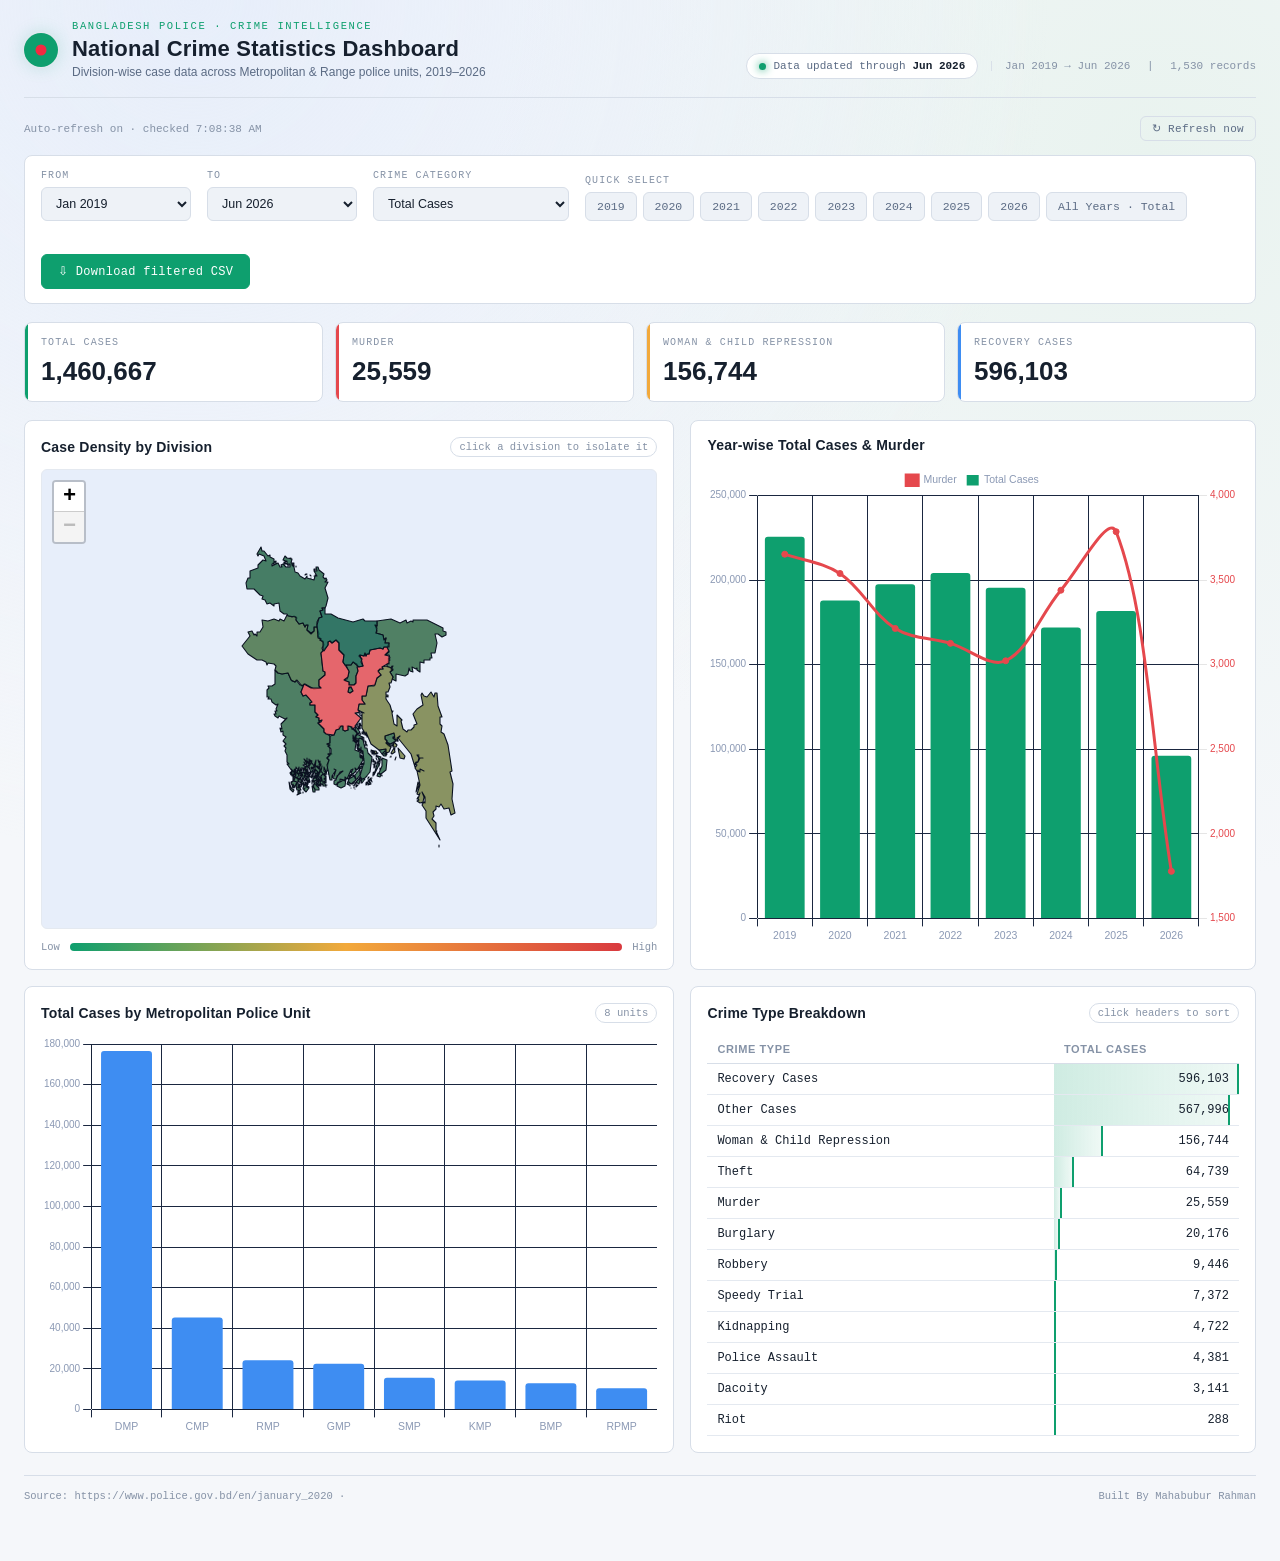
==== index.html @ c6a3cf30 "update list" ====
<!DOCTYPE html>
<html lang="en">
<head>
<meta charset="UTF-8">
<meta name="viewport" content="width=device-width, initial-scale=1.0">
<title>Bangladesh Crime Statistics — Interactive Dashboard</title>
<style>/* required styles */

.leaflet-pane,
.leaflet-tile,
.leaflet-marker-icon,
.leaflet-marker-shadow,
.leaflet-tile-container,
.leaflet-pane > svg,
.leaflet-pane > canvas,
.leaflet-zoom-box,
.leaflet-image-layer,
.leaflet-layer {
	position: absolute;
	left: 0;
	top: 0;
	}
.leaflet-container {
	overflow: hidden;
	}
.leaflet-tile,
.leaflet-marker-icon,
.leaflet-marker-shadow {
	-webkit-user-select: none;
	   -moz-user-select: none;
	        user-select: none;
	  -webkit-user-drag: none;
	}
/* Prevents IE11 from highlighting tiles in blue */
.leaflet-tile::selection {
	background: transparent;
}
/* Safari renders non-retina tile on retina better with this, but Chrome is worse */
.leaflet-safari .leaflet-tile {
	image-rendering: -webkit-optimize-contrast;
	}
/* hack that prevents hw layers "stretching" when loading new tiles */
.leaflet-safari .leaflet-tile-container {
	width: 1600px;
	height: 1600px;
	-webkit-transform-origin: 0 0;
	}
.leaflet-marker-icon,
.leaflet-marker-shadow {
	display: block;
	}
/* .leaflet-container svg: reset svg max-width decleration shipped in Joomla! (joomla.org) 3.x */
/* .leaflet-container img: map is broken in FF if you have max-width: 100% on tiles */
.leaflet-container .leaflet-overlay-pane svg {
	max-width: none !important;
	max-height: none !important;
	}
.leaflet-container .leaflet-marker-pane img,
.leaflet-container .leaflet-shadow-pane img,
.leaflet-container .leaflet-tile-pane img,
.leaflet-container img.leaflet-image-layer,
.leaflet-container .leaflet-tile {
	max-width: none !important;
	max-height: none !important;
	width: auto;
	padding: 0;
	}

.leaflet-container img.leaflet-tile {
	/* See: https://bugs.chromium.org/p/chromium/issues/detail?id=600120 */
	mix-blend-mode: plus-lighter;
}

.leaflet-container.leaflet-touch-zoom {
	-ms-touch-action: pan-x pan-y;
	touch-action: pan-x pan-y;
	}
.leaflet-container.leaflet-touch-drag {
	-ms-touch-action: pinch-zoom;
	/* Fallback for FF which doesn't support pinch-zoom */
	touch-action: none;
	touch-action: pinch-zoom;
}
.leaflet-container.leaflet-touch-drag.leaflet-touch-zoom {
	-ms-touch-action: none;
	touch-action: none;
}
.leaflet-container {
	-webkit-tap-highlight-color: transparent;
}
.leaflet-container a {
	-webkit-tap-highlight-color: rgba(51, 181, 229, 0.4);
}
.leaflet-tile {
	filter: inherit;
	visibility: hidden;
	}
.leaflet-tile-loaded {
	visibility: inherit;
	}
.leaflet-zoom-box {
	width: 0;
	height: 0;
	-moz-box-sizing: border-box;
	     box-sizing: border-box;
	z-index: 800;
	}
/* workaround for https://bugzilla.mozilla.org/show_bug.cgi?id=888319 */
.leaflet-overlay-pane svg {
	-moz-user-select: none;
	}

.leaflet-pane         { z-index: 400; }

.leaflet-tile-pane    { z-index: 200; }
.leaflet-overlay-pane { z-index: 400; }
.leaflet-shadow-pane  { z-index: 500; }
.leaflet-marker-pane  { z-index: 600; }
.leaflet-tooltip-pane   { z-index: 650; }
.leaflet-popup-pane   { z-index: 700; }

.leaflet-map-pane canvas { z-index: 100; }
.leaflet-map-pane svg    { z-index: 200; }

.leaflet-vml-shape {
	width: 1px;
	height: 1px;
	}
.lvml {
	behavior: url(#default#VML);
	display: inline-block;
	position: absolute;
	}


/* control positioning */

.leaflet-control {
	position: relative;
	z-index: 800;
	pointer-events: visiblePainted; /* IE 9-10 doesn't have auto */
	pointer-events: auto;
	}
.leaflet-top,
.leaflet-bottom {
	position: absolute;
	z-index: 1000;
	pointer-events: none;
	}
.leaflet-top {
	top: 0;
	}
.leaflet-right {
	right: 0;
	}
.leaflet-bottom {
	bottom: 0;
	}
.leaflet-left {
	left: 0;
	}
.leaflet-control {
	float: left;
	clear: both;
	}
.leaflet-right .leaflet-control {
	float: right;
	}
.leaflet-top .leaflet-control {
	margin-top: 10px;
	}
.leaflet-bottom .leaflet-control {
	margin-bottom: 10px;
	}
.leaflet-left .leaflet-control {
	margin-left: 10px;
	}
.leaflet-right .leaflet-control {
	margin-right: 10px;
	}


/* zoom and fade animations */

.leaflet-fade-anim .leaflet-popup {
	opacity: 0;
	-webkit-transition: opacity 0.2s linear;
	   -moz-transition: opacity 0.2s linear;
	        transition: opacity 0.2s linear;
	}
.leaflet-fade-anim .leaflet-map-pane .leaflet-popup {
	opacity: 1;
	}
.leaflet-zoom-animated {
	-webkit-transform-origin: 0 0;
	    -ms-transform-origin: 0 0;
	        transform-origin: 0 0;
	}
svg.leaflet-zoom-animated {
	will-change: transform;
}

.leaflet-zoom-anim .leaflet-zoom-animated {
	-webkit-transition: -webkit-transform 0.25s cubic-bezier(0,0,0.25,1);
	   -moz-transition:    -moz-transform 0.25s cubic-bezier(0,0,0.25,1);
	        transition:         transform 0.25s cubic-bezier(0,0,0.25,1);
	}
.leaflet-zoom-anim .leaflet-tile,
.leaflet-pan-anim .leaflet-tile {
	-webkit-transition: none;
	   -moz-transition: none;
	        transition: none;
	}

.leaflet-zoom-anim .leaflet-zoom-hide {
	visibility: hidden;
	}


/* cursors */

.leaflet-interactive {
	cursor: pointer;
	}
.leaflet-grab {
	cursor: -webkit-grab;
	cursor:    -moz-grab;
	cursor:         grab;
	}
.leaflet-crosshair,
.leaflet-crosshair .leaflet-interactive {
	cursor: crosshair;
	}
.leaflet-popup-pane,
.leaflet-control {
	cursor: auto;
	}
.leaflet-dragging .leaflet-grab,
.leaflet-dragging .leaflet-grab .leaflet-interactive,
.leaflet-dragging .leaflet-marker-draggable {
	cursor: move;
	cursor: -webkit-grabbing;
	cursor:    -moz-grabbing;
	cursor:         grabbing;
	}

/* marker & overlays interactivity */
.leaflet-marker-icon,
.leaflet-marker-shadow,
.leaflet-image-layer,
.leaflet-pane > svg path,
.leaflet-tile-container {
	pointer-events: none;
	}

.leaflet-marker-icon.leaflet-interactive,
.leaflet-image-layer.leaflet-interactive,
.leaflet-pane > svg path.leaflet-interactive,
svg.leaflet-image-layer.leaflet-interactive path {
	pointer-events: visiblePainted; /* IE 9-10 doesn't have auto */
	pointer-events: auto;
	}

/* visual tweaks */

.leaflet-container {
	background: #ddd;
	outline-offset: 1px;
	}
.leaflet-container a {
	color: #0078A8;
	}
.leaflet-zoom-box {
	border: 2px dotted #38f;
	background: rgba(255,255,255,0.5);
	}


/* general typography */
.leaflet-container {
	font-family: "Helvetica Neue", Arial, Helvetica, sans-serif;
	font-size: 12px;
	font-size: 0.75rem;
	line-height: 1.5;
	}


/* general toolbar styles */

.leaflet-bar {
	box-shadow: 0 1px 5px rgba(0,0,0,0.65);
	border-radius: 4px;
	}
.leaflet-bar a {
	background-color: #fff;
	border-bottom: 1px solid #ccc;
	width: 26px;
	height: 26px;
	line-height: 26px;
	display: block;
	text-align: center;
	text-decoration: none;
	color: black;
	}
.leaflet-bar a,
.leaflet-control-layers-toggle {
	background-position: 50% 50%;
	background-repeat: no-repeat;
	display: block;
	}
.leaflet-bar a:hover,
.leaflet-bar a:focus {
	background-color: #f4f4f4;
	}
.leaflet-bar a:first-child {
	border-top-left-radius: 4px;
	border-top-right-radius: 4px;
	}
.leaflet-bar a:last-child {
	border-bottom-left-radius: 4px;
	border-bottom-right-radius: 4px;
	border-bottom: none;
	}
.leaflet-bar a.leaflet-disabled {
	cursor: default;
	background-color: #f4f4f4;
	color: #bbb;
	}

.leaflet-touch .leaflet-bar a {
	width: 30px;
	height: 30px;
	line-height: 30px;
	}
.leaflet-touch .leaflet-bar a:first-child {
	border-top-left-radius: 2px;
	border-top-right-radius: 2px;
	}
.leaflet-touch .leaflet-bar a:last-child {
	border-bottom-left-radius: 2px;
	border-bottom-right-radius: 2px;
	}

/* zoom control */

.leaflet-control-zoom-in,
.leaflet-control-zoom-out {
	font: bold 18px 'Lucida Console', Monaco, monospace;
	text-indent: 1px;
	}

.leaflet-touch .leaflet-control-zoom-in, .leaflet-touch .leaflet-control-zoom-out  {
	font-size: 22px;
	}


/* layers control */

.leaflet-control-layers {
	box-shadow: 0 1px 5px rgba(0,0,0,0.4);
	background: #fff;
	border-radius: 5px;
	}
.leaflet-control-layers-toggle {
	background-image: url(images/layers.png);
	width: 36px;
	height: 36px;
	}
.leaflet-retina .leaflet-control-layers-toggle {
	background-image: url(images/layers-2x.png);
	background-size: 26px 26px;
	}
.leaflet-touch .leaflet-control-layers-toggle {
	width: 44px;
	height: 44px;
	}
.leaflet-control-layers .leaflet-control-layers-list,
.leaflet-control-layers-expanded .leaflet-control-layers-toggle {
	display: none;
	}
.leaflet-control-layers-expanded .leaflet-control-layers-list {
	display: block;
	position: relative;
	}
.leaflet-control-layers-expanded {
	padding: 6px 10px 6px 6px;
	color: #333;
	background: #fff;
	}
.leaflet-control-layers-scrollbar {
	overflow-y: scroll;
	overflow-x: hidden;
	padding-right: 5px;
	}
.leaflet-control-layers-selector {
	margin-top: 2px;
	position: relative;
	top: 1px;
	}
.leaflet-control-layers label {
	display: block;
	font-size: 13px;
	font-size: 1.08333em;
	}
.leaflet-control-layers-separator {
	height: 0;
	border-top: 1px solid #ddd;
	margin: 5px -10px 5px -6px;
	}

/* Default icon URLs */
.leaflet-default-icon-path { /* used only in path-guessing heuristic, see L.Icon.Default */
	background-image: url(images/marker-icon.png);
	}


/* attribution and scale controls */

.leaflet-container .leaflet-control-attribution {
	background: #fff;
	background: rgba(255, 255, 255, 0.8);
	margin: 0;
	}
.leaflet-control-attribution,
.leaflet-control-scale-line {
	padding: 0 5px;
	color: #333;
	line-height: 1.4;
	}
.leaflet-control-attribution a {
	text-decoration: none;
	}
.leaflet-control-attribution a:hover,
.leaflet-control-attribution a:focus {
	text-decoration: underline;
	}
.leaflet-attribution-flag {
	display: inline !important;
	vertical-align: baseline !important;
	width: 1em;
	height: 0.6669em;
	}
.leaflet-left .leaflet-control-scale {
	margin-left: 5px;
	}
.leaflet-bottom .leaflet-control-scale {
	margin-bottom: 5px;
	}
.leaflet-control-scale-line {
	border: 2px solid #777;
	border-top: none;
	line-height: 1.1;
	padding: 2px 5px 1px;
	white-space: nowrap;
	-moz-box-sizing: border-box;
	     box-sizing: border-box;
	background: rgba(255, 255, 255, 0.8);
	text-shadow: 1px 1px #fff;
	}
.leaflet-control-scale-line:not(:first-child) {
	border-top: 2px solid #777;
	border-bottom: none;
	margin-top: -2px;
	}
.leaflet-control-scale-line:not(:first-child):not(:last-child) {
	border-bottom: 2px solid #777;
	}

.leaflet-touch .leaflet-control-attribution,
.leaflet-touch .leaflet-control-layers,
.leaflet-touch .leaflet-bar {
	box-shadow: none;
	}
.leaflet-touch .leaflet-control-layers,
.leaflet-touch .leaflet-bar {
	border: 2px solid rgba(0,0,0,0.2);
	background-clip: padding-box;
	}


/* popup */

.leaflet-popup {
	position: absolute;
	text-align: center;
	margin-bottom: 20px;
	}
.leaflet-popup-content-wrapper {
	padding: 1px;
	text-align: left;
	border-radius: 12px;
	}
.leaflet-popup-content {
	margin: 13px 24px 13px 20px;
	line-height: 1.3;
	font-size: 13px;
	font-size: 1.08333em;
	min-height: 1px;
	}
.leaflet-popup-content p {
	margin: 17px 0;
	margin: 1.3em 0;
	}
.leaflet-popup-tip-container {
	width: 40px;
	height: 20px;
	position: absolute;
	left: 50%;
	margin-top: -1px;
	margin-left: -20px;
	overflow: hidden;
	pointer-events: none;
	}
.leaflet-popup-tip {
	width: 17px;
	height: 17px;
	padding: 1px;

	margin: -10px auto 0;
	pointer-events: auto;

	-webkit-transform: rotate(45deg);
	   -moz-transform: rotate(45deg);
	    -ms-transform: rotate(45deg);
	        transform: rotate(45deg);
	}
.leaflet-popup-content-wrapper,
.leaflet-popup-tip {
	background: white;
	color: #333;
	box-shadow: 0 3px 14px rgba(0,0,0,0.4);
	}
.leaflet-container a.leaflet-popup-close-button {
	position: absolute;
	top: 0;
	right: 0;
	border: none;
	text-align: center;
	width: 24px;
	height: 24px;
	font: 16px/24px Tahoma, Verdana, sans-serif;
	color: #757575;
	text-decoration: none;
	background: transparent;
	}
.leaflet-container a.leaflet-popup-close-button:hover,
.leaflet-container a.leaflet-popup-close-button:focus {
	color: #585858;
	}
.leaflet-popup-scrolled {
	overflow: auto;
	}

.leaflet-oldie .leaflet-popup-content-wrapper {
	-ms-zoom: 1;
	}
.leaflet-oldie .leaflet-popup-tip {
	width: 24px;
	margin: 0 auto;

	-ms-filter: "progid:DXImageTransform.Microsoft.Matrix(M11=0.70710678, M12=0.70710678, M21=-0.70710678, M22=0.70710678)";
	filter: progid:DXImageTransform.Microsoft.Matrix(M11=0.70710678, M12=0.70710678, M21=-0.70710678, M22=0.70710678);
	}

.leaflet-oldie .leaflet-control-zoom,
.leaflet-oldie .leaflet-control-layers,
.leaflet-oldie .leaflet-popup-content-wrapper,
.leaflet-oldie .leaflet-popup-tip {
	border: 1px solid #999;
	}


/* div icon */

.leaflet-div-icon {
	background: #fff;
	border: 1px solid #666;
	}


/* Tooltip */
/* Base styles for the element that has a tooltip */
.leaflet-tooltip {
	position: absolute;
	padding: 6px;
	background-color: #fff;
	border: 1px solid #fff;
	border-radius: 3px;
	color: #222;
	white-space: nowrap;
	-webkit-user-select: none;
	-moz-user-select: none;
	-ms-user-select: none;
	user-select: none;
	pointer-events: none;
	box-shadow: 0 1px 3px rgba(0,0,0,0.4);
	}
.leaflet-tooltip.leaflet-interactive {
	cursor: pointer;
	pointer-events: auto;
	}
.leaflet-tooltip-top:before,
.leaflet-tooltip-bottom:before,
.leaflet-tooltip-left:before,
.leaflet-tooltip-right:before {
	position: absolute;
	pointer-events: none;
	border: 6px solid transparent;
	background: transparent;
	content: "";
	}

/* Directions */

.leaflet-tooltip-bottom {
	margin-top: 6px;
}
.leaflet-tooltip-top {
	margin-top: -6px;
}
.leaflet-tooltip-bottom:before,
.leaflet-tooltip-top:before {
	left: 50%;
	margin-left: -6px;
	}
.leaflet-tooltip-top:before {
	bottom: 0;
	margin-bottom: -12px;
	border-top-color: #fff;
	}
.leaflet-tooltip-bottom:before {
	top: 0;
	margin-top: -12px;
	margin-left: -6px;
	border-bottom-color: #fff;
	}
.leaflet-tooltip-left {
	margin-left: -6px;
}
.leaflet-tooltip-right {
	margin-left: 6px;
}
.leaflet-tooltip-left:before,
.leaflet-tooltip-right:before {
	top: 50%;
	margin-top: -6px;
	}
.leaflet-tooltip-left:before {
	right: 0;
	margin-right: -12px;
	border-left-color: #fff;
	}
.leaflet-tooltip-right:before {
	left: 0;
	margin-left: -12px;
	border-right-color: #fff;
	}

/* Printing */

@media print {
	/* Prevent printers from removing background-images of controls. */
	.leaflet-control {
		-webkit-print-color-adjust: exact;
		print-color-adjust: exact;
		}
	}
</style>
<style>:root{
  --bg-base:#0A1120;
  --bg-panel:#111B2D;
  --bg-panel-2:#0D1728;
  --border:#22314B;
  --border-soft:#1A2740;
  --text-primary:#E9EEF6;
  --text-muted:#8B99B4;
  --text-dim:#5C6B87;
  --accent-green:#0E9F6E;
  --accent-green-deep:#0B5C46;
  --accent-gold:#F2A93B;
  --accent-red:#E5484D;
  --accent-red-soft:#E5484D33;
  --flag-red:#F42A41;
  --radius:8px;
  --mono: ui-monospace, "SF Mono", "Cascadia Mono", "Consolas", "Roboto Mono", monospace;
  --display: -apple-system, "Segoe UI", ui-sans-serif, "Helvetica Neue", Arial, sans-serif;
  --body: -apple-system, "Segoe UI", ui-sans-serif, "Helvetica Neue", Arial, sans-serif;

  --bg-glow-1:#0E1A30;
  --bg-glow-2:#0D1D26;
  --on-accent:#EAFBF3;
  --error-bg:#3A1414;
  --error-text:#FFD9D9;
  --error-title:#FFE3E3;
  --error-code-bg:#00000040;
  --error-pre-bg:#00000055;
  --shadow-soft:#00000066;
  --gold-deep:#5B3A12;
  --on-gold:#FFE9C2;
  --gold-soft:#3A2A0E;
  --map-bg:#0B1526;
  --table-hover:#132038;
  --heat-gradient: linear-gradient(90deg, #0B5C46, #F2A93B, #E5484D);
  --range-gradient: linear-gradient(90deg,#0B5C4655,#0E9F6E33);
}

@media (prefers-color-scheme: light){
  :root{
    --bg-base:#F5F7FA;
    --bg-panel:#FFFFFF;
    --bg-panel-2:#EEF2F7;
    --border:#D7DEE8;
    --border-soft:#E4E9F0;
    --text-primary:#16202E;
    --text-muted:#5B6B84;
    --text-dim:#8592A6;
    --accent-green:#0E9F6E;
    --accent-green-deep:#0E9F6E;
    --accent-gold:#C97F0E;
    --accent-red:#D93A3F;
    --accent-red-soft:#D93A3F26;
    --flag-red:#F42A41;

    --bg-glow-1:#E7EEFA;
    --bg-glow-2:#E9F3EF;
    --on-accent:#FFFFFF;
    --error-bg:#FDECEC;
    --error-text:#8A2222;
    --error-title:#7A1D1D;
    --error-code-bg:#00000010;
    --error-pre-bg:#0000000D;
    --shadow-soft:#00000022;
    --gold-deep:#C97F0E;
    --on-gold:#FFFFFF;
    --gold-soft:#FBEBD3;
    --map-bg:#E7EEFA;
    --table-hover:#EEF2F7;
    --heat-gradient: linear-gradient(90deg, #0E9F6E, #F2A93B, #D93A3F);
    --range-gradient: linear-gradient(90deg,#0E9F6E33,#0E9F6E11);
  }
}

*{box-sizing:border-box; margin:0; padding:0;}

html,body{
  background:var(--bg-base);
  color:var(--text-primary);
  font-family:var(--body);
  font-size:14px;
  -webkit-font-smoothing:antialiased;
}

body{
  background-image:
    radial-gradient(circle at 15% 0%, var(--bg-glow-1) 0%, transparent 45%),
    radial-gradient(circle at 90% 10%, var(--bg-glow-2) 0%, transparent 40%);
}

.wrap{
  max-width:1400px;
  margin:0 auto;
  padding:20px 24px 60px;
}

/* ---------- Header ---------- */
.hdr{
  display:flex;
  align-items:flex-end;
  justify-content:space-between;
  gap:20px;
  padding-bottom:18px;
  border-bottom:1px solid var(--border);
  margin-bottom:18px;
  flex-wrap:wrap;
}
.hdr-left{display:flex; align-items:center; gap:14px;}
.flag-chip{
  width:34px; height:34px; border-radius:50%;
  background: radial-gradient(circle at 35% 35%, var(--accent-green) 0%, var(--accent-green-deep) 70%);
  position:relative; flex:0 0 auto;
  box-shadow: 0 0 0 1px var(--border-soft), 0 0 18px #0E9F6E33;
}
.flag-chip::after{
  content:"";
  position:absolute; top:50%; left:50%;
  width:11px; height:11px; border-radius:50%;
  background:var(--flag-red);
  transform:translate(-50%,-50%);
}
.hdr-title h1{
  font-family:var(--display);
  font-weight:700;
  font-size:22px;
  letter-spacing:0.2px;
  line-height:1.15;
}
.hdr-title .eyebrow{
  font-family:var(--mono);
  font-size:10.5px;
  letter-spacing:1.6px;
  text-transform:uppercase;
  color:var(--accent-green);
  margin-bottom:4px;
  display:block;
}
.hdr-title .sub{
  font-size:12px;
  color:var(--text-muted);
  margin-top:4px;
}
.hdr-right{
  display:flex; align-items:center; gap:10px;
  font-family:var(--mono);
  font-size:11px;
  color:var(--text-dim);
}
.hdr-right .sep{color:var(--border);}
.update-chip{
  display:inline-flex; align-items:center; gap:7px;
  background:var(--bg-panel);
  border:1px solid var(--border);
  padding:6px 12px;
  border-radius:20px;
  color:var(--text-muted);
}
.update-chip b{color:var(--text-primary); font-weight:600;}

.syncbar{
  display:flex; align-items:center; justify-content:space-between;
  font-family:var(--mono);
  font-size:11px;
  color:var(--text-dim);
  margin-bottom:14px;
}
.btn.ghost.small{
  padding:5px 11px;
  font-size:11px;
}

.errorbanner{
  display:flex; flex-direction:column; gap:8px;
  background:var(--error-bg);
  border:1px solid var(--accent-red);
  color:var(--error-text);
  border-radius:var(--radius);
  padding:14px 16px;
  margin-bottom:18px;
  font-size:12.5px;
  line-height:1.6;
}
.errorbanner .eb-title{
  font-family:var(--display);
  font-weight:700;
  font-size:14px;
  color:var(--error-title);
}
.errorbanner code{
  font-family:var(--mono);
  background:var(--error-code-bg);
  padding:1px 6px;
  border-radius:4px;
  font-size:11.5px;
}
.errorbanner pre{
  font-family:var(--mono);
  background:var(--error-pre-bg);
  padding:8px 12px;
  border-radius:6px;
  margin:8px 0;
  overflow-x:auto;
  font-size:12px;
}

.toast{
  position:fixed;
  bottom:22px; left:50%;
  transform:translate(-50%, 20px);
  background:var(--bg-panel-2);
  border:1px solid var(--accent-green);
  color:var(--text-primary);
  font-family:var(--mono);
  font-size:12px;
  padding:10px 18px;
  border-radius:20px;
  opacity:0;
  pointer-events:none;
  transition:opacity .25s ease, transform .25s ease;
  box-shadow:0 8px 24px var(--shadow-soft);
  z-index:1000;
}
.toast.show{
  opacity:1;
  transform:translate(-50%, 0);
}
.live-dot{
  width:7px;height:7px;border-radius:50%;
  background:var(--accent-green);
  box-shadow:0 0 8px var(--accent-green);
  display:inline-block;
  animation:pulse 2.4s infinite;
}
@keyframes pulse{
  0%,100%{opacity:1;} 50%{opacity:.35;}
}
@media (prefers-reduced-motion: reduce){
  .live-dot{animation:none;}
}

/* ---------- Filter bar ---------- */
.filterbar{
  background:var(--bg-panel);
  border:1px solid var(--border);
  border-radius:var(--radius);
  padding:14px 16px;
  margin-bottom:18px;
  display:flex;
  flex-wrap:wrap;
  gap:16px;
  align-items:flex-end;
}
.field{
  display:flex; flex-direction:column; gap:6px;
}
.field label{
  font-family:var(--mono);
  font-size:10px;
  text-transform:uppercase;
  letter-spacing:1.1px;
  color:var(--text-dim);
}
.field select{
  background:var(--bg-panel-2);
  border:1px solid var(--border);
  color:var(--text-primary);
  font-family:var(--body);
  font-size:12.5px;
  padding:8px 10px;
  border-radius:6px;
  min-width:150px;
  outline:none;
  cursor:pointer;
}
.field select:focus-visible{outline:2px solid var(--accent-gold); outline-offset:1px;}

.yearchips{
  display:flex; flex-wrap:wrap; gap:6px;
}
.chip{
  font-family:var(--mono);
  font-size:11.5px;
  padding:7px 11px;
  border-radius:6px;
  background:var(--bg-panel-2);
  border:1px solid var(--border);
  color:var(--text-muted);
  cursor:pointer;
  transition:all .12s ease;
  user-select:none;
}
.chip:hover{border-color:var(--accent-gold); color:var(--text-primary);}
.chip:focus-visible{outline:2px solid var(--accent-gold); outline-offset:1px;}
.chip.active{
  background:var(--accent-green-deep);
  border-color:var(--accent-green);
  color:var(--on-accent);
}
.chip.total.active{
  background:var(--gold-deep);
  border-color:var(--accent-gold);
  color:var(--on-gold);
}

.spacer{flex:1 1 auto;}

.btn{
  font-family:var(--mono);
  font-size:12px;
  letter-spacing:0.3px;
  padding:9px 16px;
  border-radius:6px;
  border:1px solid var(--accent-green);
  background:var(--accent-green-deep);
  color:var(--on-accent);
  cursor:pointer;
  display:inline-flex; align-items:center; gap:8px;
  transition:filter .12s ease;
}
.btn:hover{filter:brightness(1.18);}
.btn:focus-visible{outline:2px solid var(--accent-gold); outline-offset:2px;}
.btn.ghost{
  background:transparent;
  border-color:var(--border);
  color:var(--text-muted);
}
.btn.ghost:hover{border-color:var(--text-muted); color:var(--text-primary);}

/* ---------- KPI strip ---------- */
.kpis{
  display:grid;
  grid-template-columns:repeat(4,1fr);
  gap:12px;
  margin-bottom:18px;
}
.kpi{
  background:var(--bg-panel);
  border:1px solid var(--border);
  border-radius:var(--radius);
  padding:14px 16px;
  position:relative;
  overflow:hidden;
}
.kpi::before{
  content:"";
  position:absolute; left:0; top:0; bottom:0; width:3px;
  background:var(--kpi-color, var(--accent-green));
}
.kpi .lbl{
  font-family:var(--mono);
  font-size:10px;
  text-transform:uppercase;
  letter-spacing:1.1px;
  color:var(--text-dim);
  margin-bottom:8px;
}
.kpi .val{
  font-family:var(--display);
  font-size:26px;
  font-weight:700;
  font-variant-numeric:tabular-nums;
}
.kpi .val span{font-family:var(--mono); font-size:13px; color:var(--text-muted); font-weight:400; margin-left:6px;}

/* ---------- Grid layout ---------- */
.grid{
  display:grid;
  grid-template-columns:1.15fr 1fr;
  gap:16px;
  margin-bottom:16px;
}
@media (max-width:980px){
  .grid{grid-template-columns:1fr;}
  .kpis{grid-template-columns:repeat(2,1fr);}
}

.panel{
  background:var(--bg-panel);
  border:1px solid var(--border);
  border-radius:var(--radius);
  padding:16px;
  display:flex;
  flex-direction:column;
}
.panel-hd{
  display:flex; align-items:center; justify-content:space-between;
  margin-bottom:12px;
  gap:10px;
  flex-wrap:wrap;
}
.panel-hd h2{
  font-family:var(--display);
  font-size:14px;
  font-weight:600;
  letter-spacing:0.2px;
}
.panel-hd .tag{
  font-family:var(--mono);
  font-size:10.5px;
  color:var(--text-dim);
  border:1px solid var(--border);
  padding:3px 8px;
  border-radius:20px;
}
.panel-hd .selfilter{
  display:flex; align-items:center; gap:8px;
  font-family:var(--mono);
  font-size:11px;
  color:var(--accent-gold);
  background:var(--gold-soft);
  border:1px solid var(--accent-gold);
  padding:4px 10px;
  border-radius:20px;
}
.panel-hd .selfilter button{
  background:none; border:none; color:var(--accent-gold);
  cursor:pointer; font-family:var(--mono); font-size:13px; line-height:1;
}

/* ---------- Map ---------- */
#map{
  height:460px;
  border-radius:6px;
  overflow:hidden;
  border:1px solid var(--border-soft);
  background:var(--map-bg);
}
.leaflet-container{background:var(--map-bg) !important; font-family:var(--body);}
.legend-row{
  display:flex; align-items:center; gap:10px;
  margin-top:12px;
  font-family:var(--mono);
  font-size:10.5px;
  color:var(--text-dim);
}
.legend-bar{
  flex:1;
  height:8px;
  border-radius:4px;
  background:var(--heat-gradient);
}
.division-tooltip{
  font-family:var(--body);
  background:var(--bg-panel-2) !important;
  color:var(--text-primary) !important;
  border:1px solid var(--border) !important;
  border-radius:6px !important;
  box-shadow:0 6px 20px #00000066 !important;
  padding:0 !important;
}
.division-tooltip::before{display:none !important;}
.tt-inner{padding:10px 12px; min-width:150px;}
.tt-inner .tt-name{font-family:var(--display); font-weight:700; font-size:13px; margin-bottom:4px;}
.tt-inner .tt-row{display:flex; justify-content:space-between; gap:14px; font-family:var(--mono); font-size:11px; color:var(--text-muted); padding:1px 0;}
.tt-inner .tt-row b{color:var(--text-primary); font-weight:600;}

/* ---------- Charts ---------- */
.chart-box{position:relative; flex:1; min-height:220px;}

/* ---------- Table ---------- */
.tablewrap{overflow-x:auto;}
table.datatable{
  width:100%;
  border-collapse:collapse;
  font-family:var(--mono);
  font-size:12px;
}
table.datatable th{
  text-align:left;
  font-family:var(--body);
  font-weight:600;
  font-size:11px;
  text-transform:uppercase;
  letter-spacing:0.6px;
  color:var(--text-dim);
  padding:8px 10px;
  border-bottom:1px solid var(--border);
  cursor:pointer;
  white-space:nowrap;
}
table.datatable th:hover{color:var(--text-primary);}
table.datatable td{
  padding:8px 10px;
  border-bottom:1px solid var(--border-soft);
  color:var(--text-primary);
}
table.datatable td.num{text-align:right; font-variant-numeric:tabular-nums;}
table.datatable tr:hover td{background:var(--table-hover);}
table.datatable .bar-cell{position:relative;}
table.datatable .bar-fill{
  position:absolute; left:0; top:0; bottom:0;
  background:var(--range-gradient);
  border-right:2px solid var(--accent-green);
  z-index:0;
}
table.datatable td.num span{position:relative; z-index:1;}

.footer-note{
  margin-top:22px;
  padding-top:14px;
  border-top:1px solid var(--border);
  font-family:var(--mono);
  font-size:10.5px;
  color:var(--text-dim);
  display:flex; justify-content:space-between; flex-wrap:wrap; gap:8px;
}
</style>
</head>
<body>
<div class="wrap">

  <div class="hdr">
    <div class="hdr-left">
      <div class="flag-chip" aria-hidden="true"></div>
      <div class="hdr-title">
        <span class="eyebrow">Bangladesh Police &middot; Crime Intelligence</span>
        <h1>National Crime Statistics Dashboard</h1>
        <div class="sub">Division-wise case data across Metropolitan &amp; Range police units, 2019&ndash;2026</div>
      </div>
    </div>
    <div class="hdr-right">
      <span class="update-chip"><span class="live-dot"></span> Data updated through <b id="lastUpdated">—</b></span>
      <span class="sep">|</span>
      <span id="rangeTag">—</span> &nbsp;|&nbsp; <span id="rowCountTag">—</span>
    </div>
  </div>

  <div class="syncbar">
    <span id="syncStatus">Loading crime_data.csv…</span>
    <button class="btn ghost small" id="refreshBtn">&#8635; Refresh now</button>
  </div>

  <div class="errorbanner" id="errorBanner" style="display:none;">
    <div class="eb-title">Can&rsquo;t read <code>crime_data.csv</code></div>
    <div class="eb-body">
      This dashboard loads data live from <code>crime_data.csv</code> in the same folder, so it needs to be served
      over HTTP — opening the HTML file directly (<code>file://…</code>) blocks that for security reasons in most browsers.
      From a terminal, in the folder containing both files, run:
      <pre>python3 -m http.server 8000</pre>
      then open <code>http://localhost:8000/bangladesh_crime_dashboard.html</code>. The page will keep checking
      <code>crime_data.csv</code> every few seconds and refresh automatically whenever you save changes to it.
    </div>
  </div>

  <div class="filterbar">
    <div class="field">
      <label for="fromSel">From</label>
      <select id="fromSel"></select>
    </div>
    <div class="field">
      <label for="toSel">To</label>
      <select id="toSel"></select>
    </div>
    <div class="field">
      <label for="catSel">Crime Category</label>
      <select id="catSel"></select>
    </div>
    <div class="field">
      <label>Quick Select</label>
      <div class="yearchips" id="yearChips"></div>
    </div>
    <div class="spacer"></div>
    <div class="field">
      <label>&nbsp;</label>
      <button class="btn" id="downloadBtn">&#8681; Download filtered CSV</button>
    </div>
  </div>

  <div class="kpis">
    <div class="kpi" style="--kpi-color:#0E9F6E"><div class="lbl">Total Cases</div><div class="val" id="kpiTotal">0</div></div>
    <div class="kpi" style="--kpi-color:#E5484D"><div class="lbl">Murder</div><div class="val" id="kpiMurder">0</div></div>
    <div class="kpi" style="--kpi-color:#F2A93B"><div class="lbl">Woman &amp; Child Repression</div><div class="val" id="kpiWomen">0</div></div>
    <div class="kpi" style="--kpi-color:#3E8DF2"><div class="lbl">Recovery Cases</div><div class="val" id="kpiRecovery">0</div></div>
  </div>

  <div class="grid">
    <div class="panel">
      <div class="panel-hd">
        <h2>Case Density by Division</h2>
        <span class="selfilter" id="divFilterTag" style="display:none;">
          <span id="divFilterName"></span>
          <button id="clearDivBtn" title="Clear division filter">&times;</button>
        </span>
        <span class="tag">click a division to isolate it</span>
      </div>
      <div id="map"></div>
      <div class="legend-row">
        <span>Low</span>
        <div class="legend-bar"></div>
        <span>High</span>
      </div>
    </div>

    <div class="panel">
      <div class="panel-hd">
        <h2 id="monthChartTitle">Trend</h2>
      </div>
      <div class="chart-box" style="margin-bottom:8px;"><canvas id="monthChart"></canvas></div>
    </div>
  </div>

  <div class="grid">
    <div class="panel">
      <div class="panel-hd">
        <h2>Total Cases by Metropolitan Police Unit</h2>
        <span class="tag" id="unitChartTag">—</span>
      </div>
      <div class="chart-box"><canvas id="unitChart"></canvas></div>
    </div>

    <div class="panel">
      <div class="panel-hd">
        <h2>Crime Type Breakdown</h2>
        <span class="tag">click headers to sort</span>
      </div>
      <div class="tablewrap">
        <table class="datatable" id="dataTable">
          <thead>
            <tr>
              <th data-sort="label">Crime Type</th>
              <th data-sort="value" class="num">Total Cases</th>
            </tr>
          </thead>
          <tbody id="tableBody"></tbody>
        </table>
      </div>
    </div>
  </div>

  <div class="footer-note">
    <span>Source: https://www.police.gov.bd/en/january_2020 &middot;</span>
    <span>Built By Mahabubur Rahman</span>
  </div>

</div>

<div class="toast" id="toast"></div>

<script>/* @preserve
 * Leaflet 1.9.4, a JS library for interactive maps. https://leafletjs.com
 * (c) 2010-2023 Vladimir Agafonkin, (c) 2010-2011 CloudMade
 */
!function(t,e){"object"==typeof exports&&"undefined"!=typeof module?e(exports):"function"==typeof define&&define.amd?define(["exports"],e):e((t="undefined"!=typeof globalThis?globalThis:t||self).leaflet={})}(this,function(t){"use strict";function l(t){for(var e,i,n=1,o=arguments.length;n<o;n++)for(e in i=arguments[n])t[e]=i[e];return t}var R=Object.create||function(t){return N.prototype=t,new N};function N(){}function a(t,e){var i,n=Array.prototype.slice;return t.bind?t.bind.apply(t,n.call(arguments,1)):(i=n.call(arguments,2),function(){return t.apply(e,i.length?i.concat(n.call(arguments)):arguments)})}var D=0;function h(t){return"_leaflet_id"in t||(t._leaflet_id=++D),t._leaflet_id}function j(t,e,i){var n,o,s=function(){n=!1,o&&(r.apply(i,o),o=!1)},r=function(){n?o=arguments:(t.apply(i,arguments),setTimeout(s,e),n=!0)};return r}function H(t,e,i){var n=e[1],e=e[0],o=n-e;return t===n&&i?t:((t-e)%o+o)%o+e}function u(){return!1}function i(t,e){return!1===e?t:(e=Math.pow(10,void 0===e?6:e),Math.round(t*e)/e)}function W(t){return t.trim?t.trim():t.replace(/^\s+|\s+$/g,"")}function F(t){return W(t).split(/\s+/)}function c(t,e){for(var i in Object.prototype.hasOwnProperty.call(t,"options")||(t.options=t.options?R(t.options):{}),e)t.options[i]=e[i];return t.options}function U(t,e,i){var n,o=[];for(n in t)o.push(encodeURIComponent(i?n.toUpperCase():n)+"="+encodeURIComponent(t[n]));return(e&&-1!==e.indexOf("?")?"&":"?")+o.join("&")}var V=/\{ *([\w_ -]+) *\}/g;function q(t,i){return t.replace(V,function(t,e){e=i[e];if(void 0===e)throw new Error("No value provided for variable "+t);return e="function"==typeof e?e(i):e})}var d=Array.isArray||function(t){return"[object Array]"===Object.prototype.toString.call(t)};function G(t,e){for(var i=0;i<t.length;i++)if(t[i]===e)return i;return-1}var K="[data-uri]";function Y(t){return window["webkit"+t]||window["moz"+t]||window["ms"+t]}var X=0;function J(t){var e=+new Date,i=Math.max(0,16-(e-X));return X=e+i,window.setTimeout(t,i)}var $=window.requestAnimationFrame||Y("RequestAnimationFrame")||J,Q=window.cancelAnimationFrame||Y("CancelAnimationFrame")||Y("CancelRequestAnimationFrame")||function(t){window.clearTimeout(t)};function x(t,e,i){if(!i||$!==J)return $.call(window,a(t,e));t.call(e)}function r(t){t&&Q.call(window,t)}var tt={__proto__:null,extend:l,create:R,bind:a,get lastId(){return D},stamp:h,throttle:j,wrapNum:H,falseFn:u,formatNum:i,trim:W,splitWords:F,setOptions:c,getParamString:U,template:q,isArray:d,indexOf:G,emptyImageUrl:K,requestFn:$,cancelFn:Q,requestAnimFrame:x,cancelAnimFrame:r};function et(){}et.extend=function(t){function e(){c(this),this.initialize&&this.initialize.apply(this,arguments),this.callInitHooks()}var i,n=e.__super__=this.prototype,o=R(n);for(i in(o.constructor=e).prototype=o,this)Object.prototype.hasOwnProperty.call(this,i)&&"prototype"!==i&&"__super__"!==i&&(e[i]=this[i]);if(t.statics&&l(e,t.statics),t.includes){var s=t.includes;if("undefined"!=typeof L&&L&&L.Mixin){s=d(s)?s:[s];for(var r=0;r<s.length;r++)s[r]===L.Mixin.Events&&console.warn("Deprecated include of L.Mixin.Events: this property will be removed in future releases, please inherit from L.Evented instead.",(new Error).stack)}l.apply(null,[o].concat(t.includes))}return l(o,t),delete o.statics,delete o.includes,o.options&&(o.options=n.options?R(n.options):{},l(o.options,t.options)),o._initHooks=[],o.callInitHooks=function(){if(!this._initHooksCalled){n.callInitHooks&&n.callInitHooks.call(this),this._initHooksCalled=!0;for(var t=0,e=o._initHooks.length;t<e;t++)o._initHooks[t].call(this)}},e},et.include=function(t){var e=this.prototype.options;return l(this.prototype,t),t.options&&(this.prototype.options=e,this.mergeOptions(t.options)),this},et.mergeOptions=function(t){return l(this.prototype.options,t),this},et.addInitHook=function(t){var e=Array.prototype.slice.call(arguments,1),i="function"==typeof t?t:function(){this[t].apply(this,e)};return this.prototype._initHooks=this.prototype._initHooks||[],this.prototype._initHooks.push(i),this};var e={on:function(t,e,i){if("object"==typeof t)for(var n in t)this._on(n,t[n],e);else for(var o=0,s=(t=F(t)).length;o<s;o++)this._on(t[o],e,i);return this},off:function(t,e,i){if(arguments.length)if("object"==typeof t)for(var n in t)this._off(n,t[n],e);else{t=F(t);for(var o=1===arguments.length,s=0,r=t.length;s<r;s++)o?this._off(t[s]):this._off(t[s],e,i)}else delete this._events;return this},_on:function(t,e,i,n){"function"!=typeof e?console.warn("wrong listener type: "+typeof e):!1===this._listens(t,e,i)&&(e={fn:e,ctx:i=i===this?void 0:i},n&&(e.once=!0),this._events=this._events||{},this._events[t]=this._events[t]||[],this._events[t].push(e))},_off:function(t,e,i){var n,o,s;if(this._events&&(n=this._events[t]))if(1===arguments.length){if(this._firingCount)for(o=0,s=n.length;o<s;o++)n[o].fn=u;delete this._events[t]}else"function"!=typeof e?console.warn("wrong listener type: "+typeof e):!1!==(e=this._listens(t,e,i))&&(i=n[e],this._firingCount&&(i.fn=u,this._events[t]=n=n.slice()),n.splice(e,1))},fire:function(t,e,i){if(this.listens(t,i)){var n=l({},e,{type:t,target:this,sourceTarget:e&&e.sourceTarget||this});if(this._events){var o=this._events[t];if(o){this._firingCount=this._firingCount+1||1;for(var s=0,r=o.length;s<r;s++){var a=o[s],h=a.fn;a.once&&this.off(t,h,a.ctx),h.call(a.ctx||this,n)}this._firingCount--}}i&&this._propagateEvent(n)}return this},listens:function(t,e,i,n){"string"!=typeof t&&console.warn('"string" type argument expected');var o=e,s=("function"!=typeof e&&(n=!!e,i=o=void 0),this._events&&this._events[t]);if(s&&s.length&&!1!==this._listens(t,o,i))return!0;if(n)for(var r in this._eventParents)if(this._eventParents[r].listens(t,e,i,n))return!0;return!1},_listens:function(t,e,i){if(this._events){var n=this._events[t]||[];if(!e)return!!n.length;i===this&&(i=void 0);for(var o=0,s=n.length;o<s;o++)if(n[o].fn===e&&n[o].ctx===i)return o}return!1},once:function(t,e,i){if("object"==typeof t)for(var n in t)this._on(n,t[n],e,!0);else for(var o=0,s=(t=F(t)).length;o<s;o++)this._on(t[o],e,i,!0);return this},addEventParent:function(t){return this._eventParents=this._eventParents||{},this._eventParents[h(t)]=t,this},removeEventParent:function(t){return this._eventParents&&delete this._eventParents[h(t)],this},_propagateEvent:function(t){for(var e in this._eventParents)this._eventParents[e].fire(t.type,l({layer:t.target,propagatedFrom:t.target},t),!0)}},it=(e.addEventListener=e.on,e.removeEventListener=e.clearAllEventListeners=e.off,e.addOneTimeEventListener=e.once,e.fireEvent=e.fire,e.hasEventListeners=e.listens,et.extend(e));function p(t,e,i){this.x=i?Math.round(t):t,this.y=i?Math.round(e):e}var nt=Math.trunc||function(t){return 0<t?Math.floor(t):Math.ceil(t)};function m(t,e,i){return t instanceof p?t:d(t)?new p(t[0],t[1]):null==t?t:"object"==typeof t&&"x"in t&&"y"in t?new p(t.x,t.y):new p(t,e,i)}function f(t,e){if(t)for(var i=e?[t,e]:t,n=0,o=i.length;n<o;n++)this.extend(i[n])}function _(t,e){return!t||t instanceof f?t:new f(t,e)}function s(t,e){if(t)for(var i=e?[t,e]:t,n=0,o=i.length;n<o;n++)this.extend(i[n])}function g(t,e){return t instanceof s?t:new s(t,e)}function v(t,e,i){if(isNaN(t)||isNaN(e))throw new Error("Invalid LatLng object: ("+t+", "+e+")");this.lat=+t,this.lng=+e,void 0!==i&&(this.alt=+i)}function w(t,e,i){return t instanceof v?t:d(t)&&"object"!=typeof t[0]?3===t.length?new v(t[0],t[1],t[2]):2===t.length?new v(t[0],t[1]):null:null==t?t:"object"==typeof t&&"lat"in t?new v(t.lat,"lng"in t?t.lng:t.lon,t.alt):void 0===e?null:new v(t,e,i)}p.prototype={clone:function(){return new p(this.x,this.y)},add:function(t){return this.clone()._add(m(t))},_add:function(t){return this.x+=t.x,this.y+=t.y,this},subtract:function(t){return this.clone()._subtract(m(t))},_subtract:function(t){return this.x-=t.x,this.y-=t.y,this},divideBy:function(t){return this.clone()._divideBy(t)},_divideBy:function(t){return this.x/=t,this.y/=t,this},multiplyBy:function(t){return this.clone()._multiplyBy(t)},_multiplyBy:function(t){return this.x*=t,this.y*=t,this},scaleBy:function(t){return new p(this.x*t.x,this.y*t.y)},unscaleBy:function(t){return new p(this.x/t.x,this.y/t.y)},round:function(){return this.clone()._round()},_round:function(){return this.x=Math.round(this.x),this.y=Math.round(this.y),this},floor:function(){return this.clone()._floor()},_floor:function(){return this.x=Math.floor(this.x),this.y=Math.floor(this.y),this},ceil:function(){return this.clone()._ceil()},_ceil:function(){return this.x=Math.ceil(this.x),this.y=Math.ceil(this.y),this},trunc:function(){return this.clone()._trunc()},_trunc:function(){return this.x=nt(this.x),this.y=nt(this.y),this},distanceTo:function(t){var e=(t=m(t)).x-this.x,t=t.y-this.y;return Math.sqrt(e*e+t*t)},equals:function(t){return(t=m(t)).x===this.x&&t.y===this.y},contains:function(t){return t=m(t),Math.abs(t.x)<=Math.abs(this.x)&&Math.abs(t.y)<=Math.abs(this.y)},toString:function(){return"Point("+i(this.x)+", "+i(this.y)+")"}},f.prototype={extend:function(t){var e,i;if(t){if(t instanceof p||"number"==typeof t[0]||"x"in t)e=i=m(t);else if(e=(t=_(t)).min,i=t.max,!e||!i)return this;this.min||this.max?(this.min.x=Math.min(e.x,this.min.x),this.max.x=Math.max(i.x,this.max.x),this.min.y=Math.min(e.y,this.min.y),this.max.y=Math.max(i.y,this.max.y)):(this.min=e.clone(),this.max=i.clone())}return this},getCenter:function(t){return m((this.min.x+this.max.x)/2,(this.min.y+this.max.y)/2,t)},getBottomLeft:function(){return m(this.min.x,this.max.y)},getTopRight:function(){return m(this.max.x,this.min.y)},getTopLeft:function(){return this.min},getBottomRight:function(){return this.max},getSize:function(){return this.max.subtract(this.min)},contains:function(t){var e,i;return(t=("number"==typeof t[0]||t instanceof p?m:_)(t))instanceof f?(e=t.min,i=t.max):e=i=t,e.x>=this.min.x&&i.x<=this.max.x&&e.y>=this.min.y&&i.y<=this.max.y},intersects:function(t){t=_(t);var e=this.min,i=this.max,n=t.min,t=t.max,o=t.x>=e.x&&n.x<=i.x,t=t.y>=e.y&&n.y<=i.y;return o&&t},overlaps:function(t){t=_(t);var e=this.min,i=this.max,n=t.min,t=t.max,o=t.x>e.x&&n.x<i.x,t=t.y>e.y&&n.y<i.y;return o&&t},isValid:function(){return!(!this.min||!this.max)},pad:function(t){var e=this.min,i=this.max,n=Math.abs(e.x-i.x)*t,t=Math.abs(e.y-i.y)*t;return _(m(e.x-n,e.y-t),m(i.x+n,i.y+t))},equals:function(t){return!!t&&(t=_(t),this.min.equals(t.getTopLeft())&&this.max.equals(t.getBottomRight()))}},s.prototype={extend:function(t){var e,i,n=this._southWest,o=this._northEast;if(t instanceof v)i=e=t;else{if(!(t instanceof s))return t?this.extend(w(t)||g(t)):this;if(e=t._southWest,i=t._northEast,!e||!i)return this}return n||o?(n.lat=Math.min(e.lat,n.lat),n.lng=Math.min(e.lng,n.lng),o.lat=Math.max(i.lat,o.lat),o.lng=Math.max(i.lng,o.lng)):(this._southWest=new v(e.lat,e.lng),this._northEast=new v(i.lat,i.lng)),this},pad:function(t){var e=this._southWest,i=this._northEast,n=Math.abs(e.lat-i.lat)*t,t=Math.abs(e.lng-i.lng)*t;return new s(new v(e.lat-n,e.lng-t),new v(i.lat+n,i.lng+t))},getCenter:function(){return new v((this._southWest.lat+this._northEast.lat)/2,(this._southWest.lng+this._northEast.lng)/2)},getSouthWest:function(){return this._southWest},getNorthEast:function(){return this._northEast},getNorthWest:function(){return new v(this.getNorth(),this.getWest())},getSouthEast:function(){return new v(this.getSouth(),this.getEast())},getWest:function(){return this._southWest.lng},getSouth:function(){return this._southWest.lat},getEast:function(){return this._northEast.lng},getNorth:function(){return this._northEast.lat},contains:function(t){t=("number"==typeof t[0]||t instanceof v||"lat"in t?w:g)(t);var e,i,n=this._southWest,o=this._northEast;return t instanceof s?(e=t.getSouthWest(),i=t.getNorthEast()):e=i=t,e.lat>=n.lat&&i.lat<=o.lat&&e.lng>=n.lng&&i.lng<=o.lng},intersects:function(t){t=g(t);var e=this._southWest,i=this._northEast,n=t.getSouthWest(),t=t.getNorthEast(),o=t.lat>=e.lat&&n.lat<=i.lat,t=t.lng>=e.lng&&n.lng<=i.lng;return o&&t},overlaps:function(t){t=g(t);var e=this._southWest,i=this._northEast,n=t.getSouthWest(),t=t.getNorthEast(),o=t.lat>e.lat&&n.lat<i.lat,t=t.lng>e.lng&&n.lng<i.lng;return o&&t},toBBoxString:function(){return[this.getWest(),this.getSouth(),this.getEast(),this.getNorth()].join(",")},equals:function(t,e){return!!t&&(t=g(t),this._southWest.equals(t.getSouthWest(),e)&&this._northEast.equals(t.getNorthEast(),e))},isValid:function(){return!(!this._southWest||!this._northEast)}};var ot={latLngToPoint:function(t,e){t=this.projection.project(t),e=this.scale(e);return this.transformation._transform(t,e)},pointToLatLng:function(t,e){e=this.scale(e),t=this.transformation.untransform(t,e);return this.projection.unproject(t)},project:function(t){return this.projection.project(t)},unproject:function(t){return this.projection.unproject(t)},scale:function(t){return 256*Math.pow(2,t)},zoom:function(t){return Math.log(t/256)/Math.LN2},getProjectedBounds:function(t){var e;return this.infinite?null:(e=this.projection.bounds,t=this.scale(t),new f(this.transformation.transform(e.min,t),this.transformation.transform(e.max,t)))},infinite:!(v.prototype={equals:function(t,e){return!!t&&(t=w(t),Math.max(Math.abs(this.lat-t.lat),Math.abs(this.lng-t.lng))<=(void 0===e?1e-9:e))},toString:function(t){return"LatLng("+i(this.lat,t)+", "+i(this.lng,t)+")"},distanceTo:function(t){return st.distance(this,w(t))},wrap:function(){return st.wrapLatLng(this)},toBounds:function(t){var t=180*t/40075017,e=t/Math.cos(Math.PI/180*this.lat);return g([this.lat-t,this.lng-e],[this.lat+t,this.lng+e])},clone:function(){return new v(this.lat,this.lng,this.alt)}}),wrapLatLng:function(t){var e=this.wrapLng?H(t.lng,this.wrapLng,!0):t.lng;return new v(this.wrapLat?H(t.lat,this.wrapLat,!0):t.lat,e,t.alt)},wrapLatLngBounds:function(t){var e=t.getCenter(),i=this.wrapLatLng(e),n=e.lat-i.lat,e=e.lng-i.lng;return 0==n&&0==e?t:(i=t.getSouthWest(),t=t.getNorthEast(),new s(new v(i.lat-n,i.lng-e),new v(t.lat-n,t.lng-e)))}},st=l({},ot,{wrapLng:[-180,180],R:6371e3,distance:function(t,e){var i=Math.PI/180,n=t.lat*i,o=e.lat*i,s=Math.sin((e.lat-t.lat)*i/2),e=Math.sin((e.lng-t.lng)*i/2),t=s*s+Math.cos(n)*Math.cos(o)*e*e,i=2*Math.atan2(Math.sqrt(t),Math.sqrt(1-t));return this.R*i}}),rt=6378137,rt={R:rt,MAX_LATITUDE:85.0511287798,project:function(t){var e=Math.PI/180,i=this.MAX_LATITUDE,i=Math.max(Math.min(i,t.lat),-i),i=Math.sin(i*e);return new p(this.R*t.lng*e,this.R*Math.log((1+i)/(1-i))/2)},unproject:function(t){var e=180/Math.PI;return new v((2*Math.atan(Math.exp(t.y/this.R))-Math.PI/2)*e,t.x*e/this.R)},bounds:new f([-(rt=rt*Math.PI),-rt],[rt,rt])};function at(t,e,i,n){d(t)?(this._a=t[0],this._b=t[1],this._c=t[2],this._d=t[3]):(this._a=t,this._b=e,this._c=i,this._d=n)}function ht(t,e,i,n){return new at(t,e,i,n)}at.prototype={transform:function(t,e){return this._transform(t.clone(),e)},_transform:function(t,e){return t.x=(e=e||1)*(this._a*t.x+this._b),t.y=e*(this._c*t.y+this._d),t},untransform:function(t,e){return new p((t.x/(e=e||1)-this._b)/this._a,(t.y/e-this._d)/this._c)}};var lt=l({},st,{code:"EPSG:3857",projection:rt,transformation:ht(lt=.5/(Math.PI*rt.R),.5,-lt,.5)}),ut=l({},lt,{code:"EPSG:900913"});function ct(t){return document.createElementNS("http://www.w3.org/2000/svg",t)}function dt(t,e){for(var i,n,o,s,r="",a=0,h=t.length;a<h;a++){for(i=0,n=(o=t[a]).length;i<n;i++)r+=(i?"L":"M")+(s=o[i]).x+" "+s.y;r+=e?b.svg?"z":"x":""}return r||"M0 0"}var _t=document.documentElement.style,pt="ActiveXObject"in window,mt=pt&&!document.addEventListener,n="msLaunchUri"in navigator&&!("documentMode"in document),ft=y("webkit"),gt=y("android"),vt=y("android 2")||y("android 3"),yt=parseInt(/WebKit\/([0-9]+)|$/.exec(navigator.userAgent)[1],10),yt=gt&&y("Google")&&yt<537&&!("AudioNode"in window),xt=!!window.opera,wt=!n&&y("chrome"),bt=y("gecko")&&!ft&&!xt&&!pt,Pt=!wt&&y("safari"),Lt=y("phantom"),o="OTransition"in _t,Tt=0===navigator.platform.indexOf("Win"),Mt=pt&&"transition"in _t,zt="WebKitCSSMatrix"in window&&"m11"in new window.WebKitCSSMatrix&&!vt,_t="MozPerspective"in _t,Ct=!window.L_DISABLE_3D&&(Mt||zt||_t)&&!o&&!Lt,Zt="undefined"!=typeof orientation||y("mobile"),St=Zt&&ft,Et=Zt&&zt,kt=!window.PointerEvent&&window.MSPointerEvent,Ot=!(!window.PointerEvent&&!kt),At="ontouchstart"in window||!!window.TouchEvent,Bt=!window.L_NO_TOUCH&&(At||Ot),It=Zt&&xt,Rt=Zt&&bt,Nt=1<(window.devicePixelRatio||window.screen.deviceXDPI/window.screen.logicalXDPI),Dt=function(){var t=!1;try{var e=Object.defineProperty({},"passive",{get:function(){t=!0}});window.addEventListener("testPassiveEventSupport",u,e),window.removeEventListener("testPassiveEventSupport",u,e)}catch(t){}return t}(),jt=!!document.createElement("canvas").getContext,Ht=!(!document.createElementNS||!ct("svg").createSVGRect),Wt=!!Ht&&((Wt=document.createElement("div")).innerHTML="<svg/>","http://www.w3.org/2000/svg"===(Wt.firstChild&&Wt.firstChild.namespaceURI));function y(t){return 0<=navigator.userAgent.toLowerCase().indexOf(t)}var b={ie:pt,ielt9:mt,edge:n,webkit:ft,android:gt,android23:vt,androidStock:yt,opera:xt,chrome:wt,gecko:bt,safari:Pt,phantom:Lt,opera12:o,win:Tt,ie3d:Mt,webkit3d:zt,gecko3d:_t,any3d:Ct,mobile:Zt,mobileWebkit:St,mobileWebkit3d:Et,msPointer:kt,pointer:Ot,touch:Bt,touchNative:At,mobileOpera:It,mobileGecko:Rt,retina:Nt,passiveEvents:Dt,canvas:jt,svg:Ht,vml:!Ht&&function(){try{var t=document.createElement("div"),e=(t.innerHTML='<v:shape adj="1"/>',t.firstChild);return e.style.behavior="url(#default#VML)",e&&"object"==typeof e.adj}catch(t){return!1}}(),inlineSvg:Wt,mac:0===navigator.platform.indexOf("Mac"),linux:0===navigator.platform.indexOf("Linux")},Ft=b.msPointer?"MSPointerDown":"pointerdown",Ut=b.msPointer?"MSPointerMove":"pointermove",Vt=b.msPointer?"MSPointerUp":"pointerup",qt=b.msPointer?"MSPointerCancel":"pointercancel",Gt={touchstart:Ft,touchmove:Ut,touchend:Vt,touchcancel:qt},Kt={touchstart:function(t,e){e.MSPOINTER_TYPE_TOUCH&&e.pointerType===e.MSPOINTER_TYPE_TOUCH&&O(e);ee(t,e)},touchmove:ee,touchend:ee,touchcancel:ee},Yt={},Xt=!1;function Jt(t,e,i){return"touchstart"!==e||Xt||(document.addEventListener(Ft,$t,!0),document.addEventListener(Ut,Qt,!0),document.addEventListener(Vt,te,!0),document.addEventListener(qt,te,!0),Xt=!0),Kt[e]?(i=Kt[e].bind(this,i),t.addEventListener(Gt[e],i,!1),i):(console.warn("wrong event specified:",e),u)}function $t(t){Yt[t.pointerId]=t}function Qt(t){Yt[t.pointerId]&&(Yt[t.pointerId]=t)}function te(t){delete Yt[t.pointerId]}function ee(t,e){if(e.pointerType!==(e.MSPOINTER_TYPE_MOUSE||"mouse")){for(var i in e.touches=[],Yt)e.touches.push(Yt[i]);e.changedTouches=[e],t(e)}}var ie=200;function ne(t,i){t.addEventListener("dblclick",i);var n,o=0;function e(t){var e;1!==t.detail?n=t.detail:"mouse"===t.pointerType||t.sourceCapabilities&&!t.sourceCapabilities.firesTouchEvents||((e=Ne(t)).some(function(t){return t instanceof HTMLLabelElement&&t.attributes.for})&&!e.some(function(t){return t instanceof HTMLInputElement||t instanceof HTMLSelectElement})||((e=Date.now())-o<=ie?2===++n&&i(function(t){var e,i,n={};for(i in t)e=t[i],n[i]=e&&e.bind?e.bind(t):e;return(t=n).type="dblclick",n.detail=2,n.isTrusted=!1,n._simulated=!0,n}(t)):n=1,o=e))}return t.addEventListener("click",e),{dblclick:i,simDblclick:e}}var oe,se,re,ae,he,le,ue=we(["transform","webkitTransform","OTransform","MozTransform","msTransform"]),ce=we(["webkitTransition","transition","OTransition","MozTransition","msTransition"]),de="webkitTransition"===ce||"OTransition"===ce?ce+"End":"transitionend";function _e(t){return"string"==typeof t?document.getElementById(t):t}function pe(t,e){var i=t.style[e]||t.currentStyle&&t.currentStyle[e];return"auto"===(i=i&&"auto"!==i||!document.defaultView?i:(t=document.defaultView.getComputedStyle(t,null))?t[e]:null)?null:i}function P(t,e,i){t=document.createElement(t);return t.className=e||"",i&&i.appendChild(t),t}function T(t){var e=t.parentNode;e&&e.removeChild(t)}function me(t){for(;t.firstChild;)t.removeChild(t.firstChild)}function fe(t){var e=t.parentNode;e&&e.lastChild!==t&&e.appendChild(t)}function ge(t){var e=t.parentNode;e&&e.firstChild!==t&&e.insertBefore(t,e.firstChild)}function ve(t,e){return void 0!==t.classList?t.classList.contains(e):0<(t=xe(t)).length&&new RegExp("(^|\\s)"+e+"(\\s|$)").test(t)}function M(t,e){var i;if(void 0!==t.classList)for(var n=F(e),o=0,s=n.length;o<s;o++)t.classList.add(n[o]);else ve(t,e)||ye(t,((i=xe(t))?i+" ":"")+e)}function z(t,e){void 0!==t.classList?t.classList.remove(e):ye(t,W((" "+xe(t)+" ").replace(" "+e+" "," ")))}function ye(t,e){void 0===t.className.baseVal?t.className=e:t.className.baseVal=e}function xe(t){return void 0===(t=t.correspondingElement?t.correspondingElement:t).className.baseVal?t.className:t.className.baseVal}function C(t,e){if("opacity"in t.style)t.style.opacity=e;else if("filter"in t.style){var i=!1,n="DXImageTransform.Microsoft.Alpha";try{i=t.filters.item(n)}catch(t){if(1===e)return}e=Math.round(100*e),i?(i.Enabled=100!==e,i.Opacity=e):t.style.filter+=" progid:"+n+"(opacity="+e+")"}}function we(t){for(var e=document.documentElement.style,i=0;i<t.length;i++)if(t[i]in e)return t[i];return!1}function be(t,e,i){e=e||new p(0,0);t.style[ue]=(b.ie3d?"translate("+e.x+"px,"+e.y+"px)":"translate3d("+e.x+"px,"+e.y+"px,0)")+(i?" scale("+i+")":"")}function Z(t,e){t._leaflet_pos=e,b.any3d?be(t,e):(t.style.left=e.x+"px",t.style.top=e.y+"px")}function Pe(t){return t._leaflet_pos||new p(0,0)}function Le(){S(window,"dragstart",O)}function Te(){k(window,"dragstart",O)}function Me(t){for(;-1===t.tabIndex;)t=t.parentNode;t.style&&(ze(),le=(he=t).style.outlineStyle,t.style.outlineStyle="none",S(window,"keydown",ze))}function ze(){he&&(he.style.outlineStyle=le,le=he=void 0,k(window,"keydown",ze))}function Ce(t){for(;!((t=t.parentNode).offsetWidth&&t.offsetHeight||t===document.body););return t}function Ze(t){var e=t.getBoundingClientRect();return{x:e.width/t.offsetWidth||1,y:e.height/t.offsetHeight||1,boundingClientRect:e}}ae="onselectstart"in document?(re=function(){S(window,"selectstart",O)},function(){k(window,"selectstart",O)}):(se=we(["userSelect","WebkitUserSelect","OUserSelect","MozUserSelect","msUserSelect"]),re=function(){var t;se&&(t=document.documentElement.style,oe=t[se],t[se]="none")},function(){se&&(document.documentElement.style[se]=oe,oe=void 0)});pt={__proto__:null,TRANSFORM:ue,TRANSITION:ce,TRANSITION_END:de,get:_e,getStyle:pe,create:P,remove:T,empty:me,toFront:fe,toBack:ge,hasClass:ve,addClass:M,removeClass:z,setClass:ye,getClass:xe,setOpacity:C,testProp:we,setTransform:be,setPosition:Z,getPosition:Pe,get disableTextSelection(){return re},get enableTextSelection(){return ae},disableImageDrag:Le,enableImageDrag:Te,preventOutline:Me,restoreOutline:ze,getSizedParentNode:Ce,getScale:Ze};function S(t,e,i,n){if(e&&"object"==typeof e)for(var o in e)ke(t,o,e[o],i);else for(var s=0,r=(e=F(e)).length;s<r;s++)ke(t,e[s],i,n);return this}var E="_leaflet_events";function k(t,e,i,n){if(1===arguments.length)Se(t),delete t[E];else if(e&&"object"==typeof e)for(var o in e)Oe(t,o,e[o],i);else if(e=F(e),2===arguments.length)Se(t,function(t){return-1!==G(e,t)});else for(var s=0,r=e.length;s<r;s++)Oe(t,e[s],i,n);return this}function Se(t,e){for(var i in t[E]){var n=i.split(/\d/)[0];e&&!e(n)||Oe(t,n,null,null,i)}}var Ee={mouseenter:"mouseover",mouseleave:"mouseout",wheel:!("onwheel"in window)&&"mousewheel"};function ke(e,t,i,n){var o,s,r=t+h(i)+(n?"_"+h(n):"");e[E]&&e[E][r]||(s=o=function(t){return i.call(n||e,t||window.event)},!b.touchNative&&b.pointer&&0===t.indexOf("touch")?o=Jt(e,t,o):b.touch&&"dblclick"===t?o=ne(e,o):"addEventListener"in e?"touchstart"===t||"touchmove"===t||"wheel"===t||"mousewheel"===t?e.addEventListener(Ee[t]||t,o,!!b.passiveEvents&&{passive:!1}):"mouseenter"===t||"mouseleave"===t?e.addEventListener(Ee[t],o=function(t){t=t||window.event,We(e,t)&&s(t)},!1):e.addEventListener(t,s,!1):e.attachEvent("on"+t,o),e[E]=e[E]||{},e[E][r]=o)}function Oe(t,e,i,n,o){o=o||e+h(i)+(n?"_"+h(n):"");var s,r,i=t[E]&&t[E][o];i&&(!b.touchNative&&b.pointer&&0===e.indexOf("touch")?(n=t,r=i,Gt[s=e]?n.removeEventListener(Gt[s],r,!1):console.warn("wrong event specified:",s)):b.touch&&"dblclick"===e?(n=i,(r=t).removeEventListener("dblclick",n.dblclick),r.removeEventListener("click",n.simDblclick)):"removeEventListener"in t?t.removeEventListener(Ee[e]||e,i,!1):t.detachEvent("on"+e,i),t[E][o]=null)}function Ae(t){return t.stopPropagation?t.stopPropagation():t.originalEvent?t.originalEvent._stopped=!0:t.cancelBubble=!0,this}function Be(t){return ke(t,"wheel",Ae),this}function Ie(t){return S(t,"mousedown touchstart dblclick contextmenu",Ae),t._leaflet_disable_click=!0,this}function O(t){return t.preventDefault?t.preventDefault():t.returnValue=!1,this}function Re(t){return O(t),Ae(t),this}function Ne(t){if(t.composedPath)return t.composedPath();for(var e=[],i=t.target;i;)e.push(i),i=i.parentNode;return e}function De(t,e){var i,n;return e?(n=(i=Ze(e)).boundingClientRect,new p((t.clientX-n.left)/i.x-e.clientLeft,(t.clientY-n.top)/i.y-e.clientTop)):new p(t.clientX,t.clientY)}var je=b.linux&&b.chrome?window.devicePixelRatio:b.mac?3*window.devicePixelRatio:0<window.devicePixelRatio?2*window.devicePixelRatio:1;function He(t){return b.edge?t.wheelDeltaY/2:t.deltaY&&0===t.deltaMode?-t.deltaY/je:t.deltaY&&1===t.deltaMode?20*-t.deltaY:t.deltaY&&2===t.deltaMode?60*-t.deltaY:t.deltaX||t.deltaZ?0:t.wheelDelta?(t.wheelDeltaY||t.wheelDelta)/2:t.detail&&Math.abs(t.detail)<32765?20*-t.detail:t.detail?t.detail/-32765*60:0}function We(t,e){var i=e.relatedTarget;if(!i)return!0;try{for(;i&&i!==t;)i=i.parentNode}catch(t){return!1}return i!==t}var mt={__proto__:null,on:S,off:k,stopPropagation:Ae,disableScrollPropagation:Be,disableClickPropagation:Ie,preventDefault:O,stop:Re,getPropagationPath:Ne,getMousePosition:De,getWheelDelta:He,isExternalTarget:We,addListener:S,removeListener:k},Fe=it.extend({run:function(t,e,i,n){this.stop(),this._el=t,this._inProgress=!0,this._duration=i||.25,this._easeOutPower=1/Math.max(n||.5,.2),this._startPos=Pe(t),this._offset=e.subtract(this._startPos),this._startTime=+new Date,this.fire("start"),this._animate()},stop:function(){this._inProgress&&(this._step(!0),this._complete())},_animate:function(){this._animId=x(this._animate,this),this._step()},_step:function(t){var e=+new Date-this._startTime,i=1e3*this._duration;e<i?this._runFrame(this._easeOut(e/i),t):(this._runFrame(1),this._complete())},_runFrame:function(t,e){t=this._startPos.add(this._offset.multiplyBy(t));e&&t._round(),Z(this._el,t),this.fire("step")},_complete:function(){r(this._animId),this._inProgress=!1,this.fire("end")},_easeOut:function(t){return 1-Math.pow(1-t,this._easeOutPower)}}),A=it.extend({options:{crs:lt,center:void 0,zoom:void 0,minZoom:void 0,maxZoom:void 0,layers:[],maxBounds:void 0,renderer:void 0,zoomAnimation:!0,zoomAnimationThreshold:4,fadeAnimation:!0,markerZoomAnimation:!0,transform3DLimit:8388608,zoomSnap:1,zoomDelta:1,trackResize:!0},initialize:function(t,e){e=c(this,e),this._handlers=[],this._layers={},this._zoomBoundLayers={},this._sizeChanged=!0,this._initContainer(t),this._initLayout(),this._onResize=a(this._onResize,this),this._initEvents(),e.maxBounds&&this.setMaxBounds(e.maxBounds),void 0!==e.zoom&&(this._zoom=this._limitZoom(e.zoom)),e.center&&void 0!==e.zoom&&this.setView(w(e.center),e.zoom,{reset:!0}),this.callInitHooks(),this._zoomAnimated=ce&&b.any3d&&!b.mobileOpera&&this.options.zoomAnimation,this._zoomAnimated&&(this._createAnimProxy(),S(this._proxy,de,this._catchTransitionEnd,this)),this._addLayers(this.options.layers)},setView:function(t,e,i){if((e=void 0===e?this._zoom:this._limitZoom(e),t=this._limitCenter(w(t),e,this.options.maxBounds),i=i||{},this._stop(),this._loaded&&!i.reset&&!0!==i)&&(void 0!==i.animate&&(i.zoom=l({animate:i.animate},i.zoom),i.pan=l({animate:i.animate,duration:i.duration},i.pan)),this._zoom!==e?this._tryAnimatedZoom&&this._tryAnimatedZoom(t,e,i.zoom):this._tryAnimatedPan(t,i.pan)))return clearTimeout(this._sizeTimer),this;return this._resetView(t,e,i.pan&&i.pan.noMoveStart),this},setZoom:function(t,e){return this._loaded?this.setView(this.getCenter(),t,{zoom:e}):(this._zoom=t,this)},zoomIn:function(t,e){return t=t||(b.any3d?this.options.zoomDelta:1),this.setZoom(this._zoom+t,e)},zoomOut:function(t,e){return t=t||(b.any3d?this.options.zoomDelta:1),this.setZoom(this._zoom-t,e)},setZoomAround:function(t,e,i){var n=this.getZoomScale(e),o=this.getSize().divideBy(2),t=(t instanceof p?t:this.latLngToContainerPoint(t)).subtract(o).multiplyBy(1-1/n),n=this.containerPointToLatLng(o.add(t));return this.setView(n,e,{zoom:i})},_getBoundsCenterZoom:function(t,e){e=e||{},t=t.getBounds?t.getBounds():g(t);var i=m(e.paddingTopLeft||e.padding||[0,0]),n=m(e.paddingBottomRight||e.padding||[0,0]),o=this.getBoundsZoom(t,!1,i.add(n));return(o="number"==typeof e.maxZoom?Math.min(e.maxZoom,o):o)===1/0?{center:t.getCenter(),zoom:o}:(e=n.subtract(i).divideBy(2),n=this.project(t.getSouthWest(),o),i=this.project(t.getNorthEast(),o),{center:this.unproject(n.add(i).divideBy(2).add(e),o),zoom:o})},fitBounds:function(t,e){if((t=g(t)).isValid())return t=this._getBoundsCenterZoom(t,e),this.setView(t.center,t.zoom,e);throw new Error("Bounds are not valid.")},fitWorld:function(t){return this.fitBounds([[-90,-180],[90,180]],t)},panTo:function(t,e){return this.setView(t,this._zoom,{pan:e})},panBy:function(t,e){var i;return e=e||{},(t=m(t).round()).x||t.y?(!0===e.animate||this.getSize().contains(t)?(this._panAnim||(this._panAnim=new Fe,this._panAnim.on({step:this._onPanTransitionStep,end:this._onPanTransitionEnd},this)),e.noMoveStart||this.fire("movestart"),!1!==e.animate?(M(this._mapPane,"leaflet-pan-anim"),i=this._getMapPanePos().subtract(t).round(),this._panAnim.run(this._mapPane,i,e.duration||.25,e.easeLinearity)):(this._rawPanBy(t),this.fire("move").fire("moveend"))):this._resetView(this.unproject(this.project(this.getCenter()).add(t)),this.getZoom()),this):this.fire("moveend")},flyTo:function(n,o,t){if(!1===(t=t||{}).animate||!b.any3d)return this.setView(n,o,t);this._stop();var s=this.project(this.getCenter()),r=this.project(n),e=this.getSize(),a=this._zoom,h=(n=w(n),o=void 0===o?a:o,Math.max(e.x,e.y)),i=h*this.getZoomScale(a,o),l=r.distanceTo(s)||1,u=1.42,c=u*u;function d(t){t=(i*i-h*h+(t?-1:1)*c*c*l*l)/(2*(t?i:h)*c*l),t=Math.sqrt(t*t+1)-t;return t<1e-9?-18:Math.log(t)}function _(t){return(Math.exp(t)-Math.exp(-t))/2}function p(t){return(Math.exp(t)+Math.exp(-t))/2}var m=d(0);function f(t){return h*(p(m)*(_(t=m+u*t)/p(t))-_(m))/c}var g=Date.now(),v=(d(1)-m)/u,y=t.duration?1e3*t.duration:1e3*v*.8;return this._moveStart(!0,t.noMoveStart),function t(){var e=(Date.now()-g)/y,i=(1-Math.pow(1-e,1.5))*v;e<=1?(this._flyToFrame=x(t,this),this._move(this.unproject(s.add(r.subtract(s).multiplyBy(f(i)/l)),a),this.getScaleZoom(h/(e=i,h*(p(m)/p(m+u*e))),a),{flyTo:!0})):this._move(n,o)._moveEnd(!0)}.call(this),this},flyToBounds:function(t,e){t=this._getBoundsCenterZoom(t,e);return this.flyTo(t.center,t.zoom,e)},setMaxBounds:function(t){return t=g(t),this.listens("moveend",this._panInsideMaxBounds)&&this.off("moveend",this._panInsideMaxBounds),t.isValid()?(this.options.maxBounds=t,this._loaded&&this._panInsideMaxBounds(),this.on("moveend",this._panInsideMaxBounds)):(this.options.maxBounds=null,this)},setMinZoom:function(t){var e=this.options.minZoom;return this.options.minZoom=t,this._loaded&&e!==t&&(this.fire("zoomlevelschange"),this.getZoom()<this.options.minZoom)?this.setZoom(t):this},setMaxZoom:function(t){var e=this.options.maxZoom;return this.options.maxZoom=t,this._loaded&&e!==t&&(this.fire("zoomlevelschange"),this.getZoom()>this.options.maxZoom)?this.setZoom(t):this},panInsideBounds:function(t,e){this._enforcingBounds=!0;var i=this.getCenter(),t=this._limitCenter(i,this._zoom,g(t));return i.equals(t)||this.panTo(t,e),this._enforcingBounds=!1,this},panInside:function(t,e){var i=m((e=e||{}).paddingTopLeft||e.padding||[0,0]),n=m(e.paddingBottomRight||e.padding||[0,0]),o=this.project(this.getCenter()),t=this.project(t),s=this.getPixelBounds(),i=_([s.min.add(i),s.max.subtract(n)]),s=i.getSize();return i.contains(t)||(this._enforcingBounds=!0,n=t.subtract(i.getCenter()),i=i.extend(t).getSize().subtract(s),o.x+=n.x<0?-i.x:i.x,o.y+=n.y<0?-i.y:i.y,this.panTo(this.unproject(o),e),this._enforcingBounds=!1),this},invalidateSize:function(t){if(!this._loaded)return this;t=l({animate:!1,pan:!0},!0===t?{animate:!0}:t);var e=this.getSize(),i=(this._sizeChanged=!0,this._lastCenter=null,this.getSize()),n=e.divideBy(2).round(),o=i.divideBy(2).round(),n=n.subtract(o);return n.x||n.y?(t.animate&&t.pan?this.panBy(n):(t.pan&&this._rawPanBy(n),this.fire("move"),t.debounceMoveend?(clearTimeout(this._sizeTimer),this._sizeTimer=setTimeout(a(this.fire,this,"moveend"),200)):this.fire("moveend")),this.fire("resize",{oldSize:e,newSize:i})):this},stop:function(){return this.setZoom(this._limitZoom(this._zoom)),this.options.zoomSnap||this.fire("viewreset"),this._stop()},locate:function(t){var e,i;return t=this._locateOptions=l({timeout:1e4,watch:!1},t),"geolocation"in navigator?(e=a(this._handleGeolocationResponse,this),i=a(this._handleGeolocationError,this),t.watch?this._locationWatchId=navigator.geolocation.watchPosition(e,i,t):navigator.geolocation.getCurrentPosition(e,i,t)):this._handleGeolocationError({code:0,message:"Geolocation not supported."}),this},stopLocate:function(){return navigator.geolocation&&navigator.geolocation.clearWatch&&navigator.geolocation.clearWatch(this._locationWatchId),this._locateOptions&&(this._locateOptions.setView=!1),this},_handleGeolocationError:function(t){var e;this._container._leaflet_id&&(e=t.code,t=t.message||(1===e?"permission denied":2===e?"position unavailable":"timeout"),this._locateOptions.setView&&!this._loaded&&this.fitWorld(),this.fire("locationerror",{code:e,message:"Geolocation error: "+t+"."}))},_handleGeolocationResponse:function(t){if(this._container._leaflet_id){var e,i,n=new v(t.coords.latitude,t.coords.longitude),o=n.toBounds(2*t.coords.accuracy),s=this._locateOptions,r=(s.setView&&(e=this.getBoundsZoom(o),this.setView(n,s.maxZoom?Math.min(e,s.maxZoom):e)),{latlng:n,bounds:o,timestamp:t.timestamp});for(i in t.coords)"number"==typeof t.coords[i]&&(r[i]=t.coords[i]);this.fire("locationfound",r)}},addHandler:function(t,e){return e&&(e=this[t]=new e(this),this._handlers.push(e),this.options[t]&&e.enable()),this},remove:function(){if(this._initEvents(!0),this.options.maxBounds&&this.off("moveend",this._panInsideMaxBounds),this._containerId!==this._container._leaflet_id)throw new Error("Map container is being reused by another instance");try{delete this._container._leaflet_id,delete this._containerId}catch(t){this._container._leaflet_id=void 0,this._containerId=void 0}for(var t in void 0!==this._locationWatchId&&this.stopLocate(),this._stop(),T(this._mapPane),this._clearControlPos&&this._clearControlPos(),this._resizeRequest&&(r(this._resizeRequest),this._resizeRequest=null),this._clearHandlers(),this._loaded&&this.fire("unload"),this._layers)this._layers[t].remove();for(t in this._panes)T(this._panes[t]);return this._layers=[],this._panes=[],delete this._mapPane,delete this._renderer,this},createPane:function(t,e){e=P("div","leaflet-pane"+(t?" leaflet-"+t.replace("Pane","")+"-pane":""),e||this._mapPane);return t&&(this._panes[t]=e),e},getCenter:function(){return this._checkIfLoaded(),this._lastCenter&&!this._moved()?this._lastCenter.clone():this.layerPointToLatLng(this._getCenterLayerPoint())},getZoom:function(){return this._zoom},getBounds:function(){var t=this.getPixelBounds();return new s(this.unproject(t.getBottomLeft()),this.unproject(t.getTopRight()))},getMinZoom:function(){return void 0===this.options.minZoom?this._layersMinZoom||0:this.options.minZoom},getMaxZoom:function(){return void 0===this.options.maxZoom?void 0===this._layersMaxZoom?1/0:this._layersMaxZoom:this.options.maxZoom},getBoundsZoom:function(t,e,i){t=g(t),i=m(i||[0,0]);var n=this.getZoom()||0,o=this.getMinZoom(),s=this.getMaxZoom(),r=t.getNorthWest(),t=t.getSouthEast(),i=this.getSize().subtract(i),t=_(this.project(t,n),this.project(r,n)).getSize(),r=b.any3d?this.options.zoomSnap:1,a=i.x/t.x,i=i.y/t.y,t=e?Math.max(a,i):Math.min(a,i),n=this.getScaleZoom(t,n);return r&&(n=Math.round(n/(r/100))*(r/100),n=e?Math.ceil(n/r)*r:Math.floor(n/r)*r),Math.max(o,Math.min(s,n))},getSize:function(){return this._size&&!this._sizeChanged||(this._size=new p(this._container.clientWidth||0,this._container.clientHeight||0),this._sizeChanged=!1),this._size.clone()},getPixelBounds:function(t,e){t=this._getTopLeftPoint(t,e);return new f(t,t.add(this.getSize()))},getPixelOrigin:function(){return this._checkIfLoaded(),this._pixelOrigin},getPixelWorldBounds:function(t){return this.options.crs.getProjectedBounds(void 0===t?this.getZoom():t)},getPane:function(t){return"string"==typeof t?this._panes[t]:t},getPanes:function(){return this._panes},getContainer:function(){return this._container},getZoomScale:function(t,e){var i=this.options.crs;return e=void 0===e?this._zoom:e,i.scale(t)/i.scale(e)},getScaleZoom:function(t,e){var i=this.options.crs,t=(e=void 0===e?this._zoom:e,i.zoom(t*i.scale(e)));return isNaN(t)?1/0:t},project:function(t,e){return e=void 0===e?this._zoom:e,this.options.crs.latLngToPoint(w(t),e)},unproject:function(t,e){return e=void 0===e?this._zoom:e,this.options.crs.pointToLatLng(m(t),e)},layerPointToLatLng:function(t){t=m(t).add(this.getPixelOrigin());return this.unproject(t)},latLngToLayerPoint:function(t){return this.project(w(t))._round()._subtract(this.getPixelOrigin())},wrapLatLng:function(t){return this.options.crs.wrapLatLng(w(t))},wrapLatLngBounds:function(t){return this.options.crs.wrapLatLngBounds(g(t))},distance:function(t,e){return this.options.crs.distance(w(t),w(e))},containerPointToLayerPoint:function(t){return m(t).subtract(this._getMapPanePos())},layerPointToContainerPoint:function(t){return m(t).add(this._getMapPanePos())},containerPointToLatLng:function(t){t=this.containerPointToLayerPoint(m(t));return this.layerPointToLatLng(t)},latLngToContainerPoint:function(t){return this.layerPointToContainerPoint(this.latLngToLayerPoint(w(t)))},mouseEventToContainerPoint:function(t){return De(t,this._container)},mouseEventToLayerPoint:function(t){return this.containerPointToLayerPoint(this.mouseEventToContainerPoint(t))},mouseEventToLatLng:function(t){return this.layerPointToLatLng(this.mouseEventToLayerPoint(t))},_initContainer:function(t){t=this._container=_e(t);if(!t)throw new Error("Map container not found.");if(t._leaflet_id)throw new Error("Map container is already initialized.");S(t,"scroll",this._onScroll,this),this._containerId=h(t)},_initLayout:function(){var t=this._container,e=(this._fadeAnimated=this.options.fadeAnimation&&b.any3d,M(t,"leaflet-container"+(b.touch?" leaflet-touch":"")+(b.retina?" leaflet-retina":"")+(b.ielt9?" leaflet-oldie":"")+(b.safari?" leaflet-safari":"")+(this._fadeAnimated?" leaflet-fade-anim":"")),pe(t,"position"));"absolute"!==e&&"relative"!==e&&"fixed"!==e&&"sticky"!==e&&(t.style.position="relative"),this._initPanes(),this._initControlPos&&this._initControlPos()},_initPanes:function(){var t=this._panes={};this._paneRenderers={},this._mapPane=this.createPane("mapPane",this._container),Z(this._mapPane,new p(0,0)),this.createPane("tilePane"),this.createPane("overlayPane"),this.createPane("shadowPane"),this.createPane("markerPane"),this.createPane("tooltipPane"),this.createPane("popupPane"),this.options.markerZoomAnimation||(M(t.markerPane,"leaflet-zoom-hide"),M(t.shadowPane,"leaflet-zoom-hide"))},_resetView:function(t,e,i){Z(this._mapPane,new p(0,0));var n=!this._loaded,o=(this._loaded=!0,e=this._limitZoom(e),this.fire("viewprereset"),this._zoom!==e);this._moveStart(o,i)._move(t,e)._moveEnd(o),this.fire("viewreset"),n&&this.fire("load")},_moveStart:function(t,e){return t&&this.fire("zoomstart"),e||this.fire("movestart"),this},_move:function(t,e,i,n){void 0===e&&(e=this._zoom);var o=this._zoom!==e;return this._zoom=e,this._lastCenter=t,this._pixelOrigin=this._getNewPixelOrigin(t),n?i&&i.pinch&&this.fire("zoom",i):((o||i&&i.pinch)&&this.fire("zoom",i),this.fire("move",i)),this},_moveEnd:function(t){return t&&this.fire("zoomend"),this.fire("moveend")},_stop:function(){return r(this._flyToFrame),this._panAnim&&this._panAnim.stop(),this},_rawPanBy:function(t){Z(this._mapPane,this._getMapPanePos().subtract(t))},_getZoomSpan:function(){return this.getMaxZoom()-this.getMinZoom()},_panInsideMaxBounds:function(){this._enforcingBounds||this.panInsideBounds(this.options.maxBounds)},_checkIfLoaded:function(){if(!this._loaded)throw new Error("Set map center and zoom first.")},_initEvents:function(t){this._targets={};var e=t?k:S;e((this._targets[h(this._container)]=this)._container,"click dblclick mousedown mouseup mouseover mouseout mousemove contextmenu keypress keydown keyup",this._handleDOMEvent,this),this.options.trackResize&&e(window,"resize",this._onResize,this),b.any3d&&this.options.transform3DLimit&&(t?this.off:this.on).call(this,"moveend",this._onMoveEnd)},_onResize:function(){r(this._resizeRequest),this._resizeRequest=x(function(){this.invalidateSize({debounceMoveend:!0})},this)},_onScroll:function(){this._container.scrollTop=0,this._container.scrollLeft=0},_onMoveEnd:function(){var t=this._getMapPanePos();Math.max(Math.abs(t.x),Math.abs(t.y))>=this.options.transform3DLimit&&this._resetView(this.getCenter(),this.getZoom())},_findEventTargets:function(t,e){for(var i,n=[],o="mouseout"===e||"mouseover"===e,s=t.target||t.srcElement,r=!1;s;){if((i=this._targets[h(s)])&&("click"===e||"preclick"===e)&&this._draggableMoved(i)){r=!0;break}if(i&&i.listens(e,!0)){if(o&&!We(s,t))break;if(n.push(i),o)break}if(s===this._container)break;s=s.parentNode}return n=n.length||r||o||!this.listens(e,!0)?n:[this]},_isClickDisabled:function(t){for(;t&&t!==this._container;){if(t._leaflet_disable_click)return!0;t=t.parentNode}},_handleDOMEvent:function(t){var e,i=t.target||t.srcElement;!this._loaded||i._leaflet_disable_events||"click"===t.type&&this._isClickDisabled(i)||("mousedown"===(e=t.type)&&Me(i),this._fireDOMEvent(t,e))},_mouseEvents:["click","dblclick","mouseover","mouseout","contextmenu"],_fireDOMEvent:function(t,e,i){"click"===t.type&&((a=l({},t)).type="preclick",this._fireDOMEvent(a,a.type,i));var n=this._findEventTargets(t,e);if(i){for(var o=[],s=0;s<i.length;s++)i[s].listens(e,!0)&&o.push(i[s]);n=o.concat(n)}if(n.length){"contextmenu"===e&&O(t);var r,a=n[0],h={originalEvent:t};for("keypress"!==t.type&&"keydown"!==t.type&&"keyup"!==t.type&&(r=a.getLatLng&&(!a._radius||a._radius<=10),h.containerPoint=r?this.latLngToContainerPoint(a.getLatLng()):this.mouseEventToContainerPoint(t),h.layerPoint=this.containerPointToLayerPoint(h.containerPoint),h.latlng=r?a.getLatLng():this.layerPointToLatLng(h.layerPoint)),s=0;s<n.length;s++)if(n[s].fire(e,h,!0),h.originalEvent._stopped||!1===n[s].options.bubblingMouseEvents&&-1!==G(this._mouseEvents,e))return}},_draggableMoved:function(t){return(t=t.dragging&&t.dragging.enabled()?t:this).dragging&&t.dragging.moved()||this.boxZoom&&this.boxZoom.moved()},_clearHandlers:function(){for(var t=0,e=this._handlers.length;t<e;t++)this._handlers[t].disable()},whenReady:function(t,e){return this._loaded?t.call(e||this,{target:this}):this.on("load",t,e),this},_getMapPanePos:function(){return Pe(this._mapPane)||new p(0,0)},_moved:function(){var t=this._getMapPanePos();return t&&!t.equals([0,0])},_getTopLeftPoint:function(t,e){return(t&&void 0!==e?this._getNewPixelOrigin(t,e):this.getPixelOrigin()).subtract(this._getMapPanePos())},_getNewPixelOrigin:function(t,e){var i=this.getSize()._divideBy(2);return this.project(t,e)._subtract(i)._add(this._getMapPanePos())._round()},_latLngToNewLayerPoint:function(t,e,i){i=this._getNewPixelOrigin(i,e);return this.project(t,e)._subtract(i)},_latLngBoundsToNewLayerBounds:function(t,e,i){i=this._getNewPixelOrigin(i,e);return _([this.project(t.getSouthWest(),e)._subtract(i),this.project(t.getNorthWest(),e)._subtract(i),this.project(t.getSouthEast(),e)._subtract(i),this.project(t.getNorthEast(),e)._subtract(i)])},_getCenterLayerPoint:function(){return this.containerPointToLayerPoint(this.getSize()._divideBy(2))},_getCenterOffset:function(t){return this.latLngToLayerPoint(t).subtract(this._getCenterLayerPoint())},_limitCenter:function(t,e,i){var n,o;return!i||(n=this.project(t,e),o=this.getSize().divideBy(2),o=new f(n.subtract(o),n.add(o)),o=this._getBoundsOffset(o,i,e),Math.abs(o.x)<=1&&Math.abs(o.y)<=1)?t:this.unproject(n.add(o),e)},_limitOffset:function(t,e){var i;return e?(i=new f((i=this.getPixelBounds()).min.add(t),i.max.add(t)),t.add(this._getBoundsOffset(i,e))):t},_getBoundsOffset:function(t,e,i){e=_(this.project(e.getNorthEast(),i),this.project(e.getSouthWest(),i)),i=e.min.subtract(t.min),e=e.max.subtract(t.max);return new p(this._rebound(i.x,-e.x),this._rebound(i.y,-e.y))},_rebound:function(t,e){return 0<t+e?Math.round(t-e)/2:Math.max(0,Math.ceil(t))-Math.max(0,Math.floor(e))},_limitZoom:function(t){var e=this.getMinZoom(),i=this.getMaxZoom(),n=b.any3d?this.options.zoomSnap:1;return n&&(t=Math.round(t/n)*n),Math.max(e,Math.min(i,t))},_onPanTransitionStep:function(){this.fire("move")},_onPanTransitionEnd:function(){z(this._mapPane,"leaflet-pan-anim"),this.fire("moveend")},_tryAnimatedPan:function(t,e){t=this._getCenterOffset(t)._trunc();return!(!0!==(e&&e.animate)&&!this.getSize().contains(t))&&(this.panBy(t,e),!0)},_createAnimProxy:function(){var t=this._proxy=P("div","leaflet-proxy leaflet-zoom-animated");this._panes.mapPane.appendChild(t),this.on("zoomanim",function(t){var e=ue,i=this._proxy.style[e];be(this._proxy,this.project(t.center,t.zoom),this.getZoomScale(t.zoom,1)),i===this._proxy.style[e]&&this._animatingZoom&&this._onZoomTransitionEnd()},this),this.on("load moveend",this._animMoveEnd,this),this._on("unload",this._destroyAnimProxy,this)},_destroyAnimProxy:function(){T(this._proxy),this.off("load moveend",this._animMoveEnd,this),delete this._proxy},_animMoveEnd:function(){var t=this.getCenter(),e=this.getZoom();be(this._proxy,this.project(t,e),this.getZoomScale(e,1))},_catchTransitionEnd:function(t){this._animatingZoom&&0<=t.propertyName.indexOf("transform")&&this._onZoomTransitionEnd()},_nothingToAnimate:function(){return!this._container.getElementsByClassName("leaflet-zoom-animated").length},_tryAnimatedZoom:function(t,e,i){if(!this._animatingZoom){if(i=i||{},!this._zoomAnimated||!1===i.animate||this._nothingToAnimate()||Math.abs(e-this._zoom)>this.options.zoomAnimationThreshold)return!1;var n=this.getZoomScale(e),n=this._getCenterOffset(t)._divideBy(1-1/n);if(!0!==i.animate&&!this.getSize().contains(n))return!1;x(function(){this._moveStart(!0,i.noMoveStart||!1)._animateZoom(t,e,!0)},this)}return!0},_animateZoom:function(t,e,i,n){this._mapPane&&(i&&(this._animatingZoom=!0,this._animateToCenter=t,this._animateToZoom=e,M(this._mapPane,"leaflet-zoom-anim")),this.fire("zoomanim",{center:t,zoom:e,noUpdate:n}),this._tempFireZoomEvent||(this._tempFireZoomEvent=this._zoom!==this._animateToZoom),this._move(this._animateToCenter,this._animateToZoom,void 0,!0),setTimeout(a(this._onZoomTransitionEnd,this),250))},_onZoomTransitionEnd:function(){this._animatingZoom&&(this._mapPane&&z(this._mapPane,"leaflet-zoom-anim"),this._animatingZoom=!1,this._move(this._animateToCenter,this._animateToZoom,void 0,!0),this._tempFireZoomEvent&&this.fire("zoom"),delete this._tempFireZoomEvent,this.fire("move"),this._moveEnd(!0))}});function Ue(t){return new B(t)}var B=et.extend({options:{position:"topright"},initialize:function(t){c(this,t)},getPosition:function(){return this.options.position},setPosition:function(t){var e=this._map;return e&&e.removeControl(this),this.options.position=t,e&&e.addControl(this),this},getContainer:function(){return this._container},addTo:function(t){this.remove(),this._map=t;var e=this._container=this.onAdd(t),i=this.getPosition(),t=t._controlCorners[i];return M(e,"leaflet-control"),-1!==i.indexOf("bottom")?t.insertBefore(e,t.firstChild):t.appendChild(e),this._map.on("unload",this.remove,this),this},remove:function(){return this._map&&(T(this._container),this.onRemove&&this.onRemove(this._map),this._map.off("unload",this.remove,this),this._map=null),this},_refocusOnMap:function(t){this._map&&t&&0<t.screenX&&0<t.screenY&&this._map.getContainer().focus()}}),Ve=(A.include({addControl:function(t){return t.addTo(this),this},removeControl:function(t){return t.remove(),this},_initControlPos:function(){var i=this._controlCorners={},n="leaflet-",o=this._controlContainer=P("div",n+"control-container",this._container);function t(t,e){i[t+e]=P("div",n+t+" "+n+e,o)}t("top","left"),t("top","right"),t("bottom","left"),t("bottom","right")},_clearControlPos:function(){for(var t in this._controlCorners)T(this._controlCorners[t]);T(this._controlContainer),delete this._controlCorners,delete this._controlContainer}}),B.extend({options:{collapsed:!0,position:"topright",autoZIndex:!0,hideSingleBase:!1,sortLayers:!1,sortFunction:function(t,e,i,n){return i<n?-1:n<i?1:0}},initialize:function(t,e,i){for(var n in c(this,i),this._layerControlInputs=[],this._layers=[],this._lastZIndex=0,this._handlingClick=!1,this._preventClick=!1,t)this._addLayer(t[n],n);for(n in e)this._addLayer(e[n],n,!0)},onAdd:function(t){this._initLayout(),this._update(),(this._map=t).on("zoomend",this._checkDisabledLayers,this);for(var e=0;e<this._layers.length;e++)this._layers[e].layer.on("add remove",this._onLayerChange,this);return this._container},addTo:function(t){return B.prototype.addTo.call(this,t),this._expandIfNotCollapsed()},onRemove:function(){this._map.off("zoomend",this._checkDisabledLayers,this);for(var t=0;t<this._layers.length;t++)this._layers[t].layer.off("add remove",this._onLayerChange,this)},addBaseLayer:function(t,e){return this._addLayer(t,e),this._map?this._update():this},addOverlay:function(t,e){return this._addLayer(t,e,!0),this._map?this._update():this},removeLayer:function(t){t.off("add remove",this._onLayerChange,this);t=this._getLayer(h(t));return t&&this._layers.splice(this._layers.indexOf(t),1),this._map?this._update():this},expand:function(){M(this._container,"leaflet-control-layers-expanded"),this._section.style.height=null;var t=this._map.getSize().y-(this._container.offsetTop+50);return t<this._section.clientHeight?(M(this._section,"leaflet-control-layers-scrollbar"),this._section.style.height=t+"px"):z(this._section,"leaflet-control-layers-scrollbar"),this._checkDisabledLayers(),this},collapse:function(){return z(this._container,"leaflet-control-layers-expanded"),this},_initLayout:function(){var t="leaflet-control-layers",e=this._container=P("div",t),i=this.options.collapsed,n=(e.setAttribute("aria-haspopup",!0),Ie(e),Be(e),this._section=P("section",t+"-list")),o=(i&&(this._map.on("click",this.collapse,this),S(e,{mouseenter:this._expandSafely,mouseleave:this.collapse},this)),this._layersLink=P("a",t+"-toggle",e));o.href="#",o.title="Layers",o.setAttribute("role","button"),S(o,{keydown:function(t){13===t.keyCode&&this._expandSafely()},click:function(t){O(t),this._expandSafely()}},this),i||this.expand(),this._baseLayersList=P("div",t+"-base",n),this._separator=P("div",t+"-separator",n),this._overlaysList=P("div",t+"-overlays",n),e.appendChild(n)},_getLayer:function(t){for(var e=0;e<this._layers.length;e++)if(this._layers[e]&&h(this._layers[e].layer)===t)return this._layers[e]},_addLayer:function(t,e,i){this._map&&t.on("add remove",this._onLayerChange,this),this._layers.push({layer:t,name:e,overlay:i}),this.options.sortLayers&&this._layers.sort(a(function(t,e){return this.options.sortFunction(t.layer,e.layer,t.name,e.name)},this)),this.options.autoZIndex&&t.setZIndex&&(this._lastZIndex++,t.setZIndex(this._lastZIndex)),this._expandIfNotCollapsed()},_update:function(){if(this._container){me(this._baseLayersList),me(this._overlaysList),this._layerControlInputs=[];for(var t,e,i,n=0,o=0;o<this._layers.length;o++)i=this._layers[o],this._addItem(i),e=e||i.overlay,t=t||!i.overlay,n+=i.overlay?0:1;this.options.hideSingleBase&&(this._baseLayersList.style.display=(t=t&&1<n)?"":"none"),this._separator.style.display=e&&t?"":"none"}return this},_onLayerChange:function(t){this._handlingClick||this._update();var e=this._getLayer(h(t.target)),t=e.overlay?"add"===t.type?"overlayadd":"overlayremove":"add"===t.type?"baselayerchange":null;t&&this._map.fire(t,e)},_createRadioElement:function(t,e){t='<input type="radio" class="leaflet-control-layers-selector" name="'+t+'"'+(e?' checked="checked"':"")+"/>",e=document.createElement("div");return e.innerHTML=t,e.firstChild},_addItem:function(t){var e,i=document.createElement("label"),n=this._map.hasLayer(t.layer),n=(t.overlay?((e=document.createElement("input")).type="checkbox",e.className="leaflet-control-layers-selector",e.defaultChecked=n):e=this._createRadioElement("leaflet-base-layers_"+h(this),n),this._layerControlInputs.push(e),e.layerId=h(t.layer),S(e,"click",this._onInputClick,this),document.createElement("span")),o=(n.innerHTML=" "+t.name,document.createElement("span"));return i.appendChild(o),o.appendChild(e),o.appendChild(n),(t.overlay?this._overlaysList:this._baseLayersList).appendChild(i),this._checkDisabledLayers(),i},_onInputClick:function(){if(!this._preventClick){var t,e,i=this._layerControlInputs,n=[],o=[];this._handlingClick=!0;for(var s=i.length-1;0<=s;s--)t=i[s],e=this._getLayer(t.layerId).layer,t.checked?n.push(e):t.checked||o.push(e);for(s=0;s<o.length;s++)this._map.hasLayer(o[s])&&this._map.removeLayer(o[s]);for(s=0;s<n.length;s++)this._map.hasLayer(n[s])||this._map.addLayer(n[s]);this._handlingClick=!1,this._refocusOnMap()}},_checkDisabledLayers:function(){for(var t,e,i=this._layerControlInputs,n=this._map.getZoom(),o=i.length-1;0<=o;o--)t=i[o],e=this._getLayer(t.layerId).layer,t.disabled=void 0!==e.options.minZoom&&n<e.options.minZoom||void 0!==e.options.maxZoom&&n>e.options.maxZoom},_expandIfNotCollapsed:function(){return this._map&&!this.options.collapsed&&this.expand(),this},_expandSafely:function(){var t=this._section,e=(this._preventClick=!0,S(t,"click",O),this.expand(),this);setTimeout(function(){k(t,"click",O),e._preventClick=!1})}})),qe=B.extend({options:{position:"topleft",zoomInText:'<span aria-hidden="true">+</span>',zoomInTitle:"Zoom in",zoomOutText:'<span aria-hidden="true">&#x2212;</span>',zoomOutTitle:"Zoom out"},onAdd:function(t){var e="leaflet-control-zoom",i=P("div",e+" leaflet-bar"),n=this.options;return this._zoomInButton=this._createButton(n.zoomInText,n.zoomInTitle,e+"-in",i,this._zoomIn),this._zoomOutButton=this._createButton(n.zoomOutText,n.zoomOutTitle,e+"-out",i,this._zoomOut),this._updateDisabled(),t.on("zoomend zoomlevelschange",this._updateDisabled,this),i},onRemove:function(t){t.off("zoomend zoomlevelschange",this._updateDisabled,this)},disable:function(){return this._disabled=!0,this._updateDisabled(),this},enable:function(){return this._disabled=!1,this._updateDisabled(),this},_zoomIn:function(t){!this._disabled&&this._map._zoom<this._map.getMaxZoom()&&this._map.zoomIn(this._map.options.zoomDelta*(t.shiftKey?3:1))},_zoomOut:function(t){!this._disabled&&this._map._zoom>this._map.getMinZoom()&&this._map.zoomOut(this._map.options.zoomDelta*(t.shiftKey?3:1))},_createButton:function(t,e,i,n,o){i=P("a",i,n);return i.innerHTML=t,i.href="#",i.title=e,i.setAttribute("role","button"),i.setAttribute("aria-label",e),Ie(i),S(i,"click",Re),S(i,"click",o,this),S(i,"click",this._refocusOnMap,this),i},_updateDisabled:function(){var t=this._map,e="leaflet-disabled";z(this._zoomInButton,e),z(this._zoomOutButton,e),this._zoomInButton.setAttribute("aria-disabled","false"),this._zoomOutButton.setAttribute("aria-disabled","false"),!this._disabled&&t._zoom!==t.getMinZoom()||(M(this._zoomOutButton,e),this._zoomOutButton.setAttribute("aria-disabled","true")),!this._disabled&&t._zoom!==t.getMaxZoom()||(M(this._zoomInButton,e),this._zoomInButton.setAttribute("aria-disabled","true"))}}),Ge=(A.mergeOptions({zoomControl:!0}),A.addInitHook(function(){this.options.zoomControl&&(this.zoomControl=new qe,this.addControl(this.zoomControl))}),B.extend({options:{position:"bottomleft",maxWidth:100,metric:!0,imperial:!0},onAdd:function(t){var e="leaflet-control-scale",i=P("div",e),n=this.options;return this._addScales(n,e+"-line",i),t.on(n.updateWhenIdle?"moveend":"move",this._update,this),t.whenReady(this._update,this),i},onRemove:function(t){t.off(this.options.updateWhenIdle?"moveend":"move",this._update,this)},_addScales:function(t,e,i){t.metric&&(this._mScale=P("div",e,i)),t.imperial&&(this._iScale=P("div",e,i))},_update:function(){var t=this._map,e=t.getSize().y/2,t=t.distance(t.containerPointToLatLng([0,e]),t.containerPointToLatLng([this.options.maxWidth,e]));this._updateScales(t)},_updateScales:function(t){this.options.metric&&t&&this._updateMetric(t),this.options.imperial&&t&&this._updateImperial(t)},_updateMetric:function(t){var e=this._getRoundNum(t);this._updateScale(this._mScale,e<1e3?e+" m":e/1e3+" km",e/t)},_updateImperial:function(t){var e,i,t=3.2808399*t;5280<t?(i=this._getRoundNum(e=t/5280),this._updateScale(this._iScale,i+" mi",i/e)):(i=this._getRoundNum(t),this._updateScale(this._iScale,i+" ft",i/t))},_updateScale:function(t,e,i){t.style.width=Math.round(this.options.maxWidth*i)+"px",t.innerHTML=e},_getRoundNum:function(t){var e=Math.pow(10,(Math.floor(t)+"").length-1),t=t/e;return e*(t=10<=t?10:5<=t?5:3<=t?3:2<=t?2:1)}})),Ke=B.extend({options:{position:"bottomright",prefix:'<a href="https://leafletjs.com" title="A JavaScript library for interactive maps">'+(b.inlineSvg?'<svg aria-hidden="true" xmlns="http://www.w3.org/2000/svg" width="12" height="8" viewBox="0 0 12 8" class="leaflet-attribution-flag"><path fill="#4C7BE1" d="M0 0h12v4H0z"/><path fill="#FFD500" d="M0 4h12v3H0z"/><path fill="#E0BC00" d="M0 7h12v1H0z"/></svg> ':"")+"Leaflet</a>"},initialize:function(t){c(this,t),this._attributions={}},onAdd:function(t){for(var e in(t.attributionControl=this)._container=P("div","leaflet-control-attribution"),Ie(this._container),t._layers)t._layers[e].getAttribution&&this.addAttribution(t._layers[e].getAttribution());return this._update(),t.on("layeradd",this._addAttribution,this),this._container},onRemove:function(t){t.off("layeradd",this._addAttribution,this)},_addAttribution:function(t){t.layer.getAttribution&&(this.addAttribution(t.layer.getAttribution()),t.layer.once("remove",function(){this.removeAttribution(t.layer.getAttribution())},this))},setPrefix:function(t){return this.options.prefix=t,this._update(),this},addAttribution:function(t){return t&&(this._attributions[t]||(this._attributions[t]=0),this._attributions[t]++,this._update()),this},removeAttribution:function(t){return t&&this._attributions[t]&&(this._attributions[t]--,this._update()),this},_update:function(){if(this._map){var t,e=[];for(t in this._attributions)this._attributions[t]&&e.push(t);var i=[];this.options.prefix&&i.push(this.options.prefix),e.length&&i.push(e.join(", ")),this._container.innerHTML=i.join(' <span aria-hidden="true">|</span> ')}}}),n=(A.mergeOptions({attributionControl:!0}),A.addInitHook(function(){this.options.attributionControl&&(new Ke).addTo(this)}),B.Layers=Ve,B.Zoom=qe,B.Scale=Ge,B.Attribution=Ke,Ue.layers=function(t,e,i){return new Ve(t,e,i)},Ue.zoom=function(t){return new qe(t)},Ue.scale=function(t){return new Ge(t)},Ue.attribution=function(t){return new Ke(t)},et.extend({initialize:function(t){this._map=t},enable:function(){return this._enabled||(this._enabled=!0,this.addHooks()),this},disable:function(){return this._enabled&&(this._enabled=!1,this.removeHooks()),this},enabled:function(){return!!this._enabled}})),ft=(n.addTo=function(t,e){return t.addHandler(e,this),this},{Events:e}),Ye=b.touch?"touchstart mousedown":"mousedown",Xe=it.extend({options:{clickTolerance:3},initialize:function(t,e,i,n){c(this,n),this._element=t,this._dragStartTarget=e||t,this._preventOutline=i},enable:function(){this._enabled||(S(this._dragStartTarget,Ye,this._onDown,this),this._enabled=!0)},disable:function(){this._enabled&&(Xe._dragging===this&&this.finishDrag(!0),k(this._dragStartTarget,Ye,this._onDown,this),this._enabled=!1,this._moved=!1)},_onDown:function(t){var e,i;this._enabled&&(this._moved=!1,ve(this._element,"leaflet-zoom-anim")||(t.touches&&1!==t.touches.length?Xe._dragging===this&&this.finishDrag():Xe._dragging||t.shiftKey||1!==t.which&&1!==t.button&&!t.touches||((Xe._dragging=this)._preventOutline&&Me(this._element),Le(),re(),this._moving||(this.fire("down"),i=t.touches?t.touches[0]:t,e=Ce(this._element),this._startPoint=new p(i.clientX,i.clientY),this._startPos=Pe(this._element),this._parentScale=Ze(e),i="mousedown"===t.type,S(document,i?"mousemove":"touchmove",this._onMove,this),S(document,i?"mouseup":"touchend touchcancel",this._onUp,this)))))},_onMove:function(t){var e;this._enabled&&(t.touches&&1<t.touches.length?this._moved=!0:!(e=new p((e=t.touches&&1===t.touches.length?t.touches[0]:t).clientX,e.clientY)._subtract(this._startPoint)).x&&!e.y||Math.abs(e.x)+Math.abs(e.y)<this.options.clickTolerance||(e.x/=this._parentScale.x,e.y/=this._parentScale.y,O(t),this._moved||(this.fire("dragstart"),this._moved=!0,M(document.body,"leaflet-dragging"),this._lastTarget=t.target||t.srcElement,window.SVGElementInstance&&this._lastTarget instanceof window.SVGElementInstance&&(this._lastTarget=this._lastTarget.correspondingUseElement),M(this._lastTarget,"leaflet-drag-target")),this._newPos=this._startPos.add(e),this._moving=!0,this._lastEvent=t,this._updatePosition()))},_updatePosition:function(){var t={originalEvent:this._lastEvent};this.fire("predrag",t),Z(this._element,this._newPos),this.fire("drag",t)},_onUp:function(){this._enabled&&this.finishDrag()},finishDrag:function(t){z(document.body,"leaflet-dragging"),this._lastTarget&&(z(this._lastTarget,"leaflet-drag-target"),this._lastTarget=null),k(document,"mousemove touchmove",this._onMove,this),k(document,"mouseup touchend touchcancel",this._onUp,this),Te(),ae();var e=this._moved&&this._moving;this._moving=!1,Xe._dragging=!1,e&&this.fire("dragend",{noInertia:t,distance:this._newPos.distanceTo(this._startPos)})}});function Je(t,e,i){for(var n,o,s,r,a,h,l,u=[1,4,2,8],c=0,d=t.length;c<d;c++)t[c]._code=si(t[c],e);for(s=0;s<4;s++){for(h=u[s],n=[],c=0,o=(d=t.length)-1;c<d;o=c++)r=t[c],a=t[o],r._code&h?a._code&h||((l=oi(a,r,h,e,i))._code=si(l,e),n.push(l)):(a._code&h&&((l=oi(a,r,h,e,i))._code=si(l,e),n.push(l)),n.push(r));t=n}return t}function $e(t,e){var i,n,o,s,r,a,h;if(!t||0===t.length)throw new Error("latlngs not passed");I(t)||(console.warn("latlngs are not flat! Only the first ring will be used"),t=t[0]);for(var l=w([0,0]),u=g(t),c=(u.getNorthWest().distanceTo(u.getSouthWest())*u.getNorthEast().distanceTo(u.getNorthWest())<1700&&(l=Qe(t)),t.length),d=[],_=0;_<c;_++){var p=w(t[_]);d.push(e.project(w([p.lat-l.lat,p.lng-l.lng])))}for(_=r=a=h=0,i=c-1;_<c;i=_++)n=d[_],o=d[i],s=n.y*o.x-o.y*n.x,a+=(n.x+o.x)*s,h+=(n.y+o.y)*s,r+=3*s;u=0===r?d[0]:[a/r,h/r],u=e.unproject(m(u));return w([u.lat+l.lat,u.lng+l.lng])}function Qe(t){for(var e=0,i=0,n=0,o=0;o<t.length;o++){var s=w(t[o]);e+=s.lat,i+=s.lng,n++}return w([e/n,i/n])}var ti,gt={__proto__:null,clipPolygon:Je,polygonCenter:$e,centroid:Qe};function ei(t,e){if(e&&t.length){var i=t=function(t,e){for(var i=[t[0]],n=1,o=0,s=t.length;n<s;n++)(function(t,e){var i=e.x-t.x,e=e.y-t.y;return i*i+e*e})(t[n],t[o])>e&&(i.push(t[n]),o=n);o<s-1&&i.push(t[s-1]);return i}(t,e=e*e),n=i.length,o=new(typeof Uint8Array!=void 0+""?Uint8Array:Array)(n);o[0]=o[n-1]=1,function t(e,i,n,o,s){var r,a,h,l=0;for(a=o+1;a<=s-1;a++)h=ri(e[a],e[o],e[s],!0),l<h&&(r=a,l=h);n<l&&(i[r]=1,t(e,i,n,o,r),t(e,i,n,r,s))}(i,o,e,0,n-1);var s,r=[];for(s=0;s<n;s++)o[s]&&r.push(i[s]);return r}return t.slice()}function ii(t,e,i){return Math.sqrt(ri(t,e,i,!0))}function ni(t,e,i,n,o){var s,r,a,h=n?ti:si(t,i),l=si(e,i);for(ti=l;;){if(!(h|l))return[t,e];if(h&l)return!1;a=si(r=oi(t,e,s=h||l,i,o),i),s===h?(t=r,h=a):(e=r,l=a)}}function oi(t,e,i,n,o){var s,r,a=e.x-t.x,e=e.y-t.y,h=n.min,n=n.max;return 8&i?(s=t.x+a*(n.y-t.y)/e,r=n.y):4&i?(s=t.x+a*(h.y-t.y)/e,r=h.y):2&i?(s=n.x,r=t.y+e*(n.x-t.x)/a):1&i&&(s=h.x,r=t.y+e*(h.x-t.x)/a),new p(s,r,o)}function si(t,e){var i=0;return t.x<e.min.x?i|=1:t.x>e.max.x&&(i|=2),t.y<e.min.y?i|=4:t.y>e.max.y&&(i|=8),i}function ri(t,e,i,n){var o=e.x,e=e.y,s=i.x-o,r=i.y-e,a=s*s+r*r;return 0<a&&(1<(a=((t.x-o)*s+(t.y-e)*r)/a)?(o=i.x,e=i.y):0<a&&(o+=s*a,e+=r*a)),s=t.x-o,r=t.y-e,n?s*s+r*r:new p(o,e)}function I(t){return!d(t[0])||"object"!=typeof t[0][0]&&void 0!==t[0][0]}function ai(t){return console.warn("Deprecated use of _flat, please use L.LineUtil.isFlat instead."),I(t)}function hi(t,e){var i,n,o,s,r,a;if(!t||0===t.length)throw new Error("latlngs not passed");I(t)||(console.warn("latlngs are not flat! Only the first ring will be used"),t=t[0]);for(var h=w([0,0]),l=g(t),u=(l.getNorthWest().distanceTo(l.getSouthWest())*l.getNorthEast().distanceTo(l.getNorthWest())<1700&&(h=Qe(t)),t.length),c=[],d=0;d<u;d++){var _=w(t[d]);c.push(e.project(w([_.lat-h.lat,_.lng-h.lng])))}for(i=d=0;d<u-1;d++)i+=c[d].distanceTo(c[d+1])/2;if(0===i)a=c[0];else for(n=d=0;d<u-1;d++)if(o=c[d],s=c[d+1],i<(n+=r=o.distanceTo(s))){a=[s.x-(r=(n-i)/r)*(s.x-o.x),s.y-r*(s.y-o.y)];break}l=e.unproject(m(a));return w([l.lat+h.lat,l.lng+h.lng])}var vt={__proto__:null,simplify:ei,pointToSegmentDistance:ii,closestPointOnSegment:function(t,e,i){return ri(t,e,i)},clipSegment:ni,_getEdgeIntersection:oi,_getBitCode:si,_sqClosestPointOnSegment:ri,isFlat:I,_flat:ai,polylineCenter:hi},yt={project:function(t){return new p(t.lng,t.lat)},unproject:function(t){return new v(t.y,t.x)},bounds:new f([-180,-90],[180,90])},xt={R:6378137,R_MINOR:6356752.314245179,bounds:new f([-20037508.34279,-15496570.73972],[20037508.34279,18764656.23138]),project:function(t){var e=Math.PI/180,i=this.R,n=t.lat*e,o=this.R_MINOR/i,o=Math.sqrt(1-o*o),s=o*Math.sin(n),s=Math.tan(Math.PI/4-n/2)/Math.pow((1-s)/(1+s),o/2),n=-i*Math.log(Math.max(s,1e-10));return new p(t.lng*e*i,n)},unproject:function(t){for(var e,i=180/Math.PI,n=this.R,o=this.R_MINOR/n,s=Math.sqrt(1-o*o),r=Math.exp(-t.y/n),a=Math.PI/2-2*Math.atan(r),h=0,l=.1;h<15&&1e-7<Math.abs(l);h++)e=s*Math.sin(a),e=Math.pow((1-e)/(1+e),s/2),a+=l=Math.PI/2-2*Math.atan(r*e)-a;return new v(a*i,t.x*i/n)}},wt={__proto__:null,LonLat:yt,Mercator:xt,SphericalMercator:rt},Pt=l({},st,{code:"EPSG:3395",projection:xt,transformation:ht(bt=.5/(Math.PI*xt.R),.5,-bt,.5)}),li=l({},st,{code:"EPSG:4326",projection:yt,transformation:ht(1/180,1,-1/180,.5)}),Lt=l({},ot,{projection:yt,transformation:ht(1,0,-1,0),scale:function(t){return Math.pow(2,t)},zoom:function(t){return Math.log(t)/Math.LN2},distance:function(t,e){var i=e.lng-t.lng,e=e.lat-t.lat;return Math.sqrt(i*i+e*e)},infinite:!0}),o=(ot.Earth=st,ot.EPSG3395=Pt,ot.EPSG3857=lt,ot.EPSG900913=ut,ot.EPSG4326=li,ot.Simple=Lt,it.extend({options:{pane:"overlayPane",attribution:null,bubblingMouseEvents:!0},addTo:function(t){return t.addLayer(this),this},remove:function(){return this.removeFrom(this._map||this._mapToAdd)},removeFrom:function(t){return t&&t.removeLayer(this),this},getPane:function(t){return this._map.getPane(t?this.options[t]||t:this.options.pane)},addInteractiveTarget:function(t){return this._map._targets[h(t)]=this},removeInteractiveTarget:function(t){return delete this._map._targets[h(t)],this},getAttribution:function(){return this.options.attribution},_layerAdd:function(t){var e,i=t.target;i.hasLayer(this)&&(this._map=i,this._zoomAnimated=i._zoomAnimated,this.getEvents&&(e=this.getEvents(),i.on(e,this),this.once("remove",function(){i.off(e,this)},this)),this.onAdd(i),this.fire("add"),i.fire("layeradd",{layer:this}))}})),ui=(A.include({addLayer:function(t){var e;if(t._layerAdd)return e=h(t),this._layers[e]||((this._layers[e]=t)._mapToAdd=this,t.beforeAdd&&t.beforeAdd(this),this.whenReady(t._layerAdd,t)),this;throw new Error("The provided object is not a Layer.")},removeLayer:function(t){var e=h(t);return this._layers[e]&&(this._loaded&&t.onRemove(this),delete this._layers[e],this._loaded&&(this.fire("layerremove",{layer:t}),t.fire("remove")),t._map=t._mapToAdd=null),this},hasLayer:function(t){return h(t)in this._layers},eachLayer:function(t,e){for(var i in this._layers)t.call(e,this._layers[i]);return this},_addLayers:function(t){for(var e=0,i=(t=t?d(t)?t:[t]:[]).length;e<i;e++)this.addLayer(t[e])},_addZoomLimit:function(t){isNaN(t.options.maxZoom)&&isNaN(t.options.minZoom)||(this._zoomBoundLayers[h(t)]=t,this._updateZoomLevels())},_removeZoomLimit:function(t){t=h(t);this._zoomBoundLayers[t]&&(delete this._zoomBoundLayers[t],this._updateZoomLevels())},_updateZoomLevels:function(){var t,e=1/0,i=-1/0,n=this._getZoomSpan();for(t in this._zoomBoundLayers)var o=this._zoomBoundLayers[t].options,e=void 0===o.minZoom?e:Math.min(e,o.minZoom),i=void 0===o.maxZoom?i:Math.max(i,o.maxZoom);this._layersMaxZoom=i===-1/0?void 0:i,this._layersMinZoom=e===1/0?void 0:e,n!==this._getZoomSpan()&&this.fire("zoomlevelschange"),void 0===this.options.maxZoom&&this._layersMaxZoom&&this.getZoom()>this._layersMaxZoom&&this.setZoom(this._layersMaxZoom),void 0===this.options.minZoom&&this._layersMinZoom&&this.getZoom()<this._layersMinZoom&&this.setZoom(this._layersMinZoom)}}),o.extend({initialize:function(t,e){var i,n;if(c(this,e),this._layers={},t)for(i=0,n=t.length;i<n;i++)this.addLayer(t[i])},addLayer:function(t){var e=this.getLayerId(t);return this._layers[e]=t,this._map&&this._map.addLayer(t),this},removeLayer:function(t){t=t in this._layers?t:this.getLayerId(t);return this._map&&this._layers[t]&&this._map.removeLayer(this._layers[t]),delete this._layers[t],this},hasLayer:function(t){return("number"==typeof t?t:this.getLayerId(t))in this._layers},clearLayers:function(){return this.eachLayer(this.removeLayer,this)},invoke:function(t){var e,i,n=Array.prototype.slice.call(arguments,1);for(e in this._layers)(i=this._layers[e])[t]&&i[t].apply(i,n);return this},onAdd:function(t){this.eachLayer(t.addLayer,t)},onRemove:function(t){this.eachLayer(t.removeLayer,t)},eachLayer:function(t,e){for(var i in this._layers)t.call(e,this._layers[i]);return this},getLayer:function(t){return this._layers[t]},getLayers:function(){var t=[];return this.eachLayer(t.push,t),t},setZIndex:function(t){return this.invoke("setZIndex",t)},getLayerId:h})),ci=ui.extend({addLayer:function(t){return this.hasLayer(t)?this:(t.addEventParent(this),ui.prototype.addLayer.call(this,t),this.fire("layeradd",{layer:t}))},removeLayer:function(t){return this.hasLayer(t)?((t=t in this._layers?this._layers[t]:t).removeEventParent(this),ui.prototype.removeLayer.call(this,t),this.fire("layerremove",{layer:t})):this},setStyle:function(t){return this.invoke("setStyle",t)},bringToFront:function(){return this.invoke("bringToFront")},bringToBack:function(){return this.invoke("bringToBack")},getBounds:function(){var t,e=new s;for(t in this._layers){var i=this._layers[t];e.extend(i.getBounds?i.getBounds():i.getLatLng())}return e}}),di=et.extend({options:{popupAnchor:[0,0],tooltipAnchor:[0,0],crossOrigin:!1},initialize:function(t){c(this,t)},createIcon:function(t){return this._createIcon("icon",t)},createShadow:function(t){return this._createIcon("shadow",t)},_createIcon:function(t,e){var i=this._getIconUrl(t);if(i)return i=this._createImg(i,e&&"IMG"===e.tagName?e:null),this._setIconStyles(i,t),!this.options.crossOrigin&&""!==this.options.crossOrigin||(i.crossOrigin=!0===this.options.crossOrigin?"":this.options.crossOrigin),i;if("icon"===t)throw new Error("iconUrl not set in Icon options (see the docs).");return null},_setIconStyles:function(t,e){var i=this.options,n=i[e+"Size"],n=m(n="number"==typeof n?[n,n]:n),o=m("shadow"===e&&i.shadowAnchor||i.iconAnchor||n&&n.divideBy(2,!0));t.className="leaflet-marker-"+e+" "+(i.className||""),o&&(t.style.marginLeft=-o.x+"px",t.style.marginTop=-o.y+"px"),n&&(t.style.width=n.x+"px",t.style.height=n.y+"px")},_createImg:function(t,e){return(e=e||document.createElement("img")).src=t,e},_getIconUrl:function(t){return b.retina&&this.options[t+"RetinaUrl"]||this.options[t+"Url"]}});var _i=di.extend({options:{iconUrl:"marker-icon.png",iconRetinaUrl:"marker-icon-2x.png",shadowUrl:"marker-shadow.png",iconSize:[25,41],iconAnchor:[12,41],popupAnchor:[1,-34],tooltipAnchor:[16,-28],shadowSize:[41,41]},_getIconUrl:function(t){return"string"!=typeof _i.imagePath&&(_i.imagePath=this._detectIconPath()),(this.options.imagePath||_i.imagePath)+di.prototype._getIconUrl.call(this,t)},_stripUrl:function(t){function e(t,e,i){return(e=e.exec(t))&&e[i]}return(t=e(t,/^url\((['"])?(.+)\1\)$/,2))&&e(t,/^(.*)marker-icon\.png$/,1)},_detectIconPath:function(){var t=P("div","leaflet-default-icon-path",document.body),e=pe(t,"background-image")||pe(t,"backgroundImage");return document.body.removeChild(t),(e=this._stripUrl(e))?e:(t=document.querySelector('link[href$="leaflet.css"]'))?t.href.substring(0,t.href.length-"leaflet.css".length-1):""}}),pi=n.extend({initialize:function(t){this._marker=t},addHooks:function(){var t=this._marker._icon;this._draggable||(this._draggable=new Xe(t,t,!0)),this._draggable.on({dragstart:this._onDragStart,predrag:this._onPreDrag,drag:this._onDrag,dragend:this._onDragEnd},this).enable(),M(t,"leaflet-marker-draggable")},removeHooks:function(){this._draggable.off({dragstart:this._onDragStart,predrag:this._onPreDrag,drag:this._onDrag,dragend:this._onDragEnd},this).disable(),this._marker._icon&&z(this._marker._icon,"leaflet-marker-draggable")},moved:function(){return this._draggable&&this._draggable._moved},_adjustPan:function(t){var e=this._marker,i=e._map,n=this._marker.options.autoPanSpeed,o=this._marker.options.autoPanPadding,s=Pe(e._icon),r=i.getPixelBounds(),a=i.getPixelOrigin(),a=_(r.min._subtract(a).add(o),r.max._subtract(a).subtract(o));a.contains(s)||(o=m((Math.max(a.max.x,s.x)-a.max.x)/(r.max.x-a.max.x)-(Math.min(a.min.x,s.x)-a.min.x)/(r.min.x-a.min.x),(Math.max(a.max.y,s.y)-a.max.y)/(r.max.y-a.max.y)-(Math.min(a.min.y,s.y)-a.min.y)/(r.min.y-a.min.y)).multiplyBy(n),i.panBy(o,{animate:!1}),this._draggable._newPos._add(o),this._draggable._startPos._add(o),Z(e._icon,this._draggable._newPos),this._onDrag(t),this._panRequest=x(this._adjustPan.bind(this,t)))},_onDragStart:function(){this._oldLatLng=this._marker.getLatLng(),this._marker.closePopup&&this._marker.closePopup(),this._marker.fire("movestart").fire("dragstart")},_onPreDrag:function(t){this._marker.options.autoPan&&(r(this._panRequest),this._panRequest=x(this._adjustPan.bind(this,t)))},_onDrag:function(t){var e=this._marker,i=e._shadow,n=Pe(e._icon),o=e._map.layerPointToLatLng(n);i&&Z(i,n),e._latlng=o,t.latlng=o,t.oldLatLng=this._oldLatLng,e.fire("move",t).fire("drag",t)},_onDragEnd:function(t){r(this._panRequest),delete this._oldLatLng,this._marker.fire("moveend").fire("dragend",t)}}),mi=o.extend({options:{icon:new _i,interactive:!0,keyboard:!0,title:"",alt:"Marker",zIndexOffset:0,opacity:1,riseOnHover:!1,riseOffset:250,pane:"markerPane",shadowPane:"shadowPane",bubblingMouseEvents:!1,autoPanOnFocus:!0,draggable:!1,autoPan:!1,autoPanPadding:[50,50],autoPanSpeed:10},initialize:function(t,e){c(this,e),this._latlng=w(t)},onAdd:function(t){this._zoomAnimated=this._zoomAnimated&&t.options.markerZoomAnimation,this._zoomAnimated&&t.on("zoomanim",this._animateZoom,this),this._initIcon(),this.update()},onRemove:function(t){this.dragging&&this.dragging.enabled()&&(this.options.draggable=!0,this.dragging.removeHooks()),delete this.dragging,this._zoomAnimated&&t.off("zoomanim",this._animateZoom,this),this._removeIcon(),this._removeShadow()},getEvents:function(){return{zoom:this.update,viewreset:this.update}},getLatLng:function(){return this._latlng},setLatLng:function(t){var e=this._latlng;return this._latlng=w(t),this.update(),this.fire("move",{oldLatLng:e,latlng:this._latlng})},setZIndexOffset:function(t){return this.options.zIndexOffset=t,this.update()},getIcon:function(){return this.options.icon},setIcon:function(t){return this.options.icon=t,this._map&&(this._initIcon(),this.update()),this._popup&&this.bindPopup(this._popup,this._popup.options),this},getElement:function(){return this._icon},update:function(){var t;return this._icon&&this._map&&(t=this._map.latLngToLayerPoint(this._latlng).round(),this._setPos(t)),this},_initIcon:function(){var t=this.options,e="leaflet-zoom-"+(this._zoomAnimated?"animated":"hide"),i=t.icon.createIcon(this._icon),n=!1,i=(i!==this._icon&&(this._icon&&this._removeIcon(),n=!0,t.title&&(i.title=t.title),"IMG"===i.tagName&&(i.alt=t.alt||"")),M(i,e),t.keyboard&&(i.tabIndex="0",i.setAttribute("role","button")),this._icon=i,t.riseOnHover&&this.on({mouseover:this._bringToFront,mouseout:this._resetZIndex}),this.options.autoPanOnFocus&&S(i,"focus",this._panOnFocus,this),t.icon.createShadow(this._shadow)),o=!1;i!==this._shadow&&(this._removeShadow(),o=!0),i&&(M(i,e),i.alt=""),this._shadow=i,t.opacity<1&&this._updateOpacity(),n&&this.getPane().appendChild(this._icon),this._initInteraction(),i&&o&&this.getPane(t.shadowPane).appendChild(this._shadow)},_removeIcon:function(){this.options.riseOnHover&&this.off({mouseover:this._bringToFront,mouseout:this._resetZIndex}),this.options.autoPanOnFocus&&k(this._icon,"focus",this._panOnFocus,this),T(this._icon),this.removeInteractiveTarget(this._icon),this._icon=null},_removeShadow:function(){this._shadow&&T(this._shadow),this._shadow=null},_setPos:function(t){this._icon&&Z(this._icon,t),this._shadow&&Z(this._shadow,t),this._zIndex=t.y+this.options.zIndexOffset,this._resetZIndex()},_updateZIndex:function(t){this._icon&&(this._icon.style.zIndex=this._zIndex+t)},_animateZoom:function(t){t=this._map._latLngToNewLayerPoint(this._latlng,t.zoom,t.center).round();this._setPos(t)},_initInteraction:function(){var t;this.options.interactive&&(M(this._icon,"leaflet-interactive"),this.addInteractiveTarget(this._icon),pi&&(t=this.options.draggable,this.dragging&&(t=this.dragging.enabled(),this.dragging.disable()),this.dragging=new pi(this),t&&this.dragging.enable()))},setOpacity:function(t){return this.options.opacity=t,this._map&&this._updateOpacity(),this},_updateOpacity:function(){var t=this.options.opacity;this._icon&&C(this._icon,t),this._shadow&&C(this._shadow,t)},_bringToFront:function(){this._updateZIndex(this.options.riseOffset)},_resetZIndex:function(){this._updateZIndex(0)},_panOnFocus:function(){var t,e,i=this._map;i&&(t=(e=this.options.icon.options).iconSize?m(e.iconSize):m(0,0),e=e.iconAnchor?m(e.iconAnchor):m(0,0),i.panInside(this._latlng,{paddingTopLeft:e,paddingBottomRight:t.subtract(e)}))},_getPopupAnchor:function(){return this.options.icon.options.popupAnchor},_getTooltipAnchor:function(){return this.options.icon.options.tooltipAnchor}});var fi=o.extend({options:{stroke:!0,color:"#3388ff",weight:3,opacity:1,lineCap:"round",lineJoin:"round",dashArray:null,dashOffset:null,fill:!1,fillColor:null,fillOpacity:.2,fillRule:"evenodd",interactive:!0,bubblingMouseEvents:!0},beforeAdd:function(t){this._renderer=t.getRenderer(this)},onAdd:function(){this._renderer._initPath(this),this._reset(),this._renderer._addPath(this)},onRemove:function(){this._renderer._removePath(this)},redraw:function(){return this._map&&this._renderer._updatePath(this),this},setStyle:function(t){return c(this,t),this._renderer&&(this._renderer._updateStyle(this),this.options.stroke&&t&&Object.prototype.hasOwnProperty.call(t,"weight")&&this._updateBounds()),this},bringToFront:function(){return this._renderer&&this._renderer._bringToFront(this),this},bringToBack:function(){return this._renderer&&this._renderer._bringToBack(this),this},getElement:function(){return this._path},_reset:function(){this._project(),this._update()},_clickTolerance:function(){return(this.options.stroke?this.options.weight/2:0)+(this._renderer.options.tolerance||0)}}),gi=fi.extend({options:{fill:!0,radius:10},initialize:function(t,e){c(this,e),this._latlng=w(t),this._radius=this.options.radius},setLatLng:function(t){var e=this._latlng;return this._latlng=w(t),this.redraw(),this.fire("move",{oldLatLng:e,latlng:this._latlng})},getLatLng:function(){return this._latlng},setRadius:function(t){return this.options.radius=this._radius=t,this.redraw()},getRadius:function(){return this._radius},setStyle:function(t){var e=t&&t.radius||this._radius;return fi.prototype.setStyle.call(this,t),this.setRadius(e),this},_project:function(){this._point=this._map.latLngToLayerPoint(this._latlng),this._updateBounds()},_updateBounds:function(){var t=this._radius,e=this._radiusY||t,i=this._clickTolerance(),t=[t+i,e+i];this._pxBounds=new f(this._point.subtract(t),this._point.add(t))},_update:function(){this._map&&this._updatePath()},_updatePath:function(){this._renderer._updateCircle(this)},_empty:function(){return this._radius&&!this._renderer._bounds.intersects(this._pxBounds)},_containsPoint:function(t){return t.distanceTo(this._point)<=this._radius+this._clickTolerance()}});var vi=gi.extend({initialize:function(t,e,i){if(c(this,e="number"==typeof e?l({},i,{radius:e}):e),this._latlng=w(t),isNaN(this.options.radius))throw new Error("Circle radius cannot be NaN");this._mRadius=this.options.radius},setRadius:function(t){return this._mRadius=t,this.redraw()},getRadius:function(){return this._mRadius},getBounds:function(){var t=[this._radius,this._radiusY||this._radius];return new s(this._map.layerPointToLatLng(this._point.subtract(t)),this._map.layerPointToLatLng(this._point.add(t)))},setStyle:fi.prototype.setStyle,_project:function(){var t,e,i,n,o,s=this._latlng.lng,r=this._latlng.lat,a=this._map,h=a.options.crs;h.distance===st.distance?(n=Math.PI/180,o=this._mRadius/st.R/n,t=a.project([r+o,s]),e=a.project([r-o,s]),e=t.add(e).divideBy(2),i=a.unproject(e).lat,n=Math.acos((Math.cos(o*n)-Math.sin(r*n)*Math.sin(i*n))/(Math.cos(r*n)*Math.cos(i*n)))/n,!isNaN(n)&&0!==n||(n=o/Math.cos(Math.PI/180*r)),this._point=e.subtract(a.getPixelOrigin()),this._radius=isNaN(n)?0:e.x-a.project([i,s-n]).x,this._radiusY=e.y-t.y):(o=h.unproject(h.project(this._latlng).subtract([this._mRadius,0])),this._point=a.latLngToLayerPoint(this._latlng),this._radius=this._point.x-a.latLngToLayerPoint(o).x),this._updateBounds()}});var yi=fi.extend({options:{smoothFactor:1,noClip:!1},initialize:function(t,e){c(this,e),this._setLatLngs(t)},getLatLngs:function(){return this._latlngs},setLatLngs:function(t){return this._setLatLngs(t),this.redraw()},isEmpty:function(){return!this._latlngs.length},closestLayerPoint:function(t){for(var e=1/0,i=null,n=ri,o=0,s=this._parts.length;o<s;o++)for(var r=this._parts[o],a=1,h=r.length;a<h;a++){var l,u,c=n(t,l=r[a-1],u=r[a],!0);c<e&&(e=c,i=n(t,l,u))}return i&&(i.distance=Math.sqrt(e)),i},getCenter:function(){if(this._map)return hi(this._defaultShape(),this._map.options.crs);throw new Error("Must add layer to map before using getCenter()")},getBounds:function(){return this._bounds},addLatLng:function(t,e){return e=e||this._defaultShape(),t=w(t),e.push(t),this._bounds.extend(t),this.redraw()},_setLatLngs:function(t){this._bounds=new s,this._latlngs=this._convertLatLngs(t)},_defaultShape:function(){return I(this._latlngs)?this._latlngs:this._latlngs[0]},_convertLatLngs:function(t){for(var e=[],i=I(t),n=0,o=t.length;n<o;n++)i?(e[n]=w(t[n]),this._bounds.extend(e[n])):e[n]=this._convertLatLngs(t[n]);return e},_project:function(){var t=new f;this._rings=[],this._projectLatlngs(this._latlngs,this._rings,t),this._bounds.isValid()&&t.isValid()&&(this._rawPxBounds=t,this._updateBounds())},_updateBounds:function(){var t=this._clickTolerance(),t=new p(t,t);this._rawPxBounds&&(this._pxBounds=new f([this._rawPxBounds.min.subtract(t),this._rawPxBounds.max.add(t)]))},_projectLatlngs:function(t,e,i){var n,o,s=t[0]instanceof v,r=t.length;if(s){for(o=[],n=0;n<r;n++)o[n]=this._map.latLngToLayerPoint(t[n]),i.extend(o[n]);e.push(o)}else for(n=0;n<r;n++)this._projectLatlngs(t[n],e,i)},_clipPoints:function(){var t=this._renderer._bounds;if(this._parts=[],this._pxBounds&&this._pxBounds.intersects(t))if(this.options.noClip)this._parts=this._rings;else for(var e,i,n,o,s=this._parts,r=0,a=0,h=this._rings.length;r<h;r++)for(e=0,i=(o=this._rings[r]).length;e<i-1;e++)(n=ni(o[e],o[e+1],t,e,!0))&&(s[a]=s[a]||[],s[a].push(n[0]),n[1]===o[e+1]&&e!==i-2||(s[a].push(n[1]),a++))},_simplifyPoints:function(){for(var t=this._parts,e=this.options.smoothFactor,i=0,n=t.length;i<n;i++)t[i]=ei(t[i],e)},_update:function(){this._map&&(this._clipPoints(),this._simplifyPoints(),this._updatePath())},_updatePath:function(){this._renderer._updatePoly(this)},_containsPoint:function(t,e){var i,n,o,s,r,a,h=this._clickTolerance();if(this._pxBounds&&this._pxBounds.contains(t))for(i=0,s=this._parts.length;i<s;i++)for(n=0,o=(r=(a=this._parts[i]).length)-1;n<r;o=n++)if((e||0!==n)&&ii(t,a[o],a[n])<=h)return!0;return!1}});yi._flat=ai;var xi=yi.extend({options:{fill:!0},isEmpty:function(){return!this._latlngs.length||!this._latlngs[0].length},getCenter:function(){if(this._map)return $e(this._defaultShape(),this._map.options.crs);throw new Error("Must add layer to map before using getCenter()")},_convertLatLngs:function(t){var t=yi.prototype._convertLatLngs.call(this,t),e=t.length;return 2<=e&&t[0]instanceof v&&t[0].equals(t[e-1])&&t.pop(),t},_setLatLngs:function(t){yi.prototype._setLatLngs.call(this,t),I(this._latlngs)&&(this._latlngs=[this._latlngs])},_defaultShape:function(){return(I(this._latlngs[0])?this._latlngs:this._latlngs[0])[0]},_clipPoints:function(){var t=this._renderer._bounds,e=this.options.weight,e=new p(e,e),t=new f(t.min.subtract(e),t.max.add(e));if(this._parts=[],this._pxBounds&&this._pxBounds.intersects(t))if(this.options.noClip)this._parts=this._rings;else for(var i,n=0,o=this._rings.length;n<o;n++)(i=Je(this._rings[n],t,!0)).length&&this._parts.push(i)},_updatePath:function(){this._renderer._updatePoly(this,!0)},_containsPoint:function(t){var e,i,n,o,s,r,a,h,l=!1;if(!this._pxBounds||!this._pxBounds.contains(t))return!1;for(o=0,a=this._parts.length;o<a;o++)for(s=0,r=(h=(e=this._parts[o]).length)-1;s<h;r=s++)i=e[s],n=e[r],i.y>t.y!=n.y>t.y&&t.x<(n.x-i.x)*(t.y-i.y)/(n.y-i.y)+i.x&&(l=!l);return l||yi.prototype._containsPoint.call(this,t,!0)}});var wi=ci.extend({initialize:function(t,e){c(this,e),this._layers={},t&&this.addData(t)},addData:function(t){var e,i,n,o=d(t)?t:t.features;if(o){for(e=0,i=o.length;e<i;e++)((n=o[e]).geometries||n.geometry||n.features||n.coordinates)&&this.addData(n);return this}var s,r=this.options;return(!r.filter||r.filter(t))&&(s=bi(t,r))?(s.feature=Zi(t),s.defaultOptions=s.options,this.resetStyle(s),r.onEachFeature&&r.onEachFeature(t,s),this.addLayer(s)):this},resetStyle:function(t){return void 0===t?this.eachLayer(this.resetStyle,this):(t.options=l({},t.defaultOptions),this._setLayerStyle(t,this.options.style),this)},setStyle:function(e){return this.eachLayer(function(t){this._setLayerStyle(t,e)},this)},_setLayerStyle:function(t,e){t.setStyle&&("function"==typeof e&&(e=e(t.feature)),t.setStyle(e))}});function bi(t,e){var i,n,o,s,r="Feature"===t.type?t.geometry:t,a=r?r.coordinates:null,h=[],l=e&&e.pointToLayer,u=e&&e.coordsToLatLng||Li;if(!a&&!r)return null;switch(r.type){case"Point":return Pi(l,t,i=u(a),e);case"MultiPoint":for(o=0,s=a.length;o<s;o++)i=u(a[o]),h.push(Pi(l,t,i,e));return new ci(h);case"LineString":case"MultiLineString":return n=Ti(a,"LineString"===r.type?0:1,u),new yi(n,e);case"Polygon":case"MultiPolygon":return n=Ti(a,"Polygon"===r.type?1:2,u),new xi(n,e);case"GeometryCollection":for(o=0,s=r.geometries.length;o<s;o++){var c=bi({geometry:r.geometries[o],type:"Feature",properties:t.properties},e);c&&h.push(c)}return new ci(h);case"FeatureCollection":for(o=0,s=r.features.length;o<s;o++){var d=bi(r.features[o],e);d&&h.push(d)}return new ci(h);default:throw new Error("Invalid GeoJSON object.")}}function Pi(t,e,i,n){return t?t(e,i):new mi(i,n&&n.markersInheritOptions&&n)}function Li(t){return new v(t[1],t[0],t[2])}function Ti(t,e,i){for(var n,o=[],s=0,r=t.length;s<r;s++)n=e?Ti(t[s],e-1,i):(i||Li)(t[s]),o.push(n);return o}function Mi(t,e){return void 0!==(t=w(t)).alt?[i(t.lng,e),i(t.lat,e),i(t.alt,e)]:[i(t.lng,e),i(t.lat,e)]}function zi(t,e,i,n){for(var o=[],s=0,r=t.length;s<r;s++)o.push(e?zi(t[s],I(t[s])?0:e-1,i,n):Mi(t[s],n));return!e&&i&&0<o.length&&o.push(o[0].slice()),o}function Ci(t,e){return t.feature?l({},t.feature,{geometry:e}):Zi(e)}function Zi(t){return"Feature"===t.type||"FeatureCollection"===t.type?t:{type:"Feature",properties:{},geometry:t}}Tt={toGeoJSON:function(t){return Ci(this,{type:"Point",coordinates:Mi(this.getLatLng(),t)})}};function Si(t,e){return new wi(t,e)}mi.include(Tt),vi.include(Tt),gi.include(Tt),yi.include({toGeoJSON:function(t){var e=!I(this._latlngs);return Ci(this,{type:(e?"Multi":"")+"LineString",coordinates:zi(this._latlngs,e?1:0,!1,t)})}}),xi.include({toGeoJSON:function(t){var e=!I(this._latlngs),i=e&&!I(this._latlngs[0]),t=zi(this._latlngs,i?2:e?1:0,!0,t);return Ci(this,{type:(i?"Multi":"")+"Polygon",coordinates:t=e?t:[t]})}}),ui.include({toMultiPoint:function(e){var i=[];return this.eachLayer(function(t){i.push(t.toGeoJSON(e).geometry.coordinates)}),Ci(this,{type:"MultiPoint",coordinates:i})},toGeoJSON:function(e){var i,n,t=this.feature&&this.feature.geometry&&this.feature.geometry.type;return"MultiPoint"===t?this.toMultiPoint(e):(i="GeometryCollection"===t,n=[],this.eachLayer(function(t){t.toGeoJSON&&(t=t.toGeoJSON(e),i?n.push(t.geometry):"FeatureCollection"===(t=Zi(t)).type?n.push.apply(n,t.features):n.push(t))}),i?Ci(this,{geometries:n,type:"GeometryCollection"}):{type:"FeatureCollection",features:n})}});var Mt=Si,Ei=o.extend({options:{opacity:1,alt:"",interactive:!1,crossOrigin:!1,errorOverlayUrl:"",zIndex:1,className:""},initialize:function(t,e,i){this._url=t,this._bounds=g(e),c(this,i)},onAdd:function(){this._image||(this._initImage(),this.options.opacity<1&&this._updateOpacity()),this.options.interactive&&(M(this._image,"leaflet-interactive"),this.addInteractiveTarget(this._image)),this.getPane().appendChild(this._image),this._reset()},onRemove:function(){T(this._image),this.options.interactive&&this.removeInteractiveTarget(this._image)},setOpacity:function(t){return this.options.opacity=t,this._image&&this._updateOpacity(),this},setStyle:function(t){return t.opacity&&this.setOpacity(t.opacity),this},bringToFront:function(){return this._map&&fe(this._image),this},bringToBack:function(){return this._map&&ge(this._image),this},setUrl:function(t){return this._url=t,this._image&&(this._image.src=t),this},setBounds:function(t){return this._bounds=g(t),this._map&&this._reset(),this},getEvents:function(){var t={zoom:this._reset,viewreset:this._reset};return this._zoomAnimated&&(t.zoomanim=this._animateZoom),t},setZIndex:function(t){return this.options.zIndex=t,this._updateZIndex(),this},getBounds:function(){return this._bounds},getElement:function(){return this._image},_initImage:function(){var t="IMG"===this._url.tagName,e=this._image=t?this._url:P("img");M(e,"leaflet-image-layer"),this._zoomAnimated&&M(e,"leaflet-zoom-animated"),this.options.className&&M(e,this.options.className),e.onselectstart=u,e.onmousemove=u,e.onload=a(this.fire,this,"load"),e.onerror=a(this._overlayOnError,this,"error"),!this.options.crossOrigin&&""!==this.options.crossOrigin||(e.crossOrigin=!0===this.options.crossOrigin?"":this.options.crossOrigin),this.options.zIndex&&this._updateZIndex(),t?this._url=e.src:(e.src=this._url,e.alt=this.options.alt)},_animateZoom:function(t){var e=this._map.getZoomScale(t.zoom),t=this._map._latLngBoundsToNewLayerBounds(this._bounds,t.zoom,t.center).min;be(this._image,t,e)},_reset:function(){var t=this._image,e=new f(this._map.latLngToLayerPoint(this._bounds.getNorthWest()),this._map.latLngToLayerPoint(this._bounds.getSouthEast())),i=e.getSize();Z(t,e.min),t.style.width=i.x+"px",t.style.height=i.y+"px"},_updateOpacity:function(){C(this._image,this.options.opacity)},_updateZIndex:function(){this._image&&void 0!==this.options.zIndex&&null!==this.options.zIndex&&(this._image.style.zIndex=this.options.zIndex)},_overlayOnError:function(){this.fire("error");var t=this.options.errorOverlayUrl;t&&this._url!==t&&(this._url=t,this._image.src=t)},getCenter:function(){return this._bounds.getCenter()}}),ki=Ei.extend({options:{autoplay:!0,loop:!0,keepAspectRatio:!0,muted:!1,playsInline:!0},_initImage:function(){var t="VIDEO"===this._url.tagName,e=this._image=t?this._url:P("video");if(M(e,"leaflet-image-layer"),this._zoomAnimated&&M(e,"leaflet-zoom-animated"),this.options.className&&M(e,this.options.className),e.onselectstart=u,e.onmousemove=u,e.onloadeddata=a(this.fire,this,"load"),t){for(var i=e.getElementsByTagName("source"),n=[],o=0;o<i.length;o++)n.push(i[o].src);this._url=0<i.length?n:[e.src]}else{d(this._url)||(this._url=[this._url]),!this.options.keepAspectRatio&&Object.prototype.hasOwnProperty.call(e.style,"objectFit")&&(e.style.objectFit="fill"),e.autoplay=!!this.options.autoplay,e.loop=!!this.options.loop,e.muted=!!this.options.muted,e.playsInline=!!this.options.playsInline;for(var s=0;s<this._url.length;s++){var r=P("source");r.src=this._url[s],e.appendChild(r)}}}});var Oi=Ei.extend({_initImage:function(){var t=this._image=this._url;M(t,"leaflet-image-layer"),this._zoomAnimated&&M(t,"leaflet-zoom-animated"),this.options.className&&M(t,this.options.className),t.onselectstart=u,t.onmousemove=u}});var Ai=o.extend({options:{interactive:!1,offset:[0,0],className:"",pane:void 0,content:""},initialize:function(t,e){t&&(t instanceof v||d(t))?(this._latlng=w(t),c(this,e)):(c(this,t),this._source=e),this.options.content&&(this._content=this.options.content)},openOn:function(t){return(t=arguments.length?t:this._source._map).hasLayer(this)||t.addLayer(this),this},close:function(){return this._map&&this._map.removeLayer(this),this},toggle:function(t){return this._map?this.close():(arguments.length?this._source=t:t=this._source,this._prepareOpen(),this.openOn(t._map)),this},onAdd:function(t){this._zoomAnimated=t._zoomAnimated,this._container||this._initLayout(),t._fadeAnimated&&C(this._container,0),clearTimeout(this._removeTimeout),this.getPane().appendChild(this._container),this.update(),t._fadeAnimated&&C(this._container,1),this.bringToFront(),this.options.interactive&&(M(this._container,"leaflet-interactive"),this.addInteractiveTarget(this._container))},onRemove:function(t){t._fadeAnimated?(C(this._container,0),this._removeTimeout=setTimeout(a(T,void 0,this._container),200)):T(this._container),this.options.interactive&&(z(this._container,"leaflet-interactive"),this.removeInteractiveTarget(this._container))},getLatLng:function(){return this._latlng},setLatLng:function(t){return this._latlng=w(t),this._map&&(this._updatePosition(),this._adjustPan()),this},getContent:function(){return this._content},setContent:function(t){return this._content=t,this.update(),this},getElement:function(){return this._container},update:function(){this._map&&(this._container.style.visibility="hidden",this._updateContent(),this._updateLayout(),this._updatePosition(),this._container.style.visibility="",this._adjustPan())},getEvents:function(){var t={zoom:this._updatePosition,viewreset:this._updatePosition};return this._zoomAnimated&&(t.zoomanim=this._animateZoom),t},isOpen:function(){return!!this._map&&this._map.hasLayer(this)},bringToFront:function(){return this._map&&fe(this._container),this},bringToBack:function(){return this._map&&ge(this._container),this},_prepareOpen:function(t){if(!(i=this._source)._map)return!1;if(i instanceof ci){var e,i=null,n=this._source._layers;for(e in n)if(n[e]._map){i=n[e];break}if(!i)return!1;this._source=i}if(!t)if(i.getCenter)t=i.getCenter();else if(i.getLatLng)t=i.getLatLng();else{if(!i.getBounds)throw new Error("Unable to get source layer LatLng.");t=i.getBounds().getCenter()}return this.setLatLng(t),this._map&&this.update(),!0},_updateContent:function(){if(this._content){var t=this._contentNode,e="function"==typeof this._content?this._content(this._source||this):this._content;if("string"==typeof e)t.innerHTML=e;else{for(;t.hasChildNodes();)t.removeChild(t.firstChild);t.appendChild(e)}this.fire("contentupdate")}},_updatePosition:function(){var t,e,i;this._map&&(e=this._map.latLngToLayerPoint(this._latlng),t=m(this.options.offset),i=this._getAnchor(),this._zoomAnimated?Z(this._container,e.add(i)):t=t.add(e).add(i),e=this._containerBottom=-t.y,i=this._containerLeft=-Math.round(this._containerWidth/2)+t.x,this._container.style.bottom=e+"px",this._container.style.left=i+"px")},_getAnchor:function(){return[0,0]}}),Bi=(A.include({_initOverlay:function(t,e,i,n){var o=e;return o instanceof t||(o=new t(n).setContent(e)),i&&o.setLatLng(i),o}}),o.include({_initOverlay:function(t,e,i,n){var o=i;return o instanceof t?(c(o,n),o._source=this):(o=e&&!n?e:new t(n,this)).setContent(i),o}}),Ai.extend({options:{pane:"popupPane",offset:[0,7],maxWidth:300,minWidth:50,maxHeight:null,autoPan:!0,autoPanPaddingTopLeft:null,autoPanPaddingBottomRight:null,autoPanPadding:[5,5],keepInView:!1,closeButton:!0,autoClose:!0,closeOnEscapeKey:!0,className:""},openOn:function(t){return!(t=arguments.length?t:this._source._map).hasLayer(this)&&t._popup&&t._popup.options.autoClose&&t.removeLayer(t._popup),t._popup=this,Ai.prototype.openOn.call(this,t)},onAdd:function(t){Ai.prototype.onAdd.call(this,t),t.fire("popupopen",{popup:this}),this._source&&(this._source.fire("popupopen",{popup:this},!0),this._source instanceof fi||this._source.on("preclick",Ae))},onRemove:function(t){Ai.prototype.onRemove.call(this,t),t.fire("popupclose",{popup:this}),this._source&&(this._source.fire("popupclose",{popup:this},!0),this._source instanceof fi||this._source.off("preclick",Ae))},getEvents:function(){var t=Ai.prototype.getEvents.call(this);return(void 0!==this.options.closeOnClick?this.options.closeOnClick:this._map.options.closePopupOnClick)&&(t.preclick=this.close),this.options.keepInView&&(t.moveend=this._adjustPan),t},_initLayout:function(){var t="leaflet-popup",e=this._container=P("div",t+" "+(this.options.className||"")+" leaflet-zoom-animated"),i=this._wrapper=P("div",t+"-content-wrapper",e);this._contentNode=P("div",t+"-content",i),Ie(e),Be(this._contentNode),S(e,"contextmenu",Ae),this._tipContainer=P("div",t+"-tip-container",e),this._tip=P("div",t+"-tip",this._tipContainer),this.options.closeButton&&((i=this._closeButton=P("a",t+"-close-button",e)).setAttribute("role","button"),i.setAttribute("aria-label","Close popup"),i.href="#close",i.innerHTML='<span aria-hidden="true">&#215;</span>',S(i,"click",function(t){O(t),this.close()},this))},_updateLayout:function(){var t=this._contentNode,e=t.style,i=(e.width="",e.whiteSpace="nowrap",t.offsetWidth),i=Math.min(i,this.options.maxWidth),i=(i=Math.max(i,this.options.minWidth),e.width=i+1+"px",e.whiteSpace="",e.height="",t.offsetHeight),n=this.options.maxHeight,o="leaflet-popup-scrolled";(n&&n<i?(e.height=n+"px",M):z)(t,o),this._containerWidth=this._container.offsetWidth},_animateZoom:function(t){var t=this._map._latLngToNewLayerPoint(this._latlng,t.zoom,t.center),e=this._getAnchor();Z(this._container,t.add(e))},_adjustPan:function(){var t,e,i,n,o,s,r,a;this.options.autoPan&&(this._map._panAnim&&this._map._panAnim.stop(),this._autopanning?this._autopanning=!1:(t=this._map,e=parseInt(pe(this._container,"marginBottom"),10)||0,e=this._container.offsetHeight+e,a=this._containerWidth,(i=new p(this._containerLeft,-e-this._containerBottom))._add(Pe(this._container)),i=t.layerPointToContainerPoint(i),o=m(this.options.autoPanPadding),n=m(this.options.autoPanPaddingTopLeft||o),o=m(this.options.autoPanPaddingBottomRight||o),s=t.getSize(),r=0,i.x+a+o.x>s.x&&(r=i.x+a-s.x+o.x),i.x-r-n.x<(a=0)&&(r=i.x-n.x),i.y+e+o.y>s.y&&(a=i.y+e-s.y+o.y),i.y-a-n.y<0&&(a=i.y-n.y),(r||a)&&(this.options.keepInView&&(this._autopanning=!0),t.fire("autopanstart").panBy([r,a]))))},_getAnchor:function(){return m(this._source&&this._source._getPopupAnchor?this._source._getPopupAnchor():[0,0])}})),Ii=(A.mergeOptions({closePopupOnClick:!0}),A.include({openPopup:function(t,e,i){return this._initOverlay(Bi,t,e,i).openOn(this),this},closePopup:function(t){return(t=arguments.length?t:this._popup)&&t.close(),this}}),o.include({bindPopup:function(t,e){return this._popup=this._initOverlay(Bi,this._popup,t,e),this._popupHandlersAdded||(this.on({click:this._openPopup,keypress:this._onKeyPress,remove:this.closePopup,move:this._movePopup}),this._popupHandlersAdded=!0),this},unbindPopup:function(){return this._popup&&(this.off({click:this._openPopup,keypress:this._onKeyPress,remove:this.closePopup,move:this._movePopup}),this._popupHandlersAdded=!1,this._popup=null),this},openPopup:function(t){return this._popup&&(this instanceof ci||(this._popup._source=this),this._popup._prepareOpen(t||this._latlng)&&this._popup.openOn(this._map)),this},closePopup:function(){return this._popup&&this._popup.close(),this},togglePopup:function(){return this._popup&&this._popup.toggle(this),this},isPopupOpen:function(){return!!this._popup&&this._popup.isOpen()},setPopupContent:function(t){return this._popup&&this._popup.setContent(t),this},getPopup:function(){return this._popup},_openPopup:function(t){var e;this._popup&&this._map&&(Re(t),e=t.layer||t.target,this._popup._source!==e||e instanceof fi?(this._popup._source=e,this.openPopup(t.latlng)):this._map.hasLayer(this._popup)?this.closePopup():this.openPopup(t.latlng))},_movePopup:function(t){this._popup.setLatLng(t.latlng)},_onKeyPress:function(t){13===t.originalEvent.keyCode&&this._openPopup(t)}}),Ai.extend({options:{pane:"tooltipPane",offset:[0,0],direction:"auto",permanent:!1,sticky:!1,opacity:.9},onAdd:function(t){Ai.prototype.onAdd.call(this,t),this.setOpacity(this.options.opacity),t.fire("tooltipopen",{tooltip:this}),this._source&&(this.addEventParent(this._source),this._source.fire("tooltipopen",{tooltip:this},!0))},onRemove:function(t){Ai.prototype.onRemove.call(this,t),t.fire("tooltipclose",{tooltip:this}),this._source&&(this.removeEventParent(this._source),this._source.fire("tooltipclose",{tooltip:this},!0))},getEvents:function(){var t=Ai.prototype.getEvents.call(this);return this.options.permanent||(t.preclick=this.close),t},_initLayout:function(){var t="leaflet-tooltip "+(this.options.className||"")+" leaflet-zoom-"+(this._zoomAnimated?"animated":"hide");this._contentNode=this._container=P("div",t),this._container.setAttribute("role","tooltip"),this._container.setAttribute("id","leaflet-tooltip-"+h(this))},_updateLayout:function(){},_adjustPan:function(){},_setPosition:function(t){var e,i=this._map,n=this._container,o=i.latLngToContainerPoint(i.getCenter()),i=i.layerPointToContainerPoint(t),s=this.options.direction,r=n.offsetWidth,a=n.offsetHeight,h=m(this.options.offset),l=this._getAnchor(),i="top"===s?(e=r/2,a):"bottom"===s?(e=r/2,0):(e="center"===s?r/2:"right"===s?0:"left"===s?r:i.x<o.x?(s="right",0):(s="left",r+2*(h.x+l.x)),a/2);t=t.subtract(m(e,i,!0)).add(h).add(l),z(n,"leaflet-tooltip-right"),z(n,"leaflet-tooltip-left"),z(n,"leaflet-tooltip-top"),z(n,"leaflet-tooltip-bottom"),M(n,"leaflet-tooltip-"+s),Z(n,t)},_updatePosition:function(){var t=this._map.latLngToLayerPoint(this._latlng);this._setPosition(t)},setOpacity:function(t){this.options.opacity=t,this._container&&C(this._container,t)},_animateZoom:function(t){t=this._map._latLngToNewLayerPoint(this._latlng,t.zoom,t.center);this._setPosition(t)},_getAnchor:function(){return m(this._source&&this._source._getTooltipAnchor&&!this.options.sticky?this._source._getTooltipAnchor():[0,0])}})),Ri=(A.include({openTooltip:function(t,e,i){return this._initOverlay(Ii,t,e,i).openOn(this),this},closeTooltip:function(t){return t.close(),this}}),o.include({bindTooltip:function(t,e){return this._tooltip&&this.isTooltipOpen()&&this.unbindTooltip(),this._tooltip=this._initOverlay(Ii,this._tooltip,t,e),this._initTooltipInteractions(),this._tooltip.options.permanent&&this._map&&this._map.hasLayer(this)&&this.openTooltip(),this},unbindTooltip:function(){return this._tooltip&&(this._initTooltipInteractions(!0),this.closeTooltip(),this._tooltip=null),this},_initTooltipInteractions:function(t){var e,i;!t&&this._tooltipHandlersAdded||(e=t?"off":"on",i={remove:this.closeTooltip,move:this._moveTooltip},this._tooltip.options.permanent?i.add=this._openTooltip:(i.mouseover=this._openTooltip,i.mouseout=this.closeTooltip,i.click=this._openTooltip,this._map?this._addFocusListeners():i.add=this._addFocusListeners),this._tooltip.options.sticky&&(i.mousemove=this._moveTooltip),this[e](i),this._tooltipHandlersAdded=!t)},openTooltip:function(t){return this._tooltip&&(this instanceof ci||(this._tooltip._source=this),this._tooltip._prepareOpen(t)&&(this._tooltip.openOn(this._map),this.getElement?this._setAriaDescribedByOnLayer(this):this.eachLayer&&this.eachLayer(this._setAriaDescribedByOnLayer,this))),this},closeTooltip:function(){if(this._tooltip)return this._tooltip.close()},toggleTooltip:function(){return this._tooltip&&this._tooltip.toggle(this),this},isTooltipOpen:function(){return this._tooltip.isOpen()},setTooltipContent:function(t){return this._tooltip&&this._tooltip.setContent(t),this},getTooltip:function(){return this._tooltip},_addFocusListeners:function(){this.getElement?this._addFocusListenersOnLayer(this):this.eachLayer&&this.eachLayer(this._addFocusListenersOnLayer,this)},_addFocusListenersOnLayer:function(t){var e="function"==typeof t.getElement&&t.getElement();e&&(S(e,"focus",function(){this._tooltip._source=t,this.openTooltip()},this),S(e,"blur",this.closeTooltip,this))},_setAriaDescribedByOnLayer:function(t){t="function"==typeof t.getElement&&t.getElement();t&&t.setAttribute("aria-describedby",this._tooltip._container.id)},_openTooltip:function(t){var e;this._tooltip&&this._map&&(this._map.dragging&&this._map.dragging.moving()&&!this._openOnceFlag?(this._openOnceFlag=!0,(e=this)._map.once("moveend",function(){e._openOnceFlag=!1,e._openTooltip(t)})):(this._tooltip._source=t.layer||t.target,this.openTooltip(this._tooltip.options.sticky?t.latlng:void 0)))},_moveTooltip:function(t){var e=t.latlng;this._tooltip.options.sticky&&t.originalEvent&&(t=this._map.mouseEventToContainerPoint(t.originalEvent),t=this._map.containerPointToLayerPoint(t),e=this._map.layerPointToLatLng(t)),this._tooltip.setLatLng(e)}}),di.extend({options:{iconSize:[12,12],html:!1,bgPos:null,className:"leaflet-div-icon"},createIcon:function(t){var t=t&&"DIV"===t.tagName?t:document.createElement("div"),e=this.options;return e.html instanceof Element?(me(t),t.appendChild(e.html)):t.innerHTML=!1!==e.html?e.html:"",e.bgPos&&(e=m(e.bgPos),t.style.backgroundPosition=-e.x+"px "+-e.y+"px"),this._setIconStyles(t,"icon"),t},createShadow:function(){return null}}));di.Default=_i;var Ni=o.extend({options:{tileSize:256,opacity:1,updateWhenIdle:b.mobile,updateWhenZooming:!0,updateInterval:200,zIndex:1,bounds:null,minZoom:0,maxZoom:void 0,maxNativeZoom:void 0,minNativeZoom:void 0,noWrap:!1,pane:"tilePane",className:"",keepBuffer:2},initialize:function(t){c(this,t)},onAdd:function(){this._initContainer(),this._levels={},this._tiles={},this._resetView()},beforeAdd:function(t){t._addZoomLimit(this)},onRemove:function(t){this._removeAllTiles(),T(this._container),t._removeZoomLimit(this),this._container=null,this._tileZoom=void 0},bringToFront:function(){return this._map&&(fe(this._container),this._setAutoZIndex(Math.max)),this},bringToBack:function(){return this._map&&(ge(this._container),this._setAutoZIndex(Math.min)),this},getContainer:function(){return this._container},setOpacity:function(t){return this.options.opacity=t,this._updateOpacity(),this},setZIndex:function(t){return this.options.zIndex=t,this._updateZIndex(),this},isLoading:function(){return this._loading},redraw:function(){var t;return this._map&&(this._removeAllTiles(),(t=this._clampZoom(this._map.getZoom()))!==this._tileZoom&&(this._tileZoom=t,this._updateLevels()),this._update()),this},getEvents:function(){var t={viewprereset:this._invalidateAll,viewreset:this._resetView,zoom:this._resetView,moveend:this._onMoveEnd};return this.options.updateWhenIdle||(this._onMove||(this._onMove=j(this._onMoveEnd,this.options.updateInterval,this)),t.move=this._onMove),this._zoomAnimated&&(t.zoomanim=this._animateZoom),t},createTile:function(){return document.createElement("div")},getTileSize:function(){var t=this.options.tileSize;return t instanceof p?t:new p(t,t)},_updateZIndex:function(){this._container&&void 0!==this.options.zIndex&&null!==this.options.zIndex&&(this._container.style.zIndex=this.options.zIndex)},_setAutoZIndex:function(t){for(var e,i=this.getPane().children,n=-t(-1/0,1/0),o=0,s=i.length;o<s;o++)e=i[o].style.zIndex,i[o]!==this._container&&e&&(n=t(n,+e));isFinite(n)&&(this.options.zIndex=n+t(-1,1),this._updateZIndex())},_updateOpacity:function(){if(this._map&&!b.ielt9){C(this._container,this.options.opacity);var t,e=+new Date,i=!1,n=!1;for(t in this._tiles){var o,s=this._tiles[t];s.current&&s.loaded&&(o=Math.min(1,(e-s.loaded)/200),C(s.el,o),o<1?i=!0:(s.active?n=!0:this._onOpaqueTile(s),s.active=!0))}n&&!this._noPrune&&this._pruneTiles(),i&&(r(this._fadeFrame),this._fadeFrame=x(this._updateOpacity,this))}},_onOpaqueTile:u,_initContainer:function(){this._container||(this._container=P("div","leaflet-layer "+(this.options.className||"")),this._updateZIndex(),this.options.opacity<1&&this._updateOpacity(),this.getPane().appendChild(this._container))},_updateLevels:function(){var t=this._tileZoom,e=this.options.maxZoom;if(void 0!==t){for(var i in this._levels)i=Number(i),this._levels[i].el.children.length||i===t?(this._levels[i].el.style.zIndex=e-Math.abs(t-i),this._onUpdateLevel(i)):(T(this._levels[i].el),this._removeTilesAtZoom(i),this._onRemoveLevel(i),delete this._levels[i]);var n=this._levels[t],o=this._map;return n||((n=this._levels[t]={}).el=P("div","leaflet-tile-container leaflet-zoom-animated",this._container),n.el.style.zIndex=e,n.origin=o.project(o.unproject(o.getPixelOrigin()),t).round(),n.zoom=t,this._setZoomTransform(n,o.getCenter(),o.getZoom()),u(n.el.offsetWidth),this._onCreateLevel(n)),this._level=n}},_onUpdateLevel:u,_onRemoveLevel:u,_onCreateLevel:u,_pruneTiles:function(){if(this._map){var t,e,i,n=this._map.getZoom();if(n>this.options.maxZoom||n<this.options.minZoom)this._removeAllTiles();else{for(t in this._tiles)(i=this._tiles[t]).retain=i.current;for(t in this._tiles)(i=this._tiles[t]).current&&!i.active&&(e=i.coords,this._retainParent(e.x,e.y,e.z,e.z-5)||this._retainChildren(e.x,e.y,e.z,e.z+2));for(t in this._tiles)this._tiles[t].retain||this._removeTile(t)}}},_removeTilesAtZoom:function(t){for(var e in this._tiles)this._tiles[e].coords.z===t&&this._removeTile(e)},_removeAllTiles:function(){for(var t in this._tiles)this._removeTile(t)},_invalidateAll:function(){for(var t in this._levels)T(this._levels[t].el),this._onRemoveLevel(Number(t)),delete this._levels[t];this._removeAllTiles(),this._tileZoom=void 0},_retainParent:function(t,e,i,n){var t=Math.floor(t/2),e=Math.floor(e/2),i=i-1,o=new p(+t,+e),o=(o.z=i,this._tileCoordsToKey(o)),o=this._tiles[o];return o&&o.active?o.retain=!0:(o&&o.loaded&&(o.retain=!0),n<i&&this._retainParent(t,e,i,n))},_retainChildren:function(t,e,i,n){for(var o=2*t;o<2*t+2;o++)for(var s=2*e;s<2*e+2;s++){var r=new p(o,s),r=(r.z=i+1,this._tileCoordsToKey(r)),r=this._tiles[r];r&&r.active?r.retain=!0:(r&&r.loaded&&(r.retain=!0),i+1<n&&this._retainChildren(o,s,i+1,n))}},_resetView:function(t){t=t&&(t.pinch||t.flyTo);this._setView(this._map.getCenter(),this._map.getZoom(),t,t)},_animateZoom:function(t){this._setView(t.center,t.zoom,!0,t.noUpdate)},_clampZoom:function(t){var e=this.options;return void 0!==e.minNativeZoom&&t<e.minNativeZoom?e.minNativeZoom:void 0!==e.maxNativeZoom&&e.maxNativeZoom<t?e.maxNativeZoom:t},_setView:function(t,e,i,n){var o=Math.round(e),o=void 0!==this.options.maxZoom&&o>this.options.maxZoom||void 0!==this.options.minZoom&&o<this.options.minZoom?void 0:this._clampZoom(o),s=this.options.updateWhenZooming&&o!==this._tileZoom;n&&!s||(this._tileZoom=o,this._abortLoading&&this._abortLoading(),this._updateLevels(),this._resetGrid(),void 0!==o&&this._update(t),i||this._pruneTiles(),this._noPrune=!!i),this._setZoomTransforms(t,e)},_setZoomTransforms:function(t,e){for(var i in this._levels)this._setZoomTransform(this._levels[i],t,e)},_setZoomTransform:function(t,e,i){var n=this._map.getZoomScale(i,t.zoom),e=t.origin.multiplyBy(n).subtract(this._map._getNewPixelOrigin(e,i)).round();b.any3d?be(t.el,e,n):Z(t.el,e)},_resetGrid:function(){var t=this._map,e=t.options.crs,i=this._tileSize=this.getTileSize(),n=this._tileZoom,o=this._map.getPixelWorldBounds(this._tileZoom);o&&(this._globalTileRange=this._pxBoundsToTileRange(o)),this._wrapX=e.wrapLng&&!this.options.noWrap&&[Math.floor(t.project([0,e.wrapLng[0]],n).x/i.x),Math.ceil(t.project([0,e.wrapLng[1]],n).x/i.y)],this._wrapY=e.wrapLat&&!this.options.noWrap&&[Math.floor(t.project([e.wrapLat[0],0],n).y/i.x),Math.ceil(t.project([e.wrapLat[1],0],n).y/i.y)]},_onMoveEnd:function(){this._map&&!this._map._animatingZoom&&this._update()},_getTiledPixelBounds:function(t){var e=this._map,i=e._animatingZoom?Math.max(e._animateToZoom,e.getZoom()):e.getZoom(),i=e.getZoomScale(i,this._tileZoom),t=e.project(t,this._tileZoom).floor(),e=e.getSize().divideBy(2*i);return new f(t.subtract(e),t.add(e))},_update:function(t){var e=this._map;if(e){var i=this._clampZoom(e.getZoom());if(void 0===t&&(t=e.getCenter()),void 0!==this._tileZoom){var n,e=this._getTiledPixelBounds(t),o=this._pxBoundsToTileRange(e),s=o.getCenter(),r=[],e=this.options.keepBuffer,a=new f(o.getBottomLeft().subtract([e,-e]),o.getTopRight().add([e,-e]));if(!(isFinite(o.min.x)&&isFinite(o.min.y)&&isFinite(o.max.x)&&isFinite(o.max.y)))throw new Error("Attempted to load an infinite number of tiles");for(n in this._tiles){var h=this._tiles[n].coords;h.z===this._tileZoom&&a.contains(new p(h.x,h.y))||(this._tiles[n].current=!1)}if(1<Math.abs(i-this._tileZoom))this._setView(t,i);else{for(var l=o.min.y;l<=o.max.y;l++)for(var u=o.min.x;u<=o.max.x;u++){var c,d=new p(u,l);d.z=this._tileZoom,this._isValidTile(d)&&((c=this._tiles[this._tileCoordsToKey(d)])?c.current=!0:r.push(d))}if(r.sort(function(t,e){return t.distanceTo(s)-e.distanceTo(s)}),0!==r.length){this._loading||(this._loading=!0,this.fire("loading"));for(var _=document.createDocumentFragment(),u=0;u<r.length;u++)this._addTile(r[u],_);this._level.el.appendChild(_)}}}}},_isValidTile:function(t){var e=this._map.options.crs;if(!e.infinite){var i=this._globalTileRange;if(!e.wrapLng&&(t.x<i.min.x||t.x>i.max.x)||!e.wrapLat&&(t.y<i.min.y||t.y>i.max.y))return!1}return!this.options.bounds||(e=this._tileCoordsToBounds(t),g(this.options.bounds).overlaps(e))},_keyToBounds:function(t){return this._tileCoordsToBounds(this._keyToTileCoords(t))},_tileCoordsToNwSe:function(t){var e=this._map,i=this.getTileSize(),n=t.scaleBy(i),i=n.add(i);return[e.unproject(n,t.z),e.unproject(i,t.z)]},_tileCoordsToBounds:function(t){t=this._tileCoordsToNwSe(t),t=new s(t[0],t[1]);return t=this.options.noWrap?t:this._map.wrapLatLngBounds(t)},_tileCoordsToKey:function(t){return t.x+":"+t.y+":"+t.z},_keyToTileCoords:function(t){var t=t.split(":"),e=new p(+t[0],+t[1]);return e.z=+t[2],e},_removeTile:function(t){var e=this._tiles[t];e&&(T(e.el),delete this._tiles[t],this.fire("tileunload",{tile:e.el,coords:this._keyToTileCoords(t)}))},_initTile:function(t){M(t,"leaflet-tile");var e=this.getTileSize();t.style.width=e.x+"px",t.style.height=e.y+"px",t.onselectstart=u,t.onmousemove=u,b.ielt9&&this.options.opacity<1&&C(t,this.options.opacity)},_addTile:function(t,e){var i=this._getTilePos(t),n=this._tileCoordsToKey(t),o=this.createTile(this._wrapCoords(t),a(this._tileReady,this,t));this._initTile(o),this.createTile.length<2&&x(a(this._tileReady,this,t,null,o)),Z(o,i),this._tiles[n]={el:o,coords:t,current:!0},e.appendChild(o),this.fire("tileloadstart",{tile:o,coords:t})},_tileReady:function(t,e,i){e&&this.fire("tileerror",{error:e,tile:i,coords:t});var n=this._tileCoordsToKey(t);(i=this._tiles[n])&&(i.loaded=+new Date,this._map._fadeAnimated?(C(i.el,0),r(this._fadeFrame),this._fadeFrame=x(this._updateOpacity,this)):(i.active=!0,this._pruneTiles()),e||(M(i.el,"leaflet-tile-loaded"),this.fire("tileload",{tile:i.el,coords:t})),this._noTilesToLoad()&&(this._loading=!1,this.fire("load"),b.ielt9||!this._map._fadeAnimated?x(this._pruneTiles,this):setTimeout(a(this._pruneTiles,this),250)))},_getTilePos:function(t){return t.scaleBy(this.getTileSize()).subtract(this._level.origin)},_wrapCoords:function(t){var e=new p(this._wrapX?H(t.x,this._wrapX):t.x,this._wrapY?H(t.y,this._wrapY):t.y);return e.z=t.z,e},_pxBoundsToTileRange:function(t){var e=this.getTileSize();return new f(t.min.unscaleBy(e).floor(),t.max.unscaleBy(e).ceil().subtract([1,1]))},_noTilesToLoad:function(){for(var t in this._tiles)if(!this._tiles[t].loaded)return!1;return!0}});var Di=Ni.extend({options:{minZoom:0,maxZoom:18,subdomains:"abc",errorTileUrl:"",zoomOffset:0,tms:!1,zoomReverse:!1,detectRetina:!1,crossOrigin:!1,referrerPolicy:!1},initialize:function(t,e){this._url=t,(e=c(this,e)).detectRetina&&b.retina&&0<e.maxZoom?(e.tileSize=Math.floor(e.tileSize/2),e.zoomReverse?(e.zoomOffset--,e.minZoom=Math.min(e.maxZoom,e.minZoom+1)):(e.zoomOffset++,e.maxZoom=Math.max(e.minZoom,e.maxZoom-1)),e.minZoom=Math.max(0,e.minZoom)):e.zoomReverse?e.minZoom=Math.min(e.maxZoom,e.minZoom):e.maxZoom=Math.max(e.minZoom,e.maxZoom),"string"==typeof e.subdomains&&(e.subdomains=e.subdomains.split("")),this.on("tileunload",this._onTileRemove)},setUrl:function(t,e){return this._url===t&&void 0===e&&(e=!0),this._url=t,e||this.redraw(),this},createTile:function(t,e){var i=document.createElement("img");return S(i,"load",a(this._tileOnLoad,this,e,i)),S(i,"error",a(this._tileOnError,this,e,i)),!this.options.crossOrigin&&""!==this.options.crossOrigin||(i.crossOrigin=!0===this.options.crossOrigin?"":this.options.crossOrigin),"string"==typeof this.options.referrerPolicy&&(i.referrerPolicy=this.options.referrerPolicy),i.alt="",i.src=this.getTileUrl(t),i},getTileUrl:function(t){var e={r:b.retina?"@2x":"",s:this._getSubdomain(t),x:t.x,y:t.y,z:this._getZoomForUrl()};return this._map&&!this._map.options.crs.infinite&&(t=this._globalTileRange.max.y-t.y,this.options.tms&&(e.y=t),e["-y"]=t),q(this._url,l(e,this.options))},_tileOnLoad:function(t,e){b.ielt9?setTimeout(a(t,this,null,e),0):t(null,e)},_tileOnError:function(t,e,i){var n=this.options.errorTileUrl;n&&e.getAttribute("src")!==n&&(e.src=n),t(i,e)},_onTileRemove:function(t){t.tile.onload=null},_getZoomForUrl:function(){var t=this._tileZoom,e=this.options.maxZoom;return(t=this.options.zoomReverse?e-t:t)+this.options.zoomOffset},_getSubdomain:function(t){t=Math.abs(t.x+t.y)%this.options.subdomains.length;return this.options.subdomains[t]},_abortLoading:function(){var t,e,i;for(t in this._tiles)this._tiles[t].coords.z!==this._tileZoom&&((i=this._tiles[t].el).onload=u,i.onerror=u,i.complete||(i.src=K,e=this._tiles[t].coords,T(i),delete this._tiles[t],this.fire("tileabort",{tile:i,coords:e})))},_removeTile:function(t){var e=this._tiles[t];if(e)return e.el.setAttribute("src",K),Ni.prototype._removeTile.call(this,t)},_tileReady:function(t,e,i){if(this._map&&(!i||i.getAttribute("src")!==K))return Ni.prototype._tileReady.call(this,t,e,i)}});function ji(t,e){return new Di(t,e)}var Hi=Di.extend({defaultWmsParams:{service:"WMS",request:"GetMap",layers:"",styles:"",format:"image/jpeg",transparent:!1,version:"1.1.1"},options:{crs:null,uppercase:!1},initialize:function(t,e){this._url=t;var i,n=l({},this.defaultWmsParams);for(i in e)i in this.options||(n[i]=e[i]);var t=(e=c(this,e)).detectRetina&&b.retina?2:1,o=this.getTileSize();n.width=o.x*t,n.height=o.y*t,this.wmsParams=n},onAdd:function(t){this._crs=this.options.crs||t.options.crs,this._wmsVersion=parseFloat(this.wmsParams.version);var e=1.3<=this._wmsVersion?"crs":"srs";this.wmsParams[e]=this._crs.code,Di.prototype.onAdd.call(this,t)},getTileUrl:function(t){var e=this._tileCoordsToNwSe(t),i=this._crs,i=_(i.project(e[0]),i.project(e[1])),e=i.min,i=i.max,e=(1.3<=this._wmsVersion&&this._crs===li?[e.y,e.x,i.y,i.x]:[e.x,e.y,i.x,i.y]).join(","),i=Di.prototype.getTileUrl.call(this,t);return i+U(this.wmsParams,i,this.options.uppercase)+(this.options.uppercase?"&BBOX=":"&bbox=")+e},setParams:function(t,e){return l(this.wmsParams,t),e||this.redraw(),this}});Di.WMS=Hi,ji.wms=function(t,e){return new Hi(t,e)};var Wi=o.extend({options:{padding:.1},initialize:function(t){c(this,t),h(this),this._layers=this._layers||{}},onAdd:function(){this._container||(this._initContainer(),M(this._container,"leaflet-zoom-animated")),this.getPane().appendChild(this._container),this._update(),this.on("update",this._updatePaths,this)},onRemove:function(){this.off("update",this._updatePaths,this),this._destroyContainer()},getEvents:function(){var t={viewreset:this._reset,zoom:this._onZoom,moveend:this._update,zoomend:this._onZoomEnd};return this._zoomAnimated&&(t.zoomanim=this._onAnimZoom),t},_onAnimZoom:function(t){this._updateTransform(t.center,t.zoom)},_onZoom:function(){this._updateTransform(this._map.getCenter(),this._map.getZoom())},_updateTransform:function(t,e){var i=this._map.getZoomScale(e,this._zoom),n=this._map.getSize().multiplyBy(.5+this.options.padding),o=this._map.project(this._center,e),n=n.multiplyBy(-i).add(o).subtract(this._map._getNewPixelOrigin(t,e));b.any3d?be(this._container,n,i):Z(this._container,n)},_reset:function(){for(var t in this._update(),this._updateTransform(this._center,this._zoom),this._layers)this._layers[t]._reset()},_onZoomEnd:function(){for(var t in this._layers)this._layers[t]._project()},_updatePaths:function(){for(var t in this._layers)this._layers[t]._update()},_update:function(){var t=this.options.padding,e=this._map.getSize(),i=this._map.containerPointToLayerPoint(e.multiplyBy(-t)).round();this._bounds=new f(i,i.add(e.multiplyBy(1+2*t)).round()),this._center=this._map.getCenter(),this._zoom=this._map.getZoom()}}),Fi=Wi.extend({options:{tolerance:0},getEvents:function(){var t=Wi.prototype.getEvents.call(this);return t.viewprereset=this._onViewPreReset,t},_onViewPreReset:function(){this._postponeUpdatePaths=!0},onAdd:function(){Wi.prototype.onAdd.call(this),this._draw()},_initContainer:function(){var t=this._container=document.createElement("canvas");S(t,"mousemove",this._onMouseMove,this),S(t,"click dblclick mousedown mouseup contextmenu",this._onClick,this),S(t,"mouseout",this._handleMouseOut,this),t._leaflet_disable_events=!0,this._ctx=t.getContext("2d")},_destroyContainer:function(){r(this._redrawRequest),delete this._ctx,T(this._container),k(this._container),delete this._container},_updatePaths:function(){if(!this._postponeUpdatePaths){for(var t in this._redrawBounds=null,this._layers)this._layers[t]._update();this._redraw()}},_update:function(){var t,e,i,n;this._map._animatingZoom&&this._bounds||(Wi.prototype._update.call(this),t=this._bounds,e=this._container,i=t.getSize(),n=b.retina?2:1,Z(e,t.min),e.width=n*i.x,e.height=n*i.y,e.style.width=i.x+"px",e.style.height=i.y+"px",b.retina&&this._ctx.scale(2,2),this._ctx.translate(-t.min.x,-t.min.y),this.fire("update"))},_reset:function(){Wi.prototype._reset.call(this),this._postponeUpdatePaths&&(this._postponeUpdatePaths=!1,this._updatePaths())},_initPath:function(t){this._updateDashArray(t);t=(this._layers[h(t)]=t)._order={layer:t,prev:this._drawLast,next:null};this._drawLast&&(this._drawLast.next=t),this._drawLast=t,this._drawFirst=this._drawFirst||this._drawLast},_addPath:function(t){this._requestRedraw(t)},_removePath:function(t){var e=t._order,i=e.next,e=e.prev;i?i.prev=e:this._drawLast=e,e?e.next=i:this._drawFirst=i,delete t._order,delete this._layers[h(t)],this._requestRedraw(t)},_updatePath:function(t){this._extendRedrawBounds(t),t._project(),t._update(),this._requestRedraw(t)},_updateStyle:function(t){this._updateDashArray(t),this._requestRedraw(t)},_updateDashArray:function(t){if("string"==typeof t.options.dashArray){for(var e,i=t.options.dashArray.split(/[, ]+/),n=[],o=0;o<i.length;o++){if(e=Number(i[o]),isNaN(e))return;n.push(e)}t.options._dashArray=n}else t.options._dashArray=t.options.dashArray},_requestRedraw:function(t){this._map&&(this._extendRedrawBounds(t),this._redrawRequest=this._redrawRequest||x(this._redraw,this))},_extendRedrawBounds:function(t){var e;t._pxBounds&&(e=(t.options.weight||0)+1,this._redrawBounds=this._redrawBounds||new f,this._redrawBounds.extend(t._pxBounds.min.subtract([e,e])),this._redrawBounds.extend(t._pxBounds.max.add([e,e])))},_redraw:function(){this._redrawRequest=null,this._redrawBounds&&(this._redrawBounds.min._floor(),this._redrawBounds.max._ceil()),this._clear(),this._draw(),this._redrawBounds=null},_clear:function(){var t,e=this._redrawBounds;e?(t=e.getSize(),this._ctx.clearRect(e.min.x,e.min.y,t.x,t.y)):(this._ctx.save(),this._ctx.setTransform(1,0,0,1,0,0),this._ctx.clearRect(0,0,this._container.width,this._container.height),this._ctx.restore())},_draw:function(){var t,e,i=this._redrawBounds;this._ctx.save(),i&&(e=i.getSize(),this._ctx.beginPath(),this._ctx.rect(i.min.x,i.min.y,e.x,e.y),this._ctx.clip()),this._drawing=!0;for(var n=this._drawFirst;n;n=n.next)t=n.layer,(!i||t._pxBounds&&t._pxBounds.intersects(i))&&t._updatePath();this._drawing=!1,this._ctx.restore()},_updatePoly:function(t,e){if(this._drawing){var i,n,o,s,r=t._parts,a=r.length,h=this._ctx;if(a){for(h.beginPath(),i=0;i<a;i++){for(n=0,o=r[i].length;n<o;n++)s=r[i][n],h[n?"lineTo":"moveTo"](s.x,s.y);e&&h.closePath()}this._fillStroke(h,t)}}},_updateCircle:function(t){var e,i,n,o;this._drawing&&!t._empty()&&(e=t._point,i=this._ctx,n=Math.max(Math.round(t._radius),1),1!=(o=(Math.max(Math.round(t._radiusY),1)||n)/n)&&(i.save(),i.scale(1,o)),i.beginPath(),i.arc(e.x,e.y/o,n,0,2*Math.PI,!1),1!=o&&i.restore(),this._fillStroke(i,t))},_fillStroke:function(t,e){var i=e.options;i.fill&&(t.globalAlpha=i.fillOpacity,t.fillStyle=i.fillColor||i.color,t.fill(i.fillRule||"evenodd")),i.stroke&&0!==i.weight&&(t.setLineDash&&t.setLineDash(e.options&&e.options._dashArray||[]),t.globalAlpha=i.opacity,t.lineWidth=i.weight,t.strokeStyle=i.color,t.lineCap=i.lineCap,t.lineJoin=i.lineJoin,t.stroke())},_onClick:function(t){for(var e,i,n=this._map.mouseEventToLayerPoint(t),o=this._drawFirst;o;o=o.next)(e=o.layer).options.interactive&&e._containsPoint(n)&&(("click"===t.type||"preclick"===t.type)&&this._map._draggableMoved(e)||(i=e));this._fireEvent(!!i&&[i],t)},_onMouseMove:function(t){var e;!this._map||this._map.dragging.moving()||this._map._animatingZoom||(e=this._map.mouseEventToLayerPoint(t),this._handleMouseHover(t,e))},_handleMouseOut:function(t){var e=this._hoveredLayer;e&&(z(this._container,"leaflet-interactive"),this._fireEvent([e],t,"mouseout"),this._hoveredLayer=null,this._mouseHoverThrottled=!1)},_handleMouseHover:function(t,e){if(!this._mouseHoverThrottled){for(var i,n,o=this._drawFirst;o;o=o.next)(i=o.layer).options.interactive&&i._containsPoint(e)&&(n=i);n!==this._hoveredLayer&&(this._handleMouseOut(t),n&&(M(this._container,"leaflet-interactive"),this._fireEvent([n],t,"mouseover"),this._hoveredLayer=n)),this._fireEvent(!!this._hoveredLayer&&[this._hoveredLayer],t),this._mouseHoverThrottled=!0,setTimeout(a(function(){this._mouseHoverThrottled=!1},this),32)}},_fireEvent:function(t,e,i){this._map._fireDOMEvent(e,i||e.type,t)},_bringToFront:function(t){var e,i,n=t._order;n&&(e=n.next,i=n.prev,e&&((e.prev=i)?i.next=e:e&&(this._drawFirst=e),n.prev=this._drawLast,(this._drawLast.next=n).next=null,this._drawLast=n,this._requestRedraw(t)))},_bringToBack:function(t){var e,i,n=t._order;n&&(e=n.next,(i=n.prev)&&((i.next=e)?e.prev=i:i&&(this._drawLast=i),n.prev=null,n.next=this._drawFirst,this._drawFirst.prev=n,this._drawFirst=n,this._requestRedraw(t)))}});function Ui(t){return b.canvas?new Fi(t):null}var Vi=function(){try{return document.namespaces.add("lvml","urn:schemas-microsoft-com:vml"),function(t){return document.createElement("<lvml:"+t+' class="lvml">')}}catch(t){}return function(t){return document.createElement("<"+t+' xmlns="urn:schemas-microsoft.com:vml" class="lvml">')}}(),zt={_initContainer:function(){this._container=P("div","leaflet-vml-container")},_update:function(){this._map._animatingZoom||(Wi.prototype._update.call(this),this.fire("update"))},_initPath:function(t){var e=t._container=Vi("shape");M(e,"leaflet-vml-shape "+(this.options.className||"")),e.coordsize="1 1",t._path=Vi("path"),e.appendChild(t._path),this._updateStyle(t),this._layers[h(t)]=t},_addPath:function(t){var e=t._container;this._container.appendChild(e),t.options.interactive&&t.addInteractiveTarget(e)},_removePath:function(t){var e=t._container;T(e),t.removeInteractiveTarget(e),delete this._layers[h(t)]},_updateStyle:function(t){var e=t._stroke,i=t._fill,n=t.options,o=t._container;o.stroked=!!n.stroke,o.filled=!!n.fill,n.stroke?(e=e||(t._stroke=Vi("stroke")),o.appendChild(e),e.weight=n.weight+"px",e.color=n.color,e.opacity=n.opacity,n.dashArray?e.dashStyle=d(n.dashArray)?n.dashArray.join(" "):n.dashArray.replace(/( *, *)/g," "):e.dashStyle="",e.endcap=n.lineCap.replace("butt","flat"),e.joinstyle=n.lineJoin):e&&(o.removeChild(e),t._stroke=null),n.fill?(i=i||(t._fill=Vi("fill")),o.appendChild(i),i.color=n.fillColor||n.color,i.opacity=n.fillOpacity):i&&(o.removeChild(i),t._fill=null)},_updateCircle:function(t){var e=t._point.round(),i=Math.round(t._radius),n=Math.round(t._radiusY||i);this._setPath(t,t._empty()?"M0 0":"AL "+e.x+","+e.y+" "+i+","+n+" 0,23592600")},_setPath:function(t,e){t._path.v=e},_bringToFront:function(t){fe(t._container)},_bringToBack:function(t){ge(t._container)}},qi=b.vml?Vi:ct,Gi=Wi.extend({_initContainer:function(){this._container=qi("svg"),this._container.setAttribute("pointer-events","none"),this._rootGroup=qi("g"),this._container.appendChild(this._rootGroup)},_destroyContainer:function(){T(this._container),k(this._container),delete this._container,delete this._rootGroup,delete this._svgSize},_update:function(){var t,e,i;this._map._animatingZoom&&this._bounds||(Wi.prototype._update.call(this),e=(t=this._bounds).getSize(),i=this._container,this._svgSize&&this._svgSize.equals(e)||(this._svgSize=e,i.setAttribute("width",e.x),i.setAttribute("height",e.y)),Z(i,t.min),i.setAttribute("viewBox",[t.min.x,t.min.y,e.x,e.y].join(" ")),this.fire("update"))},_initPath:function(t){var e=t._path=qi("path");t.options.className&&M(e,t.options.className),t.options.interactive&&M(e,"leaflet-interactive"),this._updateStyle(t),this._layers[h(t)]=t},_addPath:function(t){this._rootGroup||this._initContainer(),this._rootGroup.appendChild(t._path),t.addInteractiveTarget(t._path)},_removePath:function(t){T(t._path),t.removeInteractiveTarget(t._path),delete this._layers[h(t)]},_updatePath:function(t){t._project(),t._update()},_updateStyle:function(t){var e=t._path,t=t.options;e&&(t.stroke?(e.setAttribute("stroke",t.color),e.setAttribute("stroke-opacity",t.opacity),e.setAttribute("stroke-width",t.weight),e.setAttribute("stroke-linecap",t.lineCap),e.setAttribute("stroke-linejoin",t.lineJoin),t.dashArray?e.setAttribute("stroke-dasharray",t.dashArray):e.removeAttribute("stroke-dasharray"),t.dashOffset?e.setAttribute("stroke-dashoffset",t.dashOffset):e.removeAttribute("stroke-dashoffset")):e.setAttribute("stroke","none"),t.fill?(e.setAttribute("fill",t.fillColor||t.color),e.setAttribute("fill-opacity",t.fillOpacity),e.setAttribute("fill-rule",t.fillRule||"evenodd")):e.setAttribute("fill","none"))},_updatePoly:function(t,e){this._setPath(t,dt(t._parts,e))},_updateCircle:function(t){var e=t._point,i=Math.max(Math.round(t._radius),1),n="a"+i+","+(Math.max(Math.round(t._radiusY),1)||i)+" 0 1,0 ",e=t._empty()?"M0 0":"M"+(e.x-i)+","+e.y+n+2*i+",0 "+n+2*-i+",0 ";this._setPath(t,e)},_setPath:function(t,e){t._path.setAttribute("d",e)},_bringToFront:function(t){fe(t._path)},_bringToBack:function(t){ge(t._path)}});function Ki(t){return b.svg||b.vml?new Gi(t):null}b.vml&&Gi.include(zt),A.include({getRenderer:function(t){t=(t=t.options.renderer||this._getPaneRenderer(t.options.pane)||this.options.renderer||this._renderer)||(this._renderer=this._createRenderer());return this.hasLayer(t)||this.addLayer(t),t},_getPaneRenderer:function(t){var e;return"overlayPane"!==t&&void 0!==t&&(void 0===(e=this._paneRenderers[t])&&(e=this._createRenderer({pane:t}),this._paneRenderers[t]=e),e)},_createRenderer:function(t){return this.options.preferCanvas&&Ui(t)||Ki(t)}});var Yi=xi.extend({initialize:function(t,e){xi.prototype.initialize.call(this,this._boundsToLatLngs(t),e)},setBounds:function(t){return this.setLatLngs(this._boundsToLatLngs(t))},_boundsToLatLngs:function(t){return[(t=g(t)).getSouthWest(),t.getNorthWest(),t.getNorthEast(),t.getSouthEast()]}});Gi.create=qi,Gi.pointsToPath=dt,wi.geometryToLayer=bi,wi.coordsToLatLng=Li,wi.coordsToLatLngs=Ti,wi.latLngToCoords=Mi,wi.latLngsToCoords=zi,wi.getFeature=Ci,wi.asFeature=Zi,A.mergeOptions({boxZoom:!0});var _t=n.extend({initialize:function(t){this._map=t,this._container=t._container,this._pane=t._panes.overlayPane,this._resetStateTimeout=0,t.on("unload",this._destroy,this)},addHooks:function(){S(this._container,"mousedown",this._onMouseDown,this)},removeHooks:function(){k(this._container,"mousedown",this._onMouseDown,this)},moved:function(){return this._moved},_destroy:function(){T(this._pane),delete this._pane},_resetState:function(){this._resetStateTimeout=0,this._moved=!1},_clearDeferredResetState:function(){0!==this._resetStateTimeout&&(clearTimeout(this._resetStateTimeout),this._resetStateTimeout=0)},_onMouseDown:function(t){if(!t.shiftKey||1!==t.which&&1!==t.button)return!1;this._clearDeferredResetState(),this._resetState(),re(),Le(),this._startPoint=this._map.mouseEventToContainerPoint(t),S(document,{contextmenu:Re,mousemove:this._onMouseMove,mouseup:this._onMouseUp,keydown:this._onKeyDown},this)},_onMouseMove:function(t){this._moved||(this._moved=!0,this._box=P("div","leaflet-zoom-box",this._container),M(this._container,"leaflet-crosshair"),this._map.fire("boxzoomstart")),this._point=this._map.mouseEventToContainerPoint(t);var t=new f(this._point,this._startPoint),e=t.getSize();Z(this._box,t.min),this._box.style.width=e.x+"px",this._box.style.height=e.y+"px"},_finish:function(){this._moved&&(T(this._box),z(this._container,"leaflet-crosshair")),ae(),Te(),k(document,{contextmenu:Re,mousemove:this._onMouseMove,mouseup:this._onMouseUp,keydown:this._onKeyDown},this)},_onMouseUp:function(t){1!==t.which&&1!==t.button||(this._finish(),this._moved&&(this._clearDeferredResetState(),this._resetStateTimeout=setTimeout(a(this._resetState,this),0),t=new s(this._map.containerPointToLatLng(this._startPoint),this._map.containerPointToLatLng(this._point)),this._map.fitBounds(t).fire("boxzoomend",{boxZoomBounds:t})))},_onKeyDown:function(t){27===t.keyCode&&(this._finish(),this._clearDeferredResetState(),this._resetState())}}),Ct=(A.addInitHook("addHandler","boxZoom",_t),A.mergeOptions({doubleClickZoom:!0}),n.extend({addHooks:function(){this._map.on("dblclick",this._onDoubleClick,this)},removeHooks:function(){this._map.off("dblclick",this._onDoubleClick,this)},_onDoubleClick:function(t){var e=this._map,i=e.getZoom(),n=e.options.zoomDelta,i=t.originalEvent.shiftKey?i-n:i+n;"center"===e.options.doubleClickZoom?e.setZoom(i):e.setZoomAround(t.containerPoint,i)}})),Zt=(A.addInitHook("addHandler","doubleClickZoom",Ct),A.mergeOptions({dragging:!0,inertia:!0,inertiaDeceleration:3400,inertiaMaxSpeed:1/0,easeLinearity:.2,worldCopyJump:!1,maxBoundsViscosity:0}),n.extend({addHooks:function(){var t;this._draggable||(t=this._map,this._draggable=new Xe(t._mapPane,t._container),this._draggable.on({dragstart:this._onDragStart,drag:this._onDrag,dragend:this._onDragEnd},this),this._draggable.on("predrag",this._onPreDragLimit,this),t.options.worldCopyJump&&(this._draggable.on("predrag",this._onPreDragWrap,this),t.on("zoomend",this._onZoomEnd,this),t.whenReady(this._onZoomEnd,this))),M(this._map._container,"leaflet-grab leaflet-touch-drag"),this._draggable.enable(),this._positions=[],this._times=[]},removeHooks:function(){z(this._map._container,"leaflet-grab"),z(this._map._container,"leaflet-touch-drag"),this._draggable.disable()},moved:function(){return this._draggable&&this._draggable._moved},moving:function(){return this._draggable&&this._draggable._moving},_onDragStart:function(){var t,e=this._map;e._stop(),this._map.options.maxBounds&&this._map.options.maxBoundsViscosity?(t=g(this._map.options.maxBounds),this._offsetLimit=_(this._map.latLngToContainerPoint(t.getNorthWest()).multiplyBy(-1),this._map.latLngToContainerPoint(t.getSouthEast()).multiplyBy(-1).add(this._map.getSize())),this._viscosity=Math.min(1,Math.max(0,this._map.options.maxBoundsViscosity))):this._offsetLimit=null,e.fire("movestart").fire("dragstart"),e.options.inertia&&(this._positions=[],this._times=[])},_onDrag:function(t){var e,i;this._map.options.inertia&&(e=this._lastTime=+new Date,i=this._lastPos=this._draggable._absPos||this._draggable._newPos,this._positions.push(i),this._times.push(e),this._prunePositions(e)),this._map.fire("move",t).fire("drag",t)},_prunePositions:function(t){for(;1<this._positions.length&&50<t-this._times[0];)this._positions.shift(),this._times.shift()},_onZoomEnd:function(){var t=this._map.getSize().divideBy(2),e=this._map.latLngToLayerPoint([0,0]);this._initialWorldOffset=e.subtract(t).x,this._worldWidth=this._map.getPixelWorldBounds().getSize().x},_viscousLimit:function(t,e){return t-(t-e)*this._viscosity},_onPreDragLimit:function(){var t,e;this._viscosity&&this._offsetLimit&&(t=this._draggable._newPos.subtract(this._draggable._startPos),e=this._offsetLimit,t.x<e.min.x&&(t.x=this._viscousLimit(t.x,e.min.x)),t.y<e.min.y&&(t.y=this._viscousLimit(t.y,e.min.y)),t.x>e.max.x&&(t.x=this._viscousLimit(t.x,e.max.x)),t.y>e.max.y&&(t.y=this._viscousLimit(t.y,e.max.y)),this._draggable._newPos=this._draggable._startPos.add(t))},_onPreDragWrap:function(){var t=this._worldWidth,e=Math.round(t/2),i=this._initialWorldOffset,n=this._draggable._newPos.x,o=(n-e+i)%t+e-i,n=(n+e+i)%t-e-i,t=Math.abs(o+i)<Math.abs(n+i)?o:n;this._draggable._absPos=this._draggable._newPos.clone(),this._draggable._newPos.x=t},_onDragEnd:function(t){var e,i,n,o,s=this._map,r=s.options,a=!r.inertia||t.noInertia||this._times.length<2;s.fire("dragend",t),!a&&(this._prunePositions(+new Date),t=this._lastPos.subtract(this._positions[0]),a=(this._lastTime-this._times[0])/1e3,e=r.easeLinearity,a=(t=t.multiplyBy(e/a)).distanceTo([0,0]),i=Math.min(r.inertiaMaxSpeed,a),t=t.multiplyBy(i/a),n=i/(r.inertiaDeceleration*e),(o=t.multiplyBy(-n/2).round()).x||o.y)?(o=s._limitOffset(o,s.options.maxBounds),x(function(){s.panBy(o,{duration:n,easeLinearity:e,noMoveStart:!0,animate:!0})})):s.fire("moveend")}})),St=(A.addInitHook("addHandler","dragging",Zt),A.mergeOptions({keyboard:!0,keyboardPanDelta:80}),n.extend({keyCodes:{left:[37],right:[39],down:[40],up:[38],zoomIn:[187,107,61,171],zoomOut:[189,109,54,173]},initialize:function(t){this._map=t,this._setPanDelta(t.options.keyboardPanDelta),this._setZoomDelta(t.options.zoomDelta)},addHooks:function(){var t=this._map._container;t.tabIndex<=0&&(t.tabIndex="0"),S(t,{focus:this._onFocus,blur:this._onBlur,mousedown:this._onMouseDown},this),this._map.on({focus:this._addHooks,blur:this._removeHooks},this)},removeHooks:function(){this._removeHooks(),k(this._map._container,{focus:this._onFocus,blur:this._onBlur,mousedown:this._onMouseDown},this),this._map.off({focus:this._addHooks,blur:this._removeHooks},this)},_onMouseDown:function(){var t,e,i;this._focused||(i=document.body,t=document.documentElement,e=i.scrollTop||t.scrollTop,i=i.scrollLeft||t.scrollLeft,this._map._container.focus(),window.scrollTo(i,e))},_onFocus:function(){this._focused=!0,this._map.fire("focus")},_onBlur:function(){this._focused=!1,this._map.fire("blur")},_setPanDelta:function(t){for(var e=this._panKeys={},i=this.keyCodes,n=0,o=i.left.length;n<o;n++)e[i.left[n]]=[-1*t,0];for(n=0,o=i.right.length;n<o;n++)e[i.right[n]]=[t,0];for(n=0,o=i.down.length;n<o;n++)e[i.down[n]]=[0,t];for(n=0,o=i.up.length;n<o;n++)e[i.up[n]]=[0,-1*t]},_setZoomDelta:function(t){for(var e=this._zoomKeys={},i=this.keyCodes,n=0,o=i.zoomIn.length;n<o;n++)e[i.zoomIn[n]]=t;for(n=0,o=i.zoomOut.length;n<o;n++)e[i.zoomOut[n]]=-t},_addHooks:function(){S(document,"keydown",this._onKeyDown,this)},_removeHooks:function(){k(document,"keydown",this._onKeyDown,this)},_onKeyDown:function(t){if(!(t.altKey||t.ctrlKey||t.metaKey)){var e,i,n=t.keyCode,o=this._map;if(n in this._panKeys)o._panAnim&&o._panAnim._inProgress||(i=this._panKeys[n],t.shiftKey&&(i=m(i).multiplyBy(3)),o.options.maxBounds&&(i=o._limitOffset(m(i),o.options.maxBounds)),o.options.worldCopyJump?(e=o.wrapLatLng(o.unproject(o.project(o.getCenter()).add(i))),o.panTo(e)):o.panBy(i));else if(n in this._zoomKeys)o.setZoom(o.getZoom()+(t.shiftKey?3:1)*this._zoomKeys[n]);else{if(27!==n||!o._popup||!o._popup.options.closeOnEscapeKey)return;o.closePopup()}Re(t)}}})),Et=(A.addInitHook("addHandler","keyboard",St),A.mergeOptions({scrollWheelZoom:!0,wheelDebounceTime:40,wheelPxPerZoomLevel:60}),n.extend({addHooks:function(){S(this._map._container,"wheel",this._onWheelScroll,this),this._delta=0},removeHooks:function(){k(this._map._container,"wheel",this._onWheelScroll,this)},_onWheelScroll:function(t){var e=He(t),i=this._map.options.wheelDebounceTime,e=(this._delta+=e,this._lastMousePos=this._map.mouseEventToContainerPoint(t),this._startTime||(this._startTime=+new Date),Math.max(i-(+new Date-this._startTime),0));clearTimeout(this._timer),this._timer=setTimeout(a(this._performZoom,this),e),Re(t)},_performZoom:function(){var t=this._map,e=t.getZoom(),i=this._map.options.zoomSnap||0,n=(t._stop(),this._delta/(4*this._map.options.wheelPxPerZoomLevel)),n=4*Math.log(2/(1+Math.exp(-Math.abs(n))))/Math.LN2,i=i?Math.ceil(n/i)*i:n,n=t._limitZoom(e+(0<this._delta?i:-i))-e;this._delta=0,this._startTime=null,n&&("center"===t.options.scrollWheelZoom?t.setZoom(e+n):t.setZoomAround(this._lastMousePos,e+n))}})),kt=(A.addInitHook("addHandler","scrollWheelZoom",Et),A.mergeOptions({tapHold:b.touchNative&&b.safari&&b.mobile,tapTolerance:15}),n.extend({addHooks:function(){S(this._map._container,"touchstart",this._onDown,this)},removeHooks:function(){k(this._map._container,"touchstart",this._onDown,this)},_onDown:function(t){var e;clearTimeout(this._holdTimeout),1===t.touches.length&&(e=t.touches[0],this._startPos=this._newPos=new p(e.clientX,e.clientY),this._holdTimeout=setTimeout(a(function(){this._cancel(),this._isTapValid()&&(S(document,"touchend",O),S(document,"touchend touchcancel",this._cancelClickPrevent),this._simulateEvent("contextmenu",e))},this),600),S(document,"touchend touchcancel contextmenu",this._cancel,this),S(document,"touchmove",this._onMove,this))},_cancelClickPrevent:function t(){k(document,"touchend",O),k(document,"touchend touchcancel",t)},_cancel:function(){clearTimeout(this._holdTimeout),k(document,"touchend touchcancel contextmenu",this._cancel,this),k(document,"touchmove",this._onMove,this)},_onMove:function(t){t=t.touches[0];this._newPos=new p(t.clientX,t.clientY)},_isTapValid:function(){return this._newPos.distanceTo(this._startPos)<=this._map.options.tapTolerance},_simulateEvent:function(t,e){t=new MouseEvent(t,{bubbles:!0,cancelable:!0,view:window,screenX:e.screenX,screenY:e.screenY,clientX:e.clientX,clientY:e.clientY});t._simulated=!0,e.target.dispatchEvent(t)}})),Ot=(A.addInitHook("addHandler","tapHold",kt),A.mergeOptions({touchZoom:b.touch,bounceAtZoomLimits:!0}),n.extend({addHooks:function(){M(this._map._container,"leaflet-touch-zoom"),S(this._map._container,"touchstart",this._onTouchStart,this)},removeHooks:function(){z(this._map._container,"leaflet-touch-zoom"),k(this._map._container,"touchstart",this._onTouchStart,this)},_onTouchStart:function(t){var e,i,n=this._map;!t.touches||2!==t.touches.length||n._animatingZoom||this._zooming||(e=n.mouseEventToContainerPoint(t.touches[0]),i=n.mouseEventToContainerPoint(t.touches[1]),this._centerPoint=n.getSize()._divideBy(2),this._startLatLng=n.containerPointToLatLng(this._centerPoint),"center"!==n.options.touchZoom&&(this._pinchStartLatLng=n.containerPointToLatLng(e.add(i)._divideBy(2))),this._startDist=e.distanceTo(i),this._startZoom=n.getZoom(),this._moved=!1,this._zooming=!0,n._stop(),S(document,"touchmove",this._onTouchMove,this),S(document,"touchend touchcancel",this._onTouchEnd,this),O(t))},_onTouchMove:function(t){if(t.touches&&2===t.touches.length&&this._zooming){var e=this._map,i=e.mouseEventToContainerPoint(t.touches[0]),n=e.mouseEventToContainerPoint(t.touches[1]),o=i.distanceTo(n)/this._startDist;if(this._zoom=e.getScaleZoom(o,this._startZoom),!e.options.bounceAtZoomLimits&&(this._zoom<e.getMinZoom()&&o<1||this._zoom>e.getMaxZoom()&&1<o)&&(this._zoom=e._limitZoom(this._zoom)),"center"===e.options.touchZoom){if(this._center=this._startLatLng,1==o)return}else{i=i._add(n)._divideBy(2)._subtract(this._centerPoint);if(1==o&&0===i.x&&0===i.y)return;this._center=e.unproject(e.project(this._pinchStartLatLng,this._zoom).subtract(i),this._zoom)}this._moved||(e._moveStart(!0,!1),this._moved=!0),r(this._animRequest);n=a(e._move,e,this._center,this._zoom,{pinch:!0,round:!1},void 0);this._animRequest=x(n,this,!0),O(t)}},_onTouchEnd:function(){this._moved&&this._zooming?(this._zooming=!1,r(this._animRequest),k(document,"touchmove",this._onTouchMove,this),k(document,"touchend touchcancel",this._onTouchEnd,this),this._map.options.zoomAnimation?this._map._animateZoom(this._center,this._map._limitZoom(this._zoom),!0,this._map.options.zoomSnap):this._map._resetView(this._center,this._map._limitZoom(this._zoom))):this._zooming=!1}})),Xi=(A.addInitHook("addHandler","touchZoom",Ot),A.BoxZoom=_t,A.DoubleClickZoom=Ct,A.Drag=Zt,A.Keyboard=St,A.ScrollWheelZoom=Et,A.TapHold=kt,A.TouchZoom=Ot,t.Bounds=f,t.Browser=b,t.CRS=ot,t.Canvas=Fi,t.Circle=vi,t.CircleMarker=gi,t.Class=et,t.Control=B,t.DivIcon=Ri,t.DivOverlay=Ai,t.DomEvent=mt,t.DomUtil=pt,t.Draggable=Xe,t.Evented=it,t.FeatureGroup=ci,t.GeoJSON=wi,t.GridLayer=Ni,t.Handler=n,t.Icon=di,t.ImageOverlay=Ei,t.LatLng=v,t.LatLngBounds=s,t.Layer=o,t.LayerGroup=ui,t.LineUtil=vt,t.Map=A,t.Marker=mi,t.Mixin=ft,t.Path=fi,t.Point=p,t.PolyUtil=gt,t.Polygon=xi,t.Polyline=yi,t.Popup=Bi,t.PosAnimation=Fe,t.Projection=wt,t.Rectangle=Yi,t.Renderer=Wi,t.SVG=Gi,t.SVGOverlay=Oi,t.TileLayer=Di,t.Tooltip=Ii,t.Transformation=at,t.Util=tt,t.VideoOverlay=ki,t.bind=a,t.bounds=_,t.canvas=Ui,t.circle=function(t,e,i){return new vi(t,e,i)},t.circleMarker=function(t,e){return new gi(t,e)},t.control=Ue,t.divIcon=function(t){return new Ri(t)},t.extend=l,t.featureGroup=function(t,e){return new ci(t,e)},t.geoJSON=Si,t.geoJson=Mt,t.gridLayer=function(t){return new Ni(t)},t.icon=function(t){return new di(t)},t.imageOverlay=function(t,e,i){return new Ei(t,e,i)},t.latLng=w,t.latLngBounds=g,t.layerGroup=function(t,e){return new ui(t,e)},t.map=function(t,e){return new A(t,e)},t.marker=function(t,e){return new mi(t,e)},t.point=m,t.polygon=function(t,e){return new xi(t,e)},t.polyline=function(t,e){return new yi(t,e)},t.popup=function(t,e){return new Bi(t,e)},t.rectangle=function(t,e){return new Yi(t,e)},t.setOptions=c,t.stamp=h,t.svg=Ki,t.svgOverlay=function(t,e,i){return new Oi(t,e,i)},t.tileLayer=ji,t.tooltip=function(t,e){return new Ii(t,e)},t.transformation=ht,t.version="1.9.4",t.videoOverlay=function(t,e,i){return new ki(t,e,i)},window.L);t.noConflict=function(){return window.L=Xi,this},window.L=t});
//# sourceMappingURL=leaflet.js.map</script>
<script>/*!
 * Chart.js v4.4.4
 * https://www.chartjs.org
 * (c) 2024 Chart.js Contributors
 * Released under the MIT License
 */
!function(t,e){"object"==typeof exports&&"undefined"!=typeof module?module.exports=e():"function"==typeof define&&define.amd?define(e):(t="undefined"!=typeof globalThis?globalThis:t||self).Chart=e()}(this,(function(){"use strict";var t=Object.freeze({__proto__:null,get Colors(){return Go},get Decimation(){return Qo},get Filler(){return ma},get Legend(){return ya},get SubTitle(){return ka},get Title(){return Ma},get Tooltip(){return Ba}});function e(){}const i=(()=>{let t=0;return()=>t++})();function s(t){return null==t}function n(t){if(Array.isArray&&Array.isArray(t))return!0;const e=Object.prototype.toString.call(t);return"[object"===e.slice(0,7)&&"Array]"===e.slice(-6)}function o(t){return null!==t&&"[object Object]"===Object.prototype.toString.call(t)}function a(t){return("number"==typeof t||t instanceof Number)&&isFinite(+t)}function r(t,e){return a(t)?t:e}function l(t,e){return void 0===t?e:t}const h=(t,e)=>"string"==typeof t&&t.endsWith("%")?parseFloat(t)/100:+t/e,c=(t,e)=>"string"==typeof t&&t.endsWith("%")?parseFloat(t)/100*e:+t;function d(t,e,i){if(t&&"function"==typeof t.call)return t.apply(i,e)}function u(t,e,i,s){let a,r,l;if(n(t))if(r=t.length,s)for(a=r-1;a>=0;a--)e.call(i,t[a],a);else for(a=0;a<r;a++)e.call(i,t[a],a);else if(o(t))for(l=Object.keys(t),r=l.length,a=0;a<r;a++)e.call(i,t[l[a]],l[a])}function f(t,e){let i,s,n,o;if(!t||!e||t.length!==e.length)return!1;for(i=0,s=t.length;i<s;++i)if(n=t[i],o=e[i],n.datasetIndex!==o.datasetIndex||n.index!==o.index)return!1;return!0}function g(t){if(n(t))return t.map(g);if(o(t)){const e=Object.create(null),i=Object.keys(t),s=i.length;let n=0;for(;n<s;++n)e[i[n]]=g(t[i[n]]);return e}return t}function p(t){return-1===["__proto__","prototype","constructor"].indexOf(t)}function m(t,e,i,s){if(!p(t))return;const n=e[t],a=i[t];o(n)&&o(a)?x(n,a,s):e[t]=g(a)}function x(t,e,i){const s=n(e)?e:[e],a=s.length;if(!o(t))return t;const r=(i=i||{}).merger||m;let l;for(let e=0;e<a;++e){if(l=s[e],!o(l))continue;const n=Object.keys(l);for(let e=0,s=n.length;e<s;++e)r(n[e],t,l,i)}return t}function b(t,e){return x(t,e,{merger:_})}function _(t,e,i){if(!p(t))return;const s=e[t],n=i[t];o(s)&&o(n)?b(s,n):Object.prototype.hasOwnProperty.call(e,t)||(e[t]=g(n))}const y={"":t=>t,x:t=>t.x,y:t=>t.y};function v(t){const e=t.split("."),i=[];let s="";for(const t of e)s+=t,s.endsWith("\\")?s=s.slice(0,-1)+".":(i.push(s),s="");return i}function M(t,e){const i=y[e]||(y[e]=function(t){const e=v(t);return t=>{for(const i of e){if(""===i)break;t=t&&t[i]}return t}}(e));return i(t)}function w(t){return t.charAt(0).toUpperCase()+t.slice(1)}const k=t=>void 0!==t,S=t=>"function"==typeof t,P=(t,e)=>{if(t.size!==e.size)return!1;for(const i of t)if(!e.has(i))return!1;return!0};function D(t){return"mouseup"===t.type||"click"===t.type||"contextmenu"===t.type}const C=Math.PI,O=2*C,A=O+C,T=Number.POSITIVE_INFINITY,L=C/180,E=C/2,R=C/4,I=2*C/3,z=Math.log10,F=Math.sign;function V(t,e,i){return Math.abs(t-e)<i}function B(t){const e=Math.round(t);t=V(t,e,t/1e3)?e:t;const i=Math.pow(10,Math.floor(z(t))),s=t/i;return(s<=1?1:s<=2?2:s<=5?5:10)*i}function W(t){const e=[],i=Math.sqrt(t);let s;for(s=1;s<i;s++)t%s==0&&(e.push(s),e.push(t/s));return i===(0|i)&&e.push(i),e.sort(((t,e)=>t-e)).pop(),e}function N(t){return!isNaN(parseFloat(t))&&isFinite(t)}function H(t,e){const i=Math.round(t);return i-e<=t&&i+e>=t}function j(t,e,i){let s,n,o;for(s=0,n=t.length;s<n;s++)o=t[s][i],isNaN(o)||(e.min=Math.min(e.min,o),e.max=Math.max(e.max,o))}function $(t){return t*(C/180)}function Y(t){return t*(180/C)}function U(t){if(!a(t))return;let e=1,i=0;for(;Math.round(t*e)/e!==t;)e*=10,i++;return i}function X(t,e){const i=e.x-t.x,s=e.y-t.y,n=Math.sqrt(i*i+s*s);let o=Math.atan2(s,i);return o<-.5*C&&(o+=O),{angle:o,distance:n}}function q(t,e){return Math.sqrt(Math.pow(e.x-t.x,2)+Math.pow(e.y-t.y,2))}function K(t,e){return(t-e+A)%O-C}function G(t){return(t%O+O)%O}function Z(t,e,i,s){const n=G(t),o=G(e),a=G(i),r=G(o-n),l=G(a-n),h=G(n-o),c=G(n-a);return n===o||n===a||s&&o===a||r>l&&h<c}function J(t,e,i){return Math.max(e,Math.min(i,t))}function Q(t){return J(t,-32768,32767)}function tt(t,e,i,s=1e-6){return t>=Math.min(e,i)-s&&t<=Math.max(e,i)+s}function et(t,e,i){i=i||(i=>t[i]<e);let s,n=t.length-1,o=0;for(;n-o>1;)s=o+n>>1,i(s)?o=s:n=s;return{lo:o,hi:n}}const it=(t,e,i,s)=>et(t,i,s?s=>{const n=t[s][e];return n<i||n===i&&t[s+1][e]===i}:s=>t[s][e]<i),st=(t,e,i)=>et(t,i,(s=>t[s][e]>=i));function nt(t,e,i){let s=0,n=t.length;for(;s<n&&t[s]<e;)s++;for(;n>s&&t[n-1]>i;)n--;return s>0||n<t.length?t.slice(s,n):t}const ot=["push","pop","shift","splice","unshift"];function at(t,e){t._chartjs?t._chartjs.listeners.push(e):(Object.defineProperty(t,"_chartjs",{configurable:!0,enumerable:!1,value:{listeners:[e]}}),ot.forEach((e=>{const i="_onData"+w(e),s=t[e];Object.defineProperty(t,e,{configurable:!0,enumerable:!1,value(...e){const n=s.apply(this,e);return t._chartjs.listeners.forEach((t=>{"function"==typeof t[i]&&t[i](...e)})),n}})})))}function rt(t,e){const i=t._chartjs;if(!i)return;const s=i.listeners,n=s.indexOf(e);-1!==n&&s.splice(n,1),s.length>0||(ot.forEach((e=>{delete t[e]})),delete t._chartjs)}function lt(t){const e=new Set(t);return e.size===t.length?t:Array.from(e)}const ht="undefined"==typeof window?function(t){return t()}:window.requestAnimationFrame;function ct(t,e){let i=[],s=!1;return function(...n){i=n,s||(s=!0,ht.call(window,(()=>{s=!1,t.apply(e,i)})))}}function dt(t,e){let i;return function(...s){return e?(clearTimeout(i),i=setTimeout(t,e,s)):t.apply(this,s),e}}const ut=t=>"start"===t?"left":"end"===t?"right":"center",ft=(t,e,i)=>"start"===t?e:"end"===t?i:(e+i)/2,gt=(t,e,i,s)=>t===(s?"left":"right")?i:"center"===t?(e+i)/2:e;function pt(t,e,i){const s=e.length;let n=0,o=s;if(t._sorted){const{iScale:a,_parsed:r}=t,l=a.axis,{min:h,max:c,minDefined:d,maxDefined:u}=a.getUserBounds();d&&(n=J(Math.min(it(r,l,h).lo,i?s:it(e,l,a.getPixelForValue(h)).lo),0,s-1)),o=u?J(Math.max(it(r,a.axis,c,!0).hi+1,i?0:it(e,l,a.getPixelForValue(c),!0).hi+1),n,s)-n:s-n}return{start:n,count:o}}function mt(t){const{xScale:e,yScale:i,_scaleRanges:s}=t,n={xmin:e.min,xmax:e.max,ymin:i.min,ymax:i.max};if(!s)return t._scaleRanges=n,!0;const o=s.xmin!==e.min||s.xmax!==e.max||s.ymin!==i.min||s.ymax!==i.max;return Object.assign(s,n),o}class xt{constructor(){this._request=null,this._charts=new Map,this._running=!1,this._lastDate=void 0}_notify(t,e,i,s){const n=e.listeners[s],o=e.duration;n.forEach((s=>s({chart:t,initial:e.initial,numSteps:o,currentStep:Math.min(i-e.start,o)})))}_refresh(){this._request||(this._running=!0,this._request=ht.call(window,(()=>{this._update(),this._request=null,this._running&&this._refresh()})))}_update(t=Date.now()){let e=0;this._charts.forEach(((i,s)=>{if(!i.running||!i.items.length)return;const n=i.items;let o,a=n.length-1,r=!1;for(;a>=0;--a)o=n[a],o._active?(o._total>i.duration&&(i.duration=o._total),o.tick(t),r=!0):(n[a]=n[n.length-1],n.pop());r&&(s.draw(),this._notify(s,i,t,"progress")),n.length||(i.running=!1,this._notify(s,i,t,"complete"),i.initial=!1),e+=n.length})),this._lastDate=t,0===e&&(this._running=!1)}_getAnims(t){const e=this._charts;let i=e.get(t);return i||(i={running:!1,initial:!0,items:[],listeners:{complete:[],progress:[]}},e.set(t,i)),i}listen(t,e,i){this._getAnims(t).listeners[e].push(i)}add(t,e){e&&e.length&&this._getAnims(t).items.push(...e)}has(t){return this._getAnims(t).items.length>0}start(t){const e=this._charts.get(t);e&&(e.running=!0,e.start=Date.now(),e.duration=e.items.reduce(((t,e)=>Math.max(t,e._duration)),0),this._refresh())}running(t){if(!this._running)return!1;const e=this._charts.get(t);return!!(e&&e.running&&e.items.length)}stop(t){const e=this._charts.get(t);if(!e||!e.items.length)return;const i=e.items;let s=i.length-1;for(;s>=0;--s)i[s].cancel();e.items=[],this._notify(t,e,Date.now(),"complete")}remove(t){return this._charts.delete(t)}}var bt=new xt;
/*!
 * @kurkle/color v0.3.2
 * https://github.com/kurkle/color#readme
 * (c) 2023 Jukka Kurkela
 * Released under the MIT License
 */function _t(t){return t+.5|0}const yt=(t,e,i)=>Math.max(Math.min(t,i),e);function vt(t){return yt(_t(2.55*t),0,255)}function Mt(t){return yt(_t(255*t),0,255)}function wt(t){return yt(_t(t/2.55)/100,0,1)}function kt(t){return yt(_t(100*t),0,100)}const St={0:0,1:1,2:2,3:3,4:4,5:5,6:6,7:7,8:8,9:9,A:10,B:11,C:12,D:13,E:14,F:15,a:10,b:11,c:12,d:13,e:14,f:15},Pt=[..."0123456789ABCDEF"],Dt=t=>Pt[15&t],Ct=t=>Pt[(240&t)>>4]+Pt[15&t],Ot=t=>(240&t)>>4==(15&t);function At(t){var e=(t=>Ot(t.r)&&Ot(t.g)&&Ot(t.b)&&Ot(t.a))(t)?Dt:Ct;return t?"#"+e(t.r)+e(t.g)+e(t.b)+((t,e)=>t<255?e(t):"")(t.a,e):void 0}const Tt=/^(hsla?|hwb|hsv)\(\s*([-+.e\d]+)(?:deg)?[\s,]+([-+.e\d]+)%[\s,]+([-+.e\d]+)%(?:[\s,]+([-+.e\d]+)(%)?)?\s*\)$/;function Lt(t,e,i){const s=e*Math.min(i,1-i),n=(e,n=(e+t/30)%12)=>i-s*Math.max(Math.min(n-3,9-n,1),-1);return[n(0),n(8),n(4)]}function Et(t,e,i){const s=(s,n=(s+t/60)%6)=>i-i*e*Math.max(Math.min(n,4-n,1),0);return[s(5),s(3),s(1)]}function Rt(t,e,i){const s=Lt(t,1,.5);let n;for(e+i>1&&(n=1/(e+i),e*=n,i*=n),n=0;n<3;n++)s[n]*=1-e-i,s[n]+=e;return s}function It(t){const e=t.r/255,i=t.g/255,s=t.b/255,n=Math.max(e,i,s),o=Math.min(e,i,s),a=(n+o)/2;let r,l,h;return n!==o&&(h=n-o,l=a>.5?h/(2-n-o):h/(n+o),r=function(t,e,i,s,n){return t===n?(e-i)/s+(e<i?6:0):e===n?(i-t)/s+2:(t-e)/s+4}(e,i,s,h,n),r=60*r+.5),[0|r,l||0,a]}function zt(t,e,i,s){return(Array.isArray(e)?t(e[0],e[1],e[2]):t(e,i,s)).map(Mt)}function Ft(t,e,i){return zt(Lt,t,e,i)}function Vt(t){return(t%360+360)%360}function Bt(t){const e=Tt.exec(t);let i,s=255;if(!e)return;e[5]!==i&&(s=e[6]?vt(+e[5]):Mt(+e[5]));const n=Vt(+e[2]),o=+e[3]/100,a=+e[4]/100;return i="hwb"===e[1]?function(t,e,i){return zt(Rt,t,e,i)}(n,o,a):"hsv"===e[1]?function(t,e,i){return zt(Et,t,e,i)}(n,o,a):Ft(n,o,a),{r:i[0],g:i[1],b:i[2],a:s}}const Wt={x:"dark",Z:"light",Y:"re",X:"blu",W:"gr",V:"medium",U:"slate",A:"ee",T:"ol",S:"or",B:"ra",C:"lateg",D:"ights",R:"in",Q:"turquois",E:"hi",P:"ro",O:"al",N:"le",M:"de",L:"yello",F:"en",K:"ch",G:"arks",H:"ea",I:"ightg",J:"wh"},Nt={OiceXe:"f0f8ff",antiquewEte:"faebd7",aqua:"ffff",aquamarRe:"7fffd4",azuY:"f0ffff",beige:"f5f5dc",bisque:"ffe4c4",black:"0",blanKedOmond:"ffebcd",Xe:"ff",XeviTet:"8a2be2",bPwn:"a52a2a",burlywood:"deb887",caMtXe:"5f9ea0",KartYuse:"7fff00",KocTate:"d2691e",cSO:"ff7f50",cSnflowerXe:"6495ed",cSnsilk:"fff8dc",crimson:"dc143c",cyan:"ffff",xXe:"8b",xcyan:"8b8b",xgTMnPd:"b8860b",xWay:"a9a9a9",xgYF:"6400",xgYy:"a9a9a9",xkhaki:"bdb76b",xmagFta:"8b008b",xTivegYF:"556b2f",xSange:"ff8c00",xScEd:"9932cc",xYd:"8b0000",xsOmon:"e9967a",xsHgYF:"8fbc8f",xUXe:"483d8b",xUWay:"2f4f4f",xUgYy:"2f4f4f",xQe:"ced1",xviTet:"9400d3",dAppRk:"ff1493",dApskyXe:"bfff",dimWay:"696969",dimgYy:"696969",dodgerXe:"1e90ff",fiYbrick:"b22222",flSOwEte:"fffaf0",foYstWAn:"228b22",fuKsia:"ff00ff",gaRsbSo:"dcdcdc",ghostwEte:"f8f8ff",gTd:"ffd700",gTMnPd:"daa520",Way:"808080",gYF:"8000",gYFLw:"adff2f",gYy:"808080",honeyMw:"f0fff0",hotpRk:"ff69b4",RdianYd:"cd5c5c",Rdigo:"4b0082",ivSy:"fffff0",khaki:"f0e68c",lavFMr:"e6e6fa",lavFMrXsh:"fff0f5",lawngYF:"7cfc00",NmoncEffon:"fffacd",ZXe:"add8e6",ZcSO:"f08080",Zcyan:"e0ffff",ZgTMnPdLw:"fafad2",ZWay:"d3d3d3",ZgYF:"90ee90",ZgYy:"d3d3d3",ZpRk:"ffb6c1",ZsOmon:"ffa07a",ZsHgYF:"20b2aa",ZskyXe:"87cefa",ZUWay:"778899",ZUgYy:"778899",ZstAlXe:"b0c4de",ZLw:"ffffe0",lime:"ff00",limegYF:"32cd32",lRF:"faf0e6",magFta:"ff00ff",maPon:"800000",VaquamarRe:"66cdaa",VXe:"cd",VScEd:"ba55d3",VpurpN:"9370db",VsHgYF:"3cb371",VUXe:"7b68ee",VsprRggYF:"fa9a",VQe:"48d1cc",VviTetYd:"c71585",midnightXe:"191970",mRtcYam:"f5fffa",mistyPse:"ffe4e1",moccasR:"ffe4b5",navajowEte:"ffdead",navy:"80",Tdlace:"fdf5e6",Tive:"808000",TivedBb:"6b8e23",Sange:"ffa500",SangeYd:"ff4500",ScEd:"da70d6",pOegTMnPd:"eee8aa",pOegYF:"98fb98",pOeQe:"afeeee",pOeviTetYd:"db7093",papayawEp:"ffefd5",pHKpuff:"ffdab9",peru:"cd853f",pRk:"ffc0cb",plum:"dda0dd",powMrXe:"b0e0e6",purpN:"800080",YbeccapurpN:"663399",Yd:"ff0000",Psybrown:"bc8f8f",PyOXe:"4169e1",saddNbPwn:"8b4513",sOmon:"fa8072",sandybPwn:"f4a460",sHgYF:"2e8b57",sHshell:"fff5ee",siFna:"a0522d",silver:"c0c0c0",skyXe:"87ceeb",UXe:"6a5acd",UWay:"708090",UgYy:"708090",snow:"fffafa",sprRggYF:"ff7f",stAlXe:"4682b4",tan:"d2b48c",teO:"8080",tEstN:"d8bfd8",tomato:"ff6347",Qe:"40e0d0",viTet:"ee82ee",JHt:"f5deb3",wEte:"ffffff",wEtesmoke:"f5f5f5",Lw:"ffff00",LwgYF:"9acd32"};let Ht;function jt(t){Ht||(Ht=function(){const t={},e=Object.keys(Nt),i=Object.keys(Wt);let s,n,o,a,r;for(s=0;s<e.length;s++){for(a=r=e[s],n=0;n<i.length;n++)o=i[n],r=r.replace(o,Wt[o]);o=parseInt(Nt[a],16),t[r]=[o>>16&255,o>>8&255,255&o]}return t}(),Ht.transparent=[0,0,0,0]);const e=Ht[t.toLowerCase()];return e&&{r:e[0],g:e[1],b:e[2],a:4===e.length?e[3]:255}}const $t=/^rgba?\(\s*([-+.\d]+)(%)?[\s,]+([-+.e\d]+)(%)?[\s,]+([-+.e\d]+)(%)?(?:[\s,/]+([-+.e\d]+)(%)?)?\s*\)$/;const Yt=t=>t<=.0031308?12.92*t:1.055*Math.pow(t,1/2.4)-.055,Ut=t=>t<=.04045?t/12.92:Math.pow((t+.055)/1.055,2.4);function Xt(t,e,i){if(t){let s=It(t);s[e]=Math.max(0,Math.min(s[e]+s[e]*i,0===e?360:1)),s=Ft(s),t.r=s[0],t.g=s[1],t.b=s[2]}}function qt(t,e){return t?Object.assign(e||{},t):t}function Kt(t){var e={r:0,g:0,b:0,a:255};return Array.isArray(t)?t.length>=3&&(e={r:t[0],g:t[1],b:t[2],a:255},t.length>3&&(e.a=Mt(t[3]))):(e=qt(t,{r:0,g:0,b:0,a:1})).a=Mt(e.a),e}function Gt(t){return"r"===t.charAt(0)?function(t){const e=$t.exec(t);let i,s,n,o=255;if(e){if(e[7]!==i){const t=+e[7];o=e[8]?vt(t):yt(255*t,0,255)}return i=+e[1],s=+e[3],n=+e[5],i=255&(e[2]?vt(i):yt(i,0,255)),s=255&(e[4]?vt(s):yt(s,0,255)),n=255&(e[6]?vt(n):yt(n,0,255)),{r:i,g:s,b:n,a:o}}}(t):Bt(t)}class Zt{constructor(t){if(t instanceof Zt)return t;const e=typeof t;let i;var s,n,o;"object"===e?i=Kt(t):"string"===e&&(o=(s=t).length,"#"===s[0]&&(4===o||5===o?n={r:255&17*St[s[1]],g:255&17*St[s[2]],b:255&17*St[s[3]],a:5===o?17*St[s[4]]:255}:7!==o&&9!==o||(n={r:St[s[1]]<<4|St[s[2]],g:St[s[3]]<<4|St[s[4]],b:St[s[5]]<<4|St[s[6]],a:9===o?St[s[7]]<<4|St[s[8]]:255})),i=n||jt(t)||Gt(t)),this._rgb=i,this._valid=!!i}get valid(){return this._valid}get rgb(){var t=qt(this._rgb);return t&&(t.a=wt(t.a)),t}set rgb(t){this._rgb=Kt(t)}rgbString(){return this._valid?(t=this._rgb)&&(t.a<255?`rgba(${t.r}, ${t.g}, ${t.b}, ${wt(t.a)})`:`rgb(${t.r}, ${t.g}, ${t.b})`):void 0;var t}hexString(){return this._valid?At(this._rgb):void 0}hslString(){return this._valid?function(t){if(!t)return;const e=It(t),i=e[0],s=kt(e[1]),n=kt(e[2]);return t.a<255?`hsla(${i}, ${s}%, ${n}%, ${wt(t.a)})`:`hsl(${i}, ${s}%, ${n}%)`}(this._rgb):void 0}mix(t,e){if(t){const i=this.rgb,s=t.rgb;let n;const o=e===n?.5:e,a=2*o-1,r=i.a-s.a,l=((a*r==-1?a:(a+r)/(1+a*r))+1)/2;n=1-l,i.r=255&l*i.r+n*s.r+.5,i.g=255&l*i.g+n*s.g+.5,i.b=255&l*i.b+n*s.b+.5,i.a=o*i.a+(1-o)*s.a,this.rgb=i}return this}interpolate(t,e){return t&&(this._rgb=function(t,e,i){const s=Ut(wt(t.r)),n=Ut(wt(t.g)),o=Ut(wt(t.b));return{r:Mt(Yt(s+i*(Ut(wt(e.r))-s))),g:Mt(Yt(n+i*(Ut(wt(e.g))-n))),b:Mt(Yt(o+i*(Ut(wt(e.b))-o))),a:t.a+i*(e.a-t.a)}}(this._rgb,t._rgb,e)),this}clone(){return new Zt(this.rgb)}alpha(t){return this._rgb.a=Mt(t),this}clearer(t){return this._rgb.a*=1-t,this}greyscale(){const t=this._rgb,e=_t(.3*t.r+.59*t.g+.11*t.b);return t.r=t.g=t.b=e,this}opaquer(t){return this._rgb.a*=1+t,this}negate(){const t=this._rgb;return t.r=255-t.r,t.g=255-t.g,t.b=255-t.b,this}lighten(t){return Xt(this._rgb,2,t),this}darken(t){return Xt(this._rgb,2,-t),this}saturate(t){return Xt(this._rgb,1,t),this}desaturate(t){return Xt(this._rgb,1,-t),this}rotate(t){return function(t,e){var i=It(t);i[0]=Vt(i[0]+e),i=Ft(i),t.r=i[0],t.g=i[1],t.b=i[2]}(this._rgb,t),this}}function Jt(t){if(t&&"object"==typeof t){const e=t.toString();return"[object CanvasPattern]"===e||"[object CanvasGradient]"===e}return!1}function Qt(t){return Jt(t)?t:new Zt(t)}function te(t){return Jt(t)?t:new Zt(t).saturate(.5).darken(.1).hexString()}const ee=["x","y","borderWidth","radius","tension"],ie=["color","borderColor","backgroundColor"];const se=new Map;function ne(t,e,i){return function(t,e){e=e||{};const i=t+JSON.stringify(e);let s=se.get(i);return s||(s=new Intl.NumberFormat(t,e),se.set(i,s)),s}(e,i).format(t)}const oe={values:t=>n(t)?t:""+t,numeric(t,e,i){if(0===t)return"0";const s=this.chart.options.locale;let n,o=t;if(i.length>1){const e=Math.max(Math.abs(i[0].value),Math.abs(i[i.length-1].value));(e<1e-4||e>1e15)&&(n="scientific"),o=function(t,e){let i=e.length>3?e[2].value-e[1].value:e[1].value-e[0].value;Math.abs(i)>=1&&t!==Math.floor(t)&&(i=t-Math.floor(t));return i}(t,i)}const a=z(Math.abs(o)),r=isNaN(a)?1:Math.max(Math.min(-1*Math.floor(a),20),0),l={notation:n,minimumFractionDigits:r,maximumFractionDigits:r};return Object.assign(l,this.options.ticks.format),ne(t,s,l)},logarithmic(t,e,i){if(0===t)return"0";const s=i[e].significand||t/Math.pow(10,Math.floor(z(t)));return[1,2,3,5,10,15].includes(s)||e>.8*i.length?oe.numeric.call(this,t,e,i):""}};var ae={formatters:oe};const re=Object.create(null),le=Object.create(null);function he(t,e){if(!e)return t;const i=e.split(".");for(let e=0,s=i.length;e<s;++e){const s=i[e];t=t[s]||(t[s]=Object.create(null))}return t}function ce(t,e,i){return"string"==typeof e?x(he(t,e),i):x(he(t,""),e)}class de{constructor(t,e){this.animation=void 0,this.backgroundColor="rgba(0,0,0,0.1)",this.borderColor="rgba(0,0,0,0.1)",this.color="#666",this.datasets={},this.devicePixelRatio=t=>t.chart.platform.getDevicePixelRatio(),this.elements={},this.events=["mousemove","mouseout","click","touchstart","touchmove"],this.font={family:"'Helvetica Neue', 'Helvetica', 'Arial', sans-serif",size:12,style:"normal",lineHeight:1.2,weight:null},this.hover={},this.hoverBackgroundColor=(t,e)=>te(e.backgroundColor),this.hoverBorderColor=(t,e)=>te(e.borderColor),this.hoverColor=(t,e)=>te(e.color),this.indexAxis="x",this.interaction={mode:"nearest",intersect:!0,includeInvisible:!1},this.maintainAspectRatio=!0,this.onHover=null,this.onClick=null,this.parsing=!0,this.plugins={},this.responsive=!0,this.scale=void 0,this.scales={},this.showLine=!0,this.drawActiveElementsOnTop=!0,this.describe(t),this.apply(e)}set(t,e){return ce(this,t,e)}get(t){return he(this,t)}describe(t,e){return ce(le,t,e)}override(t,e){return ce(re,t,e)}route(t,e,i,s){const n=he(this,t),a=he(this,i),r="_"+e;Object.defineProperties(n,{[r]:{value:n[e],writable:!0},[e]:{enumerable:!0,get(){const t=this[r],e=a[s];return o(t)?Object.assign({},e,t):l(t,e)},set(t){this[r]=t}}})}apply(t){t.forEach((t=>t(this)))}}var ue=new de({_scriptable:t=>!t.startsWith("on"),_indexable:t=>"events"!==t,hover:{_fallback:"interaction"},interaction:{_scriptable:!1,_indexable:!1}},[function(t){t.set("animation",{delay:void 0,duration:1e3,easing:"easeOutQuart",fn:void 0,from:void 0,loop:void 0,to:void 0,type:void 0}),t.describe("animation",{_fallback:!1,_indexable:!1,_scriptable:t=>"onProgress"!==t&&"onComplete"!==t&&"fn"!==t}),t.set("animations",{colors:{type:"color",properties:ie},numbers:{type:"number",properties:ee}}),t.describe("animations",{_fallback:"animation"}),t.set("transitions",{active:{animation:{duration:400}},resize:{animation:{duration:0}},show:{animations:{colors:{from:"transparent"},visible:{type:"boolean",duration:0}}},hide:{animations:{colors:{to:"transparent"},visible:{type:"boolean",easing:"linear",fn:t=>0|t}}}})},function(t){t.set("layout",{autoPadding:!0,padding:{top:0,right:0,bottom:0,left:0}})},function(t){t.set("scale",{display:!0,offset:!1,reverse:!1,beginAtZero:!1,bounds:"ticks",clip:!0,grace:0,grid:{display:!0,lineWidth:1,drawOnChartArea:!0,drawTicks:!0,tickLength:8,tickWidth:(t,e)=>e.lineWidth,tickColor:(t,e)=>e.color,offset:!1},border:{display:!0,dash:[],dashOffset:0,width:1},title:{display:!1,text:"",padding:{top:4,bottom:4}},ticks:{minRotation:0,maxRotation:50,mirror:!1,textStrokeWidth:0,textStrokeColor:"",padding:3,display:!0,autoSkip:!0,autoSkipPadding:3,labelOffset:0,callback:ae.formatters.values,minor:{},major:{},align:"center",crossAlign:"near",showLabelBackdrop:!1,backdropColor:"rgba(255, 255, 255, 0.75)",backdropPadding:2}}),t.route("scale.ticks","color","","color"),t.route("scale.grid","color","","borderColor"),t.route("scale.border","color","","borderColor"),t.route("scale.title","color","","color"),t.describe("scale",{_fallback:!1,_scriptable:t=>!t.startsWith("before")&&!t.startsWith("after")&&"callback"!==t&&"parser"!==t,_indexable:t=>"borderDash"!==t&&"tickBorderDash"!==t&&"dash"!==t}),t.describe("scales",{_fallback:"scale"}),t.describe("scale.ticks",{_scriptable:t=>"backdropPadding"!==t&&"callback"!==t,_indexable:t=>"backdropPadding"!==t})}]);function fe(){return"undefined"!=typeof window&&"undefined"!=typeof document}function ge(t){let e=t.parentNode;return e&&"[object ShadowRoot]"===e.toString()&&(e=e.host),e}function pe(t,e,i){let s;return"string"==typeof t?(s=parseInt(t,10),-1!==t.indexOf("%")&&(s=s/100*e.parentNode[i])):s=t,s}const me=t=>t.ownerDocument.defaultView.getComputedStyle(t,null);function xe(t,e){return me(t).getPropertyValue(e)}const be=["top","right","bottom","left"];function _e(t,e,i){const s={};i=i?"-"+i:"";for(let n=0;n<4;n++){const o=be[n];s[o]=parseFloat(t[e+"-"+o+i])||0}return s.width=s.left+s.right,s.height=s.top+s.bottom,s}const ye=(t,e,i)=>(t>0||e>0)&&(!i||!i.shadowRoot);function ve(t,e){if("native"in t)return t;const{canvas:i,currentDevicePixelRatio:s}=e,n=me(i),o="border-box"===n.boxSizing,a=_e(n,"padding"),r=_e(n,"border","width"),{x:l,y:h,box:c}=function(t,e){const i=t.touches,s=i&&i.length?i[0]:t,{offsetX:n,offsetY:o}=s;let a,r,l=!1;if(ye(n,o,t.target))a=n,r=o;else{const t=e.getBoundingClientRect();a=s.clientX-t.left,r=s.clientY-t.top,l=!0}return{x:a,y:r,box:l}}(t,i),d=a.left+(c&&r.left),u=a.top+(c&&r.top);let{width:f,height:g}=e;return o&&(f-=a.width+r.width,g-=a.height+r.height),{x:Math.round((l-d)/f*i.width/s),y:Math.round((h-u)/g*i.height/s)}}const Me=t=>Math.round(10*t)/10;function we(t,e,i,s){const n=me(t),o=_e(n,"margin"),a=pe(n.maxWidth,t,"clientWidth")||T,r=pe(n.maxHeight,t,"clientHeight")||T,l=function(t,e,i){let s,n;if(void 0===e||void 0===i){const o=t&&ge(t);if(o){const t=o.getBoundingClientRect(),a=me(o),r=_e(a,"border","width"),l=_e(a,"padding");e=t.width-l.width-r.width,i=t.height-l.height-r.height,s=pe(a.maxWidth,o,"clientWidth"),n=pe(a.maxHeight,o,"clientHeight")}else e=t.clientWidth,i=t.clientHeight}return{width:e,height:i,maxWidth:s||T,maxHeight:n||T}}(t,e,i);let{width:h,height:c}=l;if("content-box"===n.boxSizing){const t=_e(n,"border","width"),e=_e(n,"padding");h-=e.width+t.width,c-=e.height+t.height}h=Math.max(0,h-o.width),c=Math.max(0,s?h/s:c-o.height),h=Me(Math.min(h,a,l.maxWidth)),c=Me(Math.min(c,r,l.maxHeight)),h&&!c&&(c=Me(h/2));return(void 0!==e||void 0!==i)&&s&&l.height&&c>l.height&&(c=l.height,h=Me(Math.floor(c*s))),{width:h,height:c}}function ke(t,e,i){const s=e||1,n=Math.floor(t.height*s),o=Math.floor(t.width*s);t.height=Math.floor(t.height),t.width=Math.floor(t.width);const a=t.canvas;return a.style&&(i||!a.style.height&&!a.style.width)&&(a.style.height=`${t.height}px`,a.style.width=`${t.width}px`),(t.currentDevicePixelRatio!==s||a.height!==n||a.width!==o)&&(t.currentDevicePixelRatio=s,a.height=n,a.width=o,t.ctx.setTransform(s,0,0,s,0,0),!0)}const Se=function(){let t=!1;try{const e={get passive(){return t=!0,!1}};fe()&&(window.addEventListener("test",null,e),window.removeEventListener("test",null,e))}catch(t){}return t}();function Pe(t,e){const i=xe(t,e),s=i&&i.match(/^(\d+)(\.\d+)?px$/);return s?+s[1]:void 0}function De(t){return!t||s(t.size)||s(t.family)?null:(t.style?t.style+" ":"")+(t.weight?t.weight+" ":"")+t.size+"px "+t.family}function Ce(t,e,i,s,n){let o=e[n];return o||(o=e[n]=t.measureText(n).width,i.push(n)),o>s&&(s=o),s}function Oe(t,e,i,s){let o=(s=s||{}).data=s.data||{},a=s.garbageCollect=s.garbageCollect||[];s.font!==e&&(o=s.data={},a=s.garbageCollect=[],s.font=e),t.save(),t.font=e;let r=0;const l=i.length;let h,c,d,u,f;for(h=0;h<l;h++)if(u=i[h],null==u||n(u)){if(n(u))for(c=0,d=u.length;c<d;c++)f=u[c],null==f||n(f)||(r=Ce(t,o,a,r,f))}else r=Ce(t,o,a,r,u);t.restore();const g=a.length/2;if(g>i.length){for(h=0;h<g;h++)delete o[a[h]];a.splice(0,g)}return r}function Ae(t,e,i){const s=t.currentDevicePixelRatio,n=0!==i?Math.max(i/2,.5):0;return Math.round((e-n)*s)/s+n}function Te(t,e){(e||t)&&((e=e||t.getContext("2d")).save(),e.resetTransform(),e.clearRect(0,0,t.width,t.height),e.restore())}function Le(t,e,i,s){Ee(t,e,i,s,null)}function Ee(t,e,i,s,n){let o,a,r,l,h,c,d,u;const f=e.pointStyle,g=e.rotation,p=e.radius;let m=(g||0)*L;if(f&&"object"==typeof f&&(o=f.toString(),"[object HTMLImageElement]"===o||"[object HTMLCanvasElement]"===o))return t.save(),t.translate(i,s),t.rotate(m),t.drawImage(f,-f.width/2,-f.height/2,f.width,f.height),void t.restore();if(!(isNaN(p)||p<=0)){switch(t.beginPath(),f){default:n?t.ellipse(i,s,n/2,p,0,0,O):t.arc(i,s,p,0,O),t.closePath();break;case"triangle":c=n?n/2:p,t.moveTo(i+Math.sin(m)*c,s-Math.cos(m)*p),m+=I,t.lineTo(i+Math.sin(m)*c,s-Math.cos(m)*p),m+=I,t.lineTo(i+Math.sin(m)*c,s-Math.cos(m)*p),t.closePath();break;case"rectRounded":h=.516*p,l=p-h,a=Math.cos(m+R)*l,d=Math.cos(m+R)*(n?n/2-h:l),r=Math.sin(m+R)*l,u=Math.sin(m+R)*(n?n/2-h:l),t.arc(i-d,s-r,h,m-C,m-E),t.arc(i+u,s-a,h,m-E,m),t.arc(i+d,s+r,h,m,m+E),t.arc(i-u,s+a,h,m+E,m+C),t.closePath();break;case"rect":if(!g){l=Math.SQRT1_2*p,c=n?n/2:l,t.rect(i-c,s-l,2*c,2*l);break}m+=R;case"rectRot":d=Math.cos(m)*(n?n/2:p),a=Math.cos(m)*p,r=Math.sin(m)*p,u=Math.sin(m)*(n?n/2:p),t.moveTo(i-d,s-r),t.lineTo(i+u,s-a),t.lineTo(i+d,s+r),t.lineTo(i-u,s+a),t.closePath();break;case"crossRot":m+=R;case"cross":d=Math.cos(m)*(n?n/2:p),a=Math.cos(m)*p,r=Math.sin(m)*p,u=Math.sin(m)*(n?n/2:p),t.moveTo(i-d,s-r),t.lineTo(i+d,s+r),t.moveTo(i+u,s-a),t.lineTo(i-u,s+a);break;case"star":d=Math.cos(m)*(n?n/2:p),a=Math.cos(m)*p,r=Math.sin(m)*p,u=Math.sin(m)*(n?n/2:p),t.moveTo(i-d,s-r),t.lineTo(i+d,s+r),t.moveTo(i+u,s-a),t.lineTo(i-u,s+a),m+=R,d=Math.cos(m)*(n?n/2:p),a=Math.cos(m)*p,r=Math.sin(m)*p,u=Math.sin(m)*(n?n/2:p),t.moveTo(i-d,s-r),t.lineTo(i+d,s+r),t.moveTo(i+u,s-a),t.lineTo(i-u,s+a);break;case"line":a=n?n/2:Math.cos(m)*p,r=Math.sin(m)*p,t.moveTo(i-a,s-r),t.lineTo(i+a,s+r);break;case"dash":t.moveTo(i,s),t.lineTo(i+Math.cos(m)*(n?n/2:p),s+Math.sin(m)*p);break;case!1:t.closePath()}t.fill(),e.borderWidth>0&&t.stroke()}}function Re(t,e,i){return i=i||.5,!e||t&&t.x>e.left-i&&t.x<e.right+i&&t.y>e.top-i&&t.y<e.bottom+i}function Ie(t,e){t.save(),t.beginPath(),t.rect(e.left,e.top,e.right-e.left,e.bottom-e.top),t.clip()}function ze(t){t.restore()}function Fe(t,e,i,s,n){if(!e)return t.lineTo(i.x,i.y);if("middle"===n){const s=(e.x+i.x)/2;t.lineTo(s,e.y),t.lineTo(s,i.y)}else"after"===n!=!!s?t.lineTo(e.x,i.y):t.lineTo(i.x,e.y);t.lineTo(i.x,i.y)}function Ve(t,e,i,s){if(!e)return t.lineTo(i.x,i.y);t.bezierCurveTo(s?e.cp1x:e.cp2x,s?e.cp1y:e.cp2y,s?i.cp2x:i.cp1x,s?i.cp2y:i.cp1y,i.x,i.y)}function Be(t,e,i,s,n){if(n.strikethrough||n.underline){const o=t.measureText(s),a=e-o.actualBoundingBoxLeft,r=e+o.actualBoundingBoxRight,l=i-o.actualBoundingBoxAscent,h=i+o.actualBoundingBoxDescent,c=n.strikethrough?(l+h)/2:h;t.strokeStyle=t.fillStyle,t.beginPath(),t.lineWidth=n.decorationWidth||2,t.moveTo(a,c),t.lineTo(r,c),t.stroke()}}function We(t,e){const i=t.fillStyle;t.fillStyle=e.color,t.fillRect(e.left,e.top,e.width,e.height),t.fillStyle=i}function Ne(t,e,i,o,a,r={}){const l=n(e)?e:[e],h=r.strokeWidth>0&&""!==r.strokeColor;let c,d;for(t.save(),t.font=a.string,function(t,e){e.translation&&t.translate(e.translation[0],e.translation[1]),s(e.rotation)||t.rotate(e.rotation),e.color&&(t.fillStyle=e.color),e.textAlign&&(t.textAlign=e.textAlign),e.textBaseline&&(t.textBaseline=e.textBaseline)}(t,r),c=0;c<l.length;++c)d=l[c],r.backdrop&&We(t,r.backdrop),h&&(r.strokeColor&&(t.strokeStyle=r.strokeColor),s(r.strokeWidth)||(t.lineWidth=r.strokeWidth),t.strokeText(d,i,o,r.maxWidth)),t.fillText(d,i,o,r.maxWidth),Be(t,i,o,d,r),o+=Number(a.lineHeight);t.restore()}function He(t,e){const{x:i,y:s,w:n,h:o,radius:a}=e;t.arc(i+a.topLeft,s+a.topLeft,a.topLeft,1.5*C,C,!0),t.lineTo(i,s+o-a.bottomLeft),t.arc(i+a.bottomLeft,s+o-a.bottomLeft,a.bottomLeft,C,E,!0),t.lineTo(i+n-a.bottomRight,s+o),t.arc(i+n-a.bottomRight,s+o-a.bottomRight,a.bottomRight,E,0,!0),t.lineTo(i+n,s+a.topRight),t.arc(i+n-a.topRight,s+a.topRight,a.topRight,0,-E,!0),t.lineTo(i+a.topLeft,s)}function je(t,e=[""],i,s,n=(()=>t[0])){const o=i||t;void 0===s&&(s=ti("_fallback",t));const a={[Symbol.toStringTag]:"Object",_cacheable:!0,_scopes:t,_rootScopes:o,_fallback:s,_getTarget:n,override:i=>je([i,...t],e,o,s)};return new Proxy(a,{deleteProperty:(e,i)=>(delete e[i],delete e._keys,delete t[0][i],!0),get:(i,s)=>qe(i,s,(()=>function(t,e,i,s){let n;for(const o of e)if(n=ti(Ue(o,t),i),void 0!==n)return Xe(t,n)?Je(i,s,t,n):n}(s,e,t,i))),getOwnPropertyDescriptor:(t,e)=>Reflect.getOwnPropertyDescriptor(t._scopes[0],e),getPrototypeOf:()=>Reflect.getPrototypeOf(t[0]),has:(t,e)=>ei(t).includes(e),ownKeys:t=>ei(t),set(t,e,i){const s=t._storage||(t._storage=n());return t[e]=s[e]=i,delete t._keys,!0}})}function $e(t,e,i,s){const a={_cacheable:!1,_proxy:t,_context:e,_subProxy:i,_stack:new Set,_descriptors:Ye(t,s),setContext:e=>$e(t,e,i,s),override:n=>$e(t.override(n),e,i,s)};return new Proxy(a,{deleteProperty:(e,i)=>(delete e[i],delete t[i],!0),get:(t,e,i)=>qe(t,e,(()=>function(t,e,i){const{_proxy:s,_context:a,_subProxy:r,_descriptors:l}=t;let h=s[e];S(h)&&l.isScriptable(e)&&(h=function(t,e,i,s){const{_proxy:n,_context:o,_subProxy:a,_stack:r}=i;if(r.has(t))throw new Error("Recursion detected: "+Array.from(r).join("->")+"->"+t);r.add(t);let l=e(o,a||s);r.delete(t),Xe(t,l)&&(l=Je(n._scopes,n,t,l));return l}(e,h,t,i));n(h)&&h.length&&(h=function(t,e,i,s){const{_proxy:n,_context:a,_subProxy:r,_descriptors:l}=i;if(void 0!==a.index&&s(t))return e[a.index%e.length];if(o(e[0])){const i=e,s=n._scopes.filter((t=>t!==i));e=[];for(const o of i){const i=Je(s,n,t,o);e.push($e(i,a,r&&r[t],l))}}return e}(e,h,t,l.isIndexable));Xe(e,h)&&(h=$e(h,a,r&&r[e],l));return h}(t,e,i))),getOwnPropertyDescriptor:(e,i)=>e._descriptors.allKeys?Reflect.has(t,i)?{enumerable:!0,configurable:!0}:void 0:Reflect.getOwnPropertyDescriptor(t,i),getPrototypeOf:()=>Reflect.getPrototypeOf(t),has:(e,i)=>Reflect.has(t,i),ownKeys:()=>Reflect.ownKeys(t),set:(e,i,s)=>(t[i]=s,delete e[i],!0)})}function Ye(t,e={scriptable:!0,indexable:!0}){const{_scriptable:i=e.scriptable,_indexable:s=e.indexable,_allKeys:n=e.allKeys}=t;return{allKeys:n,scriptable:i,indexable:s,isScriptable:S(i)?i:()=>i,isIndexable:S(s)?s:()=>s}}const Ue=(t,e)=>t?t+w(e):e,Xe=(t,e)=>o(e)&&"adapters"!==t&&(null===Object.getPrototypeOf(e)||e.constructor===Object);function qe(t,e,i){if(Object.prototype.hasOwnProperty.call(t,e)||"constructor"===e)return t[e];const s=i();return t[e]=s,s}function Ke(t,e,i){return S(t)?t(e,i):t}const Ge=(t,e)=>!0===t?e:"string"==typeof t?M(e,t):void 0;function Ze(t,e,i,s,n){for(const o of e){const e=Ge(i,o);if(e){t.add(e);const o=Ke(e._fallback,i,n);if(void 0!==o&&o!==i&&o!==s)return o}else if(!1===e&&void 0!==s&&i!==s)return null}return!1}function Je(t,e,i,s){const a=e._rootScopes,r=Ke(e._fallback,i,s),l=[...t,...a],h=new Set;h.add(s);let c=Qe(h,l,i,r||i,s);return null!==c&&((void 0===r||r===i||(c=Qe(h,l,r,c,s),null!==c))&&je(Array.from(h),[""],a,r,(()=>function(t,e,i){const s=t._getTarget();e in s||(s[e]={});const a=s[e];if(n(a)&&o(i))return i;return a||{}}(e,i,s))))}function Qe(t,e,i,s,n){for(;i;)i=Ze(t,e,i,s,n);return i}function ti(t,e){for(const i of e){if(!i)continue;const e=i[t];if(void 0!==e)return e}}function ei(t){let e=t._keys;return e||(e=t._keys=function(t){const e=new Set;for(const i of t)for(const t of Object.keys(i).filter((t=>!t.startsWith("_"))))e.add(t);return Array.from(e)}(t._scopes)),e}function ii(t,e,i,s){const{iScale:n}=t,{key:o="r"}=this._parsing,a=new Array(s);let r,l,h,c;for(r=0,l=s;r<l;++r)h=r+i,c=e[h],a[r]={r:n.parse(M(c,o),h)};return a}const si=Number.EPSILON||1e-14,ni=(t,e)=>e<t.length&&!t[e].skip&&t[e],oi=t=>"x"===t?"y":"x";function ai(t,e,i,s){const n=t.skip?e:t,o=e,a=i.skip?e:i,r=q(o,n),l=q(a,o);let h=r/(r+l),c=l/(r+l);h=isNaN(h)?0:h,c=isNaN(c)?0:c;const d=s*h,u=s*c;return{previous:{x:o.x-d*(a.x-n.x),y:o.y-d*(a.y-n.y)},next:{x:o.x+u*(a.x-n.x),y:o.y+u*(a.y-n.y)}}}function ri(t,e="x"){const i=oi(e),s=t.length,n=Array(s).fill(0),o=Array(s);let a,r,l,h=ni(t,0);for(a=0;a<s;++a)if(r=l,l=h,h=ni(t,a+1),l){if(h){const t=h[e]-l[e];n[a]=0!==t?(h[i]-l[i])/t:0}o[a]=r?h?F(n[a-1])!==F(n[a])?0:(n[a-1]+n[a])/2:n[a-1]:n[a]}!function(t,e,i){const s=t.length;let n,o,a,r,l,h=ni(t,0);for(let c=0;c<s-1;++c)l=h,h=ni(t,c+1),l&&h&&(V(e[c],0,si)?i[c]=i[c+1]=0:(n=i[c]/e[c],o=i[c+1]/e[c],r=Math.pow(n,2)+Math.pow(o,2),r<=9||(a=3/Math.sqrt(r),i[c]=n*a*e[c],i[c+1]=o*a*e[c])))}(t,n,o),function(t,e,i="x"){const s=oi(i),n=t.length;let o,a,r,l=ni(t,0);for(let h=0;h<n;++h){if(a=r,r=l,l=ni(t,h+1),!r)continue;const n=r[i],c=r[s];a&&(o=(n-a[i])/3,r[`cp1${i}`]=n-o,r[`cp1${s}`]=c-o*e[h]),l&&(o=(l[i]-n)/3,r[`cp2${i}`]=n+o,r[`cp2${s}`]=c+o*e[h])}}(t,o,e)}function li(t,e,i){return Math.max(Math.min(t,i),e)}function hi(t,e,i,s,n){let o,a,r,l;if(e.spanGaps&&(t=t.filter((t=>!t.skip))),"monotone"===e.cubicInterpolationMode)ri(t,n);else{let i=s?t[t.length-1]:t[0];for(o=0,a=t.length;o<a;++o)r=t[o],l=ai(i,r,t[Math.min(o+1,a-(s?0:1))%a],e.tension),r.cp1x=l.previous.x,r.cp1y=l.previous.y,r.cp2x=l.next.x,r.cp2y=l.next.y,i=r}e.capBezierPoints&&function(t,e){let i,s,n,o,a,r=Re(t[0],e);for(i=0,s=t.length;i<s;++i)a=o,o=r,r=i<s-1&&Re(t[i+1],e),o&&(n=t[i],a&&(n.cp1x=li(n.cp1x,e.left,e.right),n.cp1y=li(n.cp1y,e.top,e.bottom)),r&&(n.cp2x=li(n.cp2x,e.left,e.right),n.cp2y=li(n.cp2y,e.top,e.bottom)))}(t,i)}const ci=t=>0===t||1===t,di=(t,e,i)=>-Math.pow(2,10*(t-=1))*Math.sin((t-e)*O/i),ui=(t,e,i)=>Math.pow(2,-10*t)*Math.sin((t-e)*O/i)+1,fi={linear:t=>t,easeInQuad:t=>t*t,easeOutQuad:t=>-t*(t-2),easeInOutQuad:t=>(t/=.5)<1?.5*t*t:-.5*(--t*(t-2)-1),easeInCubic:t=>t*t*t,easeOutCubic:t=>(t-=1)*t*t+1,easeInOutCubic:t=>(t/=.5)<1?.5*t*t*t:.5*((t-=2)*t*t+2),easeInQuart:t=>t*t*t*t,easeOutQuart:t=>-((t-=1)*t*t*t-1),easeInOutQuart:t=>(t/=.5)<1?.5*t*t*t*t:-.5*((t-=2)*t*t*t-2),easeInQuint:t=>t*t*t*t*t,easeOutQuint:t=>(t-=1)*t*t*t*t+1,easeInOutQuint:t=>(t/=.5)<1?.5*t*t*t*t*t:.5*((t-=2)*t*t*t*t+2),easeInSine:t=>1-Math.cos(t*E),easeOutSine:t=>Math.sin(t*E),easeInOutSine:t=>-.5*(Math.cos(C*t)-1),easeInExpo:t=>0===t?0:Math.pow(2,10*(t-1)),easeOutExpo:t=>1===t?1:1-Math.pow(2,-10*t),easeInOutExpo:t=>ci(t)?t:t<.5?.5*Math.pow(2,10*(2*t-1)):.5*(2-Math.pow(2,-10*(2*t-1))),easeInCirc:t=>t>=1?t:-(Math.sqrt(1-t*t)-1),easeOutCirc:t=>Math.sqrt(1-(t-=1)*t),easeInOutCirc:t=>(t/=.5)<1?-.5*(Math.sqrt(1-t*t)-1):.5*(Math.sqrt(1-(t-=2)*t)+1),easeInElastic:t=>ci(t)?t:di(t,.075,.3),easeOutElastic:t=>ci(t)?t:ui(t,.075,.3),easeInOutElastic(t){const e=.1125;return ci(t)?t:t<.5?.5*di(2*t,e,.45):.5+.5*ui(2*t-1,e,.45)},easeInBack(t){const e=1.70158;return t*t*((e+1)*t-e)},easeOutBack(t){const e=1.70158;return(t-=1)*t*((e+1)*t+e)+1},easeInOutBack(t){let e=1.70158;return(t/=.5)<1?t*t*((1+(e*=1.525))*t-e)*.5:.5*((t-=2)*t*((1+(e*=1.525))*t+e)+2)},easeInBounce:t=>1-fi.easeOutBounce(1-t),easeOutBounce(t){const e=7.5625,i=2.75;return t<1/i?e*t*t:t<2/i?e*(t-=1.5/i)*t+.75:t<2.5/i?e*(t-=2.25/i)*t+.9375:e*(t-=2.625/i)*t+.984375},easeInOutBounce:t=>t<.5?.5*fi.easeInBounce(2*t):.5*fi.easeOutBounce(2*t-1)+.5};function gi(t,e,i,s){return{x:t.x+i*(e.x-t.x),y:t.y+i*(e.y-t.y)}}function pi(t,e,i,s){return{x:t.x+i*(e.x-t.x),y:"middle"===s?i<.5?t.y:e.y:"after"===s?i<1?t.y:e.y:i>0?e.y:t.y}}function mi(t,e,i,s){const n={x:t.cp2x,y:t.cp2y},o={x:e.cp1x,y:e.cp1y},a=gi(t,n,i),r=gi(n,o,i),l=gi(o,e,i),h=gi(a,r,i),c=gi(r,l,i);return gi(h,c,i)}const xi=/^(normal|(\d+(?:\.\d+)?)(px|em|%)?)$/,bi=/^(normal|italic|initial|inherit|unset|(oblique( -?[0-9]?[0-9]deg)?))$/;function _i(t,e){const i=(""+t).match(xi);if(!i||"normal"===i[1])return 1.2*e;switch(t=+i[2],i[3]){case"px":return t;case"%":t/=100}return e*t}const yi=t=>+t||0;function vi(t,e){const i={},s=o(e),n=s?Object.keys(e):e,a=o(t)?s?i=>l(t[i],t[e[i]]):e=>t[e]:()=>t;for(const t of n)i[t]=yi(a(t));return i}function Mi(t){return vi(t,{top:"y",right:"x",bottom:"y",left:"x"})}function wi(t){return vi(t,["topLeft","topRight","bottomLeft","bottomRight"])}function ki(t){const e=Mi(t);return e.width=e.left+e.right,e.height=e.top+e.bottom,e}function Si(t,e){t=t||{},e=e||ue.font;let i=l(t.size,e.size);"string"==typeof i&&(i=parseInt(i,10));let s=l(t.style,e.style);s&&!(""+s).match(bi)&&(console.warn('Invalid font style specified: "'+s+'"'),s=void 0);const n={family:l(t.family,e.family),lineHeight:_i(l(t.lineHeight,e.lineHeight),i),size:i,style:s,weight:l(t.weight,e.weight),string:""};return n.string=De(n),n}function Pi(t,e,i,s){let o,a,r,l=!0;for(o=0,a=t.length;o<a;++o)if(r=t[o],void 0!==r&&(void 0!==e&&"function"==typeof r&&(r=r(e),l=!1),void 0!==i&&n(r)&&(r=r[i%r.length],l=!1),void 0!==r))return s&&!l&&(s.cacheable=!1),r}function Di(t,e,i){const{min:s,max:n}=t,o=c(e,(n-s)/2),a=(t,e)=>i&&0===t?0:t+e;return{min:a(s,-Math.abs(o)),max:a(n,o)}}function Ci(t,e){return Object.assign(Object.create(t),e)}function Oi(t,e,i){return t?function(t,e){return{x:i=>t+t+e-i,setWidth(t){e=t},textAlign:t=>"center"===t?t:"right"===t?"left":"right",xPlus:(t,e)=>t-e,leftForLtr:(t,e)=>t-e}}(e,i):{x:t=>t,setWidth(t){},textAlign:t=>t,xPlus:(t,e)=>t+e,leftForLtr:(t,e)=>t}}function Ai(t,e){let i,s;"ltr"!==e&&"rtl"!==e||(i=t.canvas.style,s=[i.getPropertyValue("direction"),i.getPropertyPriority("direction")],i.setProperty("direction",e,"important"),t.prevTextDirection=s)}function Ti(t,e){void 0!==e&&(delete t.prevTextDirection,t.canvas.style.setProperty("direction",e[0],e[1]))}function Li(t){return"angle"===t?{between:Z,compare:K,normalize:G}:{between:tt,compare:(t,e)=>t-e,normalize:t=>t}}function Ei({start:t,end:e,count:i,loop:s,style:n}){return{start:t%i,end:e%i,loop:s&&(e-t+1)%i==0,style:n}}function Ri(t,e,i){if(!i)return[t];const{property:s,start:n,end:o}=i,a=e.length,{compare:r,between:l,normalize:h}=Li(s),{start:c,end:d,loop:u,style:f}=function(t,e,i){const{property:s,start:n,end:o}=i,{between:a,normalize:r}=Li(s),l=e.length;let h,c,{start:d,end:u,loop:f}=t;if(f){for(d+=l,u+=l,h=0,c=l;h<c&&a(r(e[d%l][s]),n,o);++h)d--,u--;d%=l,u%=l}return u<d&&(u+=l),{start:d,end:u,loop:f,style:t.style}}(t,e,i),g=[];let p,m,x,b=!1,_=null;const y=()=>b||l(n,x,p)&&0!==r(n,x),v=()=>!b||0===r(o,p)||l(o,x,p);for(let t=c,i=c;t<=d;++t)m=e[t%a],m.skip||(p=h(m[s]),p!==x&&(b=l(p,n,o),null===_&&y()&&(_=0===r(p,n)?t:i),null!==_&&v()&&(g.push(Ei({start:_,end:t,loop:u,count:a,style:f})),_=null),i=t,x=p));return null!==_&&g.push(Ei({start:_,end:d,loop:u,count:a,style:f})),g}function Ii(t,e){const i=[],s=t.segments;for(let n=0;n<s.length;n++){const o=Ri(s[n],t.points,e);o.length&&i.push(...o)}return i}function zi(t,e){const i=t.points,s=t.options.spanGaps,n=i.length;if(!n)return[];const o=!!t._loop,{start:a,end:r}=function(t,e,i,s){let n=0,o=e-1;if(i&&!s)for(;n<e&&!t[n].skip;)n++;for(;n<e&&t[n].skip;)n++;for(n%=e,i&&(o+=n);o>n&&t[o%e].skip;)o--;return o%=e,{start:n,end:o}}(i,n,o,s);if(!0===s)return Fi(t,[{start:a,end:r,loop:o}],i,e);return Fi(t,function(t,e,i,s){const n=t.length,o=[];let a,r=e,l=t[e];for(a=e+1;a<=i;++a){const i=t[a%n];i.skip||i.stop?l.skip||(s=!1,o.push({start:e%n,end:(a-1)%n,loop:s}),e=r=i.stop?a:null):(r=a,l.skip&&(e=a)),l=i}return null!==r&&o.push({start:e%n,end:r%n,loop:s}),o}(i,a,r<a?r+n:r,!!t._fullLoop&&0===a&&r===n-1),i,e)}function Fi(t,e,i,s){return s&&s.setContext&&i?function(t,e,i,s){const n=t._chart.getContext(),o=Vi(t.options),{_datasetIndex:a,options:{spanGaps:r}}=t,l=i.length,h=[];let c=o,d=e[0].start,u=d;function f(t,e,s,n){const o=r?-1:1;if(t!==e){for(t+=l;i[t%l].skip;)t-=o;for(;i[e%l].skip;)e+=o;t%l!=e%l&&(h.push({start:t%l,end:e%l,loop:s,style:n}),c=n,d=e%l)}}for(const t of e){d=r?d:t.start;let e,o=i[d%l];for(u=d+1;u<=t.end;u++){const r=i[u%l];e=Vi(s.setContext(Ci(n,{type:"segment",p0:o,p1:r,p0DataIndex:(u-1)%l,p1DataIndex:u%l,datasetIndex:a}))),Bi(e,c)&&f(d,u-1,t.loop,c),o=r,c=e}d<u-1&&f(d,u-1,t.loop,c)}return h}(t,e,i,s):e}function Vi(t){return{backgroundColor:t.backgroundColor,borderCapStyle:t.borderCapStyle,borderDash:t.borderDash,borderDashOffset:t.borderDashOffset,borderJoinStyle:t.borderJoinStyle,borderWidth:t.borderWidth,borderColor:t.borderColor}}function Bi(t,e){if(!e)return!1;const i=[],s=function(t,e){return Jt(e)?(i.includes(e)||i.push(e),i.indexOf(e)):e};return JSON.stringify(t,s)!==JSON.stringify(e,s)}var Wi=Object.freeze({__proto__:null,HALF_PI:E,INFINITY:T,PI:C,PITAU:A,QUARTER_PI:R,RAD_PER_DEG:L,TAU:O,TWO_THIRDS_PI:I,_addGrace:Di,_alignPixel:Ae,_alignStartEnd:ft,_angleBetween:Z,_angleDiff:K,_arrayUnique:lt,_attachContext:$e,_bezierCurveTo:Ve,_bezierInterpolation:mi,_boundSegment:Ri,_boundSegments:Ii,_capitalize:w,_computeSegments:zi,_createResolver:je,_decimalPlaces:U,_deprecated:function(t,e,i,s){void 0!==e&&console.warn(t+': "'+i+'" is deprecated. Please use "'+s+'" instead')},_descriptors:Ye,_elementsEqual:f,_factorize:W,_filterBetween:nt,_getParentNode:ge,_getStartAndCountOfVisiblePoints:pt,_int16Range:Q,_isBetween:tt,_isClickEvent:D,_isDomSupported:fe,_isPointInArea:Re,_limitValue:J,_longestText:Oe,_lookup:et,_lookupByKey:it,_measureText:Ce,_merger:m,_mergerIf:_,_normalizeAngle:G,_parseObjectDataRadialScale:ii,_pointInLine:gi,_readValueToProps:vi,_rlookupByKey:st,_scaleRangesChanged:mt,_setMinAndMaxByKey:j,_splitKey:v,_steppedInterpolation:pi,_steppedLineTo:Fe,_textX:gt,_toLeftRightCenter:ut,_updateBezierControlPoints:hi,addRoundedRectPath:He,almostEquals:V,almostWhole:H,callback:d,clearCanvas:Te,clipArea:Ie,clone:g,color:Qt,createContext:Ci,debounce:dt,defined:k,distanceBetweenPoints:q,drawPoint:Le,drawPointLegend:Ee,each:u,easingEffects:fi,finiteOrDefault:r,fontString:function(t,e,i){return e+" "+t+"px "+i},formatNumber:ne,getAngleFromPoint:X,getHoverColor:te,getMaximumSize:we,getRelativePosition:ve,getRtlAdapter:Oi,getStyle:xe,isArray:n,isFinite:a,isFunction:S,isNullOrUndef:s,isNumber:N,isObject:o,isPatternOrGradient:Jt,listenArrayEvents:at,log10:z,merge:x,mergeIf:b,niceNum:B,noop:e,overrideTextDirection:Ai,readUsedSize:Pe,renderText:Ne,requestAnimFrame:ht,resolve:Pi,resolveObjectKey:M,restoreTextDirection:Ti,retinaScale:ke,setsEqual:P,sign:F,splineCurve:ai,splineCurveMonotone:ri,supportsEventListenerOptions:Se,throttled:ct,toDegrees:Y,toDimension:c,toFont:Si,toFontString:De,toLineHeight:_i,toPadding:ki,toPercentage:h,toRadians:$,toTRBL:Mi,toTRBLCorners:wi,uid:i,unclipArea:ze,unlistenArrayEvents:rt,valueOrDefault:l});function Ni(t,e,i,s){const{controller:n,data:o,_sorted:a}=t,r=n._cachedMeta.iScale;if(r&&e===r.axis&&"r"!==e&&a&&o.length){const t=r._reversePixels?st:it;if(!s)return t(o,e,i);if(n._sharedOptions){const s=o[0],n="function"==typeof s.getRange&&s.getRange(e);if(n){const s=t(o,e,i-n),a=t(o,e,i+n);return{lo:s.lo,hi:a.hi}}}}return{lo:0,hi:o.length-1}}function Hi(t,e,i,s,n){const o=t.getSortedVisibleDatasetMetas(),a=i[e];for(let t=0,i=o.length;t<i;++t){const{index:i,data:r}=o[t],{lo:l,hi:h}=Ni(o[t],e,a,n);for(let t=l;t<=h;++t){const e=r[t];e.skip||s(e,i,t)}}}function ji(t,e,i,s,n){const o=[];if(!n&&!t.isPointInArea(e))return o;return Hi(t,i,e,(function(i,a,r){(n||Re(i,t.chartArea,0))&&i.inRange(e.x,e.y,s)&&o.push({element:i,datasetIndex:a,index:r})}),!0),o}function $i(t,e,i,s,n,o){let a=[];const r=function(t){const e=-1!==t.indexOf("x"),i=-1!==t.indexOf("y");return function(t,s){const n=e?Math.abs(t.x-s.x):0,o=i?Math.abs(t.y-s.y):0;return Math.sqrt(Math.pow(n,2)+Math.pow(o,2))}}(i);let l=Number.POSITIVE_INFINITY;return Hi(t,i,e,(function(i,h,c){const d=i.inRange(e.x,e.y,n);if(s&&!d)return;const u=i.getCenterPoint(n);if(!(!!o||t.isPointInArea(u))&&!d)return;const f=r(e,u);f<l?(a=[{element:i,datasetIndex:h,index:c}],l=f):f===l&&a.push({element:i,datasetIndex:h,index:c})})),a}function Yi(t,e,i,s,n,o){return o||t.isPointInArea(e)?"r"!==i||s?$i(t,e,i,s,n,o):function(t,e,i,s){let n=[];return Hi(t,i,e,(function(t,i,o){const{startAngle:a,endAngle:r}=t.getProps(["startAngle","endAngle"],s),{angle:l}=X(t,{x:e.x,y:e.y});Z(l,a,r)&&n.push({element:t,datasetIndex:i,index:o})})),n}(t,e,i,n):[]}function Ui(t,e,i,s,n){const o=[],a="x"===i?"inXRange":"inYRange";let r=!1;return Hi(t,i,e,((t,s,l)=>{t[a]&&t[a](e[i],n)&&(o.push({element:t,datasetIndex:s,index:l}),r=r||t.inRange(e.x,e.y,n))})),s&&!r?[]:o}var Xi={evaluateInteractionItems:Hi,modes:{index(t,e,i,s){const n=ve(e,t),o=i.axis||"x",a=i.includeInvisible||!1,r=i.intersect?ji(t,n,o,s,a):Yi(t,n,o,!1,s,a),l=[];return r.length?(t.getSortedVisibleDatasetMetas().forEach((t=>{const e=r[0].index,i=t.data[e];i&&!i.skip&&l.push({element:i,datasetIndex:t.index,index:e})})),l):[]},dataset(t,e,i,s){const n=ve(e,t),o=i.axis||"xy",a=i.includeInvisible||!1;let r=i.intersect?ji(t,n,o,s,a):Yi(t,n,o,!1,s,a);if(r.length>0){const e=r[0].datasetIndex,i=t.getDatasetMeta(e).data;r=[];for(let t=0;t<i.length;++t)r.push({element:i[t],datasetIndex:e,index:t})}return r},point:(t,e,i,s)=>ji(t,ve(e,t),i.axis||"xy",s,i.includeInvisible||!1),nearest(t,e,i,s){const n=ve(e,t),o=i.axis||"xy",a=i.includeInvisible||!1;return Yi(t,n,o,i.intersect,s,a)},x:(t,e,i,s)=>Ui(t,ve(e,t),"x",i.intersect,s),y:(t,e,i,s)=>Ui(t,ve(e,t),"y",i.intersect,s)}};const qi=["left","top","right","bottom"];function Ki(t,e){return t.filter((t=>t.pos===e))}function Gi(t,e){return t.filter((t=>-1===qi.indexOf(t.pos)&&t.box.axis===e))}function Zi(t,e){return t.sort(((t,i)=>{const s=e?i:t,n=e?t:i;return s.weight===n.weight?s.index-n.index:s.weight-n.weight}))}function Ji(t,e){const i=function(t){const e={};for(const i of t){const{stack:t,pos:s,stackWeight:n}=i;if(!t||!qi.includes(s))continue;const o=e[t]||(e[t]={count:0,placed:0,weight:0,size:0});o.count++,o.weight+=n}return e}(t),{vBoxMaxWidth:s,hBoxMaxHeight:n}=e;let o,a,r;for(o=0,a=t.length;o<a;++o){r=t[o];const{fullSize:a}=r.box,l=i[r.stack],h=l&&r.stackWeight/l.weight;r.horizontal?(r.width=h?h*s:a&&e.availableWidth,r.height=n):(r.width=s,r.height=h?h*n:a&&e.availableHeight)}return i}function Qi(t,e,i,s){return Math.max(t[i],e[i])+Math.max(t[s],e[s])}function ts(t,e){t.top=Math.max(t.top,e.top),t.left=Math.max(t.left,e.left),t.bottom=Math.max(t.bottom,e.bottom),t.right=Math.max(t.right,e.right)}function es(t,e,i,s){const{pos:n,box:a}=i,r=t.maxPadding;if(!o(n)){i.size&&(t[n]-=i.size);const e=s[i.stack]||{size:0,count:1};e.size=Math.max(e.size,i.horizontal?a.height:a.width),i.size=e.size/e.count,t[n]+=i.size}a.getPadding&&ts(r,a.getPadding());const l=Math.max(0,e.outerWidth-Qi(r,t,"left","right")),h=Math.max(0,e.outerHeight-Qi(r,t,"top","bottom")),c=l!==t.w,d=h!==t.h;return t.w=l,t.h=h,i.horizontal?{same:c,other:d}:{same:d,other:c}}function is(t,e){const i=e.maxPadding;function s(t){const s={left:0,top:0,right:0,bottom:0};return t.forEach((t=>{s[t]=Math.max(e[t],i[t])})),s}return s(t?["left","right"]:["top","bottom"])}function ss(t,e,i,s){const n=[];let o,a,r,l,h,c;for(o=0,a=t.length,h=0;o<a;++o){r=t[o],l=r.box,l.update(r.width||e.w,r.height||e.h,is(r.horizontal,e));const{same:a,other:d}=es(e,i,r,s);h|=a&&n.length,c=c||d,l.fullSize||n.push(r)}return h&&ss(n,e,i,s)||c}function ns(t,e,i,s,n){t.top=i,t.left=e,t.right=e+s,t.bottom=i+n,t.width=s,t.height=n}function os(t,e,i,s){const n=i.padding;let{x:o,y:a}=e;for(const r of t){const t=r.box,l=s[r.stack]||{count:1,placed:0,weight:1},h=r.stackWeight/l.weight||1;if(r.horizontal){const s=e.w*h,o=l.size||t.height;k(l.start)&&(a=l.start),t.fullSize?ns(t,n.left,a,i.outerWidth-n.right-n.left,o):ns(t,e.left+l.placed,a,s,o),l.start=a,l.placed+=s,a=t.bottom}else{const s=e.h*h,a=l.size||t.width;k(l.start)&&(o=l.start),t.fullSize?ns(t,o,n.top,a,i.outerHeight-n.bottom-n.top):ns(t,o,e.top+l.placed,a,s),l.start=o,l.placed+=s,o=t.right}}e.x=o,e.y=a}var as={addBox(t,e){t.boxes||(t.boxes=[]),e.fullSize=e.fullSize||!1,e.position=e.position||"top",e.weight=e.weight||0,e._layers=e._layers||function(){return[{z:0,draw(t){e.draw(t)}}]},t.boxes.push(e)},removeBox(t,e){const i=t.boxes?t.boxes.indexOf(e):-1;-1!==i&&t.boxes.splice(i,1)},configure(t,e,i){e.fullSize=i.fullSize,e.position=i.position,e.weight=i.weight},update(t,e,i,s){if(!t)return;const n=ki(t.options.layout.padding),o=Math.max(e-n.width,0),a=Math.max(i-n.height,0),r=function(t){const e=function(t){const e=[];let i,s,n,o,a,r;for(i=0,s=(t||[]).length;i<s;++i)n=t[i],({position:o,options:{stack:a,stackWeight:r=1}}=n),e.push({index:i,box:n,pos:o,horizontal:n.isHorizontal(),weight:n.weight,stack:a&&o+a,stackWeight:r});return e}(t),i=Zi(e.filter((t=>t.box.fullSize)),!0),s=Zi(Ki(e,"left"),!0),n=Zi(Ki(e,"right")),o=Zi(Ki(e,"top"),!0),a=Zi(Ki(e,"bottom")),r=Gi(e,"x"),l=Gi(e,"y");return{fullSize:i,leftAndTop:s.concat(o),rightAndBottom:n.concat(l).concat(a).concat(r),chartArea:Ki(e,"chartArea"),vertical:s.concat(n).concat(l),horizontal:o.concat(a).concat(r)}}(t.boxes),l=r.vertical,h=r.horizontal;u(t.boxes,(t=>{"function"==typeof t.beforeLayout&&t.beforeLayout()}));const c=l.reduce(((t,e)=>e.box.options&&!1===e.box.options.display?t:t+1),0)||1,d=Object.freeze({outerWidth:e,outerHeight:i,padding:n,availableWidth:o,availableHeight:a,vBoxMaxWidth:o/2/c,hBoxMaxHeight:a/2}),f=Object.assign({},n);ts(f,ki(s));const g=Object.assign({maxPadding:f,w:o,h:a,x:n.left,y:n.top},n),p=Ji(l.concat(h),d);ss(r.fullSize,g,d,p),ss(l,g,d,p),ss(h,g,d,p)&&ss(l,g,d,p),function(t){const e=t.maxPadding;function i(i){const s=Math.max(e[i]-t[i],0);return t[i]+=s,s}t.y+=i("top"),t.x+=i("left"),i("right"),i("bottom")}(g),os(r.leftAndTop,g,d,p),g.x+=g.w,g.y+=g.h,os(r.rightAndBottom,g,d,p),t.chartArea={left:g.left,top:g.top,right:g.left+g.w,bottom:g.top+g.h,height:g.h,width:g.w},u(r.chartArea,(e=>{const i=e.box;Object.assign(i,t.chartArea),i.update(g.w,g.h,{left:0,top:0,right:0,bottom:0})}))}};class rs{acquireContext(t,e){}releaseContext(t){return!1}addEventListener(t,e,i){}removeEventListener(t,e,i){}getDevicePixelRatio(){return 1}getMaximumSize(t,e,i,s){return e=Math.max(0,e||t.width),i=i||t.height,{width:e,height:Math.max(0,s?Math.floor(e/s):i)}}isAttached(t){return!0}updateConfig(t){}}class ls extends rs{acquireContext(t){return t&&t.getContext&&t.getContext("2d")||null}updateConfig(t){t.options.animation=!1}}const hs="$chartjs",cs={touchstart:"mousedown",touchmove:"mousemove",touchend:"mouseup",pointerenter:"mouseenter",pointerdown:"mousedown",pointermove:"mousemove",pointerup:"mouseup",pointerleave:"mouseout",pointerout:"mouseout"},ds=t=>null===t||""===t;const us=!!Se&&{passive:!0};function fs(t,e,i){t&&t.canvas&&t.canvas.removeEventListener(e,i,us)}function gs(t,e){for(const i of t)if(i===e||i.contains(e))return!0}function ps(t,e,i){const s=t.canvas,n=new MutationObserver((t=>{let e=!1;for(const i of t)e=e||gs(i.addedNodes,s),e=e&&!gs(i.removedNodes,s);e&&i()}));return n.observe(document,{childList:!0,subtree:!0}),n}function ms(t,e,i){const s=t.canvas,n=new MutationObserver((t=>{let e=!1;for(const i of t)e=e||gs(i.removedNodes,s),e=e&&!gs(i.addedNodes,s);e&&i()}));return n.observe(document,{childList:!0,subtree:!0}),n}const xs=new Map;let bs=0;function _s(){const t=window.devicePixelRatio;t!==bs&&(bs=t,xs.forEach(((e,i)=>{i.currentDevicePixelRatio!==t&&e()})))}function ys(t,e,i){const s=t.canvas,n=s&&ge(s);if(!n)return;const o=ct(((t,e)=>{const s=n.clientWidth;i(t,e),s<n.clientWidth&&i()}),window),a=new ResizeObserver((t=>{const e=t[0],i=e.contentRect.width,s=e.contentRect.height;0===i&&0===s||o(i,s)}));return a.observe(n),function(t,e){xs.size||window.addEventListener("resize",_s),xs.set(t,e)}(t,o),a}function vs(t,e,i){i&&i.disconnect(),"resize"===e&&function(t){xs.delete(t),xs.size||window.removeEventListener("resize",_s)}(t)}function Ms(t,e,i){const s=t.canvas,n=ct((e=>{null!==t.ctx&&i(function(t,e){const i=cs[t.type]||t.type,{x:s,y:n}=ve(t,e);return{type:i,chart:e,native:t,x:void 0!==s?s:null,y:void 0!==n?n:null}}(e,t))}),t);return function(t,e,i){t&&t.addEventListener(e,i,us)}(s,e,n),n}class ws extends rs{acquireContext(t,e){const i=t&&t.getContext&&t.getContext("2d");return i&&i.canvas===t?(function(t,e){const i=t.style,s=t.getAttribute("height"),n=t.getAttribute("width");if(t[hs]={initial:{height:s,width:n,style:{display:i.display,height:i.height,width:i.width}}},i.display=i.display||"block",i.boxSizing=i.boxSizing||"border-box",ds(n)){const e=Pe(t,"width");void 0!==e&&(t.width=e)}if(ds(s))if(""===t.style.height)t.height=t.width/(e||2);else{const e=Pe(t,"height");void 0!==e&&(t.height=e)}}(t,e),i):null}releaseContext(t){const e=t.canvas;if(!e[hs])return!1;const i=e[hs].initial;["height","width"].forEach((t=>{const n=i[t];s(n)?e.removeAttribute(t):e.setAttribute(t,n)}));const n=i.style||{};return Object.keys(n).forEach((t=>{e.style[t]=n[t]})),e.width=e.width,delete e[hs],!0}addEventListener(t,e,i){this.removeEventListener(t,e);const s=t.$proxies||(t.$proxies={}),n={attach:ps,detach:ms,resize:ys}[e]||Ms;s[e]=n(t,e,i)}removeEventListener(t,e){const i=t.$proxies||(t.$proxies={}),s=i[e];if(!s)return;({attach:vs,detach:vs,resize:vs}[e]||fs)(t,e,s),i[e]=void 0}getDevicePixelRatio(){return window.devicePixelRatio}getMaximumSize(t,e,i,s){return we(t,e,i,s)}isAttached(t){const e=t&&ge(t);return!(!e||!e.isConnected)}}function ks(t){return!fe()||"undefined"!=typeof OffscreenCanvas&&t instanceof OffscreenCanvas?ls:ws}var Ss=Object.freeze({__proto__:null,BasePlatform:rs,BasicPlatform:ls,DomPlatform:ws,_detectPlatform:ks});const Ps="transparent",Ds={boolean:(t,e,i)=>i>.5?e:t,color(t,e,i){const s=Qt(t||Ps),n=s.valid&&Qt(e||Ps);return n&&n.valid?n.mix(s,i).hexString():e},number:(t,e,i)=>t+(e-t)*i};class Cs{constructor(t,e,i,s){const n=e[i];s=Pi([t.to,s,n,t.from]);const o=Pi([t.from,n,s]);this._active=!0,this._fn=t.fn||Ds[t.type||typeof o],this._easing=fi[t.easing]||fi.linear,this._start=Math.floor(Date.now()+(t.delay||0)),this._duration=this._total=Math.floor(t.duration),this._loop=!!t.loop,this._target=e,this._prop=i,this._from=o,this._to=s,this._promises=void 0}active(){return this._active}update(t,e,i){if(this._active){this._notify(!1);const s=this._target[this._prop],n=i-this._start,o=this._duration-n;this._start=i,this._duration=Math.floor(Math.max(o,t.duration)),this._total+=n,this._loop=!!t.loop,this._to=Pi([t.to,e,s,t.from]),this._from=Pi([t.from,s,e])}}cancel(){this._active&&(this.tick(Date.now()),this._active=!1,this._notify(!1))}tick(t){const e=t-this._start,i=this._duration,s=this._prop,n=this._from,o=this._loop,a=this._to;let r;if(this._active=n!==a&&(o||e<i),!this._active)return this._target[s]=a,void this._notify(!0);e<0?this._target[s]=n:(r=e/i%2,r=o&&r>1?2-r:r,r=this._easing(Math.min(1,Math.max(0,r))),this._target[s]=this._fn(n,a,r))}wait(){const t=this._promises||(this._promises=[]);return new Promise(((e,i)=>{t.push({res:e,rej:i})}))}_notify(t){const e=t?"res":"rej",i=this._promises||[];for(let t=0;t<i.length;t++)i[t][e]()}}class Os{constructor(t,e){this._chart=t,this._properties=new Map,this.configure(e)}configure(t){if(!o(t))return;const e=Object.keys(ue.animation),i=this._properties;Object.getOwnPropertyNames(t).forEach((s=>{const a=t[s];if(!o(a))return;const r={};for(const t of e)r[t]=a[t];(n(a.properties)&&a.properties||[s]).forEach((t=>{t!==s&&i.has(t)||i.set(t,r)}))}))}_animateOptions(t,e){const i=e.options,s=function(t,e){if(!e)return;let i=t.options;if(!i)return void(t.options=e);i.$shared&&(t.options=i=Object.assign({},i,{$shared:!1,$animations:{}}));return i}(t,i);if(!s)return[];const n=this._createAnimations(s,i);return i.$shared&&function(t,e){const i=[],s=Object.keys(e);for(let e=0;e<s.length;e++){const n=t[s[e]];n&&n.active()&&i.push(n.wait())}return Promise.all(i)}(t.options.$animations,i).then((()=>{t.options=i}),(()=>{})),n}_createAnimations(t,e){const i=this._properties,s=[],n=t.$animations||(t.$animations={}),o=Object.keys(e),a=Date.now();let r;for(r=o.length-1;r>=0;--r){const l=o[r];if("$"===l.charAt(0))continue;if("options"===l){s.push(...this._animateOptions(t,e));continue}const h=e[l];let c=n[l];const d=i.get(l);if(c){if(d&&c.active()){c.update(d,h,a);continue}c.cancel()}d&&d.duration?(n[l]=c=new Cs(d,t,l,h),s.push(c)):t[l]=h}return s}update(t,e){if(0===this._properties.size)return void Object.assign(t,e);const i=this._createAnimations(t,e);return i.length?(bt.add(this._chart,i),!0):void 0}}function As(t,e){const i=t&&t.options||{},s=i.reverse,n=void 0===i.min?e:0,o=void 0===i.max?e:0;return{start:s?o:n,end:s?n:o}}function Ts(t,e){const i=[],s=t._getSortedDatasetMetas(e);let n,o;for(n=0,o=s.length;n<o;++n)i.push(s[n].index);return i}function Ls(t,e,i,s={}){const n=t.keys,o="single"===s.mode;let r,l,h,c;if(null!==e){for(r=0,l=n.length;r<l;++r){if(h=+n[r],h===i){if(s.all)continue;break}c=t.values[h],a(c)&&(o||0===e||F(e)===F(c))&&(e+=c)}return e}}function Es(t,e){const i=t&&t.options.stacked;return i||void 0===i&&void 0!==e.stack}function Rs(t,e,i){const s=t[e]||(t[e]={});return s[i]||(s[i]={})}function Is(t,e,i,s){for(const n of e.getMatchingVisibleMetas(s).reverse()){const e=t[n.index];if(i&&e>0||!i&&e<0)return n.index}return null}function zs(t,e){const{chart:i,_cachedMeta:s}=t,n=i._stacks||(i._stacks={}),{iScale:o,vScale:a,index:r}=s,l=o.axis,h=a.axis,c=function(t,e,i){return`${t.id}.${e.id}.${i.stack||i.type}`}(o,a,s),d=e.length;let u;for(let t=0;t<d;++t){const i=e[t],{[l]:o,[h]:d}=i;u=(i._stacks||(i._stacks={}))[h]=Rs(n,c,o),u[r]=d,u._top=Is(u,a,!0,s.type),u._bottom=Is(u,a,!1,s.type);(u._visualValues||(u._visualValues={}))[r]=d}}function Fs(t,e){const i=t.scales;return Object.keys(i).filter((t=>i[t].axis===e)).shift()}function Vs(t,e){const i=t.controller.index,s=t.vScale&&t.vScale.axis;if(s){e=e||t._parsed;for(const t of e){const e=t._stacks;if(!e||void 0===e[s]||void 0===e[s][i])return;delete e[s][i],void 0!==e[s]._visualValues&&void 0!==e[s]._visualValues[i]&&delete e[s]._visualValues[i]}}}const Bs=t=>"reset"===t||"none"===t,Ws=(t,e)=>e?t:Object.assign({},t);class Ns{static defaults={};static datasetElementType=null;static dataElementType=null;constructor(t,e){this.chart=t,this._ctx=t.ctx,this.index=e,this._cachedDataOpts={},this._cachedMeta=this.getMeta(),this._type=this._cachedMeta.type,this.options=void 0,this._parsing=!1,this._data=void 0,this._objectData=void 0,this._sharedOptions=void 0,this._drawStart=void 0,this._drawCount=void 0,this.enableOptionSharing=!1,this.supportsDecimation=!1,this.$context=void 0,this._syncList=[],this.datasetElementType=new.target.datasetElementType,this.dataElementType=new.target.dataElementType,this.initialize()}initialize(){const t=this._cachedMeta;this.configure(),this.linkScales(),t._stacked=Es(t.vScale,t),this.addElements(),this.options.fill&&!this.chart.isPluginEnabled("filler")&&console.warn("Tried to use the 'fill' option without the 'Filler' plugin enabled. Please import and register the 'Filler' plugin and make sure it is not disabled in the options")}updateIndex(t){this.index!==t&&Vs(this._cachedMeta),this.index=t}linkScales(){const t=this.chart,e=this._cachedMeta,i=this.getDataset(),s=(t,e,i,s)=>"x"===t?e:"r"===t?s:i,n=e.xAxisID=l(i.xAxisID,Fs(t,"x")),o=e.yAxisID=l(i.yAxisID,Fs(t,"y")),a=e.rAxisID=l(i.rAxisID,Fs(t,"r")),r=e.indexAxis,h=e.iAxisID=s(r,n,o,a),c=e.vAxisID=s(r,o,n,a);e.xScale=this.getScaleForId(n),e.yScale=this.getScaleForId(o),e.rScale=this.getScaleForId(a),e.iScale=this.getScaleForId(h),e.vScale=this.getScaleForId(c)}getDataset(){return this.chart.data.datasets[this.index]}getMeta(){return this.chart.getDatasetMeta(this.index)}getScaleForId(t){return this.chart.scales[t]}_getOtherScale(t){const e=this._cachedMeta;return t===e.iScale?e.vScale:e.iScale}reset(){this._update("reset")}_destroy(){const t=this._cachedMeta;this._data&&rt(this._data,this),t._stacked&&Vs(t)}_dataCheck(){const t=this.getDataset(),e=t.data||(t.data=[]),i=this._data;if(o(e)){const t=this._cachedMeta;this._data=function(t,e){const{iScale:i,vScale:s}=e,n="x"===i.axis?"x":"y",o="x"===s.axis?"x":"y",a=Object.keys(t),r=new Array(a.length);let l,h,c;for(l=0,h=a.length;l<h;++l)c=a[l],r[l]={[n]:c,[o]:t[c]};return r}(e,t)}else if(i!==e){if(i){rt(i,this);const t=this._cachedMeta;Vs(t),t._parsed=[]}e&&Object.isExtensible(e)&&at(e,this),this._syncList=[],this._data=e}}addElements(){const t=this._cachedMeta;this._dataCheck(),this.datasetElementType&&(t.dataset=new this.datasetElementType)}buildOrUpdateElements(t){const e=this._cachedMeta,i=this.getDataset();let s=!1;this._dataCheck();const n=e._stacked;e._stacked=Es(e.vScale,e),e.stack!==i.stack&&(s=!0,Vs(e),e.stack=i.stack),this._resyncElements(t),(s||n!==e._stacked)&&zs(this,e._parsed)}configure(){const t=this.chart.config,e=t.datasetScopeKeys(this._type),i=t.getOptionScopes(this.getDataset(),e,!0);this.options=t.createResolver(i,this.getContext()),this._parsing=this.options.parsing,this._cachedDataOpts={}}parse(t,e){const{_cachedMeta:i,_data:s}=this,{iScale:a,_stacked:r}=i,l=a.axis;let h,c,d,u=0===t&&e===s.length||i._sorted,f=t>0&&i._parsed[t-1];if(!1===this._parsing)i._parsed=s,i._sorted=!0,d=s;else{d=n(s[t])?this.parseArrayData(i,s,t,e):o(s[t])?this.parseObjectData(i,s,t,e):this.parsePrimitiveData(i,s,t,e);const a=()=>null===c[l]||f&&c[l]<f[l];for(h=0;h<e;++h)i._parsed[h+t]=c=d[h],u&&(a()&&(u=!1),f=c);i._sorted=u}r&&zs(this,d)}parsePrimitiveData(t,e,i,s){const{iScale:n,vScale:o}=t,a=n.axis,r=o.axis,l=n.getLabels(),h=n===o,c=new Array(s);let d,u,f;for(d=0,u=s;d<u;++d)f=d+i,c[d]={[a]:h||n.parse(l[f],f),[r]:o.parse(e[f],f)};return c}parseArrayData(t,e,i,s){const{xScale:n,yScale:o}=t,a=new Array(s);let r,l,h,c;for(r=0,l=s;r<l;++r)h=r+i,c=e[h],a[r]={x:n.parse(c[0],h),y:o.parse(c[1],h)};return a}parseObjectData(t,e,i,s){const{xScale:n,yScale:o}=t,{xAxisKey:a="x",yAxisKey:r="y"}=this._parsing,l=new Array(s);let h,c,d,u;for(h=0,c=s;h<c;++h)d=h+i,u=e[d],l[h]={x:n.parse(M(u,a),d),y:o.parse(M(u,r),d)};return l}getParsed(t){return this._cachedMeta._parsed[t]}getDataElement(t){return this._cachedMeta.data[t]}applyStack(t,e,i){const s=this.chart,n=this._cachedMeta,o=e[t.axis];return Ls({keys:Ts(s,!0),values:e._stacks[t.axis]._visualValues},o,n.index,{mode:i})}updateRangeFromParsed(t,e,i,s){const n=i[e.axis];let o=null===n?NaN:n;const a=s&&i._stacks[e.axis];s&&a&&(s.values=a,o=Ls(s,n,this._cachedMeta.index)),t.min=Math.min(t.min,o),t.max=Math.max(t.max,o)}getMinMax(t,e){const i=this._cachedMeta,s=i._parsed,n=i._sorted&&t===i.iScale,o=s.length,r=this._getOtherScale(t),l=((t,e,i)=>t&&!e.hidden&&e._stacked&&{keys:Ts(i,!0),values:null})(e,i,this.chart),h={min:Number.POSITIVE_INFINITY,max:Number.NEGATIVE_INFINITY},{min:c,max:d}=function(t){const{min:e,max:i,minDefined:s,maxDefined:n}=t.getUserBounds();return{min:s?e:Number.NEGATIVE_INFINITY,max:n?i:Number.POSITIVE_INFINITY}}(r);let u,f;function g(){f=s[u];const e=f[r.axis];return!a(f[t.axis])||c>e||d<e}for(u=0;u<o&&(g()||(this.updateRangeFromParsed(h,t,f,l),!n));++u);if(n)for(u=o-1;u>=0;--u)if(!g()){this.updateRangeFromParsed(h,t,f,l);break}return h}getAllParsedValues(t){const e=this._cachedMeta._parsed,i=[];let s,n,o;for(s=0,n=e.length;s<n;++s)o=e[s][t.axis],a(o)&&i.push(o);return i}getMaxOverflow(){return!1}getLabelAndValue(t){const e=this._cachedMeta,i=e.iScale,s=e.vScale,n=this.getParsed(t);return{label:i?""+i.getLabelForValue(n[i.axis]):"",value:s?""+s.getLabelForValue(n[s.axis]):""}}_update(t){const e=this._cachedMeta;this.update(t||"default"),e._clip=function(t){let e,i,s,n;return o(t)?(e=t.top,i=t.right,s=t.bottom,n=t.left):e=i=s=n=t,{top:e,right:i,bottom:s,left:n,disabled:!1===t}}(l(this.options.clip,function(t,e,i){if(!1===i)return!1;const s=As(t,i),n=As(e,i);return{top:n.end,right:s.end,bottom:n.start,left:s.start}}(e.xScale,e.yScale,this.getMaxOverflow())))}update(t){}draw(){const t=this._ctx,e=this.chart,i=this._cachedMeta,s=i.data||[],n=e.chartArea,o=[],a=this._drawStart||0,r=this._drawCount||s.length-a,l=this.options.drawActiveElementsOnTop;let h;for(i.dataset&&i.dataset.draw(t,n,a,r),h=a;h<a+r;++h){const e=s[h];e.hidden||(e.active&&l?o.push(e):e.draw(t,n))}for(h=0;h<o.length;++h)o[h].draw(t,n)}getStyle(t,e){const i=e?"active":"default";return void 0===t&&this._cachedMeta.dataset?this.resolveDatasetElementOptions(i):this.resolveDataElementOptions(t||0,i)}getContext(t,e,i){const s=this.getDataset();let n;if(t>=0&&t<this._cachedMeta.data.length){const e=this._cachedMeta.data[t];n=e.$context||(e.$context=function(t,e,i){return Ci(t,{active:!1,dataIndex:e,parsed:void 0,raw:void 0,element:i,index:e,mode:"default",type:"data"})}(this.getContext(),t,e)),n.parsed=this.getParsed(t),n.raw=s.data[t],n.index=n.dataIndex=t}else n=this.$context||(this.$context=function(t,e){return Ci(t,{active:!1,dataset:void 0,datasetIndex:e,index:e,mode:"default",type:"dataset"})}(this.chart.getContext(),this.index)),n.dataset=s,n.index=n.datasetIndex=this.index;return n.active=!!e,n.mode=i,n}resolveDatasetElementOptions(t){return this._resolveElementOptions(this.datasetElementType.id,t)}resolveDataElementOptions(t,e){return this._resolveElementOptions(this.dataElementType.id,e,t)}_resolveElementOptions(t,e="default",i){const s="active"===e,n=this._cachedDataOpts,o=t+"-"+e,a=n[o],r=this.enableOptionSharing&&k(i);if(a)return Ws(a,r);const l=this.chart.config,h=l.datasetElementScopeKeys(this._type,t),c=s?[`${t}Hover`,"hover",t,""]:[t,""],d=l.getOptionScopes(this.getDataset(),h),u=Object.keys(ue.elements[t]),f=l.resolveNamedOptions(d,u,(()=>this.getContext(i,s,e)),c);return f.$shared&&(f.$shared=r,n[o]=Object.freeze(Ws(f,r))),f}_resolveAnimations(t,e,i){const s=this.chart,n=this._cachedDataOpts,o=`animation-${e}`,a=n[o];if(a)return a;let r;if(!1!==s.options.animation){const s=this.chart.config,n=s.datasetAnimationScopeKeys(this._type,e),o=s.getOptionScopes(this.getDataset(),n);r=s.createResolver(o,this.getContext(t,i,e))}const l=new Os(s,r&&r.animations);return r&&r._cacheable&&(n[o]=Object.freeze(l)),l}getSharedOptions(t){if(t.$shared)return this._sharedOptions||(this._sharedOptions=Object.assign({},t))}includeOptions(t,e){return!e||Bs(t)||this.chart._animationsDisabled}_getSharedOptions(t,e){const i=this.resolveDataElementOptions(t,e),s=this._sharedOptions,n=this.getSharedOptions(i),o=this.includeOptions(e,n)||n!==s;return this.updateSharedOptions(n,e,i),{sharedOptions:n,includeOptions:o}}updateElement(t,e,i,s){Bs(s)?Object.assign(t,i):this._resolveAnimations(e,s).update(t,i)}updateSharedOptions(t,e,i){t&&!Bs(e)&&this._resolveAnimations(void 0,e).update(t,i)}_setStyle(t,e,i,s){t.active=s;const n=this.getStyle(e,s);this._resolveAnimations(e,i,s).update(t,{options:!s&&this.getSharedOptions(n)||n})}removeHoverStyle(t,e,i){this._setStyle(t,i,"active",!1)}setHoverStyle(t,e,i){this._setStyle(t,i,"active",!0)}_removeDatasetHoverStyle(){const t=this._cachedMeta.dataset;t&&this._setStyle(t,void 0,"active",!1)}_setDatasetHoverStyle(){const t=this._cachedMeta.dataset;t&&this._setStyle(t,void 0,"active",!0)}_resyncElements(t){const e=this._data,i=this._cachedMeta.data;for(const[t,e,i]of this._syncList)this[t](e,i);this._syncList=[];const s=i.length,n=e.length,o=Math.min(n,s);o&&this.parse(0,o),n>s?this._insertElements(s,n-s,t):n<s&&this._removeElements(n,s-n)}_insertElements(t,e,i=!0){const s=this._cachedMeta,n=s.data,o=t+e;let a;const r=t=>{for(t.length+=e,a=t.length-1;a>=o;a--)t[a]=t[a-e]};for(r(n),a=t;a<o;++a)n[a]=new this.dataElementType;this._parsing&&r(s._parsed),this.parse(t,e),i&&this.updateElements(n,t,e,"reset")}updateElements(t,e,i,s){}_removeElements(t,e){const i=this._cachedMeta;if(this._parsing){const s=i._parsed.splice(t,e);i._stacked&&Vs(i,s)}i.data.splice(t,e)}_sync(t){if(this._parsing)this._syncList.push(t);else{const[e,i,s]=t;this[e](i,s)}this.chart._dataChanges.push([this.index,...t])}_onDataPush(){const t=arguments.length;this._sync(["_insertElements",this.getDataset().data.length-t,t])}_onDataPop(){this._sync(["_removeElements",this._cachedMeta.data.length-1,1])}_onDataShift(){this._sync(["_removeElements",0,1])}_onDataSplice(t,e){e&&this._sync(["_removeElements",t,e]);const i=arguments.length-2;i&&this._sync(["_insertElements",t,i])}_onDataUnshift(){this._sync(["_insertElements",0,arguments.length])}}class Hs{static defaults={};static defaultRoutes=void 0;x;y;active=!1;options;$animations;tooltipPosition(t){const{x:e,y:i}=this.getProps(["x","y"],t);return{x:e,y:i}}hasValue(){return N(this.x)&&N(this.y)}getProps(t,e){const i=this.$animations;if(!e||!i)return this;const s={};return t.forEach((t=>{s[t]=i[t]&&i[t].active()?i[t]._to:this[t]})),s}}function js(t,e){const i=t.options.ticks,n=function(t){const e=t.options.offset,i=t._tickSize(),s=t._length/i+(e?0:1),n=t._maxLength/i;return Math.floor(Math.min(s,n))}(t),o=Math.min(i.maxTicksLimit||n,n),a=i.major.enabled?function(t){const e=[];let i,s;for(i=0,s=t.length;i<s;i++)t[i].major&&e.push(i);return e}(e):[],r=a.length,l=a[0],h=a[r-1],c=[];if(r>o)return function(t,e,i,s){let n,o=0,a=i[0];for(s=Math.ceil(s),n=0;n<t.length;n++)n===a&&(e.push(t[n]),o++,a=i[o*s])}(e,c,a,r/o),c;const d=function(t,e,i){const s=function(t){const e=t.length;let i,s;if(e<2)return!1;for(s=t[0],i=1;i<e;++i)if(t[i]-t[i-1]!==s)return!1;return s}(t),n=e.length/i;if(!s)return Math.max(n,1);const o=W(s);for(let t=0,e=o.length-1;t<e;t++){const e=o[t];if(e>n)return e}return Math.max(n,1)}(a,e,o);if(r>0){let t,i;const n=r>1?Math.round((h-l)/(r-1)):null;for($s(e,c,d,s(n)?0:l-n,l),t=0,i=r-1;t<i;t++)$s(e,c,d,a[t],a[t+1]);return $s(e,c,d,h,s(n)?e.length:h+n),c}return $s(e,c,d),c}function $s(t,e,i,s,n){const o=l(s,0),a=Math.min(l(n,t.length),t.length);let r,h,c,d=0;for(i=Math.ceil(i),n&&(r=n-s,i=r/Math.floor(r/i)),c=o;c<0;)d++,c=Math.round(o+d*i);for(h=Math.max(o,0);h<a;h++)h===c&&(e.push(t[h]),d++,c=Math.round(o+d*i))}const Ys=(t,e,i)=>"top"===e||"left"===e?t[e]+i:t[e]-i,Us=(t,e)=>Math.min(e||t,t);function Xs(t,e){const i=[],s=t.length/e,n=t.length;let o=0;for(;o<n;o+=s)i.push(t[Math.floor(o)]);return i}function qs(t,e,i){const s=t.ticks.length,n=Math.min(e,s-1),o=t._startPixel,a=t._endPixel,r=1e-6;let l,h=t.getPixelForTick(n);if(!(i&&(l=1===s?Math.max(h-o,a-h):0===e?(t.getPixelForTick(1)-h)/2:(h-t.getPixelForTick(n-1))/2,h+=n<e?l:-l,h<o-r||h>a+r)))return h}function Ks(t){return t.drawTicks?t.tickLength:0}function Gs(t,e){if(!t.display)return 0;const i=Si(t.font,e),s=ki(t.padding);return(n(t.text)?t.text.length:1)*i.lineHeight+s.height}function Zs(t,e,i){let s=ut(t);return(i&&"right"!==e||!i&&"right"===e)&&(s=(t=>"left"===t?"right":"right"===t?"left":t)(s)),s}class Js extends Hs{constructor(t){super(),this.id=t.id,this.type=t.type,this.options=void 0,this.ctx=t.ctx,this.chart=t.chart,this.top=void 0,this.bottom=void 0,this.left=void 0,this.right=void 0,this.width=void 0,this.height=void 0,this._margins={left:0,right:0,top:0,bottom:0},this.maxWidth=void 0,this.maxHeight=void 0,this.paddingTop=void 0,this.paddingBottom=void 0,this.paddingLeft=void 0,this.paddingRight=void 0,this.axis=void 0,this.labelRotation=void 0,this.min=void 0,this.max=void 0,this._range=void 0,this.ticks=[],this._gridLineItems=null,this._labelItems=null,this._labelSizes=null,this._length=0,this._maxLength=0,this._longestTextCache={},this._startPixel=void 0,this._endPixel=void 0,this._reversePixels=!1,this._userMax=void 0,this._userMin=void 0,this._suggestedMax=void 0,this._suggestedMin=void 0,this._ticksLength=0,this._borderValue=0,this._cache={},this._dataLimitsCached=!1,this.$context=void 0}init(t){this.options=t.setContext(this.getContext()),this.axis=t.axis,this._userMin=this.parse(t.min),this._userMax=this.parse(t.max),this._suggestedMin=this.parse(t.suggestedMin),this._suggestedMax=this.parse(t.suggestedMax)}parse(t,e){return t}getUserBounds(){let{_userMin:t,_userMax:e,_suggestedMin:i,_suggestedMax:s}=this;return t=r(t,Number.POSITIVE_INFINITY),e=r(e,Number.NEGATIVE_INFINITY),i=r(i,Number.POSITIVE_INFINITY),s=r(s,Number.NEGATIVE_INFINITY),{min:r(t,i),max:r(e,s),minDefined:a(t),maxDefined:a(e)}}getMinMax(t){let e,{min:i,max:s,minDefined:n,maxDefined:o}=this.getUserBounds();if(n&&o)return{min:i,max:s};const a=this.getMatchingVisibleMetas();for(let r=0,l=a.length;r<l;++r)e=a[r].controller.getMinMax(this,t),n||(i=Math.min(i,e.min)),o||(s=Math.max(s,e.max));return i=o&&i>s?s:i,s=n&&i>s?i:s,{min:r(i,r(s,i)),max:r(s,r(i,s))}}getPadding(){return{left:this.paddingLeft||0,top:this.paddingTop||0,right:this.paddingRight||0,bottom:this.paddingBottom||0}}getTicks(){return this.ticks}getLabels(){const t=this.chart.data;return this.options.labels||(this.isHorizontal()?t.xLabels:t.yLabels)||t.labels||[]}getLabelItems(t=this.chart.chartArea){return this._labelItems||(this._labelItems=this._computeLabelItems(t))}beforeLayout(){this._cache={},this._dataLimitsCached=!1}beforeUpdate(){d(this.options.beforeUpdate,[this])}update(t,e,i){const{beginAtZero:s,grace:n,ticks:o}=this.options,a=o.sampleSize;this.beforeUpdate(),this.maxWidth=t,this.maxHeight=e,this._margins=i=Object.assign({left:0,right:0,top:0,bottom:0},i),this.ticks=null,this._labelSizes=null,this._gridLineItems=null,this._labelItems=null,this.beforeSetDimensions(),this.setDimensions(),this.afterSetDimensions(),this._maxLength=this.isHorizontal()?this.width+i.left+i.right:this.height+i.top+i.bottom,this._dataLimitsCached||(this.beforeDataLimits(),this.determineDataLimits(),this.afterDataLimits(),this._range=Di(this,n,s),this._dataLimitsCached=!0),this.beforeBuildTicks(),this.ticks=this.buildTicks()||[],this.afterBuildTicks();const r=a<this.ticks.length;this._convertTicksToLabels(r?Xs(this.ticks,a):this.ticks),this.configure(),this.beforeCalculateLabelRotation(),this.calculateLabelRotation(),this.afterCalculateLabelRotation(),o.display&&(o.autoSkip||"auto"===o.source)&&(this.ticks=js(this,this.ticks),this._labelSizes=null,this.afterAutoSkip()),r&&this._convertTicksToLabels(this.ticks),this.beforeFit(),this.fit(),this.afterFit(),this.afterUpdate()}configure(){let t,e,i=this.options.reverse;this.isHorizontal()?(t=this.left,e=this.right):(t=this.top,e=this.bottom,i=!i),this._startPixel=t,this._endPixel=e,this._reversePixels=i,this._length=e-t,this._alignToPixels=this.options.alignToPixels}afterUpdate(){d(this.options.afterUpdate,[this])}beforeSetDimensions(){d(this.options.beforeSetDimensions,[this])}setDimensions(){this.isHorizontal()?(this.width=this.maxWidth,this.left=0,this.right=this.width):(this.height=this.maxHeight,this.top=0,this.bottom=this.height),this.paddingLeft=0,this.paddingTop=0,this.paddingRight=0,this.paddingBottom=0}afterSetDimensions(){d(this.options.afterSetDimensions,[this])}_callHooks(t){this.chart.notifyPlugins(t,this.getContext()),d(this.options[t],[this])}beforeDataLimits(){this._callHooks("beforeDataLimits")}determineDataLimits(){}afterDataLimits(){this._callHooks("afterDataLimits")}beforeBuildTicks(){this._callHooks("beforeBuildTicks")}buildTicks(){return[]}afterBuildTicks(){this._callHooks("afterBuildTicks")}beforeTickToLabelConversion(){d(this.options.beforeTickToLabelConversion,[this])}generateTickLabels(t){const e=this.options.ticks;let i,s,n;for(i=0,s=t.length;i<s;i++)n=t[i],n.label=d(e.callback,[n.value,i,t],this)}afterTickToLabelConversion(){d(this.options.afterTickToLabelConversion,[this])}beforeCalculateLabelRotation(){d(this.options.beforeCalculateLabelRotation,[this])}calculateLabelRotation(){const t=this.options,e=t.ticks,i=Us(this.ticks.length,t.ticks.maxTicksLimit),s=e.minRotation||0,n=e.maxRotation;let o,a,r,l=s;if(!this._isVisible()||!e.display||s>=n||i<=1||!this.isHorizontal())return void(this.labelRotation=s);const h=this._getLabelSizes(),c=h.widest.width,d=h.highest.height,u=J(this.chart.width-c,0,this.maxWidth);o=t.offset?this.maxWidth/i:u/(i-1),c+6>o&&(o=u/(i-(t.offset?.5:1)),a=this.maxHeight-Ks(t.grid)-e.padding-Gs(t.title,this.chart.options.font),r=Math.sqrt(c*c+d*d),l=Y(Math.min(Math.asin(J((h.highest.height+6)/o,-1,1)),Math.asin(J(a/r,-1,1))-Math.asin(J(d/r,-1,1)))),l=Math.max(s,Math.min(n,l))),this.labelRotation=l}afterCalculateLabelRotation(){d(this.options.afterCalculateLabelRotation,[this])}afterAutoSkip(){}beforeFit(){d(this.options.beforeFit,[this])}fit(){const t={width:0,height:0},{chart:e,options:{ticks:i,title:s,grid:n}}=this,o=this._isVisible(),a=this.isHorizontal();if(o){const o=Gs(s,e.options.font);if(a?(t.width=this.maxWidth,t.height=Ks(n)+o):(t.height=this.maxHeight,t.width=Ks(n)+o),i.display&&this.ticks.length){const{first:e,last:s,widest:n,highest:o}=this._getLabelSizes(),r=2*i.padding,l=$(this.labelRotation),h=Math.cos(l),c=Math.sin(l);if(a){const e=i.mirror?0:c*n.width+h*o.height;t.height=Math.min(this.maxHeight,t.height+e+r)}else{const e=i.mirror?0:h*n.width+c*o.height;t.width=Math.min(this.maxWidth,t.width+e+r)}this._calculatePadding(e,s,c,h)}}this._handleMargins(),a?(this.width=this._length=e.width-this._margins.left-this._margins.right,this.height=t.height):(this.width=t.width,this.height=this._length=e.height-this._margins.top-this._margins.bottom)}_calculatePadding(t,e,i,s){const{ticks:{align:n,padding:o},position:a}=this.options,r=0!==this.labelRotation,l="top"!==a&&"x"===this.axis;if(this.isHorizontal()){const a=this.getPixelForTick(0)-this.left,h=this.right-this.getPixelForTick(this.ticks.length-1);let c=0,d=0;r?l?(c=s*t.width,d=i*e.height):(c=i*t.height,d=s*e.width):"start"===n?d=e.width:"end"===n?c=t.width:"inner"!==n&&(c=t.width/2,d=e.width/2),this.paddingLeft=Math.max((c-a+o)*this.width/(this.width-a),0),this.paddingRight=Math.max((d-h+o)*this.width/(this.width-h),0)}else{let i=e.height/2,s=t.height/2;"start"===n?(i=0,s=t.height):"end"===n&&(i=e.height,s=0),this.paddingTop=i+o,this.paddingBottom=s+o}}_handleMargins(){this._margins&&(this._margins.left=Math.max(this.paddingLeft,this._margins.left),this._margins.top=Math.max(this.paddingTop,this._margins.top),this._margins.right=Math.max(this.paddingRight,this._margins.right),this._margins.bottom=Math.max(this.paddingBottom,this._margins.bottom))}afterFit(){d(this.options.afterFit,[this])}isHorizontal(){const{axis:t,position:e}=this.options;return"top"===e||"bottom"===e||"x"===t}isFullSize(){return this.options.fullSize}_convertTicksToLabels(t){let e,i;for(this.beforeTickToLabelConversion(),this.generateTickLabels(t),e=0,i=t.length;e<i;e++)s(t[e].label)&&(t.splice(e,1),i--,e--);this.afterTickToLabelConversion()}_getLabelSizes(){let t=this._labelSizes;if(!t){const e=this.options.ticks.sampleSize;let i=this.ticks;e<i.length&&(i=Xs(i,e)),this._labelSizes=t=this._computeLabelSizes(i,i.length,this.options.ticks.maxTicksLimit)}return t}_computeLabelSizes(t,e,i){const{ctx:o,_longestTextCache:a}=this,r=[],l=[],h=Math.floor(e/Us(e,i));let c,d,f,g,p,m,x,b,_,y,v,M=0,w=0;for(c=0;c<e;c+=h){if(g=t[c].label,p=this._resolveTickFontOptions(c),o.font=m=p.string,x=a[m]=a[m]||{data:{},gc:[]},b=p.lineHeight,_=y=0,s(g)||n(g)){if(n(g))for(d=0,f=g.length;d<f;++d)v=g[d],s(v)||n(v)||(_=Ce(o,x.data,x.gc,_,v),y+=b)}else _=Ce(o,x.data,x.gc,_,g),y=b;r.push(_),l.push(y),M=Math.max(_,M),w=Math.max(y,w)}!function(t,e){u(t,(t=>{const i=t.gc,s=i.length/2;let n;if(s>e){for(n=0;n<s;++n)delete t.data[i[n]];i.splice(0,s)}}))}(a,e);const k=r.indexOf(M),S=l.indexOf(w),P=t=>({width:r[t]||0,height:l[t]||0});return{first:P(0),last:P(e-1),widest:P(k),highest:P(S),widths:r,heights:l}}getLabelForValue(t){return t}getPixelForValue(t,e){return NaN}getValueForPixel(t){}getPixelForTick(t){const e=this.ticks;return t<0||t>e.length-1?null:this.getPixelForValue(e[t].value)}getPixelForDecimal(t){this._reversePixels&&(t=1-t);const e=this._startPixel+t*this._length;return Q(this._alignToPixels?Ae(this.chart,e,0):e)}getDecimalForPixel(t){const e=(t-this._startPixel)/this._length;return this._reversePixels?1-e:e}getBasePixel(){return this.getPixelForValue(this.getBaseValue())}getBaseValue(){const{min:t,max:e}=this;return t<0&&e<0?e:t>0&&e>0?t:0}getContext(t){const e=this.ticks||[];if(t>=0&&t<e.length){const i=e[t];return i.$context||(i.$context=function(t,e,i){return Ci(t,{tick:i,index:e,type:"tick"})}(this.getContext(),t,i))}return this.$context||(this.$context=Ci(this.chart.getContext(),{scale:this,type:"scale"}))}_tickSize(){const t=this.options.ticks,e=$(this.labelRotation),i=Math.abs(Math.cos(e)),s=Math.abs(Math.sin(e)),n=this._getLabelSizes(),o=t.autoSkipPadding||0,a=n?n.widest.width+o:0,r=n?n.highest.height+o:0;return this.isHorizontal()?r*i>a*s?a/i:r/s:r*s<a*i?r/i:a/s}_isVisible(){const t=this.options.display;return"auto"!==t?!!t:this.getMatchingVisibleMetas().length>0}_computeGridLineItems(t){const e=this.axis,i=this.chart,s=this.options,{grid:n,position:a,border:r}=s,h=n.offset,c=this.isHorizontal(),d=this.ticks.length+(h?1:0),u=Ks(n),f=[],g=r.setContext(this.getContext()),p=g.display?g.width:0,m=p/2,x=function(t){return Ae(i,t,p)};let b,_,y,v,M,w,k,S,P,D,C,O;if("top"===a)b=x(this.bottom),w=this.bottom-u,S=b-m,D=x(t.top)+m,O=t.bottom;else if("bottom"===a)b=x(this.top),D=t.top,O=x(t.bottom)-m,w=b+m,S=this.top+u;else if("left"===a)b=x(this.right),M=this.right-u,k=b-m,P=x(t.left)+m,C=t.right;else if("right"===a)b=x(this.left),P=t.left,C=x(t.right)-m,M=b+m,k=this.left+u;else if("x"===e){if("center"===a)b=x((t.top+t.bottom)/2+.5);else if(o(a)){const t=Object.keys(a)[0],e=a[t];b=x(this.chart.scales[t].getPixelForValue(e))}D=t.top,O=t.bottom,w=b+m,S=w+u}else if("y"===e){if("center"===a)b=x((t.left+t.right)/2);else if(o(a)){const t=Object.keys(a)[0],e=a[t];b=x(this.chart.scales[t].getPixelForValue(e))}M=b-m,k=M-u,P=t.left,C=t.right}const A=l(s.ticks.maxTicksLimit,d),T=Math.max(1,Math.ceil(d/A));for(_=0;_<d;_+=T){const t=this.getContext(_),e=n.setContext(t),s=r.setContext(t),o=e.lineWidth,a=e.color,l=s.dash||[],d=s.dashOffset,u=e.tickWidth,g=e.tickColor,p=e.tickBorderDash||[],m=e.tickBorderDashOffset;y=qs(this,_,h),void 0!==y&&(v=Ae(i,y,o),c?M=k=P=C=v:w=S=D=O=v,f.push({tx1:M,ty1:w,tx2:k,ty2:S,x1:P,y1:D,x2:C,y2:O,width:o,color:a,borderDash:l,borderDashOffset:d,tickWidth:u,tickColor:g,tickBorderDash:p,tickBorderDashOffset:m}))}return this._ticksLength=d,this._borderValue=b,f}_computeLabelItems(t){const e=this.axis,i=this.options,{position:s,ticks:a}=i,r=this.isHorizontal(),l=this.ticks,{align:h,crossAlign:c,padding:d,mirror:u}=a,f=Ks(i.grid),g=f+d,p=u?-d:g,m=-$(this.labelRotation),x=[];let b,_,y,v,M,w,k,S,P,D,C,O,A="middle";if("top"===s)w=this.bottom-p,k=this._getXAxisLabelAlignment();else if("bottom"===s)w=this.top+p,k=this._getXAxisLabelAlignment();else if("left"===s){const t=this._getYAxisLabelAlignment(f);k=t.textAlign,M=t.x}else if("right"===s){const t=this._getYAxisLabelAlignment(f);k=t.textAlign,M=t.x}else if("x"===e){if("center"===s)w=(t.top+t.bottom)/2+g;else if(o(s)){const t=Object.keys(s)[0],e=s[t];w=this.chart.scales[t].getPixelForValue(e)+g}k=this._getXAxisLabelAlignment()}else if("y"===e){if("center"===s)M=(t.left+t.right)/2-g;else if(o(s)){const t=Object.keys(s)[0],e=s[t];M=this.chart.scales[t].getPixelForValue(e)}k=this._getYAxisLabelAlignment(f).textAlign}"y"===e&&("start"===h?A="top":"end"===h&&(A="bottom"));const T=this._getLabelSizes();for(b=0,_=l.length;b<_;++b){y=l[b],v=y.label;const t=a.setContext(this.getContext(b));S=this.getPixelForTick(b)+a.labelOffset,P=this._resolveTickFontOptions(b),D=P.lineHeight,C=n(v)?v.length:1;const e=C/2,i=t.color,o=t.textStrokeColor,h=t.textStrokeWidth;let d,f=k;if(r?(M=S,"inner"===k&&(f=b===_-1?this.options.reverse?"left":"right":0===b?this.options.reverse?"right":"left":"center"),O="top"===s?"near"===c||0!==m?-C*D+D/2:"center"===c?-T.highest.height/2-e*D+D:-T.highest.height+D/2:"near"===c||0!==m?D/2:"center"===c?T.highest.height/2-e*D:T.highest.height-C*D,u&&(O*=-1),0===m||t.showLabelBackdrop||(M+=D/2*Math.sin(m))):(w=S,O=(1-C)*D/2),t.showLabelBackdrop){const e=ki(t.backdropPadding),i=T.heights[b],s=T.widths[b];let n=O-e.top,o=0-e.left;switch(A){case"middle":n-=i/2;break;case"bottom":n-=i}switch(k){case"center":o-=s/2;break;case"right":o-=s;break;case"inner":b===_-1?o-=s:b>0&&(o-=s/2)}d={left:o,top:n,width:s+e.width,height:i+e.height,color:t.backdropColor}}x.push({label:v,font:P,textOffset:O,options:{rotation:m,color:i,strokeColor:o,strokeWidth:h,textAlign:f,textBaseline:A,translation:[M,w],backdrop:d}})}return x}_getXAxisLabelAlignment(){const{position:t,ticks:e}=this.options;if(-$(this.labelRotation))return"top"===t?"left":"right";let i="center";return"start"===e.align?i="left":"end"===e.align?i="right":"inner"===e.align&&(i="inner"),i}_getYAxisLabelAlignment(t){const{position:e,ticks:{crossAlign:i,mirror:s,padding:n}}=this.options,o=t+n,a=this._getLabelSizes().widest.width;let r,l;return"left"===e?s?(l=this.right+n,"near"===i?r="left":"center"===i?(r="center",l+=a/2):(r="right",l+=a)):(l=this.right-o,"near"===i?r="right":"center"===i?(r="center",l-=a/2):(r="left",l=this.left)):"right"===e?s?(l=this.left+n,"near"===i?r="right":"center"===i?(r="center",l-=a/2):(r="left",l-=a)):(l=this.left+o,"near"===i?r="left":"center"===i?(r="center",l+=a/2):(r="right",l=this.right)):r="right",{textAlign:r,x:l}}_computeLabelArea(){if(this.options.ticks.mirror)return;const t=this.chart,e=this.options.position;return"left"===e||"right"===e?{top:0,left:this.left,bottom:t.height,right:this.right}:"top"===e||"bottom"===e?{top:this.top,left:0,bottom:this.bottom,right:t.width}:void 0}drawBackground(){const{ctx:t,options:{backgroundColor:e},left:i,top:s,width:n,height:o}=this;e&&(t.save(),t.fillStyle=e,t.fillRect(i,s,n,o),t.restore())}getLineWidthForValue(t){const e=this.options.grid;if(!this._isVisible()||!e.display)return 0;const i=this.ticks.findIndex((e=>e.value===t));if(i>=0){return e.setContext(this.getContext(i)).lineWidth}return 0}drawGrid(t){const e=this.options.grid,i=this.ctx,s=this._gridLineItems||(this._gridLineItems=this._computeGridLineItems(t));let n,o;const a=(t,e,s)=>{s.width&&s.color&&(i.save(),i.lineWidth=s.width,i.strokeStyle=s.color,i.setLineDash(s.borderDash||[]),i.lineDashOffset=s.borderDashOffset,i.beginPath(),i.moveTo(t.x,t.y),i.lineTo(e.x,e.y),i.stroke(),i.restore())};if(e.display)for(n=0,o=s.length;n<o;++n){const t=s[n];e.drawOnChartArea&&a({x:t.x1,y:t.y1},{x:t.x2,y:t.y2},t),e.drawTicks&&a({x:t.tx1,y:t.ty1},{x:t.tx2,y:t.ty2},{color:t.tickColor,width:t.tickWidth,borderDash:t.tickBorderDash,borderDashOffset:t.tickBorderDashOffset})}}drawBorder(){const{chart:t,ctx:e,options:{border:i,grid:s}}=this,n=i.setContext(this.getContext()),o=i.display?n.width:0;if(!o)return;const a=s.setContext(this.getContext(0)).lineWidth,r=this._borderValue;let l,h,c,d;this.isHorizontal()?(l=Ae(t,this.left,o)-o/2,h=Ae(t,this.right,a)+a/2,c=d=r):(c=Ae(t,this.top,o)-o/2,d=Ae(t,this.bottom,a)+a/2,l=h=r),e.save(),e.lineWidth=n.width,e.strokeStyle=n.color,e.beginPath(),e.moveTo(l,c),e.lineTo(h,d),e.stroke(),e.restore()}drawLabels(t){if(!this.options.ticks.display)return;const e=this.ctx,i=this._computeLabelArea();i&&Ie(e,i);const s=this.getLabelItems(t);for(const t of s){const i=t.options,s=t.font;Ne(e,t.label,0,t.textOffset,s,i)}i&&ze(e)}drawTitle(){const{ctx:t,options:{position:e,title:i,reverse:s}}=this;if(!i.display)return;const a=Si(i.font),r=ki(i.padding),l=i.align;let h=a.lineHeight/2;"bottom"===e||"center"===e||o(e)?(h+=r.bottom,n(i.text)&&(h+=a.lineHeight*(i.text.length-1))):h+=r.top;const{titleX:c,titleY:d,maxWidth:u,rotation:f}=function(t,e,i,s){const{top:n,left:a,bottom:r,right:l,chart:h}=t,{chartArea:c,scales:d}=h;let u,f,g,p=0;const m=r-n,x=l-a;if(t.isHorizontal()){if(f=ft(s,a,l),o(i)){const t=Object.keys(i)[0],s=i[t];g=d[t].getPixelForValue(s)+m-e}else g="center"===i?(c.bottom+c.top)/2+m-e:Ys(t,i,e);u=l-a}else{if(o(i)){const t=Object.keys(i)[0],s=i[t];f=d[t].getPixelForValue(s)-x+e}else f="center"===i?(c.left+c.right)/2-x+e:Ys(t,i,e);g=ft(s,r,n),p="left"===i?-E:E}return{titleX:f,titleY:g,maxWidth:u,rotation:p}}(this,h,e,l);Ne(t,i.text,0,0,a,{color:i.color,maxWidth:u,rotation:f,textAlign:Zs(l,e,s),textBaseline:"middle",translation:[c,d]})}draw(t){this._isVisible()&&(this.drawBackground(),this.drawGrid(t),this.drawBorder(),this.drawTitle(),this.drawLabels(t))}_layers(){const t=this.options,e=t.ticks&&t.ticks.z||0,i=l(t.grid&&t.grid.z,-1),s=l(t.border&&t.border.z,0);return this._isVisible()&&this.draw===Js.prototype.draw?[{z:i,draw:t=>{this.drawBackground(),this.drawGrid(t),this.drawTitle()}},{z:s,draw:()=>{this.drawBorder()}},{z:e,draw:t=>{this.drawLabels(t)}}]:[{z:e,draw:t=>{this.draw(t)}}]}getMatchingVisibleMetas(t){const e=this.chart.getSortedVisibleDatasetMetas(),i=this.axis+"AxisID",s=[];let n,o;for(n=0,o=e.length;n<o;++n){const o=e[n];o[i]!==this.id||t&&o.type!==t||s.push(o)}return s}_resolveTickFontOptions(t){return Si(this.options.ticks.setContext(this.getContext(t)).font)}_maxDigits(){const t=this._resolveTickFontOptions(0).lineHeight;return(this.isHorizontal()?this.width:this.height)/t}}class Qs{constructor(t,e,i){this.type=t,this.scope=e,this.override=i,this.items=Object.create(null)}isForType(t){return Object.prototype.isPrototypeOf.call(this.type.prototype,t.prototype)}register(t){const e=Object.getPrototypeOf(t);let i;(function(t){return"id"in t&&"defaults"in t})(e)&&(i=this.register(e));const s=this.items,n=t.id,o=this.scope+"."+n;if(!n)throw new Error("class does not have id: "+t);return n in s||(s[n]=t,function(t,e,i){const s=x(Object.create(null),[i?ue.get(i):{},ue.get(e),t.defaults]);ue.set(e,s),t.defaultRoutes&&function(t,e){Object.keys(e).forEach((i=>{const s=i.split("."),n=s.pop(),o=[t].concat(s).join("."),a=e[i].split("."),r=a.pop(),l=a.join(".");ue.route(o,n,l,r)}))}(e,t.defaultRoutes);t.descriptors&&ue.describe(e,t.descriptors)}(t,o,i),this.override&&ue.override(t.id,t.overrides)),o}get(t){return this.items[t]}unregister(t){const e=this.items,i=t.id,s=this.scope;i in e&&delete e[i],s&&i in ue[s]&&(delete ue[s][i],this.override&&delete re[i])}}class tn{constructor(){this.controllers=new Qs(Ns,"datasets",!0),this.elements=new Qs(Hs,"elements"),this.plugins=new Qs(Object,"plugins"),this.scales=new Qs(Js,"scales"),this._typedRegistries=[this.controllers,this.scales,this.elements]}add(...t){this._each("register",t)}remove(...t){this._each("unregister",t)}addControllers(...t){this._each("register",t,this.controllers)}addElements(...t){this._each("register",t,this.elements)}addPlugins(...t){this._each("register",t,this.plugins)}addScales(...t){this._each("register",t,this.scales)}getController(t){return this._get(t,this.controllers,"controller")}getElement(t){return this._get(t,this.elements,"element")}getPlugin(t){return this._get(t,this.plugins,"plugin")}getScale(t){return this._get(t,this.scales,"scale")}removeControllers(...t){this._each("unregister",t,this.controllers)}removeElements(...t){this._each("unregister",t,this.elements)}removePlugins(...t){this._each("unregister",t,this.plugins)}removeScales(...t){this._each("unregister",t,this.scales)}_each(t,e,i){[...e].forEach((e=>{const s=i||this._getRegistryForType(e);i||s.isForType(e)||s===this.plugins&&e.id?this._exec(t,s,e):u(e,(e=>{const s=i||this._getRegistryForType(e);this._exec(t,s,e)}))}))}_exec(t,e,i){const s=w(t);d(i["before"+s],[],i),e[t](i),d(i["after"+s],[],i)}_getRegistryForType(t){for(let e=0;e<this._typedRegistries.length;e++){const i=this._typedRegistries[e];if(i.isForType(t))return i}return this.plugins}_get(t,e,i){const s=e.get(t);if(void 0===s)throw new Error('"'+t+'" is not a registered '+i+".");return s}}var en=new tn;class sn{constructor(){this._init=[]}notify(t,e,i,s){"beforeInit"===e&&(this._init=this._createDescriptors(t,!0),this._notify(this._init,t,"install"));const n=s?this._descriptors(t).filter(s):this._descriptors(t),o=this._notify(n,t,e,i);return"afterDestroy"===e&&(this._notify(n,t,"stop"),this._notify(this._init,t,"uninstall")),o}_notify(t,e,i,s){s=s||{};for(const n of t){const t=n.plugin;if(!1===d(t[i],[e,s,n.options],t)&&s.cancelable)return!1}return!0}invalidate(){s(this._cache)||(this._oldCache=this._cache,this._cache=void 0)}_descriptors(t){if(this._cache)return this._cache;const e=this._cache=this._createDescriptors(t);return this._notifyStateChanges(t),e}_createDescriptors(t,e){const i=t&&t.config,s=l(i.options&&i.options.plugins,{}),n=function(t){const e={},i=[],s=Object.keys(en.plugins.items);for(let t=0;t<s.length;t++)i.push(en.getPlugin(s[t]));const n=t.plugins||[];for(let t=0;t<n.length;t++){const s=n[t];-1===i.indexOf(s)&&(i.push(s),e[s.id]=!0)}return{plugins:i,localIds:e}}(i);return!1!==s||e?function(t,{plugins:e,localIds:i},s,n){const o=[],a=t.getContext();for(const r of e){const e=r.id,l=nn(s[e],n);null!==l&&o.push({plugin:r,options:on(t.config,{plugin:r,local:i[e]},l,a)})}return o}(t,n,s,e):[]}_notifyStateChanges(t){const e=this._oldCache||[],i=this._cache,s=(t,e)=>t.filter((t=>!e.some((e=>t.plugin.id===e.plugin.id))));this._notify(s(e,i),t,"stop"),this._notify(s(i,e),t,"start")}}function nn(t,e){return e||!1!==t?!0===t?{}:t:null}function on(t,{plugin:e,local:i},s,n){const o=t.pluginScopeKeys(e),a=t.getOptionScopes(s,o);return i&&e.defaults&&a.push(e.defaults),t.createResolver(a,n,[""],{scriptable:!1,indexable:!1,allKeys:!0})}function an(t,e){const i=ue.datasets[t]||{};return((e.datasets||{})[t]||{}).indexAxis||e.indexAxis||i.indexAxis||"x"}function rn(t){if("x"===t||"y"===t||"r"===t)return t}function ln(t,...e){if(rn(t))return t;for(const s of e){const e=s.axis||("top"===(i=s.position)||"bottom"===i?"x":"left"===i||"right"===i?"y":void 0)||t.length>1&&rn(t[0].toLowerCase());if(e)return e}var i;throw new Error(`Cannot determine type of '${t}' axis. Please provide 'axis' or 'position' option.`)}function hn(t,e,i){if(i[e+"AxisID"]===t)return{axis:e}}function cn(t,e){const i=re[t.type]||{scales:{}},s=e.scales||{},n=an(t.type,e),a=Object.create(null);return Object.keys(s).forEach((e=>{const r=s[e];if(!o(r))return console.error(`Invalid scale configuration for scale: ${e}`);if(r._proxy)return console.warn(`Ignoring resolver passed as options for scale: ${e}`);const l=ln(e,r,function(t,e){if(e.data&&e.data.datasets){const i=e.data.datasets.filter((e=>e.xAxisID===t||e.yAxisID===t));if(i.length)return hn(t,"x",i[0])||hn(t,"y",i[0])}return{}}(e,t),ue.scales[r.type]),h=function(t,e){return t===e?"_index_":"_value_"}(l,n),c=i.scales||{};a[e]=b(Object.create(null),[{axis:l},r,c[l],c[h]])})),t.data.datasets.forEach((i=>{const n=i.type||t.type,o=i.indexAxis||an(n,e),r=(re[n]||{}).scales||{};Object.keys(r).forEach((t=>{const e=function(t,e){let i=t;return"_index_"===t?i=e:"_value_"===t&&(i="x"===e?"y":"x"),i}(t,o),n=i[e+"AxisID"]||e;a[n]=a[n]||Object.create(null),b(a[n],[{axis:e},s[n],r[t]])}))})),Object.keys(a).forEach((t=>{const e=a[t];b(e,[ue.scales[e.type],ue.scale])})),a}function dn(t){const e=t.options||(t.options={});e.plugins=l(e.plugins,{}),e.scales=cn(t,e)}function un(t){return(t=t||{}).datasets=t.datasets||[],t.labels=t.labels||[],t}const fn=new Map,gn=new Set;function pn(t,e){let i=fn.get(t);return i||(i=e(),fn.set(t,i),gn.add(i)),i}const mn=(t,e,i)=>{const s=M(e,i);void 0!==s&&t.add(s)};class xn{constructor(t){this._config=function(t){return(t=t||{}).data=un(t.data),dn(t),t}(t),this._scopeCache=new Map,this._resolverCache=new Map}get platform(){return this._config.platform}get type(){return this._config.type}set type(t){this._config.type=t}get data(){return this._config.data}set data(t){this._config.data=un(t)}get options(){return this._config.options}set options(t){this._config.options=t}get plugins(){return this._config.plugins}update(){const t=this._config;this.clearCache(),dn(t)}clearCache(){this._scopeCache.clear(),this._resolverCache.clear()}datasetScopeKeys(t){return pn(t,(()=>[[`datasets.${t}`,""]]))}datasetAnimationScopeKeys(t,e){return pn(`${t}.transition.${e}`,(()=>[[`datasets.${t}.transitions.${e}`,`transitions.${e}`],[`datasets.${t}`,""]]))}datasetElementScopeKeys(t,e){return pn(`${t}-${e}`,(()=>[[`datasets.${t}.elements.${e}`,`datasets.${t}`,`elements.${e}`,""]]))}pluginScopeKeys(t){const e=t.id;return pn(`${this.type}-plugin-${e}`,(()=>[[`plugins.${e}`,...t.additionalOptionScopes||[]]]))}_cachedScopes(t,e){const i=this._scopeCache;let s=i.get(t);return s&&!e||(s=new Map,i.set(t,s)),s}getOptionScopes(t,e,i){const{options:s,type:n}=this,o=this._cachedScopes(t,i),a=o.get(e);if(a)return a;const r=new Set;e.forEach((e=>{t&&(r.add(t),e.forEach((e=>mn(r,t,e)))),e.forEach((t=>mn(r,s,t))),e.forEach((t=>mn(r,re[n]||{},t))),e.forEach((t=>mn(r,ue,t))),e.forEach((t=>mn(r,le,t)))}));const l=Array.from(r);return 0===l.length&&l.push(Object.create(null)),gn.has(e)&&o.set(e,l),l}chartOptionScopes(){const{options:t,type:e}=this;return[t,re[e]||{},ue.datasets[e]||{},{type:e},ue,le]}resolveNamedOptions(t,e,i,s=[""]){const o={$shared:!0},{resolver:a,subPrefixes:r}=bn(this._resolverCache,t,s);let l=a;if(function(t,e){const{isScriptable:i,isIndexable:s}=Ye(t);for(const o of e){const e=i(o),a=s(o),r=(a||e)&&t[o];if(e&&(S(r)||_n(r))||a&&n(r))return!0}return!1}(a,e)){o.$shared=!1;l=$e(a,i=S(i)?i():i,this.createResolver(t,i,r))}for(const t of e)o[t]=l[t];return o}createResolver(t,e,i=[""],s){const{resolver:n}=bn(this._resolverCache,t,i);return o(e)?$e(n,e,void 0,s):n}}function bn(t,e,i){let s=t.get(e);s||(s=new Map,t.set(e,s));const n=i.join();let o=s.get(n);if(!o){o={resolver:je(e,i),subPrefixes:i.filter((t=>!t.toLowerCase().includes("hover")))},s.set(n,o)}return o}const _n=t=>o(t)&&Object.getOwnPropertyNames(t).some((e=>S(t[e])));const yn=["top","bottom","left","right","chartArea"];function vn(t,e){return"top"===t||"bottom"===t||-1===yn.indexOf(t)&&"x"===e}function Mn(t,e){return function(i,s){return i[t]===s[t]?i[e]-s[e]:i[t]-s[t]}}function wn(t){const e=t.chart,i=e.options.animation;e.notifyPlugins("afterRender"),d(i&&i.onComplete,[t],e)}function kn(t){const e=t.chart,i=e.options.animation;d(i&&i.onProgress,[t],e)}function Sn(t){return fe()&&"string"==typeof t?t=document.getElementById(t):t&&t.length&&(t=t[0]),t&&t.canvas&&(t=t.canvas),t}const Pn={},Dn=t=>{const e=Sn(t);return Object.values(Pn).filter((t=>t.canvas===e)).pop()};function Cn(t,e,i){const s=Object.keys(t);for(const n of s){const s=+n;if(s>=e){const o=t[n];delete t[n],(i>0||s>e)&&(t[s+i]=o)}}}function On(t,e,i){return t.options.clip?t[i]:e[i]}class An{static defaults=ue;static instances=Pn;static overrides=re;static registry=en;static version="4.4.4";static getChart=Dn;static register(...t){en.add(...t),Tn()}static unregister(...t){en.remove(...t),Tn()}constructor(t,e){const s=this.config=new xn(e),n=Sn(t),o=Dn(n);if(o)throw new Error("Canvas is already in use. Chart with ID '"+o.id+"' must be destroyed before the canvas with ID '"+o.canvas.id+"' can be reused.");const a=s.createResolver(s.chartOptionScopes(),this.getContext());this.platform=new(s.platform||ks(n)),this.platform.updateConfig(s);const r=this.platform.acquireContext(n,a.aspectRatio),l=r&&r.canvas,h=l&&l.height,c=l&&l.width;this.id=i(),this.ctx=r,this.canvas=l,this.width=c,this.height=h,this._options=a,this._aspectRatio=this.aspectRatio,this._layers=[],this._metasets=[],this._stacks=void 0,this.boxes=[],this.currentDevicePixelRatio=void 0,this.chartArea=void 0,this._active=[],this._lastEvent=void 0,this._listeners={},this._responsiveListeners=void 0,this._sortedMetasets=[],this.scales={},this._plugins=new sn,this.$proxies={},this._hiddenIndices={},this.attached=!1,this._animationsDisabled=void 0,this.$context=void 0,this._doResize=dt((t=>this.update(t)),a.resizeDelay||0),this._dataChanges=[],Pn[this.id]=this,r&&l?(bt.listen(this,"complete",wn),bt.listen(this,"progress",kn),this._initialize(),this.attached&&this.update()):console.error("Failed to create chart: can't acquire context from the given item")}get aspectRatio(){const{options:{aspectRatio:t,maintainAspectRatio:e},width:i,height:n,_aspectRatio:o}=this;return s(t)?e&&o?o:n?i/n:null:t}get data(){return this.config.data}set data(t){this.config.data=t}get options(){return this._options}set options(t){this.config.options=t}get registry(){return en}_initialize(){return this.notifyPlugins("beforeInit"),this.options.responsive?this.resize():ke(this,this.options.devicePixelRatio),this.bindEvents(),this.notifyPlugins("afterInit"),this}clear(){return Te(this.canvas,this.ctx),this}stop(){return bt.stop(this),this}resize(t,e){bt.running(this)?this._resizeBeforeDraw={width:t,height:e}:this._resize(t,e)}_resize(t,e){const i=this.options,s=this.canvas,n=i.maintainAspectRatio&&this.aspectRatio,o=this.platform.getMaximumSize(s,t,e,n),a=i.devicePixelRatio||this.platform.getDevicePixelRatio(),r=this.width?"resize":"attach";this.width=o.width,this.height=o.height,this._aspectRatio=this.aspectRatio,ke(this,a,!0)&&(this.notifyPlugins("resize",{size:o}),d(i.onResize,[this,o],this),this.attached&&this._doResize(r)&&this.render())}ensureScalesHaveIDs(){u(this.options.scales||{},((t,e)=>{t.id=e}))}buildOrUpdateScales(){const t=this.options,e=t.scales,i=this.scales,s=Object.keys(i).reduce(((t,e)=>(t[e]=!1,t)),{});let n=[];e&&(n=n.concat(Object.keys(e).map((t=>{const i=e[t],s=ln(t,i),n="r"===s,o="x"===s;return{options:i,dposition:n?"chartArea":o?"bottom":"left",dtype:n?"radialLinear":o?"category":"linear"}})))),u(n,(e=>{const n=e.options,o=n.id,a=ln(o,n),r=l(n.type,e.dtype);void 0!==n.position&&vn(n.position,a)===vn(e.dposition)||(n.position=e.dposition),s[o]=!0;let h=null;if(o in i&&i[o].type===r)h=i[o];else{h=new(en.getScale(r))({id:o,type:r,ctx:this.ctx,chart:this}),i[h.id]=h}h.init(n,t)})),u(s,((t,e)=>{t||delete i[e]})),u(i,(t=>{as.configure(this,t,t.options),as.addBox(this,t)}))}_updateMetasets(){const t=this._metasets,e=this.data.datasets.length,i=t.length;if(t.sort(((t,e)=>t.index-e.index)),i>e){for(let t=e;t<i;++t)this._destroyDatasetMeta(t);t.splice(e,i-e)}this._sortedMetasets=t.slice(0).sort(Mn("order","index"))}_removeUnreferencedMetasets(){const{_metasets:t,data:{datasets:e}}=this;t.length>e.length&&delete this._stacks,t.forEach(((t,i)=>{0===e.filter((e=>e===t._dataset)).length&&this._destroyDatasetMeta(i)}))}buildOrUpdateControllers(){const t=[],e=this.data.datasets;let i,s;for(this._removeUnreferencedMetasets(),i=0,s=e.length;i<s;i++){const s=e[i];let n=this.getDatasetMeta(i);const o=s.type||this.config.type;if(n.type&&n.type!==o&&(this._destroyDatasetMeta(i),n=this.getDatasetMeta(i)),n.type=o,n.indexAxis=s.indexAxis||an(o,this.options),n.order=s.order||0,n.index=i,n.label=""+s.label,n.visible=this.isDatasetVisible(i),n.controller)n.controller.updateIndex(i),n.controller.linkScales();else{const e=en.getController(o),{datasetElementType:s,dataElementType:a}=ue.datasets[o];Object.assign(e,{dataElementType:en.getElement(a),datasetElementType:s&&en.getElement(s)}),n.controller=new e(this,i),t.push(n.controller)}}return this._updateMetasets(),t}_resetElements(){u(this.data.datasets,((t,e)=>{this.getDatasetMeta(e).controller.reset()}),this)}reset(){this._resetElements(),this.notifyPlugins("reset")}update(t){const e=this.config;e.update();const i=this._options=e.createResolver(e.chartOptionScopes(),this.getContext()),s=this._animationsDisabled=!i.animation;if(this._updateScales(),this._checkEventBindings(),this._updateHiddenIndices(),this._plugins.invalidate(),!1===this.notifyPlugins("beforeUpdate",{mode:t,cancelable:!0}))return;const n=this.buildOrUpdateControllers();this.notifyPlugins("beforeElementsUpdate");let o=0;for(let t=0,e=this.data.datasets.length;t<e;t++){const{controller:e}=this.getDatasetMeta(t),i=!s&&-1===n.indexOf(e);e.buildOrUpdateElements(i),o=Math.max(+e.getMaxOverflow(),o)}o=this._minPadding=i.layout.autoPadding?o:0,this._updateLayout(o),s||u(n,(t=>{t.reset()})),this._updateDatasets(t),this.notifyPlugins("afterUpdate",{mode:t}),this._layers.sort(Mn("z","_idx"));const{_active:a,_lastEvent:r}=this;r?this._eventHandler(r,!0):a.length&&this._updateHoverStyles(a,a,!0),this.render()}_updateScales(){u(this.scales,(t=>{as.removeBox(this,t)})),this.ensureScalesHaveIDs(),this.buildOrUpdateScales()}_checkEventBindings(){const t=this.options,e=new Set(Object.keys(this._listeners)),i=new Set(t.events);P(e,i)&&!!this._responsiveListeners===t.responsive||(this.unbindEvents(),this.bindEvents())}_updateHiddenIndices(){const{_hiddenIndices:t}=this,e=this._getUniformDataChanges()||[];for(const{method:i,start:s,count:n}of e){Cn(t,s,"_removeElements"===i?-n:n)}}_getUniformDataChanges(){const t=this._dataChanges;if(!t||!t.length)return;this._dataChanges=[];const e=this.data.datasets.length,i=e=>new Set(t.filter((t=>t[0]===e)).map(((t,e)=>e+","+t.splice(1).join(",")))),s=i(0);for(let t=1;t<e;t++)if(!P(s,i(t)))return;return Array.from(s).map((t=>t.split(","))).map((t=>({method:t[1],start:+t[2],count:+t[3]})))}_updateLayout(t){if(!1===this.notifyPlugins("beforeLayout",{cancelable:!0}))return;as.update(this,this.width,this.height,t);const e=this.chartArea,i=e.width<=0||e.height<=0;this._layers=[],u(this.boxes,(t=>{i&&"chartArea"===t.position||(t.configure&&t.configure(),this._layers.push(...t._layers()))}),this),this._layers.forEach(((t,e)=>{t._idx=e})),this.notifyPlugins("afterLayout")}_updateDatasets(t){if(!1!==this.notifyPlugins("beforeDatasetsUpdate",{mode:t,cancelable:!0})){for(let t=0,e=this.data.datasets.length;t<e;++t)this.getDatasetMeta(t).controller.configure();for(let e=0,i=this.data.datasets.length;e<i;++e)this._updateDataset(e,S(t)?t({datasetIndex:e}):t);this.notifyPlugins("afterDatasetsUpdate",{mode:t})}}_updateDataset(t,e){const i=this.getDatasetMeta(t),s={meta:i,index:t,mode:e,cancelable:!0};!1!==this.notifyPlugins("beforeDatasetUpdate",s)&&(i.controller._update(e),s.cancelable=!1,this.notifyPlugins("afterDatasetUpdate",s))}render(){!1!==this.notifyPlugins("beforeRender",{cancelable:!0})&&(bt.has(this)?this.attached&&!bt.running(this)&&bt.start(this):(this.draw(),wn({chart:this})))}draw(){let t;if(this._resizeBeforeDraw){const{width:t,height:e}=this._resizeBeforeDraw;this._resizeBeforeDraw=null,this._resize(t,e)}if(this.clear(),this.width<=0||this.height<=0)return;if(!1===this.notifyPlugins("beforeDraw",{cancelable:!0}))return;const e=this._layers;for(t=0;t<e.length&&e[t].z<=0;++t)e[t].draw(this.chartArea);for(this._drawDatasets();t<e.length;++t)e[t].draw(this.chartArea);this.notifyPlugins("afterDraw")}_getSortedDatasetMetas(t){const e=this._sortedMetasets,i=[];let s,n;for(s=0,n=e.length;s<n;++s){const n=e[s];t&&!n.visible||i.push(n)}return i}getSortedVisibleDatasetMetas(){return this._getSortedDatasetMetas(!0)}_drawDatasets(){if(!1===this.notifyPlugins("beforeDatasetsDraw",{cancelable:!0}))return;const t=this.getSortedVisibleDatasetMetas();for(let e=t.length-1;e>=0;--e)this._drawDataset(t[e]);this.notifyPlugins("afterDatasetsDraw")}_drawDataset(t){const e=this.ctx,i=t._clip,s=!i.disabled,n=function(t,e){const{xScale:i,yScale:s}=t;return i&&s?{left:On(i,e,"left"),right:On(i,e,"right"),top:On(s,e,"top"),bottom:On(s,e,"bottom")}:e}(t,this.chartArea),o={meta:t,index:t.index,cancelable:!0};!1!==this.notifyPlugins("beforeDatasetDraw",o)&&(s&&Ie(e,{left:!1===i.left?0:n.left-i.left,right:!1===i.right?this.width:n.right+i.right,top:!1===i.top?0:n.top-i.top,bottom:!1===i.bottom?this.height:n.bottom+i.bottom}),t.controller.draw(),s&&ze(e),o.cancelable=!1,this.notifyPlugins("afterDatasetDraw",o))}isPointInArea(t){return Re(t,this.chartArea,this._minPadding)}getElementsAtEventForMode(t,e,i,s){const n=Xi.modes[e];return"function"==typeof n?n(this,t,i,s):[]}getDatasetMeta(t){const e=this.data.datasets[t],i=this._metasets;let s=i.filter((t=>t&&t._dataset===e)).pop();return s||(s={type:null,data:[],dataset:null,controller:null,hidden:null,xAxisID:null,yAxisID:null,order:e&&e.order||0,index:t,_dataset:e,_parsed:[],_sorted:!1},i.push(s)),s}getContext(){return this.$context||(this.$context=Ci(null,{chart:this,type:"chart"}))}getVisibleDatasetCount(){return this.getSortedVisibleDatasetMetas().length}isDatasetVisible(t){const e=this.data.datasets[t];if(!e)return!1;const i=this.getDatasetMeta(t);return"boolean"==typeof i.hidden?!i.hidden:!e.hidden}setDatasetVisibility(t,e){this.getDatasetMeta(t).hidden=!e}toggleDataVisibility(t){this._hiddenIndices[t]=!this._hiddenIndices[t]}getDataVisibility(t){return!this._hiddenIndices[t]}_updateVisibility(t,e,i){const s=i?"show":"hide",n=this.getDatasetMeta(t),o=n.controller._resolveAnimations(void 0,s);k(e)?(n.data[e].hidden=!i,this.update()):(this.setDatasetVisibility(t,i),o.update(n,{visible:i}),this.update((e=>e.datasetIndex===t?s:void 0)))}hide(t,e){this._updateVisibility(t,e,!1)}show(t,e){this._updateVisibility(t,e,!0)}_destroyDatasetMeta(t){const e=this._metasets[t];e&&e.controller&&e.controller._destroy(),delete this._metasets[t]}_stop(){let t,e;for(this.stop(),bt.remove(this),t=0,e=this.data.datasets.length;t<e;++t)this._destroyDatasetMeta(t)}destroy(){this.notifyPlugins("beforeDestroy");const{canvas:t,ctx:e}=this;this._stop(),this.config.clearCache(),t&&(this.unbindEvents(),Te(t,e),this.platform.releaseContext(e),this.canvas=null,this.ctx=null),delete Pn[this.id],this.notifyPlugins("afterDestroy")}toBase64Image(...t){return this.canvas.toDataURL(...t)}bindEvents(){this.bindUserEvents(),this.options.responsive?this.bindResponsiveEvents():this.attached=!0}bindUserEvents(){const t=this._listeners,e=this.platform,i=(i,s)=>{e.addEventListener(this,i,s),t[i]=s},s=(t,e,i)=>{t.offsetX=e,t.offsetY=i,this._eventHandler(t)};u(this.options.events,(t=>i(t,s)))}bindResponsiveEvents(){this._responsiveListeners||(this._responsiveListeners={});const t=this._responsiveListeners,e=this.platform,i=(i,s)=>{e.addEventListener(this,i,s),t[i]=s},s=(i,s)=>{t[i]&&(e.removeEventListener(this,i,s),delete t[i])},n=(t,e)=>{this.canvas&&this.resize(t,e)};let o;const a=()=>{s("attach",a),this.attached=!0,this.resize(),i("resize",n),i("detach",o)};o=()=>{this.attached=!1,s("resize",n),this._stop(),this._resize(0,0),i("attach",a)},e.isAttached(this.canvas)?a():o()}unbindEvents(){u(this._listeners,((t,e)=>{this.platform.removeEventListener(this,e,t)})),this._listeners={},u(this._responsiveListeners,((t,e)=>{this.platform.removeEventListener(this,e,t)})),this._responsiveListeners=void 0}updateHoverStyle(t,e,i){const s=i?"set":"remove";let n,o,a,r;for("dataset"===e&&(n=this.getDatasetMeta(t[0].datasetIndex),n.controller["_"+s+"DatasetHoverStyle"]()),a=0,r=t.length;a<r;++a){o=t[a];const e=o&&this.getDatasetMeta(o.datasetIndex).controller;e&&e[s+"HoverStyle"](o.element,o.datasetIndex,o.index)}}getActiveElements(){return this._active||[]}setActiveElements(t){const e=this._active||[],i=t.map((({datasetIndex:t,index:e})=>{const i=this.getDatasetMeta(t);if(!i)throw new Error("No dataset found at index "+t);return{datasetIndex:t,element:i.data[e],index:e}}));!f(i,e)&&(this._active=i,this._lastEvent=null,this._updateHoverStyles(i,e))}notifyPlugins(t,e,i){return this._plugins.notify(this,t,e,i)}isPluginEnabled(t){return 1===this._plugins._cache.filter((e=>e.plugin.id===t)).length}_updateHoverStyles(t,e,i){const s=this.options.hover,n=(t,e)=>t.filter((t=>!e.some((e=>t.datasetIndex===e.datasetIndex&&t.index===e.index)))),o=n(e,t),a=i?t:n(t,e);o.length&&this.updateHoverStyle(o,s.mode,!1),a.length&&s.mode&&this.updateHoverStyle(a,s.mode,!0)}_eventHandler(t,e){const i={event:t,replay:e,cancelable:!0,inChartArea:this.isPointInArea(t)},s=e=>(e.options.events||this.options.events).includes(t.native.type);if(!1===this.notifyPlugins("beforeEvent",i,s))return;const n=this._handleEvent(t,e,i.inChartArea);return i.cancelable=!1,this.notifyPlugins("afterEvent",i,s),(n||i.changed)&&this.render(),this}_handleEvent(t,e,i){const{_active:s=[],options:n}=this,o=e,a=this._getActiveElements(t,s,i,o),r=D(t),l=function(t,e,i,s){return i&&"mouseout"!==t.type?s?e:t:null}(t,this._lastEvent,i,r);i&&(this._lastEvent=null,d(n.onHover,[t,a,this],this),r&&d(n.onClick,[t,a,this],this));const h=!f(a,s);return(h||e)&&(this._active=a,this._updateHoverStyles(a,s,e)),this._lastEvent=l,h}_getActiveElements(t,e,i,s){if("mouseout"===t.type)return[];if(!i)return e;const n=this.options.hover;return this.getElementsAtEventForMode(t,n.mode,n,s)}}function Tn(){return u(An.instances,(t=>t._plugins.invalidate()))}function Ln(){throw new Error("This method is not implemented: Check that a complete date adapter is provided.")}class En{static override(t){Object.assign(En.prototype,t)}options;constructor(t){this.options=t||{}}init(){}formats(){return Ln()}parse(){return Ln()}format(){return Ln()}add(){return Ln()}diff(){return Ln()}startOf(){return Ln()}endOf(){return Ln()}}var Rn={_date:En};function In(t){const e=t.iScale,i=function(t,e){if(!t._cache.$bar){const i=t.getMatchingVisibleMetas(e);let s=[];for(let e=0,n=i.length;e<n;e++)s=s.concat(i[e].controller.getAllParsedValues(t));t._cache.$bar=lt(s.sort(((t,e)=>t-e)))}return t._cache.$bar}(e,t.type);let s,n,o,a,r=e._length;const l=()=>{32767!==o&&-32768!==o&&(k(a)&&(r=Math.min(r,Math.abs(o-a)||r)),a=o)};for(s=0,n=i.length;s<n;++s)o=e.getPixelForValue(i[s]),l();for(a=void 0,s=0,n=e.ticks.length;s<n;++s)o=e.getPixelForTick(s),l();return r}function zn(t,e,i,s){return n(t)?function(t,e,i,s){const n=i.parse(t[0],s),o=i.parse(t[1],s),a=Math.min(n,o),r=Math.max(n,o);let l=a,h=r;Math.abs(a)>Math.abs(r)&&(l=r,h=a),e[i.axis]=h,e._custom={barStart:l,barEnd:h,start:n,end:o,min:a,max:r}}(t,e,i,s):e[i.axis]=i.parse(t,s),e}function Fn(t,e,i,s){const n=t.iScale,o=t.vScale,a=n.getLabels(),r=n===o,l=[];let h,c,d,u;for(h=i,c=i+s;h<c;++h)u=e[h],d={},d[n.axis]=r||n.parse(a[h],h),l.push(zn(u,d,o,h));return l}function Vn(t){return t&&void 0!==t.barStart&&void 0!==t.barEnd}function Bn(t,e,i,s){let n=e.borderSkipped;const o={};if(!n)return void(t.borderSkipped=o);if(!0===n)return void(t.borderSkipped={top:!0,right:!0,bottom:!0,left:!0});const{start:a,end:r,reverse:l,top:h,bottom:c}=function(t){let e,i,s,n,o;return t.horizontal?(e=t.base>t.x,i="left",s="right"):(e=t.base<t.y,i="bottom",s="top"),e?(n="end",o="start"):(n="start",o="end"),{start:i,end:s,reverse:e,top:n,bottom:o}}(t);"middle"===n&&i&&(t.enableBorderRadius=!0,(i._top||0)===s?n=h:(i._bottom||0)===s?n=c:(o[Wn(c,a,r,l)]=!0,n=h)),o[Wn(n,a,r,l)]=!0,t.borderSkipped=o}function Wn(t,e,i,s){var n,o,a;return s?(a=i,t=Nn(t=(n=t)===(o=e)?a:n===a?o:n,i,e)):t=Nn(t,e,i),t}function Nn(t,e,i){return"start"===t?e:"end"===t?i:t}function Hn(t,{inflateAmount:e},i){t.inflateAmount="auto"===e?1===i?.33:0:e}class jn extends Ns{static id="doughnut";static defaults={datasetElementType:!1,dataElementType:"arc",animation:{animateRotate:!0,animateScale:!1},animations:{numbers:{type:"number",properties:["circumference","endAngle","innerRadius","outerRadius","startAngle","x","y","offset","borderWidth","spacing"]}},cutout:"50%",rotation:0,circumference:360,radius:"100%",spacing:0,indexAxis:"r"};static descriptors={_scriptable:t=>"spacing"!==t,_indexable:t=>"spacing"!==t&&!t.startsWith("borderDash")&&!t.startsWith("hoverBorderDash")};static overrides={aspectRatio:1,plugins:{legend:{labels:{generateLabels(t){const e=t.data;if(e.labels.length&&e.datasets.length){const{labels:{pointStyle:i,color:s}}=t.legend.options;return e.labels.map(((e,n)=>{const o=t.getDatasetMeta(0).controller.getStyle(n);return{text:e,fillStyle:o.backgroundColor,strokeStyle:o.borderColor,fontColor:s,lineWidth:o.borderWidth,pointStyle:i,hidden:!t.getDataVisibility(n),index:n}}))}return[]}},onClick(t,e,i){i.chart.toggleDataVisibility(e.index),i.chart.update()}}}};constructor(t,e){super(t,e),this.enableOptionSharing=!0,this.innerRadius=void 0,this.outerRadius=void 0,this.offsetX=void 0,this.offsetY=void 0}linkScales(){}parse(t,e){const i=this.getDataset().data,s=this._cachedMeta;if(!1===this._parsing)s._parsed=i;else{let n,a,r=t=>+i[t];if(o(i[t])){const{key:t="value"}=this._parsing;r=e=>+M(i[e],t)}for(n=t,a=t+e;n<a;++n)s._parsed[n]=r(n)}}_getRotation(){return $(this.options.rotation-90)}_getCircumference(){return $(this.options.circumference)}_getRotationExtents(){let t=O,e=-O;for(let i=0;i<this.chart.data.datasets.length;++i)if(this.chart.isDatasetVisible(i)&&this.chart.getDatasetMeta(i).type===this._type){const s=this.chart.getDatasetMeta(i).controller,n=s._getRotation(),o=s._getCircumference();t=Math.min(t,n),e=Math.max(e,n+o)}return{rotation:t,circumference:e-t}}update(t){const e=this.chart,{chartArea:i}=e,s=this._cachedMeta,n=s.data,o=this.getMaxBorderWidth()+this.getMaxOffset(n)+this.options.spacing,a=Math.max((Math.min(i.width,i.height)-o)/2,0),r=Math.min(h(this.options.cutout,a),1),l=this._getRingWeight(this.index),{circumference:d,rotation:u}=this._getRotationExtents(),{ratioX:f,ratioY:g,offsetX:p,offsetY:m}=function(t,e,i){let s=1,n=1,o=0,a=0;if(e<O){const r=t,l=r+e,h=Math.cos(r),c=Math.sin(r),d=Math.cos(l),u=Math.sin(l),f=(t,e,s)=>Z(t,r,l,!0)?1:Math.max(e,e*i,s,s*i),g=(t,e,s)=>Z(t,r,l,!0)?-1:Math.min(e,e*i,s,s*i),p=f(0,h,d),m=f(E,c,u),x=g(C,h,d),b=g(C+E,c,u);s=(p-x)/2,n=(m-b)/2,o=-(p+x)/2,a=-(m+b)/2}return{ratioX:s,ratioY:n,offsetX:o,offsetY:a}}(u,d,r),x=(i.width-o)/f,b=(i.height-o)/g,_=Math.max(Math.min(x,b)/2,0),y=c(this.options.radius,_),v=(y-Math.max(y*r,0))/this._getVisibleDatasetWeightTotal();this.offsetX=p*y,this.offsetY=m*y,s.total=this.calculateTotal(),this.outerRadius=y-v*this._getRingWeightOffset(this.index),this.innerRadius=Math.max(this.outerRadius-v*l,0),this.updateElements(n,0,n.length,t)}_circumference(t,e){const i=this.options,s=this._cachedMeta,n=this._getCircumference();return e&&i.animation.animateRotate||!this.chart.getDataVisibility(t)||null===s._parsed[t]||s.data[t].hidden?0:this.calculateCircumference(s._parsed[t]*n/O)}updateElements(t,e,i,s){const n="reset"===s,o=this.chart,a=o.chartArea,r=o.options.animation,l=(a.left+a.right)/2,h=(a.top+a.bottom)/2,c=n&&r.animateScale,d=c?0:this.innerRadius,u=c?0:this.outerRadius,{sharedOptions:f,includeOptions:g}=this._getSharedOptions(e,s);let p,m=this._getRotation();for(p=0;p<e;++p)m+=this._circumference(p,n);for(p=e;p<e+i;++p){const e=this._circumference(p,n),i=t[p],o={x:l+this.offsetX,y:h+this.offsetY,startAngle:m,endAngle:m+e,circumference:e,outerRadius:u,innerRadius:d};g&&(o.options=f||this.resolveDataElementOptions(p,i.active?"active":s)),m+=e,this.updateElement(i,p,o,s)}}calculateTotal(){const t=this._cachedMeta,e=t.data;let i,s=0;for(i=0;i<e.length;i++){const n=t._parsed[i];null===n||isNaN(n)||!this.chart.getDataVisibility(i)||e[i].hidden||(s+=Math.abs(n))}return s}calculateCircumference(t){const e=this._cachedMeta.total;return e>0&&!isNaN(t)?O*(Math.abs(t)/e):0}getLabelAndValue(t){const e=this._cachedMeta,i=this.chart,s=i.data.labels||[],n=ne(e._parsed[t],i.options.locale);return{label:s[t]||"",value:n}}getMaxBorderWidth(t){let e=0;const i=this.chart;let s,n,o,a,r;if(!t)for(s=0,n=i.data.datasets.length;s<n;++s)if(i.isDatasetVisible(s)){o=i.getDatasetMeta(s),t=o.data,a=o.controller;break}if(!t)return 0;for(s=0,n=t.length;s<n;++s)r=a.resolveDataElementOptions(s),"inner"!==r.borderAlign&&(e=Math.max(e,r.borderWidth||0,r.hoverBorderWidth||0));return e}getMaxOffset(t){let e=0;for(let i=0,s=t.length;i<s;++i){const t=this.resolveDataElementOptions(i);e=Math.max(e,t.offset||0,t.hoverOffset||0)}return e}_getRingWeightOffset(t){let e=0;for(let i=0;i<t;++i)this.chart.isDatasetVisible(i)&&(e+=this._getRingWeight(i));return e}_getRingWeight(t){return Math.max(l(this.chart.data.datasets[t].weight,1),0)}_getVisibleDatasetWeightTotal(){return this._getRingWeightOffset(this.chart.data.datasets.length)||1}}class $n extends Ns{static id="polarArea";static defaults={dataElementType:"arc",animation:{animateRotate:!0,animateScale:!0},animations:{numbers:{type:"number",properties:["x","y","startAngle","endAngle","innerRadius","outerRadius"]}},indexAxis:"r",startAngle:0};static overrides={aspectRatio:1,plugins:{legend:{labels:{generateLabels(t){const e=t.data;if(e.labels.length&&e.datasets.length){const{labels:{pointStyle:i,color:s}}=t.legend.options;return e.labels.map(((e,n)=>{const o=t.getDatasetMeta(0).controller.getStyle(n);return{text:e,fillStyle:o.backgroundColor,strokeStyle:o.borderColor,fontColor:s,lineWidth:o.borderWidth,pointStyle:i,hidden:!t.getDataVisibility(n),index:n}}))}return[]}},onClick(t,e,i){i.chart.toggleDataVisibility(e.index),i.chart.update()}}},scales:{r:{type:"radialLinear",angleLines:{display:!1},beginAtZero:!0,grid:{circular:!0},pointLabels:{display:!1},startAngle:0}}};constructor(t,e){super(t,e),this.innerRadius=void 0,this.outerRadius=void 0}getLabelAndValue(t){const e=this._cachedMeta,i=this.chart,s=i.data.labels||[],n=ne(e._parsed[t].r,i.options.locale);return{label:s[t]||"",value:n}}parseObjectData(t,e,i,s){return ii.bind(this)(t,e,i,s)}update(t){const e=this._cachedMeta.data;this._updateRadius(),this.updateElements(e,0,e.length,t)}getMinMax(){const t=this._cachedMeta,e={min:Number.POSITIVE_INFINITY,max:Number.NEGATIVE_INFINITY};return t.data.forEach(((t,i)=>{const s=this.getParsed(i).r;!isNaN(s)&&this.chart.getDataVisibility(i)&&(s<e.min&&(e.min=s),s>e.max&&(e.max=s))})),e}_updateRadius(){const t=this.chart,e=t.chartArea,i=t.options,s=Math.min(e.right-e.left,e.bottom-e.top),n=Math.max(s/2,0),o=(n-Math.max(i.cutoutPercentage?n/100*i.cutoutPercentage:1,0))/t.getVisibleDatasetCount();this.outerRadius=n-o*this.index,this.innerRadius=this.outerRadius-o}updateElements(t,e,i,s){const n="reset"===s,o=this.chart,a=o.options.animation,r=this._cachedMeta.rScale,l=r.xCenter,h=r.yCenter,c=r.getIndexAngle(0)-.5*C;let d,u=c;const f=360/this.countVisibleElements();for(d=0;d<e;++d)u+=this._computeAngle(d,s,f);for(d=e;d<e+i;d++){const e=t[d];let i=u,g=u+this._computeAngle(d,s,f),p=o.getDataVisibility(d)?r.getDistanceFromCenterForValue(this.getParsed(d).r):0;u=g,n&&(a.animateScale&&(p=0),a.animateRotate&&(i=g=c));const m={x:l,y:h,innerRadius:0,outerRadius:p,startAngle:i,endAngle:g,options:this.resolveDataElementOptions(d,e.active?"active":s)};this.updateElement(e,d,m,s)}}countVisibleElements(){const t=this._cachedMeta;let e=0;return t.data.forEach(((t,i)=>{!isNaN(this.getParsed(i).r)&&this.chart.getDataVisibility(i)&&e++})),e}_computeAngle(t,e,i){return this.chart.getDataVisibility(t)?$(this.resolveDataElementOptions(t,e).angle||i):0}}var Yn=Object.freeze({__proto__:null,BarController:class extends Ns{static id="bar";static defaults={datasetElementType:!1,dataElementType:"bar",categoryPercentage:.8,barPercentage:.9,grouped:!0,animations:{numbers:{type:"number",properties:["x","y","base","width","height"]}}};static overrides={scales:{_index_:{type:"category",offset:!0,grid:{offset:!0}},_value_:{type:"linear",beginAtZero:!0}}};parsePrimitiveData(t,e,i,s){return Fn(t,e,i,s)}parseArrayData(t,e,i,s){return Fn(t,e,i,s)}parseObjectData(t,e,i,s){const{iScale:n,vScale:o}=t,{xAxisKey:a="x",yAxisKey:r="y"}=this._parsing,l="x"===n.axis?a:r,h="x"===o.axis?a:r,c=[];let d,u,f,g;for(d=i,u=i+s;d<u;++d)g=e[d],f={},f[n.axis]=n.parse(M(g,l),d),c.push(zn(M(g,h),f,o,d));return c}updateRangeFromParsed(t,e,i,s){super.updateRangeFromParsed(t,e,i,s);const n=i._custom;n&&e===this._cachedMeta.vScale&&(t.min=Math.min(t.min,n.min),t.max=Math.max(t.max,n.max))}getMaxOverflow(){return 0}getLabelAndValue(t){const e=this._cachedMeta,{iScale:i,vScale:s}=e,n=this.getParsed(t),o=n._custom,a=Vn(o)?"["+o.start+", "+o.end+"]":""+s.getLabelForValue(n[s.axis]);return{label:""+i.getLabelForValue(n[i.axis]),value:a}}initialize(){this.enableOptionSharing=!0,super.initialize();this._cachedMeta.stack=this.getDataset().stack}update(t){const e=this._cachedMeta;this.updateElements(e.data,0,e.data.length,t)}updateElements(t,e,i,n){const o="reset"===n,{index:a,_cachedMeta:{vScale:r}}=this,l=r.getBasePixel(),h=r.isHorizontal(),c=this._getRuler(),{sharedOptions:d,includeOptions:u}=this._getSharedOptions(e,n);for(let f=e;f<e+i;f++){const e=this.getParsed(f),i=o||s(e[r.axis])?{base:l,head:l}:this._calculateBarValuePixels(f),g=this._calculateBarIndexPixels(f,c),p=(e._stacks||{})[r.axis],m={horizontal:h,base:i.base,enableBorderRadius:!p||Vn(e._custom)||a===p._top||a===p._bottom,x:h?i.head:g.center,y:h?g.center:i.head,height:h?g.size:Math.abs(i.size),width:h?Math.abs(i.size):g.size};u&&(m.options=d||this.resolveDataElementOptions(f,t[f].active?"active":n));const x=m.options||t[f].options;Bn(m,x,p,a),Hn(m,x,c.ratio),this.updateElement(t[f],f,m,n)}}_getStacks(t,e){const{iScale:i}=this._cachedMeta,n=i.getMatchingVisibleMetas(this._type).filter((t=>t.controller.options.grouped)),o=i.options.stacked,a=[],r=this._cachedMeta.controller.getParsed(e),l=r&&r[i.axis],h=t=>{const e=t._parsed.find((t=>t[i.axis]===l)),n=e&&e[t.vScale.axis];if(s(n)||isNaN(n))return!0};for(const i of n)if((void 0===e||!h(i))&&((!1===o||-1===a.indexOf(i.stack)||void 0===o&&void 0===i.stack)&&a.push(i.stack),i.index===t))break;return a.length||a.push(void 0),a}_getStackCount(t){return this._getStacks(void 0,t).length}_getStackIndex(t,e,i){const s=this._getStacks(t,i),n=void 0!==e?s.indexOf(e):-1;return-1===n?s.length-1:n}_getRuler(){const t=this.options,e=this._cachedMeta,i=e.iScale,s=[];let n,o;for(n=0,o=e.data.length;n<o;++n)s.push(i.getPixelForValue(this.getParsed(n)[i.axis],n));const a=t.barThickness;return{min:a||In(e),pixels:s,start:i._startPixel,end:i._endPixel,stackCount:this._getStackCount(),scale:i,grouped:t.grouped,ratio:a?1:t.categoryPercentage*t.barPercentage}}_calculateBarValuePixels(t){const{_cachedMeta:{vScale:e,_stacked:i,index:n},options:{base:o,minBarLength:a}}=this,r=o||0,l=this.getParsed(t),h=l._custom,c=Vn(h);let d,u,f=l[e.axis],g=0,p=i?this.applyStack(e,l,i):f;p!==f&&(g=p-f,p=f),c&&(f=h.barStart,p=h.barEnd-h.barStart,0!==f&&F(f)!==F(h.barEnd)&&(g=0),g+=f);const m=s(o)||c?g:o;let x=e.getPixelForValue(m);if(d=this.chart.getDataVisibility(t)?e.getPixelForValue(g+p):x,u=d-x,Math.abs(u)<a){u=function(t,e,i){return 0!==t?F(t):(e.isHorizontal()?1:-1)*(e.min>=i?1:-1)}(u,e,r)*a,f===r&&(x-=u/2);const t=e.getPixelForDecimal(0),s=e.getPixelForDecimal(1),o=Math.min(t,s),h=Math.max(t,s);x=Math.max(Math.min(x,h),o),d=x+u,i&&!c&&(l._stacks[e.axis]._visualValues[n]=e.getValueForPixel(d)-e.getValueForPixel(x))}if(x===e.getPixelForValue(r)){const t=F(u)*e.getLineWidthForValue(r)/2;x+=t,u-=t}return{size:u,base:x,head:d,center:d+u/2}}_calculateBarIndexPixels(t,e){const i=e.scale,n=this.options,o=n.skipNull,a=l(n.maxBarThickness,1/0);let r,h;if(e.grouped){const i=o?this._getStackCount(t):e.stackCount,l="flex"===n.barThickness?function(t,e,i,s){const n=e.pixels,o=n[t];let a=t>0?n[t-1]:null,r=t<n.length-1?n[t+1]:null;const l=i.categoryPercentage;null===a&&(a=o-(null===r?e.end-e.start:r-o)),null===r&&(r=o+o-a);const h=o-(o-Math.min(a,r))/2*l;return{chunk:Math.abs(r-a)/2*l/s,ratio:i.barPercentage,start:h}}(t,e,n,i):function(t,e,i,n){const o=i.barThickness;let a,r;return s(o)?(a=e.min*i.categoryPercentage,r=i.barPercentage):(a=o*n,r=1),{chunk:a/n,ratio:r,start:e.pixels[t]-a/2}}(t,e,n,i),c=this._getStackIndex(this.index,this._cachedMeta.stack,o?t:void 0);r=l.start+l.chunk*c+l.chunk/2,h=Math.min(a,l.chunk*l.ratio)}else r=i.getPixelForValue(this.getParsed(t)[i.axis],t),h=Math.min(a,e.min*e.ratio);return{base:r-h/2,head:r+h/2,center:r,size:h}}draw(){const t=this._cachedMeta,e=t.vScale,i=t.data,s=i.length;let n=0;for(;n<s;++n)null===this.getParsed(n)[e.axis]||i[n].hidden||i[n].draw(this._ctx)}},BubbleController:class extends Ns{static id="bubble";static defaults={datasetElementType:!1,dataElementType:"point",animations:{numbers:{type:"number",properties:["x","y","borderWidth","radius"]}}};static overrides={scales:{x:{type:"linear"},y:{type:"linear"}}};initialize(){this.enableOptionSharing=!0,super.initialize()}parsePrimitiveData(t,e,i,s){const n=super.parsePrimitiveData(t,e,i,s);for(let t=0;t<n.length;t++)n[t]._custom=this.resolveDataElementOptions(t+i).radius;return n}parseArrayData(t,e,i,s){const n=super.parseArrayData(t,e,i,s);for(let t=0;t<n.length;t++){const s=e[i+t];n[t]._custom=l(s[2],this.resolveDataElementOptions(t+i).radius)}return n}parseObjectData(t,e,i,s){const n=super.parseObjectData(t,e,i,s);for(let t=0;t<n.length;t++){const s=e[i+t];n[t]._custom=l(s&&s.r&&+s.r,this.resolveDataElementOptions(t+i).radius)}return n}getMaxOverflow(){const t=this._cachedMeta.data;let e=0;for(let i=t.length-1;i>=0;--i)e=Math.max(e,t[i].size(this.resolveDataElementOptions(i))/2);return e>0&&e}getLabelAndValue(t){const e=this._cachedMeta,i=this.chart.data.labels||[],{xScale:s,yScale:n}=e,o=this.getParsed(t),a=s.getLabelForValue(o.x),r=n.getLabelForValue(o.y),l=o._custom;return{label:i[t]||"",value:"("+a+", "+r+(l?", "+l:"")+")"}}update(t){const e=this._cachedMeta.data;this.updateElements(e,0,e.length,t)}updateElements(t,e,i,s){const n="reset"===s,{iScale:o,vScale:a}=this._cachedMeta,{sharedOptions:r,includeOptions:l}=this._getSharedOptions(e,s),h=o.axis,c=a.axis;for(let d=e;d<e+i;d++){const e=t[d],i=!n&&this.getParsed(d),u={},f=u[h]=n?o.getPixelForDecimal(.5):o.getPixelForValue(i[h]),g=u[c]=n?a.getBasePixel():a.getPixelForValue(i[c]);u.skip=isNaN(f)||isNaN(g),l&&(u.options=r||this.resolveDataElementOptions(d,e.active?"active":s),n&&(u.options.radius=0)),this.updateElement(e,d,u,s)}}resolveDataElementOptions(t,e){const i=this.getParsed(t);let s=super.resolveDataElementOptions(t,e);s.$shared&&(s=Object.assign({},s,{$shared:!1}));const n=s.radius;return"active"!==e&&(s.radius=0),s.radius+=l(i&&i._custom,n),s}},DoughnutController:jn,LineController:class extends Ns{static id="line";static defaults={datasetElementType:"line",dataElementType:"point",showLine:!0,spanGaps:!1};static overrides={scales:{_index_:{type:"category"},_value_:{type:"linear"}}};initialize(){this.enableOptionSharing=!0,this.supportsDecimation=!0,super.initialize()}update(t){const e=this._cachedMeta,{dataset:i,data:s=[],_dataset:n}=e,o=this.chart._animationsDisabled;let{start:a,count:r}=pt(e,s,o);this._drawStart=a,this._drawCount=r,mt(e)&&(a=0,r=s.length),i._chart=this.chart,i._datasetIndex=this.index,i._decimated=!!n._decimated,i.points=s;const l=this.resolveDatasetElementOptions(t);this.options.showLine||(l.borderWidth=0),l.segment=this.options.segment,this.updateElement(i,void 0,{animated:!o,options:l},t),this.updateElements(s,a,r,t)}updateElements(t,e,i,n){const o="reset"===n,{iScale:a,vScale:r,_stacked:l,_dataset:h}=this._cachedMeta,{sharedOptions:c,includeOptions:d}=this._getSharedOptions(e,n),u=a.axis,f=r.axis,{spanGaps:g,segment:p}=this.options,m=N(g)?g:Number.POSITIVE_INFINITY,x=this.chart._animationsDisabled||o||"none"===n,b=e+i,_=t.length;let y=e>0&&this.getParsed(e-1);for(let i=0;i<_;++i){const g=t[i],_=x?g:{};if(i<e||i>=b){_.skip=!0;continue}const v=this.getParsed(i),M=s(v[f]),w=_[u]=a.getPixelForValue(v[u],i),k=_[f]=o||M?r.getBasePixel():r.getPixelForValue(l?this.applyStack(r,v,l):v[f],i);_.skip=isNaN(w)||isNaN(k)||M,_.stop=i>0&&Math.abs(v[u]-y[u])>m,p&&(_.parsed=v,_.raw=h.data[i]),d&&(_.options=c||this.resolveDataElementOptions(i,g.active?"active":n)),x||this.updateElement(g,i,_,n),y=v}}getMaxOverflow(){const t=this._cachedMeta,e=t.dataset,i=e.options&&e.options.borderWidth||0,s=t.data||[];if(!s.length)return i;const n=s[0].size(this.resolveDataElementOptions(0)),o=s[s.length-1].size(this.resolveDataElementOptions(s.length-1));return Math.max(i,n,o)/2}draw(){const t=this._cachedMeta;t.dataset.updateControlPoints(this.chart.chartArea,t.iScale.axis),super.draw()}},PieController:class extends jn{static id="pie";static defaults={cutout:0,rotation:0,circumference:360,radius:"100%"}},PolarAreaController:$n,RadarController:class extends Ns{static id="radar";static defaults={datasetElementType:"line",dataElementType:"point",indexAxis:"r",showLine:!0,elements:{line:{fill:"start"}}};static overrides={aspectRatio:1,scales:{r:{type:"radialLinear"}}};getLabelAndValue(t){const e=this._cachedMeta.vScale,i=this.getParsed(t);return{label:e.getLabels()[t],value:""+e.getLabelForValue(i[e.axis])}}parseObjectData(t,e,i,s){return ii.bind(this)(t,e,i,s)}update(t){const e=this._cachedMeta,i=e.dataset,s=e.data||[],n=e.iScale.getLabels();if(i.points=s,"resize"!==t){const e=this.resolveDatasetElementOptions(t);this.options.showLine||(e.borderWidth=0);const o={_loop:!0,_fullLoop:n.length===s.length,options:e};this.updateElement(i,void 0,o,t)}this.updateElements(s,0,s.length,t)}updateElements(t,e,i,s){const n=this._cachedMeta.rScale,o="reset"===s;for(let a=e;a<e+i;a++){const e=t[a],i=this.resolveDataElementOptions(a,e.active?"active":s),r=n.getPointPositionForValue(a,this.getParsed(a).r),l=o?n.xCenter:r.x,h=o?n.yCenter:r.y,c={x:l,y:h,angle:r.angle,skip:isNaN(l)||isNaN(h),options:i};this.updateElement(e,a,c,s)}}},ScatterController:class extends Ns{static id="scatter";static defaults={datasetElementType:!1,dataElementType:"point",showLine:!1,fill:!1};static overrides={interaction:{mode:"point"},scales:{x:{type:"linear"},y:{type:"linear"}}};getLabelAndValue(t){const e=this._cachedMeta,i=this.chart.data.labels||[],{xScale:s,yScale:n}=e,o=this.getParsed(t),a=s.getLabelForValue(o.x),r=n.getLabelForValue(o.y);return{label:i[t]||"",value:"("+a+", "+r+")"}}update(t){const e=this._cachedMeta,{data:i=[]}=e,s=this.chart._animationsDisabled;let{start:n,count:o}=pt(e,i,s);if(this._drawStart=n,this._drawCount=o,mt(e)&&(n=0,o=i.length),this.options.showLine){this.datasetElementType||this.addElements();const{dataset:n,_dataset:o}=e;n._chart=this.chart,n._datasetIndex=this.index,n._decimated=!!o._decimated,n.points=i;const a=this.resolveDatasetElementOptions(t);a.segment=this.options.segment,this.updateElement(n,void 0,{animated:!s,options:a},t)}else this.datasetElementType&&(delete e.dataset,this.datasetElementType=!1);this.updateElements(i,n,o,t)}addElements(){const{showLine:t}=this.options;!this.datasetElementType&&t&&(this.datasetElementType=this.chart.registry.getElement("line")),super.addElements()}updateElements(t,e,i,n){const o="reset"===n,{iScale:a,vScale:r,_stacked:l,_dataset:h}=this._cachedMeta,c=this.resolveDataElementOptions(e,n),d=this.getSharedOptions(c),u=this.includeOptions(n,d),f=a.axis,g=r.axis,{spanGaps:p,segment:m}=this.options,x=N(p)?p:Number.POSITIVE_INFINITY,b=this.chart._animationsDisabled||o||"none"===n;let _=e>0&&this.getParsed(e-1);for(let c=e;c<e+i;++c){const e=t[c],i=this.getParsed(c),p=b?e:{},y=s(i[g]),v=p[f]=a.getPixelForValue(i[f],c),M=p[g]=o||y?r.getBasePixel():r.getPixelForValue(l?this.applyStack(r,i,l):i[g],c);p.skip=isNaN(v)||isNaN(M)||y,p.stop=c>0&&Math.abs(i[f]-_[f])>x,m&&(p.parsed=i,p.raw=h.data[c]),u&&(p.options=d||this.resolveDataElementOptions(c,e.active?"active":n)),b||this.updateElement(e,c,p,n),_=i}this.updateSharedOptions(d,n,c)}getMaxOverflow(){const t=this._cachedMeta,e=t.data||[];if(!this.options.showLine){let t=0;for(let i=e.length-1;i>=0;--i)t=Math.max(t,e[i].size(this.resolveDataElementOptions(i))/2);return t>0&&t}const i=t.dataset,s=i.options&&i.options.borderWidth||0;if(!e.length)return s;const n=e[0].size(this.resolveDataElementOptions(0)),o=e[e.length-1].size(this.resolveDataElementOptions(e.length-1));return Math.max(s,n,o)/2}}});function Un(t,e,i,s){const n=vi(t.options.borderRadius,["outerStart","outerEnd","innerStart","innerEnd"]);const o=(i-e)/2,a=Math.min(o,s*e/2),r=t=>{const e=(i-Math.min(o,t))*s/2;return J(t,0,Math.min(o,e))};return{outerStart:r(n.outerStart),outerEnd:r(n.outerEnd),innerStart:J(n.innerStart,0,a),innerEnd:J(n.innerEnd,0,a)}}function Xn(t,e,i,s){return{x:i+t*Math.cos(e),y:s+t*Math.sin(e)}}function qn(t,e,i,s,n,o){const{x:a,y:r,startAngle:l,pixelMargin:h,innerRadius:c}=e,d=Math.max(e.outerRadius+s+i-h,0),u=c>0?c+s+i+h:0;let f=0;const g=n-l;if(s){const t=((c>0?c-s:0)+(d>0?d-s:0))/2;f=(g-(0!==t?g*t/(t+s):g))/2}const p=(g-Math.max(.001,g*d-i/C)/d)/2,m=l+p+f,x=n-p-f,{outerStart:b,outerEnd:_,innerStart:y,innerEnd:v}=Un(e,u,d,x-m),M=d-b,w=d-_,k=m+b/M,S=x-_/w,P=u+y,D=u+v,O=m+y/P,A=x-v/D;if(t.beginPath(),o){const e=(k+S)/2;if(t.arc(a,r,d,k,e),t.arc(a,r,d,e,S),_>0){const e=Xn(w,S,a,r);t.arc(e.x,e.y,_,S,x+E)}const i=Xn(D,x,a,r);if(t.lineTo(i.x,i.y),v>0){const e=Xn(D,A,a,r);t.arc(e.x,e.y,v,x+E,A+Math.PI)}const s=(x-v/u+(m+y/u))/2;if(t.arc(a,r,u,x-v/u,s,!0),t.arc(a,r,u,s,m+y/u,!0),y>0){const e=Xn(P,O,a,r);t.arc(e.x,e.y,y,O+Math.PI,m-E)}const n=Xn(M,m,a,r);if(t.lineTo(n.x,n.y),b>0){const e=Xn(M,k,a,r);t.arc(e.x,e.y,b,m-E,k)}}else{t.moveTo(a,r);const e=Math.cos(k)*d+a,i=Math.sin(k)*d+r;t.lineTo(e,i);const s=Math.cos(S)*d+a,n=Math.sin(S)*d+r;t.lineTo(s,n)}t.closePath()}function Kn(t,e,i,s,n){const{fullCircles:o,startAngle:a,circumference:r,options:l}=e,{borderWidth:h,borderJoinStyle:c,borderDash:d,borderDashOffset:u}=l,f="inner"===l.borderAlign;if(!h)return;t.setLineDash(d||[]),t.lineDashOffset=u,f?(t.lineWidth=2*h,t.lineJoin=c||"round"):(t.lineWidth=h,t.lineJoin=c||"bevel");let g=e.endAngle;if(o){qn(t,e,i,s,g,n);for(let e=0;e<o;++e)t.stroke();isNaN(r)||(g=a+(r%O||O))}f&&function(t,e,i){const{startAngle:s,pixelMargin:n,x:o,y:a,outerRadius:r,innerRadius:l}=e;let h=n/r;t.beginPath(),t.arc(o,a,r,s-h,i+h),l>n?(h=n/l,t.arc(o,a,l,i+h,s-h,!0)):t.arc(o,a,n,i+E,s-E),t.closePath(),t.clip()}(t,e,g),o||(qn(t,e,i,s,g,n),t.stroke())}function Gn(t,e,i=e){t.lineCap=l(i.borderCapStyle,e.borderCapStyle),t.setLineDash(l(i.borderDash,e.borderDash)),t.lineDashOffset=l(i.borderDashOffset,e.borderDashOffset),t.lineJoin=l(i.borderJoinStyle,e.borderJoinStyle),t.lineWidth=l(i.borderWidth,e.borderWidth),t.strokeStyle=l(i.borderColor,e.borderColor)}function Zn(t,e,i){t.lineTo(i.x,i.y)}function Jn(t,e,i={}){const s=t.length,{start:n=0,end:o=s-1}=i,{start:a,end:r}=e,l=Math.max(n,a),h=Math.min(o,r),c=n<a&&o<a||n>r&&o>r;return{count:s,start:l,loop:e.loop,ilen:h<l&&!c?s+h-l:h-l}}function Qn(t,e,i,s){const{points:n,options:o}=e,{count:a,start:r,loop:l,ilen:h}=Jn(n,i,s),c=function(t){return t.stepped?Fe:t.tension||"monotone"===t.cubicInterpolationMode?Ve:Zn}(o);let d,u,f,{move:g=!0,reverse:p}=s||{};for(d=0;d<=h;++d)u=n[(r+(p?h-d:d))%a],u.skip||(g?(t.moveTo(u.x,u.y),g=!1):c(t,f,u,p,o.stepped),f=u);return l&&(u=n[(r+(p?h:0))%a],c(t,f,u,p,o.stepped)),!!l}function to(t,e,i,s){const n=e.points,{count:o,start:a,ilen:r}=Jn(n,i,s),{move:l=!0,reverse:h}=s||{};let c,d,u,f,g,p,m=0,x=0;const b=t=>(a+(h?r-t:t))%o,_=()=>{f!==g&&(t.lineTo(m,g),t.lineTo(m,f),t.lineTo(m,p))};for(l&&(d=n[b(0)],t.moveTo(d.x,d.y)),c=0;c<=r;++c){if(d=n[b(c)],d.skip)continue;const e=d.x,i=d.y,s=0|e;s===u?(i<f?f=i:i>g&&(g=i),m=(x*m+e)/++x):(_(),t.lineTo(e,i),u=s,x=0,f=g=i),p=i}_()}function eo(t){const e=t.options,i=e.borderDash&&e.borderDash.length;return!(t._decimated||t._loop||e.tension||"monotone"===e.cubicInterpolationMode||e.stepped||i)?to:Qn}const io="function"==typeof Path2D;function so(t,e,i,s){io&&!e.options.segment?function(t,e,i,s){let n=e._path;n||(n=e._path=new Path2D,e.path(n,i,s)&&n.closePath()),Gn(t,e.options),t.stroke(n)}(t,e,i,s):function(t,e,i,s){const{segments:n,options:o}=e,a=eo(e);for(const r of n)Gn(t,o,r.style),t.beginPath(),a(t,e,r,{start:i,end:i+s-1})&&t.closePath(),t.stroke()}(t,e,i,s)}class no extends Hs{static id="line";static defaults={borderCapStyle:"butt",borderDash:[],borderDashOffset:0,borderJoinStyle:"miter",borderWidth:3,capBezierPoints:!0,cubicInterpolationMode:"default",fill:!1,spanGaps:!1,stepped:!1,tension:0};static defaultRoutes={backgroundColor:"backgroundColor",borderColor:"borderColor"};static descriptors={_scriptable:!0,_indexable:t=>"borderDash"!==t&&"fill"!==t};constructor(t){super(),this.animated=!0,this.options=void 0,this._chart=void 0,this._loop=void 0,this._fullLoop=void 0,this._path=void 0,this._points=void 0,this._segments=void 0,this._decimated=!1,this._pointsUpdated=!1,this._datasetIndex=void 0,t&&Object.assign(this,t)}updateControlPoints(t,e){const i=this.options;if((i.tension||"monotone"===i.cubicInterpolationMode)&&!i.stepped&&!this._pointsUpdated){const s=i.spanGaps?this._loop:this._fullLoop;hi(this._points,i,t,s,e),this._pointsUpdated=!0}}set points(t){this._points=t,delete this._segments,delete this._path,this._pointsUpdated=!1}get points(){return this._points}get segments(){return this._segments||(this._segments=zi(this,this.options.segment))}first(){const t=this.segments,e=this.points;return t.length&&e[t[0].start]}last(){const t=this.segments,e=this.points,i=t.length;return i&&e[t[i-1].end]}interpolate(t,e){const i=this.options,s=t[e],n=this.points,o=Ii(this,{property:e,start:s,end:s});if(!o.length)return;const a=[],r=function(t){return t.stepped?pi:t.tension||"monotone"===t.cubicInterpolationMode?mi:gi}(i);let l,h;for(l=0,h=o.length;l<h;++l){const{start:h,end:c}=o[l],d=n[h],u=n[c];if(d===u){a.push(d);continue}const f=r(d,u,Math.abs((s-d[e])/(u[e]-d[e])),i.stepped);f[e]=t[e],a.push(f)}return 1===a.length?a[0]:a}pathSegment(t,e,i){return eo(this)(t,this,e,i)}path(t,e,i){const s=this.segments,n=eo(this);let o=this._loop;e=e||0,i=i||this.points.length-e;for(const a of s)o&=n(t,this,a,{start:e,end:e+i-1});return!!o}draw(t,e,i,s){const n=this.options||{};(this.points||[]).length&&n.borderWidth&&(t.save(),so(t,this,i,s),t.restore()),this.animated&&(this._pointsUpdated=!1,this._path=void 0)}}function oo(t,e,i,s){const n=t.options,{[i]:o}=t.getProps([i],s);return Math.abs(e-o)<n.radius+n.hitRadius}function ao(t,e){const{x:i,y:s,base:n,width:o,height:a}=t.getProps(["x","y","base","width","height"],e);let r,l,h,c,d;return t.horizontal?(d=a/2,r=Math.min(i,n),l=Math.max(i,n),h=s-d,c=s+d):(d=o/2,r=i-d,l=i+d,h=Math.min(s,n),c=Math.max(s,n)),{left:r,top:h,right:l,bottom:c}}function ro(t,e,i,s){return t?0:J(e,i,s)}function lo(t){const e=ao(t),i=e.right-e.left,s=e.bottom-e.top,n=function(t,e,i){const s=t.options.borderWidth,n=t.borderSkipped,o=Mi(s);return{t:ro(n.top,o.top,0,i),r:ro(n.right,o.right,0,e),b:ro(n.bottom,o.bottom,0,i),l:ro(n.left,o.left,0,e)}}(t,i/2,s/2),a=function(t,e,i){const{enableBorderRadius:s}=t.getProps(["enableBorderRadius"]),n=t.options.borderRadius,a=wi(n),r=Math.min(e,i),l=t.borderSkipped,h=s||o(n);return{topLeft:ro(!h||l.top||l.left,a.topLeft,0,r),topRight:ro(!h||l.top||l.right,a.topRight,0,r),bottomLeft:ro(!h||l.bottom||l.left,a.bottomLeft,0,r),bottomRight:ro(!h||l.bottom||l.right,a.bottomRight,0,r)}}(t,i/2,s/2);return{outer:{x:e.left,y:e.top,w:i,h:s,radius:a},inner:{x:e.left+n.l,y:e.top+n.t,w:i-n.l-n.r,h:s-n.t-n.b,radius:{topLeft:Math.max(0,a.topLeft-Math.max(n.t,n.l)),topRight:Math.max(0,a.topRight-Math.max(n.t,n.r)),bottomLeft:Math.max(0,a.bottomLeft-Math.max(n.b,n.l)),bottomRight:Math.max(0,a.bottomRight-Math.max(n.b,n.r))}}}}function ho(t,e,i,s){const n=null===e,o=null===i,a=t&&!(n&&o)&&ao(t,s);return a&&(n||tt(e,a.left,a.right))&&(o||tt(i,a.top,a.bottom))}function co(t,e){t.rect(e.x,e.y,e.w,e.h)}function uo(t,e,i={}){const s=t.x!==i.x?-e:0,n=t.y!==i.y?-e:0,o=(t.x+t.w!==i.x+i.w?e:0)-s,a=(t.y+t.h!==i.y+i.h?e:0)-n;return{x:t.x+s,y:t.y+n,w:t.w+o,h:t.h+a,radius:t.radius}}var fo=Object.freeze({__proto__:null,ArcElement:class extends Hs{static id="arc";static defaults={borderAlign:"center",borderColor:"#fff",borderDash:[],borderDashOffset:0,borderJoinStyle:void 0,borderRadius:0,borderWidth:2,offset:0,spacing:0,angle:void 0,circular:!0};static defaultRoutes={backgroundColor:"backgroundColor"};static descriptors={_scriptable:!0,_indexable:t=>"borderDash"!==t};circumference;endAngle;fullCircles;innerRadius;outerRadius;pixelMargin;startAngle;constructor(t){super(),this.options=void 0,this.circumference=void 0,this.startAngle=void 0,this.endAngle=void 0,this.innerRadius=void 0,this.outerRadius=void 0,this.pixelMargin=0,this.fullCircles=0,t&&Object.assign(this,t)}inRange(t,e,i){const s=this.getProps(["x","y"],i),{angle:n,distance:o}=X(s,{x:t,y:e}),{startAngle:a,endAngle:r,innerRadius:h,outerRadius:c,circumference:d}=this.getProps(["startAngle","endAngle","innerRadius","outerRadius","circumference"],i),u=(this.options.spacing+this.options.borderWidth)/2,f=l(d,r-a),g=Z(n,a,r)&&a!==r,p=f>=O||g,m=tt(o,h+u,c+u);return p&&m}getCenterPoint(t){const{x:e,y:i,startAngle:s,endAngle:n,innerRadius:o,outerRadius:a}=this.getProps(["x","y","startAngle","endAngle","innerRadius","outerRadius"],t),{offset:r,spacing:l}=this.options,h=(s+n)/2,c=(o+a+l+r)/2;return{x:e+Math.cos(h)*c,y:i+Math.sin(h)*c}}tooltipPosition(t){return this.getCenterPoint(t)}draw(t){const{options:e,circumference:i}=this,s=(e.offset||0)/4,n=(e.spacing||0)/2,o=e.circular;if(this.pixelMargin="inner"===e.borderAlign?.33:0,this.fullCircles=i>O?Math.floor(i/O):0,0===i||this.innerRadius<0||this.outerRadius<0)return;t.save();const a=(this.startAngle+this.endAngle)/2;t.translate(Math.cos(a)*s,Math.sin(a)*s);const r=s*(1-Math.sin(Math.min(C,i||0)));t.fillStyle=e.backgroundColor,t.strokeStyle=e.borderColor,function(t,e,i,s,n){const{fullCircles:o,startAngle:a,circumference:r}=e;let l=e.endAngle;if(o){qn(t,e,i,s,l,n);for(let e=0;e<o;++e)t.fill();isNaN(r)||(l=a+(r%O||O))}qn(t,e,i,s,l,n),t.fill()}(t,this,r,n,o),Kn(t,this,r,n,o),t.restore()}},BarElement:class extends Hs{static id="bar";static defaults={borderSkipped:"start",borderWidth:0,borderRadius:0,inflateAmount:"auto",pointStyle:void 0};static defaultRoutes={backgroundColor:"backgroundColor",borderColor:"borderColor"};constructor(t){super(),this.options=void 0,this.horizontal=void 0,this.base=void 0,this.width=void 0,this.height=void 0,this.inflateAmount=void 0,t&&Object.assign(this,t)}draw(t){const{inflateAmount:e,options:{borderColor:i,backgroundColor:s}}=this,{inner:n,outer:o}=lo(this),a=(r=o.radius).topLeft||r.topRight||r.bottomLeft||r.bottomRight?He:co;var r;t.save(),o.w===n.w&&o.h===n.h||(t.beginPath(),a(t,uo(o,e,n)),t.clip(),a(t,uo(n,-e,o)),t.fillStyle=i,t.fill("evenodd")),t.beginPath(),a(t,uo(n,e)),t.fillStyle=s,t.fill(),t.restore()}inRange(t,e,i){return ho(this,t,e,i)}inXRange(t,e){return ho(this,t,null,e)}inYRange(t,e){return ho(this,null,t,e)}getCenterPoint(t){const{x:e,y:i,base:s,horizontal:n}=this.getProps(["x","y","base","horizontal"],t);return{x:n?(e+s)/2:e,y:n?i:(i+s)/2}}getRange(t){return"x"===t?this.width/2:this.height/2}},LineElement:no,PointElement:class extends Hs{static id="point";parsed;skip;stop;static defaults={borderWidth:1,hitRadius:1,hoverBorderWidth:1,hoverRadius:4,pointStyle:"circle",radius:3,rotation:0};static defaultRoutes={backgroundColor:"backgroundColor",borderColor:"borderColor"};constructor(t){super(),this.options=void 0,this.parsed=void 0,this.skip=void 0,this.stop=void 0,t&&Object.assign(this,t)}inRange(t,e,i){const s=this.options,{x:n,y:o}=this.getProps(["x","y"],i);return Math.pow(t-n,2)+Math.pow(e-o,2)<Math.pow(s.hitRadius+s.radius,2)}inXRange(t,e){return oo(this,t,"x",e)}inYRange(t,e){return oo(this,t,"y",e)}getCenterPoint(t){const{x:e,y:i}=this.getProps(["x","y"],t);return{x:e,y:i}}size(t){let e=(t=t||this.options||{}).radius||0;e=Math.max(e,e&&t.hoverRadius||0);return 2*(e+(e&&t.borderWidth||0))}draw(t,e){const i=this.options;this.skip||i.radius<.1||!Re(this,e,this.size(i)/2)||(t.strokeStyle=i.borderColor,t.lineWidth=i.borderWidth,t.fillStyle=i.backgroundColor,Le(t,i,this.x,this.y))}getRange(){const t=this.options||{};return t.radius+t.hitRadius}}});function go(t,e,i,s){const n=t.indexOf(e);if(-1===n)return((t,e,i,s)=>("string"==typeof e?(i=t.push(e)-1,s.unshift({index:i,label:e})):isNaN(e)&&(i=null),i))(t,e,i,s);return n!==t.lastIndexOf(e)?i:n}function po(t){const e=this.getLabels();return t>=0&&t<e.length?e[t]:t}function mo(t,e,{horizontal:i,minRotation:s}){const n=$(s),o=(i?Math.sin(n):Math.cos(n))||.001,a=.75*e*(""+t).length;return Math.min(e/o,a)}class xo extends Js{constructor(t){super(t),this.start=void 0,this.end=void 0,this._startValue=void 0,this._endValue=void 0,this._valueRange=0}parse(t,e){return s(t)||("number"==typeof t||t instanceof Number)&&!isFinite(+t)?null:+t}handleTickRangeOptions(){const{beginAtZero:t}=this.options,{minDefined:e,maxDefined:i}=this.getUserBounds();let{min:s,max:n}=this;const o=t=>s=e?s:t,a=t=>n=i?n:t;if(t){const t=F(s),e=F(n);t<0&&e<0?a(0):t>0&&e>0&&o(0)}if(s===n){let e=0===n?1:Math.abs(.05*n);a(n+e),t||o(s-e)}this.min=s,this.max=n}getTickLimit(){const t=this.options.ticks;let e,{maxTicksLimit:i,stepSize:s}=t;return s?(e=Math.ceil(this.max/s)-Math.floor(this.min/s)+1,e>1e3&&(console.warn(`scales.${this.id}.ticks.stepSize: ${s} would result generating up to ${e} ticks. Limiting to 1000.`),e=1e3)):(e=this.computeTickLimit(),i=i||11),i&&(e=Math.min(i,e)),e}computeTickLimit(){return Number.POSITIVE_INFINITY}buildTicks(){const t=this.options,e=t.ticks;let i=this.getTickLimit();i=Math.max(2,i);const n=function(t,e){const i=[],{bounds:n,step:o,min:a,max:r,precision:l,count:h,maxTicks:c,maxDigits:d,includeBounds:u}=t,f=o||1,g=c-1,{min:p,max:m}=e,x=!s(a),b=!s(r),_=!s(h),y=(m-p)/(d+1);let v,M,w,k,S=B((m-p)/g/f)*f;if(S<1e-14&&!x&&!b)return[{value:p},{value:m}];k=Math.ceil(m/S)-Math.floor(p/S),k>g&&(S=B(k*S/g/f)*f),s(l)||(v=Math.pow(10,l),S=Math.ceil(S*v)/v),"ticks"===n?(M=Math.floor(p/S)*S,w=Math.ceil(m/S)*S):(M=p,w=m),x&&b&&o&&H((r-a)/o,S/1e3)?(k=Math.round(Math.min((r-a)/S,c)),S=(r-a)/k,M=a,w=r):_?(M=x?a:M,w=b?r:w,k=h-1,S=(w-M)/k):(k=(w-M)/S,k=V(k,Math.round(k),S/1e3)?Math.round(k):Math.ceil(k));const P=Math.max(U(S),U(M));v=Math.pow(10,s(l)?P:l),M=Math.round(M*v)/v,w=Math.round(w*v)/v;let D=0;for(x&&(u&&M!==a?(i.push({value:a}),M<a&&D++,V(Math.round((M+D*S)*v)/v,a,mo(a,y,t))&&D++):M<a&&D++);D<k;++D){const t=Math.round((M+D*S)*v)/v;if(b&&t>r)break;i.push({value:t})}return b&&u&&w!==r?i.length&&V(i[i.length-1].value,r,mo(r,y,t))?i[i.length-1].value=r:i.push({value:r}):b&&w!==r||i.push({value:w}),i}({maxTicks:i,bounds:t.bounds,min:t.min,max:t.max,precision:e.precision,step:e.stepSize,count:e.count,maxDigits:this._maxDigits(),horizontal:this.isHorizontal(),minRotation:e.minRotation||0,includeBounds:!1!==e.includeBounds},this._range||this);return"ticks"===t.bounds&&j(n,this,"value"),t.reverse?(n.reverse(),this.start=this.max,this.end=this.min):(this.start=this.min,this.end=this.max),n}configure(){const t=this.ticks;let e=this.min,i=this.max;if(super.configure(),this.options.offset&&t.length){const s=(i-e)/Math.max(t.length-1,1)/2;e-=s,i+=s}this._startValue=e,this._endValue=i,this._valueRange=i-e}getLabelForValue(t){return ne(t,this.chart.options.locale,this.options.ticks.format)}}class bo extends xo{static id="linear";static defaults={ticks:{callback:ae.formatters.numeric}};determineDataLimits(){const{min:t,max:e}=this.getMinMax(!0);this.min=a(t)?t:0,this.max=a(e)?e:1,this.handleTickRangeOptions()}computeTickLimit(){const t=this.isHorizontal(),e=t?this.width:this.height,i=$(this.options.ticks.minRotation),s=(t?Math.sin(i):Math.cos(i))||.001,n=this._resolveTickFontOptions(0);return Math.ceil(e/Math.min(40,n.lineHeight/s))}getPixelForValue(t){return null===t?NaN:this.getPixelForDecimal((t-this._startValue)/this._valueRange)}getValueForPixel(t){return this._startValue+this.getDecimalForPixel(t)*this._valueRange}}const _o=t=>Math.floor(z(t)),yo=(t,e)=>Math.pow(10,_o(t)+e);function vo(t){return 1===t/Math.pow(10,_o(t))}function Mo(t,e,i){const s=Math.pow(10,i),n=Math.floor(t/s);return Math.ceil(e/s)-n}function wo(t,{min:e,max:i}){e=r(t.min,e);const s=[],n=_o(e);let o=function(t,e){let i=_o(e-t);for(;Mo(t,e,i)>10;)i++;for(;Mo(t,e,i)<10;)i--;return Math.min(i,_o(t))}(e,i),a=o<0?Math.pow(10,Math.abs(o)):1;const l=Math.pow(10,o),h=n>o?Math.pow(10,n):0,c=Math.round((e-h)*a)/a,d=Math.floor((e-h)/l/10)*l*10;let u=Math.floor((c-d)/Math.pow(10,o)),f=r(t.min,Math.round((h+d+u*Math.pow(10,o))*a)/a);for(;f<i;)s.push({value:f,major:vo(f),significand:u}),u>=10?u=u<15?15:20:u++,u>=20&&(o++,u=2,a=o>=0?1:a),f=Math.round((h+d+u*Math.pow(10,o))*a)/a;const g=r(t.max,f);return s.push({value:g,major:vo(g),significand:u}),s}class ko extends Js{static id="logarithmic";static defaults={ticks:{callback:ae.formatters.logarithmic,major:{enabled:!0}}};constructor(t){super(t),this.start=void 0,this.end=void 0,this._startValue=void 0,this._valueRange=0}parse(t,e){const i=xo.prototype.parse.apply(this,[t,e]);if(0!==i)return a(i)&&i>0?i:null;this._zero=!0}determineDataLimits(){const{min:t,max:e}=this.getMinMax(!0);this.min=a(t)?Math.max(0,t):null,this.max=a(e)?Math.max(0,e):null,this.options.beginAtZero&&(this._zero=!0),this._zero&&this.min!==this._suggestedMin&&!a(this._userMin)&&(this.min=t===yo(this.min,0)?yo(this.min,-1):yo(this.min,0)),this.handleTickRangeOptions()}handleTickRangeOptions(){const{minDefined:t,maxDefined:e}=this.getUserBounds();let i=this.min,s=this.max;const n=e=>i=t?i:e,o=t=>s=e?s:t;i===s&&(i<=0?(n(1),o(10)):(n(yo(i,-1)),o(yo(s,1)))),i<=0&&n(yo(s,-1)),s<=0&&o(yo(i,1)),this.min=i,this.max=s}buildTicks(){const t=this.options,e=wo({min:this._userMin,max:this._userMax},this);return"ticks"===t.bounds&&j(e,this,"value"),t.reverse?(e.reverse(),this.start=this.max,this.end=this.min):(this.start=this.min,this.end=this.max),e}getLabelForValue(t){return void 0===t?"0":ne(t,this.chart.options.locale,this.options.ticks.format)}configure(){const t=this.min;super.configure(),this._startValue=z(t),this._valueRange=z(this.max)-z(t)}getPixelForValue(t){return void 0!==t&&0!==t||(t=this.min),null===t||isNaN(t)?NaN:this.getPixelForDecimal(t===this.min?0:(z(t)-this._startValue)/this._valueRange)}getValueForPixel(t){const e=this.getDecimalForPixel(t);return Math.pow(10,this._startValue+e*this._valueRange)}}function So(t){const e=t.ticks;if(e.display&&t.display){const t=ki(e.backdropPadding);return l(e.font&&e.font.size,ue.font.size)+t.height}return 0}function Po(t,e,i,s,n){return t===s||t===n?{start:e-i/2,end:e+i/2}:t<s||t>n?{start:e-i,end:e}:{start:e,end:e+i}}function Do(t){const e={l:t.left+t._padding.left,r:t.right-t._padding.right,t:t.top+t._padding.top,b:t.bottom-t._padding.bottom},i=Object.assign({},e),s=[],o=[],a=t._pointLabels.length,r=t.options.pointLabels,l=r.centerPointLabels?C/a:0;for(let u=0;u<a;u++){const a=r.setContext(t.getPointLabelContext(u));o[u]=a.padding;const f=t.getPointPosition(u,t.drawingArea+o[u],l),g=Si(a.font),p=(h=t.ctx,c=g,d=n(d=t._pointLabels[u])?d:[d],{w:Oe(h,c.string,d),h:d.length*c.lineHeight});s[u]=p;const m=G(t.getIndexAngle(u)+l),x=Math.round(Y(m));Co(i,e,m,Po(x,f.x,p.w,0,180),Po(x,f.y,p.h,90,270))}var h,c,d;t.setCenterPoint(e.l-i.l,i.r-e.r,e.t-i.t,i.b-e.b),t._pointLabelItems=function(t,e,i){const s=[],n=t._pointLabels.length,o=t.options,{centerPointLabels:a,display:r}=o.pointLabels,l={extra:So(o)/2,additionalAngle:a?C/n:0};let h;for(let o=0;o<n;o++){l.padding=i[o],l.size=e[o];const n=Oo(t,o,l);s.push(n),"auto"===r&&(n.visible=Ao(n,h),n.visible&&(h=n))}return s}(t,s,o)}function Co(t,e,i,s,n){const o=Math.abs(Math.sin(i)),a=Math.abs(Math.cos(i));let r=0,l=0;s.start<e.l?(r=(e.l-s.start)/o,t.l=Math.min(t.l,e.l-r)):s.end>e.r&&(r=(s.end-e.r)/o,t.r=Math.max(t.r,e.r+r)),n.start<e.t?(l=(e.t-n.start)/a,t.t=Math.min(t.t,e.t-l)):n.end>e.b&&(l=(n.end-e.b)/a,t.b=Math.max(t.b,e.b+l))}function Oo(t,e,i){const s=t.drawingArea,{extra:n,additionalAngle:o,padding:a,size:r}=i,l=t.getPointPosition(e,s+n+a,o),h=Math.round(Y(G(l.angle+E))),c=function(t,e,i){90===i||270===i?t-=e/2:(i>270||i<90)&&(t-=e);return t}(l.y,r.h,h),d=function(t){if(0===t||180===t)return"center";if(t<180)return"left";return"right"}(h),u=function(t,e,i){"right"===i?t-=e:"center"===i&&(t-=e/2);return t}(l.x,r.w,d);return{visible:!0,x:l.x,y:c,textAlign:d,left:u,top:c,right:u+r.w,bottom:c+r.h}}function Ao(t,e){if(!e)return!0;const{left:i,top:s,right:n,bottom:o}=t;return!(Re({x:i,y:s},e)||Re({x:i,y:o},e)||Re({x:n,y:s},e)||Re({x:n,y:o},e))}function To(t,e,i){const{left:n,top:o,right:a,bottom:r}=i,{backdropColor:l}=e;if(!s(l)){const i=wi(e.borderRadius),s=ki(e.backdropPadding);t.fillStyle=l;const h=n-s.left,c=o-s.top,d=a-n+s.width,u=r-o+s.height;Object.values(i).some((t=>0!==t))?(t.beginPath(),He(t,{x:h,y:c,w:d,h:u,radius:i}),t.fill()):t.fillRect(h,c,d,u)}}function Lo(t,e,i,s){const{ctx:n}=t;if(i)n.arc(t.xCenter,t.yCenter,e,0,O);else{let i=t.getPointPosition(0,e);n.moveTo(i.x,i.y);for(let o=1;o<s;o++)i=t.getPointPosition(o,e),n.lineTo(i.x,i.y)}}class Eo extends xo{static id="radialLinear";static defaults={display:!0,animate:!0,position:"chartArea",angleLines:{display:!0,lineWidth:1,borderDash:[],borderDashOffset:0},grid:{circular:!1},startAngle:0,ticks:{showLabelBackdrop:!0,callback:ae.formatters.numeric},pointLabels:{backdropColor:void 0,backdropPadding:2,display:!0,font:{size:10},callback:t=>t,padding:5,centerPointLabels:!1}};static defaultRoutes={"angleLines.color":"borderColor","pointLabels.color":"color","ticks.color":"color"};static descriptors={angleLines:{_fallback:"grid"}};constructor(t){super(t),this.xCenter=void 0,this.yCenter=void 0,this.drawingArea=void 0,this._pointLabels=[],this._pointLabelItems=[]}setDimensions(){const t=this._padding=ki(So(this.options)/2),e=this.width=this.maxWidth-t.width,i=this.height=this.maxHeight-t.height;this.xCenter=Math.floor(this.left+e/2+t.left),this.yCenter=Math.floor(this.top+i/2+t.top),this.drawingArea=Math.floor(Math.min(e,i)/2)}determineDataLimits(){const{min:t,max:e}=this.getMinMax(!1);this.min=a(t)&&!isNaN(t)?t:0,this.max=a(e)&&!isNaN(e)?e:0,this.handleTickRangeOptions()}computeTickLimit(){return Math.ceil(this.drawingArea/So(this.options))}generateTickLabels(t){xo.prototype.generateTickLabels.call(this,t),this._pointLabels=this.getLabels().map(((t,e)=>{const i=d(this.options.pointLabels.callback,[t,e],this);return i||0===i?i:""})).filter(((t,e)=>this.chart.getDataVisibility(e)))}fit(){const t=this.options;t.display&&t.pointLabels.display?Do(this):this.setCenterPoint(0,0,0,0)}setCenterPoint(t,e,i,s){this.xCenter+=Math.floor((t-e)/2),this.yCenter+=Math.floor((i-s)/2),this.drawingArea-=Math.min(this.drawingArea/2,Math.max(t,e,i,s))}getIndexAngle(t){return G(t*(O/(this._pointLabels.length||1))+$(this.options.startAngle||0))}getDistanceFromCenterForValue(t){if(s(t))return NaN;const e=this.drawingArea/(this.max-this.min);return this.options.reverse?(this.max-t)*e:(t-this.min)*e}getValueForDistanceFromCenter(t){if(s(t))return NaN;const e=t/(this.drawingArea/(this.max-this.min));return this.options.reverse?this.max-e:this.min+e}getPointLabelContext(t){const e=this._pointLabels||[];if(t>=0&&t<e.length){const i=e[t];return function(t,e,i){return Ci(t,{label:i,index:e,type:"pointLabel"})}(this.getContext(),t,i)}}getPointPosition(t,e,i=0){const s=this.getIndexAngle(t)-E+i;return{x:Math.cos(s)*e+this.xCenter,y:Math.sin(s)*e+this.yCenter,angle:s}}getPointPositionForValue(t,e){return this.getPointPosition(t,this.getDistanceFromCenterForValue(e))}getBasePosition(t){return this.getPointPositionForValue(t||0,this.getBaseValue())}getPointLabelPosition(t){const{left:e,top:i,right:s,bottom:n}=this._pointLabelItems[t];return{left:e,top:i,right:s,bottom:n}}drawBackground(){const{backgroundColor:t,grid:{circular:e}}=this.options;if(t){const i=this.ctx;i.save(),i.beginPath(),Lo(this,this.getDistanceFromCenterForValue(this._endValue),e,this._pointLabels.length),i.closePath(),i.fillStyle=t,i.fill(),i.restore()}}drawGrid(){const t=this.ctx,e=this.options,{angleLines:i,grid:s,border:n}=e,o=this._pointLabels.length;let a,r,l;if(e.pointLabels.display&&function(t,e){const{ctx:i,options:{pointLabels:s}}=t;for(let n=e-1;n>=0;n--){const e=t._pointLabelItems[n];if(!e.visible)continue;const o=s.setContext(t.getPointLabelContext(n));To(i,o,e);const a=Si(o.font),{x:r,y:l,textAlign:h}=e;Ne(i,t._pointLabels[n],r,l+a.lineHeight/2,a,{color:o.color,textAlign:h,textBaseline:"middle"})}}(this,o),s.display&&this.ticks.forEach(((t,e)=>{if(0!==e||0===e&&this.min<0){r=this.getDistanceFromCenterForValue(t.value);const i=this.getContext(e),a=s.setContext(i),l=n.setContext(i);!function(t,e,i,s,n){const o=t.ctx,a=e.circular,{color:r,lineWidth:l}=e;!a&&!s||!r||!l||i<0||(o.save(),o.strokeStyle=r,o.lineWidth=l,o.setLineDash(n.dash),o.lineDashOffset=n.dashOffset,o.beginPath(),Lo(t,i,a,s),o.closePath(),o.stroke(),o.restore())}(this,a,r,o,l)}})),i.display){for(t.save(),a=o-1;a>=0;a--){const s=i.setContext(this.getPointLabelContext(a)),{color:n,lineWidth:o}=s;o&&n&&(t.lineWidth=o,t.strokeStyle=n,t.setLineDash(s.borderDash),t.lineDashOffset=s.borderDashOffset,r=this.getDistanceFromCenterForValue(e.reverse?this.min:this.max),l=this.getPointPosition(a,r),t.beginPath(),t.moveTo(this.xCenter,this.yCenter),t.lineTo(l.x,l.y),t.stroke())}t.restore()}}drawBorder(){}drawLabels(){const t=this.ctx,e=this.options,i=e.ticks;if(!i.display)return;const s=this.getIndexAngle(0);let n,o;t.save(),t.translate(this.xCenter,this.yCenter),t.rotate(s),t.textAlign="center",t.textBaseline="middle",this.ticks.forEach(((s,a)=>{if(0===a&&this.min>=0&&!e.reverse)return;const r=i.setContext(this.getContext(a)),l=Si(r.font);if(n=this.getDistanceFromCenterForValue(this.ticks[a].value),r.showLabelBackdrop){t.font=l.string,o=t.measureText(s.label).width,t.fillStyle=r.backdropColor;const e=ki(r.backdropPadding);t.fillRect(-o/2-e.left,-n-l.size/2-e.top,o+e.width,l.size+e.height)}Ne(t,s.label,0,-n,l,{color:r.color,strokeColor:r.textStrokeColor,strokeWidth:r.textStrokeWidth})})),t.restore()}drawTitle(){}}const Ro={millisecond:{common:!0,size:1,steps:1e3},second:{common:!0,size:1e3,steps:60},minute:{common:!0,size:6e4,steps:60},hour:{common:!0,size:36e5,steps:24},day:{common:!0,size:864e5,steps:30},week:{common:!1,size:6048e5,steps:4},month:{common:!0,size:2628e6,steps:12},quarter:{common:!1,size:7884e6,steps:4},year:{common:!0,size:3154e7}},Io=Object.keys(Ro);function zo(t,e){return t-e}function Fo(t,e){if(s(e))return null;const i=t._adapter,{parser:n,round:o,isoWeekday:r}=t._parseOpts;let l=e;return"function"==typeof n&&(l=n(l)),a(l)||(l="string"==typeof n?i.parse(l,n):i.parse(l)),null===l?null:(o&&(l="week"!==o||!N(r)&&!0!==r?i.startOf(l,o):i.startOf(l,"isoWeek",r)),+l)}function Vo(t,e,i,s){const n=Io.length;for(let o=Io.indexOf(t);o<n-1;++o){const t=Ro[Io[o]],n=t.steps?t.steps:Number.MAX_SAFE_INTEGER;if(t.common&&Math.ceil((i-e)/(n*t.size))<=s)return Io[o]}return Io[n-1]}function Bo(t,e,i){if(i){if(i.length){const{lo:s,hi:n}=et(i,e);t[i[s]>=e?i[s]:i[n]]=!0}}else t[e]=!0}function Wo(t,e,i){const s=[],n={},o=e.length;let a,r;for(a=0;a<o;++a)r=e[a],n[r]=a,s.push({value:r,major:!1});return 0!==o&&i?function(t,e,i,s){const n=t._adapter,o=+n.startOf(e[0].value,s),a=e[e.length-1].value;let r,l;for(r=o;r<=a;r=+n.add(r,1,s))l=i[r],l>=0&&(e[l].major=!0);return e}(t,s,n,i):s}class No extends Js{static id="time";static defaults={bounds:"data",adapters:{},time:{parser:!1,unit:!1,round:!1,isoWeekday:!1,minUnit:"millisecond",displayFormats:{}},ticks:{source:"auto",callback:!1,major:{enabled:!1}}};constructor(t){super(t),this._cache={data:[],labels:[],all:[]},this._unit="day",this._majorUnit=void 0,this._offsets={},this._normalized=!1,this._parseOpts=void 0}init(t,e={}){const i=t.time||(t.time={}),s=this._adapter=new Rn._date(t.adapters.date);s.init(e),b(i.displayFormats,s.formats()),this._parseOpts={parser:i.parser,round:i.round,isoWeekday:i.isoWeekday},super.init(t),this._normalized=e.normalized}parse(t,e){return void 0===t?null:Fo(this,t)}beforeLayout(){super.beforeLayout(),this._cache={data:[],labels:[],all:[]}}determineDataLimits(){const t=this.options,e=this._adapter,i=t.time.unit||"day";let{min:s,max:n,minDefined:o,maxDefined:r}=this.getUserBounds();function l(t){o||isNaN(t.min)||(s=Math.min(s,t.min)),r||isNaN(t.max)||(n=Math.max(n,t.max))}o&&r||(l(this._getLabelBounds()),"ticks"===t.bounds&&"labels"===t.ticks.source||l(this.getMinMax(!1))),s=a(s)&&!isNaN(s)?s:+e.startOf(Date.now(),i),n=a(n)&&!isNaN(n)?n:+e.endOf(Date.now(),i)+1,this.min=Math.min(s,n-1),this.max=Math.max(s+1,n)}_getLabelBounds(){const t=this.getLabelTimestamps();let e=Number.POSITIVE_INFINITY,i=Number.NEGATIVE_INFINITY;return t.length&&(e=t[0],i=t[t.length-1]),{min:e,max:i}}buildTicks(){const t=this.options,e=t.time,i=t.ticks,s="labels"===i.source?this.getLabelTimestamps():this._generate();"ticks"===t.bounds&&s.length&&(this.min=this._userMin||s[0],this.max=this._userMax||s[s.length-1]);const n=this.min,o=nt(s,n,this.max);return this._unit=e.unit||(i.autoSkip?Vo(e.minUnit,this.min,this.max,this._getLabelCapacity(n)):function(t,e,i,s,n){for(let o=Io.length-1;o>=Io.indexOf(i);o--){const i=Io[o];if(Ro[i].common&&t._adapter.diff(n,s,i)>=e-1)return i}return Io[i?Io.indexOf(i):0]}(this,o.length,e.minUnit,this.min,this.max)),this._majorUnit=i.major.enabled&&"year"!==this._unit?function(t){for(let e=Io.indexOf(t)+1,i=Io.length;e<i;++e)if(Ro[Io[e]].common)return Io[e]}(this._unit):void 0,this.initOffsets(s),t.reverse&&o.reverse(),Wo(this,o,this._majorUnit)}afterAutoSkip(){this.options.offsetAfterAutoskip&&this.initOffsets(this.ticks.map((t=>+t.value)))}initOffsets(t=[]){let e,i,s=0,n=0;this.options.offset&&t.length&&(e=this.getDecimalForValue(t[0]),s=1===t.length?1-e:(this.getDecimalForValue(t[1])-e)/2,i=this.getDecimalForValue(t[t.length-1]),n=1===t.length?i:(i-this.getDecimalForValue(t[t.length-2]))/2);const o=t.length<3?.5:.25;s=J(s,0,o),n=J(n,0,o),this._offsets={start:s,end:n,factor:1/(s+1+n)}}_generate(){const t=this._adapter,e=this.min,i=this.max,s=this.options,n=s.time,o=n.unit||Vo(n.minUnit,e,i,this._getLabelCapacity(e)),a=l(s.ticks.stepSize,1),r="week"===o&&n.isoWeekday,h=N(r)||!0===r,c={};let d,u,f=e;if(h&&(f=+t.startOf(f,"isoWeek",r)),f=+t.startOf(f,h?"day":o),t.diff(i,e,o)>1e5*a)throw new Error(e+" and "+i+" are too far apart with stepSize of "+a+" "+o);const g="data"===s.ticks.source&&this.getDataTimestamps();for(d=f,u=0;d<i;d=+t.add(d,a,o),u++)Bo(c,d,g);return d!==i&&"ticks"!==s.bounds&&1!==u||Bo(c,d,g),Object.keys(c).sort(zo).map((t=>+t))}getLabelForValue(t){const e=this._adapter,i=this.options.time;return i.tooltipFormat?e.format(t,i.tooltipFormat):e.format(t,i.displayFormats.datetime)}format(t,e){const i=this.options.time.displayFormats,s=this._unit,n=e||i[s];return this._adapter.format(t,n)}_tickFormatFunction(t,e,i,s){const n=this.options,o=n.ticks.callback;if(o)return d(o,[t,e,i],this);const a=n.time.displayFormats,r=this._unit,l=this._majorUnit,h=r&&a[r],c=l&&a[l],u=i[e],f=l&&c&&u&&u.major;return this._adapter.format(t,s||(f?c:h))}generateTickLabels(t){let e,i,s;for(e=0,i=t.length;e<i;++e)s=t[e],s.label=this._tickFormatFunction(s.value,e,t)}getDecimalForValue(t){return null===t?NaN:(t-this.min)/(this.max-this.min)}getPixelForValue(t){const e=this._offsets,i=this.getDecimalForValue(t);return this.getPixelForDecimal((e.start+i)*e.factor)}getValueForPixel(t){const e=this._offsets,i=this.getDecimalForPixel(t)/e.factor-e.end;return this.min+i*(this.max-this.min)}_getLabelSize(t){const e=this.options.ticks,i=this.ctx.measureText(t).width,s=$(this.isHorizontal()?e.maxRotation:e.minRotation),n=Math.cos(s),o=Math.sin(s),a=this._resolveTickFontOptions(0).size;return{w:i*n+a*o,h:i*o+a*n}}_getLabelCapacity(t){const e=this.options.time,i=e.displayFormats,s=i[e.unit]||i.millisecond,n=this._tickFormatFunction(t,0,Wo(this,[t],this._majorUnit),s),o=this._getLabelSize(n),a=Math.floor(this.isHorizontal()?this.width/o.w:this.height/o.h)-1;return a>0?a:1}getDataTimestamps(){let t,e,i=this._cache.data||[];if(i.length)return i;const s=this.getMatchingVisibleMetas();if(this._normalized&&s.length)return this._cache.data=s[0].controller.getAllParsedValues(this);for(t=0,e=s.length;t<e;++t)i=i.concat(s[t].controller.getAllParsedValues(this));return this._cache.data=this.normalize(i)}getLabelTimestamps(){const t=this._cache.labels||[];let e,i;if(t.length)return t;const s=this.getLabels();for(e=0,i=s.length;e<i;++e)t.push(Fo(this,s[e]));return this._cache.labels=this._normalized?t:this.normalize(t)}normalize(t){return lt(t.sort(zo))}}function Ho(t,e,i){let s,n,o,a,r=0,l=t.length-1;i?(e>=t[r].pos&&e<=t[l].pos&&({lo:r,hi:l}=it(t,"pos",e)),({pos:s,time:o}=t[r]),({pos:n,time:a}=t[l])):(e>=t[r].time&&e<=t[l].time&&({lo:r,hi:l}=it(t,"time",e)),({time:s,pos:o}=t[r]),({time:n,pos:a}=t[l]));const h=n-s;return h?o+(a-o)*(e-s)/h:o}var jo=Object.freeze({__proto__:null,CategoryScale:class extends Js{static id="category";static defaults={ticks:{callback:po}};constructor(t){super(t),this._startValue=void 0,this._valueRange=0,this._addedLabels=[]}init(t){const e=this._addedLabels;if(e.length){const t=this.getLabels();for(const{index:i,label:s}of e)t[i]===s&&t.splice(i,1);this._addedLabels=[]}super.init(t)}parse(t,e){if(s(t))return null;const i=this.getLabels();return((t,e)=>null===t?null:J(Math.round(t),0,e))(e=isFinite(e)&&i[e]===t?e:go(i,t,l(e,t),this._addedLabels),i.length-1)}determineDataLimits(){const{minDefined:t,maxDefined:e}=this.getUserBounds();let{min:i,max:s}=this.getMinMax(!0);"ticks"===this.options.bounds&&(t||(i=0),e||(s=this.getLabels().length-1)),this.min=i,this.max=s}buildTicks(){const t=this.min,e=this.max,i=this.options.offset,s=[];let n=this.getLabels();n=0===t&&e===n.length-1?n:n.slice(t,e+1),this._valueRange=Math.max(n.length-(i?0:1),1),this._startValue=this.min-(i?.5:0);for(let i=t;i<=e;i++)s.push({value:i});return s}getLabelForValue(t){return po.call(this,t)}configure(){super.configure(),this.isHorizontal()||(this._reversePixels=!this._reversePixels)}getPixelForValue(t){return"number"!=typeof t&&(t=this.parse(t)),null===t?NaN:this.getPixelForDecimal((t-this._startValue)/this._valueRange)}getPixelForTick(t){const e=this.ticks;return t<0||t>e.length-1?null:this.getPixelForValue(e[t].value)}getValueForPixel(t){return Math.round(this._startValue+this.getDecimalForPixel(t)*this._valueRange)}getBasePixel(){return this.bottom}},LinearScale:bo,LogarithmicScale:ko,RadialLinearScale:Eo,TimeScale:No,TimeSeriesScale:class extends No{static id="timeseries";static defaults=No.defaults;constructor(t){super(t),this._table=[],this._minPos=void 0,this._tableRange=void 0}initOffsets(){const t=this._getTimestampsForTable(),e=this._table=this.buildLookupTable(t);this._minPos=Ho(e,this.min),this._tableRange=Ho(e,this.max)-this._minPos,super.initOffsets(t)}buildLookupTable(t){const{min:e,max:i}=this,s=[],n=[];let o,a,r,l,h;for(o=0,a=t.length;o<a;++o)l=t[o],l>=e&&l<=i&&s.push(l);if(s.length<2)return[{time:e,pos:0},{time:i,pos:1}];for(o=0,a=s.length;o<a;++o)h=s[o+1],r=s[o-1],l=s[o],Math.round((h+r)/2)!==l&&n.push({time:l,pos:o/(a-1)});return n}_generate(){const t=this.min,e=this.max;let i=super.getDataTimestamps();return i.includes(t)&&i.length||i.splice(0,0,t),i.includes(e)&&1!==i.length||i.push(e),i.sort(((t,e)=>t-e))}_getTimestampsForTable(){let t=this._cache.all||[];if(t.length)return t;const e=this.getDataTimestamps(),i=this.getLabelTimestamps();return t=e.length&&i.length?this.normalize(e.concat(i)):e.length?e:i,t=this._cache.all=t,t}getDecimalForValue(t){return(Ho(this._table,t)-this._minPos)/this._tableRange}getValueForPixel(t){const e=this._offsets,i=this.getDecimalForPixel(t)/e.factor-e.end;return Ho(this._table,i*this._tableRange+this._minPos,!0)}}});const $o=["rgb(54, 162, 235)","rgb(255, 99, 132)","rgb(255, 159, 64)","rgb(255, 205, 86)","rgb(75, 192, 192)","rgb(153, 102, 255)","rgb(201, 203, 207)"],Yo=$o.map((t=>t.replace("rgb(","rgba(").replace(")",", 0.5)")));function Uo(t){return $o[t%$o.length]}function Xo(t){return Yo[t%Yo.length]}function qo(t){let e=0;return(i,s)=>{const n=t.getDatasetMeta(s).controller;n instanceof jn?e=function(t,e){return t.backgroundColor=t.data.map((()=>Uo(e++))),e}(i,e):n instanceof $n?e=function(t,e){return t.backgroundColor=t.data.map((()=>Xo(e++))),e}(i,e):n&&(e=function(t,e){return t.borderColor=Uo(e),t.backgroundColor=Xo(e),++e}(i,e))}}function Ko(t){let e;for(e in t)if(t[e].borderColor||t[e].backgroundColor)return!0;return!1}var Go={id:"colors",defaults:{enabled:!0,forceOverride:!1},beforeLayout(t,e,i){if(!i.enabled)return;const{data:{datasets:s},options:n}=t.config,{elements:o}=n;if(!i.forceOverride&&(Ko(s)||(a=n)&&(a.borderColor||a.backgroundColor)||o&&Ko(o)))return;var a;const r=qo(t);s.forEach(r)}};function Zo(t){if(t._decimated){const e=t._data;delete t._decimated,delete t._data,Object.defineProperty(t,"data",{configurable:!0,enumerable:!0,writable:!0,value:e})}}function Jo(t){t.data.datasets.forEach((t=>{Zo(t)}))}var Qo={id:"decimation",defaults:{algorithm:"min-max",enabled:!1},beforeElementsUpdate:(t,e,i)=>{if(!i.enabled)return void Jo(t);const n=t.width;t.data.datasets.forEach(((e,o)=>{const{_data:a,indexAxis:r}=e,l=t.getDatasetMeta(o),h=a||e.data;if("y"===Pi([r,t.options.indexAxis]))return;if(!l.controller.supportsDecimation)return;const c=t.scales[l.xAxisID];if("linear"!==c.type&&"time"!==c.type)return;if(t.options.parsing)return;let{start:d,count:u}=function(t,e){const i=e.length;let s,n=0;const{iScale:o}=t,{min:a,max:r,minDefined:l,maxDefined:h}=o.getUserBounds();return l&&(n=J(it(e,o.axis,a).lo,0,i-1)),s=h?J(it(e,o.axis,r).hi+1,n,i)-n:i-n,{start:n,count:s}}(l,h);if(u<=(i.threshold||4*n))return void Zo(e);let f;switch(s(a)&&(e._data=h,delete e.data,Object.defineProperty(e,"data",{configurable:!0,enumerable:!0,get:function(){return this._decimated},set:function(t){this._data=t}})),i.algorithm){case"lttb":f=function(t,e,i,s,n){const o=n.samples||s;if(o>=i)return t.slice(e,e+i);const a=[],r=(i-2)/(o-2);let l=0;const h=e+i-1;let c,d,u,f,g,p=e;for(a[l++]=t[p],c=0;c<o-2;c++){let s,n=0,o=0;const h=Math.floor((c+1)*r)+1+e,m=Math.min(Math.floor((c+2)*r)+1,i)+e,x=m-h;for(s=h;s<m;s++)n+=t[s].x,o+=t[s].y;n/=x,o/=x;const b=Math.floor(c*r)+1+e,_=Math.min(Math.floor((c+1)*r)+1,i)+e,{x:y,y:v}=t[p];for(u=f=-1,s=b;s<_;s++)f=.5*Math.abs((y-n)*(t[s].y-v)-(y-t[s].x)*(o-v)),f>u&&(u=f,d=t[s],g=s);a[l++]=d,p=g}return a[l++]=t[h],a}(h,d,u,n,i);break;case"min-max":f=function(t,e,i,n){let o,a,r,l,h,c,d,u,f,g,p=0,m=0;const x=[],b=e+i-1,_=t[e].x,y=t[b].x-_;for(o=e;o<e+i;++o){a=t[o],r=(a.x-_)/y*n,l=a.y;const e=0|r;if(e===h)l<f?(f=l,c=o):l>g&&(g=l,d=o),p=(m*p+a.x)/++m;else{const i=o-1;if(!s(c)&&!s(d)){const e=Math.min(c,d),s=Math.max(c,d);e!==u&&e!==i&&x.push({...t[e],x:p}),s!==u&&s!==i&&x.push({...t[s],x:p})}o>0&&i!==u&&x.push(t[i]),x.push(a),h=e,m=0,f=g=l,c=d=u=o}}return x}(h,d,u,n);break;default:throw new Error(`Unsupported decimation algorithm '${i.algorithm}'`)}e._decimated=f}))},destroy(t){Jo(t)}};function ta(t,e,i,s){if(s)return;let n=e[t],o=i[t];return"angle"===t&&(n=G(n),o=G(o)),{property:t,start:n,end:o}}function ea(t,e,i){for(;e>t;e--){const t=i[e];if(!isNaN(t.x)&&!isNaN(t.y))break}return e}function ia(t,e,i,s){return t&&e?s(t[i],e[i]):t?t[i]:e?e[i]:0}function sa(t,e){let i=[],s=!1;return n(t)?(s=!0,i=t):i=function(t,e){const{x:i=null,y:s=null}=t||{},n=e.points,o=[];return e.segments.forEach((({start:t,end:e})=>{e=ea(t,e,n);const a=n[t],r=n[e];null!==s?(o.push({x:a.x,y:s}),o.push({x:r.x,y:s})):null!==i&&(o.push({x:i,y:a.y}),o.push({x:i,y:r.y}))})),o}(t,e),i.length?new no({points:i,options:{tension:0},_loop:s,_fullLoop:s}):null}function na(t){return t&&!1!==t.fill}function oa(t,e,i){let s=t[e].fill;const n=[e];let o;if(!i)return s;for(;!1!==s&&-1===n.indexOf(s);){if(!a(s))return s;if(o=t[s],!o)return!1;if(o.visible)return s;n.push(s),s=o.fill}return!1}function aa(t,e,i){const s=function(t){const e=t.options,i=e.fill;let s=l(i&&i.target,i);void 0===s&&(s=!!e.backgroundColor);if(!1===s||null===s)return!1;if(!0===s)return"origin";return s}(t);if(o(s))return!isNaN(s.value)&&s;let n=parseFloat(s);return a(n)&&Math.floor(n)===n?function(t,e,i,s){"-"!==t&&"+"!==t||(i=e+i);if(i===e||i<0||i>=s)return!1;return i}(s[0],e,n,i):["origin","start","end","stack","shape"].indexOf(s)>=0&&s}function ra(t,e,i){const s=[];for(let n=0;n<i.length;n++){const o=i[n],{first:a,last:r,point:l}=la(o,e,"x");if(!(!l||a&&r))if(a)s.unshift(l);else if(t.push(l),!r)break}t.push(...s)}function la(t,e,i){const s=t.interpolate(e,i);if(!s)return{};const n=s[i],o=t.segments,a=t.points;let r=!1,l=!1;for(let t=0;t<o.length;t++){const e=o[t],s=a[e.start][i],h=a[e.end][i];if(tt(n,s,h)){r=n===s,l=n===h;break}}return{first:r,last:l,point:s}}class ha{constructor(t){this.x=t.x,this.y=t.y,this.radius=t.radius}pathSegment(t,e,i){const{x:s,y:n,radius:o}=this;return e=e||{start:0,end:O},t.arc(s,n,o,e.end,e.start,!0),!i.bounds}interpolate(t){const{x:e,y:i,radius:s}=this,n=t.angle;return{x:e+Math.cos(n)*s,y:i+Math.sin(n)*s,angle:n}}}function ca(t){const{chart:e,fill:i,line:s}=t;if(a(i))return function(t,e){const i=t.getDatasetMeta(e),s=i&&t.isDatasetVisible(e);return s?i.dataset:null}(e,i);if("stack"===i)return function(t){const{scale:e,index:i,line:s}=t,n=[],o=s.segments,a=s.points,r=function(t,e){const i=[],s=t.getMatchingVisibleMetas("line");for(let t=0;t<s.length;t++){const n=s[t];if(n.index===e)break;n.hidden||i.unshift(n.dataset)}return i}(e,i);r.push(sa({x:null,y:e.bottom},s));for(let t=0;t<o.length;t++){const e=o[t];for(let t=e.start;t<=e.end;t++)ra(n,a[t],r)}return new no({points:n,options:{}})}(t);if("shape"===i)return!0;const n=function(t){const e=t.scale||{};if(e.getPointPositionForValue)return function(t){const{scale:e,fill:i}=t,s=e.options,n=e.getLabels().length,a=s.reverse?e.max:e.min,r=function(t,e,i){let s;return s="start"===t?i:"end"===t?e.options.reverse?e.min:e.max:o(t)?t.value:e.getBaseValue(),s}(i,e,a),l=[];if(s.grid.circular){const t=e.getPointPositionForValue(0,a);return new ha({x:t.x,y:t.y,radius:e.getDistanceFromCenterForValue(r)})}for(let t=0;t<n;++t)l.push(e.getPointPositionForValue(t,r));return l}(t);return function(t){const{scale:e={},fill:i}=t,s=function(t,e){let i=null;return"start"===t?i=e.bottom:"end"===t?i=e.top:o(t)?i=e.getPixelForValue(t.value):e.getBasePixel&&(i=e.getBasePixel()),i}(i,e);if(a(s)){const t=e.isHorizontal();return{x:t?s:null,y:t?null:s}}return null}(t)}(t);return n instanceof ha?n:sa(n,s)}function da(t,e,i){const s=ca(e),{line:n,scale:o,axis:a}=e,r=n.options,l=r.fill,h=r.backgroundColor,{above:c=h,below:d=h}=l||{};s&&n.points.length&&(Ie(t,i),function(t,e){const{line:i,target:s,above:n,below:o,area:a,scale:r}=e,l=i._loop?"angle":e.axis;t.save(),"x"===l&&o!==n&&(ua(t,s,a.top),fa(t,{line:i,target:s,color:n,scale:r,property:l}),t.restore(),t.save(),ua(t,s,a.bottom));fa(t,{line:i,target:s,color:o,scale:r,property:l}),t.restore()}(t,{line:n,target:s,above:c,below:d,area:i,scale:o,axis:a}),ze(t))}function ua(t,e,i){const{segments:s,points:n}=e;let o=!0,a=!1;t.beginPath();for(const r of s){const{start:s,end:l}=r,h=n[s],c=n[ea(s,l,n)];o?(t.moveTo(h.x,h.y),o=!1):(t.lineTo(h.x,i),t.lineTo(h.x,h.y)),a=!!e.pathSegment(t,r,{move:a}),a?t.closePath():t.lineTo(c.x,i)}t.lineTo(e.first().x,i),t.closePath(),t.clip()}function fa(t,e){const{line:i,target:s,property:n,color:o,scale:a}=e,r=function(t,e,i){const s=t.segments,n=t.points,o=e.points,a=[];for(const t of s){let{start:s,end:r}=t;r=ea(s,r,n);const l=ta(i,n[s],n[r],t.loop);if(!e.segments){a.push({source:t,target:l,start:n[s],end:n[r]});continue}const h=Ii(e,l);for(const e of h){const s=ta(i,o[e.start],o[e.end],e.loop),r=Ri(t,n,s);for(const t of r)a.push({source:t,target:e,start:{[i]:ia(l,s,"start",Math.max)},end:{[i]:ia(l,s,"end",Math.min)}})}}return a}(i,s,n);for(const{source:e,target:l,start:h,end:c}of r){const{style:{backgroundColor:r=o}={}}=e,d=!0!==s;t.save(),t.fillStyle=r,ga(t,a,d&&ta(n,h,c)),t.beginPath();const u=!!i.pathSegment(t,e);let f;if(d){u?t.closePath():pa(t,s,c,n);const e=!!s.pathSegment(t,l,{move:u,reverse:!0});f=u&&e,f||pa(t,s,h,n)}t.closePath(),t.fill(f?"evenodd":"nonzero"),t.restore()}}function ga(t,e,i){const{top:s,bottom:n}=e.chart.chartArea,{property:o,start:a,end:r}=i||{};"x"===o&&(t.beginPath(),t.rect(a,s,r-a,n-s),t.clip())}function pa(t,e,i,s){const n=e.interpolate(i,s);n&&t.lineTo(n.x,n.y)}var ma={id:"filler",afterDatasetsUpdate(t,e,i){const s=(t.data.datasets||[]).length,n=[];let o,a,r,l;for(a=0;a<s;++a)o=t.getDatasetMeta(a),r=o.dataset,l=null,r&&r.options&&r instanceof no&&(l={visible:t.isDatasetVisible(a),index:a,fill:aa(r,a,s),chart:t,axis:o.controller.options.indexAxis,scale:o.vScale,line:r}),o.$filler=l,n.push(l);for(a=0;a<s;++a)l=n[a],l&&!1!==l.fill&&(l.fill=oa(n,a,i.propagate))},beforeDraw(t,e,i){const s="beforeDraw"===i.drawTime,n=t.getSortedVisibleDatasetMetas(),o=t.chartArea;for(let e=n.length-1;e>=0;--e){const i=n[e].$filler;i&&(i.line.updateControlPoints(o,i.axis),s&&i.fill&&da(t.ctx,i,o))}},beforeDatasetsDraw(t,e,i){if("beforeDatasetsDraw"!==i.drawTime)return;const s=t.getSortedVisibleDatasetMetas();for(let e=s.length-1;e>=0;--e){const i=s[e].$filler;na(i)&&da(t.ctx,i,t.chartArea)}},beforeDatasetDraw(t,e,i){const s=e.meta.$filler;na(s)&&"beforeDatasetDraw"===i.drawTime&&da(t.ctx,s,t.chartArea)},defaults:{propagate:!0,drawTime:"beforeDatasetDraw"}};const xa=(t,e)=>{let{boxHeight:i=e,boxWidth:s=e}=t;return t.usePointStyle&&(i=Math.min(i,e),s=t.pointStyleWidth||Math.min(s,e)),{boxWidth:s,boxHeight:i,itemHeight:Math.max(e,i)}};class ba extends Hs{constructor(t){super(),this._added=!1,this.legendHitBoxes=[],this._hoveredItem=null,this.doughnutMode=!1,this.chart=t.chart,this.options=t.options,this.ctx=t.ctx,this.legendItems=void 0,this.columnSizes=void 0,this.lineWidths=void 0,this.maxHeight=void 0,this.maxWidth=void 0,this.top=void 0,this.bottom=void 0,this.left=void 0,this.right=void 0,this.height=void 0,this.width=void 0,this._margins=void 0,this.position=void 0,this.weight=void 0,this.fullSize=void 0}update(t,e,i){this.maxWidth=t,this.maxHeight=e,this._margins=i,this.setDimensions(),this.buildLabels(),this.fit()}setDimensions(){this.isHorizontal()?(this.width=this.maxWidth,this.left=this._margins.left,this.right=this.width):(this.height=this.maxHeight,this.top=this._margins.top,this.bottom=this.height)}buildLabels(){const t=this.options.labels||{};let e=d(t.generateLabels,[this.chart],this)||[];t.filter&&(e=e.filter((e=>t.filter(e,this.chart.data)))),t.sort&&(e=e.sort(((e,i)=>t.sort(e,i,this.chart.data)))),this.options.reverse&&e.reverse(),this.legendItems=e}fit(){const{options:t,ctx:e}=this;if(!t.display)return void(this.width=this.height=0);const i=t.labels,s=Si(i.font),n=s.size,o=this._computeTitleHeight(),{boxWidth:a,itemHeight:r}=xa(i,n);let l,h;e.font=s.string,this.isHorizontal()?(l=this.maxWidth,h=this._fitRows(o,n,a,r)+10):(h=this.maxHeight,l=this._fitCols(o,s,a,r)+10),this.width=Math.min(l,t.maxWidth||this.maxWidth),this.height=Math.min(h,t.maxHeight||this.maxHeight)}_fitRows(t,e,i,s){const{ctx:n,maxWidth:o,options:{labels:{padding:a}}}=this,r=this.legendHitBoxes=[],l=this.lineWidths=[0],h=s+a;let c=t;n.textAlign="left",n.textBaseline="middle";let d=-1,u=-h;return this.legendItems.forEach(((t,f)=>{const g=i+e/2+n.measureText(t.text).width;(0===f||l[l.length-1]+g+2*a>o)&&(c+=h,l[l.length-(f>0?0:1)]=0,u+=h,d++),r[f]={left:0,top:u,row:d,width:g,height:s},l[l.length-1]+=g+a})),c}_fitCols(t,e,i,s){const{ctx:n,maxHeight:o,options:{labels:{padding:a}}}=this,r=this.legendHitBoxes=[],l=this.columnSizes=[],h=o-t;let c=a,d=0,u=0,f=0,g=0;return this.legendItems.forEach(((t,o)=>{const{itemWidth:p,itemHeight:m}=function(t,e,i,s,n){const o=function(t,e,i,s){let n=t.text;n&&"string"!=typeof n&&(n=n.reduce(((t,e)=>t.length>e.length?t:e)));return e+i.size/2+s.measureText(n).width}(s,t,e,i),a=function(t,e,i){let s=t;"string"!=typeof e.text&&(s=_a(e,i));return s}(n,s,e.lineHeight);return{itemWidth:o,itemHeight:a}}(i,e,n,t,s);o>0&&u+m+2*a>h&&(c+=d+a,l.push({width:d,height:u}),f+=d+a,g++,d=u=0),r[o]={left:f,top:u,col:g,width:p,height:m},d=Math.max(d,p),u+=m+a})),c+=d,l.push({width:d,height:u}),c}adjustHitBoxes(){if(!this.options.display)return;const t=this._computeTitleHeight(),{legendHitBoxes:e,options:{align:i,labels:{padding:s},rtl:n}}=this,o=Oi(n,this.left,this.width);if(this.isHorizontal()){let n=0,a=ft(i,this.left+s,this.right-this.lineWidths[n]);for(const r of e)n!==r.row&&(n=r.row,a=ft(i,this.left+s,this.right-this.lineWidths[n])),r.top+=this.top+t+s,r.left=o.leftForLtr(o.x(a),r.width),a+=r.width+s}else{let n=0,a=ft(i,this.top+t+s,this.bottom-this.columnSizes[n].height);for(const r of e)r.col!==n&&(n=r.col,a=ft(i,this.top+t+s,this.bottom-this.columnSizes[n].height)),r.top=a,r.left+=this.left+s,r.left=o.leftForLtr(o.x(r.left),r.width),a+=r.height+s}}isHorizontal(){return"top"===this.options.position||"bottom"===this.options.position}draw(){if(this.options.display){const t=this.ctx;Ie(t,this),this._draw(),ze(t)}}_draw(){const{options:t,columnSizes:e,lineWidths:i,ctx:s}=this,{align:n,labels:o}=t,a=ue.color,r=Oi(t.rtl,this.left,this.width),h=Si(o.font),{padding:c}=o,d=h.size,u=d/2;let f;this.drawTitle(),s.textAlign=r.textAlign("left"),s.textBaseline="middle",s.lineWidth=.5,s.font=h.string;const{boxWidth:g,boxHeight:p,itemHeight:m}=xa(o,d),x=this.isHorizontal(),b=this._computeTitleHeight();f=x?{x:ft(n,this.left+c,this.right-i[0]),y:this.top+c+b,line:0}:{x:this.left+c,y:ft(n,this.top+b+c,this.bottom-e[0].height),line:0},Ai(this.ctx,t.textDirection);const _=m+c;this.legendItems.forEach(((y,v)=>{s.strokeStyle=y.fontColor,s.fillStyle=y.fontColor;const M=s.measureText(y.text).width,w=r.textAlign(y.textAlign||(y.textAlign=o.textAlign)),k=g+u+M;let S=f.x,P=f.y;r.setWidth(this.width),x?v>0&&S+k+c>this.right&&(P=f.y+=_,f.line++,S=f.x=ft(n,this.left+c,this.right-i[f.line])):v>0&&P+_>this.bottom&&(S=f.x=S+e[f.line].width+c,f.line++,P=f.y=ft(n,this.top+b+c,this.bottom-e[f.line].height));if(function(t,e,i){if(isNaN(g)||g<=0||isNaN(p)||p<0)return;s.save();const n=l(i.lineWidth,1);if(s.fillStyle=l(i.fillStyle,a),s.lineCap=l(i.lineCap,"butt"),s.lineDashOffset=l(i.lineDashOffset,0),s.lineJoin=l(i.lineJoin,"miter"),s.lineWidth=n,s.strokeStyle=l(i.strokeStyle,a),s.setLineDash(l(i.lineDash,[])),o.usePointStyle){const a={radius:p*Math.SQRT2/2,pointStyle:i.pointStyle,rotation:i.rotation,borderWidth:n},l=r.xPlus(t,g/2);Ee(s,a,l,e+u,o.pointStyleWidth&&g)}else{const o=e+Math.max((d-p)/2,0),a=r.leftForLtr(t,g),l=wi(i.borderRadius);s.beginPath(),Object.values(l).some((t=>0!==t))?He(s,{x:a,y:o,w:g,h:p,radius:l}):s.rect(a,o,g,p),s.fill(),0!==n&&s.stroke()}s.restore()}(r.x(S),P,y),S=gt(w,S+g+u,x?S+k:this.right,t.rtl),function(t,e,i){Ne(s,i.text,t,e+m/2,h,{strikethrough:i.hidden,textAlign:r.textAlign(i.textAlign)})}(r.x(S),P,y),x)f.x+=k+c;else if("string"!=typeof y.text){const t=h.lineHeight;f.y+=_a(y,t)+c}else f.y+=_})),Ti(this.ctx,t.textDirection)}drawTitle(){const t=this.options,e=t.title,i=Si(e.font),s=ki(e.padding);if(!e.display)return;const n=Oi(t.rtl,this.left,this.width),o=this.ctx,a=e.position,r=i.size/2,l=s.top+r;let h,c=this.left,d=this.width;if(this.isHorizontal())d=Math.max(...this.lineWidths),h=this.top+l,c=ft(t.align,c,this.right-d);else{const e=this.columnSizes.reduce(((t,e)=>Math.max(t,e.height)),0);h=l+ft(t.align,this.top,this.bottom-e-t.labels.padding-this._computeTitleHeight())}const u=ft(a,c,c+d);o.textAlign=n.textAlign(ut(a)),o.textBaseline="middle",o.strokeStyle=e.color,o.fillStyle=e.color,o.font=i.string,Ne(o,e.text,u,h,i)}_computeTitleHeight(){const t=this.options.title,e=Si(t.font),i=ki(t.padding);return t.display?e.lineHeight+i.height:0}_getLegendItemAt(t,e){let i,s,n;if(tt(t,this.left,this.right)&&tt(e,this.top,this.bottom))for(n=this.legendHitBoxes,i=0;i<n.length;++i)if(s=n[i],tt(t,s.left,s.left+s.width)&&tt(e,s.top,s.top+s.height))return this.legendItems[i];return null}handleEvent(t){const e=this.options;if(!function(t,e){if(("mousemove"===t||"mouseout"===t)&&(e.onHover||e.onLeave))return!0;if(e.onClick&&("click"===t||"mouseup"===t))return!0;return!1}(t.type,e))return;const i=this._getLegendItemAt(t.x,t.y);if("mousemove"===t.type||"mouseout"===t.type){const o=this._hoveredItem,a=(n=i,null!==(s=o)&&null!==n&&s.datasetIndex===n.datasetIndex&&s.index===n.index);o&&!a&&d(e.onLeave,[t,o,this],this),this._hoveredItem=i,i&&!a&&d(e.onHover,[t,i,this],this)}else i&&d(e.onClick,[t,i,this],this);var s,n}}function _a(t,e){return e*(t.text?t.text.length:0)}var ya={id:"legend",_element:ba,start(t,e,i){const s=t.legend=new ba({ctx:t.ctx,options:i,chart:t});as.configure(t,s,i),as.addBox(t,s)},stop(t){as.removeBox(t,t.legend),delete t.legend},beforeUpdate(t,e,i){const s=t.legend;as.configure(t,s,i),s.options=i},afterUpdate(t){const e=t.legend;e.buildLabels(),e.adjustHitBoxes()},afterEvent(t,e){e.replay||t.legend.handleEvent(e.event)},defaults:{display:!0,position:"top",align:"center",fullSize:!0,reverse:!1,weight:1e3,onClick(t,e,i){const s=e.datasetIndex,n=i.chart;n.isDatasetVisible(s)?(n.hide(s),e.hidden=!0):(n.show(s),e.hidden=!1)},onHover:null,onLeave:null,labels:{color:t=>t.chart.options.color,boxWidth:40,padding:10,generateLabels(t){const e=t.data.datasets,{labels:{usePointStyle:i,pointStyle:s,textAlign:n,color:o,useBorderRadius:a,borderRadius:r}}=t.legend.options;return t._getSortedDatasetMetas().map((t=>{const l=t.controller.getStyle(i?0:void 0),h=ki(l.borderWidth);return{text:e[t.index].label,fillStyle:l.backgroundColor,fontColor:o,hidden:!t.visible,lineCap:l.borderCapStyle,lineDash:l.borderDash,lineDashOffset:l.borderDashOffset,lineJoin:l.borderJoinStyle,lineWidth:(h.width+h.height)/4,strokeStyle:l.borderColor,pointStyle:s||l.pointStyle,rotation:l.rotation,textAlign:n||l.textAlign,borderRadius:a&&(r||l.borderRadius),datasetIndex:t.index}}),this)}},title:{color:t=>t.chart.options.color,display:!1,position:"center",text:""}},descriptors:{_scriptable:t=>!t.startsWith("on"),labels:{_scriptable:t=>!["generateLabels","filter","sort"].includes(t)}}};class va extends Hs{constructor(t){super(),this.chart=t.chart,this.options=t.options,this.ctx=t.ctx,this._padding=void 0,this.top=void 0,this.bottom=void 0,this.left=void 0,this.right=void 0,this.width=void 0,this.height=void 0,this.position=void 0,this.weight=void 0,this.fullSize=void 0}update(t,e){const i=this.options;if(this.left=0,this.top=0,!i.display)return void(this.width=this.height=this.right=this.bottom=0);this.width=this.right=t,this.height=this.bottom=e;const s=n(i.text)?i.text.length:1;this._padding=ki(i.padding);const o=s*Si(i.font).lineHeight+this._padding.height;this.isHorizontal()?this.height=o:this.width=o}isHorizontal(){const t=this.options.position;return"top"===t||"bottom"===t}_drawArgs(t){const{top:e,left:i,bottom:s,right:n,options:o}=this,a=o.align;let r,l,h,c=0;return this.isHorizontal()?(l=ft(a,i,n),h=e+t,r=n-i):("left"===o.position?(l=i+t,h=ft(a,s,e),c=-.5*C):(l=n-t,h=ft(a,e,s),c=.5*C),r=s-e),{titleX:l,titleY:h,maxWidth:r,rotation:c}}draw(){const t=this.ctx,e=this.options;if(!e.display)return;const i=Si(e.font),s=i.lineHeight/2+this._padding.top,{titleX:n,titleY:o,maxWidth:a,rotation:r}=this._drawArgs(s);Ne(t,e.text,0,0,i,{color:e.color,maxWidth:a,rotation:r,textAlign:ut(e.align),textBaseline:"middle",translation:[n,o]})}}var Ma={id:"title",_element:va,start(t,e,i){!function(t,e){const i=new va({ctx:t.ctx,options:e,chart:t});as.configure(t,i,e),as.addBox(t,i),t.titleBlock=i}(t,i)},stop(t){const e=t.titleBlock;as.removeBox(t,e),delete t.titleBlock},beforeUpdate(t,e,i){const s=t.titleBlock;as.configure(t,s,i),s.options=i},defaults:{align:"center",display:!1,font:{weight:"bold"},fullSize:!0,padding:10,position:"top",text:"",weight:2e3},defaultRoutes:{color:"color"},descriptors:{_scriptable:!0,_indexable:!1}};const wa=new WeakMap;var ka={id:"subtitle",start(t,e,i){const s=new va({ctx:t.ctx,options:i,chart:t});as.configure(t,s,i),as.addBox(t,s),wa.set(t,s)},stop(t){as.removeBox(t,wa.get(t)),wa.delete(t)},beforeUpdate(t,e,i){const s=wa.get(t);as.configure(t,s,i),s.options=i},defaults:{align:"center",display:!1,font:{weight:"normal"},fullSize:!0,padding:0,position:"top",text:"",weight:1500},defaultRoutes:{color:"color"},descriptors:{_scriptable:!0,_indexable:!1}};const Sa={average(t){if(!t.length)return!1;let e,i,s=new Set,n=0,o=0;for(e=0,i=t.length;e<i;++e){const i=t[e].element;if(i&&i.hasValue()){const t=i.tooltipPosition();s.add(t.x),n+=t.y,++o}}if(0===o||0===s.size)return!1;return{x:[...s].reduce(((t,e)=>t+e))/s.size,y:n/o}},nearest(t,e){if(!t.length)return!1;let i,s,n,o=e.x,a=e.y,r=Number.POSITIVE_INFINITY;for(i=0,s=t.length;i<s;++i){const s=t[i].element;if(s&&s.hasValue()){const t=q(e,s.getCenterPoint());t<r&&(r=t,n=s)}}if(n){const t=n.tooltipPosition();o=t.x,a=t.y}return{x:o,y:a}}};function Pa(t,e){return e&&(n(e)?Array.prototype.push.apply(t,e):t.push(e)),t}function Da(t){return("string"==typeof t||t instanceof String)&&t.indexOf("\n")>-1?t.split("\n"):t}function Ca(t,e){const{element:i,datasetIndex:s,index:n}=e,o=t.getDatasetMeta(s).controller,{label:a,value:r}=o.getLabelAndValue(n);return{chart:t,label:a,parsed:o.getParsed(n),raw:t.data.datasets[s].data[n],formattedValue:r,dataset:o.getDataset(),dataIndex:n,datasetIndex:s,element:i}}function Oa(t,e){const i=t.chart.ctx,{body:s,footer:n,title:o}=t,{boxWidth:a,boxHeight:r}=e,l=Si(e.bodyFont),h=Si(e.titleFont),c=Si(e.footerFont),d=o.length,f=n.length,g=s.length,p=ki(e.padding);let m=p.height,x=0,b=s.reduce(((t,e)=>t+e.before.length+e.lines.length+e.after.length),0);if(b+=t.beforeBody.length+t.afterBody.length,d&&(m+=d*h.lineHeight+(d-1)*e.titleSpacing+e.titleMarginBottom),b){m+=g*(e.displayColors?Math.max(r,l.lineHeight):l.lineHeight)+(b-g)*l.lineHeight+(b-1)*e.bodySpacing}f&&(m+=e.footerMarginTop+f*c.lineHeight+(f-1)*e.footerSpacing);let _=0;const y=function(t){x=Math.max(x,i.measureText(t).width+_)};return i.save(),i.font=h.string,u(t.title,y),i.font=l.string,u(t.beforeBody.concat(t.afterBody),y),_=e.displayColors?a+2+e.boxPadding:0,u(s,(t=>{u(t.before,y),u(t.lines,y),u(t.after,y)})),_=0,i.font=c.string,u(t.footer,y),i.restore(),x+=p.width,{width:x,height:m}}function Aa(t,e,i,s){const{x:n,width:o}=i,{width:a,chartArea:{left:r,right:l}}=t;let h="center";return"center"===s?h=n<=(r+l)/2?"left":"right":n<=o/2?h="left":n>=a-o/2&&(h="right"),function(t,e,i,s){const{x:n,width:o}=s,a=i.caretSize+i.caretPadding;return"left"===t&&n+o+a>e.width||"right"===t&&n-o-a<0||void 0}(h,t,e,i)&&(h="center"),h}function Ta(t,e,i){const s=i.yAlign||e.yAlign||function(t,e){const{y:i,height:s}=e;return i<s/2?"top":i>t.height-s/2?"bottom":"center"}(t,i);return{xAlign:i.xAlign||e.xAlign||Aa(t,e,i,s),yAlign:s}}function La(t,e,i,s){const{caretSize:n,caretPadding:o,cornerRadius:a}=t,{xAlign:r,yAlign:l}=i,h=n+o,{topLeft:c,topRight:d,bottomLeft:u,bottomRight:f}=wi(a);let g=function(t,e){let{x:i,width:s}=t;return"right"===e?i-=s:"center"===e&&(i-=s/2),i}(e,r);const p=function(t,e,i){let{y:s,height:n}=t;return"top"===e?s+=i:s-="bottom"===e?n+i:n/2,s}(e,l,h);return"center"===l?"left"===r?g+=h:"right"===r&&(g-=h):"left"===r?g-=Math.max(c,u)+n:"right"===r&&(g+=Math.max(d,f)+n),{x:J(g,0,s.width-e.width),y:J(p,0,s.height-e.height)}}function Ea(t,e,i){const s=ki(i.padding);return"center"===e?t.x+t.width/2:"right"===e?t.x+t.width-s.right:t.x+s.left}function Ra(t){return Pa([],Da(t))}function Ia(t,e){const i=e&&e.dataset&&e.dataset.tooltip&&e.dataset.tooltip.callbacks;return i?t.override(i):t}const za={beforeTitle:e,title(t){if(t.length>0){const e=t[0],i=e.chart.data.labels,s=i?i.length:0;if(this&&this.options&&"dataset"===this.options.mode)return e.dataset.label||"";if(e.label)return e.label;if(s>0&&e.dataIndex<s)return i[e.dataIndex]}return""},afterTitle:e,beforeBody:e,beforeLabel:e,label(t){if(this&&this.options&&"dataset"===this.options.mode)return t.label+": "+t.formattedValue||t.formattedValue;let e=t.dataset.label||"";e&&(e+=": ");const i=t.formattedValue;return s(i)||(e+=i),e},labelColor(t){const e=t.chart.getDatasetMeta(t.datasetIndex).controller.getStyle(t.dataIndex);return{borderColor:e.borderColor,backgroundColor:e.backgroundColor,borderWidth:e.borderWidth,borderDash:e.borderDash,borderDashOffset:e.borderDashOffset,borderRadius:0}},labelTextColor(){return this.options.bodyColor},labelPointStyle(t){const e=t.chart.getDatasetMeta(t.datasetIndex).controller.getStyle(t.dataIndex);return{pointStyle:e.pointStyle,rotation:e.rotation}},afterLabel:e,afterBody:e,beforeFooter:e,footer:e,afterFooter:e};function Fa(t,e,i,s){const n=t[e].call(i,s);return void 0===n?za[e].call(i,s):n}class Va extends Hs{static positioners=Sa;constructor(t){super(),this.opacity=0,this._active=[],this._eventPosition=void 0,this._size=void 0,this._cachedAnimations=void 0,this._tooltipItems=[],this.$animations=void 0,this.$context=void 0,this.chart=t.chart,this.options=t.options,this.dataPoints=void 0,this.title=void 0,this.beforeBody=void 0,this.body=void 0,this.afterBody=void 0,this.footer=void 0,this.xAlign=void 0,this.yAlign=void 0,this.x=void 0,this.y=void 0,this.height=void 0,this.width=void 0,this.caretX=void 0,this.caretY=void 0,this.labelColors=void 0,this.labelPointStyles=void 0,this.labelTextColors=void 0}initialize(t){this.options=t,this._cachedAnimations=void 0,this.$context=void 0}_resolveAnimations(){const t=this._cachedAnimations;if(t)return t;const e=this.chart,i=this.options.setContext(this.getContext()),s=i.enabled&&e.options.animation&&i.animations,n=new Os(this.chart,s);return s._cacheable&&(this._cachedAnimations=Object.freeze(n)),n}getContext(){return this.$context||(this.$context=(t=this.chart.getContext(),e=this,i=this._tooltipItems,Ci(t,{tooltip:e,tooltipItems:i,type:"tooltip"})));var t,e,i}getTitle(t,e){const{callbacks:i}=e,s=Fa(i,"beforeTitle",this,t),n=Fa(i,"title",this,t),o=Fa(i,"afterTitle",this,t);let a=[];return a=Pa(a,Da(s)),a=Pa(a,Da(n)),a=Pa(a,Da(o)),a}getBeforeBody(t,e){return Ra(Fa(e.callbacks,"beforeBody",this,t))}getBody(t,e){const{callbacks:i}=e,s=[];return u(t,(t=>{const e={before:[],lines:[],after:[]},n=Ia(i,t);Pa(e.before,Da(Fa(n,"beforeLabel",this,t))),Pa(e.lines,Fa(n,"label",this,t)),Pa(e.after,Da(Fa(n,"afterLabel",this,t))),s.push(e)})),s}getAfterBody(t,e){return Ra(Fa(e.callbacks,"afterBody",this,t))}getFooter(t,e){const{callbacks:i}=e,s=Fa(i,"beforeFooter",this,t),n=Fa(i,"footer",this,t),o=Fa(i,"afterFooter",this,t);let a=[];return a=Pa(a,Da(s)),a=Pa(a,Da(n)),a=Pa(a,Da(o)),a}_createItems(t){const e=this._active,i=this.chart.data,s=[],n=[],o=[];let a,r,l=[];for(a=0,r=e.length;a<r;++a)l.push(Ca(this.chart,e[a]));return t.filter&&(l=l.filter(((e,s,n)=>t.filter(e,s,n,i)))),t.itemSort&&(l=l.sort(((e,s)=>t.itemSort(e,s,i)))),u(l,(e=>{const i=Ia(t.callbacks,e);s.push(Fa(i,"labelColor",this,e)),n.push(Fa(i,"labelPointStyle",this,e)),o.push(Fa(i,"labelTextColor",this,e))})),this.labelColors=s,this.labelPointStyles=n,this.labelTextColors=o,this.dataPoints=l,l}update(t,e){const i=this.options.setContext(this.getContext()),s=this._active;let n,o=[];if(s.length){const t=Sa[i.position].call(this,s,this._eventPosition);o=this._createItems(i),this.title=this.getTitle(o,i),this.beforeBody=this.getBeforeBody(o,i),this.body=this.getBody(o,i),this.afterBody=this.getAfterBody(o,i),this.footer=this.getFooter(o,i);const e=this._size=Oa(this,i),a=Object.assign({},t,e),r=Ta(this.chart,i,a),l=La(i,a,r,this.chart);this.xAlign=r.xAlign,this.yAlign=r.yAlign,n={opacity:1,x:l.x,y:l.y,width:e.width,height:e.height,caretX:t.x,caretY:t.y}}else 0!==this.opacity&&(n={opacity:0});this._tooltipItems=o,this.$context=void 0,n&&this._resolveAnimations().update(this,n),t&&i.external&&i.external.call(this,{chart:this.chart,tooltip:this,replay:e})}drawCaret(t,e,i,s){const n=this.getCaretPosition(t,i,s);e.lineTo(n.x1,n.y1),e.lineTo(n.x2,n.y2),e.lineTo(n.x3,n.y3)}getCaretPosition(t,e,i){const{xAlign:s,yAlign:n}=this,{caretSize:o,cornerRadius:a}=i,{topLeft:r,topRight:l,bottomLeft:h,bottomRight:c}=wi(a),{x:d,y:u}=t,{width:f,height:g}=e;let p,m,x,b,_,y;return"center"===n?(_=u+g/2,"left"===s?(p=d,m=p-o,b=_+o,y=_-o):(p=d+f,m=p+o,b=_-o,y=_+o),x=p):(m="left"===s?d+Math.max(r,h)+o:"right"===s?d+f-Math.max(l,c)-o:this.caretX,"top"===n?(b=u,_=b-o,p=m-o,x=m+o):(b=u+g,_=b+o,p=m+o,x=m-o),y=b),{x1:p,x2:m,x3:x,y1:b,y2:_,y3:y}}drawTitle(t,e,i){const s=this.title,n=s.length;let o,a,r;if(n){const l=Oi(i.rtl,this.x,this.width);for(t.x=Ea(this,i.titleAlign,i),e.textAlign=l.textAlign(i.titleAlign),e.textBaseline="middle",o=Si(i.titleFont),a=i.titleSpacing,e.fillStyle=i.titleColor,e.font=o.string,r=0;r<n;++r)e.fillText(s[r],l.x(t.x),t.y+o.lineHeight/2),t.y+=o.lineHeight+a,r+1===n&&(t.y+=i.titleMarginBottom-a)}}_drawColorBox(t,e,i,s,n){const a=this.labelColors[i],r=this.labelPointStyles[i],{boxHeight:l,boxWidth:h}=n,c=Si(n.bodyFont),d=Ea(this,"left",n),u=s.x(d),f=l<c.lineHeight?(c.lineHeight-l)/2:0,g=e.y+f;if(n.usePointStyle){const e={radius:Math.min(h,l)/2,pointStyle:r.pointStyle,rotation:r.rotation,borderWidth:1},i=s.leftForLtr(u,h)+h/2,o=g+l/2;t.strokeStyle=n.multiKeyBackground,t.fillStyle=n.multiKeyBackground,Le(t,e,i,o),t.strokeStyle=a.borderColor,t.fillStyle=a.backgroundColor,Le(t,e,i,o)}else{t.lineWidth=o(a.borderWidth)?Math.max(...Object.values(a.borderWidth)):a.borderWidth||1,t.strokeStyle=a.borderColor,t.setLineDash(a.borderDash||[]),t.lineDashOffset=a.borderDashOffset||0;const e=s.leftForLtr(u,h),i=s.leftForLtr(s.xPlus(u,1),h-2),r=wi(a.borderRadius);Object.values(r).some((t=>0!==t))?(t.beginPath(),t.fillStyle=n.multiKeyBackground,He(t,{x:e,y:g,w:h,h:l,radius:r}),t.fill(),t.stroke(),t.fillStyle=a.backgroundColor,t.beginPath(),He(t,{x:i,y:g+1,w:h-2,h:l-2,radius:r}),t.fill()):(t.fillStyle=n.multiKeyBackground,t.fillRect(e,g,h,l),t.strokeRect(e,g,h,l),t.fillStyle=a.backgroundColor,t.fillRect(i,g+1,h-2,l-2))}t.fillStyle=this.labelTextColors[i]}drawBody(t,e,i){const{body:s}=this,{bodySpacing:n,bodyAlign:o,displayColors:a,boxHeight:r,boxWidth:l,boxPadding:h}=i,c=Si(i.bodyFont);let d=c.lineHeight,f=0;const g=Oi(i.rtl,this.x,this.width),p=function(i){e.fillText(i,g.x(t.x+f),t.y+d/2),t.y+=d+n},m=g.textAlign(o);let x,b,_,y,v,M,w;for(e.textAlign=o,e.textBaseline="middle",e.font=c.string,t.x=Ea(this,m,i),e.fillStyle=i.bodyColor,u(this.beforeBody,p),f=a&&"right"!==m?"center"===o?l/2+h:l+2+h:0,y=0,M=s.length;y<M;++y){for(x=s[y],b=this.labelTextColors[y],e.fillStyle=b,u(x.before,p),_=x.lines,a&&_.length&&(this._drawColorBox(e,t,y,g,i),d=Math.max(c.lineHeight,r)),v=0,w=_.length;v<w;++v)p(_[v]),d=c.lineHeight;u(x.after,p)}f=0,d=c.lineHeight,u(this.afterBody,p),t.y-=n}drawFooter(t,e,i){const s=this.footer,n=s.length;let o,a;if(n){const r=Oi(i.rtl,this.x,this.width);for(t.x=Ea(this,i.footerAlign,i),t.y+=i.footerMarginTop,e.textAlign=r.textAlign(i.footerAlign),e.textBaseline="middle",o=Si(i.footerFont),e.fillStyle=i.footerColor,e.font=o.string,a=0;a<n;++a)e.fillText(s[a],r.x(t.x),t.y+o.lineHeight/2),t.y+=o.lineHeight+i.footerSpacing}}drawBackground(t,e,i,s){const{xAlign:n,yAlign:o}=this,{x:a,y:r}=t,{width:l,height:h}=i,{topLeft:c,topRight:d,bottomLeft:u,bottomRight:f}=wi(s.cornerRadius);e.fillStyle=s.backgroundColor,e.strokeStyle=s.borderColor,e.lineWidth=s.borderWidth,e.beginPath(),e.moveTo(a+c,r),"top"===o&&this.drawCaret(t,e,i,s),e.lineTo(a+l-d,r),e.quadraticCurveTo(a+l,r,a+l,r+d),"center"===o&&"right"===n&&this.drawCaret(t,e,i,s),e.lineTo(a+l,r+h-f),e.quadraticCurveTo(a+l,r+h,a+l-f,r+h),"bottom"===o&&this.drawCaret(t,e,i,s),e.lineTo(a+u,r+h),e.quadraticCurveTo(a,r+h,a,r+h-u),"center"===o&&"left"===n&&this.drawCaret(t,e,i,s),e.lineTo(a,r+c),e.quadraticCurveTo(a,r,a+c,r),e.closePath(),e.fill(),s.borderWidth>0&&e.stroke()}_updateAnimationTarget(t){const e=this.chart,i=this.$animations,s=i&&i.x,n=i&&i.y;if(s||n){const i=Sa[t.position].call(this,this._active,this._eventPosition);if(!i)return;const o=this._size=Oa(this,t),a=Object.assign({},i,this._size),r=Ta(e,t,a),l=La(t,a,r,e);s._to===l.x&&n._to===l.y||(this.xAlign=r.xAlign,this.yAlign=r.yAlign,this.width=o.width,this.height=o.height,this.caretX=i.x,this.caretY=i.y,this._resolveAnimations().update(this,l))}}_willRender(){return!!this.opacity}draw(t){const e=this.options.setContext(this.getContext());let i=this.opacity;if(!i)return;this._updateAnimationTarget(e);const s={width:this.width,height:this.height},n={x:this.x,y:this.y};i=Math.abs(i)<.001?0:i;const o=ki(e.padding),a=this.title.length||this.beforeBody.length||this.body.length||this.afterBody.length||this.footer.length;e.enabled&&a&&(t.save(),t.globalAlpha=i,this.drawBackground(n,t,s,e),Ai(t,e.textDirection),n.y+=o.top,this.drawTitle(n,t,e),this.drawBody(n,t,e),this.drawFooter(n,t,e),Ti(t,e.textDirection),t.restore())}getActiveElements(){return this._active||[]}setActiveElements(t,e){const i=this._active,s=t.map((({datasetIndex:t,index:e})=>{const i=this.chart.getDatasetMeta(t);if(!i)throw new Error("Cannot find a dataset at index "+t);return{datasetIndex:t,element:i.data[e],index:e}})),n=!f(i,s),o=this._positionChanged(s,e);(n||o)&&(this._active=s,this._eventPosition=e,this._ignoreReplayEvents=!0,this.update(!0))}handleEvent(t,e,i=!0){if(e&&this._ignoreReplayEvents)return!1;this._ignoreReplayEvents=!1;const s=this.options,n=this._active||[],o=this._getActiveElements(t,n,e,i),a=this._positionChanged(o,t),r=e||!f(o,n)||a;return r&&(this._active=o,(s.enabled||s.external)&&(this._eventPosition={x:t.x,y:t.y},this.update(!0,e))),r}_getActiveElements(t,e,i,s){const n=this.options;if("mouseout"===t.type)return[];if(!s)return e.filter((t=>this.chart.data.datasets[t.datasetIndex]&&void 0!==this.chart.getDatasetMeta(t.datasetIndex).controller.getParsed(t.index)));const o=this.chart.getElementsAtEventForMode(t,n.mode,n,i);return n.reverse&&o.reverse(),o}_positionChanged(t,e){const{caretX:i,caretY:s,options:n}=this,o=Sa[n.position].call(this,t,e);return!1!==o&&(i!==o.x||s!==o.y)}}var Ba={id:"tooltip",_element:Va,positioners:Sa,afterInit(t,e,i){i&&(t.tooltip=new Va({chart:t,options:i}))},beforeUpdate(t,e,i){t.tooltip&&t.tooltip.initialize(i)},reset(t,e,i){t.tooltip&&t.tooltip.initialize(i)},afterDraw(t){const e=t.tooltip;if(e&&e._willRender()){const i={tooltip:e};if(!1===t.notifyPlugins("beforeTooltipDraw",{...i,cancelable:!0}))return;e.draw(t.ctx),t.notifyPlugins("afterTooltipDraw",i)}},afterEvent(t,e){if(t.tooltip){const i=e.replay;t.tooltip.handleEvent(e.event,i,e.inChartArea)&&(e.changed=!0)}},defaults:{enabled:!0,external:null,position:"average",backgroundColor:"rgba(0,0,0,0.8)",titleColor:"#fff",titleFont:{weight:"bold"},titleSpacing:2,titleMarginBottom:6,titleAlign:"left",bodyColor:"#fff",bodySpacing:2,bodyFont:{},bodyAlign:"left",footerColor:"#fff",footerSpacing:2,footerMarginTop:6,footerFont:{weight:"bold"},footerAlign:"left",padding:6,caretPadding:2,caretSize:5,cornerRadius:6,boxHeight:(t,e)=>e.bodyFont.size,boxWidth:(t,e)=>e.bodyFont.size,multiKeyBackground:"#fff",displayColors:!0,boxPadding:0,borderColor:"rgba(0,0,0,0)",borderWidth:0,animation:{duration:400,easing:"easeOutQuart"},animations:{numbers:{type:"number",properties:["x","y","width","height","caretX","caretY"]},opacity:{easing:"linear",duration:200}},callbacks:za},defaultRoutes:{bodyFont:"font",footerFont:"font",titleFont:"font"},descriptors:{_scriptable:t=>"filter"!==t&&"itemSort"!==t&&"external"!==t,_indexable:!1,callbacks:{_scriptable:!1,_indexable:!1},animation:{_fallback:!1},animations:{_fallback:"animation"}},additionalOptionScopes:["interaction"]};return An.register(Yn,jo,fo,t),An.helpers={...Wi},An._adapters=Rn,An.Animation=Cs,An.Animations=Os,An.animator=bt,An.controllers=en.controllers.items,An.DatasetController=Ns,An.Element=Hs,An.elements=fo,An.Interaction=Xi,An.layouts=as,An.platforms=Ss,An.Scale=Js,An.Ticks=ae,Object.assign(An,Yn,jo,fo,t,Ss),An.Chart=An,"undefined"!=typeof window&&(window.Chart=An),An}));
//# sourceMappingURL=chart.umd.js.map
</script>
<script>
/* ============ Config ============ */
const CSV_PATH = "crime_data.csv";
const POLL_MS = 5000;
const GEO = {"type":"FeatureCollection","features":[{"type":"Feature","properties":{"division":"Khulna"},"geometry":{"type":"MultiPolygon","coordinates":[[[[89.14524218100007,21.75008292600006],[89.11277765000006,21.720176750000064],[89.04493248400007,21.786726816000055],[89.03725871900008,21.920188344000053],[89.08361590600003,21.85697993100007],[89.08428695400005,21.795793299000024],[89.14524218100007,21.75008292600006]]],[[[89.23537816000004,21.978144486000076],[89.20463111800007,21.962328816000024],[89.20409110900005,21.943534215000057],[89.25384919400005,21.90924386200004],[89.28504241800005,21.905366635000064],[89.22937431200006,21.886673819000066],[89.26894925900007,21.88315106400006],[89.26306473400007,21.835567947000072],[89.25842560200005,21.860405497000045],[89.25072481500007,21.85961631500004],[89.24501151700008,21.866516958000034],[89.23963856600005,21.866045909000036],[89.24920239000005,21.818199736000054],[89.19397661200009,21.828982513000028],[89.21343469100003,21.912832182000045],[89.14046478400007,21.950242462000062],[89.17129881300008,21.995703518000028],[89.16499238900008,22.020700073000057],[89.23537816000004,21.978144486000076]]],[[[89.16308255400008,21.995162394000033],[89.13107456400007,21.950174154000024],[89.14432968800008,21.916821637000055],[89.20113582900007,21.912681452000072],[89.18234548600003,21.834235687000046],[89.15557768400004,21.87346014900004],[89.14544694000006,21.880141106000053],[89.14221803200007,21.87513188400004],[89.17922646300008,21.838790071000062],[89.15172760000007,21.794928052000046],[89.09909054900004,21.81372397900003],[89.11848973800005,21.81731527200003],[89.13245033800007,21.84944212000005],[89.12777937200008,21.888469047000058],[89.11614782500004,21.817116705000046],[89.07980212000007,21.90366664800007],[89.08372469800008,21.924318295000035],[89.09577446900005,21.920552917000066],[89.10767939700008,21.92284395400003],[89.12949476700004,21.944973813000047],[89.08439204500007,21.926842468000075],[89.11693451900004,21.951074428000027],[89.13338327300005,22.007769402000065],[89.12791918100004,22.02694643600006],[89.11750260300005,22.031968525000025],[89.14949235100005,22.07666933200005],[89.17350489000006,22.062253240000075],[89.14694004200004,22.03968751700006],[89.16308255400008,21.995162394000033]]],[[[89.115608,22.029680935000044],[89.11551539500005,21.95207407600003],[89.09715396100006,21.940245381000068],[89.09080622900007,22.01423372900007],[89.09573415100004,22.021630884000047],[89.09353394900006,22.040652932000057],[89.09574630900005,22.049322068000038],[89.10480531300004,22.04525244200005],[89.12855153000004,22.07275501400005],[89.115608,22.029680935000044]]],[[[89.30569042400003,22.21445768500007],[89.26548478500007,22.137131269000065],[89.26361472600007,22.159229749000076],[89.25850038800007,22.163332254000068],[89.26090077300006,22.167976708000026],[89.25747367300005,22.164405441000042],[89.26446417700004,22.112553423000065],[89.21852372000006,22.097463764000054],[89.20772554000007,22.126795379000043],[89.22707337200006,22.134184980000043],[89.21354031100003,22.144773816000054],[89.24607395700008,22.16039345400003],[89.22727791600005,22.19986923700003],[89.25259002500007,22.22491377500006],[89.22362318400008,22.199953203000064],[89.24230363900006,22.161199193000073],[89.21280283500005,22.148840017000055],[89.20440408200005,22.128408147000073],[89.22207122100008,22.17260572300006],[89.19834579300004,22.182396338000046],[89.20155359700004,22.21651466000003],[89.19289736800005,22.229563565000035],[89.18218506300008,22.231575115000055],[89.18120214800007,22.164836071000025],[89.21971853200006,22.17162249200004],[89.19147138000005,22.13370083600006],[89.24538255300007,22.059212735000074],[89.20562344200005,22.00243118900005],[89.15490592500004,22.037933896000027],[89.17865357300008,22.06486737700004],[89.15033741100007,22.08492416100006],[89.17772114300004,22.08081570400003],[89.19409344200005,22.118500779000044],[89.16429547000007,22.151383117000023],[89.14316548500005,22.15585444900006],[89.14214283300004,22.16907079400005],[89.15858774500003,22.191125727000042],[89.16036891700008,22.207959670000037],[89.13888064300005,22.16420163400005],[89.14375693300008,22.15186746100005],[89.16589632700004,22.147141757000043],[89.17153755800007,22.123548769000024],[89.19180525900003,22.120053177000045],[89.17489846600006,22.08164079000005],[89.13123810300004,22.101617616000055],[89.11937616200004,22.126001425000027],[89.13803404100008,22.123896758000058],[89.14381324800007,22.13022286000006],[89.12633602000005,22.154086585000073],[89.08517358000006,22.180733694000025],[89.14053706500005,22.129539686000044],[89.11990500200005,22.129837121000037],[89.11580230000004,22.120520370000065],[89.14809179400004,22.077930452000032],[89.13893156300009,22.068007375000036],[89.12909487600007,22.073747110000056],[89.11920005000007,22.070170947000065],[89.10378921100005,22.047341878000054],[89.09389386800007,22.050326432000077],[89.08962170800004,22.018569589000037],[89.06768099400006,22.054420578000077],[89.08734279400005,22.054280985000048],[89.09081165500004,22.058901297000034],[89.09834486400007,22.09415118100003],[89.07719815000007,22.102193123000063],[89.09539375300005,22.110596007000026],[89.09461345900007,22.12001835600006],[89.08501291100004,22.12246463100007],[89.09228277200003,22.124539483000035],[89.09238951800006,22.12618053800003],[89.08419086000004,22.12228556100007],[89.09437905300007,22.11132126800004],[89.07664381500007,22.102325497000038],[89.08692481800006,22.055516279000074],[89.05573293100008,22.064666588000023],[89.04777484600004,22.09699708900007],[89.10189563600005,22.156091428000025],[89.07143151000008,22.154239439000037],[89.07539686800004,22.19424865900004],[88.99578782400005,22.285595743000044],[89.02522193800007,22.294820326000035],[88.98550925000006,22.32621046400004],[88.99695862900006,22.47026212000003],[88.93820604200005,22.56136257600008],[88.96074543500004,22.616151353000078],[88.92851994200004,22.65235639100007],[88.96231911100006,22.695107756000027],[88.91098367300003,22.75786114300007],[88.96813812000005,22.845175006000034],[88.90539910900009,22.885914312000068],[88.89406154200003,22.952484947000073],[88.85889516000003,22.943754520000027],[88.84497380500005,23.01054335500004],[88.88017625600008,23.00847353300003],[88.86838534900005,23.101176039000052],[88.99583584100003,23.215189061000046],[88.94221883500006,23.206358317000024],[88.81095467800003,23.25620612800003],[88.79105495900006,23.21829110400006],[88.71881313700004,23.254865296000048],[88.69624006500004,23.302232376000063],[88.74501316300007,23.307122846000027],[88.73218843700005,23.35263711300007],[88.76548779200004,23.367671088000066],[88.74876517700005,23.398148952000042],[88.76282872200005,23.446972278000032],[88.79540900700005,23.44360419700007],[88.80040546100008,23.497120195000036],[88.74136837400005,23.479782568000076],[88.65966776200008,23.54921590300006],[88.64599681900006,23.60813054500005],[88.58003167000004,23.603060975000062],[88.59371318000007,23.64091393900003],[88.55819021100007,23.64924749900007],[88.58037374800006,23.758036333000064],[88.55576976700007,23.78445240600007],[88.60203343000006,23.816513701000076],[88.57533647200006,23.862436425000055],[88.66754045700009,23.86959540500004],[88.73338383700008,23.91108295500004],[88.73963964400008,23.984625966000067],[88.76934227000004,23.981498059000046],[88.72880600200006,23.996660768000027],[88.72770461100004,24.100923757000032],[88.69304200400006,24.111323362000064],[88.74639361600003,24.14717154300007],[88.73342434600005,24.193875496000032],[88.78732674800005,24.13301191200003],[88.87404151500004,24.099114172000043],[88.93970916300003,24.132092139000065],[89.00667774600004,24.118116670000063],[89.09861504200006,23.95986395600005],[89.17025513800007,23.951068443000054],[89.17765569200003,23.98739226200007],[89.21641974100004,23.988403530000028],[89.26490632900004,23.877987639000025],[89.27907353200004,23.906051606000062],[89.31115529800007,23.875014941000074],[89.36076801900003,23.882775294000055],[89.29815841000004,23.736022302000038],[89.34914661800008,23.671099783000045],[89.41136488000006,23.68184544500008],[89.48021327300006,23.627453555000045],[89.47061362200003,23.597130996000033],[89.53750409100007,23.53606132300007],[89.50001701500008,23.519335432000048],[89.49448745200004,23.47615816700005],[89.52709715300006,23.51299890000007],[89.60488029400005,23.474545093000074],[89.60373146300003,23.339360784000064],[89.66905637500008,23.278343349000068],[89.63324789700005,23.237132664000058],[89.68735919000005,23.224114843000052],[89.69107289300007,23.162620700000048],[89.76441161900004,23.180680748000043],[89.73227879500007,23.168203581000057],[89.73950048200004,23.130552529000056],[89.67607677100006,23.11527829700003],[89.79705894200004,22.996026851000067],[89.80104671600003,22.94125997900005],[89.86564345700003,22.902147975000048],[89.84867145700008,22.890833921000024],[89.94378017500009,22.85649355000004],[89.91400352300008,22.799757854000063],[89.93825779700006,22.784943284000065],[89.90446610600009,22.77256392000004],[89.93114661200008,22.723038811000038],[89.86164645700006,22.69703138600005],[89.93700040700008,22.67994576600006],[89.89010955900005,22.66399653900004],[89.92682901200004,22.64208543600006],[89.92086842300006,22.606064553000067],[89.96197179400008,22.59427609900007],[89.92324335500007,22.510627234000026],[89.96962125800007,22.501441726000053],[89.88221233000007,22.49759085200003],[89.94451758200006,22.466957227000023],[89.87150445900005,22.420435243000043],[89.90165710000008,22.371111625000026],[89.85763794900004,22.26184745300003],[89.87690871200004,22.096955750000063],[89.84532395500008,22.063792758000034],[89.80571321100007,22.075463510000077],[89.84205635400008,22.119676893000076],[89.83768627800004,22.127465133000044],[89.81326831500007,22.14458756700003],[89.83682022300007,22.164034628000024],[89.80789554700004,22.220079334000047],[89.83438336800003,22.163195356000074],[89.81467261500006,22.149967489000062],[89.81057911700003,22.14017509000007],[89.83675459400007,22.12316153200004],[89.80052444400008,22.07215853300005],[89.77548041600005,22.092452869000056],[89.75796623900004,22.13466935100007],[89.74404964600006,22.138497636000068],[89.74743531000007,22.186688745000026],[89.73108723400009,22.19859612700003],[89.73663682100005,22.209321630000034],[89.74727513400006,22.196412304000035],[89.75312181800007,22.20001045400005],[89.76257743600007,22.243521214000054],[89.75452878900006,22.25231602300005],[89.76198128400006,22.260345053000037],[89.75376066200005,22.253124279000076],[89.74966525000008,22.19833015000006],[89.73368531800008,22.221151812000073],[89.72964866100006,22.197020919000067],[89.74160467400009,22.136509879000073],[89.71349538600003,22.130620231000023],[89.71398683000007,22.19826518700006],[89.70747709500006,22.20354690000005],[89.69206861700007,22.196783396000058],[89.73768732400004,22.279896790000066],[89.70356992300003,22.278397131000077],[89.71419532200008,22.350319511000066],[89.70135375600006,22.312202548000073],[89.66692239000008,22.36660357900007],[89.661488,22.369832734000056],[89.64416483600007,22.368553389000056],[89.70481573900008,22.307297944000027],[89.70003210800007,22.276363294000078],[89.73477902500008,22.277214254000057],[89.67414532600009,22.208205729000042],[89.67857909100007,22.223966699000073],[89.67686180700008,22.23870273600005],[89.63775188700004,22.249193211000033],[89.66374063900008,22.250054789000046],[89.67357772500009,22.25379893300004],[89.67578640600004,22.256909162000056],[89.67404241300005,22.25849570200006],[89.65195628600009,22.261720296000078],[89.66407077200006,22.268800689000045],[89.66960234600003,22.27582994100004],[89.64298514300003,22.287750146000064],[89.65196278400003,22.26068786600007],[89.67474115300007,22.256947728000057],[89.66497310200003,22.250979958000073],[89.63899679000008,22.25158384100007],[89.63677360600008,22.24844852600006],[89.67603055500007,22.238051744000074],[89.67282551500006,22.208343112000023],[89.68931262300003,22.192736143000047],[89.70983423700005,22.19946759800007],[89.68508205500007,22.06700243000006],[89.68404519500007,22.098354508000057],[89.66552198700003,22.09980833000003],[89.67891185900004,22.12098674200007],[89.68184205500006,22.13307853500004],[89.67756421600006,22.14183914800003],[89.67052204800007,22.145046683000032],[89.65825677600003,22.138872718000073],[89.66148873600008,22.149014892000025],[89.64955240000006,22.149060268000028],[89.64657359300008,22.15706279500006],[89.64179241100004,22.161875855000062],[89.60689264000007,22.178973339000038],[89.61958552300007,22.19834475600004],[89.60283485400004,22.22945233100006],[89.61598832500005,22.21542831000005],[89.62002423200005,22.21376841700004],[89.62190254400008,22.215590374000044],[89.62882316100007,22.365906670000072],[89.57815742400004,22.240621426000075],[89.55389006000007,22.304219450000062],[89.52840848200003,22.33202822900006],[89.51243096600007,22.33141180900003],[89.53488147800005,22.339079949000052],[89.53551686100008,22.34515181000006],[89.50384404300007,22.372244898000076],[89.53457707400008,22.343017924000037],[89.51481548100008,22.337647938000032],[89.51112277500005,22.333066745000053],[89.51188278900008,22.328137295000033],[89.57297815900006,22.24448894300008],[89.52766169200004,22.19725769300004],[89.53508818300008,22.209548362000078],[89.52835123900007,22.22225448200004],[89.53797441900008,22.233293066000044],[89.53520570900008,22.242244249000066],[89.52693596600005,22.221033582000075],[89.53314671700008,22.21013736900005],[89.52464558400004,22.198133424000048],[89.58392995600008,22.124785307000025],[89.53196105400008,21.99470083800003],[89.51017587100006,22.016628379000053],[89.55050074400003,22.111919640000053],[89.54390091100004,22.14692900800003],[89.52382888900007,22.09656705900005],[89.47591310400009,22.232265608000034],[89.49692313200006,22.274771677000047],[89.49698821800007,22.289649885000074],[89.48654528300005,22.30251246000006],[89.50158559000005,22.29600796400007],[89.50932534500004,22.296703741000044],[89.51643890300005,22.30218873900003],[89.48582034100008,22.303546538000035],[89.49578990700007,22.288388738000037],[89.49255702800008,22.266433179000046],[89.48258963100005,22.317431463000048],[89.46039914400006,22.333926649000034],[89.46116566600006,22.342696682000053],[89.48393053900008,22.33671518400007],[89.49716021700004,22.344376969000052],[89.48992328300005,22.37108762400004],[89.46894661600004,22.37309458200008],[89.47759658900009,22.382632667000053],[89.46516540400006,22.399216177000028],[89.47254012200005,22.397931612000036],[89.47775602800004,22.403996758000062],[89.46305341500005,22.405342360000077],[89.46810603900008,22.371913738000046],[89.48887319000005,22.370297509000068],[89.48608045500004,22.339317600000072],[89.46360958700006,22.34427670200006],[89.45797218500007,22.343010122000067],[89.45626360900008,22.33862743700007],[89.46373342600003,22.32919204600006],[89.48057909200008,22.316791807000072],[89.47364322500005,22.305288043000076],[89.43361277300005,22.35711742700005],[89.44854397500006,22.38735867300005],[89.43444379100004,22.413663532000044],[89.42253340000008,22.354213697000034],[89.40077719100003,22.39310935000003],[89.38818822500008,22.398655293000047],[89.42134996600004,22.32444970000006],[89.36645493000003,22.392796173000022],[89.36166007500003,22.376581378000026],[89.40013277500003,22.34767388100005],[89.39579142600007,22.335349049000058],[89.41619176900008,22.321263961000056],[89.40590377400008,22.305835563000073],[89.41916066500005,22.29063138400005],[89.41110325100004,22.293844702000058],[89.40662357000008,22.289636622000046],[89.40248749500006,22.29457742900007],[89.39547726200004,22.297811033000073],[89.38460412500007,22.297144845000048],[89.37871818300005,22.315770416000078],[89.36183334900005,22.32146762700006],[89.38329681900007,22.296606033000046],[89.42696396700006,22.28239215900004],[89.39021906400006,22.29090551200005],[89.39476162300008,22.275254219000033],[89.42397801300007,22.27057131500004],[89.41414041200005,22.25921651400006],[89.38398168400005,22.270396608000055],[89.37823910800006,22.258626048000053],[89.37021725700004,22.269560694000063],[89.36002636500007,22.27052165300006],[89.34605330000005,22.26351326300005],[89.37841312000006,22.25740712700008],[89.38520314400006,22.268938578000075],[89.41199612300005,22.258417445000077],[89.40995859500003,22.220029800000077],[89.40277191100006,22.228910304000067],[89.39629706400007,22.225936792000027],[89.39647753000008,22.235913854000046],[89.38952151700005,22.242054453000037],[89.39488203100007,22.225770899000054],[89.39741084900004,22.224576782000042],[89.40275300600007,22.22743147600005],[89.39202440600008,22.220369469000048],[89.40217613900006,22.209001587000046],[89.36525369700007,22.214786424000067],[89.42771663900004,22.163923650000072],[89.41577959700004,22.161536959000045],[89.40618331300004,22.15215310600007],[89.40640521300008,22.133921049000037],[89.37896818400009,22.13833799300005],[89.38566670200004,22.15734400900004],[89.37029121000006,22.16230097300007],[89.38364572400008,22.181564663000074],[89.36010281800009,22.190809736000062],[89.37655724500007,22.138132592000034],[89.40523838900003,22.130281403000026],[89.38204445200006,22.120439520000048],[89.36973511600007,22.099815269000032],[89.35169238900005,22.13637428800007],[89.32998287900006,22.135990460000073],[89.34069329900007,22.153250164000042],[89.33190840300006,22.21659752100004],[89.30569042400003,22.21445768500007]]],[[[89.29043561000003,21.691007940000077],[89.25866414100005,21.658300074000067],[89.20816687400009,21.65746929100004],[89.23021603400008,21.700599578000038],[89.23441203500005,21.693148978000067],[89.24622997900008,21.689139599000043],[89.29043561000003,21.691007940000077]]],[[[89.34890171200004,21.704023170000028],[89.33035109000008,21.701392791000046],[89.33675013700008,21.71831730300005],[89.34890171200004,21.704023170000028]]],[[[89.27751487800003,21.703117056000053],[89.23752554000004,21.695348514000045],[89.22138918100006,21.747084080000036],[89.28480155500006,21.749043564000033],[89.27751487800003,21.703117056000053]]],[[[89.23690152500006,21.810065292000047],[89.24223844000005,21.80819520700004],[89.25783524300005,21.794518634000042],[89.28179020900006,21.792799270000046],[89.28660910900004,21.754782283000054],[89.21863643400008,21.752228286000047],[89.18454890600003,21.81663193600008],[89.19930802000005,21.825823350000064],[89.22897416500007,21.821853176000047],[89.23479833600004,21.81100867400005],[89.23690152500006,21.810065292000047]]],[[[89.39317032600007,21.85784340300006],[89.40620273100006,21.847961146000046],[89.45602077500007,21.84191442200006],[89.46354844000007,21.818849604000036],[89.45541346600004,21.818289931000038],[89.43614721500006,21.808800544000064],[89.43134221300005,21.81920087900005],[89.41534247400006,21.81647868300007],[89.47401818800006,21.793447556000046],[89.39786545700008,21.72147560600007],[89.36007436200003,21.751787640000032],[89.37989783300009,21.76256082900005],[89.39467595600007,21.798312641000052],[89.36083245400005,21.755102562000047],[89.34845011600004,21.80562551400004],[89.38156810100008,21.877735838000035],[89.39317032600007,21.85784340300006]]],[[[89.28117802700007,21.794138774000032],[89.23449130400007,21.81917055300005],[89.25206144500004,21.817609109000045],[89.26650277800007,21.831967857000052],[89.28117802700007,21.794138774000032]]],[[[89.33579598200004,21.789545219000047],[89.33347093800006,21.864371952000056],[89.36403784100008,21.883615409000072],[89.33579598200004,21.789545219000047]]],[[[89.33866006800008,21.869101732000047],[89.33353280100005,21.87586981800007],[89.35739159200006,21.88366132300007],[89.33866006800008,21.869101732000047]]],[[[89.45013630400007,21.874212728000032],[89.42021970200005,21.862684126000033],[89.41835140000006,21.856128123000076],[89.42345766100004,21.84785410300003],[89.40357302800004,21.85018937800004],[89.38140457500003,21.922437870000067],[89.38953509000004,21.92221726200006],[89.40778778400005,21.929854805000048],[89.40363077400008,21.921722397000053],[89.40253179800004,21.914113155000052],[89.42023448300006,21.89069942800006],[89.45013630400007,21.874212728000032]]],[[[89.29723143900009,21.81853906500004],[89.30805574300007,21.869597741000064],[89.29082632200004,21.878990160000058],[89.32114788200005,21.91698064600007],[89.31851682300004,21.920794369000077],[89.29692363300006,21.93074277900007],[89.29000943200003,21.940513214000077],[89.29822240800007,21.955894788000023],[89.29341089300004,21.96338806800003],[89.29869264300004,21.965900477000048],[89.30348783000005,21.972832892000042],[89.30154868200003,21.982959314000027],[89.28879125400005,21.988282387000027],[89.29978700600003,21.99233097000007],[89.30635731400008,21.998039681000023],[89.35981695100008,21.900065580000046],[89.32303257600006,21.878979138000034],[89.29723143900009,21.81853906500004]]],[[[89.42763332700008,21.950712923000026],[89.45690642800008,21.934223128000042],[89.44614497300006,21.90794108700004],[89.47131386300003,21.90244085300003],[89.45641664600004,21.852385605000052],[89.42223902700005,21.85083516900005],[89.45144091500003,21.874599630000034],[89.39692643400008,21.944751934000067],[89.37458965100006,21.952978038000026],[89.40211752500005,21.964313025000024],[89.41056188100004,21.98689351200005],[89.42763332700008,21.950712923000026]]],[[[89.27781409400006,22.053872563000027],[89.30560736900009,22.00060559900004],[89.28722166900008,21.988168013000063],[89.28874774400003,21.939501010000072],[89.29910628600004,21.92745036900004],[89.31949011700004,21.91845287800004],[89.28980881100006,21.880512569000075],[89.29307468400003,21.84137309500005],[89.27779810400006,21.875297268000054],[89.29442495000006,21.910459251000077],[89.23196070700004,21.949170577000075],[89.24535226900008,21.95178392400004],[89.25927143200005,21.962068559000045],[89.26247137600006,21.965822248000052],[89.25667433100006,21.973361063000027],[89.26463580900008,21.975796611000078],[89.26580699900006,21.97765836800005],[89.26304717500005,21.99763568000003],[89.25571257100006,21.97298461200006],[89.26118018400007,21.965829996000025],[89.23039518600007,21.950191447000066],[89.23604259400008,21.941675192000048],[89.20990473800003,21.952047811000057],[89.25077437000004,21.981012390000046],[89.21934211800004,22.00820206000003],[89.25361242200006,22.060369003000062],[89.22550665500006,22.09598466600005],[89.26135267100005,22.08076314400006],[89.29562478700007,22.085320155000034],[89.27781409400006,22.053872563000027]]],[[[89.44226003400007,22.062404378000053],[89.50133391200006,21.92921395600007],[89.46417086900004,21.965998978000073],[89.45564215100006,21.949651983000024],[89.47697674000005,21.934253760000047],[89.49954564100005,21.927726587000052],[89.50843121500003,21.92904419000007],[89.45172686200004,21.911128330000054],[89.46079374900006,21.938695540000026],[89.42192714200007,21.970163677000073],[89.43876284600003,21.990062093000063],[89.44226003400007,22.062404378000053]]],[[[89.42721129000006,21.98570630200004],[89.42050106100004,22.017758211000057],[89.39907557600009,21.982484328000055],[89.39485173300005,21.994962388000033],[89.38469879300004,22.005847897000024],[89.40233467900003,21.970790580000028],[89.37275121600004,21.955922705000035],[89.37552211100007,21.949853173000065],[89.39796881500007,21.940114643000072],[89.38272581900009,21.92435557400006],[89.36258751000008,21.959652292000044],[89.35366280600005,22.03223938700006],[89.37662741300005,22.063470986000027],[89.42733833700004,22.026511912000046],[89.42721129000006,21.98570630200004]]],[[[89.36405292600006,22.09989348000005],[89.38459329200003,22.090325610000036],[89.34273925700006,22.031480531000057],[89.34704784600007,21.97223384800003],[89.28953036800004,22.061519802000078],[89.30439320000005,22.072105546000046],[89.33305822700004,22.054634624000073],[89.34433485100004,22.056760861000043],[89.34454699100007,22.064352937000024],[89.31833966500005,22.108463209000035],[89.27819030200004,22.117332945000044],[89.32321543700004,22.184453458000064],[89.32696954500005,22.12796118800003],[89.36405292600006,22.09989348000005]]],[[[89.32817682200005,22.06034597100006],[89.29910246500003,22.098534700000073],[89.26254819900004,22.089987749000045],[89.27733844200009,22.113086021000072],[89.31823088000004,22.105252274000065],[89.32817682200005,22.06034597100006]]],[[[89.48176472000006,22.08678145500005],[89.41889462300009,22.101485569000033],[89.43210060000007,22.140490820000025],[89.41318927900005,22.110659161000058],[89.41772837300005,22.101010511000027],[89.43552626100006,22.093810572000052],[89.44855765000005,22.07498504600005],[89.42783721800004,22.05328955400006],[89.42748857600003,22.028909347000024],[89.37719453900007,22.066133714000046],[89.39178650700006,22.08435835000006],[89.38345170600007,22.116156165000064],[89.40831245600003,22.127461494000045],[89.41716756000005,22.158928521000064],[89.43502766000006,22.163195925000025],[89.48176472000006,22.08678145500005]]],[[[89.45900004400005,22.154916092000065],[89.39420788200005,22.20135472800007],[89.40592456100006,22.210266528000034],[89.39452242100003,22.220471098000075],[89.41074938600008,22.219299213000056],[89.45999586300007,22.246024976000058],[89.45900004400005,22.154916092000065]]],[[[89.41476061700007,22.238201073000027],[89.43394722300008,22.278560821000042],[89.42269784000007,22.346638487000064],[89.47890051600007,22.272539334000044],[89.41476061700007,22.238201073000027]]],[[[89.60046900300006,21.77489509800006],[89.60558798900007,21.71854031600003],[89.56862780300008,21.715365388000066],[89.53811643900008,21.76201552400005],[89.54141754300008,21.850422528000024],[89.60046900300006,21.77489509800006]]],[[[89.62573719000005,21.863711434000038],[89.69675519400005,21.79388896000006],[89.68781047400006,21.76380028400007],[89.60955212200008,21.764781502000062],[89.61482779200009,21.80160674600006],[89.55617022700005,21.852016846000026],[89.55459098700004,21.857558425000036],[89.57744956800008,21.862235007000038],[89.58711800500004,21.866380991000028],[89.59434417700004,21.871940832000064],[89.59315100600008,21.878951577000066],[89.58123757500005,21.891757908000045],[89.59140891200008,21.897873909000054],[89.59725161200004,21.88992430600007],[89.60093853200004,21.891051599000036],[89.59225738500004,21.898768462000078],[89.58008731400008,21.892202190000035],[89.59273969900005,21.87146086200005],[89.55488626900006,21.861431680000067],[89.58841881300003,21.94647381900006],[89.64626331800008,21.909939612000073],[89.62576378900008,21.88297815800007],[89.62573719000005,21.863711434000038]]],[[[89.64430046600006,21.897814866000033],[89.66060646500006,21.869737950000058],[89.65410571500007,21.857437557000026],[89.63111453600004,21.875746139000057],[89.64430046600006,21.897814866000033]]],[[[89.69616663300008,22.005280671000037],[89.71129493700005,21.901563813000053],[89.74175962200007,21.839988874000028],[89.69050879200006,21.854628688000048],[89.69880435300007,21.857704842000032],[89.69607511600003,21.864112783000053],[89.70245814300006,21.86314670200005],[89.70538595800008,21.88156580900005],[89.71241445400005,21.88204238700007],[89.71238431300009,21.88802442900004],[89.70355484800007,21.881462013000032],[89.70130167900004,21.86409692600006],[89.69451502400005,21.86496537100004],[89.69742032700003,21.857285864000062],[89.68828067400005,21.854784292000033],[89.70630524200004,21.845479431000058],[89.67076348900008,21.838189345000046],[89.69616663300008,22.005280671000037]]],[[[89.54340602100007,21.96057689500003],[89.56719011700005,21.925550361000035],[89.54550341900006,21.881078311000067],[89.54340602100007,21.96057689500003]]],[[[89.57109837400003,21.935333996000054],[89.57294905400005,21.933330888000057],[89.57065455700007,21.929547911000043],[89.57109837400003,21.935333996000054]]],[[[89.58305047500005,22.032971962000033],[89.60633993500005,22.008687337000026],[89.56157309700006,21.975228105000042],[89.56779953900008,21.941779396000072],[89.55079147600009,21.984951946000024],[89.58305047500005,22.032971962000033]]],[[[89.64597455200004,22.07106675600005],[89.65640939900004,22.051893034000045],[89.65205377900008,22.03724261800005],[89.65475120800005,22.004063744000064],[89.64014512400007,21.99203252600006],[89.62822123800004,22.003862323000078],[89.62031320900007,21.999111253000024],[89.62515928100004,21.97904290300005],[89.64470526200006,21.982624245000068],[89.64462081000005,21.964982976000044],[89.58667090800003,21.950313907000066],[89.56292082300007,21.974490871000057],[89.60435065800004,22.00141684700003],[89.60877713600007,22.01665057100007],[89.59964999700009,22.028750239000033],[89.61750901700003,22.02524038000007],[89.63600115500003,22.02922605200007],[89.63892231600005,22.032345743000064],[89.63271790100003,22.06391641700003],[89.63748124700004,22.031262939000044],[89.56909214600006,22.03868992200006],[89.59296077800008,22.038357979000068],[89.60443225200004,22.054351918000066],[89.57193109600007,22.046865325000056],[89.59695685200006,22.091044985000053],[89.59716402300006,22.086680756000078],[89.59967632100006,22.085464743000045],[89.64903180100004,22.098855909000065],[89.64597455200004,22.07106675600005]]],[[[89.65816131400004,22.137367164000068],[89.68023748900004,22.132144011000037],[89.66379966500006,22.09967746700005],[89.67243036300005,22.048571824000078],[89.69897304100004,22.03245297600006],[89.65721155700004,21.902763595000067],[89.62846453300006,21.944915627000057],[89.64521128500007,21.959390730000052],[89.64838675700008,21.981054517000075],[89.62368205800004,21.999836134000077],[89.63936692100003,21.990548873000023],[89.65538370000007,22.002296003000026],[89.66797096900007,22.055801152000072],[89.64907729000004,22.100430818000063],[89.59844551800006,22.08771665300003],[89.61417972400005,22.14867779700006],[89.61446490600008,22.166811207000023],[89.65816131400004,22.137367164000068]]],[[[89.73907525100003,22.052088292000064],[89.72736155300004,21.96912234200005],[89.70446969900007,22.034245042000066],[89.67774365700006,22.051749519000055],[89.72488963600006,22.132897589000038],[89.75505277900004,22.132779347000053],[89.77376184900004,22.088808468000025],[89.73907525100003,22.052088292000064]]],[[[89.50038806000003,22.062067329000058],[89.51695824500007,22.059876563000046],[89.49237833000007,22.03037167800005],[89.47873170400004,22.05030486100003],[89.50038806000003,22.062067329000058]]],[[[89.44422070400003,22.06414365100005],[89.48921497900005,22.090637979000064],[89.51371489000007,22.078708061000043],[89.47300783000009,22.04883907100003],[89.44422070400003,22.06414365100005]]],[[[89.47182612700004,22.12190362700005],[89.49573254900008,22.130634864000058],[89.50925423700005,22.08764661400005],[89.47182612700004,22.12190362700005]]],[[[89.61256778900008,22.297465259000035],[89.62038856000004,22.21539176600004],[89.60172279900007,22.23087786600007],[89.60430050200006,22.12816143400005],[89.55407845600007,22.209504090000053],[89.59310528200007,22.22774594300006],[89.61256778900008,22.297465259000035]]],[[[89.84021081900005,21.829851204000022],[89.84771020400007,21.80748327400005],[89.84128229800007,21.810011211000074],[89.83729781900007,21.82482839200003],[89.84021081900005,21.829851204000022]]],[[[89.86329528800007,21.85253348300006],[89.85235125700007,21.846906949000072],[89.85304751300004,21.857783478000044],[89.86329528800007,21.85253348300006]]],[[[89.77611905300006,22.088785174000066],[89.83992275400004,22.021094967000067],[89.80379022700004,21.991366864000042],[89.80356382300005,21.988258968000025],[89.84304493600007,21.95607854800005],[89.81362297800007,21.939840736000065],[89.80843014400006,21.93338061700007],[89.80760579200006,21.917650541000057],[89.84498513600005,21.891920992000053],[89.83586301600008,21.850270656000077],[89.77850555200007,21.833374638000066],[89.78792645500005,21.87538453700006],[89.79485828300005,21.871755135000058],[89.80811372700003,21.877254349000054],[89.81317572700004,21.888778331000026],[89.80779975000007,21.878151810000077],[89.78774241000008,21.87752101600006],[89.78305063100004,21.869410462000076],[89.78812315300007,21.909116763000043],[89.77342503200003,21.935620464000067],[89.78361643100004,21.886950729000034],[89.74808800400007,21.893713228000024],[89.78002287800007,21.86249232700004],[89.74889516300004,21.85565908800004],[89.71630283300004,21.904801285000076],[89.73206016100005,21.94826800900006],[89.75277789300009,21.94673410300004],[89.76250153000007,21.948786605000066],[89.77037192300008,21.95317959600004],[89.77018173400006,21.956268331000047],[89.71514215000008,21.96035271200003],[89.74848383400007,21.973363361000054],[89.74203708500005,22.051997277000055],[89.77611905300006,22.088785174000066]]],[[[89.81234771400005,21.916072403000044],[89.84553081600006,21.956218401000058],[89.80520286300003,21.989306678000048],[89.84204292300007,22.004979567000078],[89.83791608100006,22.04986728700004],[89.87543507300006,21.89729541300005],[89.84754033500008,21.873893401000032],[89.84674925100006,21.895215524000037],[89.81234771400005,21.916072403000044]]],[[[89.88608040900004,22.166753093000068],[89.89121769100007,22.150058757000068],[89.89054189200004,22.147260678000066],[89.88608040900004,22.166753093000068]]],[[[90.37557919900007,23.72959124600004],[90.32973517100004,23.750954712000066],[90.35328516800007,23.845404461000044],[90.38217347000005,23.822873583000046],[90.38545016100005,23.856865683000024],[90.41611866100004,23.85930309300005],[90.43233812400007,23.760133894000035],[90.37557919900007,23.72959124600004]]],[[[90.49649032700006,24.071103742000048],[90.51336464600007,23.935314005000066],[90.46156691600004,23.88337089600003],[90.35188468000007,23.88191425800005],[90.34084216000008,23.95556983700004],[90.26004734400004,23.97122008300005],[90.26002618000007,24.01482753700003],[90.30287071200007,24.006487725000056],[90.30382683700003,24.043853368000043],[90.33895422400008,24.043446016000075],[90.35537467800003,24.15187338100003],[90.29049776800008,24.27777491200004],[90.40242478600004,24.282688321000023],[90.44208945000008,24.341015094000056],[90.52921777000006,24.303139964000025],[90.55326486300004,24.159756195000057],[90.49649032700006,24.071103742000048]]]]}},{"type":"Feature","properties":{"division":"Rajshahi"},"geometry":{"type":"Polygon","coordinates":[[[88.73773074500008,24.26110254300005],[88.70457039000007,24.312783194000076],[88.56758096300007,24.326709357000027],[88.55505209000006,24.293409159000078],[88.52710991700008,24.34446661800007],[88.44632884500004,24.378668444000027],[88.32827026200005,24.38497740400004],[88.14071962200006,24.511339640000074],[88.00862798600008,24.667883810000035],[88.06828787700005,24.769268150000073],[88.17498405300006,24.86025034200003],[88.13800382400007,24.93625756600005],[88.22484576200009,24.960108036000065],[88.25902848400005,24.878141218000053],[88.27619167300008,24.89808398200006],[88.32679782100007,24.870480736000047],[88.33975344900006,24.939668684000026],[88.39501987600005,24.94170764000006],[88.45262173700007,25.037062502000026],[88.45922429000007,25.160965013000066],[88.44225915700008,25.17528874900006],[88.43540140400006,25.199836204000064],[88.43879588600004,25.209579661000078],[88.56480780500004,25.17461496800007],[88.70448215700009,25.208287520000056],[88.80584010400008,25.170549236000056],[88.84370693500006,25.213918813000078],[88.92302151900003,25.165007159000027],[88.98676012600004,25.27456720300006],[89.07038632700005,25.26976148400007],[89.09676577100004,25.240624742000023],[89.15081468200003,25.25637403500008],[89.20460992500006,25.228457279000054],[89.18407982900004,25.18437218400004],[89.25162839800004,25.097285252000063],[89.33210655800008,25.12292078200005],[89.38873042400007,25.04715909600003],[89.39894916300005,25.078799445000072],[89.45250230100004,25.07574822600003],[89.43940387200007,24.99076424100008],[89.52259993900003,24.91590505700003],[89.58371013900006,24.964815931000032],[89.59080431100006,25.044972819000066],[89.64783476100007,25.046738883000046],[89.68605979600005,24.90284840700008],[89.66848755300003,24.864986008000074],[89.73031622900004,24.798383788000024],[89.71533559800008,24.77734630300006],[89.78001519400004,24.765232986000058],[89.79916383000005,24.67998028200003],[89.76552056200006,24.62312993300003],[89.78906852000006,24.572289169000044],[89.73417091700009,24.518364648000045],[89.75815605000008,24.499551874000076],[89.75135694000005,24.35251046600007],[89.79007348100004,24.276575304000062],[89.77997927400008,24.16647438600006],[89.82060090300007,24.13997981600005],[89.82498098800005,24.084888473000035],[89.69323545900005,23.986741066000036],[89.69695822200003,23.866609003000065],[89.73274126100006,23.83536815800005],[89.57211992000003,23.808068521000052],[89.46257429700006,23.842679092000026],[89.38522362200007,23.90780982800004],[89.31115529800007,23.875014941000074],[89.27907353200004,23.906051606000062],[89.26490632900004,23.877987639000025],[89.21641974100004,23.988403530000028],[89.17765569200003,23.98739226200007],[89.16351631500004,23.949777031000053],[89.07115755800004,23.97880606500007],[89.00667774600004,24.118116670000063],[88.93970916300003,24.132092139000065],[88.87404151500004,24.099114172000043],[88.78732674800005,24.13301191200003],[88.73342434600005,24.193875496000032],[88.73773074500008,24.26110254300005]]]}},{"type":"Feature","properties":{"division":"Rangpur"},"geometry":{"type":"MultiPolygon","coordinates":[[[[88.98527748800007,25.306009475000053],[88.92943667900005,25.304212371000062],[88.84010651600005,25.36387029200006],[88.81059072500005,25.523202753000078],[88.76162467800003,25.52595864600005],[88.76477508800008,25.494955599000036],[88.70750736500008,25.499945204000028],[88.69951242400003,25.471310209000023],[88.60905883700008,25.51643466200005],[88.53989683700007,25.50838715900005],[88.49989552600005,25.584054243000026],[88.44430914000003,25.597029124000073],[88.45407609900008,25.66425967500004],[88.40165327200003,25.672669143000064],[88.26951601200005,25.808238810000034],[88.15214725000004,25.775763563000055],[88.11441552100007,25.798023079000075],[88.08578273300003,25.91567729800005],[88.13962495800007,26.013021767000055],[88.18278918700008,26.026728500000047],[88.15841274800005,26.080786278000062],[88.17714860200005,26.14806658200007],[88.35011720400007,26.220333783000058],[88.34943662700005,26.281448217000047],[88.45764787400003,26.376757293000026],[88.52282522200005,26.360171665000053],[88.48520113700005,26.460349878000045],[88.37114326300008,26.488264788000038],[88.35488959400004,26.44711329100005],[88.33116318300006,26.484631714000045],[88.40920440700006,26.633963686000072],[88.43725414800008,26.544142642000054],[88.48352703900008,26.541068907000067],[88.56182984000003,26.45675045100006],[88.62285124800007,26.471157379000033],[88.62372836800006,26.434861211000054],[88.70224839400004,26.38855344500007],[88.68103115800005,26.380220587000053],[88.70271253200008,26.334494036000024],[88.74524454100003,26.34795635300003],[88.74645214500003,26.322474552000074],[88.67507057900008,26.320171849000076],[88.70938700300007,26.288866564000045],[88.66798370500004,26.297266027000035],[88.66621016500005,26.262738546000037],[88.79347037900004,26.310073768000052],[88.84389307200007,26.230672301000027],[88.87764500200007,26.233482786000025],[88.86133500200003,26.272734170000035],[88.89820319200004,26.288743889000045],[88.95677408100005,26.240635601000065],[89.02747051700004,26.247725777000028],[89.05062051100003,26.241769685000065],[89.05859180200008,26.293343408000055],[88.99566409100004,26.290342354000074],[88.98508217700004,26.350043508000056],[88.95592844000004,26.330108401000075],[88.95838794800005,26.361773691000053],[88.91096805000006,26.368154934000074],[88.90393921700007,26.408133711000062],[88.95579813100005,26.46029615200007],[88.99397031200004,26.412897024000074],[89.09570491600005,26.391528823000044],[89.08373560000007,26.322297866000042],[89.13577835000007,26.32133135400005],[89.12190929000008,26.287594899000055],[89.10469019800007,26.315925081000046],[89.10005472000006,26.279566018000025],[89.14087926200006,26.235874645000024],[89.15532312800008,26.138707905000047],[89.22935782400003,26.123957215000075],[89.27566886300008,26.049175559000048],[89.39244246300007,26.007230142000026],[89.42378003400006,26.047010578000027],[89.43340957800007,26.010214528000063],[89.54083072300006,26.006009152000047],[89.54087781500004,25.96963162700007],[89.57782905600004,25.96938196800005],[89.60498710400003,26.063291313000036],[89.64953770100004,26.06303533700003],[89.63014348800004,26.106946899000036],[89.59671006600007,26.098023219000027],[89.63028552600008,26.11852370400004],[89.59108655500006,26.15732067400006],[89.61028559400006,26.153948093000054],[89.60871480600008,26.18068444800008],[89.64923797400007,26.164532181000027],[89.63379926900006,26.23034584000004],[89.67870818000006,26.238330682000026],[89.67344408100007,26.205783350000047],[89.70198649700006,26.174063129000047],[89.67425294500003,26.16704644400005],[89.74661843200005,26.158101197000065],[89.79479237600003,26.087623061000045],[89.77381209500004,26.038357275000067],[89.80177142600007,26.040353349000043],[89.79056789600008,26.017897031000075],[89.80861276300004,26.043422079000038],[89.82015492900007,25.987741623000034],[89.83580171600005,26.012667660000034],[89.87066366100004,25.98145082800005],[89.825349,25.945571096000037],[89.88700592900005,25.94532507300005],[89.81699159400006,25.814382498000043],[89.88241598700006,25.617308277000063],[89.85226531800004,25.466369264000036],[89.82562005100004,25.415218647000074],[89.76692355200004,25.43273976300003],[89.78027194400005,25.387958860000026],[89.72189012700005,25.356578497000044],[89.74888540200004,25.23641930100007],[89.70121427900006,25.23215271600003],[89.65176349100005,25.143788991000065],[89.65591422800009,25.049989221000033],[89.59080431100006,25.044972819000066],[89.58371013900006,24.964815931000032],[89.52642298000006,24.916829948000043],[89.43940387200007,24.99076424100008],[89.45250230100004,25.07574822600003],[89.39894916300005,25.078799445000072],[89.38873042400007,25.04715909600003],[89.33210655800008,25.12292078200005],[89.25162839800004,25.097285252000063],[89.18407982900004,25.18437218400004],[89.19561256800006,25.23996568000007],[89.00783317500003,25.267657777000068],[88.98527748800007,25.306009475000053]],[[89.02576141400004,26.242747077000047],[89.02332131300005,26.240833894000048],[89.02538583300009,26.24058664100005],[89.02576141400004,26.242747077000047]]],[[[89.00779319800006,26.25703575400007],[88.99966619000008,26.260941314000036],[89.01460041600006,26.26574179000005],[89.00779319800006,26.25703575400007]]],[[[89.00040618100007,26.27753849000004],[89.00012651900005,26.28365689700007],[89.00308403000008,26.28141125700006],[89.00040618100007,26.27753849000004]]],[[[88.92132796700008,26.335525731000075],[88.98359747900008,26.299584208000056],[88.98151432900005,26.283055542000056],[88.92539338400007,26.293955483000047],[88.92132796700008,26.335525731000075]]],[[[88.94258994600006,26.352476894000063],[88.93812915600006,26.354708935000076],[88.94125091400008,26.35522014600008],[88.94258994600006,26.352476894000063]]],[[[89.42018335400007,26.088523595000026],[89.39574262400004,26.083309216000032],[89.39790397800004,26.094360780000045],[89.42018335400007,26.088523595000026]]],[[[89.18089583900007,26.24517005900003],[89.18723437500006,26.24319765300004],[89.18026868600003,26.239299285000072],[89.18089583900007,26.24517005900003]]],[[[89.13580674100007,26.271238372000028],[89.17163009600006,26.263309873000026],[89.17089374500006,26.240344221000043],[89.14259294300007,26.241793763000032],[89.13580674100007,26.271238372000028]]],[[[89.03678518300006,26.264281243000028],[89.02236132200005,26.271194620000074],[89.02772983700004,26.273324064000064],[89.03678518300006,26.264281243000028]]],[[[89.11271207600004,26.284668531000023],[89.11871211900007,26.281240651000076],[89.11195522000008,26.276244951000024],[89.11271207600004,26.284668531000023]]],[[[89.13159847500003,26.291151143000036],[89.13017751900009,26.29277056600006],[89.13160895100003,26.292728449000037],[89.13159847500003,26.291151143000036]]],[[[89.13450994000004,26.297964698000044],[89.13292579800003,26.29479331500005],[89.13097074000007,26.296713112000077],[89.13450994000004,26.297964698000044]]],[[[89.14381556800004,26.301655810000057],[89.14653553900007,26.304441645000054],[89.14701761600008,26.30183571300006],[89.14381556800004,26.301655810000057]]],[[[89.07245904200005,26.40340371900004],[89.07595959400004,26.40121207800007],[89.07241179800008,26.401161471000023],[89.07245904200005,26.40340371900004]]],[[[89.06595288100004,26.401913411000066],[89.06709657200008,26.40610736600007],[89.06871442400006,26.40167409600008],[89.06595288100004,26.401913411000066]]],[[[89.05925917300004,26.404255384000066],[89.05416398400007,26.40753079700005],[89.05596439000004,26.407947853000053],[89.05925917300004,26.404255384000066]]],[[[89.51502395200004,26.015701654000054],[89.52192180700007,26.02443943000003],[89.51412949200005,26.01085759600005],[89.51502395200004,26.015701654000054]]],[[[89.57158870700005,26.052513403000034],[89.55246520100008,26.06477698300006],[89.57284080400007,26.063018658000033],[89.57158870700005,26.052513403000034]]],[[[89.51169073400007,26.057663785000045],[89.49870574300007,26.069669344000033],[89.51441196300004,26.065578424000023],[89.51169073400007,26.057663785000045]]],[[[89.61149557200008,26.072376532000078],[89.62064337200007,26.068313785000043],[89.61915573800007,26.067095935000054],[89.61149557200008,26.072376532000078]]],[[[89.41438684500008,26.09942929300007],[89.42548826400008,26.105057569000053],[89.42690543900005,26.098482941000043],[89.41438684500008,26.09942929300007]]],[[[89.69851701800008,26.180047493000075],[89.70269392200004,26.18201674000005],[89.70255020200005,26.177155681000045],[89.69851701800008,26.180047493000075]]],[[[89.60620879200007,26.18430264400007],[89.58686008300003,26.178042271000038],[89.60517663300004,26.192590649000067],[89.60620879200007,26.18430264400007]]],[[[89.58682912800003,26.189480373000038],[89.58585088200005,26.183712756000034],[89.58317347100007,26.18442118200005],[89.58682912800003,26.189480373000038]]],[[[89.61871256300003,26.18615690300004],[89.61572514200003,26.189598254000032],[89.61373943900008,26.196897854000042],[89.62302042900006,26.198968798000067],[89.61871256300003,26.18615690300004]]],[[[89.59415148300008,26.202730062000057],[89.59830865900005,26.193206530000054],[89.58926533000005,26.197113364000074],[89.59415148300008,26.202730062000057]]],[[[89.60914032900007,26.203834236000034],[89.61674461300004,26.20454320300007],[89.61715215800007,26.202449432000037],[89.60914032900007,26.203834236000034]]]]}},{"type":"Feature","properties":{"division":"Barishal"},"geometry":{"type":"MultiPolygon","coordinates":[[[[90.39243603100005,21.796333709000066],[90.38249445800005,21.792388801000072],[90.39133592400003,21.80580243600008],[90.39243603100005,21.796333709000066]]],[[[90.38389401000006,21.83746928200003],[90.36837021400004,21.854142038000077],[90.38091735900008,21.854209237000077],[90.38389401000006,21.83746928200003]]],[[[90.02677599300006,21.879907212000035],[90.02856134100006,21.945211436000022],[90.07115915500003,21.969676588000027],[90.09029901300005,22.04147443000005],[90.15889219400003,22.114711803000034],[90.19457340000008,22.10693459500004],[90.22496205300007,22.14167542100006],[90.15391790700005,22.122510790000035],[90.08085938300007,22.05297700500006],[90.05634125900008,21.978501874000074],[90.01779675000006,21.982858512000064],[89.98703492200008,22.03516414300003],[90.02893332600007,22.052898708000043],[90.03474711900003,22.128481989000022],[90.07073246200008,22.16042617200003],[90.01976834700008,22.187546777000023],[90.06021169800005,22.16093576000003],[90.02020105800005,22.135273016000042],[90.02264157300004,22.081068927000047],[89.97350909000005,22.035698379000053],[89.98638446000007,21.955779154000027],[89.93833954300004,21.958860832000028],[89.90719307400008,22.15876038400006],[89.85763794900004,22.26184745300003],[89.90165710000008,22.371111625000026],[89.87150445900005,22.420435243000043],[89.94451758200006,22.466957227000023],[89.88221233000007,22.49759085200003],[89.96484880600008,22.492509992000066],[89.92324335500007,22.510627234000026],[89.96197179400008,22.59427609900007],[89.92086842300006,22.606064553000067],[89.92682901200004,22.64208543600006],[89.89010955900005,22.66399653900004],[89.93392338900009,22.683341547000055],[89.86246852300008,22.701951871000063],[89.93114661200008,22.723038811000038],[89.90446610600009,22.77256392000004],[89.93825779700006,22.784943284000065],[89.91400352300008,22.799757854000063],[89.93887087600007,22.864965330000075],[90.01837247000003,22.87104325300004],[90.05824483100008,22.97128470100006],[90.12667042000004,23.005699780000043],[90.13690366700007,23.052925593000055],[90.22060348800005,23.065180206000036],[90.23005153200006,22.979068389000076],[90.25661011000005,22.964319400000022],[90.31987995900005,22.981461128000035],[90.31575086600003,23.052879059000077],[90.38343285700006,23.056262575000062],[90.42373481400006,23.036267810000027],[90.40721558500007,22.999357478000036],[90.53053742800006,22.92267802300006],[90.47532670100009,22.865395199000034],[90.46639535100007,22.802752560000044],[90.45479605400004,22.865215818000024],[90.43882360200007,22.881266304000064],[90.43772848900005,22.794391678000068],[90.49648510900005,22.782152516000053],[90.48032942400005,22.75877907100005],[90.49122642300006,22.738811647000034],[90.45427808400007,22.78717162600003],[90.43042653700007,22.78173206500003],[90.43213835800003,22.758213252000075],[90.50346040900007,22.710015422000026],[90.47827449500005,22.673569374000067],[90.47260346100006,22.650798163000047],[90.50204226200003,22.695937318000063],[90.50929557100005,22.593318686000032],[90.47748023000008,22.578913551000028],[90.59094380300007,22.53024733500007],[90.60947047700006,22.48716957700003],[90.58765308000005,22.50818970000006],[90.58630429400006,22.42840763600003],[90.61599631600006,22.404751357000066],[90.59093390500004,22.43099081300005],[90.63340612800005,22.476004508000074],[90.63981281500008,22.418212356000026],[90.62223362800006,22.44672416000003],[90.64315273100004,22.380971674000023],[90.66776157300006,22.37822705900004],[90.66896327100005,22.342434113000024],[90.61762335700007,22.274045036000075],[90.61573203900008,22.324496044000057],[90.51844488800003,22.176484240000036],[90.48388267600006,22.206428231000075],[90.49502445000007,22.15026380200004],[90.43204098200005,22.077871936000065],[90.38677324800005,22.105665791000035],[90.43672279300006,22.191126009000072],[90.39943218300004,22.173432080000055],[90.30755060500007,21.982251146000067],[90.27171791800004,22.02125394500007],[90.25677807900007,21.95362953500006],[90.22695699100007,21.98033773700007],[90.21385485700006,21.985784292000062],[90.15882494300007,21.98422139300004],[90.13262784400007,21.953312510000046],[90.14462201000003,21.929732861000048],[90.11469182700006,21.925818737000043],[90.07520607500004,21.86131670800006],[90.02677599300006,21.879907212000035]]],[[[90.25864861200006,21.844040886000073],[90.18213617000004,21.79736906100004],[90.08284464300004,21.850281557000073],[90.11797076900007,21.899404236000066],[90.14885856000006,21.89257378700006],[90.16054005800004,21.91027765700005],[90.17269950600007,21.906628870000077],[90.19634059900005,21.933719720000056],[90.11905641900006,21.903219222000075],[90.14669617300007,21.928679045000024],[90.15905220300004,21.98116153500007],[90.25448544400007,21.95070842100006],[90.29436187700009,21.990657440000064],[90.25864861200006,21.844040886000073]]],[[[90.40082058500008,21.885545814000068],[90.39142064100008,21.864939538000044],[90.38654975100008,21.862895087000027],[90.35507937600005,21.915555124000036],[90.36245737800004,21.854798578000043],[90.30708661400007,21.87436920700003],[90.35611086500006,21.979134016000046],[90.46615550900003,22.054269737000027],[90.49837684200008,21.960245378000025],[90.40082058500008,21.885545814000068]]],[[[90.35297084200005,22.00859195000004],[90.39126432700004,22.044659556000056],[90.33953529700005,21.991290115000027],[90.35297084200005,22.00859195000004]]],[[[90.34241702300005,22.002787910000052],[90.36544354600005,22.061441993000074],[90.42406467600006,22.078463389000035],[90.36797900400006,22.049643812000056],[90.34241702300005,22.002787910000052]]],[[[90.34299542000008,22.044349365000073],[90.34916673000004,22.051507435000076],[90.34670377000003,22.040516867000065],[90.34299542000008,22.044349365000073]]],[[[90.37338278200008,22.045597694000037],[90.36877707100007,22.049313106000056],[90.37705273500006,22.05180414000006],[90.37338278200008,22.045597694000037]]],[[[90.39105738500007,22.039221878000035],[90.39808317300003,22.053128714000025],[90.40726647300005,22.058842982000044],[90.39105738500007,22.039221878000035]]],[[[89.88495401200004,22.083904708000034],[89.87520979800007,22.083075136000048],[89.88289639700008,22.09102669600003],[89.88495401200004,22.083904708000034]]],[[[90.39004124100006,22.13919751800006],[90.39649381100008,22.13449681700007],[90.38771388100008,22.13255773800006],[90.39004124100006,22.13919751800006]]],[[[89.89092844900006,22.158267821000038],[89.89121769100007,22.150058757000068],[89.88774280300004,22.16523912100007],[89.89092844900006,22.158267821000038]]],[[[90.47970316200008,21.77621502900007],[90.47035529100003,21.774233928000058],[90.47511532200008,21.781917571000065],[90.47970316200008,21.77621502900007]]],[[[90.46963320500004,21.819606289000035],[90.48001689700004,21.801265783000076],[90.46142522900004,21.80676890700005],[90.46963320500004,21.819606289000035]]],[[[90.49965874400004,21.81150784400006],[90.47574466800006,21.82549065300003],[90.49782338600005,21.858126170000048],[90.55050869600007,21.854612221000025],[90.49965874400004,21.81150784400006]]],[[[90.45984415900006,21.840882145000023],[90.43287358300006,21.846118413000056],[90.45575791300007,21.860303479000038],[90.45984415900006,21.840882145000023]]],[[[90.43148297800008,21.860395346000075],[90.41445136800007,21.85933936200007],[90.43652870200003,21.86903523700005],[90.43148297800008,21.860395346000075]]],[[[90.48389392700005,21.888599682000063],[90.48204738500004,21.857243340000025],[90.46561,21.85007138000003],[90.48389392700005,21.888599682000063]]],[[[90.50356291200006,21.866166704000022],[90.55092951300009,21.870652687000074],[90.55728823400005,21.859492069000055],[90.50356291200006,21.866166704000022]]],[[[90.41646983500004,21.884337851000055],[90.40787358700004,21.887610410000036],[90.41808219900008,21.89265236800003],[90.41646983500004,21.884337851000055]]],[[[90.51161862100008,21.891958025000065],[90.48828282400007,21.891120631000035],[90.50010683800008,21.910542925000073],[90.51161862100008,21.891958025000065]]],[[[90.45968619900003,21.911495095000078],[90.43536828400005,21.883545603000073],[90.41733168100006,21.881536637000067],[90.45968619900003,21.911495095000078]]],[[[90.47520543800005,21.902154765000034],[90.48356553200006,21.92020169400007],[90.48643825200008,21.921292892000054],[90.47520543800005,21.902154765000034]]],[[[90.47913327200007,22.06476716700007],[90.47861945500006,22.04546676500007],[90.48453534500004,22.032003684000074],[90.47511157700006,22.050795401000073],[90.47913327200007,22.06476716700007]]],[[[90.46910737300004,22.05726664200006],[90.46948273800007,22.054457006000064],[90.46801098500003,22.05523789500006],[90.46910737300004,22.05726664200006]]],[[[90.44392851000003,22.061998046000042],[90.44821328300009,22.058819253000024],[90.44422543100006,22.054467645000045],[90.44392851000003,22.061998046000042]]],[[[90.45089895200005,22.056660564000026],[90.45843586100005,22.067874148000044],[90.46014972400008,22.062670343000036],[90.45089895200005,22.056660564000026]]],[[[90.48513491000006,22.073742034000077],[90.60317321700006,22.18351763900006],[90.59106109400005,22.06079648900004],[90.50405231600007,21.958876282000062],[90.48513491000006,22.073742034000077]]],[[[90.49830587100007,22.138336237000033],[90.50538002000008,22.136306624000042],[90.49844744800004,22.134822047000057],[90.49830587100007,22.138336237000033]]],[[[90.54866880900005,22.569930043000056],[90.52325214400008,22.578365071000064],[90.52576639800003,22.64068852200006],[90.53538253200009,22.640278420000072],[90.52740632700005,22.61488098600006],[90.54866880900005,22.569930043000056]]],[[[90.52352798800007,22.640359343000057],[90.52187101500004,22.700966299000072],[90.56529372900008,22.699774286000036],[90.57159992600003,22.667532829000038],[90.56625370700004,22.64843615500007],[90.53410997200007,22.67625769600005],[90.52352798800007,22.640359343000057]]],[[[90.52915642700003,22.725401348000048],[90.53754275900008,22.708738065000034],[90.52646294200008,22.708296978000078],[90.52915642700003,22.725401348000048]]],[[[90.52442534900007,22.714326812000024],[90.48494003700006,22.753697586000044],[90.51454955200006,22.801502923000044],[90.52442534900007,22.714326812000024]]],[[[90.44279862800005,22.759890836000068],[90.45738832900008,22.76066245800007],[90.45752385400004,22.754925737000065],[90.44279862800005,22.759890836000068]]],[[[90.49314815500009,22.80814891400007],[90.49860971100009,22.82121778900006],[90.50704869000003,22.81987650800005],[90.49314815500009,22.80814891400007]]],[[[90.48241987700004,22.854072432000066],[90.52346578100008,22.882145611000055],[90.48620539100006,22.845313132000058],[90.48241987700004,22.854072432000066]]],[[[90.42505446800004,22.989992143000052],[90.45173571100008,23.006324543000062],[90.47361356800008,22.982732232000046],[90.42505446800004,22.989992143000052]]],[[[90.52565284400004,23.05660739600006],[90.52803272600005,23.057507866000037],[90.52661460200005,23.05148971400007],[90.52565284400004,23.05660739600006]]],[[[90.48739487900008,23.05020910500008],[90.49851037500008,23.06904484200004],[90.49781582600008,23.048755603000075],[90.48739487900008,23.05020910500008]]],[[[90.52857953600005,23.06520174700006],[90.52417300100007,23.061249161000035],[90.52360960400006,23.06244623200007],[90.52857953600005,23.06520174700006]]],[[[90.52263782800009,23.07117832700004],[90.52242425300005,23.07212243500004],[90.52819130700004,23.071564660000035],[90.52263782800009,23.07117832700004]]],[[[90.56998011600007,21.88040044400003],[90.50669365200008,21.916080393000072],[90.56807717800007,21.988116217000027],[90.60284485000005,21.973124519000066],[90.56998011600007,21.88040044400003]]],[[[90.60923275800008,21.904925814000023],[90.61003205200007,21.96355830400006],[90.61721917000006,21.968909402000065],[90.61684995800005,21.95461653500007],[90.60923275800008,21.904925814000023]]],[[[90.54533607900004,21.985141170000077],[90.54963624800007,21.983692619000067],[90.54369932400004,21.979338066000025],[90.54533607900004,21.985141170000077]]],[[[90.56538671200008,22.000204131000032],[90.55461216600008,21.997874489000026],[90.56565295200005,22.009166954000023],[90.56538671200008,22.000204131000032]]],[[[90.62249143100007,21.990918746000034],[90.56713710000008,21.992725569000072],[90.59112763700006,22.029863265000074],[90.62249143100007,21.990918746000034]]],[[[90.54272466100008,22.179949691000047],[90.53820723200005,22.189913819000026],[90.54389626400007,22.20098037400004],[90.54272466100008,22.179949691000047]]],[[[90.57802224200003,22.234711795000067],[90.58534068200004,22.21016153200003],[90.56648350100005,22.19277633100006],[90.57566226600005,22.20911760300004],[90.57935446100004,22.22535821400004],[90.57802224200003,22.234711795000067]]],[[[90.56757541600007,22.20890687800005],[90.57824433000008,22.228529450000053],[90.57463483900005,22.209061382000073],[90.56757541600007,22.20890687800005]]],[[[90.59203505100004,22.227203787000064],[90.63164022800004,22.242591606000076],[90.62786841000008,22.20283229300003],[90.57740796800005,22.191163216000064],[90.58601252500006,22.205043851000028],[90.59203505100004,22.227203787000064]]],[[[90.60671520200003,22.47561479500007],[90.61020728900007,22.472571077000055],[90.60105745100003,22.466070632000026],[90.60671520200003,22.47561479500007]]],[[[90.64218807800006,22.544463092000058],[90.64900796900008,22.490474582000047],[90.63567722500005,22.488950198000055],[90.60208509200004,22.536356865000073],[90.64218807800006,22.544463092000058]]],[[[90.59872742600004,22.565185991000078],[90.57012637300005,22.556685361000063],[90.55252329500007,22.586584869000035],[90.59872742600004,22.565185991000078]]],[[[90.55353991000004,22.609096970000053],[90.58396915300006,22.584705017000033],[90.59230921800008,22.572914921000063],[90.55036426200007,22.58735732200006],[90.55353991000004,22.609096970000053]]],[[[90.54470664300004,22.614863571000058],[90.53437803600008,22.611412140000027],[90.53328890100005,22.618200340000044],[90.54470664300004,22.614863571000058]]],[[[90.66799960300006,22.54453555400005],[90.62153483100008,22.56699056800005],[90.61738227800004,22.63914806500003],[90.61127500100008,22.655519946000027],[90.60543195500009,22.661995470000022],[90.62183346000006,22.558886519000055],[90.55442606600008,22.614441842000076],[90.53354432300006,22.62024900600005],[90.58020651200007,22.652767271000073],[90.56473618500007,22.739190119000057],[90.56120035400005,22.70621889000006],[90.54346207900005,22.724746701000072],[90.56288383400005,22.771403319000058],[90.54134814900004,22.734908990000065],[90.52908618900005,22.765188118000026],[90.59942762600008,22.80820028200003],[90.65651168700003,22.782497186000057],[90.70912778800005,22.619625005000046],[90.75129316200008,22.605108106000046],[90.77411919600007,22.516231479000055],[90.86517602400005,22.423367163000023],[90.81054733100007,22.124974853000026],[90.69880407400007,22.007220475000054],[90.63848493500006,21.99341143600003],[90.59637935400008,22.037647569000058],[90.61236395800006,22.16527798900006],[90.67220480600008,22.26175138600007],[90.68435023300003,22.330204130000027],[90.66799960300006,22.54453555400005]]],[[[90.53279275500006,22.888711262000072],[90.67083216400005,22.81108566200004],[90.58573690400004,22.812902809000036],[90.54064870000008,22.79441930200005],[90.51413529800004,22.804545440000027],[90.49438567500005,22.803938854000023],[90.50907568200006,22.818914190000044],[90.49719261100006,22.839207587000033],[90.48565545400004,22.79932866400003],[90.48962292300007,22.845517769000026],[90.53279275500006,22.888711262000072]]],[[[90.60649651200004,22.88849349000003],[90.59920104200006,22.89091158800005],[90.60193542800005,22.896756528000026],[90.60649651200004,22.88849349000003]]],[[[90.59691187300007,22.883570475000056],[90.56574011100008,22.901263303000064],[90.59693382200004,22.911011289000044],[90.59691187300007,22.883570475000056]]],[[[90.51541139600005,23.031550225000046],[90.59081826300007,22.93735767100003],[90.54869559500008,22.89687752900005],[90.52699056200004,22.941072099000053],[90.48129189300005,22.978597809000064],[90.47571411400008,23.007582789000026],[90.51541139600005,23.031550225000046]]],[[[90.59883575200007,23.006665978000058],[90.59760204300005,23.01485242900003],[90.60174161500004,23.009920452000074],[90.59883575200007,23.006665978000058]]],[[[90.59629427100003,23.016352350000034],[90.59035837600004,23.004546782000034],[90.58959468100005,23.024862408000047],[90.59629427100003,23.016352350000034]]],[[[90.58736390600006,22.99270354600003],[90.56870631800007,23.031346760000076],[90.56683518000006,23.043525672000044],[90.58866270600004,23.02543440200003],[90.58736390600006,22.99270354600003]]],[[[90.54830779900004,23.059733270000038],[90.575338,22.99982180300003],[90.54993610800005,23.01897721100005],[90.56756805600008,22.993874927000036],[90.54615842700008,23.01101508800008],[90.54830779900004,23.059733270000038]]],[[[90.53047261800003,23.066706769000064],[90.53240223600005,23.071282920000044],[90.53577861600007,23.07104793800005],[90.53047261800003,23.066706769000064]]],[[[90.74616736400009,21.932117477000077],[90.76127193600007,21.910822207000024],[90.71593712700007,21.860446567000054],[90.71574567400006,21.899075095000057],[90.74616736400009,21.932117477000077]]],[[[90.61281776000004,21.89570957500007],[90.63330155300008,21.97523031000003],[90.70020846700004,21.973954631000026],[90.64740070200008,21.896724574000075],[90.61281776000004,21.89570957500007]]],[[[90.70008627200008,21.991995837000047],[90.69208203700003,21.979935002000047],[90.67804454300006,21.986734242000068],[90.70008627200008,21.991995837000047]]],[[[90.76170186700006,21.986217599000042],[90.76272490300005,21.99548689100004],[90.77370245000003,21.996869636000042],[90.76170186700006,21.986217599000042]]],[[[90.71143921400005,22.002034184000024],[90.71399137700007,21.999871839000036],[90.71122681000008,22.000600935000023],[90.71143921400005,22.002034184000024]]],[[[90.74859580600008,22.053832965000026],[90.73561629200003,22.020884436000074],[90.72066039100008,22.016000759000065],[90.74859580600008,22.053832965000026]]],[[[90.67119256900008,22.28963163000003],[90.67213449400003,22.271796813000037],[90.66436988700008,22.25901697300003],[90.67119256900008,22.28963163000003]]],[[[90.61336148500004,22.259952089000024],[90.64643767700005,22.305118535000076],[90.64957996900006,22.30415008500006],[90.65178281800007,22.287588890000052],[90.61336148500004,22.259952089000024]]],[[[90.67945307100007,22.33003982100007],[90.67072679400007,22.294246762000057],[90.67751422500004,22.354188828000076],[90.67945307100007,22.33003982100007]]],[[[90.67605934700003,22.36200434500006],[90.67885290700008,22.355120761000023],[90.67648086600008,22.35614670800004],[90.67605934700003,22.36200434500006]]],[[[90.66784795100006,22.388566148000052],[90.66076811600004,22.394872856000063],[90.66088237500009,22.403888377000044],[90.66784795100006,22.388566148000052]]],[[[90.67304389800006,22.386427324000067],[90.66524644200007,22.432972692000078],[90.66844124000005,22.437583355000072],[90.67304389800006,22.386427324000067]]],[[[90.66516442100004,22.449273814000037],[90.66370794200003,22.465367144000027],[90.66964443300003,22.46010674100006],[90.66516442100004,22.449273814000037]]],[[[90.64688625600007,22.47673975200007],[90.64419669400007,22.46240949500003],[90.63286431800003,22.48124111100003],[90.64688625600007,22.47673975200007]]],[[[90.66033757700006,22.546361490000038],[90.65735834400004,22.542071431000068],[90.65687577200003,22.54888531200004],[90.66033757700006,22.546361490000038]]],[[[90.70848559600006,22.662917503000074],[90.70198772100008,22.66132093400006],[90.70402613700008,22.667143629000066],[90.70848559600006,22.662917503000074]]],[[[90.74068749500003,22.665790429000026],[90.74698062000004,22.662713862000032],[90.74677327300003,22.660145400000033],[90.74068749500003,22.665790429000026]]],[[[90.74084236500005,22.684090732000072],[90.73102619700006,22.668982656000026],[90.73473134900007,22.68775171300007],[90.74084236500005,22.684090732000072]]],[[[90.72772494200007,22.728828388000068],[90.72103019400004,22.679226374000052],[90.70533298300006,22.75233723100007],[90.72772494200007,22.728828388000068]]],[[[90.69072681100005,22.75544529700005],[90.69043929200006,22.749471551000056],[90.68877400700006,22.751450549000026],[90.69072681100005,22.75544529700005]]],[[[90.68647956900008,22.75641973200004],[90.67760924500004,22.76058049200003],[90.68632003600004,22.763112711000076],[90.68647956900008,22.75641973200004]]],[[[90.67663897500006,22.772833821000063],[90.68736334000005,22.77852415800004],[90.68806124200006,22.776370092000036],[90.67663897500006,22.772833821000063]]],[[[90.67375621700006,22.796768807000035],[90.66245265800006,22.79413947000006],[90.65791979000005,22.79501865700007],[90.67375621700006,22.796768807000035]]],[[[90.66902346500007,22.81046714200005],[90.65935029900004,22.798466306000023],[90.64378616400006,22.80517420500007],[90.66902346500007,22.81046714200005]]],[[[90.68913545500004,22.903749180000034],[90.68459075900006,22.90319747600006],[90.68711768000009,22.90616413200007],[90.68913545500004,22.903749180000034]]],[[[90.64646365800007,22.918093724000073],[90.66158641400006,22.908136712000044],[90.65918523500005,22.902458592000073],[90.64646365800007,22.918093724000073]]],[[[90.67448464100005,22.907939081000052],[90.67113267000008,22.90828806600007],[90.66550384400006,22.92848341900003],[90.67864851400003,22.915091435000022],[90.67852825200004,22.911745723000024],[90.67448464100005,22.907939081000052]]],[[[90.67691680300004,22.93136191600007],[90.68386613500007,22.910845488000064],[90.67423741600004,22.93323358500004],[90.66315348300003,22.942242871000076],[90.67691680300004,22.93136191600007]]],[[[90.67063085800004,22.927931148000027],[90.67141494100008,22.92995916900003],[90.66753749300005,22.92854150100004],[90.67063085800004,22.927931148000027]]],[[[90.64172145800006,22.93015874400004],[90.63961553300004,22.932366263000063],[90.64200587400006,22.935798264000027],[90.64172145800006,22.93015874400004]]],[[[90.65502627700005,22.938899907000064],[90.65592899300003,22.933446914000058],[90.65274376000008,22.936423492000074],[90.65502627700005,22.938899907000064]]],[[[90.65134753900008,22.941705735000028],[90.64767636200008,22.940238753000074],[90.64995908400005,22.942763228000047],[90.65134753900008,22.941705735000028]]],[[[90.82170774900004,21.92844687300004],[90.82943720300005,21.884195651000027],[90.76815921300005,21.856847368000047],[90.78964677200008,21.906644577000066],[90.80666403400005,21.925090391000026],[90.82170774900004,21.92844687300004]]],[[[90.78195556900005,21.913703084000076],[90.77994345100007,21.934556048000047],[90.82985624700007,21.997462126000073],[90.81804708700008,21.944840184000043],[90.78195556900005,21.913703084000076]]],[[[90.83968466900006,21.982066804000056],[90.84962829200003,21.93894335500005],[90.84895570600008,21.92054174200007],[90.83968466900006,21.982066804000056]]],[[[90.84710830400007,21.997851884000056],[90.83585788000005,22.002498850000052],[90.83891010800005,22.011566042000027],[90.84710830400007,21.997851884000056]]],[[[90.78947074700005,22.02332626900005],[90.76879753600008,22.004589433000035],[90.78789124000008,22.02515055200007],[90.78947074700005,22.02332626900005]]],[[[91.08156439900006,22.05068938100004],[91.04866961600004,22.054153778000057],[91.08271799300007,22.064113881000026],[91.08156439900006,22.05068938100004]]],[[[91.02429258500007,22.03365744100006],[90.97599390500005,22.03744187800004],[90.99854487300007,22.099655702000064],[91.04789185600004,22.073780897000063],[91.02429258500007,22.03365744100006]]],[[[90.88003987500008,22.083503835000045],[90.89642958900004,22.055305944000054],[90.88345437000004,22.050978721000035],[90.88003987500008,22.083503835000045]]],[[[90.89562630200004,22.088827035000065],[90.88637005400005,22.093323224000073],[90.88983927600003,22.098467165000045],[90.89562630200004,22.088827035000065]]],[[[90.89564832000008,22.116696554000043],[90.87620730700007,22.10064428100003],[90.89442046200008,22.125403317000064],[90.89564832000008,22.116696554000043]]],[[[91.02448888500004,22.177142710000055],[91.02256518200005,22.195032465000054],[91.03104410700007,22.199807062000048],[91.02448888500004,22.177142710000055]]],[[[91.00091440000006,22.277987377000045],[90.90983644400006,22.072444371000074],[90.90184791200005,22.12681716700007],[90.95870351000008,22.252811526000073],[90.97889458800006,22.346334453000054],[91.00091440000006,22.277987377000045]]],[[[91.18469190600007,22.365370433000066],[91.16494256800007,22.168556050000063],[91.06208386300005,22.081162552000023],[91.01534649800004,22.100915102000044],[91.06847895400006,22.242140377000055],[91.06999178500007,22.406994299000075],[91.18469190600007,22.365370433000066]]],[[[90.91301598000007,22.283515890000047],[90.89871386100003,22.207446037000068],[90.91007463100004,22.29725176200003],[90.91301598000007,22.283515890000047]]],[[[91.01340940500006,22.241213611000035],[91.01680651100008,22.306297811000036],[91.00861040800004,22.320211415000074],[91.01001134500007,22.336455251000075],[91.03663618600007,22.32027375100006],[91.01340940500006,22.241213611000035]]],[[[90.93133336700004,22.284415973000023],[90.93624038600007,22.26158583800003],[90.92325588800009,22.231544609000025],[90.93133336700004,22.284415973000023]]],[[[90.87419989000006,22.29230607200003],[90.87086724300008,22.28916901300005],[90.86973549300006,22.293047096000066],[90.87419989000006,22.29230607200003]]],[[[90.87146525900005,22.298630726000056],[90.87929285800004,22.305830581000066],[90.87400263100005,22.297756633000063],[90.87146525900005,22.298630726000056]]],[[[91.01586638800006,22.29703046000003],[91.00118869800008,22.306108146000042],[90.99949522100007,22.324426569000025],[91.01586638800006,22.29703046000003]]],[[[90.96339795500006,22.301341798000067],[90.96526377300006,22.314954182000065],[90.96513486500004,22.299993122000046],[90.96339795500006,22.301341798000067]]],[[[90.94053616900004,22.31256588900004],[90.92613135200008,22.297877948000064],[90.93655317000008,22.327742228000034],[90.94053616900004,22.31256588900004]]],[[[90.93167305500003,22.34722578900005],[90.92127388700004,22.289540310000064],[90.91796015700004,22.285543696000047],[90.93167305500003,22.34722578900005]]],[[[90.89013456000004,22.32642234900004],[90.87750892600008,22.316308985000035],[90.88883350200007,22.327863557000057],[90.89013456000004,22.32642234900004]]],[[[90.85838154700008,22.34028422600005],[90.85394019300008,22.33620391900007],[90.85641221900005,22.344673374000024],[90.85838154700008,22.34028422600005]]],[[[90.87090188700006,22.33398795000005],[90.86490939700008,22.35787362900004],[90.88575757600006,22.395859246000043],[90.89765810000006,22.355783124000027],[90.87090188700006,22.33398795000005]]],[[[91.04106873100005,22.374021079000045],[91.03319263200007,22.337504033000073],[91.01960634800008,22.352264872000035],[91.04106873100005,22.374021079000045]]],[[[91.05411237600003,22.37309034900005],[91.04348724400006,22.37492773100007],[91.05097083000004,22.38592118300005],[91.05411237600003,22.37309034900005]]],[[[90.95018039400009,22.400992572000064],[90.97717535200007,22.42033446000005],[90.99216375000003,22.366132305000065],[90.96294580700004,22.366117640000027],[90.95018039400009,22.400992572000064]]],[[[90.99258660700008,22.460711462000063],[91.04532033300006,22.435952420000035],[91.01294511000003,22.360490222000067],[90.98772889900005,22.435645661000024],[90.99258660700008,22.460711462000063]]],[[[90.93777041700008,22.44645995700006],[90.96195477200007,22.47098287700004],[90.97783393500004,22.46543811500004],[90.96553641000008,22.423782026000026],[90.93777041700008,22.44645995700006]]],[[[90.90836154800007,22.463119600000027],[90.89319828500004,22.46439920800003],[90.90879738100006,22.46679794100004],[90.90836154800007,22.463119600000027]]],[[[90.93392740200005,22.49373046100004],[90.87497720300007,22.530863921000048],[90.84090845500003,22.56999729100005],[90.89375066900004,22.56028032100005],[90.93211333700003,22.49701664400004],[90.98225287700006,22.51155517500007],[90.93392740200005,22.49373046100004]]],[[[91.15574631000004,22.50755208100003],[91.11255832700004,22.48794207000003],[91.16048737500006,22.500629380000078],[91.16370403100007,22.517276124000034],[91.16037546500007,22.458188481000036],[91.11680387700005,22.44947009400005],[91.08435814500007,22.499619360000054],[91.09265338700004,22.520881830000064],[91.12969492800005,22.542852524000068],[91.13695972700003,22.55645861000005],[91.09063097100005,22.522186118000036],[91.07813621900004,22.493303893000075],[91.01652427800008,22.57925309600006],[91.15901057300005,22.586251064000066],[91.15574631000004,22.50755208100003]]],[[[90.86637974200005,22.493752349000033],[90.85628660900005,22.542181584000048],[90.90538855300008,22.49626258400008],[90.86637974200005,22.493752349000033]]],[[[90.84175155500003,22.551053658000058],[90.84492605500003,22.53574074100004],[90.84508932400007,22.528712781000024],[90.84175155500003,22.551053658000058]]]]}},{"type":"Feature","properties":{"division":"Sylhet"},"geometry":{"type":"MultiPolygon","coordinates":[[[[91.29286212000005,22.717200586000047],[91.34865749500005,22.715887327000075],[91.31818293400005,22.649888908000037],[91.29598800800005,22.672964466000053],[91.29286212000005,22.717200586000047]]],[[[91.35193434500007,22.85197805000007],[91.31345053200005,22.80900798700003],[91.38436851300008,22.75642129700003],[91.29890875600006,22.74516096800005],[91.25885320600008,22.697210203000054],[91.21085238000006,22.712923631000024],[91.20679212400006,22.725787704000027],[91.19649816600008,22.732962887000042],[91.19309698100005,22.732916617000058],[91.21143509500007,22.704530633000047],[91.26378939700004,22.683621119000065],[91.28213969300003,22.642952335000075],[91.21874851000007,22.662458728000047],[91.17207426200008,22.706382248000068],[91.19088457900006,22.756566488000033],[91.13516870500007,22.79262252700005],[91.14728472300004,22.856320444000062],[91.17297467300006,22.887115230000063],[91.34111798900005,22.91329467500003],[91.35193434500007,22.85197805000007]]],[[[91.34453103000004,22.78905203900007],[91.36785824200007,22.801753576000067],[91.37681652000003,22.785332362000077],[91.34453103000004,22.78905203900007]]],[[[91.33538948100005,22.818893568000078],[91.33599267900007,22.82123795900003],[91.33816064300004,22.820810223000024],[91.33538948100005,22.818893568000078]]],[[[91.59236102700004,24.07571507600005],[91.37453406600008,24.107898085000045],[91.37946250900006,23.975454907000028],[91.29651757600004,23.998196851000046],[91.31164606900006,24.039634443000068],[91.26176140000007,24.14645486200004],[91.31274147800008,24.18273643300006],[91.27725082200004,24.20323098600005],[91.32516396200003,24.260396678000063],[91.26695400900007,24.223267892000024],[91.17744552400006,24.256873780000035],[91.19593065100008,24.293197318000068],[91.15857079100005,24.28267413100008],[91.17656410500007,24.321032235000075],[91.23496387800003,24.31603613200008],[91.21246931800005,24.360657670000023],[91.25576715600005,24.379466223000065],[91.21395224700007,24.402394100000038],[91.21710544600006,24.432475965000037],[91.24212198200007,24.42725170400007],[91.22604423100006,24.48272201800006],[91.15007198200004,24.479093242000033],[91.22241103400006,24.54117473900004],[91.23396119200004,24.56896290700007],[91.17825978900004,24.630293420000044],[91.24087651700006,24.692093535000026],[91.22527540400006,24.727513266000074],[91.14132690600007,24.72420917900007],[91.17068783700006,24.82696161000007],[91.13041131000006,24.792843744000038],[91.09844576500006,24.889586636000047],[91.04513529600007,24.908135111000036],[91.02931047400006,24.88302171500004],[90.95341560000008,24.918929751000064],[90.97317249500009,24.95842353000006],[90.93407083400007,25.017738931000054],[90.96502914700005,25.035700588000054],[90.92779547700007,25.07822337500005],[90.97466440600004,25.074280415000032],[90.94742263700005,25.113832652000042],[90.96484836000008,25.17187864600004],[91.26794715300008,25.20736202200004],[91.47055101300003,25.133748268000033],[91.60935705300005,25.177136227000062],[91.60160490000004,25.143699706000064],[91.63657732400009,25.122825856000077],[91.70363969100003,25.160084958000027],[91.74757284000003,25.140272124000035],[91.74456887700006,25.169713399000045],[91.75515745300004,25.177492854000036],[92.06183502700009,25.187118398000052],[92.42521962000006,25.02965947900003],[92.42068673600005,24.966086575000077],[92.48763854800006,24.94667352600004],[92.49190875500005,24.877963153000053],[92.40021766000007,24.849690246000023],[92.30065525200007,24.91567087100003],[92.23474997200003,24.90394574000004],[92.29588223900004,24.73663313800006],[92.25433826300008,24.678179860000057],[92.23102881000005,24.531019206000053],[92.21253438000008,24.503768367000077],[92.15485826600008,24.52311891100004],[92.16904408100004,24.427910964000034],[92.13669930100008,24.42509768000008],[92.12165015600004,24.38226661300007],[91.99650148300003,24.393875491000074],[91.96685129300005,24.379814547000024],[91.99585731400003,24.322179034000044],[91.95666692700007,24.35681706200006],[91.91989658800009,24.33760118300006],[91.94074254600008,24.268238576000044],[91.90570151800006,24.138815699000077],[91.84797547500006,24.184956267000075],[91.84572755800008,24.225054673000045],[91.81619179900008,24.210114263000037],[91.74497450800004,24.24708623300006],[91.75918134900007,24.14156633600004],[91.68819973600006,24.162219220000054],[91.66534360000009,24.23365543700004],[91.63786816300006,24.103065955000034],[91.59236102700004,24.07571507600005]]],[[[91.40910283400007,22.756276640000067],[91.42412495700006,22.757389483000054],[91.42204888900005,22.748634399000025],[91.40910283400007,22.756276640000067]]],[[[91.37704081100009,22.78450880200006],[91.37947474000003,22.779363851000028],[91.37394670900005,22.780957986000033],[91.37704081100009,22.78450880200006]]]]}},{"type":"Feature","properties":{"division":"Chattogram"},"geometry":{"type":"MultiPolygon","coordinates":[[[[90.64386135100006,22.83671178000003],[90.65141618400008,22.848095753000052],[90.65633525800007,22.84481171400006],[90.64386135100006,22.83671178000003]]],[[[90.70134049000006,22.86753879300005],[90.69901173200003,22.866067032000046],[90.69922926700008,22.868217107000078],[90.70134049000006,22.86753879300005]]],[[[90.68459075900006,22.90319747600006],[90.68723417500007,22.89856333700004],[90.68396700400007,22.895231198000033],[90.68459075900006,22.90319747600006]]],[[[90.68289933500006,22.92588309200005],[90.67906556800006,22.924668765000035],[90.67691680300004,22.93136191600007],[90.68289933500006,22.92588309200005]]],[[[90.67293778800007,22.937780519000057],[90.66780791900004,22.93968785800007],[90.66634541200006,22.943518984000036],[90.67293778800007,22.937780519000057]]],[[[90.66731011400003,22.960119552000037],[90.66584958600004,22.96502165100003],[90.67056320900008,22.95787972900007],[90.66731011400003,22.960119552000037]]],[[[90.61103361700003,23.026504158000023],[90.61719519100006,23.02992186800003],[90.61238415500009,23.016795655000067],[90.61103361700003,23.026504158000023]]],[[[90.58959468100005,23.024862408000047],[90.59479336000004,23.04695778200005],[90.60174161500004,23.009920452000074],[90.58959468100005,23.024862408000047]]],[[[90.58835247400003,23.03574859500003],[90.56683518000006,23.043525672000044],[90.56885083600008,23.057628788000045],[90.58015177000004,23.057886378000035],[90.58835247400003,23.03574859500003]]],[[[90.64617871400009,23.016296606000026],[90.65019594900008,23.126937100000077],[90.63711624900003,23.227619034000043],[90.66532226700008,23.27310208600005],[90.63925470600003,23.334344875000056],[90.67057731500006,23.318915876000062],[90.67860421800003,23.31989694200007],[90.68309661300003,23.325879660000055],[90.62626533000008,23.355637302000048],[90.59067372200008,23.335945844000037],[90.53868894100003,23.37934916200004],[90.57695130100007,23.496028159000048],[90.71064085400008,23.507770683000047],[90.64721420900008,23.575709635000067],[90.66617076200004,23.596325655000044],[90.62995024400004,23.620819235000056],[90.63787067700008,23.66917230100006],[90.73323046700006,23.66794314200007],[90.72308404700004,23.745273289000068],[90.76665659400004,23.80464284800007],[90.76420905700007,23.862324396000076],[90.90876724100008,23.867637869000077],[90.97515955700004,24.02122459700007],[91.05354856600007,24.084482811000044],[90.98587591600005,24.15674494500007],[91.04283061500007,24.21299439200004],[91.08996626000004,24.211326086000042],[91.08510332200007,24.241120816000034],[91.17355789400006,24.26519860600007],[91.28599167100003,24.22336904200006],[91.29296236400006,24.259493125000063],[91.32516396200003,24.260396678000063],[91.27725082200004,24.20323098600005],[91.31266229200008,24.203490445000057],[91.31274147800008,24.18273643300006],[91.26176140000007,24.14645486200004],[91.31164606900006,24.039634443000068],[91.29969869100006,23.972265540000024],[91.27145705100008,23.963047790000076],[91.27613838400003,23.922657937000054],[91.23295964500005,23.92709581300005],[91.25398788200005,23.837153675000025],[91.21892462700004,23.73656287600005],[91.15702859000004,23.74215254300003],[91.15418144900008,23.68853675500003],[91.20846886200007,23.686573288000034],[91.19935556700005,23.646741647000056],[91.15625503000007,23.67084516600005],[91.16244075700007,23.59519612400004],[91.24926189000007,23.49031208200006],[91.29118866700009,23.35133238000003],[91.32001958100005,23.360237394000023],[91.28979783300008,23.318658329000073],[91.34691676300008,23.102459330000045],[91.39581435500008,23.056204079000054],[91.41716999600004,23.065157063000072],[91.37986695500007,23.184612807000065],[91.41559979700008,23.28290058400006],[91.50747077300008,23.183837228000073],[91.49088656900005,23.157762208000065],[91.54245025500006,22.999653144000035],[91.61905873800004,22.938492090000068],[91.64532774700007,22.98512696800003],[91.72083582000005,22.98778191400004],[91.78050609800005,23.029218290000074],[91.77445874500006,23.069716620000065],[91.83574122100003,23.093186251000077],[91.76234756200006,23.303099220000036],[91.84504065000004,23.404769514000066],[91.94273431200008,23.435248236000064],[91.93659520000006,23.466511849000028],[91.96910539300006,23.476501048000046],[91.93394623400008,23.684444593000023],[91.95685562200003,23.73417362400005],[92.00842002400003,23.663730085000054],[92.06335592500005,23.645110475000024],[92.14855635500004,23.73570667000007],[92.20696833100004,23.70065122400007],[92.21146221200007,23.65315287900006],[92.24108405300007,23.720514456000046],[92.27965464000005,23.715679238000064],[92.31701984200004,23.471813247000057],[92.40402787000005,23.240623326000048],[92.34670988100004,23.235788661000072],[92.35786294600007,23.10353033100006],[92.39224714600005,23.05650287800006],[92.37170160100004,22.936213062000036],[92.44938998100008,22.894675638000024],[92.47386904000007,22.74634919400006],[92.51272964000003,22.733427843000072],[92.52856547800008,22.665771878000044],[92.52177235200008,22.560250577000033],[92.61094607400008,22.138535225000055],[92.56250646200004,22.12827338200003],[92.60263767700008,22.061859346000062],[92.63434331600007,21.875444790000074],[92.60900808100007,21.584655961000067],[92.68025738200004,21.285618725000063],[92.59697493700008,21.243578441000068],[92.55793592000003,21.383885861000067],[92.43881551500004,21.365177892000077],[92.38097549400004,21.47986773200006],[92.32851673800008,21.41907588500004],[92.26907105600009,21.428201571000045],[92.25880615800008,21.36217825800003],[92.19776015500008,21.319633375000024],[92.21805629300007,21.231896404000054],[92.17258425500006,21.17078411500006],[92.25832559400004,21.078792975000056],[92.25123342700005,21.025598976000026],[92.27013509600005,20.919486789000075],[92.35142309300005,20.741235884000048],[92.04617743100005,21.184572811000066],[92.03490542600008,21.328596676000075],[91.94881616400005,21.460231161000024],[92.00169717100005,21.516006924000067],[92.00710477100006,21.500709046000054],[92.02034294000003,21.49786124900004],[91.99222634500006,21.570018884000035],[92.01997173500007,21.607103405000032],[91.94740778300007,21.71585523500005],[91.99243208200005,21.613050943000076],[91.97599135600007,21.50877530200006],[91.90339146300005,21.502500637000026],[91.93767517000003,21.488342472000056],[91.91623916700007,21.469664230000035],[91.85047660500004,21.53079398600005],[91.89069869100007,21.54532567600006],[91.85920703900007,21.566541237000024],[91.90531677800004,21.698581225000055],[91.88247648000004,21.64726309300005],[91.85573492400005,21.68620125700005],[91.91656643800007,21.858419516000026],[91.84820543100005,22.151582119000068],[91.86007386500006,22.129511859000047],[91.90452321900005,22.12106948400003],[91.90736885300004,22.125277397000048],[91.90397231600008,22.134934685000076],[91.87710785300004,22.15058538200003],[91.90440811100007,22.153729089000024],[91.91814882400007,22.18506552300005],[91.92163720800005,22.172719104000066],[91.92805416500005,22.168282566000073],[91.93623065100007,22.168245455000033],[91.93773983600005,22.180114782000032],[91.95542341900006,22.169509739000034],[91.97548002200006,22.17598687700007],[91.98444718100006,22.167546085000026],[91.98206268800004,22.165640302000043],[91.97508445400007,22.167540168000073],[91.96986964400008,22.16611012900006],[91.96841100100005,22.162663097000063],[91.97119528300004,22.15540156800006],[91.97959771600006,22.148669334000033],[91.99744472100008,22.143587928000045],[91.96984767400005,22.162227511000026],[91.98708686200007,22.165960666000046],[91.98000689000008,22.17560428300004],[91.91625409400007,22.187238286000024],[91.90283430900007,22.155198331000065],[91.87927741200008,22.160787972000037],[91.87042563100005,22.160651021000035],[91.86835384300008,22.159181277000073],[91.86969068500008,22.15355063800007],[91.87677936400007,22.14409051900003],[91.90347932400005,22.124486598000033],[91.84952797000005,22.15467353500003],[91.84181916800009,22.145728268000028],[91.85293586300008,22.11749984900007],[91.84140776100008,22.118418808000058],[91.81232203900004,22.20820743200005],[91.84076285300006,22.26148291100003],[91.79814414400005,22.291255639000042],[91.82766804600004,22.318547986000056],[91.86632256700005,22.326613791000057],[91.88085812500003,22.339259869000045],[91.91144671700005,22.41386792000003],[91.94461966400007,22.422431956000025],[91.96669735300009,22.411651567000035],[91.98222592700006,22.41109183800006],[91.98177013200007,22.415888018000032],[91.94848507000006,22.425491278000038],[91.91834627200006,22.422746158000052],[91.89315721700007,22.40589951000004],[91.89113864900008,22.42999608200006],[91.85602403600006,22.46379535600005],[91.87606324900008,22.467625329000043],[91.88090855100006,22.477772393000066],[91.85674716800008,22.467430938000064],[91.85450762500005,22.46333501500004],[91.85828419800004,22.452539311000066],[91.87213676200008,22.43368220800005],[91.89017842400006,22.427906286000052],[91.89084972600006,22.406284930000027],[91.85994707600008,22.33192329800005],[91.82154544800005,22.32165499100006],[91.79441586300004,22.29682001900005],[91.79636162400004,22.28148618700004],[91.83362811700005,22.259631812000066],[91.80014791700006,22.22594859000003],[91.70869562700005,22.488229122000064],[91.41730142900008,22.812839240000073],[91.45214619300003,22.828153763000046],[91.47110072900006,22.861099866000075],[91.40707925700008,22.81344321800003],[91.42412495700006,22.757389483000054],[91.36785824200007,22.801753576000067],[91.34453103000004,22.78905203900007],[91.34111798900005,22.91329467500003],[91.17297467300006,22.887115230000063],[91.14728472300004,22.856320444000062],[91.13516870500007,22.79262252700005],[91.19412459900008,22.74871796000008],[91.17207426200008,22.706382248000068],[91.28213969300003,22.642952335000075],[91.23060595200008,22.52734457100007],[91.16356185800004,22.520544182000037],[91.15901057300005,22.586251064000066],[91.01740593000005,22.56817560500008],[90.82413141300003,22.700984525000024],[90.77881248600005,22.84050311200008],[90.71474624800004,22.940201554000055],[90.72137112000007,22.880087763000063],[90.64617871400009,23.016296606000026]]],[[[90.56274128600006,23.07496210900007],[90.57772156200008,23.086571482000068],[90.58642064600008,23.067180348000022],[90.57682878000008,23.07355351500007],[90.58158902600007,23.061824623000064],[90.56752742000003,23.057753233000028],[90.56558434700008,23.044929726000078],[90.56274128600006,23.07496210900007]]],[[[90.59774940800008,23.111495966000064],[90.61995879500006,23.063992953000024],[90.60943781100008,23.033393558000057],[90.57996903700007,23.086563245000036],[90.59851223600003,23.09700969000005],[90.59774940800008,23.111495966000064]]],[[[90.58431230200006,23.105236692000062],[90.59140030200007,23.095411667000064],[90.57422613500006,23.090742845000022],[90.58431230200006,23.105236692000062]]],[[[90.57333086000006,23.11115637200004],[90.58711803300008,23.108763856000053],[90.57389734500003,23.098535089000052],[90.57333086000006,23.11115637200004]]],[[[90.55627591500007,23.13516920400008],[90.56690935700004,23.149067638000076],[90.57171864400004,23.152424670000073],[90.55627591500007,23.13516920400008]]],[[[90.63806488800003,23.151394303000075],[90.64134731700005,23.156830109000055],[90.64123969400003,23.145119882000074],[90.63806488800003,23.151394303000075]]],[[[90.63672626200008,23.18063428000005],[90.64118725300006,23.180915391000042],[90.63734346700005,23.174537378000025],[90.63672626200008,23.18063428000005]]],[[[90.60269821500003,23.195461458000068],[90.60964156600005,23.19868487800005],[90.60770731100007,23.192057096000042],[90.60269821500003,23.195461458000068]]],[[[90.60218324800007,23.224057190000053],[90.61038819100008,23.218786459000057],[90.60776348400003,23.213533254000026],[90.60218324800007,23.224057190000053]]],[[[90.59653011500006,23.23005571300007],[90.60290033800004,23.227036998000074],[90.59591979800007,23.227294520000044],[90.59653011500006,23.23005571300007]]],[[[90.62886091200005,23.24574455800007],[90.62580053900007,23.243892620000054],[90.62664800700009,23.248095171000045],[90.62886091200005,23.24574455800007]]],[[[90.63673629600004,23.259287511000025],[90.62744923200006,23.27007962400006],[90.63014405100006,23.271120591000056],[90.63673629600004,23.259287511000025]]],[[[90.61662736000005,23.279538684000045],[90.61197076600007,23.27955691300008],[90.61141056000008,23.281471237000062],[90.61662736000005,23.279538684000045]]],[[[90.61916110200008,23.26514164300005],[90.58696149600007,23.284145738000063],[90.59133831600008,23.296843615000057],[90.60582645400007,23.290861651000057],[90.60586626800006,23.29965609100003],[90.60821432100005,23.292620586000055],[90.60380822000008,23.285133576000078],[90.61402995600008,23.27443458500005],[90.61916110200008,23.26514164300005]]],[[[90.62720718500003,23.262623981000047],[90.62220150000007,23.27655334800005],[90.60915008500007,23.296393244000058],[90.61154673000004,23.305656673000044],[90.62650784500005,23.279021939000074],[90.62720718500003,23.262623981000047]]],[[[90.57553228300009,23.291596731000027],[90.58083204600007,23.296596083000054],[90.58554924700007,23.28654077400006],[90.57553228300009,23.291596731000027]]],[[[90.59157358200008,23.30042763800003],[90.59378283900008,23.296786956000062],[90.58568014100007,23.301788316000057],[90.59157358200008,23.30042763800003]]],[[[90.63658737000009,23.314973682000073],[90.64327466200007,23.306581467000058],[90.64224671500006,23.30266602000006],[90.63658737000009,23.314973682000073]]],[[[90.59099362000006,23.31261851200003],[90.59595125000004,23.310209995000037],[90.59035739200004,23.309179398000026],[90.59099362000006,23.31261851200003]]],[[[90.60038707000007,23.318366642000058],[90.60047878100005,23.315785163000044],[90.59820651200005,23.316845613000055],[90.60038707000007,23.318366642000058]]],[[[90.63370003900008,23.315427987000078],[90.62500039500009,23.335692954000024],[90.63874004800005,23.31876489800004],[90.63370003900008,23.315427987000078]]],[[[90.62694508100003,23.31991170200007],[90.62022299900008,23.332365864000053],[90.62198021800003,23.33188129000007],[90.62829770600007,23.321435648000033],[90.62694508100003,23.31991170200007]]],[[[90.97645204400004,22.52198363800005],[90.93211333700003,22.49701664400004],[90.89375066900004,22.56028032100005],[90.95111425600004,22.54725796300005],[90.97645204400004,22.52198363800005]]],[[[90.77383234800004,22.82941155800006],[90.75933807700005,22.82003543600007],[90.75199579800005,22.83226503800006],[90.77383234800004,22.82941155800006]]],[[[90.75072016400009,22.834780581000075],[90.75386530400004,22.87318536300006],[90.77647095900005,22.828681714000027],[90.76085623500006,22.837540666000052],[90.75072016400009,22.834780581000075]]],[[[90.73286252700007,22.873504823000076],[90.75267767800005,22.87470290600004],[90.73641689100003,22.86297213000006],[90.73286252700007,22.873504823000076]]],[[[90.72473861600008,22.873408805000054],[90.72184710400006,22.87284834700006],[90.71857473400007,22.878408398000033],[90.72473861600008,22.873408805000054]]],[[[90.71453356100005,22.885794843000042],[90.71083143900006,22.89366125300006],[90.71192947600008,22.894355844000074],[90.71453356100005,22.885794843000042]]],[[[90.73388003000008,22.894931245000066],[90.72582419200006,22.90420404300005],[90.72379113100004,22.909126772000036],[90.73388003000008,22.894931245000066]]],[[[90.72031000100009,22.914305021000075],[90.72425154800004,22.918015516000025],[90.72441918500004,22.910796728000037],[90.72031000100009,22.914305021000075]]],[[[91.39342728200006,22.423479152000027],[91.39051306000005,22.373461923000036],[91.35274418400007,22.373829768000064],[91.39342728200006,22.423479152000027]]],[[[91.26637104400004,22.423786216000053],[91.24575154100006,22.426288542000066],[91.25647660300007,22.435478299000067],[91.26637104400004,22.423786216000053]]],[[[91.27099365200007,22.44310785500005],[91.27689646100004,22.44760182300007],[91.27709443300006,22.44109992500006],[91.27099365200007,22.44310785500005]]],[[[91.47502283400007,22.408758401000057],[91.41987681400008,22.52324396000006],[91.43900073600008,22.606188510000038],[91.47616443400005,22.595149415000037],[91.57150986200008,22.44584440400007],[91.55613360900009,22.39944265500003],[91.47502283400007,22.408758401000057]]],[[[91.16535969500006,22.479469666000057],[91.16370403100007,22.517276124000034],[91.19314398100005,22.51930358800007],[91.19422215300006,22.499803067000073],[91.16535969500006,22.479469666000057]]],[[[91.35302277900007,22.526672560000065],[91.29104181100007,22.48394951800003],[91.26595062600006,22.520139716000074],[91.34388961200005,22.611491025000078],[91.35302277900007,22.526672560000065]]],[[[91.34923620900008,22.60415718400003],[91.35243121400003,22.609818033000067],[91.35719126500004,22.60174825100006],[91.34923620900008,22.60415718400003]]],[[[91.33841266400003,22.732051381000076],[91.41027048500007,22.680362724000076],[91.39496980900003,22.631651904000023],[91.32824674100004,22.641346313000042],[91.33841266400003,22.732051381000076]]],[[[91.39166981900007,22.775140818000068],[91.37704081100009,22.78450880200006],[91.39469994200005,22.776619867000022],[91.39166981900007,22.775140818000068]]],[[[91.33109687100006,22.817499603000044],[91.31345053200005,22.80900798700003],[91.31248864600008,22.819512017000022],[91.33109687100006,22.817499603000044]]],[[[91.30966835700008,22.84087091300006],[91.31855858100005,22.842005010000037],[91.33625471700003,22.84028027200003],[91.33200322500005,22.820655491000025],[91.30966835700008,22.84087091300006]]],[[[91.32571390800007,22.84208897700006],[91.32977483200006,22.847077463000062],[91.33101412800005,22.845058055000038],[91.32571390800007,22.84208897700006]]],[[[91.84700924600008,21.52925525300003],[91.85107342400005,21.523475078000047],[91.84649884500004,21.525246309000067],[91.84700924600008,21.52925525300003]]],[[[91.84168938000005,21.53877706000003],[91.83796228200003,21.53487526500004],[91.84055282800006,21.539793257000042],[91.84168938000005,21.53877706000003]]],[[[91.85604288900004,21.582249787000023],[91.84663578100003,21.610074202000078],[91.86596030900006,21.622475591000068],[91.85604288900004,21.582249787000023]]],[[[91.88170011400007,21.64354415400004],[91.88594938900007,21.646005012000046],[91.88315678900005,21.643527646000052],[91.88170011400007,21.64354415400004]]],[[[91.89462820100005,21.860808226000074],[91.82938128100005,21.72323065200004],[91.84633437400004,21.899350240000047],[91.87376497500009,21.923413227000026],[91.89462820100005,21.860808226000074]]],[[[91.86960433400009,22.159166939000045],[91.87400817100007,22.152976430000024],[91.87308375100008,22.150704183000073],[91.86960433400009,22.159166939000045]]],[[[91.87597557400005,22.353473670000028],[91.88106980700007,22.343278932000032],[91.87011479400007,22.332932577000065],[91.87597557400005,22.353473670000028]]],[[[92.33028988900008,20.590609348000044],[92.31504878600003,20.62813565700003],[92.32308115100005,20.635625811000068],[92.33028988900008,20.590609348000044]]],[[[92.27956492900006,20.920401601000037],[92.27453153200008,20.917171492000023],[92.27288319600007,20.925890646000028],[92.27956492900006,20.920401601000037]]],[[[92.26631497100004,20.98794599300004],[92.26345098300004,20.987804895000068],[92.26379069200004,20.99347517700005],[92.26631497100004,20.98794599300004]]],[[[91.97169186200006,21.505241864000027],[91.97142150400003,21.502234263000048],[91.96570142300004,21.504093845000057],[91.97169186200006,21.505241864000027]]],[[[91.99183560100005,21.60123020900005],[91.99826742100004,21.600722972000028],[91.99209468100008,21.59401099300004],[91.99183560100005,21.60123020900005]]],[[[92.00838287800008,21.611640436000073],[92.00527871700007,21.601451116000078],[92.00042291000005,21.623683581000023],[92.00838287800008,21.611640436000073]]],[[[91.96707517200008,22.417918850000035],[91.97388398000004,22.41329634600004],[91.95926014800006,22.41956705800004],[91.96707517200008,22.417918850000035]]]]}},{"type":"Feature","properties":{"division":"Dhaka"},"geometry":{"type":"MultiPolygon","coordinates":[[[[90.01837247000003,22.87104325300004],[89.84867145700008,22.890833921000024],[89.86564345700003,22.902147975000048],[89.80104671600003,22.94125997900005],[89.79705894200004,22.996026851000067],[89.67607677100006,23.11527829700003],[89.73950048200004,23.130552529000056],[89.73227879500007,23.168203581000057],[89.76441161900004,23.180680748000043],[89.69107289300007,23.162620700000048],[89.68735919000005,23.224114843000052],[89.63324789700005,23.237132664000058],[89.66905637500008,23.278343349000068],[89.60373146300003,23.339360784000064],[89.60488029400005,23.474545093000074],[89.52709715300006,23.51299890000007],[89.49448745200004,23.47615816700005],[89.50001701500008,23.519335432000048],[89.53750409100007,23.53606132300007],[89.47061362200003,23.597130996000033],[89.48021327300006,23.627453555000045],[89.41136488000006,23.68184544500008],[89.34914661800008,23.671099783000045],[89.29815841000004,23.736022302000038],[89.36459926900005,23.91070432500004],[89.51415845600008,23.818918045000032],[89.66507946300004,23.809191433000024],[89.73274126100006,23.83536815800005],[89.69695822200003,23.866609003000065],[89.69323545900005,23.986741066000036],[89.82498098800005,24.084888473000035],[89.82060090300007,24.13997981600005],[89.77997927400008,24.16647438600006],[89.79007348100004,24.276575304000062],[89.75135694000005,24.35251046600007],[89.75815605000008,24.499551874000076],[89.73417091700009,24.518364648000045],[89.89940953800004,24.681494885000063],[89.88024437900003,24.741439830000047],[89.93576731500008,24.757187522000038],[89.98180737800004,24.725041915000077],[90.07577902900005,24.787873767000065],[90.09037812300005,24.73719304900004],[90.13273898900007,24.734434590000035],[90.14801905400003,24.633781415000044],[90.12455055100008,24.596684436000032],[90.17438534900003,24.517802580000023],[90.24354355900005,24.481354732000057],[90.20961273200004,24.458345833000067],[90.24901177300006,24.415266544000076],[90.22880074400007,24.347810675000062],[90.35582635300005,24.158356221000076],[90.33895422400008,24.043446016000075],[90.25011705300005,23.991615773000035],[90.30017395600004,23.948835874000054],[90.34084216000008,23.95556983700004],[90.35188468000007,23.88191425800005],[90.46156691600004,23.88337089600003],[90.51336464600007,23.935314005000066],[90.49649032700006,24.071103742000048],[90.55326486300004,24.159756195000057],[90.52900520100007,24.25435105300005],[90.64929343300008,24.257987849000074],[90.61792401800005,24.33885195000005],[90.64606806300009,24.416197056000044],[90.58743876300008,24.448073962000024],[90.58317552800008,24.493213497000056],[90.67823000200008,24.466995831000077],[90.70327104300009,24.517736227000057],[90.72196985500005,24.471100039000078],[90.74283807200004,24.509668574000045],[90.79369283900007,24.507794846000024],[90.81996583300008,24.588018232000024],[91.01834639500004,24.603117376000057],[91.03098158600005,24.629941616000053],[91.10551846100003,24.60000482600003],[91.12991454700006,24.642112789000066],[91.19205428600009,24.638435599000047],[91.17885034600005,24.616564333000042],[91.23396119200004,24.56896290700007],[91.15007198200004,24.479093242000033],[91.23245892500006,24.473054683000043],[91.24212198200007,24.42725170400007],[91.21710544600006,24.432475965000037],[91.21395224700007,24.402394100000038],[91.25576715600005,24.379466223000065],[91.21246931800005,24.360657670000023],[91.23735859800007,24.321119477000025],[91.17656410500007,24.321032235000075],[91.15857079100005,24.28267413100008],[91.19306787700003,24.279831787000035],[91.08510332200007,24.241120816000034],[91.08996626000004,24.211326086000042],[91.04283061500007,24.21299439200004],[90.99188792000007,24.164695263000056],[91.05354856600007,24.084482811000044],[90.97515955700004,24.02122459700007],[90.92023985400004,23.88289994300004],[90.76420905700007,23.862324396000076],[90.76665659400004,23.80464284800007],[90.72308404700004,23.745273289000068],[90.73323046700006,23.66794314200007],[90.63970671800007,23.674161887000025],[90.62995024400004,23.620819235000056],[90.66617076200004,23.596325655000044],[90.64721420900008,23.575709635000067],[90.71064085400008,23.507770683000047],[90.57695130100007,23.496028159000048],[90.53868894100003,23.37934916200004],[90.59067372200008,23.335945844000037],[90.53479234700006,23.33916696600005],[90.48996469100007,23.32456569200008],[90.60776348400003,23.213533254000026],[90.48260458300007,23.065629976000025],[90.49637387500007,23.039338470000075],[90.40789379100005,23.007083773000033],[90.42164464500007,23.03991833500004],[90.32344105200008,23.05613415600004],[90.31987995900005,22.981461128000035],[90.25661011000005,22.964319400000022],[90.23005153200006,22.979068389000076],[90.22060348800005,23.065180206000036],[90.16497433300003,23.067623285000025],[90.12667042000004,23.005699780000043],[90.05824483100008,22.97128470100006],[90.01837247000003,22.87104325300004]],[[90.40638803900003,23.85367018900007],[90.38217347000005,23.822873583000046],[90.35328516800007,23.845404461000044],[90.32973517100004,23.750954712000066],[90.37557919900007,23.72959124600004],[90.43233812400007,23.760133894000035],[90.40638803900003,23.85367018900007]]],[[[90.45665477600005,23.006061454000076],[90.45317061500003,23.004085261000057],[90.45173571100008,23.006324543000062],[90.45665477600005,23.006061454000076]]],[[[90.45913023800006,23.01379358400004],[90.45746625100008,23.010500114000024],[90.45251361300006,23.011900395000055],[90.45913023800006,23.01379358400004]]],[[[90.48921747700007,23.013951890000044],[90.47770735000006,23.016276412000025],[90.48980835900005,23.022529978000023],[90.48921747700007,23.013951890000044]]],[[[90.52242425300005,23.07212243500004],[90.52764182400006,23.082586396000067],[90.53029636800005,23.074355634000028],[90.52242425300005,23.07212243500004]]],[[[90.55344041700005,23.10601753900005],[90.51979056700009,23.076686665000068],[90.51561990800008,23.08038078800007],[90.51444395400006,23.083730848000073],[90.51497046200006,23.086262373000068],[90.55344041700005,23.10601753900005]]],[[[90.50404820200004,23.323855974000026],[90.51408830600008,23.317908500000044],[90.49974508200006,23.323033648000035],[90.50404820200004,23.323855974000026]]],[[[90.51668766300008,23.320946863000074],[90.51591823000007,23.322741866000058],[90.52277355600006,23.322121846000073],[90.51668766300008,23.320946863000074]]],[[[90.53536319000006,23.075390346000063],[90.53577861600007,23.07104793800005],[90.53240223600005,23.071282920000044],[90.53536319000006,23.075390346000063]]],[[[90.56321591100004,23.328303578000032],[90.56526950100005,23.324281082000027],[90.56165168300004,23.32558465900007],[90.56321591100004,23.328303578000032]]],[[[90.58371857800006,23.329471111000032],[90.56867314800007,23.324093756000025],[90.56770332800005,23.324606498000037],[90.58371857800006,23.329471111000032]]],[[[90.55208707100007,23.32815180500006],[90.53462081200007,23.322428511000055],[90.52931350700004,23.328325806000066],[90.57247827900005,23.333575667000048],[90.55208707100007,23.32815180500006]]]]}},{"type":"Feature","properties":{"division":"Mymensingh"},"geometry":{"type":"Polygon","coordinates":[[[90.57573957000005,24.245728762000056],[90.44208945000008,24.341015094000056],[90.40242478600004,24.282688321000023],[90.26119784600007,24.291593916000068],[90.22880074400007,24.347810675000062],[90.24901177300006,24.415266544000076],[90.20961273200004,24.458345833000067],[90.24354355900005,24.481354732000057],[90.17438534900003,24.517802580000023],[90.12455055100008,24.596684436000032],[90.14801905400003,24.633781415000044],[90.13273898900007,24.734434590000035],[90.09037812300005,24.73719304900004],[90.07577902900005,24.787873767000065],[89.98180737800004,24.725041915000077],[89.93576731500008,24.757187522000038],[89.88024437900003,24.741439830000047],[89.89940953800004,24.681494885000063],[89.84334707200009,24.645290189000036],[89.81137883500008,24.566602845000034],[89.78326919000006,24.579271423000023],[89.79047061000006,24.738237238000067],[89.77166474000006,24.772919192000074],[89.71533559800008,24.77734630300006],[89.73031622900004,24.798383788000024],[89.68109078100008,24.83510136800004],[89.63856297000007,25.090077102000066],[89.70121427900006,25.23215271600003],[89.74888540200004,25.23641930100007],[89.72189012700005,25.356578497000044],[89.78027194400005,25.387958860000026],[89.76692355200004,25.43273976300003],[89.82562005100004,25.415218647000074],[89.83115794900004,25.296140275000027],[89.96658936100005,25.303816033000032],[90.11226631400007,25.225474890000044],[90.33017654700006,25.193889969000054],[90.44098050800005,25.144625759000064],[90.66340097100004,25.19799771600003],[90.69801452000007,25.15695388000006],[90.78028162200008,25.186223735000056],[90.84977294800007,25.157735573000025],[90.96484836000008,25.17187864600004],[90.94742263700005,25.113832652000042],[90.97466440600004,25.074280415000032],[90.92779547700007,25.07822337500005],[90.96502914700005,25.035700588000054],[90.93407083400007,25.017738931000054],[90.97317249500009,24.95842353000006],[90.95341560000008,24.918929751000064],[91.02931047400006,24.88302171500004],[91.04513529600007,24.908135111000036],[91.09844576500006,24.889586636000047],[91.13041131000006,24.792843744000038],[91.16518108300005,24.83261122500005],[91.14132690600007,24.72420917900007],[91.22527540400006,24.727513266000074],[91.22999394200008,24.65471400800004],[91.12991454700006,24.642112789000066],[91.10551846100003,24.60000482600003],[91.03098158600005,24.629941616000053],[91.01834639500004,24.603117376000057],[90.81996583300008,24.588018232000024],[90.79369283900007,24.507794846000024],[90.74283807200004,24.509668574000045],[90.72196985500005,24.471100039000078],[90.70327104300009,24.517736227000057],[90.67823000200008,24.466995831000077],[90.58823601700004,24.49690636400004],[90.57888857000006,24.45858067200004],[90.64606806300009,24.416197056000044],[90.61792401800005,24.33885195000005],[90.64929343300008,24.257987849000074],[90.57573957000005,24.245728762000056]]]}}]}; // division boundaries (static, doesn't change with crime data)

/* ============ Static reference data ============ */
const CSV_COLUMNS = ["year","month","unit","dacoity","robbery","murder","speedy_trial","riot",
  "woman_child_repression","kidnapping","police_assault","burglary","theft",
  "other_cases","recovery_cases","total_cases"];

const CRIME_FIELDS = ["dacoity","robbery","murder","speedy_trial","riot",
  "woman_child_repression","kidnapping","police_assault","burglary","theft",
  "other_cases","recovery_cases"];

const CRIME_LABELS = {
  dacoity:"Dacoity", robbery:"Robbery", murder:"Murder", speedy_trial:"Speedy Trial",
  riot:"Riot", woman_child_repression:"Woman & Child Repression", kidnapping:"Kidnapping",
  police_assault:"Police Assault", burglary:"Burglary", theft:"Theft",
  other_cases:"Other Cases", recovery_cases:"Recovery Cases", total_cases:"Total Cases"
};

const MONTHS = ["January","February","March","April","May","June","July","August","September","October","November","December"];
const MONTH_IDX = {}; MONTHS.forEach((m,i)=>MONTH_IDX[m]=i);
const MONTH_SHORT = ["Jan","Feb","Mar","Apr","May","Jun","Jul","Aug","Sep","Oct","Nov","Dec"];

const UNIT_DIVISION = {
  "DMP":"Dhaka", "GMP":"Dhaka", "Dhaka Range":"Dhaka",
  "CMP":"Chattogram", "Chittagong Range":"Chattogram",
  "KMP":"Khulna", "Khulna Range":"Khulna",
  "RMP":"Rajshahi", "Rajshahi Range":"Rajshahi",
  "RPMP":"Rangpur", "Rangpur Range":"Rangpur",
  "BMP":"Barishal", "Barishal Range":"Barishal",
  "SMP":"Sylhet", "Sylhet Range":"Sylhet",
  "Mymensingh Range":"Mymensingh",
  "Railway Range": null
};
const METRO_UNITS = ["DMP","CMP","GMP","KMP","RMP","RPMP","SMP","BMP"];
const DIVISIONS = ["Dhaka","Chattogram","Khulna","Rajshahi","Rangpur","Barishal","Sylhet","Mymensingh"];

/* ============ Data state (rebuilt on every load/refresh) ============ */
let FIELDS = CSV_COLUMNS;
let F = {}; FIELDS.forEach((f,i)=>F[f]=i);
let ROWS = [];
let allPeriods = [];
let MIN_PERIOD = 0, MAX_PERIOD = 0;
let YEARS = [];
let lastRawCsv = null;
let dataReady = false;

/* ============ App state ============ */
const state = {
  from: 0,
  to: 0,
  category: "total_cases",
  division: null,
  yearMode: null
};

/* ---------- CSV parsing ---------- */
function parseCSV(text){
  const lines = text.split(/\r\n|\n|\r/).filter(l => l.trim().length > 0);
  if(lines.length < 2) return [];
  const header = lines[0].split(",").map(h=>h.trim().toLowerCase());
  const colIdx = {};
  CSV_COLUMNS.forEach(c => { colIdx[c] = header.indexOf(c); });
  const missing = CSV_COLUMNS.filter(c => colIdx[c] === -1);
  if(missing.length){
    throw new Error("CSV is missing expected column(s): " + missing.join(", "));
  }
  const rows = [];
  for(let i=1;i<lines.length;i++){
    const cells = lines[i].split(",").map(c=>c.trim());
    if(cells.length < header.length) continue;
    let unit = cells[colIdx.unit];
    if(unit === "Ralway Range") unit = "Railway Range";
    if(!MONTH_IDX.hasOwnProperty(cells[colIdx.month])) continue;
    const rec = [
      parseInt(cells[colIdx.year], 10),
      cells[colIdx.month],
      unit
    ];
    for(const c of CSV_COLUMNS.slice(3)){
      const v = parseFloat(cells[colIdx[c]]);
      rec.push(isNaN(v) ? 0 : v);
    }
    if(isNaN(rec[0])) continue;
    rows.push(rec);
  }
  return rows;
}

/* ---------- period helpers ---------- */
function periodKey(y,mIdx){ return y*12+mIdx; }
function rowPeriod(r){ return periodKey(r[F.year], MONTH_IDX[r[F.month]]); }
function periodLabel(p){
  const y = Math.floor(p/12), m = p - y*12;
  return MONTH_SHORT[m]+" "+y;
}

/* ---------- DOM refs ---------- */
const fromSel = document.getElementById('fromSel');
const toSel = document.getElementById('toSel');
const catSel = document.getElementById('catSel');
const yearChipsEl = document.getElementById('yearChips');
const downloadBtn = document.getElementById('downloadBtn');
const refreshBtn = document.getElementById('refreshBtn');
const divFilterTag = document.getElementById('divFilterTag');
const divFilterName = document.getElementById('divFilterName');
const clearDivBtn = document.getElementById('clearDivBtn');
const syncStatus = document.getElementById('syncStatus');
const errorBanner = document.getElementById('errorBanner');
const toastEl = document.getElementById('toast');

/* ---------- static category dropdown (built once) ---------- */
const CAT_OPTIONS = ["total_cases", ...CRIME_FIELDS];
CAT_OPTIONS.forEach(c=>{
  const o = document.createElement('option'); o.value=c; o.textContent=CRIME_LABELS[c];
  catSel.appendChild(o);
});
catSel.value = state.category;

/* ---------- period dropdowns + year chips (rebuilt on every data load) ---------- */
function buildPeriodControls(){
  fromSel.innerHTML = ""; toSel.innerHTML = "";
  allPeriods.forEach(p=>{
    const o1 = document.createElement('option'); o1.value=p; o1.textContent=periodLabel(p);
    fromSel.appendChild(o1);
    const o2 = document.createElement('option'); o2.value=p; o2.textContent=periodLabel(p);
    toSel.appendChild(o2);
  });
  fromSel.value = state.from; toSel.value = state.to;

  yearChipsEl.innerHTML = "";
  YEARS.forEach(y=>{
    const c = document.createElement('button');
    c.className = 'chip'; c.type='button'; c.textContent = y;
    c.addEventListener('click', ()=>{
      const rowsInYear = ROWS.filter(r=>r[F.year]===y).map(rowPeriod);
      state.from = Math.min(...rowsInYear);
      state.to = Math.max(...rowsInYear);
      state.yearMode = String(y);
      fromSel.value = state.from; toSel.value = state.to;
      render();
    });
    yearChipsEl.appendChild(c);
  });
  const totalChip = document.createElement('button');
  totalChip.className = 'chip total'; totalChip.type='button'; totalChip.textContent = 'All Years \u00b7 Total';
  totalChip.addEventListener('click', ()=>{
    state.from = MIN_PERIOD; state.to = MAX_PERIOD;
    state.yearMode = 'total';
    fromSel.value = state.from; toSel.value = state.to;
    render();
  });
  yearChipsEl.appendChild(totalChip);
}

function syncChipActive(){
  const chips = yearChipsEl.querySelectorAll('.chip');
  chips.forEach(c=>c.classList.remove('active'));
  if(state.yearMode==='total'){
    yearChipsEl.lastChild.classList.add('active');
  } else if(state.yearMode){
    chips.forEach(c=>{ if(c.textContent===state.yearMode) c.classList.add('active'); });
  }
}

/* ---------- events (attached once) ---------- */
fromSel.addEventListener('change', ()=>{
  state.from = parseInt(fromSel.value);
  if(state.from > state.to){ state.to = state.from; toSel.value = state.to; }
  state.yearMode = null;
  render();
});
toSel.addEventListener('change', ()=>{
  state.to = parseInt(toSel.value);
  if(state.to < state.from){ state.from = state.to; fromSel.value = state.from; }
  state.yearMode = null;
  render();
});
catSel.addEventListener('change', ()=>{
  state.category = catSel.value;
  render();
});
clearDivBtn.addEventListener('click', ()=>{
  state.division = null;
  render();
});
downloadBtn.addEventListener('click', downloadCSV);
refreshBtn.addEventListener('click', ()=>{ loadData(true); });

/* ---------- filtering ---------- */
function filteredRows(){
  return ROWS.filter(r=>{
    const p = rowPeriod(r);
    if(p < state.from || p > state.to) return false;
    if(state.division){
      if(UNIT_DIVISION[r[F.unit]] !== state.division) return false;
    }
    return true;
  });
}
function sum(rows, field){
  const idx = F[field];
  let s = 0;
  for(const r of rows) s += r[idx];
  return s;
}

/* ---------- map ---------- */
let map, geoLayer, monthChart, unitChart;
const numFmt = new Intl.NumberFormat('en-US');
function fmt(n){ return numFmt.format(n); }

function initMap(){
  map = L.map('map', {
    zoomControl:true,
    minZoom:6, maxZoom:9,
    attributionControl:false,
    scrollWheelZoom:false
  }).setView([23.6, 90.35], 6.4);

  geoLayer = L.geoJSON(GEO, {
    style: styleForFeature,
    onEachFeature: (feature, layer)=>{
      layer.on({
        mouseover: (e)=>{ e.target.setStyle({weight:2.5, color:'#F2A93B'}); e.target.bringToFront(); },
        mouseout: ()=>{ geoLayer.resetStyle(); applyStyles(); },
        click: (e)=>{
          const name = feature.properties.division;
          state.division = (state.division===name) ? null : name;
          render();
        }
      });
      layer.bindTooltip('', {className:'division-tooltip', sticky:true});
    }
  }).addTo(map);
}

let colorScale = {min:0, max:1};
function colorFor(v){
  const {min,max} = colorScale;
  let t = max>min ? (v-min)/(max-min) : 0;
  t = Math.max(0, Math.min(1,t));
  const stops = [ {t:0, c:[11,92,70]}, {t:0.5, c:[242,169,59]}, {t:1, c:[229,72,77]} ];
  let a=stops[0], b=stops[1];
  if(t>0.5){ a=stops[1]; b=stops[2]; }
  const lt = (t - a.t) / (b.t - a.t || 1);
  const rgb = a.c.map((v0,i)=> Math.round(v0 + (b.c[i]-v0)*lt));
  return `rgb(${rgb[0]},${rgb[1]},${rgb[2]})`;
}

function styleForFeature(feature){
  const name = feature.properties.division;
  const v = divisionTotals[name] || 0;
  const isSelected = state.division === name;
  const isDimmed = state.division && !isSelected;
  return {
    fillColor: colorFor(v),
    fillOpacity: isDimmed ? 0.18 : 0.82,
    color: isSelected ? '#F2A93B' : '#0A1120',
    weight: isSelected ? 2.5 : 1.1
  };
}
function applyStyles(){ geoLayer.eachLayer(l=>{ l.setStyle(styleForFeature(l.feature)); }); }

let divisionTotals = {};
function updateMap(rows){
  divisionTotals = {};
  DIVISIONS.forEach(d=>divisionTotals[d]=0);
  for(const r of rows){
    const div = UNIT_DIVISION[r[F.unit]];
    if(!div) continue;
    divisionTotals[div] += r[F[state.category]];
  }
  const vals = Object.values(divisionTotals);
  colorScale = {min: Math.min(...vals), max: Math.max(...vals)};

  geoLayer.eachLayer(l=>{
    const name = l.feature.properties.division;
    const v = divisionTotals[name] || 0;
    l.setStyle(styleForFeature(l.feature));
    const tt = `<div class="tt-inner">
        <div class="tt-name">${name} Division</div>
        <div class="tt-row"><span>${CRIME_LABELS[state.category]}</span><b>${fmt(v)}</b></div>
      </div>`;
    l.setTooltipContent(tt);
  });
}

/* ---------- charts ---------- */
function initCharts(){
  const ctx1 = document.getElementById('monthChart').getContext('2d');
  monthChart = new Chart(ctx1, {
    data:{
      labels:[],
      datasets:[
        {type:'bar', label:'', data:[], backgroundColor:'#0E9F6E', borderRadius:3, order:2, yAxisID:'y'},
        {type:'line', label:'Murder', data:[], borderColor:'#E5484D', backgroundColor:'#E5484D', pointRadius:3, tension:0.35, order:1, yAxisID:'y1'}
      ]
    },
    options: chartOptions(true)
  });

  const ctx2 = document.getElementById('unitChart').getContext('2d');
  unitChart = new Chart(ctx2, {
    type:'bar',
    data:{ labels:[], datasets:[{label:'', data:[], backgroundColor:'#3E8DF2', borderRadius:3}] },
    options: chartOptions(false)
  });
}

function chartOptions(dualAxis){
  const opts = {
    responsive:true, maintainAspectRatio:false,
    animation:{duration:450},
    plugins:{
      legend:{ display:dualAxis, labels:{color:'#8B99B4', font:{size:10.5}, boxWidth:12} },
      tooltip:{ backgroundColor:'#0D1728', borderColor:'#22314B', borderWidth:1, titleColor:'#E9EEF6', bodyColor:'#E9EEF6' }
    },
    scales:{
      x:{ ticks:{color:'#8B99B4', font:{size:10.5}}, grid:{color:'#1A2740'} },
      y:{ ticks:{color:'#8B99B4', font:{size:10}}, grid:{color:'#1A2740'} }
    }
  };
  if(dualAxis){
    opts.scales.y1 = { position:'right', ticks:{color:'#E5484D', font:{size:10}}, grid:{drawOnChartArea:false} };
  }
  return opts;
}

function updateMonthChart(rows){
  const distinctYears = new Set(rows.map(r=>r[F.year]));
  const catLabel = CRIME_LABELS[state.category];
  let labels, catVals, murderVals;
  if(distinctYears.size <= 1){
    const byMonth = {}; MONTHS.forEach((m,i)=>byMonth[i]={cat:0,murder:0});
    for(const r of rows){
      const mi = MONTH_IDX[r[F.month]];
      byMonth[mi].cat += r[F[state.category]];
      byMonth[mi].murder += r[F.murder];
    }
    const presentMonths = Object.keys(byMonth).map(Number).filter(mi=>rows.some(r=>MONTH_IDX[r[F.month]]===mi)).sort((a,b)=>a-b);
    labels = presentMonths.map(mi=>MONTH_SHORT[mi]);
    catVals = presentMonths.map(mi=>byMonth[mi].cat);
    murderVals = presentMonths.map(mi=>byMonth[mi].murder);
    document.getElementById('monthChartTitle').textContent = (distinctYears.size===1? [...distinctYears][0]+' \u00b7 ':'') + 'Month-wise ' + catLabel + ' & Murder';
  } else {
    const byYear = {};
    for(const r of rows){
      const y = r[F.year];
      if(!byYear[y]) byYear[y] = {cat:0,murder:0};
      byYear[y].cat += r[F[state.category]];
      byYear[y].murder += r[F.murder];
    }
    const yrs = Object.keys(byYear).map(Number).sort((a,b)=>a-b);
    labels = yrs.map(String);
    catVals = yrs.map(y=>byYear[y].cat);
    murderVals = yrs.map(y=>byYear[y].murder);
    document.getElementById('monthChartTitle').textContent = 'Year-wise ' + catLabel + ' & Murder';
  }
  monthChart.data.labels = labels;
  monthChart.data.datasets[0].label = catLabel;
  monthChart.data.datasets[0].data = catVals;
  monthChart.data.datasets[1].data = murderVals;
  monthChart.options.scales.y1.display = state.category !== 'murder';
  monthChart.update();
}

function updateUnitChart(rows){
  const totals = {};
  METRO_UNITS.forEach(u=>totals[u]=0);
  for(const r of rows){
    if(METRO_UNITS.includes(r[F.unit])){
      if(state.division && UNIT_DIVISION[r[F.unit]] !== state.division) continue;
      totals[r[F.unit]] += r[F[state.category]];
    }
  }
  const entries = Object.entries(totals).sort((a,b)=>b[1]-a[1]);
  const finalEntries = state.division ? entries.filter(([u])=>UNIT_DIVISION[u]===state.division) : entries;
  unitChart.data.labels = finalEntries.map(([u])=>u);
  unitChart.data.datasets[0].label = CRIME_LABELS[state.category];
  unitChart.data.datasets[0].data = finalEntries.map(([,v])=>v);
  unitChart.update();
  document.getElementById('unitChartTag').textContent = finalEntries.length + ' units';
}

/* ---------- table ---------- */
let tableSortField = 'value';
let tableSortDir = -1;
function updateTable(rows){
  const totals = {};
  CRIME_FIELDS.forEach(c=> totals[c] = sum(rows, c));
  const entries = CRIME_FIELDS.map(c=>({field:c, label:CRIME_LABELS[c], value:totals[c]}));
  if(tableSortField === 'label'){
    entries.sort((a,b)=> tableSortDir * a.label.localeCompare(b.label));
  } else {
    entries.sort((a,b)=> tableSortDir * (a.value-b.value));
  }
  const max = Math.max(...entries.map(e=>e.value), 1);
  const tbody = document.getElementById('tableBody');
  tbody.innerHTML = '';
  entries.forEach(e=>{
    const tr = document.createElement('tr');
    const pct = (e.value/max*100).toFixed(1);
    tr.innerHTML = `<td>${e.label}</td><td class="num bar-cell"><div class="bar-fill" style="width:${pct}%"></div><span>${fmt(e.value)}</span></td>`;
    tbody.appendChild(tr);
  });
}
document.querySelectorAll('#dataTable th[data-sort]').forEach(th=>{
  th.addEventListener('click', ()=>{
    const f = th.getAttribute('data-sort');
    tableSortField = (f==='label') ? 'label' : 'value';
    tableSortDir = tableSortDir===1? -1: 1;
    render();
  });
});

/* ---------- KPIs ---------- */
function updateKPIs(rows){
  document.getElementById('kpiTotal').textContent = fmt(sum(rows,'total_cases'));
  document.getElementById('kpiMurder').textContent = fmt(sum(rows,'murder'));
  document.getElementById('kpiWomen').textContent = fmt(sum(rows,'woman_child_repression'));
  document.getElementById('kpiRecovery').textContent = fmt(sum(rows,'recovery_cases'));
}

/* ---------- CSV export ---------- */
function downloadCSV(){
  const rows = filteredRows();
  const header = ['year','month','unit','division', ...CRIME_FIELDS, 'total_cases'];
  const lines = [header.join(',')];
  for(const r of rows){
    const div = UNIT_DIVISION[r[F.unit]] || 'N/A';
    const line = [r[F.year], r[F.month], r[F.unit], div, ...CRIME_FIELDS.map(c=>r[F[c]]), r[F.total_cases]];
    lines.push(line.join(','));
  }
  const blob = new Blob([lines.join('\n')], {type:'text/csv;charset=utf-8;'});
  const url = URL.createObjectURL(blob);
  const a = document.createElement('a');
  const fname = `bd_crime_${periodLabel(state.from).replace(' ','')}_${periodLabel(state.to).replace(' ','')}_${state.category}.csv`;
  a.href = url; a.download = fname;
  document.body.appendChild(a); a.click(); document.body.removeChild(a);
  URL.revokeObjectURL(url);
}

/* ---------- toast ---------- */
let toastTimer = null;
function showToast(msg){
  toastEl.textContent = msg;
  toastEl.classList.add('show');
  clearTimeout(toastTimer);
  toastTimer = setTimeout(()=> toastEl.classList.remove('show'), 2600);
}

/* ---------- render orchestration ---------- */
function render(){
  if(!dataReady) return;
  const rows = filteredRows();
  syncChipActive();
  updateKPIs(rows);
  updateMap(rows);
  updateMonthChart(rows);
  updateUnitChart(rows);
  updateTable(rows);

  if(state.division){
    divFilterTag.style.display='inline-flex';
    divFilterName.textContent = state.division;
  } else {
    divFilterTag.style.display='none';
  }
  document.getElementById('rangeTag').textContent = periodLabel(state.from) + ' \u2192 ' + periodLabel(state.to);
  document.getElementById('rowCountTag').textContent = fmt(rows.length) + ' records';
  document.getElementById('lastUpdated').textContent = periodLabel(MAX_PERIOD);
}

/* ---------- data loading / auto-refresh ---------- */
function applyParsedRows(newRows, isRefresh){
  ROWS = newRows;
  allPeriods = Array.from(new Set(ROWS.map(rowPeriod))).sort((a,b)=>a-b);
  MIN_PERIOD = allPeriods[0];
  MAX_PERIOD = allPeriods[allPeriods.length-1];
  YEARS = Array.from(new Set(ROWS.map(r=>r[F.year]))).sort((a,b)=>a-b);

  if(!isRefresh){
    state.from = MIN_PERIOD;
    state.to = MAX_PERIOD;
  } else if(state.yearMode === 'total'){
    // user is viewing "All Years \u00b7 Total" — keep it spanning the full range as new data arrives
    state.from = MIN_PERIOD;
    state.to = MAX_PERIOD;
  } else {
    // keep the user's current filter window, clipped to whatever range still exists
    state.from = Math.min(Math.max(state.from, MIN_PERIOD), MAX_PERIOD);
    state.to = Math.min(Math.max(state.to, MIN_PERIOD), MAX_PERIOD);
    if(state.from > state.to){ state.from = MIN_PERIOD; state.to = MAX_PERIOD; }
  }

  buildPeriodControls();
  dataReady = true;

  if(!map){ initMap(); }
  if(!monthChart){ initCharts(); }
  render();
}

async function loadData(manual){
  try{
    const res = await fetch(CSV_PATH + "?t=" + Date.now(), {cache:"no-store"});
    if(!res.ok) throw new Error("HTTP " + res.status);
    const text = await res.text();
    errorBanner.style.display = 'none';

    if(text === lastRawCsv){
      syncStatus.textContent = "Auto-refresh on \u00b7 checked " + new Date().toLocaleTimeString();
      if(manual) showToast("No changes in crime_data.csv");
      return;
    }
    const changed = lastRawCsv !== null;
    lastRawCsv = text;
    const rows = parseCSV(text);
    if(!rows.length) throw new Error("No valid rows parsed from CSV");
    applyParsedRows(rows, changed);
    syncStatus.textContent = "Auto-refresh on \u00b7 checked " + new Date().toLocaleTimeString();
    if(changed) showToast("crime_data.csv updated \u2014 dashboard refreshed");
  } catch(err){
    console.error("Failed to load crime_data.csv:", err);
    if(!dataReady){
      errorBanner.style.display = 'flex';
    }
    syncStatus.textContent = "Auto-refresh on \u00b7 last check failed (" + new Date().toLocaleTimeString() + ")";
    if(manual) showToast("Could not read crime_data.csv \u2014 see the notice above");
  }
}

/* ---------- boot ---------- */
loadData(false);
setInterval(()=>loadData(false), POLL_MS);
</script>
</body>
</html>
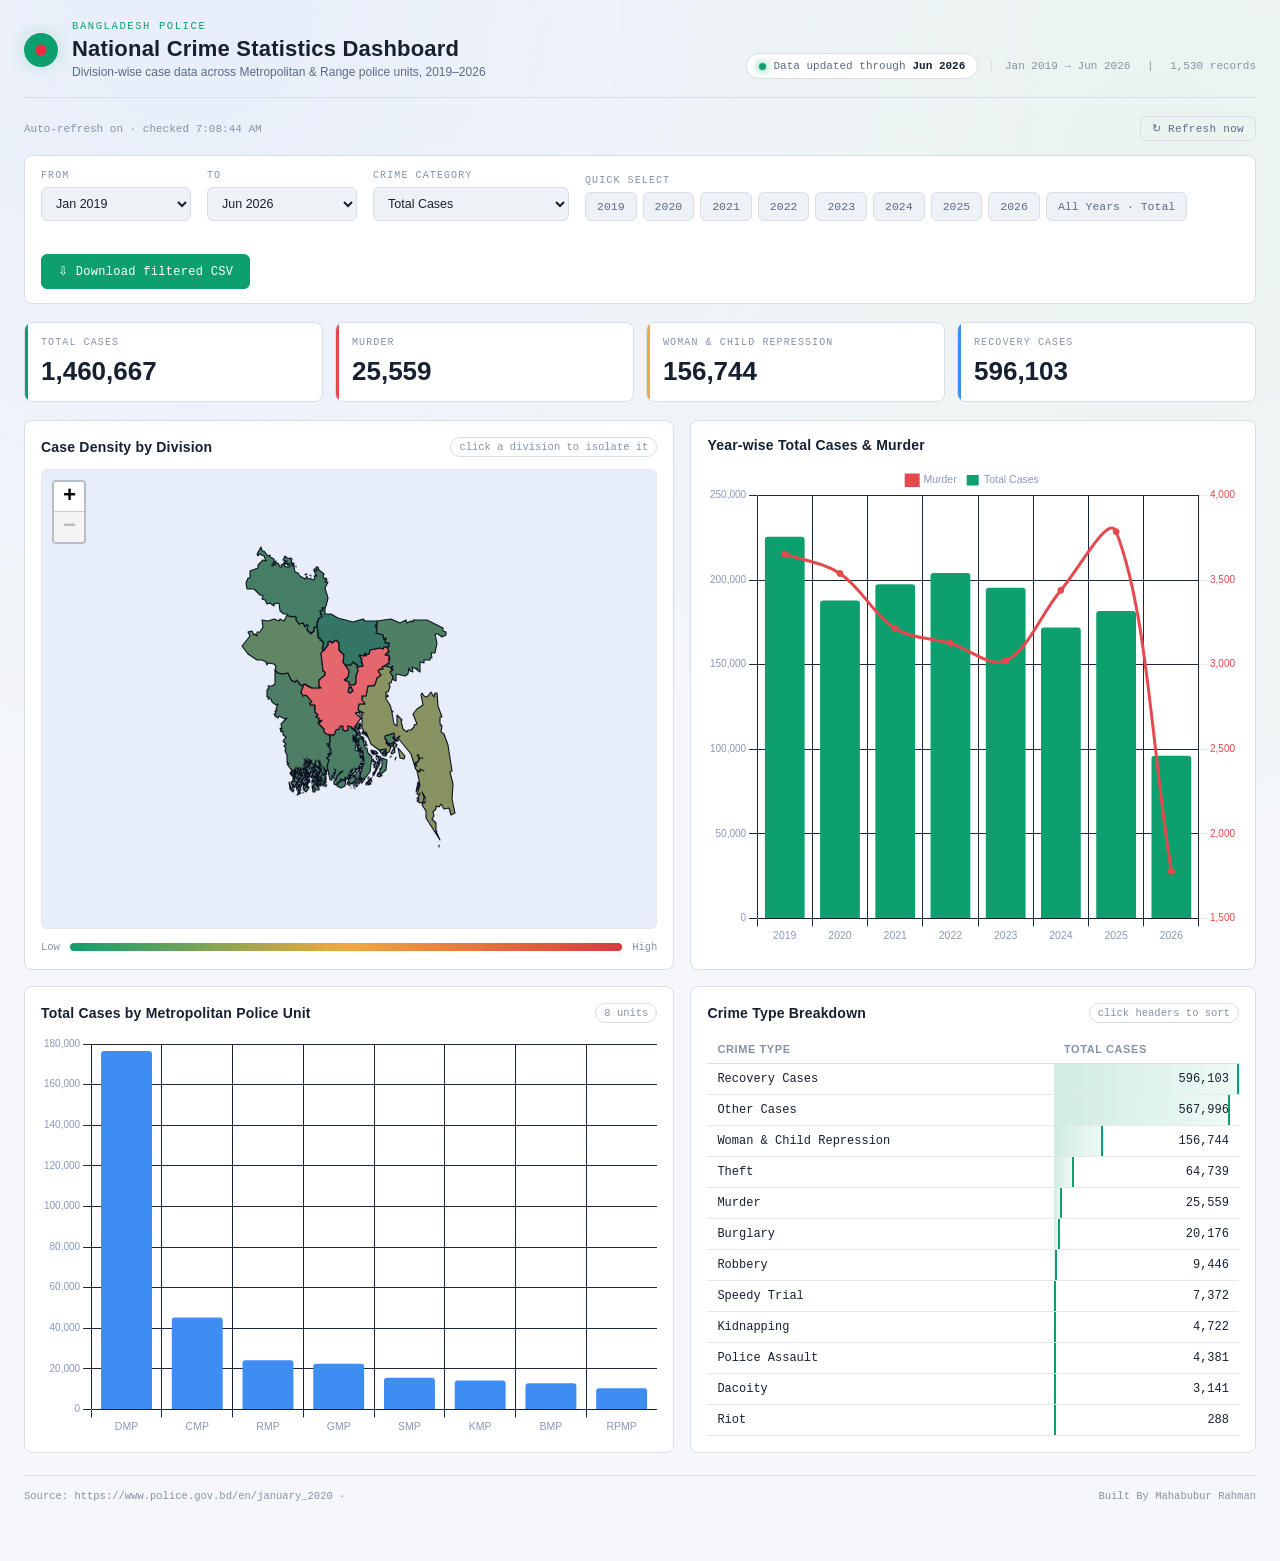
==== commit c771af66: "update" ====
--- a/index.html
+++ b/index.html
@@ -1181,7 +1181,7 @@
     <div class="hdr-left">
       <div class="flag-chip" aria-hidden="true"></div>
       <div class="hdr-title">
-        <span class="eyebrow">Bangladesh Police &middot; Crime Intelligence</span>
+        <span class="eyebrow">Bangladesh Police</span>
         <h1>National Crime Statistics Dashboard</h1>
         <div class="sub">Division-wise case data across Metropolitan &amp; Range police units, 2019&ndash;2026</div>
       </div>
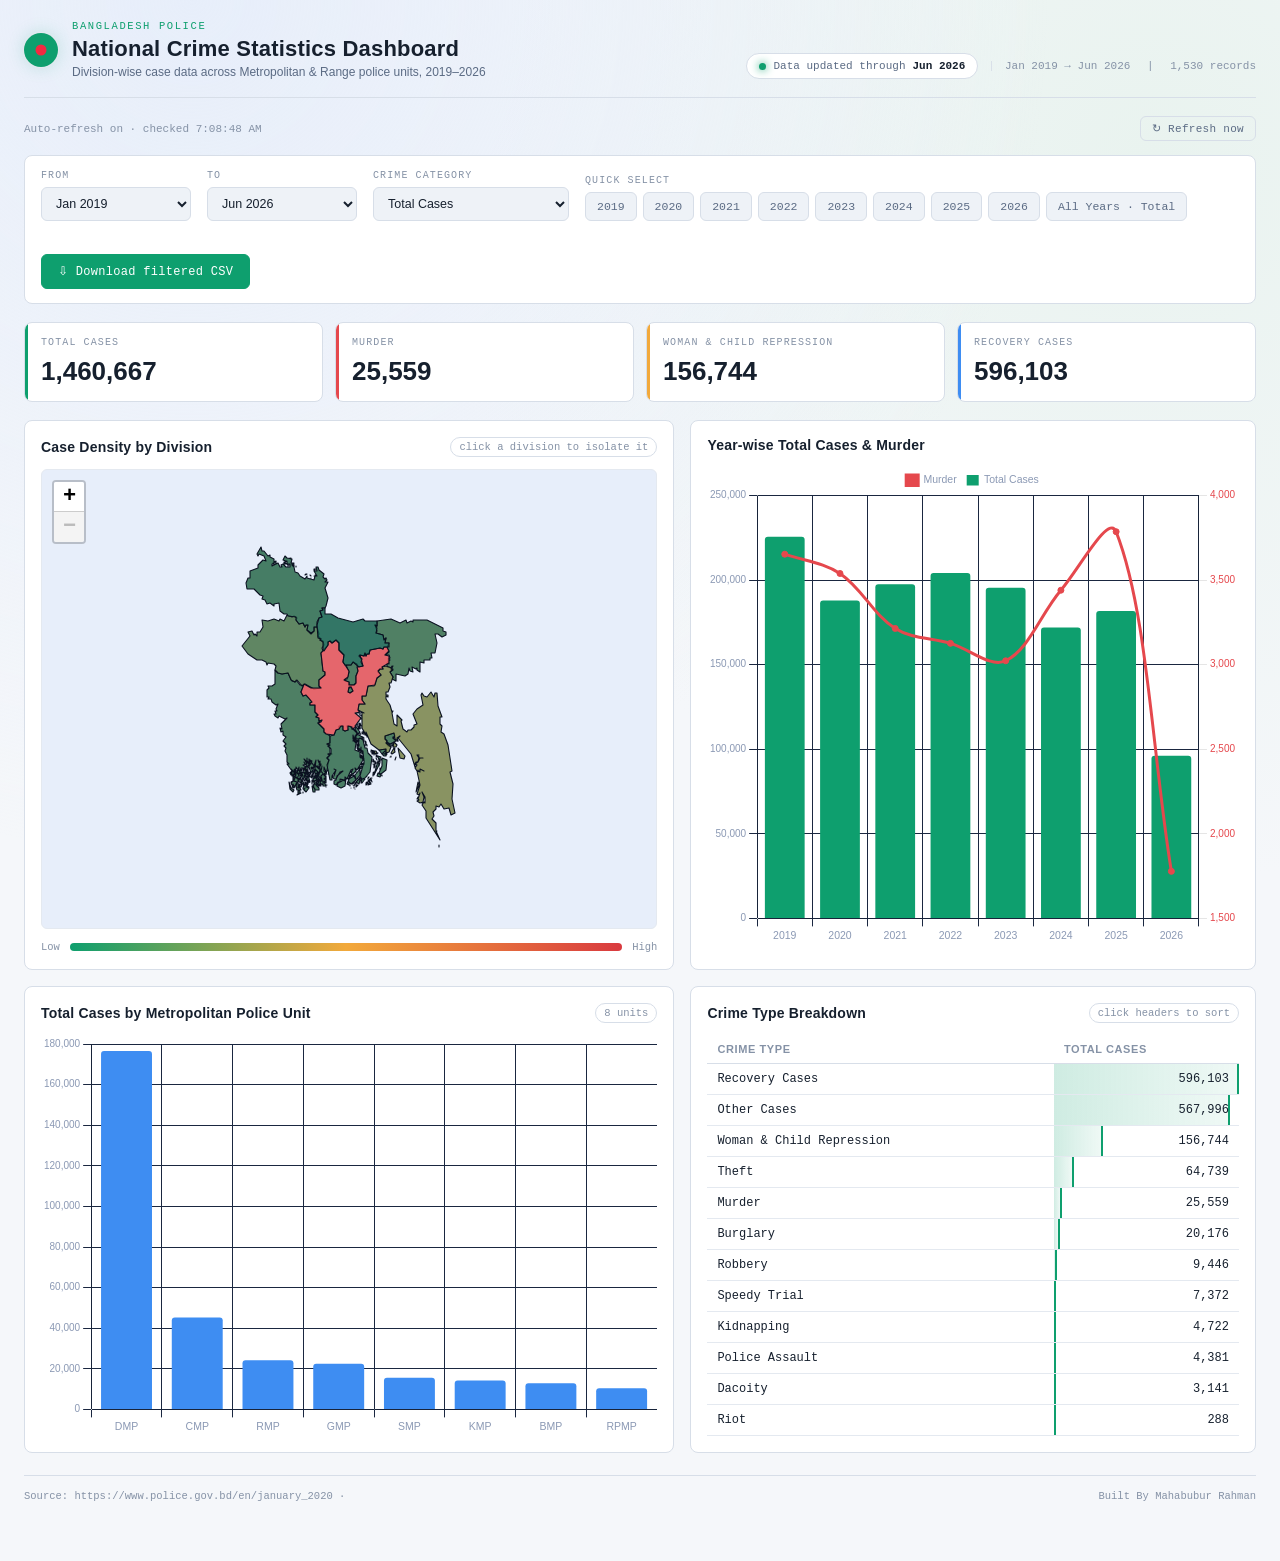
==== commit 21e09e91: "update" ====
--- a/index.html
+++ b/index.html
@@ -3,7 +3,7 @@
 <head>
 <meta charset="UTF-8">
 <meta name="viewport" content="width=device-width, initial-scale=1.0">
-<title>Bangladesh Crime Statistics — Interactive Dashboard</title>
+<title>Bangladesh Crime Statistics</title>
 <style>/* required styles */
 
 .leaflet-pane,
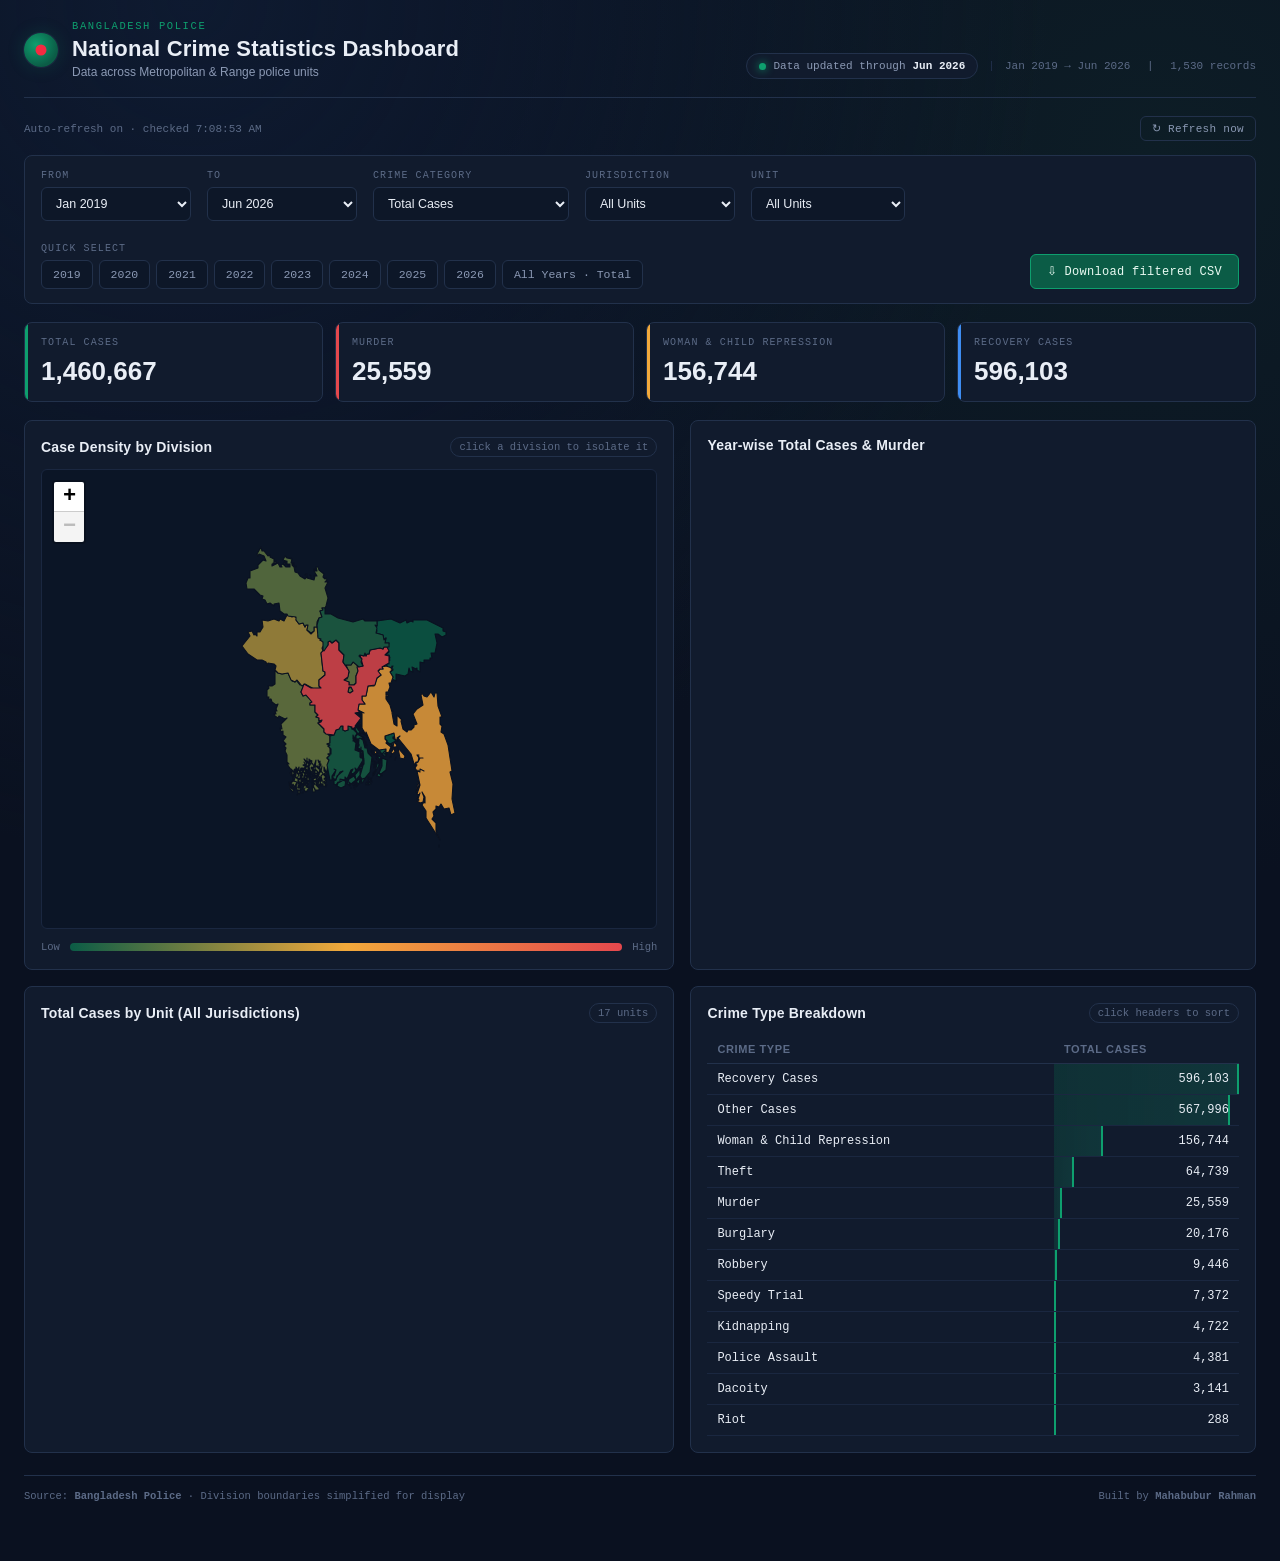
==== commit 6a00e727: "responsive update" ====
--- a/index.html
+++ b/index.html
@@ -4,1175 +4,7 @@
 <meta charset="UTF-8">
 <meta name="viewport" content="width=device-width, initial-scale=1.0">
 <title>Bangladesh Crime Statistics</title>
-<style>/* required styles */
-
-.leaflet-pane,
-.leaflet-tile,
-.leaflet-marker-icon,
-.leaflet-marker-shadow,
-.leaflet-tile-container,
-.leaflet-pane > svg,
-.leaflet-pane > canvas,
-.leaflet-zoom-box,
-.leaflet-image-layer,
-.leaflet-layer {
-	position: absolute;
-	left: 0;
-	top: 0;
-	}
-.leaflet-container {
-	overflow: hidden;
-	}
-.leaflet-tile,
-.leaflet-marker-icon,
-.leaflet-marker-shadow {
-	-webkit-user-select: none;
-	   -moz-user-select: none;
-	        user-select: none;
-	  -webkit-user-drag: none;
-	}
-/* Prevents IE11 from highlighting tiles in blue */
-.leaflet-tile::selection {
-	background: transparent;
-}
-/* Safari renders non-retina tile on retina better with this, but Chrome is worse */
-.leaflet-safari .leaflet-tile {
-	image-rendering: -webkit-optimize-contrast;
-	}
-/* hack that prevents hw layers "stretching" when loading new tiles */
-.leaflet-safari .leaflet-tile-container {
-	width: 1600px;
-	height: 1600px;
-	-webkit-transform-origin: 0 0;
-	}
-.leaflet-marker-icon,
-.leaflet-marker-shadow {
-	display: block;
-	}
-/* .leaflet-container svg: reset svg max-width decleration shipped in Joomla! (joomla.org) 3.x */
-/* .leaflet-container img: map is broken in FF if you have max-width: 100% on tiles */
-.leaflet-container .leaflet-overlay-pane svg {
-	max-width: none !important;
-	max-height: none !important;
-	}
-.leaflet-container .leaflet-marker-pane img,
-.leaflet-container .leaflet-shadow-pane img,
-.leaflet-container .leaflet-tile-pane img,
-.leaflet-container img.leaflet-image-layer,
-.leaflet-container .leaflet-tile {
-	max-width: none !important;
-	max-height: none !important;
-	width: auto;
-	padding: 0;
-	}
-
-.leaflet-container img.leaflet-tile {
-	/* See: https://bugs.chromium.org/p/chromium/issues/detail?id=600120 */
-	mix-blend-mode: plus-lighter;
-}
-
-.leaflet-container.leaflet-touch-zoom {
-	-ms-touch-action: pan-x pan-y;
-	touch-action: pan-x pan-y;
-	}
-.leaflet-container.leaflet-touch-drag {
-	-ms-touch-action: pinch-zoom;
-	/* Fallback for FF which doesn't support pinch-zoom */
-	touch-action: none;
-	touch-action: pinch-zoom;
-}
-.leaflet-container.leaflet-touch-drag.leaflet-touch-zoom {
-	-ms-touch-action: none;
-	touch-action: none;
-}
-.leaflet-container {
-	-webkit-tap-highlight-color: transparent;
-}
-.leaflet-container a {
-	-webkit-tap-highlight-color: rgba(51, 181, 229, 0.4);
-}
-.leaflet-tile {
-	filter: inherit;
-	visibility: hidden;
-	}
-.leaflet-tile-loaded {
-	visibility: inherit;
-	}
-.leaflet-zoom-box {
-	width: 0;
-	height: 0;
-	-moz-box-sizing: border-box;
-	     box-sizing: border-box;
-	z-index: 800;
-	}
-/* workaround for https://bugzilla.mozilla.org/show_bug.cgi?id=888319 */
-.leaflet-overlay-pane svg {
-	-moz-user-select: none;
-	}
-
-.leaflet-pane         { z-index: 400; }
-
-.leaflet-tile-pane    { z-index: 200; }
-.leaflet-overlay-pane { z-index: 400; }
-.leaflet-shadow-pane  { z-index: 500; }
-.leaflet-marker-pane  { z-index: 600; }
-.leaflet-tooltip-pane   { z-index: 650; }
-.leaflet-popup-pane   { z-index: 700; }
-
-.leaflet-map-pane canvas { z-index: 100; }
-.leaflet-map-pane svg    { z-index: 200; }
-
-.leaflet-vml-shape {
-	width: 1px;
-	height: 1px;
-	}
-.lvml {
-	behavior: url(#default#VML);
-	display: inline-block;
-	position: absolute;
-	}
-
-
-/* control positioning */
-
-.leaflet-control {
-	position: relative;
-	z-index: 800;
-	pointer-events: visiblePainted; /* IE 9-10 doesn't have auto */
-	pointer-events: auto;
-	}
-.leaflet-top,
-.leaflet-bottom {
-	position: absolute;
-	z-index: 1000;
-	pointer-events: none;
-	}
-.leaflet-top {
-	top: 0;
-	}
-.leaflet-right {
-	right: 0;
-	}
-.leaflet-bottom {
-	bottom: 0;
-	}
-.leaflet-left {
-	left: 0;
-	}
-.leaflet-control {
-	float: left;
-	clear: both;
-	}
-.leaflet-right .leaflet-control {
-	float: right;
-	}
-.leaflet-top .leaflet-control {
-	margin-top: 10px;
-	}
-.leaflet-bottom .leaflet-control {
-	margin-bottom: 10px;
-	}
-.leaflet-left .leaflet-control {
-	margin-left: 10px;
-	}
-.leaflet-right .leaflet-control {
-	margin-right: 10px;
-	}
-
-
-/* zoom and fade animations */
-
-.leaflet-fade-anim .leaflet-popup {
-	opacity: 0;
-	-webkit-transition: opacity 0.2s linear;
-	   -moz-transition: opacity 0.2s linear;
-	        transition: opacity 0.2s linear;
-	}
-.leaflet-fade-anim .leaflet-map-pane .leaflet-popup {
-	opacity: 1;
-	}
-.leaflet-zoom-animated {
-	-webkit-transform-origin: 0 0;
-	    -ms-transform-origin: 0 0;
-	        transform-origin: 0 0;
-	}
-svg.leaflet-zoom-animated {
-	will-change: transform;
-}
-
-.leaflet-zoom-anim .leaflet-zoom-animated {
-	-webkit-transition: -webkit-transform 0.25s cubic-bezier(0,0,0.25,1);
-	   -moz-transition:    -moz-transform 0.25s cubic-bezier(0,0,0.25,1);
-	        transition:         transform 0.25s cubic-bezier(0,0,0.25,1);
-	}
-.leaflet-zoom-anim .leaflet-tile,
-.leaflet-pan-anim .leaflet-tile {
-	-webkit-transition: none;
-	   -moz-transition: none;
-	        transition: none;
-	}
-
-.leaflet-zoom-anim .leaflet-zoom-hide {
-	visibility: hidden;
-	}
-
-
-/* cursors */
-
-.leaflet-interactive {
-	cursor: pointer;
-	}
-.leaflet-grab {
-	cursor: -webkit-grab;
-	cursor:    -moz-grab;
-	cursor:         grab;
-	}
-.leaflet-crosshair,
-.leaflet-crosshair .leaflet-interactive {
-	cursor: crosshair;
-	}
-.leaflet-popup-pane,
-.leaflet-control {
-	cursor: auto;
-	}
-.leaflet-dragging .leaflet-grab,
-.leaflet-dragging .leaflet-grab .leaflet-interactive,
-.leaflet-dragging .leaflet-marker-draggable {
-	cursor: move;
-	cursor: -webkit-grabbing;
-	cursor:    -moz-grabbing;
-	cursor:         grabbing;
-	}
-
-/* marker & overlays interactivity */
-.leaflet-marker-icon,
-.leaflet-marker-shadow,
-.leaflet-image-layer,
-.leaflet-pane > svg path,
-.leaflet-tile-container {
-	pointer-events: none;
-	}
-
-.leaflet-marker-icon.leaflet-interactive,
-.leaflet-image-layer.leaflet-interactive,
-.leaflet-pane > svg path.leaflet-interactive,
-svg.leaflet-image-layer.leaflet-interactive path {
-	pointer-events: visiblePainted; /* IE 9-10 doesn't have auto */
-	pointer-events: auto;
-	}
-
-/* visual tweaks */
-
-.leaflet-container {
-	background: #ddd;
-	outline-offset: 1px;
-	}
-.leaflet-container a {
-	color: #0078A8;
-	}
-.leaflet-zoom-box {
-	border: 2px dotted #38f;
-	background: rgba(255,255,255,0.5);
-	}
-
-
-/* general typography */
-.leaflet-container {
-	font-family: "Helvetica Neue", Arial, Helvetica, sans-serif;
-	font-size: 12px;
-	font-size: 0.75rem;
-	line-height: 1.5;
-	}
-
-
-/* general toolbar styles */
-
-.leaflet-bar {
-	box-shadow: 0 1px 5px rgba(0,0,0,0.65);
-	border-radius: 4px;
-	}
-.leaflet-bar a {
-	background-color: #fff;
-	border-bottom: 1px solid #ccc;
-	width: 26px;
-	height: 26px;
-	line-height: 26px;
-	display: block;
-	text-align: center;
-	text-decoration: none;
-	color: black;
-	}
-.leaflet-bar a,
-.leaflet-control-layers-toggle {
-	background-position: 50% 50%;
-	background-repeat: no-repeat;
-	display: block;
-	}
-.leaflet-bar a:hover,
-.leaflet-bar a:focus {
-	background-color: #f4f4f4;
-	}
-.leaflet-bar a:first-child {
-	border-top-left-radius: 4px;
-	border-top-right-radius: 4px;
-	}
-.leaflet-bar a:last-child {
-	border-bottom-left-radius: 4px;
-	border-bottom-right-radius: 4px;
-	border-bottom: none;
-	}
-.leaflet-bar a.leaflet-disabled {
-	cursor: default;
-	background-color: #f4f4f4;
-	color: #bbb;
-	}
-
-.leaflet-touch .leaflet-bar a {
-	width: 30px;
-	height: 30px;
-	line-height: 30px;
-	}
-.leaflet-touch .leaflet-bar a:first-child {
-	border-top-left-radius: 2px;
-	border-top-right-radius: 2px;
-	}
-.leaflet-touch .leaflet-bar a:last-child {
-	border-bottom-left-radius: 2px;
-	border-bottom-right-radius: 2px;
-	}
-
-/* zoom control */
-
-.leaflet-control-zoom-in,
-.leaflet-control-zoom-out {
-	font: bold 18px 'Lucida Console', Monaco, monospace;
-	text-indent: 1px;
-	}
-
-.leaflet-touch .leaflet-control-zoom-in, .leaflet-touch .leaflet-control-zoom-out  {
-	font-size: 22px;
-	}
-
-
-/* layers control */
-
-.leaflet-control-layers {
-	box-shadow: 0 1px 5px rgba(0,0,0,0.4);
-	background: #fff;
-	border-radius: 5px;
-	}
-.leaflet-control-layers-toggle {
-	background-image: url(images/layers.png);
-	width: 36px;
-	height: 36px;
-	}
-.leaflet-retina .leaflet-control-layers-toggle {
-	background-image: url(images/layers-2x.png);
-	background-size: 26px 26px;
-	}
-.leaflet-touch .leaflet-control-layers-toggle {
-	width: 44px;
-	height: 44px;
-	}
-.leaflet-control-layers .leaflet-control-layers-list,
-.leaflet-control-layers-expanded .leaflet-control-layers-toggle {
-	display: none;
-	}
-.leaflet-control-layers-expanded .leaflet-control-layers-list {
-	display: block;
-	position: relative;
-	}
-.leaflet-control-layers-expanded {
-	padding: 6px 10px 6px 6px;
-	color: #333;
-	background: #fff;
-	}
-.leaflet-control-layers-scrollbar {
-	overflow-y: scroll;
-	overflow-x: hidden;
-	padding-right: 5px;
-	}
-.leaflet-control-layers-selector {
-	margin-top: 2px;
-	position: relative;
-	top: 1px;
-	}
-.leaflet-control-layers label {
-	display: block;
-	font-size: 13px;
-	font-size: 1.08333em;
-	}
-.leaflet-control-layers-separator {
-	height: 0;
-	border-top: 1px solid #ddd;
-	margin: 5px -10px 5px -6px;
-	}
-
-/* Default icon URLs */
-.leaflet-default-icon-path { /* used only in path-guessing heuristic, see L.Icon.Default */
-	background-image: url(images/marker-icon.png);
-	}
-
-
-/* attribution and scale controls */
-
-.leaflet-container .leaflet-control-attribution {
-	background: #fff;
-	background: rgba(255, 255, 255, 0.8);
-	margin: 0;
-	}
-.leaflet-control-attribution,
-.leaflet-control-scale-line {
-	padding: 0 5px;
-	color: #333;
-	line-height: 1.4;
-	}
-.leaflet-control-attribution a {
-	text-decoration: none;
-	}
-.leaflet-control-attribution a:hover,
-.leaflet-control-attribution a:focus {
-	text-decoration: underline;
-	}
-.leaflet-attribution-flag {
-	display: inline !important;
-	vertical-align: baseline !important;
-	width: 1em;
-	height: 0.6669em;
-	}
-.leaflet-left .leaflet-control-scale {
-	margin-left: 5px;
-	}
-.leaflet-bottom .leaflet-control-scale {
-	margin-bottom: 5px;
-	}
-.leaflet-control-scale-line {
-	border: 2px solid #777;
-	border-top: none;
-	line-height: 1.1;
-	padding: 2px 5px 1px;
-	white-space: nowrap;
-	-moz-box-sizing: border-box;
-	     box-sizing: border-box;
-	background: rgba(255, 255, 255, 0.8);
-	text-shadow: 1px 1px #fff;
-	}
-.leaflet-control-scale-line:not(:first-child) {
-	border-top: 2px solid #777;
-	border-bottom: none;
-	margin-top: -2px;
-	}
-.leaflet-control-scale-line:not(:first-child):not(:last-child) {
-	border-bottom: 2px solid #777;
-	}
-
-.leaflet-touch .leaflet-control-attribution,
-.leaflet-touch .leaflet-control-layers,
-.leaflet-touch .leaflet-bar {
-	box-shadow: none;
-	}
-.leaflet-touch .leaflet-control-layers,
-.leaflet-touch .leaflet-bar {
-	border: 2px solid rgba(0,0,0,0.2);
-	background-clip: padding-box;
-	}
-
-
-/* popup */
-
-.leaflet-popup {
-	position: absolute;
-	text-align: center;
-	margin-bottom: 20px;
-	}
-.leaflet-popup-content-wrapper {
-	padding: 1px;
-	text-align: left;
-	border-radius: 12px;
-	}
-.leaflet-popup-content {
-	margin: 13px 24px 13px 20px;
-	line-height: 1.3;
-	font-size: 13px;
-	font-size: 1.08333em;
-	min-height: 1px;
-	}
-.leaflet-popup-content p {
-	margin: 17px 0;
-	margin: 1.3em 0;
-	}
-.leaflet-popup-tip-container {
-	width: 40px;
-	height: 20px;
-	position: absolute;
-	left: 50%;
-	margin-top: -1px;
-	margin-left: -20px;
-	overflow: hidden;
-	pointer-events: none;
-	}
-.leaflet-popup-tip {
-	width: 17px;
-	height: 17px;
-	padding: 1px;
-
-	margin: -10px auto 0;
-	pointer-events: auto;
-
-	-webkit-transform: rotate(45deg);
-	   -moz-transform: rotate(45deg);
-	    -ms-transform: rotate(45deg);
-	        transform: rotate(45deg);
-	}
-.leaflet-popup-content-wrapper,
-.leaflet-popup-tip {
-	background: white;
-	color: #333;
-	box-shadow: 0 3px 14px rgba(0,0,0,0.4);
-	}
-.leaflet-container a.leaflet-popup-close-button {
-	position: absolute;
-	top: 0;
-	right: 0;
-	border: none;
-	text-align: center;
-	width: 24px;
-	height: 24px;
-	font: 16px/24px Tahoma, Verdana, sans-serif;
-	color: #757575;
-	text-decoration: none;
-	background: transparent;
-	}
-.leaflet-container a.leaflet-popup-close-button:hover,
-.leaflet-container a.leaflet-popup-close-button:focus {
-	color: #585858;
-	}
-.leaflet-popup-scrolled {
-	overflow: auto;
-	}
-
-.leaflet-oldie .leaflet-popup-content-wrapper {
-	-ms-zoom: 1;
-	}
-.leaflet-oldie .leaflet-popup-tip {
-	width: 24px;
-	margin: 0 auto;
-
-	-ms-filter: "progid:DXImageTransform.Microsoft.Matrix(M11=0.70710678, M12=0.70710678, M21=-0.70710678, M22=0.70710678)";
-	filter: progid:DXImageTransform.Microsoft.Matrix(M11=0.70710678, M12=0.70710678, M21=-0.70710678, M22=0.70710678);
-	}
-
-.leaflet-oldie .leaflet-control-zoom,
-.leaflet-oldie .leaflet-control-layers,
-.leaflet-oldie .leaflet-popup-content-wrapper,
-.leaflet-oldie .leaflet-popup-tip {
-	border: 1px solid #999;
-	}
-
-
-/* div icon */
-
-.leaflet-div-icon {
-	background: #fff;
-	border: 1px solid #666;
-	}
-
-
-/* Tooltip */
-/* Base styles for the element that has a tooltip */
-.leaflet-tooltip {
-	position: absolute;
-	padding: 6px;
-	background-color: #fff;
-	border: 1px solid #fff;
-	border-radius: 3px;
-	color: #222;
-	white-space: nowrap;
-	-webkit-user-select: none;
-	-moz-user-select: none;
-	-ms-user-select: none;
-	user-select: none;
-	pointer-events: none;
-	box-shadow: 0 1px 3px rgba(0,0,0,0.4);
-	}
-.leaflet-tooltip.leaflet-interactive {
-	cursor: pointer;
-	pointer-events: auto;
-	}
-.leaflet-tooltip-top:before,
-.leaflet-tooltip-bottom:before,
-.leaflet-tooltip-left:before,
-.leaflet-tooltip-right:before {
-	position: absolute;
-	pointer-events: none;
-	border: 6px solid transparent;
-	background: transparent;
-	content: "";
-	}
-
-/* Directions */
-
-.leaflet-tooltip-bottom {
-	margin-top: 6px;
-}
-.leaflet-tooltip-top {
-	margin-top: -6px;
-}
-.leaflet-tooltip-bottom:before,
-.leaflet-tooltip-top:before {
-	left: 50%;
-	margin-left: -6px;
-	}
-.leaflet-tooltip-top:before {
-	bottom: 0;
-	margin-bottom: -12px;
-	border-top-color: #fff;
-	}
-.leaflet-tooltip-bottom:before {
-	top: 0;
-	margin-top: -12px;
-	margin-left: -6px;
-	border-bottom-color: #fff;
-	}
-.leaflet-tooltip-left {
-	margin-left: -6px;
-}
-.leaflet-tooltip-right {
-	margin-left: 6px;
-}
-.leaflet-tooltip-left:before,
-.leaflet-tooltip-right:before {
-	top: 50%;
-	margin-top: -6px;
-	}
-.leaflet-tooltip-left:before {
-	right: 0;
-	margin-right: -12px;
-	border-left-color: #fff;
-	}
-.leaflet-tooltip-right:before {
-	left: 0;
-	margin-left: -12px;
-	border-right-color: #fff;
-	}
-
-/* Printing */
-
-@media print {
-	/* Prevent printers from removing background-images of controls. */
-	.leaflet-control {
-		-webkit-print-color-adjust: exact;
-		print-color-adjust: exact;
-		}
-	}
-</style>
-<style>:root{
-  --bg-base:#0A1120;
-  --bg-panel:#111B2D;
-  --bg-panel-2:#0D1728;
-  --border:#22314B;
-  --border-soft:#1A2740;
-  --text-primary:#E9EEF6;
-  --text-muted:#8B99B4;
-  --text-dim:#5C6B87;
-  --accent-green:#0E9F6E;
-  --accent-green-deep:#0B5C46;
-  --accent-gold:#F2A93B;
-  --accent-red:#E5484D;
-  --accent-red-soft:#E5484D33;
-  --flag-red:#F42A41;
-  --radius:8px;
-  --mono: ui-monospace, "SF Mono", "Cascadia Mono", "Consolas", "Roboto Mono", monospace;
-  --display: -apple-system, "Segoe UI", ui-sans-serif, "Helvetica Neue", Arial, sans-serif;
-  --body: -apple-system, "Segoe UI", ui-sans-serif, "Helvetica Neue", Arial, sans-serif;
-
-  --bg-glow-1:#0E1A30;
-  --bg-glow-2:#0D1D26;
-  --on-accent:#EAFBF3;
-  --error-bg:#3A1414;
-  --error-text:#FFD9D9;
-  --error-title:#FFE3E3;
-  --error-code-bg:#00000040;
-  --error-pre-bg:#00000055;
-  --shadow-soft:#00000066;
-  --gold-deep:#5B3A12;
-  --on-gold:#FFE9C2;
-  --gold-soft:#3A2A0E;
-  --map-bg:#0B1526;
-  --table-hover:#132038;
-  --heat-gradient: linear-gradient(90deg, #0B5C46, #F2A93B, #E5484D);
-  --range-gradient: linear-gradient(90deg,#0B5C4655,#0E9F6E33);
-}
-
-@media (prefers-color-scheme: light){
-  :root{
-    --bg-base:#F5F7FA;
-    --bg-panel:#FFFFFF;
-    --bg-panel-2:#EEF2F7;
-    --border:#D7DEE8;
-    --border-soft:#E4E9F0;
-    --text-primary:#16202E;
-    --text-muted:#5B6B84;
-    --text-dim:#8592A6;
-    --accent-green:#0E9F6E;
-    --accent-green-deep:#0E9F6E;
-    --accent-gold:#C97F0E;
-    --accent-red:#D93A3F;
-    --accent-red-soft:#D93A3F26;
-    --flag-red:#F42A41;
-
-    --bg-glow-1:#E7EEFA;
-    --bg-glow-2:#E9F3EF;
-    --on-accent:#FFFFFF;
-    --error-bg:#FDECEC;
-    --error-text:#8A2222;
-    --error-title:#7A1D1D;
-    --error-code-bg:#00000010;
-    --error-pre-bg:#0000000D;
-    --shadow-soft:#00000022;
-    --gold-deep:#C97F0E;
-    --on-gold:#FFFFFF;
-    --gold-soft:#FBEBD3;
-    --map-bg:#E7EEFA;
-    --table-hover:#EEF2F7;
-    --heat-gradient: linear-gradient(90deg, #0E9F6E, #F2A93B, #D93A3F);
-    --range-gradient: linear-gradient(90deg,#0E9F6E33,#0E9F6E11);
-  }
-}
-
-*{box-sizing:border-box; margin:0; padding:0;}
-
-html,body{
-  background:var(--bg-base);
-  color:var(--text-primary);
-  font-family:var(--body);
-  font-size:14px;
-  -webkit-font-smoothing:antialiased;
-}
-
-body{
-  background-image:
-    radial-gradient(circle at 15% 0%, var(--bg-glow-1) 0%, transparent 45%),
-    radial-gradient(circle at 90% 10%, var(--bg-glow-2) 0%, transparent 40%);
-}
-
-.wrap{
-  max-width:1400px;
-  margin:0 auto;
-  padding:20px 24px 60px;
-}
-
-/* ---------- Header ---------- */
-.hdr{
-  display:flex;
-  align-items:flex-end;
-  justify-content:space-between;
-  gap:20px;
-  padding-bottom:18px;
-  border-bottom:1px solid var(--border);
-  margin-bottom:18px;
-  flex-wrap:wrap;
-}
-.hdr-left{display:flex; align-items:center; gap:14px;}
-.flag-chip{
-  width:34px; height:34px; border-radius:50%;
-  background: radial-gradient(circle at 35% 35%, var(--accent-green) 0%, var(--accent-green-deep) 70%);
-  position:relative; flex:0 0 auto;
-  box-shadow: 0 0 0 1px var(--border-soft), 0 0 18px #0E9F6E33;
-}
-.flag-chip::after{
-  content:"";
-  position:absolute; top:50%; left:50%;
-  width:11px; height:11px; border-radius:50%;
-  background:var(--flag-red);
-  transform:translate(-50%,-50%);
-}
-.hdr-title h1{
-  font-family:var(--display);
-  font-weight:700;
-  font-size:22px;
-  letter-spacing:0.2px;
-  line-height:1.15;
-}
-.hdr-title .eyebrow{
-  font-family:var(--mono);
-  font-size:10.5px;
-  letter-spacing:1.6px;
-  text-transform:uppercase;
-  color:var(--accent-green);
-  margin-bottom:4px;
-  display:block;
-}
-.hdr-title .sub{
-  font-size:12px;
-  color:var(--text-muted);
-  margin-top:4px;
-}
-.hdr-right{
-  display:flex; align-items:center; gap:10px;
-  font-family:var(--mono);
-  font-size:11px;
-  color:var(--text-dim);
-}
-.hdr-right .sep{color:var(--border);}
-.update-chip{
-  display:inline-flex; align-items:center; gap:7px;
-  background:var(--bg-panel);
-  border:1px solid var(--border);
-  padding:6px 12px;
-  border-radius:20px;
-  color:var(--text-muted);
-}
-.update-chip b{color:var(--text-primary); font-weight:600;}
-
-.syncbar{
-  display:flex; align-items:center; justify-content:space-between;
-  font-family:var(--mono);
-  font-size:11px;
-  color:var(--text-dim);
-  margin-bottom:14px;
-}
-.btn.ghost.small{
-  padding:5px 11px;
-  font-size:11px;
-}
-
-.errorbanner{
-  display:flex; flex-direction:column; gap:8px;
-  background:var(--error-bg);
-  border:1px solid var(--accent-red);
-  color:var(--error-text);
-  border-radius:var(--radius);
-  padding:14px 16px;
-  margin-bottom:18px;
-  font-size:12.5px;
-  line-height:1.6;
-}
-.errorbanner .eb-title{
-  font-family:var(--display);
-  font-weight:700;
-  font-size:14px;
-  color:var(--error-title);
-}
-.errorbanner code{
-  font-family:var(--mono);
-  background:var(--error-code-bg);
-  padding:1px 6px;
-  border-radius:4px;
-  font-size:11.5px;
-}
-.errorbanner pre{
-  font-family:var(--mono);
-  background:var(--error-pre-bg);
-  padding:8px 12px;
-  border-radius:6px;
-  margin:8px 0;
-  overflow-x:auto;
-  font-size:12px;
-}
-
-.toast{
-  position:fixed;
-  bottom:22px; left:50%;
-  transform:translate(-50%, 20px);
-  background:var(--bg-panel-2);
-  border:1px solid var(--accent-green);
-  color:var(--text-primary);
-  font-family:var(--mono);
-  font-size:12px;
-  padding:10px 18px;
-  border-radius:20px;
-  opacity:0;
-  pointer-events:none;
-  transition:opacity .25s ease, transform .25s ease;
-  box-shadow:0 8px 24px var(--shadow-soft);
-  z-index:1000;
-}
-.toast.show{
-  opacity:1;
-  transform:translate(-50%, 0);
-}
-.live-dot{
-  width:7px;height:7px;border-radius:50%;
-  background:var(--accent-green);
-  box-shadow:0 0 8px var(--accent-green);
-  display:inline-block;
-  animation:pulse 2.4s infinite;
-}
-@keyframes pulse{
-  0%,100%{opacity:1;} 50%{opacity:.35;}
-}
-@media (prefers-reduced-motion: reduce){
-  .live-dot{animation:none;}
-}
-
-/* ---------- Filter bar ---------- */
-.filterbar{
-  background:var(--bg-panel);
-  border:1px solid var(--border);
-  border-radius:var(--radius);
-  padding:14px 16px;
-  margin-bottom:18px;
-  display:flex;
-  flex-wrap:wrap;
-  gap:16px;
-  align-items:flex-end;
-}
-.field{
-  display:flex; flex-direction:column; gap:6px;
-}
-.field label{
-  font-family:var(--mono);
-  font-size:10px;
-  text-transform:uppercase;
-  letter-spacing:1.1px;
-  color:var(--text-dim);
-}
-.field select{
-  background:var(--bg-panel-2);
-  border:1px solid var(--border);
-  color:var(--text-primary);
-  font-family:var(--body);
-  font-size:12.5px;
-  padding:8px 10px;
-  border-radius:6px;
-  min-width:150px;
-  outline:none;
-  cursor:pointer;
-}
-.field select:focus-visible{outline:2px solid var(--accent-gold); outline-offset:1px;}
-
-.yearchips{
-  display:flex; flex-wrap:wrap; gap:6px;
-}
-.chip{
-  font-family:var(--mono);
-  font-size:11.5px;
-  padding:7px 11px;
-  border-radius:6px;
-  background:var(--bg-panel-2);
-  border:1px solid var(--border);
-  color:var(--text-muted);
-  cursor:pointer;
-  transition:all .12s ease;
-  user-select:none;
-}
-.chip:hover{border-color:var(--accent-gold); color:var(--text-primary);}
-.chip:focus-visible{outline:2px solid var(--accent-gold); outline-offset:1px;}
-.chip.active{
-  background:var(--accent-green-deep);
-  border-color:var(--accent-green);
-  color:var(--on-accent);
-}
-.chip.total.active{
-  background:var(--gold-deep);
-  border-color:var(--accent-gold);
-  color:var(--on-gold);
-}
-
-.spacer{flex:1 1 auto;}
-
-.btn{
-  font-family:var(--mono);
-  font-size:12px;
-  letter-spacing:0.3px;
-  padding:9px 16px;
-  border-radius:6px;
-  border:1px solid var(--accent-green);
-  background:var(--accent-green-deep);
-  color:var(--on-accent);
-  cursor:pointer;
-  display:inline-flex; align-items:center; gap:8px;
-  transition:filter .12s ease;
-}
-.btn:hover{filter:brightness(1.18);}
-.btn:focus-visible{outline:2px solid var(--accent-gold); outline-offset:2px;}
-.btn.ghost{
-  background:transparent;
-  border-color:var(--border);
-  color:var(--text-muted);
-}
-.btn.ghost:hover{border-color:var(--text-muted); color:var(--text-primary);}
-
-/* ---------- KPI strip ---------- */
-.kpis{
-  display:grid;
-  grid-template-columns:repeat(4,1fr);
-  gap:12px;
-  margin-bottom:18px;
-}
-.kpi{
-  background:var(--bg-panel);
-  border:1px solid var(--border);
-  border-radius:var(--radius);
-  padding:14px 16px;
-  position:relative;
-  overflow:hidden;
-}
-.kpi::before{
-  content:"";
-  position:absolute; left:0; top:0; bottom:0; width:3px;
-  background:var(--kpi-color, var(--accent-green));
-}
-.kpi .lbl{
-  font-family:var(--mono);
-  font-size:10px;
-  text-transform:uppercase;
-  letter-spacing:1.1px;
-  color:var(--text-dim);
-  margin-bottom:8px;
-}
-.kpi .val{
-  font-family:var(--display);
-  font-size:26px;
-  font-weight:700;
-  font-variant-numeric:tabular-nums;
-}
-.kpi .val span{font-family:var(--mono); font-size:13px; color:var(--text-muted); font-weight:400; margin-left:6px;}
-
-/* ---------- Grid layout ---------- */
-.grid{
-  display:grid;
-  grid-template-columns:1.15fr 1fr;
-  gap:16px;
-  margin-bottom:16px;
-}
-@media (max-width:980px){
-  .grid{grid-template-columns:1fr;}
-  .kpis{grid-template-columns:repeat(2,1fr);}
-}
-
-.panel{
-  background:var(--bg-panel);
-  border:1px solid var(--border);
-  border-radius:var(--radius);
-  padding:16px;
-  display:flex;
-  flex-direction:column;
-}
-.panel-hd{
-  display:flex; align-items:center; justify-content:space-between;
-  margin-bottom:12px;
-  gap:10px;
-  flex-wrap:wrap;
-}
-.panel-hd h2{
-  font-family:var(--display);
-  font-size:14px;
-  font-weight:600;
-  letter-spacing:0.2px;
-}
-.panel-hd .tag{
-  font-family:var(--mono);
-  font-size:10.5px;
-  color:var(--text-dim);
-  border:1px solid var(--border);
-  padding:3px 8px;
-  border-radius:20px;
-}
-.panel-hd .selfilter{
-  display:flex; align-items:center; gap:8px;
-  font-family:var(--mono);
-  font-size:11px;
-  color:var(--accent-gold);
-  background:var(--gold-soft);
-  border:1px solid var(--accent-gold);
-  padding:4px 10px;
-  border-radius:20px;
-}
-.panel-hd .selfilter button{
-  background:none; border:none; color:var(--accent-gold);
-  cursor:pointer; font-family:var(--mono); font-size:13px; line-height:1;
-}
-
-/* ---------- Map ---------- */
-#map{
-  height:460px;
-  border-radius:6px;
-  overflow:hidden;
-  border:1px solid var(--border-soft);
-  background:var(--map-bg);
-}
-.leaflet-container{background:var(--map-bg) !important; font-family:var(--body);}
-.legend-row{
-  display:flex; align-items:center; gap:10px;
-  margin-top:12px;
-  font-family:var(--mono);
-  font-size:10.5px;
-  color:var(--text-dim);
-}
-.legend-bar{
-  flex:1;
-  height:8px;
-  border-radius:4px;
-  background:var(--heat-gradient);
-}
-.division-tooltip{
-  font-family:var(--body);
-  background:var(--bg-panel-2) !important;
-  color:var(--text-primary) !important;
-  border:1px solid var(--border) !important;
-  border-radius:6px !important;
-  box-shadow:0 6px 20px #00000066 !important;
-  padding:0 !important;
-}
-.division-tooltip::before{display:none !important;}
-.tt-inner{padding:10px 12px; min-width:150px;}
-.tt-inner .tt-name{font-family:var(--display); font-weight:700; font-size:13px; margin-bottom:4px;}
-.tt-inner .tt-row{display:flex; justify-content:space-between; gap:14px; font-family:var(--mono); font-size:11px; color:var(--text-muted); padding:1px 0;}
-.tt-inner .tt-row b{color:var(--text-primary); font-weight:600;}
-
-/* ---------- Charts ---------- */
-.chart-box{position:relative; flex:1; min-height:220px;}
-
-/* ---------- Table ---------- */
-.tablewrap{overflow-x:auto;}
-table.datatable{
-  width:100%;
-  border-collapse:collapse;
-  font-family:var(--mono);
-  font-size:12px;
-}
-table.datatable th{
-  text-align:left;
-  font-family:var(--body);
-  font-weight:600;
-  font-size:11px;
-  text-transform:uppercase;
-  letter-spacing:0.6px;
-  color:var(--text-dim);
-  padding:8px 10px;
-  border-bottom:1px solid var(--border);
-  cursor:pointer;
-  white-space:nowrap;
-}
-table.datatable th:hover{color:var(--text-primary);}
-table.datatable td{
-  padding:8px 10px;
-  border-bottom:1px solid var(--border-soft);
-  color:var(--text-primary);
-}
-table.datatable td.num{text-align:right; font-variant-numeric:tabular-nums;}
-table.datatable tr:hover td{background:var(--table-hover);}
-table.datatable .bar-cell{position:relative;}
-table.datatable .bar-fill{
-  position:absolute; left:0; top:0; bottom:0;
-  background:var(--range-gradient);
-  border-right:2px solid var(--accent-green);
-  z-index:0;
-}
-table.datatable td.num span{position:relative; z-index:1;}
-
-.footer-note{
-  margin-top:22px;
-  padding-top:14px;
-  border-top:1px solid var(--border);
-  font-family:var(--mono);
-  font-size:10.5px;
-  color:var(--text-dim);
-  display:flex; justify-content:space-between; flex-wrap:wrap; gap:8px;
-}
-</style>
+<link rel="stylesheet" href="css/style.css">
 </head>
 <body>
 <div class="wrap">
@@ -1183,7 +15,7 @@
       <div class="hdr-title">
         <span class="eyebrow">Bangladesh Police</span>
         <h1>National Crime Statistics Dashboard</h1>
-        <div class="sub">Division-wise case data across Metropolitan &amp; Range police units, 2019&ndash;2026</div>
+        <div class="sub">Data across Metropolitan &amp; Range police units</div>
       </div>
     </div>
     <div class="hdr-right">
@@ -1224,6 +56,20 @@
       <select id="catSel"></select>
     </div>
     <div class="field">
+      <label for="jurisSel">Jurisdiction</label>
+      <select id="jurisSel">
+        <option value="all">All Units</option>
+        <option value="metro">Metropolitan Police</option>
+        <option value="range">Range Police</option>
+      </select>
+    </div>
+    <div class="field">
+      <label for="unitSel">Unit</label>
+      <select id="unitSel">
+        <option value="">All Units</option>
+      </select>
+    </div>
+    <div class="field">
       <label>Quick Select</label>
       <div class="yearchips" id="yearChips"></div>
     </div>
@@ -1234,11 +80,14 @@
     </div>
   </div>
 
-  <div class="kpis">
+  <div class="kpis" id="kpisSection">
     <div class="kpi" style="--kpi-color:#0E9F6E"><div class="lbl">Total Cases</div><div class="val" id="kpiTotal">0</div></div>
     <div class="kpi" style="--kpi-color:#E5484D"><div class="lbl">Murder</div><div class="val" id="kpiMurder">0</div></div>
     <div class="kpi" style="--kpi-color:#F2A93B"><div class="lbl">Woman &amp; Child Repression</div><div class="val" id="kpiWomen">0</div></div>
     <div class="kpi" style="--kpi-color:#3E8DF2"><div class="lbl">Recovery Cases</div><div class="val" id="kpiRecovery">0</div></div>
+  </div>
+  <div class="kpis-hint" id="kpisHint" style="display:none;">
+    Summary KPIs are shown for <b>Total Cases</b>. Switch the Crime Category back to Total Cases to see them again.
   </div>
 
   <div class="grid">
@@ -1270,7 +119,7 @@
   <div class="grid">
     <div class="panel">
       <div class="panel-hd">
-        <h2>Total Cases by Metropolitan Police Unit</h2>
+        <h2 id="unitChartHeading">Total Cases by Metropolitan Police Unit</h2>
         <span class="tag" id="unitChartTag">—</span>
       </div>
       <div class="chart-box"><canvas id="unitChart"></canvas></div>
@@ -1294,10 +143,10 @@
       </div>
     </div>
   </div>
-
+  
   <div class="footer-note">
-    <span>Source: https://www.police.gov.bd/en/january_2020 &middot;</span>
-    <span>Built By Mahabubur Rahman</span>
+    <span>Source: <a href ="https://www.police.gov.bd/en/january_2020" target="_blank">Bangladesh Police</a> &middot; Division boundaries simplified for display</span>
+    <span>Built by <a href ="https://www.linkedin.com/in/mahabubur-rah" target="_blank">Mahabubur Rahman</a></span>
   </div>
 
 </div>
@@ -1311,22 +160,21 @@
 !function(t,e){"object"==typeof exports&&"undefined"!=typeof module?e(exports):"function"==typeof define&&define.amd?define(["exports"],e):e((t="undefined"!=typeof globalThis?globalThis:t||self).leaflet={})}(this,function(t){"use strict";function l(t){for(var e,i,n=1,o=arguments.length;n<o;n++)for(e in i=arguments[n])t[e]=i[e];return t}var R=Object.create||function(t){return N.prototype=t,new N};function N(){}function a(t,e){var i,n=Array.prototype.slice;return t.bind?t.bind.apply(t,n.call(arguments,1)):(i=n.call(arguments,2),function(){return t.apply(e,i.length?i.concat(n.call(arguments)):arguments)})}var D=0;function h(t){return"_leaflet_id"in t||(t._leaflet_id=++D),t._leaflet_id}function j(t,e,i){var n,o,s=function(){n=!1,o&&(r.apply(i,o),o=!1)},r=function(){n?o=arguments:(t.apply(i,arguments),setTimeout(s,e),n=!0)};return r}function H(t,e,i){var n=e[1],e=e[0],o=n-e;return t===n&&i?t:((t-e)%o+o)%o+e}function u(){return!1}function i(t,e){return!1===e?t:(e=Math.pow(10,void 0===e?6:e),Math.round(t*e)/e)}function W(t){return t.trim?t.trim():t.replace(/^\s+|\s+$/g,"")}function F(t){return W(t).split(/\s+/)}function c(t,e){for(var i in Object.prototype.hasOwnProperty.call(t,"options")||(t.options=t.options?R(t.options):{}),e)t.options[i]=e[i];return t.options}function U(t,e,i){var n,o=[];for(n in t)o.push(encodeURIComponent(i?n.toUpperCase():n)+"="+encodeURIComponent(t[n]));return(e&&-1!==e.indexOf("?")?"&":"?")+o.join("&")}var V=/\{ *([\w_ -]+) *\}/g;function q(t,i){return t.replace(V,function(t,e){e=i[e];if(void 0===e)throw new Error("No value provided for variable "+t);return e="function"==typeof e?e(i):e})}var d=Array.isArray||function(t){return"[object Array]"===Object.prototype.toString.call(t)};function G(t,e){for(var i=0;i<t.length;i++)if(t[i]===e)return i;return-1}var K="[data-uri]";function Y(t){return window["webkit"+t]||window["moz"+t]||window["ms"+t]}var X=0;function J(t){var e=+new Date,i=Math.max(0,16-(e-X));return X=e+i,window.setTimeout(t,i)}var $=window.requestAnimationFrame||Y("RequestAnimationFrame")||J,Q=window.cancelAnimationFrame||Y("CancelAnimationFrame")||Y("CancelRequestAnimationFrame")||function(t){window.clearTimeout(t)};function x(t,e,i){if(!i||$!==J)return $.call(window,a(t,e));t.call(e)}function r(t){t&&Q.call(window,t)}var tt={__proto__:null,extend:l,create:R,bind:a,get lastId(){return D},stamp:h,throttle:j,wrapNum:H,falseFn:u,formatNum:i,trim:W,splitWords:F,setOptions:c,getParamString:U,template:q,isArray:d,indexOf:G,emptyImageUrl:K,requestFn:$,cancelFn:Q,requestAnimFrame:x,cancelAnimFrame:r};function et(){}et.extend=function(t){function e(){c(this),this.initialize&&this.initialize.apply(this,arguments),this.callInitHooks()}var i,n=e.__super__=this.prototype,o=R(n);for(i in(o.constructor=e).prototype=o,this)Object.prototype.hasOwnProperty.call(this,i)&&"prototype"!==i&&"__super__"!==i&&(e[i]=this[i]);if(t.statics&&l(e,t.statics),t.includes){var s=t.includes;if("undefined"!=typeof L&&L&&L.Mixin){s=d(s)?s:[s];for(var r=0;r<s.length;r++)s[r]===L.Mixin.Events&&console.warn("Deprecated include of L.Mixin.Events: this property will be removed in future releases, please inherit from L.Evented instead.",(new Error).stack)}l.apply(null,[o].concat(t.includes))}return l(o,t),delete o.statics,delete o.includes,o.options&&(o.options=n.options?R(n.options):{},l(o.options,t.options)),o._initHooks=[],o.callInitHooks=function(){if(!this._initHooksCalled){n.callInitHooks&&n.callInitHooks.call(this),this._initHooksCalled=!0;for(var t=0,e=o._initHooks.length;t<e;t++)o._initHooks[t].call(this)}},e},et.include=function(t){var e=this.prototype.options;return l(this.prototype,t),t.options&&(this.prototype.options=e,this.mergeOptions(t.options)),this},et.mergeOptions=function(t){return l(this.prototype.options,t),this},et.addInitHook=function(t){var e=Array.prototype.slice.call(arguments,1),i="function"==typeof t?t:function(){this[t].apply(this,e)};return this.prototype._initHooks=this.prototype._initHooks||[],this.prototype._initHooks.push(i),this};var e={on:function(t,e,i){if("object"==typeof t)for(var n in t)this._on(n,t[n],e);else for(var o=0,s=(t=F(t)).length;o<s;o++)this._on(t[o],e,i);return this},off:function(t,e,i){if(arguments.length)if("object"==typeof t)for(var n in t)this._off(n,t[n],e);else{t=F(t);for(var o=1===arguments.length,s=0,r=t.length;s<r;s++)o?this._off(t[s]):this._off(t[s],e,i)}else delete this._events;return this},_on:function(t,e,i,n){"function"!=typeof e?console.warn("wrong listener type: "+typeof e):!1===this._listens(t,e,i)&&(e={fn:e,ctx:i=i===this?void 0:i},n&&(e.once=!0),this._events=this._events||{},this._events[t]=this._events[t]||[],this._events[t].push(e))},_off:function(t,e,i){var n,o,s;if(this._events&&(n=this._events[t]))if(1===arguments.length){if(this._firingCount)for(o=0,s=n.length;o<s;o++)n[o].fn=u;delete this._events[t]}else"function"!=typeof e?console.warn("wrong listener type: "+typeof e):!1!==(e=this._listens(t,e,i))&&(i=n[e],this._firingCount&&(i.fn=u,this._events[t]=n=n.slice()),n.splice(e,1))},fire:function(t,e,i){if(this.listens(t,i)){var n=l({},e,{type:t,target:this,sourceTarget:e&&e.sourceTarget||this});if(this._events){var o=this._events[t];if(o){this._firingCount=this._firingCount+1||1;for(var s=0,r=o.length;s<r;s++){var a=o[s],h=a.fn;a.once&&this.off(t,h,a.ctx),h.call(a.ctx||this,n)}this._firingCount--}}i&&this._propagateEvent(n)}return this},listens:function(t,e,i,n){"string"!=typeof t&&console.warn('"string" type argument expected');var o=e,s=("function"!=typeof e&&(n=!!e,i=o=void 0),this._events&&this._events[t]);if(s&&s.length&&!1!==this._listens(t,o,i))return!0;if(n)for(var r in this._eventParents)if(this._eventParents[r].listens(t,e,i,n))return!0;return!1},_listens:function(t,e,i){if(this._events){var n=this._events[t]||[];if(!e)return!!n.length;i===this&&(i=void 0);for(var o=0,s=n.length;o<s;o++)if(n[o].fn===e&&n[o].ctx===i)return o}return!1},once:function(t,e,i){if("object"==typeof t)for(var n in t)this._on(n,t[n],e,!0);else for(var o=0,s=(t=F(t)).length;o<s;o++)this._on(t[o],e,i,!0);return this},addEventParent:function(t){return this._eventParents=this._eventParents||{},this._eventParents[h(t)]=t,this},removeEventParent:function(t){return this._eventParents&&delete this._eventParents[h(t)],this},_propagateEvent:function(t){for(var e in this._eventParents)this._eventParents[e].fire(t.type,l({layer:t.target,propagatedFrom:t.target},t),!0)}},it=(e.addEventListener=e.on,e.removeEventListener=e.clearAllEventListeners=e.off,e.addOneTimeEventListener=e.once,e.fireEvent=e.fire,e.hasEventListeners=e.listens,et.extend(e));function p(t,e,i){this.x=i?Math.round(t):t,this.y=i?Math.round(e):e}var nt=Math.trunc||function(t){return 0<t?Math.floor(t):Math.ceil(t)};function m(t,e,i){return t instanceof p?t:d(t)?new p(t[0],t[1]):null==t?t:"object"==typeof t&&"x"in t&&"y"in t?new p(t.x,t.y):new p(t,e,i)}function f(t,e){if(t)for(var i=e?[t,e]:t,n=0,o=i.length;n<o;n++)this.extend(i[n])}function _(t,e){return!t||t instanceof f?t:new f(t,e)}function s(t,e){if(t)for(var i=e?[t,e]:t,n=0,o=i.length;n<o;n++)this.extend(i[n])}function g(t,e){return t instanceof s?t:new s(t,e)}function v(t,e,i){if(isNaN(t)||isNaN(e))throw new Error("Invalid LatLng object: ("+t+", "+e+")");this.lat=+t,this.lng=+e,void 0!==i&&(this.alt=+i)}function w(t,e,i){return t instanceof v?t:d(t)&&"object"!=typeof t[0]?3===t.length?new v(t[0],t[1],t[2]):2===t.length?new v(t[0],t[1]):null:null==t?t:"object"==typeof t&&"lat"in t?new v(t.lat,"lng"in t?t.lng:t.lon,t.alt):void 0===e?null:new v(t,e,i)}p.prototype={clone:function(){return new p(this.x,this.y)},add:function(t){return this.clone()._add(m(t))},_add:function(t){return this.x+=t.x,this.y+=t.y,this},subtract:function(t){return this.clone()._subtract(m(t))},_subtract:function(t){return this.x-=t.x,this.y-=t.y,this},divideBy:function(t){return this.clone()._divideBy(t)},_divideBy:function(t){return this.x/=t,this.y/=t,this},multiplyBy:function(t){return this.clone()._multiplyBy(t)},_multiplyBy:function(t){return this.x*=t,this.y*=t,this},scaleBy:function(t){return new p(this.x*t.x,this.y*t.y)},unscaleBy:function(t){return new p(this.x/t.x,this.y/t.y)},round:function(){return this.clone()._round()},_round:function(){return this.x=Math.round(this.x),this.y=Math.round(this.y),this},floor:function(){return this.clone()._floor()},_floor:function(){return this.x=Math.floor(this.x),this.y=Math.floor(this.y),this},ceil:function(){return this.clone()._ceil()},_ceil:function(){return this.x=Math.ceil(this.x),this.y=Math.ceil(this.y),this},trunc:function(){return this.clone()._trunc()},_trunc:function(){return this.x=nt(this.x),this.y=nt(this.y),this},distanceTo:function(t){var e=(t=m(t)).x-this.x,t=t.y-this.y;return Math.sqrt(e*e+t*t)},equals:function(t){return(t=m(t)).x===this.x&&t.y===this.y},contains:function(t){return t=m(t),Math.abs(t.x)<=Math.abs(this.x)&&Math.abs(t.y)<=Math.abs(this.y)},toString:function(){return"Point("+i(this.x)+", "+i(this.y)+")"}},f.prototype={extend:function(t){var e,i;if(t){if(t instanceof p||"number"==typeof t[0]||"x"in t)e=i=m(t);else if(e=(t=_(t)).min,i=t.max,!e||!i)return this;this.min||this.max?(this.min.x=Math.min(e.x,this.min.x),this.max.x=Math.max(i.x,this.max.x),this.min.y=Math.min(e.y,this.min.y),this.max.y=Math.max(i.y,this.max.y)):(this.min=e.clone(),this.max=i.clone())}return this},getCenter:function(t){return m((this.min.x+this.max.x)/2,(this.min.y+this.max.y)/2,t)},getBottomLeft:function(){return m(this.min.x,this.max.y)},getTopRight:function(){return m(this.max.x,this.min.y)},getTopLeft:function(){return this.min},getBottomRight:function(){return this.max},getSize:function(){return this.max.subtract(this.min)},contains:function(t){var e,i;return(t=("number"==typeof t[0]||t instanceof p?m:_)(t))instanceof f?(e=t.min,i=t.max):e=i=t,e.x>=this.min.x&&i.x<=this.max.x&&e.y>=this.min.y&&i.y<=this.max.y},intersects:function(t){t=_(t);var e=this.min,i=this.max,n=t.min,t=t.max,o=t.x>=e.x&&n.x<=i.x,t=t.y>=e.y&&n.y<=i.y;return o&&t},overlaps:function(t){t=_(t);var e=this.min,i=this.max,n=t.min,t=t.max,o=t.x>e.x&&n.x<i.x,t=t.y>e.y&&n.y<i.y;return o&&t},isValid:function(){return!(!this.min||!this.max)},pad:function(t){var e=this.min,i=this.max,n=Math.abs(e.x-i.x)*t,t=Math.abs(e.y-i.y)*t;return _(m(e.x-n,e.y-t),m(i.x+n,i.y+t))},equals:function(t){return!!t&&(t=_(t),this.min.equals(t.getTopLeft())&&this.max.equals(t.getBottomRight()))}},s.prototype={extend:function(t){var e,i,n=this._southWest,o=this._northEast;if(t instanceof v)i=e=t;else{if(!(t instanceof s))return t?this.extend(w(t)||g(t)):this;if(e=t._southWest,i=t._northEast,!e||!i)return this}return n||o?(n.lat=Math.min(e.lat,n.lat),n.lng=Math.min(e.lng,n.lng),o.lat=Math.max(i.lat,o.lat),o.lng=Math.max(i.lng,o.lng)):(this._southWest=new v(e.lat,e.lng),this._northEast=new v(i.lat,i.lng)),this},pad:function(t){var e=this._southWest,i=this._northEast,n=Math.abs(e.lat-i.lat)*t,t=Math.abs(e.lng-i.lng)*t;return new s(new v(e.lat-n,e.lng-t),new v(i.lat+n,i.lng+t))},getCenter:function(){return new v((this._southWest.lat+this._northEast.lat)/2,(this._southWest.lng+this._northEast.lng)/2)},getSouthWest:function(){return this._southWest},getNorthEast:function(){return this._northEast},getNorthWest:function(){return new v(this.getNorth(),this.getWest())},getSouthEast:function(){return new v(this.getSouth(),this.getEast())},getWest:function(){return this._southWest.lng},getSouth:function(){return this._southWest.lat},getEast:function(){return this._northEast.lng},getNorth:function(){return this._northEast.lat},contains:function(t){t=("number"==typeof t[0]||t instanceof v||"lat"in t?w:g)(t);var e,i,n=this._southWest,o=this._northEast;return t instanceof s?(e=t.getSouthWest(),i=t.getNorthEast()):e=i=t,e.lat>=n.lat&&i.lat<=o.lat&&e.lng>=n.lng&&i.lng<=o.lng},intersects:function(t){t=g(t);var e=this._southWest,i=this._northEast,n=t.getSouthWest(),t=t.getNorthEast(),o=t.lat>=e.lat&&n.lat<=i.lat,t=t.lng>=e.lng&&n.lng<=i.lng;return o&&t},overlaps:function(t){t=g(t);var e=this._southWest,i=this._northEast,n=t.getSouthWest(),t=t.getNorthEast(),o=t.lat>e.lat&&n.lat<i.lat,t=t.lng>e.lng&&n.lng<i.lng;return o&&t},toBBoxString:function(){return[this.getWest(),this.getSouth(),this.getEast(),this.getNorth()].join(",")},equals:function(t,e){return!!t&&(t=g(t),this._southWest.equals(t.getSouthWest(),e)&&this._northEast.equals(t.getNorthEast(),e))},isValid:function(){return!(!this._southWest||!this._northEast)}};var ot={latLngToPoint:function(t,e){t=this.projection.project(t),e=this.scale(e);return this.transformation._transform(t,e)},pointToLatLng:function(t,e){e=this.scale(e),t=this.transformation.untransform(t,e);return this.projection.unproject(t)},project:function(t){return this.projection.project(t)},unproject:function(t){return this.projection.unproject(t)},scale:function(t){return 256*Math.pow(2,t)},zoom:function(t){return Math.log(t/256)/Math.LN2},getProjectedBounds:function(t){var e;return this.infinite?null:(e=this.projection.bounds,t=this.scale(t),new f(this.transformation.transform(e.min,t),this.transformation.transform(e.max,t)))},infinite:!(v.prototype={equals:function(t,e){return!!t&&(t=w(t),Math.max(Math.abs(this.lat-t.lat),Math.abs(this.lng-t.lng))<=(void 0===e?1e-9:e))},toString:function(t){return"LatLng("+i(this.lat,t)+", "+i(this.lng,t)+")"},distanceTo:function(t){return st.distance(this,w(t))},wrap:function(){return st.wrapLatLng(this)},toBounds:function(t){var t=180*t/40075017,e=t/Math.cos(Math.PI/180*this.lat);return g([this.lat-t,this.lng-e],[this.lat+t,this.lng+e])},clone:function(){return new v(this.lat,this.lng,this.alt)}}),wrapLatLng:function(t){var e=this.wrapLng?H(t.lng,this.wrapLng,!0):t.lng;return new v(this.wrapLat?H(t.lat,this.wrapLat,!0):t.lat,e,t.alt)},wrapLatLngBounds:function(t){var e=t.getCenter(),i=this.wrapLatLng(e),n=e.lat-i.lat,e=e.lng-i.lng;return 0==n&&0==e?t:(i=t.getSouthWest(),t=t.getNorthEast(),new s(new v(i.lat-n,i.lng-e),new v(t.lat-n,t.lng-e)))}},st=l({},ot,{wrapLng:[-180,180],R:6371e3,distance:function(t,e){var i=Math.PI/180,n=t.lat*i,o=e.lat*i,s=Math.sin((e.lat-t.lat)*i/2),e=Math.sin((e.lng-t.lng)*i/2),t=s*s+Math.cos(n)*Math.cos(o)*e*e,i=2*Math.atan2(Math.sqrt(t),Math.sqrt(1-t));return this.R*i}}),rt=6378137,rt={R:rt,MAX_LATITUDE:85.0511287798,project:function(t){var e=Math.PI/180,i=this.MAX_LATITUDE,i=Math.max(Math.min(i,t.lat),-i),i=Math.sin(i*e);return new p(this.R*t.lng*e,this.R*Math.log((1+i)/(1-i))/2)},unproject:function(t){var e=180/Math.PI;return new v((2*Math.atan(Math.exp(t.y/this.R))-Math.PI/2)*e,t.x*e/this.R)},bounds:new f([-(rt=rt*Math.PI),-rt],[rt,rt])};function at(t,e,i,n){d(t)?(this._a=t[0],this._b=t[1],this._c=t[2],this._d=t[3]):(this._a=t,this._b=e,this._c=i,this._d=n)}function ht(t,e,i,n){return new at(t,e,i,n)}at.prototype={transform:function(t,e){return this._transform(t.clone(),e)},_transform:function(t,e){return t.x=(e=e||1)*(this._a*t.x+this._b),t.y=e*(this._c*t.y+this._d),t},untransform:function(t,e){return new p((t.x/(e=e||1)-this._b)/this._a,(t.y/e-this._d)/this._c)}};var lt=l({},st,{code:"EPSG:3857",projection:rt,transformation:ht(lt=.5/(Math.PI*rt.R),.5,-lt,.5)}),ut=l({},lt,{code:"EPSG:900913"});function ct(t){return document.createElementNS("http://www.w3.org/2000/svg",t)}function dt(t,e){for(var i,n,o,s,r="",a=0,h=t.length;a<h;a++){for(i=0,n=(o=t[a]).length;i<n;i++)r+=(i?"L":"M")+(s=o[i]).x+" "+s.y;r+=e?b.svg?"z":"x":""}return r||"M0 0"}var _t=document.documentElement.style,pt="ActiveXObject"in window,mt=pt&&!document.addEventListener,n="msLaunchUri"in navigator&&!("documentMode"in document),ft=y("webkit"),gt=y("android"),vt=y("android 2")||y("android 3"),yt=parseInt(/WebKit\/([0-9]+)|$/.exec(navigator.userAgent)[1],10),yt=gt&&y("Google")&&yt<537&&!("AudioNode"in window),xt=!!window.opera,wt=!n&&y("chrome"),bt=y("gecko")&&!ft&&!xt&&!pt,Pt=!wt&&y("safari"),Lt=y("phantom"),o="OTransition"in _t,Tt=0===navigator.platform.indexOf("Win"),Mt=pt&&"transition"in _t,zt="WebKitCSSMatrix"in window&&"m11"in new window.WebKitCSSMatrix&&!vt,_t="MozPerspective"in _t,Ct=!window.L_DISABLE_3D&&(Mt||zt||_t)&&!o&&!Lt,Zt="undefined"!=typeof orientation||y("mobile"),St=Zt&&ft,Et=Zt&&zt,kt=!window.PointerEvent&&window.MSPointerEvent,Ot=!(!window.PointerEvent&&!kt),At="ontouchstart"in window||!!window.TouchEvent,Bt=!window.L_NO_TOUCH&&(At||Ot),It=Zt&&xt,Rt=Zt&&bt,Nt=1<(window.devicePixelRatio||window.screen.deviceXDPI/window.screen.logicalXDPI),Dt=function(){var t=!1;try{var e=Object.defineProperty({},"passive",{get:function(){t=!0}});window.addEventListener("testPassiveEventSupport",u,e),window.removeEventListener("testPassiveEventSupport",u,e)}catch(t){}return t}(),jt=!!document.createElement("canvas").getContext,Ht=!(!document.createElementNS||!ct("svg").createSVGRect),Wt=!!Ht&&((Wt=document.createElement("div")).innerHTML="<svg/>","http://www.w3.org/2000/svg"===(Wt.firstChild&&Wt.firstChild.namespaceURI));function y(t){return 0<=navigator.userAgent.toLowerCase().indexOf(t)}var b={ie:pt,ielt9:mt,edge:n,webkit:ft,android:gt,android23:vt,androidStock:yt,opera:xt,chrome:wt,gecko:bt,safari:Pt,phantom:Lt,opera12:o,win:Tt,ie3d:Mt,webkit3d:zt,gecko3d:_t,any3d:Ct,mobile:Zt,mobileWebkit:St,mobileWebkit3d:Et,msPointer:kt,pointer:Ot,touch:Bt,touchNative:At,mobileOpera:It,mobileGecko:Rt,retina:Nt,passiveEvents:Dt,canvas:jt,svg:Ht,vml:!Ht&&function(){try{var t=document.createElement("div"),e=(t.innerHTML='<v:shape adj="1"/>',t.firstChild);return e.style.behavior="url(#default#VML)",e&&"object"==typeof e.adj}catch(t){return!1}}(),inlineSvg:Wt,mac:0===navigator.platform.indexOf("Mac"),linux:0===navigator.platform.indexOf("Linux")},Ft=b.msPointer?"MSPointerDown":"pointerdown",Ut=b.msPointer?"MSPointerMove":"pointermove",Vt=b.msPointer?"MSPointerUp":"pointerup",qt=b.msPointer?"MSPointerCancel":"pointercancel",Gt={touchstart:Ft,touchmove:Ut,touchend:Vt,touchcancel:qt},Kt={touchstart:function(t,e){e.MSPOINTER_TYPE_TOUCH&&e.pointerType===e.MSPOINTER_TYPE_TOUCH&&O(e);ee(t,e)},touchmove:ee,touchend:ee,touchcancel:ee},Yt={},Xt=!1;function Jt(t,e,i){return"touchstart"!==e||Xt||(document.addEventListener(Ft,$t,!0),document.addEventListener(Ut,Qt,!0),document.addEventListener(Vt,te,!0),document.addEventListener(qt,te,!0),Xt=!0),Kt[e]?(i=Kt[e].bind(this,i),t.addEventListener(Gt[e],i,!1),i):(console.warn("wrong event specified:",e),u)}function $t(t){Yt[t.pointerId]=t}function Qt(t){Yt[t.pointerId]&&(Yt[t.pointerId]=t)}function te(t){delete Yt[t.pointerId]}function ee(t,e){if(e.pointerType!==(e.MSPOINTER_TYPE_MOUSE||"mouse")){for(var i in e.touches=[],Yt)e.touches.push(Yt[i]);e.changedTouches=[e],t(e)}}var ie=200;function ne(t,i){t.addEventListener("dblclick",i);var n,o=0;function e(t){var e;1!==t.detail?n=t.detail:"mouse"===t.pointerType||t.sourceCapabilities&&!t.sourceCapabilities.firesTouchEvents||((e=Ne(t)).some(function(t){return t instanceof HTMLLabelElement&&t.attributes.for})&&!e.some(function(t){return t instanceof HTMLInputElement||t instanceof HTMLSelectElement})||((e=Date.now())-o<=ie?2===++n&&i(function(t){var e,i,n={};for(i in t)e=t[i],n[i]=e&&e.bind?e.bind(t):e;return(t=n).type="dblclick",n.detail=2,n.isTrusted=!1,n._simulated=!0,n}(t)):n=1,o=e))}return t.addEventListener("click",e),{dblclick:i,simDblclick:e}}var oe,se,re,ae,he,le,ue=we(["transform","webkitTransform","OTransform","MozTransform","msTransform"]),ce=we(["webkitTransition","transition","OTransition","MozTransition","msTransition"]),de="webkitTransition"===ce||"OTransition"===ce?ce+"End":"transitionend";function _e(t){return"string"==typeof t?document.getElementById(t):t}function pe(t,e){var i=t.style[e]||t.currentStyle&&t.currentStyle[e];return"auto"===(i=i&&"auto"!==i||!document.defaultView?i:(t=document.defaultView.getComputedStyle(t,null))?t[e]:null)?null:i}function P(t,e,i){t=document.createElement(t);return t.className=e||"",i&&i.appendChild(t),t}function T(t){var e=t.parentNode;e&&e.removeChild(t)}function me(t){for(;t.firstChild;)t.removeChild(t.firstChild)}function fe(t){var e=t.parentNode;e&&e.lastChild!==t&&e.appendChild(t)}function ge(t){var e=t.parentNode;e&&e.firstChild!==t&&e.insertBefore(t,e.firstChild)}function ve(t,e){return void 0!==t.classList?t.classList.contains(e):0<(t=xe(t)).length&&new RegExp("(^|\\s)"+e+"(\\s|$)").test(t)}function M(t,e){var i;if(void 0!==t.classList)for(var n=F(e),o=0,s=n.length;o<s;o++)t.classList.add(n[o]);else ve(t,e)||ye(t,((i=xe(t))?i+" ":"")+e)}function z(t,e){void 0!==t.classList?t.classList.remove(e):ye(t,W((" "+xe(t)+" ").replace(" "+e+" "," ")))}function ye(t,e){void 0===t.className.baseVal?t.className=e:t.className.baseVal=e}function xe(t){return void 0===(t=t.correspondingElement?t.correspondingElement:t).className.baseVal?t.className:t.className.baseVal}function C(t,e){if("opacity"in t.style)t.style.opacity=e;else if("filter"in t.style){var i=!1,n="DXImageTransform.Microsoft.Alpha";try{i=t.filters.item(n)}catch(t){if(1===e)return}e=Math.round(100*e),i?(i.Enabled=100!==e,i.Opacity=e):t.style.filter+=" progid:"+n+"(opacity="+e+")"}}function we(t){for(var e=document.documentElement.style,i=0;i<t.length;i++)if(t[i]in e)return t[i];return!1}function be(t,e,i){e=e||new p(0,0);t.style[ue]=(b.ie3d?"translate("+e.x+"px,"+e.y+"px)":"translate3d("+e.x+"px,"+e.y+"px,0)")+(i?" scale("+i+")":"")}function Z(t,e){t._leaflet_pos=e,b.any3d?be(t,e):(t.style.left=e.x+"px",t.style.top=e.y+"px")}function Pe(t){return t._leaflet_pos||new p(0,0)}function Le(){S(window,"dragstart",O)}function Te(){k(window,"dragstart",O)}function Me(t){for(;-1===t.tabIndex;)t=t.parentNode;t.style&&(ze(),le=(he=t).style.outlineStyle,t.style.outlineStyle="none",S(window,"keydown",ze))}function ze(){he&&(he.style.outlineStyle=le,le=he=void 0,k(window,"keydown",ze))}function Ce(t){for(;!((t=t.parentNode).offsetWidth&&t.offsetHeight||t===document.body););return t}function Ze(t){var e=t.getBoundingClientRect();return{x:e.width/t.offsetWidth||1,y:e.height/t.offsetHeight||1,boundingClientRect:e}}ae="onselectstart"in document?(re=function(){S(window,"selectstart",O)},function(){k(window,"selectstart",O)}):(se=we(["userSelect","WebkitUserSelect","OUserSelect","MozUserSelect","msUserSelect"]),re=function(){var t;se&&(t=document.documentElement.style,oe=t[se],t[se]="none")},function(){se&&(document.documentElement.style[se]=oe,oe=void 0)});pt={__proto__:null,TRANSFORM:ue,TRANSITION:ce,TRANSITION_END:de,get:_e,getStyle:pe,create:P,remove:T,empty:me,toFront:fe,toBack:ge,hasClass:ve,addClass:M,removeClass:z,setClass:ye,getClass:xe,setOpacity:C,testProp:we,setTransform:be,setPosition:Z,getPosition:Pe,get disableTextSelection(){return re},get enableTextSelection(){return ae},disableImageDrag:Le,enableImageDrag:Te,preventOutline:Me,restoreOutline:ze,getSizedParentNode:Ce,getScale:Ze};function S(t,e,i,n){if(e&&"object"==typeof e)for(var o in e)ke(t,o,e[o],i);else for(var s=0,r=(e=F(e)).length;s<r;s++)ke(t,e[s],i,n);return this}var E="_leaflet_events";function k(t,e,i,n){if(1===arguments.length)Se(t),delete t[E];else if(e&&"object"==typeof e)for(var o in e)Oe(t,o,e[o],i);else if(e=F(e),2===arguments.length)Se(t,function(t){return-1!==G(e,t)});else for(var s=0,r=e.length;s<r;s++)Oe(t,e[s],i,n);return this}function Se(t,e){for(var i in t[E]){var n=i.split(/\d/)[0];e&&!e(n)||Oe(t,n,null,null,i)}}var Ee={mouseenter:"mouseover",mouseleave:"mouseout",wheel:!("onwheel"in window)&&"mousewheel"};function ke(e,t,i,n){var o,s,r=t+h(i)+(n?"_"+h(n):"");e[E]&&e[E][r]||(s=o=function(t){return i.call(n||e,t||window.event)},!b.touchNative&&b.pointer&&0===t.indexOf("touch")?o=Jt(e,t,o):b.touch&&"dblclick"===t?o=ne(e,o):"addEventListener"in e?"touchstart"===t||"touchmove"===t||"wheel"===t||"mousewheel"===t?e.addEventListener(Ee[t]||t,o,!!b.passiveEvents&&{passive:!1}):"mouseenter"===t||"mouseleave"===t?e.addEventListener(Ee[t],o=function(t){t=t||window.event,We(e,t)&&s(t)},!1):e.addEventListener(t,s,!1):e.attachEvent("on"+t,o),e[E]=e[E]||{},e[E][r]=o)}function Oe(t,e,i,n,o){o=o||e+h(i)+(n?"_"+h(n):"");var s,r,i=t[E]&&t[E][o];i&&(!b.touchNative&&b.pointer&&0===e.indexOf("touch")?(n=t,r=i,Gt[s=e]?n.removeEventListener(Gt[s],r,!1):console.warn("wrong event specified:",s)):b.touch&&"dblclick"===e?(n=i,(r=t).removeEventListener("dblclick",n.dblclick),r.removeEventListener("click",n.simDblclick)):"removeEventListener"in t?t.removeEventListener(Ee[e]||e,i,!1):t.detachEvent("on"+e,i),t[E][o]=null)}function Ae(t){return t.stopPropagation?t.stopPropagation():t.originalEvent?t.originalEvent._stopped=!0:t.cancelBubble=!0,this}function Be(t){return ke(t,"wheel",Ae),this}function Ie(t){return S(t,"mousedown touchstart dblclick contextmenu",Ae),t._leaflet_disable_click=!0,this}function O(t){return t.preventDefault?t.preventDefault():t.returnValue=!1,this}function Re(t){return O(t),Ae(t),this}function Ne(t){if(t.composedPath)return t.composedPath();for(var e=[],i=t.target;i;)e.push(i),i=i.parentNode;return e}function De(t,e){var i,n;return e?(n=(i=Ze(e)).boundingClientRect,new p((t.clientX-n.left)/i.x-e.clientLeft,(t.clientY-n.top)/i.y-e.clientTop)):new p(t.clientX,t.clientY)}var je=b.linux&&b.chrome?window.devicePixelRatio:b.mac?3*window.devicePixelRatio:0<window.devicePixelRatio?2*window.devicePixelRatio:1;function He(t){return b.edge?t.wheelDeltaY/2:t.deltaY&&0===t.deltaMode?-t.deltaY/je:t.deltaY&&1===t.deltaMode?20*-t.deltaY:t.deltaY&&2===t.deltaMode?60*-t.deltaY:t.deltaX||t.deltaZ?0:t.wheelDelta?(t.wheelDeltaY||t.wheelDelta)/2:t.detail&&Math.abs(t.detail)<32765?20*-t.detail:t.detail?t.detail/-32765*60:0}function We(t,e){var i=e.relatedTarget;if(!i)return!0;try{for(;i&&i!==t;)i=i.parentNode}catch(t){return!1}return i!==t}var mt={__proto__:null,on:S,off:k,stopPropagation:Ae,disableScrollPropagation:Be,disableClickPropagation:Ie,preventDefault:O,stop:Re,getPropagationPath:Ne,getMousePosition:De,getWheelDelta:He,isExternalTarget:We,addListener:S,removeListener:k},Fe=it.extend({run:function(t,e,i,n){this.stop(),this._el=t,this._inProgress=!0,this._duration=i||.25,this._easeOutPower=1/Math.max(n||.5,.2),this._startPos=Pe(t),this._offset=e.subtract(this._startPos),this._startTime=+new Date,this.fire("start"),this._animate()},stop:function(){this._inProgress&&(this._step(!0),this._complete())},_animate:function(){this._animId=x(this._animate,this),this._step()},_step:function(t){var e=+new Date-this._startTime,i=1e3*this._duration;e<i?this._runFrame(this._easeOut(e/i),t):(this._runFrame(1),this._complete())},_runFrame:function(t,e){t=this._startPos.add(this._offset.multiplyBy(t));e&&t._round(),Z(this._el,t),this.fire("step")},_complete:function(){r(this._animId),this._inProgress=!1,this.fire("end")},_easeOut:function(t){return 1-Math.pow(1-t,this._easeOutPower)}}),A=it.extend({options:{crs:lt,center:void 0,zoom:void 0,minZoom:void 0,maxZoom:void 0,layers:[],maxBounds:void 0,renderer:void 0,zoomAnimation:!0,zoomAnimationThreshold:4,fadeAnimation:!0,markerZoomAnimation:!0,transform3DLimit:8388608,zoomSnap:1,zoomDelta:1,trackResize:!0},initialize:function(t,e){e=c(this,e),this._handlers=[],this._layers={},this._zoomBoundLayers={},this._sizeChanged=!0,this._initContainer(t),this._initLayout(),this._onResize=a(this._onResize,this),this._initEvents(),e.maxBounds&&this.setMaxBounds(e.maxBounds),void 0!==e.zoom&&(this._zoom=this._limitZoom(e.zoom)),e.center&&void 0!==e.zoom&&this.setView(w(e.center),e.zoom,{reset:!0}),this.callInitHooks(),this._zoomAnimated=ce&&b.any3d&&!b.mobileOpera&&this.options.zoomAnimation,this._zoomAnimated&&(this._createAnimProxy(),S(this._proxy,de,this._catchTransitionEnd,this)),this._addLayers(this.options.layers)},setView:function(t,e,i){if((e=void 0===e?this._zoom:this._limitZoom(e),t=this._limitCenter(w(t),e,this.options.maxBounds),i=i||{},this._stop(),this._loaded&&!i.reset&&!0!==i)&&(void 0!==i.animate&&(i.zoom=l({animate:i.animate},i.zoom),i.pan=l({animate:i.animate,duration:i.duration},i.pan)),this._zoom!==e?this._tryAnimatedZoom&&this._tryAnimatedZoom(t,e,i.zoom):this._tryAnimatedPan(t,i.pan)))return clearTimeout(this._sizeTimer),this;return this._resetView(t,e,i.pan&&i.pan.noMoveStart),this},setZoom:function(t,e){return this._loaded?this.setView(this.getCenter(),t,{zoom:e}):(this._zoom=t,this)},zoomIn:function(t,e){return t=t||(b.any3d?this.options.zoomDelta:1),this.setZoom(this._zoom+t,e)},zoomOut:function(t,e){return t=t||(b.any3d?this.options.zoomDelta:1),this.setZoom(this._zoom-t,e)},setZoomAround:function(t,e,i){var n=this.getZoomScale(e),o=this.getSize().divideBy(2),t=(t instanceof p?t:this.latLngToContainerPoint(t)).subtract(o).multiplyBy(1-1/n),n=this.containerPointToLatLng(o.add(t));return this.setView(n,e,{zoom:i})},_getBoundsCenterZoom:function(t,e){e=e||{},t=t.getBounds?t.getBounds():g(t);var i=m(e.paddingTopLeft||e.padding||[0,0]),n=m(e.paddingBottomRight||e.padding||[0,0]),o=this.getBoundsZoom(t,!1,i.add(n));return(o="number"==typeof e.maxZoom?Math.min(e.maxZoom,o):o)===1/0?{center:t.getCenter(),zoom:o}:(e=n.subtract(i).divideBy(2),n=this.project(t.getSouthWest(),o),i=this.project(t.getNorthEast(),o),{center:this.unproject(n.add(i).divideBy(2).add(e),o),zoom:o})},fitBounds:function(t,e){if((t=g(t)).isValid())return t=this._getBoundsCenterZoom(t,e),this.setView(t.center,t.zoom,e);throw new Error("Bounds are not valid.")},fitWorld:function(t){return this.fitBounds([[-90,-180],[90,180]],t)},panTo:function(t,e){return this.setView(t,this._zoom,{pan:e})},panBy:function(t,e){var i;return e=e||{},(t=m(t).round()).x||t.y?(!0===e.animate||this.getSize().contains(t)?(this._panAnim||(this._panAnim=new Fe,this._panAnim.on({step:this._onPanTransitionStep,end:this._onPanTransitionEnd},this)),e.noMoveStart||this.fire("movestart"),!1!==e.animate?(M(this._mapPane,"leaflet-pan-anim"),i=this._getMapPanePos().subtract(t).round(),this._panAnim.run(this._mapPane,i,e.duration||.25,e.easeLinearity)):(this._rawPanBy(t),this.fire("move").fire("moveend"))):this._resetView(this.unproject(this.project(this.getCenter()).add(t)),this.getZoom()),this):this.fire("moveend")},flyTo:function(n,o,t){if(!1===(t=t||{}).animate||!b.any3d)return this.setView(n,o,t);this._stop();var s=this.project(this.getCenter()),r=this.project(n),e=this.getSize(),a=this._zoom,h=(n=w(n),o=void 0===o?a:o,Math.max(e.x,e.y)),i=h*this.getZoomScale(a,o),l=r.distanceTo(s)||1,u=1.42,c=u*u;function d(t){t=(i*i-h*h+(t?-1:1)*c*c*l*l)/(2*(t?i:h)*c*l),t=Math.sqrt(t*t+1)-t;return t<1e-9?-18:Math.log(t)}function _(t){return(Math.exp(t)-Math.exp(-t))/2}function p(t){return(Math.exp(t)+Math.exp(-t))/2}var m=d(0);function f(t){return h*(p(m)*(_(t=m+u*t)/p(t))-_(m))/c}var g=Date.now(),v=(d(1)-m)/u,y=t.duration?1e3*t.duration:1e3*v*.8;return this._moveStart(!0,t.noMoveStart),function t(){var e=(Date.now()-g)/y,i=(1-Math.pow(1-e,1.5))*v;e<=1?(this._flyToFrame=x(t,this),this._move(this.unproject(s.add(r.subtract(s).multiplyBy(f(i)/l)),a),this.getScaleZoom(h/(e=i,h*(p(m)/p(m+u*e))),a),{flyTo:!0})):this._move(n,o)._moveEnd(!0)}.call(this),this},flyToBounds:function(t,e){t=this._getBoundsCenterZoom(t,e);return this.flyTo(t.center,t.zoom,e)},setMaxBounds:function(t){return t=g(t),this.listens("moveend",this._panInsideMaxBounds)&&this.off("moveend",this._panInsideMaxBounds),t.isValid()?(this.options.maxBounds=t,this._loaded&&this._panInsideMaxBounds(),this.on("moveend",this._panInsideMaxBounds)):(this.options.maxBounds=null,this)},setMinZoom:function(t){var e=this.options.minZoom;return this.options.minZoom=t,this._loaded&&e!==t&&(this.fire("zoomlevelschange"),this.getZoom()<this.options.minZoom)?this.setZoom(t):this},setMaxZoom:function(t){var e=this.options.maxZoom;return this.options.maxZoom=t,this._loaded&&e!==t&&(this.fire("zoomlevelschange"),this.getZoom()>this.options.maxZoom)?this.setZoom(t):this},panInsideBounds:function(t,e){this._enforcingBounds=!0;var i=this.getCenter(),t=this._limitCenter(i,this._zoom,g(t));return i.equals(t)||this.panTo(t,e),this._enforcingBounds=!1,this},panInside:function(t,e){var i=m((e=e||{}).paddingTopLeft||e.padding||[0,0]),n=m(e.paddingBottomRight||e.padding||[0,0]),o=this.project(this.getCenter()),t=this.project(t),s=this.getPixelBounds(),i=_([s.min.add(i),s.max.subtract(n)]),s=i.getSize();return i.contains(t)||(this._enforcingBounds=!0,n=t.subtract(i.getCenter()),i=i.extend(t).getSize().subtract(s),o.x+=n.x<0?-i.x:i.x,o.y+=n.y<0?-i.y:i.y,this.panTo(this.unproject(o),e),this._enforcingBounds=!1),this},invalidateSize:function(t){if(!this._loaded)return this;t=l({animate:!1,pan:!0},!0===t?{animate:!0}:t);var e=this.getSize(),i=(this._sizeChanged=!0,this._lastCenter=null,this.getSize()),n=e.divideBy(2).round(),o=i.divideBy(2).round(),n=n.subtract(o);return n.x||n.y?(t.animate&&t.pan?this.panBy(n):(t.pan&&this._rawPanBy(n),this.fire("move"),t.debounceMoveend?(clearTimeout(this._sizeTimer),this._sizeTimer=setTimeout(a(this.fire,this,"moveend"),200)):this.fire("moveend")),this.fire("resize",{oldSize:e,newSize:i})):this},stop:function(){return this.setZoom(this._limitZoom(this._zoom)),this.options.zoomSnap||this.fire("viewreset"),this._stop()},locate:function(t){var e,i;return t=this._locateOptions=l({timeout:1e4,watch:!1},t),"geolocation"in navigator?(e=a(this._handleGeolocationResponse,this),i=a(this._handleGeolocationError,this),t.watch?this._locationWatchId=navigator.geolocation.watchPosition(e,i,t):navigator.geolocation.getCurrentPosition(e,i,t)):this._handleGeolocationError({code:0,message:"Geolocation not supported."}),this},stopLocate:function(){return navigator.geolocation&&navigator.geolocation.clearWatch&&navigator.geolocation.clearWatch(this._locationWatchId),this._locateOptions&&(this._locateOptions.setView=!1),this},_handleGeolocationError:function(t){var e;this._container._leaflet_id&&(e=t.code,t=t.message||(1===e?"permission denied":2===e?"position unavailable":"timeout"),this._locateOptions.setView&&!this._loaded&&this.fitWorld(),this.fire("locationerror",{code:e,message:"Geolocation error: "+t+"."}))},_handleGeolocationResponse:function(t){if(this._container._leaflet_id){var e,i,n=new v(t.coords.latitude,t.coords.longitude),o=n.toBounds(2*t.coords.accuracy),s=this._locateOptions,r=(s.setView&&(e=this.getBoundsZoom(o),this.setView(n,s.maxZoom?Math.min(e,s.maxZoom):e)),{latlng:n,bounds:o,timestamp:t.timestamp});for(i in t.coords)"number"==typeof t.coords[i]&&(r[i]=t.coords[i]);this.fire("locationfound",r)}},addHandler:function(t,e){return e&&(e=this[t]=new e(this),this._handlers.push(e),this.options[t]&&e.enable()),this},remove:function(){if(this._initEvents(!0),this.options.maxBounds&&this.off("moveend",this._panInsideMaxBounds),this._containerId!==this._container._leaflet_id)throw new Error("Map container is being reused by another instance");try{delete this._container._leaflet_id,delete this._containerId}catch(t){this._container._leaflet_id=void 0,this._containerId=void 0}for(var t in void 0!==this._locationWatchId&&this.stopLocate(),this._stop(),T(this._mapPane),this._clearControlPos&&this._clearControlPos(),this._resizeRequest&&(r(this._resizeRequest),this._resizeRequest=null),this._clearHandlers(),this._loaded&&this.fire("unload"),this._layers)this._layers[t].remove();for(t in this._panes)T(this._panes[t]);return this._layers=[],this._panes=[],delete this._mapPane,delete this._renderer,this},createPane:function(t,e){e=P("div","leaflet-pane"+(t?" leaflet-"+t.replace("Pane","")+"-pane":""),e||this._mapPane);return t&&(this._panes[t]=e),e},getCenter:function(){return this._checkIfLoaded(),this._lastCenter&&!this._moved()?this._lastCenter.clone():this.layerPointToLatLng(this._getCenterLayerPoint())},getZoom:function(){return this._zoom},getBounds:function(){var t=this.getPixelBounds();return new s(this.unproject(t.getBottomLeft()),this.unproject(t.getTopRight()))},getMinZoom:function(){return void 0===this.options.minZoom?this._layersMinZoom||0:this.options.minZoom},getMaxZoom:function(){return void 0===this.options.maxZoom?void 0===this._layersMaxZoom?1/0:this._layersMaxZoom:this.options.maxZoom},getBoundsZoom:function(t,e,i){t=g(t),i=m(i||[0,0]);var n=this.getZoom()||0,o=this.getMinZoom(),s=this.getMaxZoom(),r=t.getNorthWest(),t=t.getSouthEast(),i=this.getSize().subtract(i),t=_(this.project(t,n),this.project(r,n)).getSize(),r=b.any3d?this.options.zoomSnap:1,a=i.x/t.x,i=i.y/t.y,t=e?Math.max(a,i):Math.min(a,i),n=this.getScaleZoom(t,n);return r&&(n=Math.round(n/(r/100))*(r/100),n=e?Math.ceil(n/r)*r:Math.floor(n/r)*r),Math.max(o,Math.min(s,n))},getSize:function(){return this._size&&!this._sizeChanged||(this._size=new p(this._container.clientWidth||0,this._container.clientHeight||0),this._sizeChanged=!1),this._size.clone()},getPixelBounds:function(t,e){t=this._getTopLeftPoint(t,e);return new f(t,t.add(this.getSize()))},getPixelOrigin:function(){return this._checkIfLoaded(),this._pixelOrigin},getPixelWorldBounds:function(t){return this.options.crs.getProjectedBounds(void 0===t?this.getZoom():t)},getPane:function(t){return"string"==typeof t?this._panes[t]:t},getPanes:function(){return this._panes},getContainer:function(){return this._container},getZoomScale:function(t,e){var i=this.options.crs;return e=void 0===e?this._zoom:e,i.scale(t)/i.scale(e)},getScaleZoom:function(t,e){var i=this.options.crs,t=(e=void 0===e?this._zoom:e,i.zoom(t*i.scale(e)));return isNaN(t)?1/0:t},project:function(t,e){return e=void 0===e?this._zoom:e,this.options.crs.latLngToPoint(w(t),e)},unproject:function(t,e){return e=void 0===e?this._zoom:e,this.options.crs.pointToLatLng(m(t),e)},layerPointToLatLng:function(t){t=m(t).add(this.getPixelOrigin());return this.unproject(t)},latLngToLayerPoint:function(t){return this.project(w(t))._round()._subtract(this.getPixelOrigin())},wrapLatLng:function(t){return this.options.crs.wrapLatLng(w(t))},wrapLatLngBounds:function(t){return this.options.crs.wrapLatLngBounds(g(t))},distance:function(t,e){return this.options.crs.distance(w(t),w(e))},containerPointToLayerPoint:function(t){return m(t).subtract(this._getMapPanePos())},layerPointToContainerPoint:function(t){return m(t).add(this._getMapPanePos())},containerPointToLatLng:function(t){t=this.containerPointToLayerPoint(m(t));return this.layerPointToLatLng(t)},latLngToContainerPoint:function(t){return this.layerPointToContainerPoint(this.latLngToLayerPoint(w(t)))},mouseEventToContainerPoint:function(t){return De(t,this._container)},mouseEventToLayerPoint:function(t){return this.containerPointToLayerPoint(this.mouseEventToContainerPoint(t))},mouseEventToLatLng:function(t){return this.layerPointToLatLng(this.mouseEventToLayerPoint(t))},_initContainer:function(t){t=this._container=_e(t);if(!t)throw new Error("Map container not found.");if(t._leaflet_id)throw new Error("Map container is already initialized.");S(t,"scroll",this._onScroll,this),this._containerId=h(t)},_initLayout:function(){var t=this._container,e=(this._fadeAnimated=this.options.fadeAnimation&&b.any3d,M(t,"leaflet-container"+(b.touch?" leaflet-touch":"")+(b.retina?" leaflet-retina":"")+(b.ielt9?" leaflet-oldie":"")+(b.safari?" leaflet-safari":"")+(this._fadeAnimated?" leaflet-fade-anim":"")),pe(t,"position"));"absolute"!==e&&"relative"!==e&&"fixed"!==e&&"sticky"!==e&&(t.style.position="relative"),this._initPanes(),this._initControlPos&&this._initControlPos()},_initPanes:function(){var t=this._panes={};this._paneRenderers={},this._mapPane=this.createPane("mapPane",this._container),Z(this._mapPane,new p(0,0)),this.createPane("tilePane"),this.createPane("overlayPane"),this.createPane("shadowPane"),this.createPane("markerPane"),this.createPane("tooltipPane"),this.createPane("popupPane"),this.options.markerZoomAnimation||(M(t.markerPane,"leaflet-zoom-hide"),M(t.shadowPane,"leaflet-zoom-hide"))},_resetView:function(t,e,i){Z(this._mapPane,new p(0,0));var n=!this._loaded,o=(this._loaded=!0,e=this._limitZoom(e),this.fire("viewprereset"),this._zoom!==e);this._moveStart(o,i)._move(t,e)._moveEnd(o),this.fire("viewreset"),n&&this.fire("load")},_moveStart:function(t,e){return t&&this.fire("zoomstart"),e||this.fire("movestart"),this},_move:function(t,e,i,n){void 0===e&&(e=this._zoom);var o=this._zoom!==e;return this._zoom=e,this._lastCenter=t,this._pixelOrigin=this._getNewPixelOrigin(t),n?i&&i.pinch&&this.fire("zoom",i):((o||i&&i.pinch)&&this.fire("zoom",i),this.fire("move",i)),this},_moveEnd:function(t){return t&&this.fire("zoomend"),this.fire("moveend")},_stop:function(){return r(this._flyToFrame),this._panAnim&&this._panAnim.stop(),this},_rawPanBy:function(t){Z(this._mapPane,this._getMapPanePos().subtract(t))},_getZoomSpan:function(){return this.getMaxZoom()-this.getMinZoom()},_panInsideMaxBounds:function(){this._enforcingBounds||this.panInsideBounds(this.options.maxBounds)},_checkIfLoaded:function(){if(!this._loaded)throw new Error("Set map center and zoom first.")},_initEvents:function(t){this._targets={};var e=t?k:S;e((this._targets[h(this._container)]=this)._container,"click dblclick mousedown mouseup mouseover mouseout mousemove contextmenu keypress keydown keyup",this._handleDOMEvent,this),this.options.trackResize&&e(window,"resize",this._onResize,this),b.any3d&&this.options.transform3DLimit&&(t?this.off:this.on).call(this,"moveend",this._onMoveEnd)},_onResize:function(){r(this._resizeRequest),this._resizeRequest=x(function(){this.invalidateSize({debounceMoveend:!0})},this)},_onScroll:function(){this._container.scrollTop=0,this._container.scrollLeft=0},_onMoveEnd:function(){var t=this._getMapPanePos();Math.max(Math.abs(t.x),Math.abs(t.y))>=this.options.transform3DLimit&&this._resetView(this.getCenter(),this.getZoom())},_findEventTargets:function(t,e){for(var i,n=[],o="mouseout"===e||"mouseover"===e,s=t.target||t.srcElement,r=!1;s;){if((i=this._targets[h(s)])&&("click"===e||"preclick"===e)&&this._draggableMoved(i)){r=!0;break}if(i&&i.listens(e,!0)){if(o&&!We(s,t))break;if(n.push(i),o)break}if(s===this._container)break;s=s.parentNode}return n=n.length||r||o||!this.listens(e,!0)?n:[this]},_isClickDisabled:function(t){for(;t&&t!==this._container;){if(t._leaflet_disable_click)return!0;t=t.parentNode}},_handleDOMEvent:function(t){var e,i=t.target||t.srcElement;!this._loaded||i._leaflet_disable_events||"click"===t.type&&this._isClickDisabled(i)||("mousedown"===(e=t.type)&&Me(i),this._fireDOMEvent(t,e))},_mouseEvents:["click","dblclick","mouseover","mouseout","contextmenu"],_fireDOMEvent:function(t,e,i){"click"===t.type&&((a=l({},t)).type="preclick",this._fireDOMEvent(a,a.type,i));var n=this._findEventTargets(t,e);if(i){for(var o=[],s=0;s<i.length;s++)i[s].listens(e,!0)&&o.push(i[s]);n=o.concat(n)}if(n.length){"contextmenu"===e&&O(t);var r,a=n[0],h={originalEvent:t};for("keypress"!==t.type&&"keydown"!==t.type&&"keyup"!==t.type&&(r=a.getLatLng&&(!a._radius||a._radius<=10),h.containerPoint=r?this.latLngToContainerPoint(a.getLatLng()):this.mouseEventToContainerPoint(t),h.layerPoint=this.containerPointToLayerPoint(h.containerPoint),h.latlng=r?a.getLatLng():this.layerPointToLatLng(h.layerPoint)),s=0;s<n.length;s++)if(n[s].fire(e,h,!0),h.originalEvent._stopped||!1===n[s].options.bubblingMouseEvents&&-1!==G(this._mouseEvents,e))return}},_draggableMoved:function(t){return(t=t.dragging&&t.dragging.enabled()?t:this).dragging&&t.dragging.moved()||this.boxZoom&&this.boxZoom.moved()},_clearHandlers:function(){for(var t=0,e=this._handlers.length;t<e;t++)this._handlers[t].disable()},whenReady:function(t,e){return this._loaded?t.call(e||this,{target:this}):this.on("load",t,e),this},_getMapPanePos:function(){return Pe(this._mapPane)||new p(0,0)},_moved:function(){var t=this._getMapPanePos();return t&&!t.equals([0,0])},_getTopLeftPoint:function(t,e){return(t&&void 0!==e?this._getNewPixelOrigin(t,e):this.getPixelOrigin()).subtract(this._getMapPanePos())},_getNewPixelOrigin:function(t,e){var i=this.getSize()._divideBy(2);return this.project(t,e)._subtract(i)._add(this._getMapPanePos())._round()},_latLngToNewLayerPoint:function(t,e,i){i=this._getNewPixelOrigin(i,e);return this.project(t,e)._subtract(i)},_latLngBoundsToNewLayerBounds:function(t,e,i){i=this._getNewPixelOrigin(i,e);return _([this.project(t.getSouthWest(),e)._subtract(i),this.project(t.getNorthWest(),e)._subtract(i),this.project(t.getSouthEast(),e)._subtract(i),this.project(t.getNorthEast(),e)._subtract(i)])},_getCenterLayerPoint:function(){return this.containerPointToLayerPoint(this.getSize()._divideBy(2))},_getCenterOffset:function(t){return this.latLngToLayerPoint(t).subtract(this._getCenterLayerPoint())},_limitCenter:function(t,e,i){var n,o;return!i||(n=this.project(t,e),o=this.getSize().divideBy(2),o=new f(n.subtract(o),n.add(o)),o=this._getBoundsOffset(o,i,e),Math.abs(o.x)<=1&&Math.abs(o.y)<=1)?t:this.unproject(n.add(o),e)},_limitOffset:function(t,e){var i;return e?(i=new f((i=this.getPixelBounds()).min.add(t),i.max.add(t)),t.add(this._getBoundsOffset(i,e))):t},_getBoundsOffset:function(t,e,i){e=_(this.project(e.getNorthEast(),i),this.project(e.getSouthWest(),i)),i=e.min.subtract(t.min),e=e.max.subtract(t.max);return new p(this._rebound(i.x,-e.x),this._rebound(i.y,-e.y))},_rebound:function(t,e){return 0<t+e?Math.round(t-e)/2:Math.max(0,Math.ceil(t))-Math.max(0,Math.floor(e))},_limitZoom:function(t){var e=this.getMinZoom(),i=this.getMaxZoom(),n=b.any3d?this.options.zoomSnap:1;return n&&(t=Math.round(t/n)*n),Math.max(e,Math.min(i,t))},_onPanTransitionStep:function(){this.fire("move")},_onPanTransitionEnd:function(){z(this._mapPane,"leaflet-pan-anim"),this.fire("moveend")},_tryAnimatedPan:function(t,e){t=this._getCenterOffset(t)._trunc();return!(!0!==(e&&e.animate)&&!this.getSize().contains(t))&&(this.panBy(t,e),!0)},_createAnimProxy:function(){var t=this._proxy=P("div","leaflet-proxy leaflet-zoom-animated");this._panes.mapPane.appendChild(t),this.on("zoomanim",function(t){var e=ue,i=this._proxy.style[e];be(this._proxy,this.project(t.center,t.zoom),this.getZoomScale(t.zoom,1)),i===this._proxy.style[e]&&this._animatingZoom&&this._onZoomTransitionEnd()},this),this.on("load moveend",this._animMoveEnd,this),this._on("unload",this._destroyAnimProxy,this)},_destroyAnimProxy:function(){T(this._proxy),this.off("load moveend",this._animMoveEnd,this),delete this._proxy},_animMoveEnd:function(){var t=this.getCenter(),e=this.getZoom();be(this._proxy,this.project(t,e),this.getZoomScale(e,1))},_catchTransitionEnd:function(t){this._animatingZoom&&0<=t.propertyName.indexOf("transform")&&this._onZoomTransitionEnd()},_nothingToAnimate:function(){return!this._container.getElementsByClassName("leaflet-zoom-animated").length},_tryAnimatedZoom:function(t,e,i){if(!this._animatingZoom){if(i=i||{},!this._zoomAnimated||!1===i.animate||this._nothingToAnimate()||Math.abs(e-this._zoom)>this.options.zoomAnimationThreshold)return!1;var n=this.getZoomScale(e),n=this._getCenterOffset(t)._divideBy(1-1/n);if(!0!==i.animate&&!this.getSize().contains(n))return!1;x(function(){this._moveStart(!0,i.noMoveStart||!1)._animateZoom(t,e,!0)},this)}return!0},_animateZoom:function(t,e,i,n){this._mapPane&&(i&&(this._animatingZoom=!0,this._animateToCenter=t,this._animateToZoom=e,M(this._mapPane,"leaflet-zoom-anim")),this.fire("zoomanim",{center:t,zoom:e,noUpdate:n}),this._tempFireZoomEvent||(this._tempFireZoomEvent=this._zoom!==this._animateToZoom),this._move(this._animateToCenter,this._animateToZoom,void 0,!0),setTimeout(a(this._onZoomTransitionEnd,this),250))},_onZoomTransitionEnd:function(){this._animatingZoom&&(this._mapPane&&z(this._mapPane,"leaflet-zoom-anim"),this._animatingZoom=!1,this._move(this._animateToCenter,this._animateToZoom,void 0,!0),this._tempFireZoomEvent&&this.fire("zoom"),delete this._tempFireZoomEvent,this.fire("move"),this._moveEnd(!0))}});function Ue(t){return new B(t)}var B=et.extend({options:{position:"topright"},initialize:function(t){c(this,t)},getPosition:function(){return this.options.position},setPosition:function(t){var e=this._map;return e&&e.removeControl(this),this.options.position=t,e&&e.addControl(this),this},getContainer:function(){return this._container},addTo:function(t){this.remove(),this._map=t;var e=this._container=this.onAdd(t),i=this.getPosition(),t=t._controlCorners[i];return M(e,"leaflet-control"),-1!==i.indexOf("bottom")?t.insertBefore(e,t.firstChild):t.appendChild(e),this._map.on("unload",this.remove,this),this},remove:function(){return this._map&&(T(this._container),this.onRemove&&this.onRemove(this._map),this._map.off("unload",this.remove,this),this._map=null),this},_refocusOnMap:function(t){this._map&&t&&0<t.screenX&&0<t.screenY&&this._map.getContainer().focus()}}),Ve=(A.include({addControl:function(t){return t.addTo(this),this},removeControl:function(t){return t.remove(),this},_initControlPos:function(){var i=this._controlCorners={},n="leaflet-",o=this._controlContainer=P("div",n+"control-container",this._container);function t(t,e){i[t+e]=P("div",n+t+" "+n+e,o)}t("top","left"),t("top","right"),t("bottom","left"),t("bottom","right")},_clearControlPos:function(){for(var t in this._controlCorners)T(this._controlCorners[t]);T(this._controlContainer),delete this._controlCorners,delete this._controlContainer}}),B.extend({options:{collapsed:!0,position:"topright",autoZIndex:!0,hideSingleBase:!1,sortLayers:!1,sortFunction:function(t,e,i,n){return i<n?-1:n<i?1:0}},initialize:function(t,e,i){for(var n in c(this,i),this._layerControlInputs=[],this._layers=[],this._lastZIndex=0,this._handlingClick=!1,this._preventClick=!1,t)this._addLayer(t[n],n);for(n in e)this._addLayer(e[n],n,!0)},onAdd:function(t){this._initLayout(),this._update(),(this._map=t).on("zoomend",this._checkDisabledLayers,this);for(var e=0;e<this._layers.length;e++)this._layers[e].layer.on("add remove",this._onLayerChange,this);return this._container},addTo:function(t){return B.prototype.addTo.call(this,t),this._expandIfNotCollapsed()},onRemove:function(){this._map.off("zoomend",this._checkDisabledLayers,this);for(var t=0;t<this._layers.length;t++)this._layers[t].layer.off("add remove",this._onLayerChange,this)},addBaseLayer:function(t,e){return this._addLayer(t,e),this._map?this._update():this},addOverlay:function(t,e){return this._addLayer(t,e,!0),this._map?this._update():this},removeLayer:function(t){t.off("add remove",this._onLayerChange,this);t=this._getLayer(h(t));return t&&this._layers.splice(this._layers.indexOf(t),1),this._map?this._update():this},expand:function(){M(this._container,"leaflet-control-layers-expanded"),this._section.style.height=null;var t=this._map.getSize().y-(this._container.offsetTop+50);return t<this._section.clientHeight?(M(this._section,"leaflet-control-layers-scrollbar"),this._section.style.height=t+"px"):z(this._section,"leaflet-control-layers-scrollbar"),this._checkDisabledLayers(),this},collapse:function(){return z(this._container,"leaflet-control-layers-expanded"),this},_initLayout:function(){var t="leaflet-control-layers",e=this._container=P("div",t),i=this.options.collapsed,n=(e.setAttribute("aria-haspopup",!0),Ie(e),Be(e),this._section=P("section",t+"-list")),o=(i&&(this._map.on("click",this.collapse,this),S(e,{mouseenter:this._expandSafely,mouseleave:this.collapse},this)),this._layersLink=P("a",t+"-toggle",e));o.href="#",o.title="Layers",o.setAttribute("role","button"),S(o,{keydown:function(t){13===t.keyCode&&this._expandSafely()},click:function(t){O(t),this._expandSafely()}},this),i||this.expand(),this._baseLayersList=P("div",t+"-base",n),this._separator=P("div",t+"-separator",n),this._overlaysList=P("div",t+"-overlays",n),e.appendChild(n)},_getLayer:function(t){for(var e=0;e<this._layers.length;e++)if(this._layers[e]&&h(this._layers[e].layer)===t)return this._layers[e]},_addLayer:function(t,e,i){this._map&&t.on("add remove",this._onLayerChange,this),this._layers.push({layer:t,name:e,overlay:i}),this.options.sortLayers&&this._layers.sort(a(function(t,e){return this.options.sortFunction(t.layer,e.layer,t.name,e.name)},this)),this.options.autoZIndex&&t.setZIndex&&(this._lastZIndex++,t.setZIndex(this._lastZIndex)),this._expandIfNotCollapsed()},_update:function(){if(this._container){me(this._baseLayersList),me(this._overlaysList),this._layerControlInputs=[];for(var t,e,i,n=0,o=0;o<this._layers.length;o++)i=this._layers[o],this._addItem(i),e=e||i.overlay,t=t||!i.overlay,n+=i.overlay?0:1;this.options.hideSingleBase&&(this._baseLayersList.style.display=(t=t&&1<n)?"":"none"),this._separator.style.display=e&&t?"":"none"}return this},_onLayerChange:function(t){this._handlingClick||this._update();var e=this._getLayer(h(t.target)),t=e.overlay?"add"===t.type?"overlayadd":"overlayremove":"add"===t.type?"baselayerchange":null;t&&this._map.fire(t,e)},_createRadioElement:function(t,e){t='<input type="radio" class="leaflet-control-layers-selector" name="'+t+'"'+(e?' checked="checked"':"")+"/>",e=document.createElement("div");return e.innerHTML=t,e.firstChild},_addItem:function(t){var e,i=document.createElement("label"),n=this._map.hasLayer(t.layer),n=(t.overlay?((e=document.createElement("input")).type="checkbox",e.className="leaflet-control-layers-selector",e.defaultChecked=n):e=this._createRadioElement("leaflet-base-layers_"+h(this),n),this._layerControlInputs.push(e),e.layerId=h(t.layer),S(e,"click",this._onInputClick,this),document.createElement("span")),o=(n.innerHTML=" "+t.name,document.createElement("span"));return i.appendChild(o),o.appendChild(e),o.appendChild(n),(t.overlay?this._overlaysList:this._baseLayersList).appendChild(i),this._checkDisabledLayers(),i},_onInputClick:function(){if(!this._preventClick){var t,e,i=this._layerControlInputs,n=[],o=[];this._handlingClick=!0;for(var s=i.length-1;0<=s;s--)t=i[s],e=this._getLayer(t.layerId).layer,t.checked?n.push(e):t.checked||o.push(e);for(s=0;s<o.length;s++)this._map.hasLayer(o[s])&&this._map.removeLayer(o[s]);for(s=0;s<n.length;s++)this._map.hasLayer(n[s])||this._map.addLayer(n[s]);this._handlingClick=!1,this._refocusOnMap()}},_checkDisabledLayers:function(){for(var t,e,i=this._layerControlInputs,n=this._map.getZoom(),o=i.length-1;0<=o;o--)t=i[o],e=this._getLayer(t.layerId).layer,t.disabled=void 0!==e.options.minZoom&&n<e.options.minZoom||void 0!==e.options.maxZoom&&n>e.options.maxZoom},_expandIfNotCollapsed:function(){return this._map&&!this.options.collapsed&&this.expand(),this},_expandSafely:function(){var t=this._section,e=(this._preventClick=!0,S(t,"click",O),this.expand(),this);setTimeout(function(){k(t,"click",O),e._preventClick=!1})}})),qe=B.extend({options:{position:"topleft",zoomInText:'<span aria-hidden="true">+</span>',zoomInTitle:"Zoom in",zoomOutText:'<span aria-hidden="true">&#x2212;</span>',zoomOutTitle:"Zoom out"},onAdd:function(t){var e="leaflet-control-zoom",i=P("div",e+" leaflet-bar"),n=this.options;return this._zoomInButton=this._createButton(n.zoomInText,n.zoomInTitle,e+"-in",i,this._zoomIn),this._zoomOutButton=this._createButton(n.zoomOutText,n.zoomOutTitle,e+"-out",i,this._zoomOut),this._updateDisabled(),t.on("zoomend zoomlevelschange",this._updateDisabled,this),i},onRemove:function(t){t.off("zoomend zoomlevelschange",this._updateDisabled,this)},disable:function(){return this._disabled=!0,this._updateDisabled(),this},enable:function(){return this._disabled=!1,this._updateDisabled(),this},_zoomIn:function(t){!this._disabled&&this._map._zoom<this._map.getMaxZoom()&&this._map.zoomIn(this._map.options.zoomDelta*(t.shiftKey?3:1))},_zoomOut:function(t){!this._disabled&&this._map._zoom>this._map.getMinZoom()&&this._map.zoomOut(this._map.options.zoomDelta*(t.shiftKey?3:1))},_createButton:function(t,e,i,n,o){i=P("a",i,n);return i.innerHTML=t,i.href="#",i.title=e,i.setAttribute("role","button"),i.setAttribute("aria-label",e),Ie(i),S(i,"click",Re),S(i,"click",o,this),S(i,"click",this._refocusOnMap,this),i},_updateDisabled:function(){var t=this._map,e="leaflet-disabled";z(this._zoomInButton,e),z(this._zoomOutButton,e),this._zoomInButton.setAttribute("aria-disabled","false"),this._zoomOutButton.setAttribute("aria-disabled","false"),!this._disabled&&t._zoom!==t.getMinZoom()||(M(this._zoomOutButton,e),this._zoomOutButton.setAttribute("aria-disabled","true")),!this._disabled&&t._zoom!==t.getMaxZoom()||(M(this._zoomInButton,e),this._zoomInButton.setAttribute("aria-disabled","true"))}}),Ge=(A.mergeOptions({zoomControl:!0}),A.addInitHook(function(){this.options.zoomControl&&(this.zoomControl=new qe,this.addControl(this.zoomControl))}),B.extend({options:{position:"bottomleft",maxWidth:100,metric:!0,imperial:!0},onAdd:function(t){var e="leaflet-control-scale",i=P("div",e),n=this.options;return this._addScales(n,e+"-line",i),t.on(n.updateWhenIdle?"moveend":"move",this._update,this),t.whenReady(this._update,this),i},onRemove:function(t){t.off(this.options.updateWhenIdle?"moveend":"move",this._update,this)},_addScales:function(t,e,i){t.metric&&(this._mScale=P("div",e,i)),t.imperial&&(this._iScale=P("div",e,i))},_update:function(){var t=this._map,e=t.getSize().y/2,t=t.distance(t.containerPointToLatLng([0,e]),t.containerPointToLatLng([this.options.maxWidth,e]));this._updateScales(t)},_updateScales:function(t){this.options.metric&&t&&this._updateMetric(t),this.options.imperial&&t&&this._updateImperial(t)},_updateMetric:function(t){var e=this._getRoundNum(t);this._updateScale(this._mScale,e<1e3?e+" m":e/1e3+" km",e/t)},_updateImperial:function(t){var e,i,t=3.2808399*t;5280<t?(i=this._getRoundNum(e=t/5280),this._updateScale(this._iScale,i+" mi",i/e)):(i=this._getRoundNum(t),this._updateScale(this._iScale,i+" ft",i/t))},_updateScale:function(t,e,i){t.style.width=Math.round(this.options.maxWidth*i)+"px",t.innerHTML=e},_getRoundNum:function(t){var e=Math.pow(10,(Math.floor(t)+"").length-1),t=t/e;return e*(t=10<=t?10:5<=t?5:3<=t?3:2<=t?2:1)}})),Ke=B.extend({options:{position:"bottomright",prefix:'<a href="https://leafletjs.com" title="A JavaScript library for interactive maps">'+(b.inlineSvg?'<svg aria-hidden="true" xmlns="http://www.w3.org/2000/svg" width="12" height="8" viewBox="0 0 12 8" class="leaflet-attribution-flag"><path fill="#4C7BE1" d="M0 0h12v4H0z"/><path fill="#FFD500" d="M0 4h12v3H0z"/><path fill="#E0BC00" d="M0 7h12v1H0z"/></svg> ':"")+"Leaflet</a>"},initialize:function(t){c(this,t),this._attributions={}},onAdd:function(t){for(var e in(t.attributionControl=this)._container=P("div","leaflet-control-attribution"),Ie(this._container),t._layers)t._layers[e].getAttribution&&this.addAttribution(t._layers[e].getAttribution());return this._update(),t.on("layeradd",this._addAttribution,this),this._container},onRemove:function(t){t.off("layeradd",this._addAttribution,this)},_addAttribution:function(t){t.layer.getAttribution&&(this.addAttribution(t.layer.getAttribution()),t.layer.once("remove",function(){this.removeAttribution(t.layer.getAttribution())},this))},setPrefix:function(t){return this.options.prefix=t,this._update(),this},addAttribution:function(t){return t&&(this._attributions[t]||(this._attributions[t]=0),this._attributions[t]++,this._update()),this},removeAttribution:function(t){return t&&this._attributions[t]&&(this._attributions[t]--,this._update()),this},_update:function(){if(this._map){var t,e=[];for(t in this._attributions)this._attributions[t]&&e.push(t);var i=[];this.options.prefix&&i.push(this.options.prefix),e.length&&i.push(e.join(", ")),this._container.innerHTML=i.join(' <span aria-hidden="true">|</span> ')}}}),n=(A.mergeOptions({attributionControl:!0}),A.addInitHook(function(){this.options.attributionControl&&(new Ke).addTo(this)}),B.Layers=Ve,B.Zoom=qe,B.Scale=Ge,B.Attribution=Ke,Ue.layers=function(t,e,i){return new Ve(t,e,i)},Ue.zoom=function(t){return new qe(t)},Ue.scale=function(t){return new Ge(t)},Ue.attribution=function(t){return new Ke(t)},et.extend({initialize:function(t){this._map=t},enable:function(){return this._enabled||(this._enabled=!0,this.addHooks()),this},disable:function(){return this._enabled&&(this._enabled=!1,this.removeHooks()),this},enabled:function(){return!!this._enabled}})),ft=(n.addTo=function(t,e){return t.addHandler(e,this),this},{Events:e}),Ye=b.touch?"touchstart mousedown":"mousedown",Xe=it.extend({options:{clickTolerance:3},initialize:function(t,e,i,n){c(this,n),this._element=t,this._dragStartTarget=e||t,this._preventOutline=i},enable:function(){this._enabled||(S(this._dragStartTarget,Ye,this._onDown,this),this._enabled=!0)},disable:function(){this._enabled&&(Xe._dragging===this&&this.finishDrag(!0),k(this._dragStartTarget,Ye,this._onDown,this),this._enabled=!1,this._moved=!1)},_onDown:function(t){var e,i;this._enabled&&(this._moved=!1,ve(this._element,"leaflet-zoom-anim")||(t.touches&&1!==t.touches.length?Xe._dragging===this&&this.finishDrag():Xe._dragging||t.shiftKey||1!==t.which&&1!==t.button&&!t.touches||((Xe._dragging=this)._preventOutline&&Me(this._element),Le(),re(),this._moving||(this.fire("down"),i=t.touches?t.touches[0]:t,e=Ce(this._element),this._startPoint=new p(i.clientX,i.clientY),this._startPos=Pe(this._element),this._parentScale=Ze(e),i="mousedown"===t.type,S(document,i?"mousemove":"touchmove",this._onMove,this),S(document,i?"mouseup":"touchend touchcancel",this._onUp,this)))))},_onMove:function(t){var e;this._enabled&&(t.touches&&1<t.touches.length?this._moved=!0:!(e=new p((e=t.touches&&1===t.touches.length?t.touches[0]:t).clientX,e.clientY)._subtract(this._startPoint)).x&&!e.y||Math.abs(e.x)+Math.abs(e.y)<this.options.clickTolerance||(e.x/=this._parentScale.x,e.y/=this._parentScale.y,O(t),this._moved||(this.fire("dragstart"),this._moved=!0,M(document.body,"leaflet-dragging"),this._lastTarget=t.target||t.srcElement,window.SVGElementInstance&&this._lastTarget instanceof window.SVGElementInstance&&(this._lastTarget=this._lastTarget.correspondingUseElement),M(this._lastTarget,"leaflet-drag-target")),this._newPos=this._startPos.add(e),this._moving=!0,this._lastEvent=t,this._updatePosition()))},_updatePosition:function(){var t={originalEvent:this._lastEvent};this.fire("predrag",t),Z(this._element,this._newPos),this.fire("drag",t)},_onUp:function(){this._enabled&&this.finishDrag()},finishDrag:function(t){z(document.body,"leaflet-dragging"),this._lastTarget&&(z(this._lastTarget,"leaflet-drag-target"),this._lastTarget=null),k(document,"mousemove touchmove",this._onMove,this),k(document,"mouseup touchend touchcancel",this._onUp,this),Te(),ae();var e=this._moved&&this._moving;this._moving=!1,Xe._dragging=!1,e&&this.fire("dragend",{noInertia:t,distance:this._newPos.distanceTo(this._startPos)})}});function Je(t,e,i){for(var n,o,s,r,a,h,l,u=[1,4,2,8],c=0,d=t.length;c<d;c++)t[c]._code=si(t[c],e);for(s=0;s<4;s++){for(h=u[s],n=[],c=0,o=(d=t.length)-1;c<d;o=c++)r=t[c],a=t[o],r._code&h?a._code&h||((l=oi(a,r,h,e,i))._code=si(l,e),n.push(l)):(a._code&h&&((l=oi(a,r,h,e,i))._code=si(l,e),n.push(l)),n.push(r));t=n}return t}function $e(t,e){var i,n,o,s,r,a,h;if(!t||0===t.length)throw new Error("latlngs not passed");I(t)||(console.warn("latlngs are not flat! Only the first ring will be used"),t=t[0]);for(var l=w([0,0]),u=g(t),c=(u.getNorthWest().distanceTo(u.getSouthWest())*u.getNorthEast().distanceTo(u.getNorthWest())<1700&&(l=Qe(t)),t.length),d=[],_=0;_<c;_++){var p=w(t[_]);d.push(e.project(w([p.lat-l.lat,p.lng-l.lng])))}for(_=r=a=h=0,i=c-1;_<c;i=_++)n=d[_],o=d[i],s=n.y*o.x-o.y*n.x,a+=(n.x+o.x)*s,h+=(n.y+o.y)*s,r+=3*s;u=0===r?d[0]:[a/r,h/r],u=e.unproject(m(u));return w([u.lat+l.lat,u.lng+l.lng])}function Qe(t){for(var e=0,i=0,n=0,o=0;o<t.length;o++){var s=w(t[o]);e+=s.lat,i+=s.lng,n++}return w([e/n,i/n])}var ti,gt={__proto__:null,clipPolygon:Je,polygonCenter:$e,centroid:Qe};function ei(t,e){if(e&&t.length){var i=t=function(t,e){for(var i=[t[0]],n=1,o=0,s=t.length;n<s;n++)(function(t,e){var i=e.x-t.x,e=e.y-t.y;return i*i+e*e})(t[n],t[o])>e&&(i.push(t[n]),o=n);o<s-1&&i.push(t[s-1]);return i}(t,e=e*e),n=i.length,o=new(typeof Uint8Array!=void 0+""?Uint8Array:Array)(n);o[0]=o[n-1]=1,function t(e,i,n,o,s){var r,a,h,l=0;for(a=o+1;a<=s-1;a++)h=ri(e[a],e[o],e[s],!0),l<h&&(r=a,l=h);n<l&&(i[r]=1,t(e,i,n,o,r),t(e,i,n,r,s))}(i,o,e,0,n-1);var s,r=[];for(s=0;s<n;s++)o[s]&&r.push(i[s]);return r}return t.slice()}function ii(t,e,i){return Math.sqrt(ri(t,e,i,!0))}function ni(t,e,i,n,o){var s,r,a,h=n?ti:si(t,i),l=si(e,i);for(ti=l;;){if(!(h|l))return[t,e];if(h&l)return!1;a=si(r=oi(t,e,s=h||l,i,o),i),s===h?(t=r,h=a):(e=r,l=a)}}function oi(t,e,i,n,o){var s,r,a=e.x-t.x,e=e.y-t.y,h=n.min,n=n.max;return 8&i?(s=t.x+a*(n.y-t.y)/e,r=n.y):4&i?(s=t.x+a*(h.y-t.y)/e,r=h.y):2&i?(s=n.x,r=t.y+e*(n.x-t.x)/a):1&i&&(s=h.x,r=t.y+e*(h.x-t.x)/a),new p(s,r,o)}function si(t,e){var i=0;return t.x<e.min.x?i|=1:t.x>e.max.x&&(i|=2),t.y<e.min.y?i|=4:t.y>e.max.y&&(i|=8),i}function ri(t,e,i,n){var o=e.x,e=e.y,s=i.x-o,r=i.y-e,a=s*s+r*r;return 0<a&&(1<(a=((t.x-o)*s+(t.y-e)*r)/a)?(o=i.x,e=i.y):0<a&&(o+=s*a,e+=r*a)),s=t.x-o,r=t.y-e,n?s*s+r*r:new p(o,e)}function I(t){return!d(t[0])||"object"!=typeof t[0][0]&&void 0!==t[0][0]}function ai(t){return console.warn("Deprecated use of _flat, please use L.LineUtil.isFlat instead."),I(t)}function hi(t,e){var i,n,o,s,r,a;if(!t||0===t.length)throw new Error("latlngs not passed");I(t)||(console.warn("latlngs are not flat! Only the first ring will be used"),t=t[0]);for(var h=w([0,0]),l=g(t),u=(l.getNorthWest().distanceTo(l.getSouthWest())*l.getNorthEast().distanceTo(l.getNorthWest())<1700&&(h=Qe(t)),t.length),c=[],d=0;d<u;d++){var _=w(t[d]);c.push(e.project(w([_.lat-h.lat,_.lng-h.lng])))}for(i=d=0;d<u-1;d++)i+=c[d].distanceTo(c[d+1])/2;if(0===i)a=c[0];else for(n=d=0;d<u-1;d++)if(o=c[d],s=c[d+1],i<(n+=r=o.distanceTo(s))){a=[s.x-(r=(n-i)/r)*(s.x-o.x),s.y-r*(s.y-o.y)];break}l=e.unproject(m(a));return w([l.lat+h.lat,l.lng+h.lng])}var vt={__proto__:null,simplify:ei,pointToSegmentDistance:ii,closestPointOnSegment:function(t,e,i){return ri(t,e,i)},clipSegment:ni,_getEdgeIntersection:oi,_getBitCode:si,_sqClosestPointOnSegment:ri,isFlat:I,_flat:ai,polylineCenter:hi},yt={project:function(t){return new p(t.lng,t.lat)},unproject:function(t){return new v(t.y,t.x)},bounds:new f([-180,-90],[180,90])},xt={R:6378137,R_MINOR:6356752.314245179,bounds:new f([-20037508.34279,-15496570.73972],[20037508.34279,18764656.23138]),project:function(t){var e=Math.PI/180,i=this.R,n=t.lat*e,o=this.R_MINOR/i,o=Math.sqrt(1-o*o),s=o*Math.sin(n),s=Math.tan(Math.PI/4-n/2)/Math.pow((1-s)/(1+s),o/2),n=-i*Math.log(Math.max(s,1e-10));return new p(t.lng*e*i,n)},unproject:function(t){for(var e,i=180/Math.PI,n=this.R,o=this.R_MINOR/n,s=Math.sqrt(1-o*o),r=Math.exp(-t.y/n),a=Math.PI/2-2*Math.atan(r),h=0,l=.1;h<15&&1e-7<Math.abs(l);h++)e=s*Math.sin(a),e=Math.pow((1-e)/(1+e),s/2),a+=l=Math.PI/2-2*Math.atan(r*e)-a;return new v(a*i,t.x*i/n)}},wt={__proto__:null,LonLat:yt,Mercator:xt,SphericalMercator:rt},Pt=l({},st,{code:"EPSG:3395",projection:xt,transformation:ht(bt=.5/(Math.PI*xt.R),.5,-bt,.5)}),li=l({},st,{code:"EPSG:4326",projection:yt,transformation:ht(1/180,1,-1/180,.5)}),Lt=l({},ot,{projection:yt,transformation:ht(1,0,-1,0),scale:function(t){return Math.pow(2,t)},zoom:function(t){return Math.log(t)/Math.LN2},distance:function(t,e){var i=e.lng-t.lng,e=e.lat-t.lat;return Math.sqrt(i*i+e*e)},infinite:!0}),o=(ot.Earth=st,ot.EPSG3395=Pt,ot.EPSG3857=lt,ot.EPSG900913=ut,ot.EPSG4326=li,ot.Simple=Lt,it.extend({options:{pane:"overlayPane",attribution:null,bubblingMouseEvents:!0},addTo:function(t){return t.addLayer(this),this},remove:function(){return this.removeFrom(this._map||this._mapToAdd)},removeFrom:function(t){return t&&t.removeLayer(this),this},getPane:function(t){return this._map.getPane(t?this.options[t]||t:this.options.pane)},addInteractiveTarget:function(t){return this._map._targets[h(t)]=this},removeInteractiveTarget:function(t){return delete this._map._targets[h(t)],this},getAttribution:function(){return this.options.attribution},_layerAdd:function(t){var e,i=t.target;i.hasLayer(this)&&(this._map=i,this._zoomAnimated=i._zoomAnimated,this.getEvents&&(e=this.getEvents(),i.on(e,this),this.once("remove",function(){i.off(e,this)},this)),this.onAdd(i),this.fire("add"),i.fire("layeradd",{layer:this}))}})),ui=(A.include({addLayer:function(t){var e;if(t._layerAdd)return e=h(t),this._layers[e]||((this._layers[e]=t)._mapToAdd=this,t.beforeAdd&&t.beforeAdd(this),this.whenReady(t._layerAdd,t)),this;throw new Error("The provided object is not a Layer.")},removeLayer:function(t){var e=h(t);return this._layers[e]&&(this._loaded&&t.onRemove(this),delete this._layers[e],this._loaded&&(this.fire("layerremove",{layer:t}),t.fire("remove")),t._map=t._mapToAdd=null),this},hasLayer:function(t){return h(t)in this._layers},eachLayer:function(t,e){for(var i in this._layers)t.call(e,this._layers[i]);return this},_addLayers:function(t){for(var e=0,i=(t=t?d(t)?t:[t]:[]).length;e<i;e++)this.addLayer(t[e])},_addZoomLimit:function(t){isNaN(t.options.maxZoom)&&isNaN(t.options.minZoom)||(this._zoomBoundLayers[h(t)]=t,this._updateZoomLevels())},_removeZoomLimit:function(t){t=h(t);this._zoomBoundLayers[t]&&(delete this._zoomBoundLayers[t],this._updateZoomLevels())},_updateZoomLevels:function(){var t,e=1/0,i=-1/0,n=this._getZoomSpan();for(t in this._zoomBoundLayers)var o=this._zoomBoundLayers[t].options,e=void 0===o.minZoom?e:Math.min(e,o.minZoom),i=void 0===o.maxZoom?i:Math.max(i,o.maxZoom);this._layersMaxZoom=i===-1/0?void 0:i,this._layersMinZoom=e===1/0?void 0:e,n!==this._getZoomSpan()&&this.fire("zoomlevelschange"),void 0===this.options.maxZoom&&this._layersMaxZoom&&this.getZoom()>this._layersMaxZoom&&this.setZoom(this._layersMaxZoom),void 0===this.options.minZoom&&this._layersMinZoom&&this.getZoom()<this._layersMinZoom&&this.setZoom(this._layersMinZoom)}}),o.extend({initialize:function(t,e){var i,n;if(c(this,e),this._layers={},t)for(i=0,n=t.length;i<n;i++)this.addLayer(t[i])},addLayer:function(t){var e=this.getLayerId(t);return this._layers[e]=t,this._map&&this._map.addLayer(t),this},removeLayer:function(t){t=t in this._layers?t:this.getLayerId(t);return this._map&&this._layers[t]&&this._map.removeLayer(this._layers[t]),delete this._layers[t],this},hasLayer:function(t){return("number"==typeof t?t:this.getLayerId(t))in this._layers},clearLayers:function(){return this.eachLayer(this.removeLayer,this)},invoke:function(t){var e,i,n=Array.prototype.slice.call(arguments,1);for(e in this._layers)(i=this._layers[e])[t]&&i[t].apply(i,n);return this},onAdd:function(t){this.eachLayer(t.addLayer,t)},onRemove:function(t){this.eachLayer(t.removeLayer,t)},eachLayer:function(t,e){for(var i in this._layers)t.call(e,this._layers[i]);return this},getLayer:function(t){return this._layers[t]},getLayers:function(){var t=[];return this.eachLayer(t.push,t),t},setZIndex:function(t){return this.invoke("setZIndex",t)},getLayerId:h})),ci=ui.extend({addLayer:function(t){return this.hasLayer(t)?this:(t.addEventParent(this),ui.prototype.addLayer.call(this,t),this.fire("layeradd",{layer:t}))},removeLayer:function(t){return this.hasLayer(t)?((t=t in this._layers?this._layers[t]:t).removeEventParent(this),ui.prototype.removeLayer.call(this,t),this.fire("layerremove",{layer:t})):this},setStyle:function(t){return this.invoke("setStyle",t)},bringToFront:function(){return this.invoke("bringToFront")},bringToBack:function(){return this.invoke("bringToBack")},getBounds:function(){var t,e=new s;for(t in this._layers){var i=this._layers[t];e.extend(i.getBounds?i.getBounds():i.getLatLng())}return e}}),di=et.extend({options:{popupAnchor:[0,0],tooltipAnchor:[0,0],crossOrigin:!1},initialize:function(t){c(this,t)},createIcon:function(t){return this._createIcon("icon",t)},createShadow:function(t){return this._createIcon("shadow",t)},_createIcon:function(t,e){var i=this._getIconUrl(t);if(i)return i=this._createImg(i,e&&"IMG"===e.tagName?e:null),this._setIconStyles(i,t),!this.options.crossOrigin&&""!==this.options.crossOrigin||(i.crossOrigin=!0===this.options.crossOrigin?"":this.options.crossOrigin),i;if("icon"===t)throw new Error("iconUrl not set in Icon options (see the docs).");return null},_setIconStyles:function(t,e){var i=this.options,n=i[e+"Size"],n=m(n="number"==typeof n?[n,n]:n),o=m("shadow"===e&&i.shadowAnchor||i.iconAnchor||n&&n.divideBy(2,!0));t.className="leaflet-marker-"+e+" "+(i.className||""),o&&(t.style.marginLeft=-o.x+"px",t.style.marginTop=-o.y+"px"),n&&(t.style.width=n.x+"px",t.style.height=n.y+"px")},_createImg:function(t,e){return(e=e||document.createElement("img")).src=t,e},_getIconUrl:function(t){return b.retina&&this.options[t+"RetinaUrl"]||this.options[t+"Url"]}});var _i=di.extend({options:{iconUrl:"marker-icon.png",iconRetinaUrl:"marker-icon-2x.png",shadowUrl:"marker-shadow.png",iconSize:[25,41],iconAnchor:[12,41],popupAnchor:[1,-34],tooltipAnchor:[16,-28],shadowSize:[41,41]},_getIconUrl:function(t){return"string"!=typeof _i.imagePath&&(_i.imagePath=this._detectIconPath()),(this.options.imagePath||_i.imagePath)+di.prototype._getIconUrl.call(this,t)},_stripUrl:function(t){function e(t,e,i){return(e=e.exec(t))&&e[i]}return(t=e(t,/^url\((['"])?(.+)\1\)$/,2))&&e(t,/^(.*)marker-icon\.png$/,1)},_detectIconPath:function(){var t=P("div","leaflet-default-icon-path",document.body),e=pe(t,"background-image")||pe(t,"backgroundImage");return document.body.removeChild(t),(e=this._stripUrl(e))?e:(t=document.querySelector('link[href$="leaflet.css"]'))?t.href.substring(0,t.href.length-"leaflet.css".length-1):""}}),pi=n.extend({initialize:function(t){this._marker=t},addHooks:function(){var t=this._marker._icon;this._draggable||(this._draggable=new Xe(t,t,!0)),this._draggable.on({dragstart:this._onDragStart,predrag:this._onPreDrag,drag:this._onDrag,dragend:this._onDragEnd},this).enable(),M(t,"leaflet-marker-draggable")},removeHooks:function(){this._draggable.off({dragstart:this._onDragStart,predrag:this._onPreDrag,drag:this._onDrag,dragend:this._onDragEnd},this).disable(),this._marker._icon&&z(this._marker._icon,"leaflet-marker-draggable")},moved:function(){return this._draggable&&this._draggable._moved},_adjustPan:function(t){var e=this._marker,i=e._map,n=this._marker.options.autoPanSpeed,o=this._marker.options.autoPanPadding,s=Pe(e._icon),r=i.getPixelBounds(),a=i.getPixelOrigin(),a=_(r.min._subtract(a).add(o),r.max._subtract(a).subtract(o));a.contains(s)||(o=m((Math.max(a.max.x,s.x)-a.max.x)/(r.max.x-a.max.x)-(Math.min(a.min.x,s.x)-a.min.x)/(r.min.x-a.min.x),(Math.max(a.max.y,s.y)-a.max.y)/(r.max.y-a.max.y)-(Math.min(a.min.y,s.y)-a.min.y)/(r.min.y-a.min.y)).multiplyBy(n),i.panBy(o,{animate:!1}),this._draggable._newPos._add(o),this._draggable._startPos._add(o),Z(e._icon,this._draggable._newPos),this._onDrag(t),this._panRequest=x(this._adjustPan.bind(this,t)))},_onDragStart:function(){this._oldLatLng=this._marker.getLatLng(),this._marker.closePopup&&this._marker.closePopup(),this._marker.fire("movestart").fire("dragstart")},_onPreDrag:function(t){this._marker.options.autoPan&&(r(this._panRequest),this._panRequest=x(this._adjustPan.bind(this,t)))},_onDrag:function(t){var e=this._marker,i=e._shadow,n=Pe(e._icon),o=e._map.layerPointToLatLng(n);i&&Z(i,n),e._latlng=o,t.latlng=o,t.oldLatLng=this._oldLatLng,e.fire("move",t).fire("drag",t)},_onDragEnd:function(t){r(this._panRequest),delete this._oldLatLng,this._marker.fire("moveend").fire("dragend",t)}}),mi=o.extend({options:{icon:new _i,interactive:!0,keyboard:!0,title:"",alt:"Marker",zIndexOffset:0,opacity:1,riseOnHover:!1,riseOffset:250,pane:"markerPane",shadowPane:"shadowPane",bubblingMouseEvents:!1,autoPanOnFocus:!0,draggable:!1,autoPan:!1,autoPanPadding:[50,50],autoPanSpeed:10},initialize:function(t,e){c(this,e),this._latlng=w(t)},onAdd:function(t){this._zoomAnimated=this._zoomAnimated&&t.options.markerZoomAnimation,this._zoomAnimated&&t.on("zoomanim",this._animateZoom,this),this._initIcon(),this.update()},onRemove:function(t){this.dragging&&this.dragging.enabled()&&(this.options.draggable=!0,this.dragging.removeHooks()),delete this.dragging,this._zoomAnimated&&t.off("zoomanim",this._animateZoom,this),this._removeIcon(),this._removeShadow()},getEvents:function(){return{zoom:this.update,viewreset:this.update}},getLatLng:function(){return this._latlng},setLatLng:function(t){var e=this._latlng;return this._latlng=w(t),this.update(),this.fire("move",{oldLatLng:e,latlng:this._latlng})},setZIndexOffset:function(t){return this.options.zIndexOffset=t,this.update()},getIcon:function(){return this.options.icon},setIcon:function(t){return this.options.icon=t,this._map&&(this._initIcon(),this.update()),this._popup&&this.bindPopup(this._popup,this._popup.options),this},getElement:function(){return this._icon},update:function(){var t;return this._icon&&this._map&&(t=this._map.latLngToLayerPoint(this._latlng).round(),this._setPos(t)),this},_initIcon:function(){var t=this.options,e="leaflet-zoom-"+(this._zoomAnimated?"animated":"hide"),i=t.icon.createIcon(this._icon),n=!1,i=(i!==this._icon&&(this._icon&&this._removeIcon(),n=!0,t.title&&(i.title=t.title),"IMG"===i.tagName&&(i.alt=t.alt||"")),M(i,e),t.keyboard&&(i.tabIndex="0",i.setAttribute("role","button")),this._icon=i,t.riseOnHover&&this.on({mouseover:this._bringToFront,mouseout:this._resetZIndex}),this.options.autoPanOnFocus&&S(i,"focus",this._panOnFocus,this),t.icon.createShadow(this._shadow)),o=!1;i!==this._shadow&&(this._removeShadow(),o=!0),i&&(M(i,e),i.alt=""),this._shadow=i,t.opacity<1&&this._updateOpacity(),n&&this.getPane().appendChild(this._icon),this._initInteraction(),i&&o&&this.getPane(t.shadowPane).appendChild(this._shadow)},_removeIcon:function(){this.options.riseOnHover&&this.off({mouseover:this._bringToFront,mouseout:this._resetZIndex}),this.options.autoPanOnFocus&&k(this._icon,"focus",this._panOnFocus,this),T(this._icon),this.removeInteractiveTarget(this._icon),this._icon=null},_removeShadow:function(){this._shadow&&T(this._shadow),this._shadow=null},_setPos:function(t){this._icon&&Z(this._icon,t),this._shadow&&Z(this._shadow,t),this._zIndex=t.y+this.options.zIndexOffset,this._resetZIndex()},_updateZIndex:function(t){this._icon&&(this._icon.style.zIndex=this._zIndex+t)},_animateZoom:function(t){t=this._map._latLngToNewLayerPoint(this._latlng,t.zoom,t.center).round();this._setPos(t)},_initInteraction:function(){var t;this.options.interactive&&(M(this._icon,"leaflet-interactive"),this.addInteractiveTarget(this._icon),pi&&(t=this.options.draggable,this.dragging&&(t=this.dragging.enabled(),this.dragging.disable()),this.dragging=new pi(this),t&&this.dragging.enable()))},setOpacity:function(t){return this.options.opacity=t,this._map&&this._updateOpacity(),this},_updateOpacity:function(){var t=this.options.opacity;this._icon&&C(this._icon,t),this._shadow&&C(this._shadow,t)},_bringToFront:function(){this._updateZIndex(this.options.riseOffset)},_resetZIndex:function(){this._updateZIndex(0)},_panOnFocus:function(){var t,e,i=this._map;i&&(t=(e=this.options.icon.options).iconSize?m(e.iconSize):m(0,0),e=e.iconAnchor?m(e.iconAnchor):m(0,0),i.panInside(this._latlng,{paddingTopLeft:e,paddingBottomRight:t.subtract(e)}))},_getPopupAnchor:function(){return this.options.icon.options.popupAnchor},_getTooltipAnchor:function(){return this.options.icon.options.tooltipAnchor}});var fi=o.extend({options:{stroke:!0,color:"#3388ff",weight:3,opacity:1,lineCap:"round",lineJoin:"round",dashArray:null,dashOffset:null,fill:!1,fillColor:null,fillOpacity:.2,fillRule:"evenodd",interactive:!0,bubblingMouseEvents:!0},beforeAdd:function(t){this._renderer=t.getRenderer(this)},onAdd:function(){this._renderer._initPath(this),this._reset(),this._renderer._addPath(this)},onRemove:function(){this._renderer._removePath(this)},redraw:function(){return this._map&&this._renderer._updatePath(this),this},setStyle:function(t){return c(this,t),this._renderer&&(this._renderer._updateStyle(this),this.options.stroke&&t&&Object.prototype.hasOwnProperty.call(t,"weight")&&this._updateBounds()),this},bringToFront:function(){return this._renderer&&this._renderer._bringToFront(this),this},bringToBack:function(){return this._renderer&&this._renderer._bringToBack(this),this},getElement:function(){return this._path},_reset:function(){this._project(),this._update()},_clickTolerance:function(){return(this.options.stroke?this.options.weight/2:0)+(this._renderer.options.tolerance||0)}}),gi=fi.extend({options:{fill:!0,radius:10},initialize:function(t,e){c(this,e),this._latlng=w(t),this._radius=this.options.radius},setLatLng:function(t){var e=this._latlng;return this._latlng=w(t),this.redraw(),this.fire("move",{oldLatLng:e,latlng:this._latlng})},getLatLng:function(){return this._latlng},setRadius:function(t){return this.options.radius=this._radius=t,this.redraw()},getRadius:function(){return this._radius},setStyle:function(t){var e=t&&t.radius||this._radius;return fi.prototype.setStyle.call(this,t),this.setRadius(e),this},_project:function(){this._point=this._map.latLngToLayerPoint(this._latlng),this._updateBounds()},_updateBounds:function(){var t=this._radius,e=this._radiusY||t,i=this._clickTolerance(),t=[t+i,e+i];this._pxBounds=new f(this._point.subtract(t),this._point.add(t))},_update:function(){this._map&&this._updatePath()},_updatePath:function(){this._renderer._updateCircle(this)},_empty:function(){return this._radius&&!this._renderer._bounds.intersects(this._pxBounds)},_containsPoint:function(t){return t.distanceTo(this._point)<=this._radius+this._clickTolerance()}});var vi=gi.extend({initialize:function(t,e,i){if(c(this,e="number"==typeof e?l({},i,{radius:e}):e),this._latlng=w(t),isNaN(this.options.radius))throw new Error("Circle radius cannot be NaN");this._mRadius=this.options.radius},setRadius:function(t){return this._mRadius=t,this.redraw()},getRadius:function(){return this._mRadius},getBounds:function(){var t=[this._radius,this._radiusY||this._radius];return new s(this._map.layerPointToLatLng(this._point.subtract(t)),this._map.layerPointToLatLng(this._point.add(t)))},setStyle:fi.prototype.setStyle,_project:function(){var t,e,i,n,o,s=this._latlng.lng,r=this._latlng.lat,a=this._map,h=a.options.crs;h.distance===st.distance?(n=Math.PI/180,o=this._mRadius/st.R/n,t=a.project([r+o,s]),e=a.project([r-o,s]),e=t.add(e).divideBy(2),i=a.unproject(e).lat,n=Math.acos((Math.cos(o*n)-Math.sin(r*n)*Math.sin(i*n))/(Math.cos(r*n)*Math.cos(i*n)))/n,!isNaN(n)&&0!==n||(n=o/Math.cos(Math.PI/180*r)),this._point=e.subtract(a.getPixelOrigin()),this._radius=isNaN(n)?0:e.x-a.project([i,s-n]).x,this._radiusY=e.y-t.y):(o=h.unproject(h.project(this._latlng).subtract([this._mRadius,0])),this._point=a.latLngToLayerPoint(this._latlng),this._radius=this._point.x-a.latLngToLayerPoint(o).x),this._updateBounds()}});var yi=fi.extend({options:{smoothFactor:1,noClip:!1},initialize:function(t,e){c(this,e),this._setLatLngs(t)},getLatLngs:function(){return this._latlngs},setLatLngs:function(t){return this._setLatLngs(t),this.redraw()},isEmpty:function(){return!this._latlngs.length},closestLayerPoint:function(t){for(var e=1/0,i=null,n=ri,o=0,s=this._parts.length;o<s;o++)for(var r=this._parts[o],a=1,h=r.length;a<h;a++){var l,u,c=n(t,l=r[a-1],u=r[a],!0);c<e&&(e=c,i=n(t,l,u))}return i&&(i.distance=Math.sqrt(e)),i},getCenter:function(){if(this._map)return hi(this._defaultShape(),this._map.options.crs);throw new Error("Must add layer to map before using getCenter()")},getBounds:function(){return this._bounds},addLatLng:function(t,e){return e=e||this._defaultShape(),t=w(t),e.push(t),this._bounds.extend(t),this.redraw()},_setLatLngs:function(t){this._bounds=new s,this._latlngs=this._convertLatLngs(t)},_defaultShape:function(){return I(this._latlngs)?this._latlngs:this._latlngs[0]},_convertLatLngs:function(t){for(var e=[],i=I(t),n=0,o=t.length;n<o;n++)i?(e[n]=w(t[n]),this._bounds.extend(e[n])):e[n]=this._convertLatLngs(t[n]);return e},_project:function(){var t=new f;this._rings=[],this._projectLatlngs(this._latlngs,this._rings,t),this._bounds.isValid()&&t.isValid()&&(this._rawPxBounds=t,this._updateBounds())},_updateBounds:function(){var t=this._clickTolerance(),t=new p(t,t);this._rawPxBounds&&(this._pxBounds=new f([this._rawPxBounds.min.subtract(t),this._rawPxBounds.max.add(t)]))},_projectLatlngs:function(t,e,i){var n,o,s=t[0]instanceof v,r=t.length;if(s){for(o=[],n=0;n<r;n++)o[n]=this._map.latLngToLayerPoint(t[n]),i.extend(o[n]);e.push(o)}else for(n=0;n<r;n++)this._projectLatlngs(t[n],e,i)},_clipPoints:function(){var t=this._renderer._bounds;if(this._parts=[],this._pxBounds&&this._pxBounds.intersects(t))if(this.options.noClip)this._parts=this._rings;else for(var e,i,n,o,s=this._parts,r=0,a=0,h=this._rings.length;r<h;r++)for(e=0,i=(o=this._rings[r]).length;e<i-1;e++)(n=ni(o[e],o[e+1],t,e,!0))&&(s[a]=s[a]||[],s[a].push(n[0]),n[1]===o[e+1]&&e!==i-2||(s[a].push(n[1]),a++))},_simplifyPoints:function(){for(var t=this._parts,e=this.options.smoothFactor,i=0,n=t.length;i<n;i++)t[i]=ei(t[i],e)},_update:function(){this._map&&(this._clipPoints(),this._simplifyPoints(),this._updatePath())},_updatePath:function(){this._renderer._updatePoly(this)},_containsPoint:function(t,e){var i,n,o,s,r,a,h=this._clickTolerance();if(this._pxBounds&&this._pxBounds.contains(t))for(i=0,s=this._parts.length;i<s;i++)for(n=0,o=(r=(a=this._parts[i]).length)-1;n<r;o=n++)if((e||0!==n)&&ii(t,a[o],a[n])<=h)return!0;return!1}});yi._flat=ai;var xi=yi.extend({options:{fill:!0},isEmpty:function(){return!this._latlngs.length||!this._latlngs[0].length},getCenter:function(){if(this._map)return $e(this._defaultShape(),this._map.options.crs);throw new Error("Must add layer to map before using getCenter()")},_convertLatLngs:function(t){var t=yi.prototype._convertLatLngs.call(this,t),e=t.length;return 2<=e&&t[0]instanceof v&&t[0].equals(t[e-1])&&t.pop(),t},_setLatLngs:function(t){yi.prototype._setLatLngs.call(this,t),I(this._latlngs)&&(this._latlngs=[this._latlngs])},_defaultShape:function(){return(I(this._latlngs[0])?this._latlngs:this._latlngs[0])[0]},_clipPoints:function(){var t=this._renderer._bounds,e=this.options.weight,e=new p(e,e),t=new f(t.min.subtract(e),t.max.add(e));if(this._parts=[],this._pxBounds&&this._pxBounds.intersects(t))if(this.options.noClip)this._parts=this._rings;else for(var i,n=0,o=this._rings.length;n<o;n++)(i=Je(this._rings[n],t,!0)).length&&this._parts.push(i)},_updatePath:function(){this._renderer._updatePoly(this,!0)},_containsPoint:function(t){var e,i,n,o,s,r,a,h,l=!1;if(!this._pxBounds||!this._pxBounds.contains(t))return!1;for(o=0,a=this._parts.length;o<a;o++)for(s=0,r=(h=(e=this._parts[o]).length)-1;s<h;r=s++)i=e[s],n=e[r],i.y>t.y!=n.y>t.y&&t.x<(n.x-i.x)*(t.y-i.y)/(n.y-i.y)+i.x&&(l=!l);return l||yi.prototype._containsPoint.call(this,t,!0)}});var wi=ci.extend({initialize:function(t,e){c(this,e),this._layers={},t&&this.addData(t)},addData:function(t){var e,i,n,o=d(t)?t:t.features;if(o){for(e=0,i=o.length;e<i;e++)((n=o[e]).geometries||n.geometry||n.features||n.coordinates)&&this.addData(n);return this}var s,r=this.options;return(!r.filter||r.filter(t))&&(s=bi(t,r))?(s.feature=Zi(t),s.defaultOptions=s.options,this.resetStyle(s),r.onEachFeature&&r.onEachFeature(t,s),this.addLayer(s)):this},resetStyle:function(t){return void 0===t?this.eachLayer(this.resetStyle,this):(t.options=l({},t.defaultOptions),this._setLayerStyle(t,this.options.style),this)},setStyle:function(e){return this.eachLayer(function(t){this._setLayerStyle(t,e)},this)},_setLayerStyle:function(t,e){t.setStyle&&("function"==typeof e&&(e=e(t.feature)),t.setStyle(e))}});function bi(t,e){var i,n,o,s,r="Feature"===t.type?t.geometry:t,a=r?r.coordinates:null,h=[],l=e&&e.pointToLayer,u=e&&e.coordsToLatLng||Li;if(!a&&!r)return null;switch(r.type){case"Point":return Pi(l,t,i=u(a),e);case"MultiPoint":for(o=0,s=a.length;o<s;o++)i=u(a[o]),h.push(Pi(l,t,i,e));return new ci(h);case"LineString":case"MultiLineString":return n=Ti(a,"LineString"===r.type?0:1,u),new yi(n,e);case"Polygon":case"MultiPolygon":return n=Ti(a,"Polygon"===r.type?1:2,u),new xi(n,e);case"GeometryCollection":for(o=0,s=r.geometries.length;o<s;o++){var c=bi({geometry:r.geometries[o],type:"Feature",properties:t.properties},e);c&&h.push(c)}return new ci(h);case"FeatureCollection":for(o=0,s=r.features.length;o<s;o++){var d=bi(r.features[o],e);d&&h.push(d)}return new ci(h);default:throw new Error("Invalid GeoJSON object.")}}function Pi(t,e,i,n){return t?t(e,i):new mi(i,n&&n.markersInheritOptions&&n)}function Li(t){return new v(t[1],t[0],t[2])}function Ti(t,e,i){for(var n,o=[],s=0,r=t.length;s<r;s++)n=e?Ti(t[s],e-1,i):(i||Li)(t[s]),o.push(n);return o}function Mi(t,e){return void 0!==(t=w(t)).alt?[i(t.lng,e),i(t.lat,e),i(t.alt,e)]:[i(t.lng,e),i(t.lat,e)]}function zi(t,e,i,n){for(var o=[],s=0,r=t.length;s<r;s++)o.push(e?zi(t[s],I(t[s])?0:e-1,i,n):Mi(t[s],n));return!e&&i&&0<o.length&&o.push(o[0].slice()),o}function Ci(t,e){return t.feature?l({},t.feature,{geometry:e}):Zi(e)}function Zi(t){return"Feature"===t.type||"FeatureCollection"===t.type?t:{type:"Feature",properties:{},geometry:t}}Tt={toGeoJSON:function(t){return Ci(this,{type:"Point",coordinates:Mi(this.getLatLng(),t)})}};function Si(t,e){return new wi(t,e)}mi.include(Tt),vi.include(Tt),gi.include(Tt),yi.include({toGeoJSON:function(t){var e=!I(this._latlngs);return Ci(this,{type:(e?"Multi":"")+"LineString",coordinates:zi(this._latlngs,e?1:0,!1,t)})}}),xi.include({toGeoJSON:function(t){var e=!I(this._latlngs),i=e&&!I(this._latlngs[0]),t=zi(this._latlngs,i?2:e?1:0,!0,t);return Ci(this,{type:(i?"Multi":"")+"Polygon",coordinates:t=e?t:[t]})}}),ui.include({toMultiPoint:function(e){var i=[];return this.eachLayer(function(t){i.push(t.toGeoJSON(e).geometry.coordinates)}),Ci(this,{type:"MultiPoint",coordinates:i})},toGeoJSON:function(e){var i,n,t=this.feature&&this.feature.geometry&&this.feature.geometry.type;return"MultiPoint"===t?this.toMultiPoint(e):(i="GeometryCollection"===t,n=[],this.eachLayer(function(t){t.toGeoJSON&&(t=t.toGeoJSON(e),i?n.push(t.geometry):"FeatureCollection"===(t=Zi(t)).type?n.push.apply(n,t.features):n.push(t))}),i?Ci(this,{geometries:n,type:"GeometryCollection"}):{type:"FeatureCollection",features:n})}});var Mt=Si,Ei=o.extend({options:{opacity:1,alt:"",interactive:!1,crossOrigin:!1,errorOverlayUrl:"",zIndex:1,className:""},initialize:function(t,e,i){this._url=t,this._bounds=g(e),c(this,i)},onAdd:function(){this._image||(this._initImage(),this.options.opacity<1&&this._updateOpacity()),this.options.interactive&&(M(this._image,"leaflet-interactive"),this.addInteractiveTarget(this._image)),this.getPane().appendChild(this._image),this._reset()},onRemove:function(){T(this._image),this.options.interactive&&this.removeInteractiveTarget(this._image)},setOpacity:function(t){return this.options.opacity=t,this._image&&this._updateOpacity(),this},setStyle:function(t){return t.opacity&&this.setOpacity(t.opacity),this},bringToFront:function(){return this._map&&fe(this._image),this},bringToBack:function(){return this._map&&ge(this._image),this},setUrl:function(t){return this._url=t,this._image&&(this._image.src=t),this},setBounds:function(t){return this._bounds=g(t),this._map&&this._reset(),this},getEvents:function(){var t={zoom:this._reset,viewreset:this._reset};return this._zoomAnimated&&(t.zoomanim=this._animateZoom),t},setZIndex:function(t){return this.options.zIndex=t,this._updateZIndex(),this},getBounds:function(){return this._bounds},getElement:function(){return this._image},_initImage:function(){var t="IMG"===this._url.tagName,e=this._image=t?this._url:P("img");M(e,"leaflet-image-layer"),this._zoomAnimated&&M(e,"leaflet-zoom-animated"),this.options.className&&M(e,this.options.className),e.onselectstart=u,e.onmousemove=u,e.onload=a(this.fire,this,"load"),e.onerror=a(this._overlayOnError,this,"error"),!this.options.crossOrigin&&""!==this.options.crossOrigin||(e.crossOrigin=!0===this.options.crossOrigin?"":this.options.crossOrigin),this.options.zIndex&&this._updateZIndex(),t?this._url=e.src:(e.src=this._url,e.alt=this.options.alt)},_animateZoom:function(t){var e=this._map.getZoomScale(t.zoom),t=this._map._latLngBoundsToNewLayerBounds(this._bounds,t.zoom,t.center).min;be(this._image,t,e)},_reset:function(){var t=this._image,e=new f(this._map.latLngToLayerPoint(this._bounds.getNorthWest()),this._map.latLngToLayerPoint(this._bounds.getSouthEast())),i=e.getSize();Z(t,e.min),t.style.width=i.x+"px",t.style.height=i.y+"px"},_updateOpacity:function(){C(this._image,this.options.opacity)},_updateZIndex:function(){this._image&&void 0!==this.options.zIndex&&null!==this.options.zIndex&&(this._image.style.zIndex=this.options.zIndex)},_overlayOnError:function(){this.fire("error");var t=this.options.errorOverlayUrl;t&&this._url!==t&&(this._url=t,this._image.src=t)},getCenter:function(){return this._bounds.getCenter()}}),ki=Ei.extend({options:{autoplay:!0,loop:!0,keepAspectRatio:!0,muted:!1,playsInline:!0},_initImage:function(){var t="VIDEO"===this._url.tagName,e=this._image=t?this._url:P("video");if(M(e,"leaflet-image-layer"),this._zoomAnimated&&M(e,"leaflet-zoom-animated"),this.options.className&&M(e,this.options.className),e.onselectstart=u,e.onmousemove=u,e.onloadeddata=a(this.fire,this,"load"),t){for(var i=e.getElementsByTagName("source"),n=[],o=0;o<i.length;o++)n.push(i[o].src);this._url=0<i.length?n:[e.src]}else{d(this._url)||(this._url=[this._url]),!this.options.keepAspectRatio&&Object.prototype.hasOwnProperty.call(e.style,"objectFit")&&(e.style.objectFit="fill"),e.autoplay=!!this.options.autoplay,e.loop=!!this.options.loop,e.muted=!!this.options.muted,e.playsInline=!!this.options.playsInline;for(var s=0;s<this._url.length;s++){var r=P("source");r.src=this._url[s],e.appendChild(r)}}}});var Oi=Ei.extend({_initImage:function(){var t=this._image=this._url;M(t,"leaflet-image-layer"),this._zoomAnimated&&M(t,"leaflet-zoom-animated"),this.options.className&&M(t,this.options.className),t.onselectstart=u,t.onmousemove=u}});var Ai=o.extend({options:{interactive:!1,offset:[0,0],className:"",pane:void 0,content:""},initialize:function(t,e){t&&(t instanceof v||d(t))?(this._latlng=w(t),c(this,e)):(c(this,t),this._source=e),this.options.content&&(this._content=this.options.content)},openOn:function(t){return(t=arguments.length?t:this._source._map).hasLayer(this)||t.addLayer(this),this},close:function(){return this._map&&this._map.removeLayer(this),this},toggle:function(t){return this._map?this.close():(arguments.length?this._source=t:t=this._source,this._prepareOpen(),this.openOn(t._map)),this},onAdd:function(t){this._zoomAnimated=t._zoomAnimated,this._container||this._initLayout(),t._fadeAnimated&&C(this._container,0),clearTimeout(this._removeTimeout),this.getPane().appendChild(this._container),this.update(),t._fadeAnimated&&C(this._container,1),this.bringToFront(),this.options.interactive&&(M(this._container,"leaflet-interactive"),this.addInteractiveTarget(this._container))},onRemove:function(t){t._fadeAnimated?(C(this._container,0),this._removeTimeout=setTimeout(a(T,void 0,this._container),200)):T(this._container),this.options.interactive&&(z(this._container,"leaflet-interactive"),this.removeInteractiveTarget(this._container))},getLatLng:function(){return this._latlng},setLatLng:function(t){return this._latlng=w(t),this._map&&(this._updatePosition(),this._adjustPan()),this},getContent:function(){return this._content},setContent:function(t){return this._content=t,this.update(),this},getElement:function(){return this._container},update:function(){this._map&&(this._container.style.visibility="hidden",this._updateContent(),this._updateLayout(),this._updatePosition(),this._container.style.visibility="",this._adjustPan())},getEvents:function(){var t={zoom:this._updatePosition,viewreset:this._updatePosition};return this._zoomAnimated&&(t.zoomanim=this._animateZoom),t},isOpen:function(){return!!this._map&&this._map.hasLayer(this)},bringToFront:function(){return this._map&&fe(this._container),this},bringToBack:function(){return this._map&&ge(this._container),this},_prepareOpen:function(t){if(!(i=this._source)._map)return!1;if(i instanceof ci){var e,i=null,n=this._source._layers;for(e in n)if(n[e]._map){i=n[e];break}if(!i)return!1;this._source=i}if(!t)if(i.getCenter)t=i.getCenter();else if(i.getLatLng)t=i.getLatLng();else{if(!i.getBounds)throw new Error("Unable to get source layer LatLng.");t=i.getBounds().getCenter()}return this.setLatLng(t),this._map&&this.update(),!0},_updateContent:function(){if(this._content){var t=this._contentNode,e="function"==typeof this._content?this._content(this._source||this):this._content;if("string"==typeof e)t.innerHTML=e;else{for(;t.hasChildNodes();)t.removeChild(t.firstChild);t.appendChild(e)}this.fire("contentupdate")}},_updatePosition:function(){var t,e,i;this._map&&(e=this._map.latLngToLayerPoint(this._latlng),t=m(this.options.offset),i=this._getAnchor(),this._zoomAnimated?Z(this._container,e.add(i)):t=t.add(e).add(i),e=this._containerBottom=-t.y,i=this._containerLeft=-Math.round(this._containerWidth/2)+t.x,this._container.style.bottom=e+"px",this._container.style.left=i+"px")},_getAnchor:function(){return[0,0]}}),Bi=(A.include({_initOverlay:function(t,e,i,n){var o=e;return o instanceof t||(o=new t(n).setContent(e)),i&&o.setLatLng(i),o}}),o.include({_initOverlay:function(t,e,i,n){var o=i;return o instanceof t?(c(o,n),o._source=this):(o=e&&!n?e:new t(n,this)).setContent(i),o}}),Ai.extend({options:{pane:"popupPane",offset:[0,7],maxWidth:300,minWidth:50,maxHeight:null,autoPan:!0,autoPanPaddingTopLeft:null,autoPanPaddingBottomRight:null,autoPanPadding:[5,5],keepInView:!1,closeButton:!0,autoClose:!0,closeOnEscapeKey:!0,className:""},openOn:function(t){return!(t=arguments.length?t:this._source._map).hasLayer(this)&&t._popup&&t._popup.options.autoClose&&t.removeLayer(t._popup),t._popup=this,Ai.prototype.openOn.call(this,t)},onAdd:function(t){Ai.prototype.onAdd.call(this,t),t.fire("popupopen",{popup:this}),this._source&&(this._source.fire("popupopen",{popup:this},!0),this._source instanceof fi||this._source.on("preclick",Ae))},onRemove:function(t){Ai.prototype.onRemove.call(this,t),t.fire("popupclose",{popup:this}),this._source&&(this._source.fire("popupclose",{popup:this},!0),this._source instanceof fi||this._source.off("preclick",Ae))},getEvents:function(){var t=Ai.prototype.getEvents.call(this);return(void 0!==this.options.closeOnClick?this.options.closeOnClick:this._map.options.closePopupOnClick)&&(t.preclick=this.close),this.options.keepInView&&(t.moveend=this._adjustPan),t},_initLayout:function(){var t="leaflet-popup",e=this._container=P("div",t+" "+(this.options.className||"")+" leaflet-zoom-animated"),i=this._wrapper=P("div",t+"-content-wrapper",e);this._contentNode=P("div",t+"-content",i),Ie(e),Be(this._contentNode),S(e,"contextmenu",Ae),this._tipContainer=P("div",t+"-tip-container",e),this._tip=P("div",t+"-tip",this._tipContainer),this.options.closeButton&&((i=this._closeButton=P("a",t+"-close-button",e)).setAttribute("role","button"),i.setAttribute("aria-label","Close popup"),i.href="#close",i.innerHTML='<span aria-hidden="true">&#215;</span>',S(i,"click",function(t){O(t),this.close()},this))},_updateLayout:function(){var t=this._contentNode,e=t.style,i=(e.width="",e.whiteSpace="nowrap",t.offsetWidth),i=Math.min(i,this.options.maxWidth),i=(i=Math.max(i,this.options.minWidth),e.width=i+1+"px",e.whiteSpace="",e.height="",t.offsetHeight),n=this.options.maxHeight,o="leaflet-popup-scrolled";(n&&n<i?(e.height=n+"px",M):z)(t,o),this._containerWidth=this._container.offsetWidth},_animateZoom:function(t){var t=this._map._latLngToNewLayerPoint(this._latlng,t.zoom,t.center),e=this._getAnchor();Z(this._container,t.add(e))},_adjustPan:function(){var t,e,i,n,o,s,r,a;this.options.autoPan&&(this._map._panAnim&&this._map._panAnim.stop(),this._autopanning?this._autopanning=!1:(t=this._map,e=parseInt(pe(this._container,"marginBottom"),10)||0,e=this._container.offsetHeight+e,a=this._containerWidth,(i=new p(this._containerLeft,-e-this._containerBottom))._add(Pe(this._container)),i=t.layerPointToContainerPoint(i),o=m(this.options.autoPanPadding),n=m(this.options.autoPanPaddingTopLeft||o),o=m(this.options.autoPanPaddingBottomRight||o),s=t.getSize(),r=0,i.x+a+o.x>s.x&&(r=i.x+a-s.x+o.x),i.x-r-n.x<(a=0)&&(r=i.x-n.x),i.y+e+o.y>s.y&&(a=i.y+e-s.y+o.y),i.y-a-n.y<0&&(a=i.y-n.y),(r||a)&&(this.options.keepInView&&(this._autopanning=!0),t.fire("autopanstart").panBy([r,a]))))},_getAnchor:function(){return m(this._source&&this._source._getPopupAnchor?this._source._getPopupAnchor():[0,0])}})),Ii=(A.mergeOptions({closePopupOnClick:!0}),A.include({openPopup:function(t,e,i){return this._initOverlay(Bi,t,e,i).openOn(this),this},closePopup:function(t){return(t=arguments.length?t:this._popup)&&t.close(),this}}),o.include({bindPopup:function(t,e){return this._popup=this._initOverlay(Bi,this._popup,t,e),this._popupHandlersAdded||(this.on({click:this._openPopup,keypress:this._onKeyPress,remove:this.closePopup,move:this._movePopup}),this._popupHandlersAdded=!0),this},unbindPopup:function(){return this._popup&&(this.off({click:this._openPopup,keypress:this._onKeyPress,remove:this.closePopup,move:this._movePopup}),this._popupHandlersAdded=!1,this._popup=null),this},openPopup:function(t){return this._popup&&(this instanceof ci||(this._popup._source=this),this._popup._prepareOpen(t||this._latlng)&&this._popup.openOn(this._map)),this},closePopup:function(){return this._popup&&this._popup.close(),this},togglePopup:function(){return this._popup&&this._popup.toggle(this),this},isPopupOpen:function(){return!!this._popup&&this._popup.isOpen()},setPopupContent:function(t){return this._popup&&this._popup.setContent(t),this},getPopup:function(){return this._popup},_openPopup:function(t){var e;this._popup&&this._map&&(Re(t),e=t.layer||t.target,this._popup._source!==e||e instanceof fi?(this._popup._source=e,this.openPopup(t.latlng)):this._map.hasLayer(this._popup)?this.closePopup():this.openPopup(t.latlng))},_movePopup:function(t){this._popup.setLatLng(t.latlng)},_onKeyPress:function(t){13===t.originalEvent.keyCode&&this._openPopup(t)}}),Ai.extend({options:{pane:"tooltipPane",offset:[0,0],direction:"auto",permanent:!1,sticky:!1,opacity:.9},onAdd:function(t){Ai.prototype.onAdd.call(this,t),this.setOpacity(this.options.opacity),t.fire("tooltipopen",{tooltip:this}),this._source&&(this.addEventParent(this._source),this._source.fire("tooltipopen",{tooltip:this},!0))},onRemove:function(t){Ai.prototype.onRemove.call(this,t),t.fire("tooltipclose",{tooltip:this}),this._source&&(this.removeEventParent(this._source),this._source.fire("tooltipclose",{tooltip:this},!0))},getEvents:function(){var t=Ai.prototype.getEvents.call(this);return this.options.permanent||(t.preclick=this.close),t},_initLayout:function(){var t="leaflet-tooltip "+(this.options.className||"")+" leaflet-zoom-"+(this._zoomAnimated?"animated":"hide");this._contentNode=this._container=P("div",t),this._container.setAttribute("role","tooltip"),this._container.setAttribute("id","leaflet-tooltip-"+h(this))},_updateLayout:function(){},_adjustPan:function(){},_setPosition:function(t){var e,i=this._map,n=this._container,o=i.latLngToContainerPoint(i.getCenter()),i=i.layerPointToContainerPoint(t),s=this.options.direction,r=n.offsetWidth,a=n.offsetHeight,h=m(this.options.offset),l=this._getAnchor(),i="top"===s?(e=r/2,a):"bottom"===s?(e=r/2,0):(e="center"===s?r/2:"right"===s?0:"left"===s?r:i.x<o.x?(s="right",0):(s="left",r+2*(h.x+l.x)),a/2);t=t.subtract(m(e,i,!0)).add(h).add(l),z(n,"leaflet-tooltip-right"),z(n,"leaflet-tooltip-left"),z(n,"leaflet-tooltip-top"),z(n,"leaflet-tooltip-bottom"),M(n,"leaflet-tooltip-"+s),Z(n,t)},_updatePosition:function(){var t=this._map.latLngToLayerPoint(this._latlng);this._setPosition(t)},setOpacity:function(t){this.options.opacity=t,this._container&&C(this._container,t)},_animateZoom:function(t){t=this._map._latLngToNewLayerPoint(this._latlng,t.zoom,t.center);this._setPosition(t)},_getAnchor:function(){return m(this._source&&this._source._getTooltipAnchor&&!this.options.sticky?this._source._getTooltipAnchor():[0,0])}})),Ri=(A.include({openTooltip:function(t,e,i){return this._initOverlay(Ii,t,e,i).openOn(this),this},closeTooltip:function(t){return t.close(),this}}),o.include({bindTooltip:function(t,e){return this._tooltip&&this.isTooltipOpen()&&this.unbindTooltip(),this._tooltip=this._initOverlay(Ii,this._tooltip,t,e),this._initTooltipInteractions(),this._tooltip.options.permanent&&this._map&&this._map.hasLayer(this)&&this.openTooltip(),this},unbindTooltip:function(){return this._tooltip&&(this._initTooltipInteractions(!0),this.closeTooltip(),this._tooltip=null),this},_initTooltipInteractions:function(t){var e,i;!t&&this._tooltipHandlersAdded||(e=t?"off":"on",i={remove:this.closeTooltip,move:this._moveTooltip},this._tooltip.options.permanent?i.add=this._openTooltip:(i.mouseover=this._openTooltip,i.mouseout=this.closeTooltip,i.click=this._openTooltip,this._map?this._addFocusListeners():i.add=this._addFocusListeners),this._tooltip.options.sticky&&(i.mousemove=this._moveTooltip),this[e](i),this._tooltipHandlersAdded=!t)},openTooltip:function(t){return this._tooltip&&(this instanceof ci||(this._tooltip._source=this),this._tooltip._prepareOpen(t)&&(this._tooltip.openOn(this._map),this.getElement?this._setAriaDescribedByOnLayer(this):this.eachLayer&&this.eachLayer(this._setAriaDescribedByOnLayer,this))),this},closeTooltip:function(){if(this._tooltip)return this._tooltip.close()},toggleTooltip:function(){return this._tooltip&&this._tooltip.toggle(this),this},isTooltipOpen:function(){return this._tooltip.isOpen()},setTooltipContent:function(t){return this._tooltip&&this._tooltip.setContent(t),this},getTooltip:function(){return this._tooltip},_addFocusListeners:function(){this.getElement?this._addFocusListenersOnLayer(this):this.eachLayer&&this.eachLayer(this._addFocusListenersOnLayer,this)},_addFocusListenersOnLayer:function(t){var e="function"==typeof t.getElement&&t.getElement();e&&(S(e,"focus",function(){this._tooltip._source=t,this.openTooltip()},this),S(e,"blur",this.closeTooltip,this))},_setAriaDescribedByOnLayer:function(t){t="function"==typeof t.getElement&&t.getElement();t&&t.setAttribute("aria-describedby",this._tooltip._container.id)},_openTooltip:function(t){var e;this._tooltip&&this._map&&(this._map.dragging&&this._map.dragging.moving()&&!this._openOnceFlag?(this._openOnceFlag=!0,(e=this)._map.once("moveend",function(){e._openOnceFlag=!1,e._openTooltip(t)})):(this._tooltip._source=t.layer||t.target,this.openTooltip(this._tooltip.options.sticky?t.latlng:void 0)))},_moveTooltip:function(t){var e=t.latlng;this._tooltip.options.sticky&&t.originalEvent&&(t=this._map.mouseEventToContainerPoint(t.originalEvent),t=this._map.containerPointToLayerPoint(t),e=this._map.layerPointToLatLng(t)),this._tooltip.setLatLng(e)}}),di.extend({options:{iconSize:[12,12],html:!1,bgPos:null,className:"leaflet-div-icon"},createIcon:function(t){var t=t&&"DIV"===t.tagName?t:document.createElement("div"),e=this.options;return e.html instanceof Element?(me(t),t.appendChild(e.html)):t.innerHTML=!1!==e.html?e.html:"",e.bgPos&&(e=m(e.bgPos),t.style.backgroundPosition=-e.x+"px "+-e.y+"px"),this._setIconStyles(t,"icon"),t},createShadow:function(){return null}}));di.Default=_i;var Ni=o.extend({options:{tileSize:256,opacity:1,updateWhenIdle:b.mobile,updateWhenZooming:!0,updateInterval:200,zIndex:1,bounds:null,minZoom:0,maxZoom:void 0,maxNativeZoom:void 0,minNativeZoom:void 0,noWrap:!1,pane:"tilePane",className:"",keepBuffer:2},initialize:function(t){c(this,t)},onAdd:function(){this._initContainer(),this._levels={},this._tiles={},this._resetView()},beforeAdd:function(t){t._addZoomLimit(this)},onRemove:function(t){this._removeAllTiles(),T(this._container),t._removeZoomLimit(this),this._container=null,this._tileZoom=void 0},bringToFront:function(){return this._map&&(fe(this._container),this._setAutoZIndex(Math.max)),this},bringToBack:function(){return this._map&&(ge(this._container),this._setAutoZIndex(Math.min)),this},getContainer:function(){return this._container},setOpacity:function(t){return this.options.opacity=t,this._updateOpacity(),this},setZIndex:function(t){return this.options.zIndex=t,this._updateZIndex(),this},isLoading:function(){return this._loading},redraw:function(){var t;return this._map&&(this._removeAllTiles(),(t=this._clampZoom(this._map.getZoom()))!==this._tileZoom&&(this._tileZoom=t,this._updateLevels()),this._update()),this},getEvents:function(){var t={viewprereset:this._invalidateAll,viewreset:this._resetView,zoom:this._resetView,moveend:this._onMoveEnd};return this.options.updateWhenIdle||(this._onMove||(this._onMove=j(this._onMoveEnd,this.options.updateInterval,this)),t.move=this._onMove),this._zoomAnimated&&(t.zoomanim=this._animateZoom),t},createTile:function(){return document.createElement("div")},getTileSize:function(){var t=this.options.tileSize;return t instanceof p?t:new p(t,t)},_updateZIndex:function(){this._container&&void 0!==this.options.zIndex&&null!==this.options.zIndex&&(this._container.style.zIndex=this.options.zIndex)},_setAutoZIndex:function(t){for(var e,i=this.getPane().children,n=-t(-1/0,1/0),o=0,s=i.length;o<s;o++)e=i[o].style.zIndex,i[o]!==this._container&&e&&(n=t(n,+e));isFinite(n)&&(this.options.zIndex=n+t(-1,1),this._updateZIndex())},_updateOpacity:function(){if(this._map&&!b.ielt9){C(this._container,this.options.opacity);var t,e=+new Date,i=!1,n=!1;for(t in this._tiles){var o,s=this._tiles[t];s.current&&s.loaded&&(o=Math.min(1,(e-s.loaded)/200),C(s.el,o),o<1?i=!0:(s.active?n=!0:this._onOpaqueTile(s),s.active=!0))}n&&!this._noPrune&&this._pruneTiles(),i&&(r(this._fadeFrame),this._fadeFrame=x(this._updateOpacity,this))}},_onOpaqueTile:u,_initContainer:function(){this._container||(this._container=P("div","leaflet-layer "+(this.options.className||"")),this._updateZIndex(),this.options.opacity<1&&this._updateOpacity(),this.getPane().appendChild(this._container))},_updateLevels:function(){var t=this._tileZoom,e=this.options.maxZoom;if(void 0!==t){for(var i in this._levels)i=Number(i),this._levels[i].el.children.length||i===t?(this._levels[i].el.style.zIndex=e-Math.abs(t-i),this._onUpdateLevel(i)):(T(this._levels[i].el),this._removeTilesAtZoom(i),this._onRemoveLevel(i),delete this._levels[i]);var n=this._levels[t],o=this._map;return n||((n=this._levels[t]={}).el=P("div","leaflet-tile-container leaflet-zoom-animated",this._container),n.el.style.zIndex=e,n.origin=o.project(o.unproject(o.getPixelOrigin()),t).round(),n.zoom=t,this._setZoomTransform(n,o.getCenter(),o.getZoom()),u(n.el.offsetWidth),this._onCreateLevel(n)),this._level=n}},_onUpdateLevel:u,_onRemoveLevel:u,_onCreateLevel:u,_pruneTiles:function(){if(this._map){var t,e,i,n=this._map.getZoom();if(n>this.options.maxZoom||n<this.options.minZoom)this._removeAllTiles();else{for(t in this._tiles)(i=this._tiles[t]).retain=i.current;for(t in this._tiles)(i=this._tiles[t]).current&&!i.active&&(e=i.coords,this._retainParent(e.x,e.y,e.z,e.z-5)||this._retainChildren(e.x,e.y,e.z,e.z+2));for(t in this._tiles)this._tiles[t].retain||this._removeTile(t)}}},_removeTilesAtZoom:function(t){for(var e in this._tiles)this._tiles[e].coords.z===t&&this._removeTile(e)},_removeAllTiles:function(){for(var t in this._tiles)this._removeTile(t)},_invalidateAll:function(){for(var t in this._levels)T(this._levels[t].el),this._onRemoveLevel(Number(t)),delete this._levels[t];this._removeAllTiles(),this._tileZoom=void 0},_retainParent:function(t,e,i,n){var t=Math.floor(t/2),e=Math.floor(e/2),i=i-1,o=new p(+t,+e),o=(o.z=i,this._tileCoordsToKey(o)),o=this._tiles[o];return o&&o.active?o.retain=!0:(o&&o.loaded&&(o.retain=!0),n<i&&this._retainParent(t,e,i,n))},_retainChildren:function(t,e,i,n){for(var o=2*t;o<2*t+2;o++)for(var s=2*e;s<2*e+2;s++){var r=new p(o,s),r=(r.z=i+1,this._tileCoordsToKey(r)),r=this._tiles[r];r&&r.active?r.retain=!0:(r&&r.loaded&&(r.retain=!0),i+1<n&&this._retainChildren(o,s,i+1,n))}},_resetView:function(t){t=t&&(t.pinch||t.flyTo);this._setView(this._map.getCenter(),this._map.getZoom(),t,t)},_animateZoom:function(t){this._setView(t.center,t.zoom,!0,t.noUpdate)},_clampZoom:function(t){var e=this.options;return void 0!==e.minNativeZoom&&t<e.minNativeZoom?e.minNativeZoom:void 0!==e.maxNativeZoom&&e.maxNativeZoom<t?e.maxNativeZoom:t},_setView:function(t,e,i,n){var o=Math.round(e),o=void 0!==this.options.maxZoom&&o>this.options.maxZoom||void 0!==this.options.minZoom&&o<this.options.minZoom?void 0:this._clampZoom(o),s=this.options.updateWhenZooming&&o!==this._tileZoom;n&&!s||(this._tileZoom=o,this._abortLoading&&this._abortLoading(),this._updateLevels(),this._resetGrid(),void 0!==o&&this._update(t),i||this._pruneTiles(),this._noPrune=!!i),this._setZoomTransforms(t,e)},_setZoomTransforms:function(t,e){for(var i in this._levels)this._setZoomTransform(this._levels[i],t,e)},_setZoomTransform:function(t,e,i){var n=this._map.getZoomScale(i,t.zoom),e=t.origin.multiplyBy(n).subtract(this._map._getNewPixelOrigin(e,i)).round();b.any3d?be(t.el,e,n):Z(t.el,e)},_resetGrid:function(){var t=this._map,e=t.options.crs,i=this._tileSize=this.getTileSize(),n=this._tileZoom,o=this._map.getPixelWorldBounds(this._tileZoom);o&&(this._globalTileRange=this._pxBoundsToTileRange(o)),this._wrapX=e.wrapLng&&!this.options.noWrap&&[Math.floor(t.project([0,e.wrapLng[0]],n).x/i.x),Math.ceil(t.project([0,e.wrapLng[1]],n).x/i.y)],this._wrapY=e.wrapLat&&!this.options.noWrap&&[Math.floor(t.project([e.wrapLat[0],0],n).y/i.x),Math.ceil(t.project([e.wrapLat[1],0],n).y/i.y)]},_onMoveEnd:function(){this._map&&!this._map._animatingZoom&&this._update()},_getTiledPixelBounds:function(t){var e=this._map,i=e._animatingZoom?Math.max(e._animateToZoom,e.getZoom()):e.getZoom(),i=e.getZoomScale(i,this._tileZoom),t=e.project(t,this._tileZoom).floor(),e=e.getSize().divideBy(2*i);return new f(t.subtract(e),t.add(e))},_update:function(t){var e=this._map;if(e){var i=this._clampZoom(e.getZoom());if(void 0===t&&(t=e.getCenter()),void 0!==this._tileZoom){var n,e=this._getTiledPixelBounds(t),o=this._pxBoundsToTileRange(e),s=o.getCenter(),r=[],e=this.options.keepBuffer,a=new f(o.getBottomLeft().subtract([e,-e]),o.getTopRight().add([e,-e]));if(!(isFinite(o.min.x)&&isFinite(o.min.y)&&isFinite(o.max.x)&&isFinite(o.max.y)))throw new Error("Attempted to load an infinite number of tiles");for(n in this._tiles){var h=this._tiles[n].coords;h.z===this._tileZoom&&a.contains(new p(h.x,h.y))||(this._tiles[n].current=!1)}if(1<Math.abs(i-this._tileZoom))this._setView(t,i);else{for(var l=o.min.y;l<=o.max.y;l++)for(var u=o.min.x;u<=o.max.x;u++){var c,d=new p(u,l);d.z=this._tileZoom,this._isValidTile(d)&&((c=this._tiles[this._tileCoordsToKey(d)])?c.current=!0:r.push(d))}if(r.sort(function(t,e){return t.distanceTo(s)-e.distanceTo(s)}),0!==r.length){this._loading||(this._loading=!0,this.fire("loading"));for(var _=document.createDocumentFragment(),u=0;u<r.length;u++)this._addTile(r[u],_);this._level.el.appendChild(_)}}}}},_isValidTile:function(t){var e=this._map.options.crs;if(!e.infinite){var i=this._globalTileRange;if(!e.wrapLng&&(t.x<i.min.x||t.x>i.max.x)||!e.wrapLat&&(t.y<i.min.y||t.y>i.max.y))return!1}return!this.options.bounds||(e=this._tileCoordsToBounds(t),g(this.options.bounds).overlaps(e))},_keyToBounds:function(t){return this._tileCoordsToBounds(this._keyToTileCoords(t))},_tileCoordsToNwSe:function(t){var e=this._map,i=this.getTileSize(),n=t.scaleBy(i),i=n.add(i);return[e.unproject(n,t.z),e.unproject(i,t.z)]},_tileCoordsToBounds:function(t){t=this._tileCoordsToNwSe(t),t=new s(t[0],t[1]);return t=this.options.noWrap?t:this._map.wrapLatLngBounds(t)},_tileCoordsToKey:function(t){return t.x+":"+t.y+":"+t.z},_keyToTileCoords:function(t){var t=t.split(":"),e=new p(+t[0],+t[1]);return e.z=+t[2],e},_removeTile:function(t){var e=this._tiles[t];e&&(T(e.el),delete this._tiles[t],this.fire("tileunload",{tile:e.el,coords:this._keyToTileCoords(t)}))},_initTile:function(t){M(t,"leaflet-tile");var e=this.getTileSize();t.style.width=e.x+"px",t.style.height=e.y+"px",t.onselectstart=u,t.onmousemove=u,b.ielt9&&this.options.opacity<1&&C(t,this.options.opacity)},_addTile:function(t,e){var i=this._getTilePos(t),n=this._tileCoordsToKey(t),o=this.createTile(this._wrapCoords(t),a(this._tileReady,this,t));this._initTile(o),this.createTile.length<2&&x(a(this._tileReady,this,t,null,o)),Z(o,i),this._tiles[n]={el:o,coords:t,current:!0},e.appendChild(o),this.fire("tileloadstart",{tile:o,coords:t})},_tileReady:function(t,e,i){e&&this.fire("tileerror",{error:e,tile:i,coords:t});var n=this._tileCoordsToKey(t);(i=this._tiles[n])&&(i.loaded=+new Date,this._map._fadeAnimated?(C(i.el,0),r(this._fadeFrame),this._fadeFrame=x(this._updateOpacity,this)):(i.active=!0,this._pruneTiles()),e||(M(i.el,"leaflet-tile-loaded"),this.fire("tileload",{tile:i.el,coords:t})),this._noTilesToLoad()&&(this._loading=!1,this.fire("load"),b.ielt9||!this._map._fadeAnimated?x(this._pruneTiles,this):setTimeout(a(this._pruneTiles,this),250)))},_getTilePos:function(t){return t.scaleBy(this.getTileSize()).subtract(this._level.origin)},_wrapCoords:function(t){var e=new p(this._wrapX?H(t.x,this._wrapX):t.x,this._wrapY?H(t.y,this._wrapY):t.y);return e.z=t.z,e},_pxBoundsToTileRange:function(t){var e=this.getTileSize();return new f(t.min.unscaleBy(e).floor(),t.max.unscaleBy(e).ceil().subtract([1,1]))},_noTilesToLoad:function(){for(var t in this._tiles)if(!this._tiles[t].loaded)return!1;return!0}});var Di=Ni.extend({options:{minZoom:0,maxZoom:18,subdomains:"abc",errorTileUrl:"",zoomOffset:0,tms:!1,zoomReverse:!1,detectRetina:!1,crossOrigin:!1,referrerPolicy:!1},initialize:function(t,e){this._url=t,(e=c(this,e)).detectRetina&&b.retina&&0<e.maxZoom?(e.tileSize=Math.floor(e.tileSize/2),e.zoomReverse?(e.zoomOffset--,e.minZoom=Math.min(e.maxZoom,e.minZoom+1)):(e.zoomOffset++,e.maxZoom=Math.max(e.minZoom,e.maxZoom-1)),e.minZoom=Math.max(0,e.minZoom)):e.zoomReverse?e.minZoom=Math.min(e.maxZoom,e.minZoom):e.maxZoom=Math.max(e.minZoom,e.maxZoom),"string"==typeof e.subdomains&&(e.subdomains=e.subdomains.split("")),this.on("tileunload",this._onTileRemove)},setUrl:function(t,e){return this._url===t&&void 0===e&&(e=!0),this._url=t,e||this.redraw(),this},createTile:function(t,e){var i=document.createElement("img");return S(i,"load",a(this._tileOnLoad,this,e,i)),S(i,"error",a(this._tileOnError,this,e,i)),!this.options.crossOrigin&&""!==this.options.crossOrigin||(i.crossOrigin=!0===this.options.crossOrigin?"":this.options.crossOrigin),"string"==typeof this.options.referrerPolicy&&(i.referrerPolicy=this.options.referrerPolicy),i.alt="",i.src=this.getTileUrl(t),i},getTileUrl:function(t){var e={r:b.retina?"@2x":"",s:this._getSubdomain(t),x:t.x,y:t.y,z:this._getZoomForUrl()};return this._map&&!this._map.options.crs.infinite&&(t=this._globalTileRange.max.y-t.y,this.options.tms&&(e.y=t),e["-y"]=t),q(this._url,l(e,this.options))},_tileOnLoad:function(t,e){b.ielt9?setTimeout(a(t,this,null,e),0):t(null,e)},_tileOnError:function(t,e,i){var n=this.options.errorTileUrl;n&&e.getAttribute("src")!==n&&(e.src=n),t(i,e)},_onTileRemove:function(t){t.tile.onload=null},_getZoomForUrl:function(){var t=this._tileZoom,e=this.options.maxZoom;return(t=this.options.zoomReverse?e-t:t)+this.options.zoomOffset},_getSubdomain:function(t){t=Math.abs(t.x+t.y)%this.options.subdomains.length;return this.options.subdomains[t]},_abortLoading:function(){var t,e,i;for(t in this._tiles)this._tiles[t].coords.z!==this._tileZoom&&((i=this._tiles[t].el).onload=u,i.onerror=u,i.complete||(i.src=K,e=this._tiles[t].coords,T(i),delete this._tiles[t],this.fire("tileabort",{tile:i,coords:e})))},_removeTile:function(t){var e=this._tiles[t];if(e)return e.el.setAttribute("src",K),Ni.prototype._removeTile.call(this,t)},_tileReady:function(t,e,i){if(this._map&&(!i||i.getAttribute("src")!==K))return Ni.prototype._tileReady.call(this,t,e,i)}});function ji(t,e){return new Di(t,e)}var Hi=Di.extend({defaultWmsParams:{service:"WMS",request:"GetMap",layers:"",styles:"",format:"image/jpeg",transparent:!1,version:"1.1.1"},options:{crs:null,uppercase:!1},initialize:function(t,e){this._url=t;var i,n=l({},this.defaultWmsParams);for(i in e)i in this.options||(n[i]=e[i]);var t=(e=c(this,e)).detectRetina&&b.retina?2:1,o=this.getTileSize();n.width=o.x*t,n.height=o.y*t,this.wmsParams=n},onAdd:function(t){this._crs=this.options.crs||t.options.crs,this._wmsVersion=parseFloat(this.wmsParams.version);var e=1.3<=this._wmsVersion?"crs":"srs";this.wmsParams[e]=this._crs.code,Di.prototype.onAdd.call(this,t)},getTileUrl:function(t){var e=this._tileCoordsToNwSe(t),i=this._crs,i=_(i.project(e[0]),i.project(e[1])),e=i.min,i=i.max,e=(1.3<=this._wmsVersion&&this._crs===li?[e.y,e.x,i.y,i.x]:[e.x,e.y,i.x,i.y]).join(","),i=Di.prototype.getTileUrl.call(this,t);return i+U(this.wmsParams,i,this.options.uppercase)+(this.options.uppercase?"&BBOX=":"&bbox=")+e},setParams:function(t,e){return l(this.wmsParams,t),e||this.redraw(),this}});Di.WMS=Hi,ji.wms=function(t,e){return new Hi(t,e)};var Wi=o.extend({options:{padding:.1},initialize:function(t){c(this,t),h(this),this._layers=this._layers||{}},onAdd:function(){this._container||(this._initContainer(),M(this._container,"leaflet-zoom-animated")),this.getPane().appendChild(this._container),this._update(),this.on("update",this._updatePaths,this)},onRemove:function(){this.off("update",this._updatePaths,this),this._destroyContainer()},getEvents:function(){var t={viewreset:this._reset,zoom:this._onZoom,moveend:this._update,zoomend:this._onZoomEnd};return this._zoomAnimated&&(t.zoomanim=this._onAnimZoom),t},_onAnimZoom:function(t){this._updateTransform(t.center,t.zoom)},_onZoom:function(){this._updateTransform(this._map.getCenter(),this._map.getZoom())},_updateTransform:function(t,e){var i=this._map.getZoomScale(e,this._zoom),n=this._map.getSize().multiplyBy(.5+this.options.padding),o=this._map.project(this._center,e),n=n.multiplyBy(-i).add(o).subtract(this._map._getNewPixelOrigin(t,e));b.any3d?be(this._container,n,i):Z(this._container,n)},_reset:function(){for(var t in this._update(),this._updateTransform(this._center,this._zoom),this._layers)this._layers[t]._reset()},_onZoomEnd:function(){for(var t in this._layers)this._layers[t]._project()},_updatePaths:function(){for(var t in this._layers)this._layers[t]._update()},_update:function(){var t=this.options.padding,e=this._map.getSize(),i=this._map.containerPointToLayerPoint(e.multiplyBy(-t)).round();this._bounds=new f(i,i.add(e.multiplyBy(1+2*t)).round()),this._center=this._map.getCenter(),this._zoom=this._map.getZoom()}}),Fi=Wi.extend({options:{tolerance:0},getEvents:function(){var t=Wi.prototype.getEvents.call(this);return t.viewprereset=this._onViewPreReset,t},_onViewPreReset:function(){this._postponeUpdatePaths=!0},onAdd:function(){Wi.prototype.onAdd.call(this),this._draw()},_initContainer:function(){var t=this._container=document.createElement("canvas");S(t,"mousemove",this._onMouseMove,this),S(t,"click dblclick mousedown mouseup contextmenu",this._onClick,this),S(t,"mouseout",this._handleMouseOut,this),t._leaflet_disable_events=!0,this._ctx=t.getContext("2d")},_destroyContainer:function(){r(this._redrawRequest),delete this._ctx,T(this._container),k(this._container),delete this._container},_updatePaths:function(){if(!this._postponeUpdatePaths){for(var t in this._redrawBounds=null,this._layers)this._layers[t]._update();this._redraw()}},_update:function(){var t,e,i,n;this._map._animatingZoom&&this._bounds||(Wi.prototype._update.call(this),t=this._bounds,e=this._container,i=t.getSize(),n=b.retina?2:1,Z(e,t.min),e.width=n*i.x,e.height=n*i.y,e.style.width=i.x+"px",e.style.height=i.y+"px",b.retina&&this._ctx.scale(2,2),this._ctx.translate(-t.min.x,-t.min.y),this.fire("update"))},_reset:function(){Wi.prototype._reset.call(this),this._postponeUpdatePaths&&(this._postponeUpdatePaths=!1,this._updatePaths())},_initPath:function(t){this._updateDashArray(t);t=(this._layers[h(t)]=t)._order={layer:t,prev:this._drawLast,next:null};this._drawLast&&(this._drawLast.next=t),this._drawLast=t,this._drawFirst=this._drawFirst||this._drawLast},_addPath:function(t){this._requestRedraw(t)},_removePath:function(t){var e=t._order,i=e.next,e=e.prev;i?i.prev=e:this._drawLast=e,e?e.next=i:this._drawFirst=i,delete t._order,delete this._layers[h(t)],this._requestRedraw(t)},_updatePath:function(t){this._extendRedrawBounds(t),t._project(),t._update(),this._requestRedraw(t)},_updateStyle:function(t){this._updateDashArray(t),this._requestRedraw(t)},_updateDashArray:function(t){if("string"==typeof t.options.dashArray){for(var e,i=t.options.dashArray.split(/[, ]+/),n=[],o=0;o<i.length;o++){if(e=Number(i[o]),isNaN(e))return;n.push(e)}t.options._dashArray=n}else t.options._dashArray=t.options.dashArray},_requestRedraw:function(t){this._map&&(this._extendRedrawBounds(t),this._redrawRequest=this._redrawRequest||x(this._redraw,this))},_extendRedrawBounds:function(t){var e;t._pxBounds&&(e=(t.options.weight||0)+1,this._redrawBounds=this._redrawBounds||new f,this._redrawBounds.extend(t._pxBounds.min.subtract([e,e])),this._redrawBounds.extend(t._pxBounds.max.add([e,e])))},_redraw:function(){this._redrawRequest=null,this._redrawBounds&&(this._redrawBounds.min._floor(),this._redrawBounds.max._ceil()),this._clear(),this._draw(),this._redrawBounds=null},_clear:function(){var t,e=this._redrawBounds;e?(t=e.getSize(),this._ctx.clearRect(e.min.x,e.min.y,t.x,t.y)):(this._ctx.save(),this._ctx.setTransform(1,0,0,1,0,0),this._ctx.clearRect(0,0,this._container.width,this._container.height),this._ctx.restore())},_draw:function(){var t,e,i=this._redrawBounds;this._ctx.save(),i&&(e=i.getSize(),this._ctx.beginPath(),this._ctx.rect(i.min.x,i.min.y,e.x,e.y),this._ctx.clip()),this._drawing=!0;for(var n=this._drawFirst;n;n=n.next)t=n.layer,(!i||t._pxBounds&&t._pxBounds.intersects(i))&&t._updatePath();this._drawing=!1,this._ctx.restore()},_updatePoly:function(t,e){if(this._drawing){var i,n,o,s,r=t._parts,a=r.length,h=this._ctx;if(a){for(h.beginPath(),i=0;i<a;i++){for(n=0,o=r[i].length;n<o;n++)s=r[i][n],h[n?"lineTo":"moveTo"](s.x,s.y);e&&h.closePath()}this._fillStroke(h,t)}}},_updateCircle:function(t){var e,i,n,o;this._drawing&&!t._empty()&&(e=t._point,i=this._ctx,n=Math.max(Math.round(t._radius),1),1!=(o=(Math.max(Math.round(t._radiusY),1)||n)/n)&&(i.save(),i.scale(1,o)),i.beginPath(),i.arc(e.x,e.y/o,n,0,2*Math.PI,!1),1!=o&&i.restore(),this._fillStroke(i,t))},_fillStroke:function(t,e){var i=e.options;i.fill&&(t.globalAlpha=i.fillOpacity,t.fillStyle=i.fillColor||i.color,t.fill(i.fillRule||"evenodd")),i.stroke&&0!==i.weight&&(t.setLineDash&&t.setLineDash(e.options&&e.options._dashArray||[]),t.globalAlpha=i.opacity,t.lineWidth=i.weight,t.strokeStyle=i.color,t.lineCap=i.lineCap,t.lineJoin=i.lineJoin,t.stroke())},_onClick:function(t){for(var e,i,n=this._map.mouseEventToLayerPoint(t),o=this._drawFirst;o;o=o.next)(e=o.layer).options.interactive&&e._containsPoint(n)&&(("click"===t.type||"preclick"===t.type)&&this._map._draggableMoved(e)||(i=e));this._fireEvent(!!i&&[i],t)},_onMouseMove:function(t){var e;!this._map||this._map.dragging.moving()||this._map._animatingZoom||(e=this._map.mouseEventToLayerPoint(t),this._handleMouseHover(t,e))},_handleMouseOut:function(t){var e=this._hoveredLayer;e&&(z(this._container,"leaflet-interactive"),this._fireEvent([e],t,"mouseout"),this._hoveredLayer=null,this._mouseHoverThrottled=!1)},_handleMouseHover:function(t,e){if(!this._mouseHoverThrottled){for(var i,n,o=this._drawFirst;o;o=o.next)(i=o.layer).options.interactive&&i._containsPoint(e)&&(n=i);n!==this._hoveredLayer&&(this._handleMouseOut(t),n&&(M(this._container,"leaflet-interactive"),this._fireEvent([n],t,"mouseover"),this._hoveredLayer=n)),this._fireEvent(!!this._hoveredLayer&&[this._hoveredLayer],t),this._mouseHoverThrottled=!0,setTimeout(a(function(){this._mouseHoverThrottled=!1},this),32)}},_fireEvent:function(t,e,i){this._map._fireDOMEvent(e,i||e.type,t)},_bringToFront:function(t){var e,i,n=t._order;n&&(e=n.next,i=n.prev,e&&((e.prev=i)?i.next=e:e&&(this._drawFirst=e),n.prev=this._drawLast,(this._drawLast.next=n).next=null,this._drawLast=n,this._requestRedraw(t)))},_bringToBack:function(t){var e,i,n=t._order;n&&(e=n.next,(i=n.prev)&&((i.next=e)?e.prev=i:i&&(this._drawLast=i),n.prev=null,n.next=this._drawFirst,this._drawFirst.prev=n,this._drawFirst=n,this._requestRedraw(t)))}});function Ui(t){return b.canvas?new Fi(t):null}var Vi=function(){try{return document.namespaces.add("lvml","urn:schemas-microsoft-com:vml"),function(t){return document.createElement("<lvml:"+t+' class="lvml">')}}catch(t){}return function(t){return document.createElement("<"+t+' xmlns="urn:schemas-microsoft.com:vml" class="lvml">')}}(),zt={_initContainer:function(){this._container=P("div","leaflet-vml-container")},_update:function(){this._map._animatingZoom||(Wi.prototype._update.call(this),this.fire("update"))},_initPath:function(t){var e=t._container=Vi("shape");M(e,"leaflet-vml-shape "+(this.options.className||"")),e.coordsize="1 1",t._path=Vi("path"),e.appendChild(t._path),this._updateStyle(t),this._layers[h(t)]=t},_addPath:function(t){var e=t._container;this._container.appendChild(e),t.options.interactive&&t.addInteractiveTarget(e)},_removePath:function(t){var e=t._container;T(e),t.removeInteractiveTarget(e),delete this._layers[h(t)]},_updateStyle:function(t){var e=t._stroke,i=t._fill,n=t.options,o=t._container;o.stroked=!!n.stroke,o.filled=!!n.fill,n.stroke?(e=e||(t._stroke=Vi("stroke")),o.appendChild(e),e.weight=n.weight+"px",e.color=n.color,e.opacity=n.opacity,n.dashArray?e.dashStyle=d(n.dashArray)?n.dashArray.join(" "):n.dashArray.replace(/( *, *)/g," "):e.dashStyle="",e.endcap=n.lineCap.replace("butt","flat"),e.joinstyle=n.lineJoin):e&&(o.removeChild(e),t._stroke=null),n.fill?(i=i||(t._fill=Vi("fill")),o.appendChild(i),i.color=n.fillColor||n.color,i.opacity=n.fillOpacity):i&&(o.removeChild(i),t._fill=null)},_updateCircle:function(t){var e=t._point.round(),i=Math.round(t._radius),n=Math.round(t._radiusY||i);this._setPath(t,t._empty()?"M0 0":"AL "+e.x+","+e.y+" "+i+","+n+" 0,23592600")},_setPath:function(t,e){t._path.v=e},_bringToFront:function(t){fe(t._container)},_bringToBack:function(t){ge(t._container)}},qi=b.vml?Vi:ct,Gi=Wi.extend({_initContainer:function(){this._container=qi("svg"),this._container.setAttribute("pointer-events","none"),this._rootGroup=qi("g"),this._container.appendChild(this._rootGroup)},_destroyContainer:function(){T(this._container),k(this._container),delete this._container,delete this._rootGroup,delete this._svgSize},_update:function(){var t,e,i;this._map._animatingZoom&&this._bounds||(Wi.prototype._update.call(this),e=(t=this._bounds).getSize(),i=this._container,this._svgSize&&this._svgSize.equals(e)||(this._svgSize=e,i.setAttribute("width",e.x),i.setAttribute("height",e.y)),Z(i,t.min),i.setAttribute("viewBox",[t.min.x,t.min.y,e.x,e.y].join(" ")),this.fire("update"))},_initPath:function(t){var e=t._path=qi("path");t.options.className&&M(e,t.options.className),t.options.interactive&&M(e,"leaflet-interactive"),this._updateStyle(t),this._layers[h(t)]=t},_addPath:function(t){this._rootGroup||this._initContainer(),this._rootGroup.appendChild(t._path),t.addInteractiveTarget(t._path)},_removePath:function(t){T(t._path),t.removeInteractiveTarget(t._path),delete this._layers[h(t)]},_updatePath:function(t){t._project(),t._update()},_updateStyle:function(t){var e=t._path,t=t.options;e&&(t.stroke?(e.setAttribute("stroke",t.color),e.setAttribute("stroke-opacity",t.opacity),e.setAttribute("stroke-width",t.weight),e.setAttribute("stroke-linecap",t.lineCap),e.setAttribute("stroke-linejoin",t.lineJoin),t.dashArray?e.setAttribute("stroke-dasharray",t.dashArray):e.removeAttribute("stroke-dasharray"),t.dashOffset?e.setAttribute("stroke-dashoffset",t.dashOffset):e.removeAttribute("stroke-dashoffset")):e.setAttribute("stroke","none"),t.fill?(e.setAttribute("fill",t.fillColor||t.color),e.setAttribute("fill-opacity",t.fillOpacity),e.setAttribute("fill-rule",t.fillRule||"evenodd")):e.setAttribute("fill","none"))},_updatePoly:function(t,e){this._setPath(t,dt(t._parts,e))},_updateCircle:function(t){var e=t._point,i=Math.max(Math.round(t._radius),1),n="a"+i+","+(Math.max(Math.round(t._radiusY),1)||i)+" 0 1,0 ",e=t._empty()?"M0 0":"M"+(e.x-i)+","+e.y+n+2*i+",0 "+n+2*-i+",0 ";this._setPath(t,e)},_setPath:function(t,e){t._path.setAttribute("d",e)},_bringToFront:function(t){fe(t._path)},_bringToBack:function(t){ge(t._path)}});function Ki(t){return b.svg||b.vml?new Gi(t):null}b.vml&&Gi.include(zt),A.include({getRenderer:function(t){t=(t=t.options.renderer||this._getPaneRenderer(t.options.pane)||this.options.renderer||this._renderer)||(this._renderer=this._createRenderer());return this.hasLayer(t)||this.addLayer(t),t},_getPaneRenderer:function(t){var e;return"overlayPane"!==t&&void 0!==t&&(void 0===(e=this._paneRenderers[t])&&(e=this._createRenderer({pane:t}),this._paneRenderers[t]=e),e)},_createRenderer:function(t){return this.options.preferCanvas&&Ui(t)||Ki(t)}});var Yi=xi.extend({initialize:function(t,e){xi.prototype.initialize.call(this,this._boundsToLatLngs(t),e)},setBounds:function(t){return this.setLatLngs(this._boundsToLatLngs(t))},_boundsToLatLngs:function(t){return[(t=g(t)).getSouthWest(),t.getNorthWest(),t.getNorthEast(),t.getSouthEast()]}});Gi.create=qi,Gi.pointsToPath=dt,wi.geometryToLayer=bi,wi.coordsToLatLng=Li,wi.coordsToLatLngs=Ti,wi.latLngToCoords=Mi,wi.latLngsToCoords=zi,wi.getFeature=Ci,wi.asFeature=Zi,A.mergeOptions({boxZoom:!0});var _t=n.extend({initialize:function(t){this._map=t,this._container=t._container,this._pane=t._panes.overlayPane,this._resetStateTimeout=0,t.on("unload",this._destroy,this)},addHooks:function(){S(this._container,"mousedown",this._onMouseDown,this)},removeHooks:function(){k(this._container,"mousedown",this._onMouseDown,this)},moved:function(){return this._moved},_destroy:function(){T(this._pane),delete this._pane},_resetState:function(){this._resetStateTimeout=0,this._moved=!1},_clearDeferredResetState:function(){0!==this._resetStateTimeout&&(clearTimeout(this._resetStateTimeout),this._resetStateTimeout=0)},_onMouseDown:function(t){if(!t.shiftKey||1!==t.which&&1!==t.button)return!1;this._clearDeferredResetState(),this._resetState(),re(),Le(),this._startPoint=this._map.mouseEventToContainerPoint(t),S(document,{contextmenu:Re,mousemove:this._onMouseMove,mouseup:this._onMouseUp,keydown:this._onKeyDown},this)},_onMouseMove:function(t){this._moved||(this._moved=!0,this._box=P("div","leaflet-zoom-box",this._container),M(this._container,"leaflet-crosshair"),this._map.fire("boxzoomstart")),this._point=this._map.mouseEventToContainerPoint(t);var t=new f(this._point,this._startPoint),e=t.getSize();Z(this._box,t.min),this._box.style.width=e.x+"px",this._box.style.height=e.y+"px"},_finish:function(){this._moved&&(T(this._box),z(this._container,"leaflet-crosshair")),ae(),Te(),k(document,{contextmenu:Re,mousemove:this._onMouseMove,mouseup:this._onMouseUp,keydown:this._onKeyDown},this)},_onMouseUp:function(t){1!==t.which&&1!==t.button||(this._finish(),this._moved&&(this._clearDeferredResetState(),this._resetStateTimeout=setTimeout(a(this._resetState,this),0),t=new s(this._map.containerPointToLatLng(this._startPoint),this._map.containerPointToLatLng(this._point)),this._map.fitBounds(t).fire("boxzoomend",{boxZoomBounds:t})))},_onKeyDown:function(t){27===t.keyCode&&(this._finish(),this._clearDeferredResetState(),this._resetState())}}),Ct=(A.addInitHook("addHandler","boxZoom",_t),A.mergeOptions({doubleClickZoom:!0}),n.extend({addHooks:function(){this._map.on("dblclick",this._onDoubleClick,this)},removeHooks:function(){this._map.off("dblclick",this._onDoubleClick,this)},_onDoubleClick:function(t){var e=this._map,i=e.getZoom(),n=e.options.zoomDelta,i=t.originalEvent.shiftKey?i-n:i+n;"center"===e.options.doubleClickZoom?e.setZoom(i):e.setZoomAround(t.containerPoint,i)}})),Zt=(A.addInitHook("addHandler","doubleClickZoom",Ct),A.mergeOptions({dragging:!0,inertia:!0,inertiaDeceleration:3400,inertiaMaxSpeed:1/0,easeLinearity:.2,worldCopyJump:!1,maxBoundsViscosity:0}),n.extend({addHooks:function(){var t;this._draggable||(t=this._map,this._draggable=new Xe(t._mapPane,t._container),this._draggable.on({dragstart:this._onDragStart,drag:this._onDrag,dragend:this._onDragEnd},this),this._draggable.on("predrag",this._onPreDragLimit,this),t.options.worldCopyJump&&(this._draggable.on("predrag",this._onPreDragWrap,this),t.on("zoomend",this._onZoomEnd,this),t.whenReady(this._onZoomEnd,this))),M(this._map._container,"leaflet-grab leaflet-touch-drag"),this._draggable.enable(),this._positions=[],this._times=[]},removeHooks:function(){z(this._map._container,"leaflet-grab"),z(this._map._container,"leaflet-touch-drag"),this._draggable.disable()},moved:function(){return this._draggable&&this._draggable._moved},moving:function(){return this._draggable&&this._draggable._moving},_onDragStart:function(){var t,e=this._map;e._stop(),this._map.options.maxBounds&&this._map.options.maxBoundsViscosity?(t=g(this._map.options.maxBounds),this._offsetLimit=_(this._map.latLngToContainerPoint(t.getNorthWest()).multiplyBy(-1),this._map.latLngToContainerPoint(t.getSouthEast()).multiplyBy(-1).add(this._map.getSize())),this._viscosity=Math.min(1,Math.max(0,this._map.options.maxBoundsViscosity))):this._offsetLimit=null,e.fire("movestart").fire("dragstart"),e.options.inertia&&(this._positions=[],this._times=[])},_onDrag:function(t){var e,i;this._map.options.inertia&&(e=this._lastTime=+new Date,i=this._lastPos=this._draggable._absPos||this._draggable._newPos,this._positions.push(i),this._times.push(e),this._prunePositions(e)),this._map.fire("move",t).fire("drag",t)},_prunePositions:function(t){for(;1<this._positions.length&&50<t-this._times[0];)this._positions.shift(),this._times.shift()},_onZoomEnd:function(){var t=this._map.getSize().divideBy(2),e=this._map.latLngToLayerPoint([0,0]);this._initialWorldOffset=e.subtract(t).x,this._worldWidth=this._map.getPixelWorldBounds().getSize().x},_viscousLimit:function(t,e){return t-(t-e)*this._viscosity},_onPreDragLimit:function(){var t,e;this._viscosity&&this._offsetLimit&&(t=this._draggable._newPos.subtract(this._draggable._startPos),e=this._offsetLimit,t.x<e.min.x&&(t.x=this._viscousLimit(t.x,e.min.x)),t.y<e.min.y&&(t.y=this._viscousLimit(t.y,e.min.y)),t.x>e.max.x&&(t.x=this._viscousLimit(t.x,e.max.x)),t.y>e.max.y&&(t.y=this._viscousLimit(t.y,e.max.y)),this._draggable._newPos=this._draggable._startPos.add(t))},_onPreDragWrap:function(){var t=this._worldWidth,e=Math.round(t/2),i=this._initialWorldOffset,n=this._draggable._newPos.x,o=(n-e+i)%t+e-i,n=(n+e+i)%t-e-i,t=Math.abs(o+i)<Math.abs(n+i)?o:n;this._draggable._absPos=this._draggable._newPos.clone(),this._draggable._newPos.x=t},_onDragEnd:function(t){var e,i,n,o,s=this._map,r=s.options,a=!r.inertia||t.noInertia||this._times.length<2;s.fire("dragend",t),!a&&(this._prunePositions(+new Date),t=this._lastPos.subtract(this._positions[0]),a=(this._lastTime-this._times[0])/1e3,e=r.easeLinearity,a=(t=t.multiplyBy(e/a)).distanceTo([0,0]),i=Math.min(r.inertiaMaxSpeed,a),t=t.multiplyBy(i/a),n=i/(r.inertiaDeceleration*e),(o=t.multiplyBy(-n/2).round()).x||o.y)?(o=s._limitOffset(o,s.options.maxBounds),x(function(){s.panBy(o,{duration:n,easeLinearity:e,noMoveStart:!0,animate:!0})})):s.fire("moveend")}})),St=(A.addInitHook("addHandler","dragging",Zt),A.mergeOptions({keyboard:!0,keyboardPanDelta:80}),n.extend({keyCodes:{left:[37],right:[39],down:[40],up:[38],zoomIn:[187,107,61,171],zoomOut:[189,109,54,173]},initialize:function(t){this._map=t,this._setPanDelta(t.options.keyboardPanDelta),this._setZoomDelta(t.options.zoomDelta)},addHooks:function(){var t=this._map._container;t.tabIndex<=0&&(t.tabIndex="0"),S(t,{focus:this._onFocus,blur:this._onBlur,mousedown:this._onMouseDown},this),this._map.on({focus:this._addHooks,blur:this._removeHooks},this)},removeHooks:function(){this._removeHooks(),k(this._map._container,{focus:this._onFocus,blur:this._onBlur,mousedown:this._onMouseDown},this),this._map.off({focus:this._addHooks,blur:this._removeHooks},this)},_onMouseDown:function(){var t,e,i;this._focused||(i=document.body,t=document.documentElement,e=i.scrollTop||t.scrollTop,i=i.scrollLeft||t.scrollLeft,this._map._container.focus(),window.scrollTo(i,e))},_onFocus:function(){this._focused=!0,this._map.fire("focus")},_onBlur:function(){this._focused=!1,this._map.fire("blur")},_setPanDelta:function(t){for(var e=this._panKeys={},i=this.keyCodes,n=0,o=i.left.length;n<o;n++)e[i.left[n]]=[-1*t,0];for(n=0,o=i.right.length;n<o;n++)e[i.right[n]]=[t,0];for(n=0,o=i.down.length;n<o;n++)e[i.down[n]]=[0,t];for(n=0,o=i.up.length;n<o;n++)e[i.up[n]]=[0,-1*t]},_setZoomDelta:function(t){for(var e=this._zoomKeys={},i=this.keyCodes,n=0,o=i.zoomIn.length;n<o;n++)e[i.zoomIn[n]]=t;for(n=0,o=i.zoomOut.length;n<o;n++)e[i.zoomOut[n]]=-t},_addHooks:function(){S(document,"keydown",this._onKeyDown,this)},_removeHooks:function(){k(document,"keydown",this._onKeyDown,this)},_onKeyDown:function(t){if(!(t.altKey||t.ctrlKey||t.metaKey)){var e,i,n=t.keyCode,o=this._map;if(n in this._panKeys)o._panAnim&&o._panAnim._inProgress||(i=this._panKeys[n],t.shiftKey&&(i=m(i).multiplyBy(3)),o.options.maxBounds&&(i=o._limitOffset(m(i),o.options.maxBounds)),o.options.worldCopyJump?(e=o.wrapLatLng(o.unproject(o.project(o.getCenter()).add(i))),o.panTo(e)):o.panBy(i));else if(n in this._zoomKeys)o.setZoom(o.getZoom()+(t.shiftKey?3:1)*this._zoomKeys[n]);else{if(27!==n||!o._popup||!o._popup.options.closeOnEscapeKey)return;o.closePopup()}Re(t)}}})),Et=(A.addInitHook("addHandler","keyboard",St),A.mergeOptions({scrollWheelZoom:!0,wheelDebounceTime:40,wheelPxPerZoomLevel:60}),n.extend({addHooks:function(){S(this._map._container,"wheel",this._onWheelScroll,this),this._delta=0},removeHooks:function(){k(this._map._container,"wheel",this._onWheelScroll,this)},_onWheelScroll:function(t){var e=He(t),i=this._map.options.wheelDebounceTime,e=(this._delta+=e,this._lastMousePos=this._map.mouseEventToContainerPoint(t),this._startTime||(this._startTime=+new Date),Math.max(i-(+new Date-this._startTime),0));clearTimeout(this._timer),this._timer=setTimeout(a(this._performZoom,this),e),Re(t)},_performZoom:function(){var t=this._map,e=t.getZoom(),i=this._map.options.zoomSnap||0,n=(t._stop(),this._delta/(4*this._map.options.wheelPxPerZoomLevel)),n=4*Math.log(2/(1+Math.exp(-Math.abs(n))))/Math.LN2,i=i?Math.ceil(n/i)*i:n,n=t._limitZoom(e+(0<this._delta?i:-i))-e;this._delta=0,this._startTime=null,n&&("center"===t.options.scrollWheelZoom?t.setZoom(e+n):t.setZoomAround(this._lastMousePos,e+n))}})),kt=(A.addInitHook("addHandler","scrollWheelZoom",Et),A.mergeOptions({tapHold:b.touchNative&&b.safari&&b.mobile,tapTolerance:15}),n.extend({addHooks:function(){S(this._map._container,"touchstart",this._onDown,this)},removeHooks:function(){k(this._map._container,"touchstart",this._onDown,this)},_onDown:function(t){var e;clearTimeout(this._holdTimeout),1===t.touches.length&&(e=t.touches[0],this._startPos=this._newPos=new p(e.clientX,e.clientY),this._holdTimeout=setTimeout(a(function(){this._cancel(),this._isTapValid()&&(S(document,"touchend",O),S(document,"touchend touchcancel",this._cancelClickPrevent),this._simulateEvent("contextmenu",e))},this),600),S(document,"touchend touchcancel contextmenu",this._cancel,this),S(document,"touchmove",this._onMove,this))},_cancelClickPrevent:function t(){k(document,"touchend",O),k(document,"touchend touchcancel",t)},_cancel:function(){clearTimeout(this._holdTimeout),k(document,"touchend touchcancel contextmenu",this._cancel,this),k(document,"touchmove",this._onMove,this)},_onMove:function(t){t=t.touches[0];this._newPos=new p(t.clientX,t.clientY)},_isTapValid:function(){return this._newPos.distanceTo(this._startPos)<=this._map.options.tapTolerance},_simulateEvent:function(t,e){t=new MouseEvent(t,{bubbles:!0,cancelable:!0,view:window,screenX:e.screenX,screenY:e.screenY,clientX:e.clientX,clientY:e.clientY});t._simulated=!0,e.target.dispatchEvent(t)}})),Ot=(A.addInitHook("addHandler","tapHold",kt),A.mergeOptions({touchZoom:b.touch,bounceAtZoomLimits:!0}),n.extend({addHooks:function(){M(this._map._container,"leaflet-touch-zoom"),S(this._map._container,"touchstart",this._onTouchStart,this)},removeHooks:function(){z(this._map._container,"leaflet-touch-zoom"),k(this._map._container,"touchstart",this._onTouchStart,this)},_onTouchStart:function(t){var e,i,n=this._map;!t.touches||2!==t.touches.length||n._animatingZoom||this._zooming||(e=n.mouseEventToContainerPoint(t.touches[0]),i=n.mouseEventToContainerPoint(t.touches[1]),this._centerPoint=n.getSize()._divideBy(2),this._startLatLng=n.containerPointToLatLng(this._centerPoint),"center"!==n.options.touchZoom&&(this._pinchStartLatLng=n.containerPointToLatLng(e.add(i)._divideBy(2))),this._startDist=e.distanceTo(i),this._startZoom=n.getZoom(),this._moved=!1,this._zooming=!0,n._stop(),S(document,"touchmove",this._onTouchMove,this),S(document,"touchend touchcancel",this._onTouchEnd,this),O(t))},_onTouchMove:function(t){if(t.touches&&2===t.touches.length&&this._zooming){var e=this._map,i=e.mouseEventToContainerPoint(t.touches[0]),n=e.mouseEventToContainerPoint(t.touches[1]),o=i.distanceTo(n)/this._startDist;if(this._zoom=e.getScaleZoom(o,this._startZoom),!e.options.bounceAtZoomLimits&&(this._zoom<e.getMinZoom()&&o<1||this._zoom>e.getMaxZoom()&&1<o)&&(this._zoom=e._limitZoom(this._zoom)),"center"===e.options.touchZoom){if(this._center=this._startLatLng,1==o)return}else{i=i._add(n)._divideBy(2)._subtract(this._centerPoint);if(1==o&&0===i.x&&0===i.y)return;this._center=e.unproject(e.project(this._pinchStartLatLng,this._zoom).subtract(i),this._zoom)}this._moved||(e._moveStart(!0,!1),this._moved=!0),r(this._animRequest);n=a(e._move,e,this._center,this._zoom,{pinch:!0,round:!1},void 0);this._animRequest=x(n,this,!0),O(t)}},_onTouchEnd:function(){this._moved&&this._zooming?(this._zooming=!1,r(this._animRequest),k(document,"touchmove",this._onTouchMove,this),k(document,"touchend touchcancel",this._onTouchEnd,this),this._map.options.zoomAnimation?this._map._animateZoom(this._center,this._map._limitZoom(this._zoom),!0,this._map.options.zoomSnap):this._map._resetView(this._center,this._map._limitZoom(this._zoom))):this._zooming=!1}})),Xi=(A.addInitHook("addHandler","touchZoom",Ot),A.BoxZoom=_t,A.DoubleClickZoom=Ct,A.Drag=Zt,A.Keyboard=St,A.ScrollWheelZoom=Et,A.TapHold=kt,A.TouchZoom=Ot,t.Bounds=f,t.Browser=b,t.CRS=ot,t.Canvas=Fi,t.Circle=vi,t.CircleMarker=gi,t.Class=et,t.Control=B,t.DivIcon=Ri,t.DivOverlay=Ai,t.DomEvent=mt,t.DomUtil=pt,t.Draggable=Xe,t.Evented=it,t.FeatureGroup=ci,t.GeoJSON=wi,t.GridLayer=Ni,t.Handler=n,t.Icon=di,t.ImageOverlay=Ei,t.LatLng=v,t.LatLngBounds=s,t.Layer=o,t.LayerGroup=ui,t.LineUtil=vt,t.Map=A,t.Marker=mi,t.Mixin=ft,t.Path=fi,t.Point=p,t.PolyUtil=gt,t.Polygon=xi,t.Polyline=yi,t.Popup=Bi,t.PosAnimation=Fe,t.Projection=wt,t.Rectangle=Yi,t.Renderer=Wi,t.SVG=Gi,t.SVGOverlay=Oi,t.TileLayer=Di,t.Tooltip=Ii,t.Transformation=at,t.Util=tt,t.VideoOverlay=ki,t.bind=a,t.bounds=_,t.canvas=Ui,t.circle=function(t,e,i){return new vi(t,e,i)},t.circleMarker=function(t,e){return new gi(t,e)},t.control=Ue,t.divIcon=function(t){return new Ri(t)},t.extend=l,t.featureGroup=function(t,e){return new ci(t,e)},t.geoJSON=Si,t.geoJson=Mt,t.gridLayer=function(t){return new Ni(t)},t.icon=function(t){return new di(t)},t.imageOverlay=function(t,e,i){return new Ei(t,e,i)},t.latLng=w,t.latLngBounds=g,t.layerGroup=function(t,e){return new ui(t,e)},t.map=function(t,e){return new A(t,e)},t.marker=function(t,e){return new mi(t,e)},t.point=m,t.polygon=function(t,e){return new xi(t,e)},t.polyline=function(t,e){return new yi(t,e)},t.popup=function(t,e){return new Bi(t,e)},t.rectangle=function(t,e){return new Yi(t,e)},t.setOptions=c,t.stamp=h,t.svg=Ki,t.svgOverlay=function(t,e,i){return new Oi(t,e,i)},t.tileLayer=ji,t.tooltip=function(t,e){return new Ii(t,e)},t.transformation=ht,t.version="1.9.4",t.videoOverlay=function(t,e,i){return new ki(t,e,i)},window.L);t.noConflict=function(){return window.L=Xi,this},window.L=t});
 //# sourceMappingURL=leaflet.js.map</script>
 <script>/*!
- * Chart.js v4.4.4
+ * Chart.js v4.5.1
  * https://www.chartjs.org
- * (c) 2024 Chart.js Contributors
+ * (c) 2025 Chart.js Contributors
  * Released under the MIT License
  */
-!function(t,e){"object"==typeof exports&&"undefined"!=typeof module?module.exports=e():"function"==typeof define&&define.amd?define(e):(t="undefined"!=typeof globalThis?globalThis:t||self).Chart=e()}(this,(function(){"use strict";var t=Object.freeze({__proto__:null,get Colors(){return Go},get Decimation(){return Qo},get Filler(){return ma},get Legend(){return ya},get SubTitle(){return ka},get Title(){return Ma},get Tooltip(){return Ba}});function e(){}const i=(()=>{let t=0;return()=>t++})();function s(t){return null==t}function n(t){if(Array.isArray&&Array.isArray(t))return!0;const e=Object.prototype.toString.call(t);return"[object"===e.slice(0,7)&&"Array]"===e.slice(-6)}function o(t){return null!==t&&"[object Object]"===Object.prototype.toString.call(t)}function a(t){return("number"==typeof t||t instanceof Number)&&isFinite(+t)}function r(t,e){return a(t)?t:e}function l(t,e){return void 0===t?e:t}const h=(t,e)=>"string"==typeof t&&t.endsWith("%")?parseFloat(t)/100:+t/e,c=(t,e)=>"string"==typeof t&&t.endsWith("%")?parseFloat(t)/100*e:+t;function d(t,e,i){if(t&&"function"==typeof t.call)return t.apply(i,e)}function u(t,e,i,s){let a,r,l;if(n(t))if(r=t.length,s)for(a=r-1;a>=0;a--)e.call(i,t[a],a);else for(a=0;a<r;a++)e.call(i,t[a],a);else if(o(t))for(l=Object.keys(t),r=l.length,a=0;a<r;a++)e.call(i,t[l[a]],l[a])}function f(t,e){let i,s,n,o;if(!t||!e||t.length!==e.length)return!1;for(i=0,s=t.length;i<s;++i)if(n=t[i],o=e[i],n.datasetIndex!==o.datasetIndex||n.index!==o.index)return!1;return!0}function g(t){if(n(t))return t.map(g);if(o(t)){const e=Object.create(null),i=Object.keys(t),s=i.length;let n=0;for(;n<s;++n)e[i[n]]=g(t[i[n]]);return e}return t}function p(t){return-1===["__proto__","prototype","constructor"].indexOf(t)}function m(t,e,i,s){if(!p(t))return;const n=e[t],a=i[t];o(n)&&o(a)?x(n,a,s):e[t]=g(a)}function x(t,e,i){const s=n(e)?e:[e],a=s.length;if(!o(t))return t;const r=(i=i||{}).merger||m;let l;for(let e=0;e<a;++e){if(l=s[e],!o(l))continue;const n=Object.keys(l);for(let e=0,s=n.length;e<s;++e)r(n[e],t,l,i)}return t}function b(t,e){return x(t,e,{merger:_})}function _(t,e,i){if(!p(t))return;const s=e[t],n=i[t];o(s)&&o(n)?b(s,n):Object.prototype.hasOwnProperty.call(e,t)||(e[t]=g(n))}const y={"":t=>t,x:t=>t.x,y:t=>t.y};function v(t){const e=t.split("."),i=[];let s="";for(const t of e)s+=t,s.endsWith("\\")?s=s.slice(0,-1)+".":(i.push(s),s="");return i}function M(t,e){const i=y[e]||(y[e]=function(t){const e=v(t);return t=>{for(const i of e){if(""===i)break;t=t&&t[i]}return t}}(e));return i(t)}function w(t){return t.charAt(0).toUpperCase()+t.slice(1)}const k=t=>void 0!==t,S=t=>"function"==typeof t,P=(t,e)=>{if(t.size!==e.size)return!1;for(const i of t)if(!e.has(i))return!1;return!0};function D(t){return"mouseup"===t.type||"click"===t.type||"contextmenu"===t.type}const C=Math.PI,O=2*C,A=O+C,T=Number.POSITIVE_INFINITY,L=C/180,E=C/2,R=C/4,I=2*C/3,z=Math.log10,F=Math.sign;function V(t,e,i){return Math.abs(t-e)<i}function B(t){const e=Math.round(t);t=V(t,e,t/1e3)?e:t;const i=Math.pow(10,Math.floor(z(t))),s=t/i;return(s<=1?1:s<=2?2:s<=5?5:10)*i}function W(t){const e=[],i=Math.sqrt(t);let s;for(s=1;s<i;s++)t%s==0&&(e.push(s),e.push(t/s));return i===(0|i)&&e.push(i),e.sort(((t,e)=>t-e)).pop(),e}function N(t){return!isNaN(parseFloat(t))&&isFinite(t)}function H(t,e){const i=Math.round(t);return i-e<=t&&i+e>=t}function j(t,e,i){let s,n,o;for(s=0,n=t.length;s<n;s++)o=t[s][i],isNaN(o)||(e.min=Math.min(e.min,o),e.max=Math.max(e.max,o))}function $(t){return t*(C/180)}function Y(t){return t*(180/C)}function U(t){if(!a(t))return;let e=1,i=0;for(;Math.round(t*e)/e!==t;)e*=10,i++;return i}function X(t,e){const i=e.x-t.x,s=e.y-t.y,n=Math.sqrt(i*i+s*s);let o=Math.atan2(s,i);return o<-.5*C&&(o+=O),{angle:o,distance:n}}function q(t,e){return Math.sqrt(Math.pow(e.x-t.x,2)+Math.pow(e.y-t.y,2))}function K(t,e){return(t-e+A)%O-C}function G(t){return(t%O+O)%O}function Z(t,e,i,s){const n=G(t),o=G(e),a=G(i),r=G(o-n),l=G(a-n),h=G(n-o),c=G(n-a);return n===o||n===a||s&&o===a||r>l&&h<c}function J(t,e,i){return Math.max(e,Math.min(i,t))}function Q(t){return J(t,-32768,32767)}function tt(t,e,i,s=1e-6){return t>=Math.min(e,i)-s&&t<=Math.max(e,i)+s}function et(t,e,i){i=i||(i=>t[i]<e);let s,n=t.length-1,o=0;for(;n-o>1;)s=o+n>>1,i(s)?o=s:n=s;return{lo:o,hi:n}}const it=(t,e,i,s)=>et(t,i,s?s=>{const n=t[s][e];return n<i||n===i&&t[s+1][e]===i}:s=>t[s][e]<i),st=(t,e,i)=>et(t,i,(s=>t[s][e]>=i));function nt(t,e,i){let s=0,n=t.length;for(;s<n&&t[s]<e;)s++;for(;n>s&&t[n-1]>i;)n--;return s>0||n<t.length?t.slice(s,n):t}const ot=["push","pop","shift","splice","unshift"];function at(t,e){t._chartjs?t._chartjs.listeners.push(e):(Object.defineProperty(t,"_chartjs",{configurable:!0,enumerable:!1,value:{listeners:[e]}}),ot.forEach((e=>{const i="_onData"+w(e),s=t[e];Object.defineProperty(t,e,{configurable:!0,enumerable:!1,value(...e){const n=s.apply(this,e);return t._chartjs.listeners.forEach((t=>{"function"==typeof t[i]&&t[i](...e)})),n}})})))}function rt(t,e){const i=t._chartjs;if(!i)return;const s=i.listeners,n=s.indexOf(e);-1!==n&&s.splice(n,1),s.length>0||(ot.forEach((e=>{delete t[e]})),delete t._chartjs)}function lt(t){const e=new Set(t);return e.size===t.length?t:Array.from(e)}const ht="undefined"==typeof window?function(t){return t()}:window.requestAnimationFrame;function ct(t,e){let i=[],s=!1;return function(...n){i=n,s||(s=!0,ht.call(window,(()=>{s=!1,t.apply(e,i)})))}}function dt(t,e){let i;return function(...s){return e?(clearTimeout(i),i=setTimeout(t,e,s)):t.apply(this,s),e}}const ut=t=>"start"===t?"left":"end"===t?"right":"center",ft=(t,e,i)=>"start"===t?e:"end"===t?i:(e+i)/2,gt=(t,e,i,s)=>t===(s?"left":"right")?i:"center"===t?(e+i)/2:e;function pt(t,e,i){const s=e.length;let n=0,o=s;if(t._sorted){const{iScale:a,_parsed:r}=t,l=a.axis,{min:h,max:c,minDefined:d,maxDefined:u}=a.getUserBounds();d&&(n=J(Math.min(it(r,l,h).lo,i?s:it(e,l,a.getPixelForValue(h)).lo),0,s-1)),o=u?J(Math.max(it(r,a.axis,c,!0).hi+1,i?0:it(e,l,a.getPixelForValue(c),!0).hi+1),n,s)-n:s-n}return{start:n,count:o}}function mt(t){const{xScale:e,yScale:i,_scaleRanges:s}=t,n={xmin:e.min,xmax:e.max,ymin:i.min,ymax:i.max};if(!s)return t._scaleRanges=n,!0;const o=s.xmin!==e.min||s.xmax!==e.max||s.ymin!==i.min||s.ymax!==i.max;return Object.assign(s,n),o}class xt{constructor(){this._request=null,this._charts=new Map,this._running=!1,this._lastDate=void 0}_notify(t,e,i,s){const n=e.listeners[s],o=e.duration;n.forEach((s=>s({chart:t,initial:e.initial,numSteps:o,currentStep:Math.min(i-e.start,o)})))}_refresh(){this._request||(this._running=!0,this._request=ht.call(window,(()=>{this._update(),this._request=null,this._running&&this._refresh()})))}_update(t=Date.now()){let e=0;this._charts.forEach(((i,s)=>{if(!i.running||!i.items.length)return;const n=i.items;let o,a=n.length-1,r=!1;for(;a>=0;--a)o=n[a],o._active?(o._total>i.duration&&(i.duration=o._total),o.tick(t),r=!0):(n[a]=n[n.length-1],n.pop());r&&(s.draw(),this._notify(s,i,t,"progress")),n.length||(i.running=!1,this._notify(s,i,t,"complete"),i.initial=!1),e+=n.length})),this._lastDate=t,0===e&&(this._running=!1)}_getAnims(t){const e=this._charts;let i=e.get(t);return i||(i={running:!1,initial:!0,items:[],listeners:{complete:[],progress:[]}},e.set(t,i)),i}listen(t,e,i){this._getAnims(t).listeners[e].push(i)}add(t,e){e&&e.length&&this._getAnims(t).items.push(...e)}has(t){return this._getAnims(t).items.length>0}start(t){const e=this._charts.get(t);e&&(e.running=!0,e.start=Date.now(),e.duration=e.items.reduce(((t,e)=>Math.max(t,e._duration)),0),this._refresh())}running(t){if(!this._running)return!1;const e=this._charts.get(t);return!!(e&&e.running&&e.items.length)}stop(t){const e=this._charts.get(t);if(!e||!e.items.length)return;const i=e.items;let s=i.length-1;for(;s>=0;--s)i[s].cancel();e.items=[],this._notify(t,e,Date.now(),"complete")}remove(t){return this._charts.delete(t)}}var bt=new xt;
+!function(t,e){"object"==typeof exports&&"undefined"!=typeof module?module.exports=e():"function"==typeof define&&define.amd?define(e):(t="undefined"!=typeof globalThis?globalThis:t||self).Chart=e()}(this,(function(){"use strict";var t=Object.freeze({__proto__:null,get Colors(){return Jo},get Decimation(){return ta},get Filler(){return ba},get Legend(){return Ma},get SubTitle(){return Pa},get Title(){return ka},get Tooltip(){return Na}});function e(){}const i=(()=>{let t=0;return()=>t++})();function s(t){return null==t}function n(t){if(Array.isArray&&Array.isArray(t))return!0;const e=Object.prototype.toString.call(t);return"[object"===e.slice(0,7)&&"Array]"===e.slice(-6)}function o(t){return null!==t&&"[object Object]"===Object.prototype.toString.call(t)}function a(t){return("number"==typeof t||t instanceof Number)&&isFinite(+t)}function r(t,e){return a(t)?t:e}function l(t,e){return void 0===t?e:t}const h=(t,e)=>"string"==typeof t&&t.endsWith("%")?parseFloat(t)/100:+t/e,c=(t,e)=>"string"==typeof t&&t.endsWith("%")?parseFloat(t)/100*e:+t;function d(t,e,i){if(t&&"function"==typeof t.call)return t.apply(i,e)}function u(t,e,i,s){let a,r,l;if(n(t))if(r=t.length,s)for(a=r-1;a>=0;a--)e.call(i,t[a],a);else for(a=0;a<r;a++)e.call(i,t[a],a);else if(o(t))for(l=Object.keys(t),r=l.length,a=0;a<r;a++)e.call(i,t[l[a]],l[a])}function f(t,e){let i,s,n,o;if(!t||!e||t.length!==e.length)return!1;for(i=0,s=t.length;i<s;++i)if(n=t[i],o=e[i],n.datasetIndex!==o.datasetIndex||n.index!==o.index)return!1;return!0}function g(t){if(n(t))return t.map(g);if(o(t)){const e=Object.create(null),i=Object.keys(t),s=i.length;let n=0;for(;n<s;++n)e[i[n]]=g(t[i[n]]);return e}return t}function p(t){return-1===["__proto__","prototype","constructor"].indexOf(t)}function m(t,e,i,s){if(!p(t))return;const n=e[t],a=i[t];o(n)&&o(a)?x(n,a,s):e[t]=g(a)}function x(t,e,i){const s=n(e)?e:[e],a=s.length;if(!o(t))return t;const r=(i=i||{}).merger||m;let l;for(let e=0;e<a;++e){if(l=s[e],!o(l))continue;const n=Object.keys(l);for(let e=0,s=n.length;e<s;++e)r(n[e],t,l,i)}return t}function b(t,e){return x(t,e,{merger:_})}function _(t,e,i){if(!p(t))return;const s=e[t],n=i[t];o(s)&&o(n)?b(s,n):Object.prototype.hasOwnProperty.call(e,t)||(e[t]=g(n))}const y={"":t=>t,x:t=>t.x,y:t=>t.y};function v(t){const e=t.split("."),i=[];let s="";for(const t of e)s+=t,s.endsWith("\\")?s=s.slice(0,-1)+".":(i.push(s),s="");return i}function M(t,e){const i=y[e]||(y[e]=function(t){const e=v(t);return t=>{for(const i of e){if(""===i)break;t=t&&t[i]}return t}}(e));return i(t)}function w(t){return t.charAt(0).toUpperCase()+t.slice(1)}const k=t=>void 0!==t,S=t=>"function"==typeof t,P=(t,e)=>{if(t.size!==e.size)return!1;for(const i of t)if(!e.has(i))return!1;return!0};function D(t){return"mouseup"===t.type||"click"===t.type||"contextmenu"===t.type}const C=Math.PI,O=2*C,A=O+C,T=Number.POSITIVE_INFINITY,L=C/180,E=C/2,R=C/4,I=2*C/3,z=Math.log10,F=Math.sign;function V(t,e,i){return Math.abs(t-e)<i}function B(t){const e=Math.round(t);t=V(t,e,t/1e3)?e:t;const i=Math.pow(10,Math.floor(z(t))),s=t/i;return(s<=1?1:s<=2?2:s<=5?5:10)*i}function W(t){const e=[],i=Math.sqrt(t);let s;for(s=1;s<i;s++)t%s==0&&(e.push(s),e.push(t/s));return i===(0|i)&&e.push(i),e.sort(((t,e)=>t-e)).pop(),e}function N(t){return!function(t){return"symbol"==typeof t||"object"==typeof t&&null!==t&&!(Symbol.toPrimitive in t||"toString"in t||"valueOf"in t)}(t)&&!isNaN(parseFloat(t))&&isFinite(t)}function H(t,e){const i=Math.round(t);return i-e<=t&&i+e>=t}function j(t,e,i){let s,n,o;for(s=0,n=t.length;s<n;s++)o=t[s][i],isNaN(o)||(e.min=Math.min(e.min,o),e.max=Math.max(e.max,o))}function $(t){return t*(C/180)}function Y(t){return t*(180/C)}function U(t){if(!a(t))return;let e=1,i=0;for(;Math.round(t*e)/e!==t;)e*=10,i++;return i}function X(t,e){const i=e.x-t.x,s=e.y-t.y,n=Math.sqrt(i*i+s*s);let o=Math.atan2(s,i);return o<-.5*C&&(o+=O),{angle:o,distance:n}}function q(t,e){return Math.sqrt(Math.pow(e.x-t.x,2)+Math.pow(e.y-t.y,2))}function K(t,e){return(t-e+A)%O-C}function G(t){return(t%O+O)%O}function J(t,e,i,s){const n=G(t),o=G(e),a=G(i),r=G(o-n),l=G(a-n),h=G(n-o),c=G(n-a);return n===o||n===a||s&&o===a||r>l&&h<c}function Z(t,e,i){return Math.max(e,Math.min(i,t))}function Q(t){return Z(t,-32768,32767)}function tt(t,e,i,s=1e-6){return t>=Math.min(e,i)-s&&t<=Math.max(e,i)+s}function et(t,e,i){i=i||(i=>t[i]<e);let s,n=t.length-1,o=0;for(;n-o>1;)s=o+n>>1,i(s)?o=s:n=s;return{lo:o,hi:n}}const it=(t,e,i,s)=>et(t,i,s?s=>{const n=t[s][e];return n<i||n===i&&t[s+1][e]===i}:s=>t[s][e]<i),st=(t,e,i)=>et(t,i,(s=>t[s][e]>=i));function nt(t,e,i){let s=0,n=t.length;for(;s<n&&t[s]<e;)s++;for(;n>s&&t[n-1]>i;)n--;return s>0||n<t.length?t.slice(s,n):t}const ot=["push","pop","shift","splice","unshift"];function at(t,e){t._chartjs?t._chartjs.listeners.push(e):(Object.defineProperty(t,"_chartjs",{configurable:!0,enumerable:!1,value:{listeners:[e]}}),ot.forEach((e=>{const i="_onData"+w(e),s=t[e];Object.defineProperty(t,e,{configurable:!0,enumerable:!1,value(...e){const n=s.apply(this,e);return t._chartjs.listeners.forEach((t=>{"function"==typeof t[i]&&t[i](...e)})),n}})})))}function rt(t,e){const i=t._chartjs;if(!i)return;const s=i.listeners,n=s.indexOf(e);-1!==n&&s.splice(n,1),s.length>0||(ot.forEach((e=>{delete t[e]})),delete t._chartjs)}function lt(t){const e=new Set(t);return e.size===t.length?t:Array.from(e)}const ht="undefined"==typeof window?function(t){return t()}:window.requestAnimationFrame;function ct(t,e){let i=[],s=!1;return function(...n){i=n,s||(s=!0,ht.call(window,(()=>{s=!1,t.apply(e,i)})))}}function dt(t,e){let i;return function(...s){return e?(clearTimeout(i),i=setTimeout(t,e,s)):t.apply(this,s),e}}const ut=t=>"start"===t?"left":"end"===t?"right":"center",ft=(t,e,i)=>"start"===t?e:"end"===t?i:(e+i)/2,gt=(t,e,i,s)=>t===(s?"left":"right")?i:"center"===t?(e+i)/2:e;function pt(t,e,i){const n=e.length;let o=0,a=n;if(t._sorted){const{iScale:r,vScale:l,_parsed:h}=t,c=t.dataset&&t.dataset.options?t.dataset.options.spanGaps:null,d=r.axis,{min:u,max:f,minDefined:g,maxDefined:p}=r.getUserBounds();if(g){if(o=Math.min(it(h,d,u).lo,i?n:it(e,d,r.getPixelForValue(u)).lo),c){const t=h.slice(0,o+1).reverse().findIndex((t=>!s(t[l.axis])));o-=Math.max(0,t)}o=Z(o,0,n-1)}if(p){let t=Math.max(it(h,r.axis,f,!0).hi+1,i?0:it(e,d,r.getPixelForValue(f),!0).hi+1);if(c){const e=h.slice(t-1).findIndex((t=>!s(t[l.axis])));t+=Math.max(0,e)}a=Z(t,o,n)-o}else a=n-o}return{start:o,count:a}}function mt(t){const{xScale:e,yScale:i,_scaleRanges:s}=t,n={xmin:e.min,xmax:e.max,ymin:i.min,ymax:i.max};if(!s)return t._scaleRanges=n,!0;const o=s.xmin!==e.min||s.xmax!==e.max||s.ymin!==i.min||s.ymax!==i.max;return Object.assign(s,n),o}class xt{constructor(){this._request=null,this._charts=new Map,this._running=!1,this._lastDate=void 0}_notify(t,e,i,s){const n=e.listeners[s],o=e.duration;n.forEach((s=>s({chart:t,initial:e.initial,numSteps:o,currentStep:Math.min(i-e.start,o)})))}_refresh(){this._request||(this._running=!0,this._request=ht.call(window,(()=>{this._update(),this._request=null,this._running&&this._refresh()})))}_update(t=Date.now()){let e=0;this._charts.forEach(((i,s)=>{if(!i.running||!i.items.length)return;const n=i.items;let o,a=n.length-1,r=!1;for(;a>=0;--a)o=n[a],o._active?(o._total>i.duration&&(i.duration=o._total),o.tick(t),r=!0):(n[a]=n[n.length-1],n.pop());r&&(s.draw(),this._notify(s,i,t,"progress")),n.length||(i.running=!1,this._notify(s,i,t,"complete"),i.initial=!1),e+=n.length})),this._lastDate=t,0===e&&(this._running=!1)}_getAnims(t){const e=this._charts;let i=e.get(t);return i||(i={running:!1,initial:!0,items:[],listeners:{complete:[],progress:[]}},e.set(t,i)),i}listen(t,e,i){this._getAnims(t).listeners[e].push(i)}add(t,e){e&&e.length&&this._getAnims(t).items.push(...e)}has(t){return this._getAnims(t).items.length>0}start(t){const e=this._charts.get(t);e&&(e.running=!0,e.start=Date.now(),e.duration=e.items.reduce(((t,e)=>Math.max(t,e._duration)),0),this._refresh())}running(t){if(!this._running)return!1;const e=this._charts.get(t);return!!(e&&e.running&&e.items.length)}stop(t){const e=this._charts.get(t);if(!e||!e.items.length)return;const i=e.items;let s=i.length-1;for(;s>=0;--s)i[s].cancel();e.items=[],this._notify(t,e,Date.now(),"complete")}remove(t){return this._charts.delete(t)}}var bt=new xt;
 /*!
  * @kurkle/color v0.3.2
  * https://github.com/kurkle/color#readme
  * (c) 2023 Jukka Kurkela
  * Released under the MIT License
- */function _t(t){return t+.5|0}const yt=(t,e,i)=>Math.max(Math.min(t,i),e);function vt(t){return yt(_t(2.55*t),0,255)}function Mt(t){return yt(_t(255*t),0,255)}function wt(t){return yt(_t(t/2.55)/100,0,1)}function kt(t){return yt(_t(100*t),0,100)}const St={0:0,1:1,2:2,3:3,4:4,5:5,6:6,7:7,8:8,9:9,A:10,B:11,C:12,D:13,E:14,F:15,a:10,b:11,c:12,d:13,e:14,f:15},Pt=[..."0123456789ABCDEF"],Dt=t=>Pt[15&t],Ct=t=>Pt[(240&t)>>4]+Pt[15&t],Ot=t=>(240&t)>>4==(15&t);function At(t){var e=(t=>Ot(t.r)&&Ot(t.g)&&Ot(t.b)&&Ot(t.a))(t)?Dt:Ct;return t?"#"+e(t.r)+e(t.g)+e(t.b)+((t,e)=>t<255?e(t):"")(t.a,e):void 0}const Tt=/^(hsla?|hwb|hsv)\(\s*([-+.e\d]+)(?:deg)?[\s,]+([-+.e\d]+)%[\s,]+([-+.e\d]+)%(?:[\s,]+([-+.e\d]+)(%)?)?\s*\)$/;function Lt(t,e,i){const s=e*Math.min(i,1-i),n=(e,n=(e+t/30)%12)=>i-s*Math.max(Math.min(n-3,9-n,1),-1);return[n(0),n(8),n(4)]}function Et(t,e,i){const s=(s,n=(s+t/60)%6)=>i-i*e*Math.max(Math.min(n,4-n,1),0);return[s(5),s(3),s(1)]}function Rt(t,e,i){const s=Lt(t,1,.5);let n;for(e+i>1&&(n=1/(e+i),e*=n,i*=n),n=0;n<3;n++)s[n]*=1-e-i,s[n]+=e;return s}function It(t){const e=t.r/255,i=t.g/255,s=t.b/255,n=Math.max(e,i,s),o=Math.min(e,i,s),a=(n+o)/2;let r,l,h;return n!==o&&(h=n-o,l=a>.5?h/(2-n-o):h/(n+o),r=function(t,e,i,s,n){return t===n?(e-i)/s+(e<i?6:0):e===n?(i-t)/s+2:(t-e)/s+4}(e,i,s,h,n),r=60*r+.5),[0|r,l||0,a]}function zt(t,e,i,s){return(Array.isArray(e)?t(e[0],e[1],e[2]):t(e,i,s)).map(Mt)}function Ft(t,e,i){return zt(Lt,t,e,i)}function Vt(t){return(t%360+360)%360}function Bt(t){const e=Tt.exec(t);let i,s=255;if(!e)return;e[5]!==i&&(s=e[6]?vt(+e[5]):Mt(+e[5]));const n=Vt(+e[2]),o=+e[3]/100,a=+e[4]/100;return i="hwb"===e[1]?function(t,e,i){return zt(Rt,t,e,i)}(n,o,a):"hsv"===e[1]?function(t,e,i){return zt(Et,t,e,i)}(n,o,a):Ft(n,o,a),{r:i[0],g:i[1],b:i[2],a:s}}const Wt={x:"dark",Z:"light",Y:"re",X:"blu",W:"gr",V:"medium",U:"slate",A:"ee",T:"ol",S:"or",B:"ra",C:"lateg",D:"ights",R:"in",Q:"turquois",E:"hi",P:"ro",O:"al",N:"le",M:"de",L:"yello",F:"en",K:"ch",G:"arks",H:"ea",I:"ightg",J:"wh"},Nt={OiceXe:"f0f8ff",antiquewEte:"faebd7",aqua:"ffff",aquamarRe:"7fffd4",azuY:"f0ffff",beige:"f5f5dc",bisque:"ffe4c4",black:"0",blanKedOmond:"ffebcd",Xe:"ff",XeviTet:"8a2be2",bPwn:"a52a2a",burlywood:"deb887",caMtXe:"5f9ea0",KartYuse:"7fff00",KocTate:"d2691e",cSO:"ff7f50",cSnflowerXe:"6495ed",cSnsilk:"fff8dc",crimson:"dc143c",cyan:"ffff",xXe:"8b",xcyan:"8b8b",xgTMnPd:"b8860b",xWay:"a9a9a9",xgYF:"6400",xgYy:"a9a9a9",xkhaki:"bdb76b",xmagFta:"8b008b",xTivegYF:"556b2f",xSange:"ff8c00",xScEd:"9932cc",xYd:"8b0000",xsOmon:"e9967a",xsHgYF:"8fbc8f",xUXe:"483d8b",xUWay:"2f4f4f",xUgYy:"2f4f4f",xQe:"ced1",xviTet:"9400d3",dAppRk:"ff1493",dApskyXe:"bfff",dimWay:"696969",dimgYy:"696969",dodgerXe:"1e90ff",fiYbrick:"b22222",flSOwEte:"fffaf0",foYstWAn:"228b22",fuKsia:"ff00ff",gaRsbSo:"dcdcdc",ghostwEte:"f8f8ff",gTd:"ffd700",gTMnPd:"daa520",Way:"808080",gYF:"8000",gYFLw:"adff2f",gYy:"808080",honeyMw:"f0fff0",hotpRk:"ff69b4",RdianYd:"cd5c5c",Rdigo:"4b0082",ivSy:"fffff0",khaki:"f0e68c",lavFMr:"e6e6fa",lavFMrXsh:"fff0f5",lawngYF:"7cfc00",NmoncEffon:"fffacd",ZXe:"add8e6",ZcSO:"f08080",Zcyan:"e0ffff",ZgTMnPdLw:"fafad2",ZWay:"d3d3d3",ZgYF:"90ee90",ZgYy:"d3d3d3",ZpRk:"ffb6c1",ZsOmon:"ffa07a",ZsHgYF:"20b2aa",ZskyXe:"87cefa",ZUWay:"778899",ZUgYy:"778899",ZstAlXe:"b0c4de",ZLw:"ffffe0",lime:"ff00",limegYF:"32cd32",lRF:"faf0e6",magFta:"ff00ff",maPon:"800000",VaquamarRe:"66cdaa",VXe:"cd",VScEd:"ba55d3",VpurpN:"9370db",VsHgYF:"3cb371",VUXe:"7b68ee",VsprRggYF:"fa9a",VQe:"48d1cc",VviTetYd:"c71585",midnightXe:"191970",mRtcYam:"f5fffa",mistyPse:"ffe4e1",moccasR:"ffe4b5",navajowEte:"ffdead",navy:"80",Tdlace:"fdf5e6",Tive:"808000",TivedBb:"6b8e23",Sange:"ffa500",SangeYd:"ff4500",ScEd:"da70d6",pOegTMnPd:"eee8aa",pOegYF:"98fb98",pOeQe:"afeeee",pOeviTetYd:"db7093",papayawEp:"ffefd5",pHKpuff:"ffdab9",peru:"cd853f",pRk:"ffc0cb",plum:"dda0dd",powMrXe:"b0e0e6",purpN:"800080",YbeccapurpN:"663399",Yd:"ff0000",Psybrown:"bc8f8f",PyOXe:"4169e1",saddNbPwn:"8b4513",sOmon:"fa8072",sandybPwn:"f4a460",sHgYF:"2e8b57",sHshell:"fff5ee",siFna:"a0522d",silver:"c0c0c0",skyXe:"87ceeb",UXe:"6a5acd",UWay:"708090",UgYy:"708090",snow:"fffafa",sprRggYF:"ff7f",stAlXe:"4682b4",tan:"d2b48c",teO:"8080",tEstN:"d8bfd8",tomato:"ff6347",Qe:"40e0d0",viTet:"ee82ee",JHt:"f5deb3",wEte:"ffffff",wEtesmoke:"f5f5f5",Lw:"ffff00",LwgYF:"9acd32"};let Ht;function jt(t){Ht||(Ht=function(){const t={},e=Object.keys(Nt),i=Object.keys(Wt);let s,n,o,a,r;for(s=0;s<e.length;s++){for(a=r=e[s],n=0;n<i.length;n++)o=i[n],r=r.replace(o,Wt[o]);o=parseInt(Nt[a],16),t[r]=[o>>16&255,o>>8&255,255&o]}return t}(),Ht.transparent=[0,0,0,0]);const e=Ht[t.toLowerCase()];return e&&{r:e[0],g:e[1],b:e[2],a:4===e.length?e[3]:255}}const $t=/^rgba?\(\s*([-+.\d]+)(%)?[\s,]+([-+.e\d]+)(%)?[\s,]+([-+.e\d]+)(%)?(?:[\s,/]+([-+.e\d]+)(%)?)?\s*\)$/;const Yt=t=>t<=.0031308?12.92*t:1.055*Math.pow(t,1/2.4)-.055,Ut=t=>t<=.04045?t/12.92:Math.pow((t+.055)/1.055,2.4);function Xt(t,e,i){if(t){let s=It(t);s[e]=Math.max(0,Math.min(s[e]+s[e]*i,0===e?360:1)),s=Ft(s),t.r=s[0],t.g=s[1],t.b=s[2]}}function qt(t,e){return t?Object.assign(e||{},t):t}function Kt(t){var e={r:0,g:0,b:0,a:255};return Array.isArray(t)?t.length>=3&&(e={r:t[0],g:t[1],b:t[2],a:255},t.length>3&&(e.a=Mt(t[3]))):(e=qt(t,{r:0,g:0,b:0,a:1})).a=Mt(e.a),e}function Gt(t){return"r"===t.charAt(0)?function(t){const e=$t.exec(t);let i,s,n,o=255;if(e){if(e[7]!==i){const t=+e[7];o=e[8]?vt(t):yt(255*t,0,255)}return i=+e[1],s=+e[3],n=+e[5],i=255&(e[2]?vt(i):yt(i,0,255)),s=255&(e[4]?vt(s):yt(s,0,255)),n=255&(e[6]?vt(n):yt(n,0,255)),{r:i,g:s,b:n,a:o}}}(t):Bt(t)}class Zt{constructor(t){if(t instanceof Zt)return t;const e=typeof t;let i;var s,n,o;"object"===e?i=Kt(t):"string"===e&&(o=(s=t).length,"#"===s[0]&&(4===o||5===o?n={r:255&17*St[s[1]],g:255&17*St[s[2]],b:255&17*St[s[3]],a:5===o?17*St[s[4]]:255}:7!==o&&9!==o||(n={r:St[s[1]]<<4|St[s[2]],g:St[s[3]]<<4|St[s[4]],b:St[s[5]]<<4|St[s[6]],a:9===o?St[s[7]]<<4|St[s[8]]:255})),i=n||jt(t)||Gt(t)),this._rgb=i,this._valid=!!i}get valid(){return this._valid}get rgb(){var t=qt(this._rgb);return t&&(t.a=wt(t.a)),t}set rgb(t){this._rgb=Kt(t)}rgbString(){return this._valid?(t=this._rgb)&&(t.a<255?`rgba(${t.r}, ${t.g}, ${t.b}, ${wt(t.a)})`:`rgb(${t.r}, ${t.g}, ${t.b})`):void 0;var t}hexString(){return this._valid?At(this._rgb):void 0}hslString(){return this._valid?function(t){if(!t)return;const e=It(t),i=e[0],s=kt(e[1]),n=kt(e[2]);return t.a<255?`hsla(${i}, ${s}%, ${n}%, ${wt(t.a)})`:`hsl(${i}, ${s}%, ${n}%)`}(this._rgb):void 0}mix(t,e){if(t){const i=this.rgb,s=t.rgb;let n;const o=e===n?.5:e,a=2*o-1,r=i.a-s.a,l=((a*r==-1?a:(a+r)/(1+a*r))+1)/2;n=1-l,i.r=255&l*i.r+n*s.r+.5,i.g=255&l*i.g+n*s.g+.5,i.b=255&l*i.b+n*s.b+.5,i.a=o*i.a+(1-o)*s.a,this.rgb=i}return this}interpolate(t,e){return t&&(this._rgb=function(t,e,i){const s=Ut(wt(t.r)),n=Ut(wt(t.g)),o=Ut(wt(t.b));return{r:Mt(Yt(s+i*(Ut(wt(e.r))-s))),g:Mt(Yt(n+i*(Ut(wt(e.g))-n))),b:Mt(Yt(o+i*(Ut(wt(e.b))-o))),a:t.a+i*(e.a-t.a)}}(this._rgb,t._rgb,e)),this}clone(){return new Zt(this.rgb)}alpha(t){return this._rgb.a=Mt(t),this}clearer(t){return this._rgb.a*=1-t,this}greyscale(){const t=this._rgb,e=_t(.3*t.r+.59*t.g+.11*t.b);return t.r=t.g=t.b=e,this}opaquer(t){return this._rgb.a*=1+t,this}negate(){const t=this._rgb;return t.r=255-t.r,t.g=255-t.g,t.b=255-t.b,this}lighten(t){return Xt(this._rgb,2,t),this}darken(t){return Xt(this._rgb,2,-t),this}saturate(t){return Xt(this._rgb,1,t),this}desaturate(t){return Xt(this._rgb,1,-t),this}rotate(t){return function(t,e){var i=It(t);i[0]=Vt(i[0]+e),i=Ft(i),t.r=i[0],t.g=i[1],t.b=i[2]}(this._rgb,t),this}}function Jt(t){if(t&&"object"==typeof t){const e=t.toString();return"[object CanvasPattern]"===e||"[object CanvasGradient]"===e}return!1}function Qt(t){return Jt(t)?t:new Zt(t)}function te(t){return Jt(t)?t:new Zt(t).saturate(.5).darken(.1).hexString()}const ee=["x","y","borderWidth","radius","tension"],ie=["color","borderColor","backgroundColor"];const se=new Map;function ne(t,e,i){return function(t,e){e=e||{};const i=t+JSON.stringify(e);let s=se.get(i);return s||(s=new Intl.NumberFormat(t,e),se.set(i,s)),s}(e,i).format(t)}const oe={values:t=>n(t)?t:""+t,numeric(t,e,i){if(0===t)return"0";const s=this.chart.options.locale;let n,o=t;if(i.length>1){const e=Math.max(Math.abs(i[0].value),Math.abs(i[i.length-1].value));(e<1e-4||e>1e15)&&(n="scientific"),o=function(t,e){let i=e.length>3?e[2].value-e[1].value:e[1].value-e[0].value;Math.abs(i)>=1&&t!==Math.floor(t)&&(i=t-Math.floor(t));return i}(t,i)}const a=z(Math.abs(o)),r=isNaN(a)?1:Math.max(Math.min(-1*Math.floor(a),20),0),l={notation:n,minimumFractionDigits:r,maximumFractionDigits:r};return Object.assign(l,this.options.ticks.format),ne(t,s,l)},logarithmic(t,e,i){if(0===t)return"0";const s=i[e].significand||t/Math.pow(10,Math.floor(z(t)));return[1,2,3,5,10,15].includes(s)||e>.8*i.length?oe.numeric.call(this,t,e,i):""}};var ae={formatters:oe};const re=Object.create(null),le=Object.create(null);function he(t,e){if(!e)return t;const i=e.split(".");for(let e=0,s=i.length;e<s;++e){const s=i[e];t=t[s]||(t[s]=Object.create(null))}return t}function ce(t,e,i){return"string"==typeof e?x(he(t,e),i):x(he(t,""),e)}class de{constructor(t,e){this.animation=void 0,this.backgroundColor="rgba(0,0,0,0.1)",this.borderColor="rgba(0,0,0,0.1)",this.color="#666",this.datasets={},this.devicePixelRatio=t=>t.chart.platform.getDevicePixelRatio(),this.elements={},this.events=["mousemove","mouseout","click","touchstart","touchmove"],this.font={family:"'Helvetica Neue', 'Helvetica', 'Arial', sans-serif",size:12,style:"normal",lineHeight:1.2,weight:null},this.hover={},this.hoverBackgroundColor=(t,e)=>te(e.backgroundColor),this.hoverBorderColor=(t,e)=>te(e.borderColor),this.hoverColor=(t,e)=>te(e.color),this.indexAxis="x",this.interaction={mode:"nearest",intersect:!0,includeInvisible:!1},this.maintainAspectRatio=!0,this.onHover=null,this.onClick=null,this.parsing=!0,this.plugins={},this.responsive=!0,this.scale=void 0,this.scales={},this.showLine=!0,this.drawActiveElementsOnTop=!0,this.describe(t),this.apply(e)}set(t,e){return ce(this,t,e)}get(t){return he(this,t)}describe(t,e){return ce(le,t,e)}override(t,e){return ce(re,t,e)}route(t,e,i,s){const n=he(this,t),a=he(this,i),r="_"+e;Object.defineProperties(n,{[r]:{value:n[e],writable:!0},[e]:{enumerable:!0,get(){const t=this[r],e=a[s];return o(t)?Object.assign({},e,t):l(t,e)},set(t){this[r]=t}}})}apply(t){t.forEach((t=>t(this)))}}var ue=new de({_scriptable:t=>!t.startsWith("on"),_indexable:t=>"events"!==t,hover:{_fallback:"interaction"},interaction:{_scriptable:!1,_indexable:!1}},[function(t){t.set("animation",{delay:void 0,duration:1e3,easing:"easeOutQuart",fn:void 0,from:void 0,loop:void 0,to:void 0,type:void 0}),t.describe("animation",{_fallback:!1,_indexable:!1,_scriptable:t=>"onProgress"!==t&&"onComplete"!==t&&"fn"!==t}),t.set("animations",{colors:{type:"color",properties:ie},numbers:{type:"number",properties:ee}}),t.describe("animations",{_fallback:"animation"}),t.set("transitions",{active:{animation:{duration:400}},resize:{animation:{duration:0}},show:{animations:{colors:{from:"transparent"},visible:{type:"boolean",duration:0}}},hide:{animations:{colors:{to:"transparent"},visible:{type:"boolean",easing:"linear",fn:t=>0|t}}}})},function(t){t.set("layout",{autoPadding:!0,padding:{top:0,right:0,bottom:0,left:0}})},function(t){t.set("scale",{display:!0,offset:!1,reverse:!1,beginAtZero:!1,bounds:"ticks",clip:!0,grace:0,grid:{display:!0,lineWidth:1,drawOnChartArea:!0,drawTicks:!0,tickLength:8,tickWidth:(t,e)=>e.lineWidth,tickColor:(t,e)=>e.color,offset:!1},border:{display:!0,dash:[],dashOffset:0,width:1},title:{display:!1,text:"",padding:{top:4,bottom:4}},ticks:{minRotation:0,maxRotation:50,mirror:!1,textStrokeWidth:0,textStrokeColor:"",padding:3,display:!0,autoSkip:!0,autoSkipPadding:3,labelOffset:0,callback:ae.formatters.values,minor:{},major:{},align:"center",crossAlign:"near",showLabelBackdrop:!1,backdropColor:"rgba(255, 255, 255, 0.75)",backdropPadding:2}}),t.route("scale.ticks","color","","color"),t.route("scale.grid","color","","borderColor"),t.route("scale.border","color","","borderColor"),t.route("scale.title","color","","color"),t.describe("scale",{_fallback:!1,_scriptable:t=>!t.startsWith("before")&&!t.startsWith("after")&&"callback"!==t&&"parser"!==t,_indexable:t=>"borderDash"!==t&&"tickBorderDash"!==t&&"dash"!==t}),t.describe("scales",{_fallback:"scale"}),t.describe("scale.ticks",{_scriptable:t=>"backdropPadding"!==t&&"callback"!==t,_indexable:t=>"backdropPadding"!==t})}]);function fe(){return"undefined"!=typeof window&&"undefined"!=typeof document}function ge(t){let e=t.parentNode;return e&&"[object ShadowRoot]"===e.toString()&&(e=e.host),e}function pe(t,e,i){let s;return"string"==typeof t?(s=parseInt(t,10),-1!==t.indexOf("%")&&(s=s/100*e.parentNode[i])):s=t,s}const me=t=>t.ownerDocument.defaultView.getComputedStyle(t,null);function xe(t,e){return me(t).getPropertyValue(e)}const be=["top","right","bottom","left"];function _e(t,e,i){const s={};i=i?"-"+i:"";for(let n=0;n<4;n++){const o=be[n];s[o]=parseFloat(t[e+"-"+o+i])||0}return s.width=s.left+s.right,s.height=s.top+s.bottom,s}const ye=(t,e,i)=>(t>0||e>0)&&(!i||!i.shadowRoot);function ve(t,e){if("native"in t)return t;const{canvas:i,currentDevicePixelRatio:s}=e,n=me(i),o="border-box"===n.boxSizing,a=_e(n,"padding"),r=_e(n,"border","width"),{x:l,y:h,box:c}=function(t,e){const i=t.touches,s=i&&i.length?i[0]:t,{offsetX:n,offsetY:o}=s;let a,r,l=!1;if(ye(n,o,t.target))a=n,r=o;else{const t=e.getBoundingClientRect();a=s.clientX-t.left,r=s.clientY-t.top,l=!0}return{x:a,y:r,box:l}}(t,i),d=a.left+(c&&r.left),u=a.top+(c&&r.top);let{width:f,height:g}=e;return o&&(f-=a.width+r.width,g-=a.height+r.height),{x:Math.round((l-d)/f*i.width/s),y:Math.round((h-u)/g*i.height/s)}}const Me=t=>Math.round(10*t)/10;function we(t,e,i,s){const n=me(t),o=_e(n,"margin"),a=pe(n.maxWidth,t,"clientWidth")||T,r=pe(n.maxHeight,t,"clientHeight")||T,l=function(t,e,i){let s,n;if(void 0===e||void 0===i){const o=t&&ge(t);if(o){const t=o.getBoundingClientRect(),a=me(o),r=_e(a,"border","width"),l=_e(a,"padding");e=t.width-l.width-r.width,i=t.height-l.height-r.height,s=pe(a.maxWidth,o,"clientWidth"),n=pe(a.maxHeight,o,"clientHeight")}else e=t.clientWidth,i=t.clientHeight}return{width:e,height:i,maxWidth:s||T,maxHeight:n||T}}(t,e,i);let{width:h,height:c}=l;if("content-box"===n.boxSizing){const t=_e(n,"border","width"),e=_e(n,"padding");h-=e.width+t.width,c-=e.height+t.height}h=Math.max(0,h-o.width),c=Math.max(0,s?h/s:c-o.height),h=Me(Math.min(h,a,l.maxWidth)),c=Me(Math.min(c,r,l.maxHeight)),h&&!c&&(c=Me(h/2));return(void 0!==e||void 0!==i)&&s&&l.height&&c>l.height&&(c=l.height,h=Me(Math.floor(c*s))),{width:h,height:c}}function ke(t,e,i){const s=e||1,n=Math.floor(t.height*s),o=Math.floor(t.width*s);t.height=Math.floor(t.height),t.width=Math.floor(t.width);const a=t.canvas;return a.style&&(i||!a.style.height&&!a.style.width)&&(a.style.height=`${t.height}px`,a.style.width=`${t.width}px`),(t.currentDevicePixelRatio!==s||a.height!==n||a.width!==o)&&(t.currentDevicePixelRatio=s,a.height=n,a.width=o,t.ctx.setTransform(s,0,0,s,0,0),!0)}const Se=function(){let t=!1;try{const e={get passive(){return t=!0,!1}};fe()&&(window.addEventListener("test",null,e),window.removeEventListener("test",null,e))}catch(t){}return t}();function Pe(t,e){const i=xe(t,e),s=i&&i.match(/^(\d+)(\.\d+)?px$/);return s?+s[1]:void 0}function De(t){return!t||s(t.size)||s(t.family)?null:(t.style?t.style+" ":"")+(t.weight?t.weight+" ":"")+t.size+"px "+t.family}function Ce(t,e,i,s,n){let o=e[n];return o||(o=e[n]=t.measureText(n).width,i.push(n)),o>s&&(s=o),s}function Oe(t,e,i,s){let o=(s=s||{}).data=s.data||{},a=s.garbageCollect=s.garbageCollect||[];s.font!==e&&(o=s.data={},a=s.garbageCollect=[],s.font=e),t.save(),t.font=e;let r=0;const l=i.length;let h,c,d,u,f;for(h=0;h<l;h++)if(u=i[h],null==u||n(u)){if(n(u))for(c=0,d=u.length;c<d;c++)f=u[c],null==f||n(f)||(r=Ce(t,o,a,r,f))}else r=Ce(t,o,a,r,u);t.restore();const g=a.length/2;if(g>i.length){for(h=0;h<g;h++)delete o[a[h]];a.splice(0,g)}return r}function Ae(t,e,i){const s=t.currentDevicePixelRatio,n=0!==i?Math.max(i/2,.5):0;return Math.round((e-n)*s)/s+n}function Te(t,e){(e||t)&&((e=e||t.getContext("2d")).save(),e.resetTransform(),e.clearRect(0,0,t.width,t.height),e.restore())}function Le(t,e,i,s){Ee(t,e,i,s,null)}function Ee(t,e,i,s,n){let o,a,r,l,h,c,d,u;const f=e.pointStyle,g=e.rotation,p=e.radius;let m=(g||0)*L;if(f&&"object"==typeof f&&(o=f.toString(),"[object HTMLImageElement]"===o||"[object HTMLCanvasElement]"===o))return t.save(),t.translate(i,s),t.rotate(m),t.drawImage(f,-f.width/2,-f.height/2,f.width,f.height),void t.restore();if(!(isNaN(p)||p<=0)){switch(t.beginPath(),f){default:n?t.ellipse(i,s,n/2,p,0,0,O):t.arc(i,s,p,0,O),t.closePath();break;case"triangle":c=n?n/2:p,t.moveTo(i+Math.sin(m)*c,s-Math.cos(m)*p),m+=I,t.lineTo(i+Math.sin(m)*c,s-Math.cos(m)*p),m+=I,t.lineTo(i+Math.sin(m)*c,s-Math.cos(m)*p),t.closePath();break;case"rectRounded":h=.516*p,l=p-h,a=Math.cos(m+R)*l,d=Math.cos(m+R)*(n?n/2-h:l),r=Math.sin(m+R)*l,u=Math.sin(m+R)*(n?n/2-h:l),t.arc(i-d,s-r,h,m-C,m-E),t.arc(i+u,s-a,h,m-E,m),t.arc(i+d,s+r,h,m,m+E),t.arc(i-u,s+a,h,m+E,m+C),t.closePath();break;case"rect":if(!g){l=Math.SQRT1_2*p,c=n?n/2:l,t.rect(i-c,s-l,2*c,2*l);break}m+=R;case"rectRot":d=Math.cos(m)*(n?n/2:p),a=Math.cos(m)*p,r=Math.sin(m)*p,u=Math.sin(m)*(n?n/2:p),t.moveTo(i-d,s-r),t.lineTo(i+u,s-a),t.lineTo(i+d,s+r),t.lineTo(i-u,s+a),t.closePath();break;case"crossRot":m+=R;case"cross":d=Math.cos(m)*(n?n/2:p),a=Math.cos(m)*p,r=Math.sin(m)*p,u=Math.sin(m)*(n?n/2:p),t.moveTo(i-d,s-r),t.lineTo(i+d,s+r),t.moveTo(i+u,s-a),t.lineTo(i-u,s+a);break;case"star":d=Math.cos(m)*(n?n/2:p),a=Math.cos(m)*p,r=Math.sin(m)*p,u=Math.sin(m)*(n?n/2:p),t.moveTo(i-d,s-r),t.lineTo(i+d,s+r),t.moveTo(i+u,s-a),t.lineTo(i-u,s+a),m+=R,d=Math.cos(m)*(n?n/2:p),a=Math.cos(m)*p,r=Math.sin(m)*p,u=Math.sin(m)*(n?n/2:p),t.moveTo(i-d,s-r),t.lineTo(i+d,s+r),t.moveTo(i+u,s-a),t.lineTo(i-u,s+a);break;case"line":a=n?n/2:Math.cos(m)*p,r=Math.sin(m)*p,t.moveTo(i-a,s-r),t.lineTo(i+a,s+r);break;case"dash":t.moveTo(i,s),t.lineTo(i+Math.cos(m)*(n?n/2:p),s+Math.sin(m)*p);break;case!1:t.closePath()}t.fill(),e.borderWidth>0&&t.stroke()}}function Re(t,e,i){return i=i||.5,!e||t&&t.x>e.left-i&&t.x<e.right+i&&t.y>e.top-i&&t.y<e.bottom+i}function Ie(t,e){t.save(),t.beginPath(),t.rect(e.left,e.top,e.right-e.left,e.bottom-e.top),t.clip()}function ze(t){t.restore()}function Fe(t,e,i,s,n){if(!e)return t.lineTo(i.x,i.y);if("middle"===n){const s=(e.x+i.x)/2;t.lineTo(s,e.y),t.lineTo(s,i.y)}else"after"===n!=!!s?t.lineTo(e.x,i.y):t.lineTo(i.x,e.y);t.lineTo(i.x,i.y)}function Ve(t,e,i,s){if(!e)return t.lineTo(i.x,i.y);t.bezierCurveTo(s?e.cp1x:e.cp2x,s?e.cp1y:e.cp2y,s?i.cp2x:i.cp1x,s?i.cp2y:i.cp1y,i.x,i.y)}function Be(t,e,i,s,n){if(n.strikethrough||n.underline){const o=t.measureText(s),a=e-o.actualBoundingBoxLeft,r=e+o.actualBoundingBoxRight,l=i-o.actualBoundingBoxAscent,h=i+o.actualBoundingBoxDescent,c=n.strikethrough?(l+h)/2:h;t.strokeStyle=t.fillStyle,t.beginPath(),t.lineWidth=n.decorationWidth||2,t.moveTo(a,c),t.lineTo(r,c),t.stroke()}}function We(t,e){const i=t.fillStyle;t.fillStyle=e.color,t.fillRect(e.left,e.top,e.width,e.height),t.fillStyle=i}function Ne(t,e,i,o,a,r={}){const l=n(e)?e:[e],h=r.strokeWidth>0&&""!==r.strokeColor;let c,d;for(t.save(),t.font=a.string,function(t,e){e.translation&&t.translate(e.translation[0],e.translation[1]),s(e.rotation)||t.rotate(e.rotation),e.color&&(t.fillStyle=e.color),e.textAlign&&(t.textAlign=e.textAlign),e.textBaseline&&(t.textBaseline=e.textBaseline)}(t,r),c=0;c<l.length;++c)d=l[c],r.backdrop&&We(t,r.backdrop),h&&(r.strokeColor&&(t.strokeStyle=r.strokeColor),s(r.strokeWidth)||(t.lineWidth=r.strokeWidth),t.strokeText(d,i,o,r.maxWidth)),t.fillText(d,i,o,r.maxWidth),Be(t,i,o,d,r),o+=Number(a.lineHeight);t.restore()}function He(t,e){const{x:i,y:s,w:n,h:o,radius:a}=e;t.arc(i+a.topLeft,s+a.topLeft,a.topLeft,1.5*C,C,!0),t.lineTo(i,s+o-a.bottomLeft),t.arc(i+a.bottomLeft,s+o-a.bottomLeft,a.bottomLeft,C,E,!0),t.lineTo(i+n-a.bottomRight,s+o),t.arc(i+n-a.bottomRight,s+o-a.bottomRight,a.bottomRight,E,0,!0),t.lineTo(i+n,s+a.topRight),t.arc(i+n-a.topRight,s+a.topRight,a.topRight,0,-E,!0),t.lineTo(i+a.topLeft,s)}function je(t,e=[""],i,s,n=(()=>t[0])){const o=i||t;void 0===s&&(s=ti("_fallback",t));const a={[Symbol.toStringTag]:"Object",_cacheable:!0,_scopes:t,_rootScopes:o,_fallback:s,_getTarget:n,override:i=>je([i,...t],e,o,s)};return new Proxy(a,{deleteProperty:(e,i)=>(delete e[i],delete e._keys,delete t[0][i],!0),get:(i,s)=>qe(i,s,(()=>function(t,e,i,s){let n;for(const o of e)if(n=ti(Ue(o,t),i),void 0!==n)return Xe(t,n)?Je(i,s,t,n):n}(s,e,t,i))),getOwnPropertyDescriptor:(t,e)=>Reflect.getOwnPropertyDescriptor(t._scopes[0],e),getPrototypeOf:()=>Reflect.getPrototypeOf(t[0]),has:(t,e)=>ei(t).includes(e),ownKeys:t=>ei(t),set(t,e,i){const s=t._storage||(t._storage=n());return t[e]=s[e]=i,delete t._keys,!0}})}function $e(t,e,i,s){const a={_cacheable:!1,_proxy:t,_context:e,_subProxy:i,_stack:new Set,_descriptors:Ye(t,s),setContext:e=>$e(t,e,i,s),override:n=>$e(t.override(n),e,i,s)};return new Proxy(a,{deleteProperty:(e,i)=>(delete e[i],delete t[i],!0),get:(t,e,i)=>qe(t,e,(()=>function(t,e,i){const{_proxy:s,_context:a,_subProxy:r,_descriptors:l}=t;let h=s[e];S(h)&&l.isScriptable(e)&&(h=function(t,e,i,s){const{_proxy:n,_context:o,_subProxy:a,_stack:r}=i;if(r.has(t))throw new Error("Recursion detected: "+Array.from(r).join("->")+"->"+t);r.add(t);let l=e(o,a||s);r.delete(t),Xe(t,l)&&(l=Je(n._scopes,n,t,l));return l}(e,h,t,i));n(h)&&h.length&&(h=function(t,e,i,s){const{_proxy:n,_context:a,_subProxy:r,_descriptors:l}=i;if(void 0!==a.index&&s(t))return e[a.index%e.length];if(o(e[0])){const i=e,s=n._scopes.filter((t=>t!==i));e=[];for(const o of i){const i=Je(s,n,t,o);e.push($e(i,a,r&&r[t],l))}}return e}(e,h,t,l.isIndexable));Xe(e,h)&&(h=$e(h,a,r&&r[e],l));return h}(t,e,i))),getOwnPropertyDescriptor:(e,i)=>e._descriptors.allKeys?Reflect.has(t,i)?{enumerable:!0,configurable:!0}:void 0:Reflect.getOwnPropertyDescriptor(t,i),getPrototypeOf:()=>Reflect.getPrototypeOf(t),has:(e,i)=>Reflect.has(t,i),ownKeys:()=>Reflect.ownKeys(t),set:(e,i,s)=>(t[i]=s,delete e[i],!0)})}function Ye(t,e={scriptable:!0,indexable:!0}){const{_scriptable:i=e.scriptable,_indexable:s=e.indexable,_allKeys:n=e.allKeys}=t;return{allKeys:n,scriptable:i,indexable:s,isScriptable:S(i)?i:()=>i,isIndexable:S(s)?s:()=>s}}const Ue=(t,e)=>t?t+w(e):e,Xe=(t,e)=>o(e)&&"adapters"!==t&&(null===Object.getPrototypeOf(e)||e.constructor===Object);function qe(t,e,i){if(Object.prototype.hasOwnProperty.call(t,e)||"constructor"===e)return t[e];const s=i();return t[e]=s,s}function Ke(t,e,i){return S(t)?t(e,i):t}const Ge=(t,e)=>!0===t?e:"string"==typeof t?M(e,t):void 0;function Ze(t,e,i,s,n){for(const o of e){const e=Ge(i,o);if(e){t.add(e);const o=Ke(e._fallback,i,n);if(void 0!==o&&o!==i&&o!==s)return o}else if(!1===e&&void 0!==s&&i!==s)return null}return!1}function Je(t,e,i,s){const a=e._rootScopes,r=Ke(e._fallback,i,s),l=[...t,...a],h=new Set;h.add(s);let c=Qe(h,l,i,r||i,s);return null!==c&&((void 0===r||r===i||(c=Qe(h,l,r,c,s),null!==c))&&je(Array.from(h),[""],a,r,(()=>function(t,e,i){const s=t._getTarget();e in s||(s[e]={});const a=s[e];if(n(a)&&o(i))return i;return a||{}}(e,i,s))))}function Qe(t,e,i,s,n){for(;i;)i=Ze(t,e,i,s,n);return i}function ti(t,e){for(const i of e){if(!i)continue;const e=i[t];if(void 0!==e)return e}}function ei(t){let e=t._keys;return e||(e=t._keys=function(t){const e=new Set;for(const i of t)for(const t of Object.keys(i).filter((t=>!t.startsWith("_"))))e.add(t);return Array.from(e)}(t._scopes)),e}function ii(t,e,i,s){const{iScale:n}=t,{key:o="r"}=this._parsing,a=new Array(s);let r,l,h,c;for(r=0,l=s;r<l;++r)h=r+i,c=e[h],a[r]={r:n.parse(M(c,o),h)};return a}const si=Number.EPSILON||1e-14,ni=(t,e)=>e<t.length&&!t[e].skip&&t[e],oi=t=>"x"===t?"y":"x";function ai(t,e,i,s){const n=t.skip?e:t,o=e,a=i.skip?e:i,r=q(o,n),l=q(a,o);let h=r/(r+l),c=l/(r+l);h=isNaN(h)?0:h,c=isNaN(c)?0:c;const d=s*h,u=s*c;return{previous:{x:o.x-d*(a.x-n.x),y:o.y-d*(a.y-n.y)},next:{x:o.x+u*(a.x-n.x),y:o.y+u*(a.y-n.y)}}}function ri(t,e="x"){const i=oi(e),s=t.length,n=Array(s).fill(0),o=Array(s);let a,r,l,h=ni(t,0);for(a=0;a<s;++a)if(r=l,l=h,h=ni(t,a+1),l){if(h){const t=h[e]-l[e];n[a]=0!==t?(h[i]-l[i])/t:0}o[a]=r?h?F(n[a-1])!==F(n[a])?0:(n[a-1]+n[a])/2:n[a-1]:n[a]}!function(t,e,i){const s=t.length;let n,o,a,r,l,h=ni(t,0);for(let c=0;c<s-1;++c)l=h,h=ni(t,c+1),l&&h&&(V(e[c],0,si)?i[c]=i[c+1]=0:(n=i[c]/e[c],o=i[c+1]/e[c],r=Math.pow(n,2)+Math.pow(o,2),r<=9||(a=3/Math.sqrt(r),i[c]=n*a*e[c],i[c+1]=o*a*e[c])))}(t,n,o),function(t,e,i="x"){const s=oi(i),n=t.length;let o,a,r,l=ni(t,0);for(let h=0;h<n;++h){if(a=r,r=l,l=ni(t,h+1),!r)continue;const n=r[i],c=r[s];a&&(o=(n-a[i])/3,r[`cp1${i}`]=n-o,r[`cp1${s}`]=c-o*e[h]),l&&(o=(l[i]-n)/3,r[`cp2${i}`]=n+o,r[`cp2${s}`]=c+o*e[h])}}(t,o,e)}function li(t,e,i){return Math.max(Math.min(t,i),e)}function hi(t,e,i,s,n){let o,a,r,l;if(e.spanGaps&&(t=t.filter((t=>!t.skip))),"monotone"===e.cubicInterpolationMode)ri(t,n);else{let i=s?t[t.length-1]:t[0];for(o=0,a=t.length;o<a;++o)r=t[o],l=ai(i,r,t[Math.min(o+1,a-(s?0:1))%a],e.tension),r.cp1x=l.previous.x,r.cp1y=l.previous.y,r.cp2x=l.next.x,r.cp2y=l.next.y,i=r}e.capBezierPoints&&function(t,e){let i,s,n,o,a,r=Re(t[0],e);for(i=0,s=t.length;i<s;++i)a=o,o=r,r=i<s-1&&Re(t[i+1],e),o&&(n=t[i],a&&(n.cp1x=li(n.cp1x,e.left,e.right),n.cp1y=li(n.cp1y,e.top,e.bottom)),r&&(n.cp2x=li(n.cp2x,e.left,e.right),n.cp2y=li(n.cp2y,e.top,e.bottom)))}(t,i)}const ci=t=>0===t||1===t,di=(t,e,i)=>-Math.pow(2,10*(t-=1))*Math.sin((t-e)*O/i),ui=(t,e,i)=>Math.pow(2,-10*t)*Math.sin((t-e)*O/i)+1,fi={linear:t=>t,easeInQuad:t=>t*t,easeOutQuad:t=>-t*(t-2),easeInOutQuad:t=>(t/=.5)<1?.5*t*t:-.5*(--t*(t-2)-1),easeInCubic:t=>t*t*t,easeOutCubic:t=>(t-=1)*t*t+1,easeInOutCubic:t=>(t/=.5)<1?.5*t*t*t:.5*((t-=2)*t*t+2),easeInQuart:t=>t*t*t*t,easeOutQuart:t=>-((t-=1)*t*t*t-1),easeInOutQuart:t=>(t/=.5)<1?.5*t*t*t*t:-.5*((t-=2)*t*t*t-2),easeInQuint:t=>t*t*t*t*t,easeOutQuint:t=>(t-=1)*t*t*t*t+1,easeInOutQuint:t=>(t/=.5)<1?.5*t*t*t*t*t:.5*((t-=2)*t*t*t*t+2),easeInSine:t=>1-Math.cos(t*E),easeOutSine:t=>Math.sin(t*E),easeInOutSine:t=>-.5*(Math.cos(C*t)-1),easeInExpo:t=>0===t?0:Math.pow(2,10*(t-1)),easeOutExpo:t=>1===t?1:1-Math.pow(2,-10*t),easeInOutExpo:t=>ci(t)?t:t<.5?.5*Math.pow(2,10*(2*t-1)):.5*(2-Math.pow(2,-10*(2*t-1))),easeInCirc:t=>t>=1?t:-(Math.sqrt(1-t*t)-1),easeOutCirc:t=>Math.sqrt(1-(t-=1)*t),easeInOutCirc:t=>(t/=.5)<1?-.5*(Math.sqrt(1-t*t)-1):.5*(Math.sqrt(1-(t-=2)*t)+1),easeInElastic:t=>ci(t)?t:di(t,.075,.3),easeOutElastic:t=>ci(t)?t:ui(t,.075,.3),easeInOutElastic(t){const e=.1125;return ci(t)?t:t<.5?.5*di(2*t,e,.45):.5+.5*ui(2*t-1,e,.45)},easeInBack(t){const e=1.70158;return t*t*((e+1)*t-e)},easeOutBack(t){const e=1.70158;return(t-=1)*t*((e+1)*t+e)+1},easeInOutBack(t){let e=1.70158;return(t/=.5)<1?t*t*((1+(e*=1.525))*t-e)*.5:.5*((t-=2)*t*((1+(e*=1.525))*t+e)+2)},easeInBounce:t=>1-fi.easeOutBounce(1-t),easeOutBounce(t){const e=7.5625,i=2.75;return t<1/i?e*t*t:t<2/i?e*(t-=1.5/i)*t+.75:t<2.5/i?e*(t-=2.25/i)*t+.9375:e*(t-=2.625/i)*t+.984375},easeInOutBounce:t=>t<.5?.5*fi.easeInBounce(2*t):.5*fi.easeOutBounce(2*t-1)+.5};function gi(t,e,i,s){return{x:t.x+i*(e.x-t.x),y:t.y+i*(e.y-t.y)}}function pi(t,e,i,s){return{x:t.x+i*(e.x-t.x),y:"middle"===s?i<.5?t.y:e.y:"after"===s?i<1?t.y:e.y:i>0?e.y:t.y}}function mi(t,e,i,s){const n={x:t.cp2x,y:t.cp2y},o={x:e.cp1x,y:e.cp1y},a=gi(t,n,i),r=gi(n,o,i),l=gi(o,e,i),h=gi(a,r,i),c=gi(r,l,i);return gi(h,c,i)}const xi=/^(normal|(\d+(?:\.\d+)?)(px|em|%)?)$/,bi=/^(normal|italic|initial|inherit|unset|(oblique( -?[0-9]?[0-9]deg)?))$/;function _i(t,e){const i=(""+t).match(xi);if(!i||"normal"===i[1])return 1.2*e;switch(t=+i[2],i[3]){case"px":return t;case"%":t/=100}return e*t}const yi=t=>+t||0;function vi(t,e){const i={},s=o(e),n=s?Object.keys(e):e,a=o(t)?s?i=>l(t[i],t[e[i]]):e=>t[e]:()=>t;for(const t of n)i[t]=yi(a(t));return i}function Mi(t){return vi(t,{top:"y",right:"x",bottom:"y",left:"x"})}function wi(t){return vi(t,["topLeft","topRight","bottomLeft","bottomRight"])}function ki(t){const e=Mi(t);return e.width=e.left+e.right,e.height=e.top+e.bottom,e}function Si(t,e){t=t||{},e=e||ue.font;let i=l(t.size,e.size);"string"==typeof i&&(i=parseInt(i,10));let s=l(t.style,e.style);s&&!(""+s).match(bi)&&(console.warn('Invalid font style specified: "'+s+'"'),s=void 0);const n={family:l(t.family,e.family),lineHeight:_i(l(t.lineHeight,e.lineHeight),i),size:i,style:s,weight:l(t.weight,e.weight),string:""};return n.string=De(n),n}function Pi(t,e,i,s){let o,a,r,l=!0;for(o=0,a=t.length;o<a;++o)if(r=t[o],void 0!==r&&(void 0!==e&&"function"==typeof r&&(r=r(e),l=!1),void 0!==i&&n(r)&&(r=r[i%r.length],l=!1),void 0!==r))return s&&!l&&(s.cacheable=!1),r}function Di(t,e,i){const{min:s,max:n}=t,o=c(e,(n-s)/2),a=(t,e)=>i&&0===t?0:t+e;return{min:a(s,-Math.abs(o)),max:a(n,o)}}function Ci(t,e){return Object.assign(Object.create(t),e)}function Oi(t,e,i){return t?function(t,e){return{x:i=>t+t+e-i,setWidth(t){e=t},textAlign:t=>"center"===t?t:"right"===t?"left":"right",xPlus:(t,e)=>t-e,leftForLtr:(t,e)=>t-e}}(e,i):{x:t=>t,setWidth(t){},textAlign:t=>t,xPlus:(t,e)=>t+e,leftForLtr:(t,e)=>t}}function Ai(t,e){let i,s;"ltr"!==e&&"rtl"!==e||(i=t.canvas.style,s=[i.getPropertyValue("direction"),i.getPropertyPriority("direction")],i.setProperty("direction",e,"important"),t.prevTextDirection=s)}function Ti(t,e){void 0!==e&&(delete t.prevTextDirection,t.canvas.style.setProperty("direction",e[0],e[1]))}function Li(t){return"angle"===t?{between:Z,compare:K,normalize:G}:{between:tt,compare:(t,e)=>t-e,normalize:t=>t}}function Ei({start:t,end:e,count:i,loop:s,style:n}){return{start:t%i,end:e%i,loop:s&&(e-t+1)%i==0,style:n}}function Ri(t,e,i){if(!i)return[t];const{property:s,start:n,end:o}=i,a=e.length,{compare:r,between:l,normalize:h}=Li(s),{start:c,end:d,loop:u,style:f}=function(t,e,i){const{property:s,start:n,end:o}=i,{between:a,normalize:r}=Li(s),l=e.length;let h,c,{start:d,end:u,loop:f}=t;if(f){for(d+=l,u+=l,h=0,c=l;h<c&&a(r(e[d%l][s]),n,o);++h)d--,u--;d%=l,u%=l}return u<d&&(u+=l),{start:d,end:u,loop:f,style:t.style}}(t,e,i),g=[];let p,m,x,b=!1,_=null;const y=()=>b||l(n,x,p)&&0!==r(n,x),v=()=>!b||0===r(o,p)||l(o,x,p);for(let t=c,i=c;t<=d;++t)m=e[t%a],m.skip||(p=h(m[s]),p!==x&&(b=l(p,n,o),null===_&&y()&&(_=0===r(p,n)?t:i),null!==_&&v()&&(g.push(Ei({start:_,end:t,loop:u,count:a,style:f})),_=null),i=t,x=p));return null!==_&&g.push(Ei({start:_,end:d,loop:u,count:a,style:f})),g}function Ii(t,e){const i=[],s=t.segments;for(let n=0;n<s.length;n++){const o=Ri(s[n],t.points,e);o.length&&i.push(...o)}return i}function zi(t,e){const i=t.points,s=t.options.spanGaps,n=i.length;if(!n)return[];const o=!!t._loop,{start:a,end:r}=function(t,e,i,s){let n=0,o=e-1;if(i&&!s)for(;n<e&&!t[n].skip;)n++;for(;n<e&&t[n].skip;)n++;for(n%=e,i&&(o+=n);o>n&&t[o%e].skip;)o--;return o%=e,{start:n,end:o}}(i,n,o,s);if(!0===s)return Fi(t,[{start:a,end:r,loop:o}],i,e);return Fi(t,function(t,e,i,s){const n=t.length,o=[];let a,r=e,l=t[e];for(a=e+1;a<=i;++a){const i=t[a%n];i.skip||i.stop?l.skip||(s=!1,o.push({start:e%n,end:(a-1)%n,loop:s}),e=r=i.stop?a:null):(r=a,l.skip&&(e=a)),l=i}return null!==r&&o.push({start:e%n,end:r%n,loop:s}),o}(i,a,r<a?r+n:r,!!t._fullLoop&&0===a&&r===n-1),i,e)}function Fi(t,e,i,s){return s&&s.setContext&&i?function(t,e,i,s){const n=t._chart.getContext(),o=Vi(t.options),{_datasetIndex:a,options:{spanGaps:r}}=t,l=i.length,h=[];let c=o,d=e[0].start,u=d;function f(t,e,s,n){const o=r?-1:1;if(t!==e){for(t+=l;i[t%l].skip;)t-=o;for(;i[e%l].skip;)e+=o;t%l!=e%l&&(h.push({start:t%l,end:e%l,loop:s,style:n}),c=n,d=e%l)}}for(const t of e){d=r?d:t.start;let e,o=i[d%l];for(u=d+1;u<=t.end;u++){const r=i[u%l];e=Vi(s.setContext(Ci(n,{type:"segment",p0:o,p1:r,p0DataIndex:(u-1)%l,p1DataIndex:u%l,datasetIndex:a}))),Bi(e,c)&&f(d,u-1,t.loop,c),o=r,c=e}d<u-1&&f(d,u-1,t.loop,c)}return h}(t,e,i,s):e}function Vi(t){return{backgroundColor:t.backgroundColor,borderCapStyle:t.borderCapStyle,borderDash:t.borderDash,borderDashOffset:t.borderDashOffset,borderJoinStyle:t.borderJoinStyle,borderWidth:t.borderWidth,borderColor:t.borderColor}}function Bi(t,e){if(!e)return!1;const i=[],s=function(t,e){return Jt(e)?(i.includes(e)||i.push(e),i.indexOf(e)):e};return JSON.stringify(t,s)!==JSON.stringify(e,s)}var Wi=Object.freeze({__proto__:null,HALF_PI:E,INFINITY:T,PI:C,PITAU:A,QUARTER_PI:R,RAD_PER_DEG:L,TAU:O,TWO_THIRDS_PI:I,_addGrace:Di,_alignPixel:Ae,_alignStartEnd:ft,_angleBetween:Z,_angleDiff:K,_arrayUnique:lt,_attachContext:$e,_bezierCurveTo:Ve,_bezierInterpolation:mi,_boundSegment:Ri,_boundSegments:Ii,_capitalize:w,_computeSegments:zi,_createResolver:je,_decimalPlaces:U,_deprecated:function(t,e,i,s){void 0!==e&&console.warn(t+': "'+i+'" is deprecated. Please use "'+s+'" instead')},_descriptors:Ye,_elementsEqual:f,_factorize:W,_filterBetween:nt,_getParentNode:ge,_getStartAndCountOfVisiblePoints:pt,_int16Range:Q,_isBetween:tt,_isClickEvent:D,_isDomSupported:fe,_isPointInArea:Re,_limitValue:J,_longestText:Oe,_lookup:et,_lookupByKey:it,_measureText:Ce,_merger:m,_mergerIf:_,_normalizeAngle:G,_parseObjectDataRadialScale:ii,_pointInLine:gi,_readValueToProps:vi,_rlookupByKey:st,_scaleRangesChanged:mt,_setMinAndMaxByKey:j,_splitKey:v,_steppedInterpolation:pi,_steppedLineTo:Fe,_textX:gt,_toLeftRightCenter:ut,_updateBezierControlPoints:hi,addRoundedRectPath:He,almostEquals:V,almostWhole:H,callback:d,clearCanvas:Te,clipArea:Ie,clone:g,color:Qt,createContext:Ci,debounce:dt,defined:k,distanceBetweenPoints:q,drawPoint:Le,drawPointLegend:Ee,each:u,easingEffects:fi,finiteOrDefault:r,fontString:function(t,e,i){return e+" "+t+"px "+i},formatNumber:ne,getAngleFromPoint:X,getHoverColor:te,getMaximumSize:we,getRelativePosition:ve,getRtlAdapter:Oi,getStyle:xe,isArray:n,isFinite:a,isFunction:S,isNullOrUndef:s,isNumber:N,isObject:o,isPatternOrGradient:Jt,listenArrayEvents:at,log10:z,merge:x,mergeIf:b,niceNum:B,noop:e,overrideTextDirection:Ai,readUsedSize:Pe,renderText:Ne,requestAnimFrame:ht,resolve:Pi,resolveObjectKey:M,restoreTextDirection:Ti,retinaScale:ke,setsEqual:P,sign:F,splineCurve:ai,splineCurveMonotone:ri,supportsEventListenerOptions:Se,throttled:ct,toDegrees:Y,toDimension:c,toFont:Si,toFontString:De,toLineHeight:_i,toPadding:ki,toPercentage:h,toRadians:$,toTRBL:Mi,toTRBLCorners:wi,uid:i,unclipArea:ze,unlistenArrayEvents:rt,valueOrDefault:l});function Ni(t,e,i,s){const{controller:n,data:o,_sorted:a}=t,r=n._cachedMeta.iScale;if(r&&e===r.axis&&"r"!==e&&a&&o.length){const t=r._reversePixels?st:it;if(!s)return t(o,e,i);if(n._sharedOptions){const s=o[0],n="function"==typeof s.getRange&&s.getRange(e);if(n){const s=t(o,e,i-n),a=t(o,e,i+n);return{lo:s.lo,hi:a.hi}}}}return{lo:0,hi:o.length-1}}function Hi(t,e,i,s,n){const o=t.getSortedVisibleDatasetMetas(),a=i[e];for(let t=0,i=o.length;t<i;++t){const{index:i,data:r}=o[t],{lo:l,hi:h}=Ni(o[t],e,a,n);for(let t=l;t<=h;++t){const e=r[t];e.skip||s(e,i,t)}}}function ji(t,e,i,s,n){const o=[];if(!n&&!t.isPointInArea(e))return o;return Hi(t,i,e,(function(i,a,r){(n||Re(i,t.chartArea,0))&&i.inRange(e.x,e.y,s)&&o.push({element:i,datasetIndex:a,index:r})}),!0),o}function $i(t,e,i,s,n,o){let a=[];const r=function(t){const e=-1!==t.indexOf("x"),i=-1!==t.indexOf("y");return function(t,s){const n=e?Math.abs(t.x-s.x):0,o=i?Math.abs(t.y-s.y):0;return Math.sqrt(Math.pow(n,2)+Math.pow(o,2))}}(i);let l=Number.POSITIVE_INFINITY;return Hi(t,i,e,(function(i,h,c){const d=i.inRange(e.x,e.y,n);if(s&&!d)return;const u=i.getCenterPoint(n);if(!(!!o||t.isPointInArea(u))&&!d)return;const f=r(e,u);f<l?(a=[{element:i,datasetIndex:h,index:c}],l=f):f===l&&a.push({element:i,datasetIndex:h,index:c})})),a}function Yi(t,e,i,s,n,o){return o||t.isPointInArea(e)?"r"!==i||s?$i(t,e,i,s,n,o):function(t,e,i,s){let n=[];return Hi(t,i,e,(function(t,i,o){const{startAngle:a,endAngle:r}=t.getProps(["startAngle","endAngle"],s),{angle:l}=X(t,{x:e.x,y:e.y});Z(l,a,r)&&n.push({element:t,datasetIndex:i,index:o})})),n}(t,e,i,n):[]}function Ui(t,e,i,s,n){const o=[],a="x"===i?"inXRange":"inYRange";let r=!1;return Hi(t,i,e,((t,s,l)=>{t[a]&&t[a](e[i],n)&&(o.push({element:t,datasetIndex:s,index:l}),r=r||t.inRange(e.x,e.y,n))})),s&&!r?[]:o}var Xi={evaluateInteractionItems:Hi,modes:{index(t,e,i,s){const n=ve(e,t),o=i.axis||"x",a=i.includeInvisible||!1,r=i.intersect?ji(t,n,o,s,a):Yi(t,n,o,!1,s,a),l=[];return r.length?(t.getSortedVisibleDatasetMetas().forEach((t=>{const e=r[0].index,i=t.data[e];i&&!i.skip&&l.push({element:i,datasetIndex:t.index,index:e})})),l):[]},dataset(t,e,i,s){const n=ve(e,t),o=i.axis||"xy",a=i.includeInvisible||!1;let r=i.intersect?ji(t,n,o,s,a):Yi(t,n,o,!1,s,a);if(r.length>0){const e=r[0].datasetIndex,i=t.getDatasetMeta(e).data;r=[];for(let t=0;t<i.length;++t)r.push({element:i[t],datasetIndex:e,index:t})}return r},point:(t,e,i,s)=>ji(t,ve(e,t),i.axis||"xy",s,i.includeInvisible||!1),nearest(t,e,i,s){const n=ve(e,t),o=i.axis||"xy",a=i.includeInvisible||!1;return Yi(t,n,o,i.intersect,s,a)},x:(t,e,i,s)=>Ui(t,ve(e,t),"x",i.intersect,s),y:(t,e,i,s)=>Ui(t,ve(e,t),"y",i.intersect,s)}};const qi=["left","top","right","bottom"];function Ki(t,e){return t.filter((t=>t.pos===e))}function Gi(t,e){return t.filter((t=>-1===qi.indexOf(t.pos)&&t.box.axis===e))}function Zi(t,e){return t.sort(((t,i)=>{const s=e?i:t,n=e?t:i;return s.weight===n.weight?s.index-n.index:s.weight-n.weight}))}function Ji(t,e){const i=function(t){const e={};for(const i of t){const{stack:t,pos:s,stackWeight:n}=i;if(!t||!qi.includes(s))continue;const o=e[t]||(e[t]={count:0,placed:0,weight:0,size:0});o.count++,o.weight+=n}return e}(t),{vBoxMaxWidth:s,hBoxMaxHeight:n}=e;let o,a,r;for(o=0,a=t.length;o<a;++o){r=t[o];const{fullSize:a}=r.box,l=i[r.stack],h=l&&r.stackWeight/l.weight;r.horizontal?(r.width=h?h*s:a&&e.availableWidth,r.height=n):(r.width=s,r.height=h?h*n:a&&e.availableHeight)}return i}function Qi(t,e,i,s){return Math.max(t[i],e[i])+Math.max(t[s],e[s])}function ts(t,e){t.top=Math.max(t.top,e.top),t.left=Math.max(t.left,e.left),t.bottom=Math.max(t.bottom,e.bottom),t.right=Math.max(t.right,e.right)}function es(t,e,i,s){const{pos:n,box:a}=i,r=t.maxPadding;if(!o(n)){i.size&&(t[n]-=i.size);const e=s[i.stack]||{size:0,count:1};e.size=Math.max(e.size,i.horizontal?a.height:a.width),i.size=e.size/e.count,t[n]+=i.size}a.getPadding&&ts(r,a.getPadding());const l=Math.max(0,e.outerWidth-Qi(r,t,"left","right")),h=Math.max(0,e.outerHeight-Qi(r,t,"top","bottom")),c=l!==t.w,d=h!==t.h;return t.w=l,t.h=h,i.horizontal?{same:c,other:d}:{same:d,other:c}}function is(t,e){const i=e.maxPadding;function s(t){const s={left:0,top:0,right:0,bottom:0};return t.forEach((t=>{s[t]=Math.max(e[t],i[t])})),s}return s(t?["left","right"]:["top","bottom"])}function ss(t,e,i,s){const n=[];let o,a,r,l,h,c;for(o=0,a=t.length,h=0;o<a;++o){r=t[o],l=r.box,l.update(r.width||e.w,r.height||e.h,is(r.horizontal,e));const{same:a,other:d}=es(e,i,r,s);h|=a&&n.length,c=c||d,l.fullSize||n.push(r)}return h&&ss(n,e,i,s)||c}function ns(t,e,i,s,n){t.top=i,t.left=e,t.right=e+s,t.bottom=i+n,t.width=s,t.height=n}function os(t,e,i,s){const n=i.padding;let{x:o,y:a}=e;for(const r of t){const t=r.box,l=s[r.stack]||{count:1,placed:0,weight:1},h=r.stackWeight/l.weight||1;if(r.horizontal){const s=e.w*h,o=l.size||t.height;k(l.start)&&(a=l.start),t.fullSize?ns(t,n.left,a,i.outerWidth-n.right-n.left,o):ns(t,e.left+l.placed,a,s,o),l.start=a,l.placed+=s,a=t.bottom}else{const s=e.h*h,a=l.size||t.width;k(l.start)&&(o=l.start),t.fullSize?ns(t,o,n.top,a,i.outerHeight-n.bottom-n.top):ns(t,o,e.top+l.placed,a,s),l.start=o,l.placed+=s,o=t.right}}e.x=o,e.y=a}var as={addBox(t,e){t.boxes||(t.boxes=[]),e.fullSize=e.fullSize||!1,e.position=e.position||"top",e.weight=e.weight||0,e._layers=e._layers||function(){return[{z:0,draw(t){e.draw(t)}}]},t.boxes.push(e)},removeBox(t,e){const i=t.boxes?t.boxes.indexOf(e):-1;-1!==i&&t.boxes.splice(i,1)},configure(t,e,i){e.fullSize=i.fullSize,e.position=i.position,e.weight=i.weight},update(t,e,i,s){if(!t)return;const n=ki(t.options.layout.padding),o=Math.max(e-n.width,0),a=Math.max(i-n.height,0),r=function(t){const e=function(t){const e=[];let i,s,n,o,a,r;for(i=0,s=(t||[]).length;i<s;++i)n=t[i],({position:o,options:{stack:a,stackWeight:r=1}}=n),e.push({index:i,box:n,pos:o,horizontal:n.isHorizontal(),weight:n.weight,stack:a&&o+a,stackWeight:r});return e}(t),i=Zi(e.filter((t=>t.box.fullSize)),!0),s=Zi(Ki(e,"left"),!0),n=Zi(Ki(e,"right")),o=Zi(Ki(e,"top"),!0),a=Zi(Ki(e,"bottom")),r=Gi(e,"x"),l=Gi(e,"y");return{fullSize:i,leftAndTop:s.concat(o),rightAndBottom:n.concat(l).concat(a).concat(r),chartArea:Ki(e,"chartArea"),vertical:s.concat(n).concat(l),horizontal:o.concat(a).concat(r)}}(t.boxes),l=r.vertical,h=r.horizontal;u(t.boxes,(t=>{"function"==typeof t.beforeLayout&&t.beforeLayout()}));const c=l.reduce(((t,e)=>e.box.options&&!1===e.box.options.display?t:t+1),0)||1,d=Object.freeze({outerWidth:e,outerHeight:i,padding:n,availableWidth:o,availableHeight:a,vBoxMaxWidth:o/2/c,hBoxMaxHeight:a/2}),f=Object.assign({},n);ts(f,ki(s));const g=Object.assign({maxPadding:f,w:o,h:a,x:n.left,y:n.top},n),p=Ji(l.concat(h),d);ss(r.fullSize,g,d,p),ss(l,g,d,p),ss(h,g,d,p)&&ss(l,g,d,p),function(t){const e=t.maxPadding;function i(i){const s=Math.max(e[i]-t[i],0);return t[i]+=s,s}t.y+=i("top"),t.x+=i("left"),i("right"),i("bottom")}(g),os(r.leftAndTop,g,d,p),g.x+=g.w,g.y+=g.h,os(r.rightAndBottom,g,d,p),t.chartArea={left:g.left,top:g.top,right:g.left+g.w,bottom:g.top+g.h,height:g.h,width:g.w},u(r.chartArea,(e=>{const i=e.box;Object.assign(i,t.chartArea),i.update(g.w,g.h,{left:0,top:0,right:0,bottom:0})}))}};class rs{acquireContext(t,e){}releaseContext(t){return!1}addEventListener(t,e,i){}removeEventListener(t,e,i){}getDevicePixelRatio(){return 1}getMaximumSize(t,e,i,s){return e=Math.max(0,e||t.width),i=i||t.height,{width:e,height:Math.max(0,s?Math.floor(e/s):i)}}isAttached(t){return!0}updateConfig(t){}}class ls extends rs{acquireContext(t){return t&&t.getContext&&t.getContext("2d")||null}updateConfig(t){t.options.animation=!1}}const hs="$chartjs",cs={touchstart:"mousedown",touchmove:"mousemove",touchend:"mouseup",pointerenter:"mouseenter",pointerdown:"mousedown",pointermove:"mousemove",pointerup:"mouseup",pointerleave:"mouseout",pointerout:"mouseout"},ds=t=>null===t||""===t;const us=!!Se&&{passive:!0};function fs(t,e,i){t&&t.canvas&&t.canvas.removeEventListener(e,i,us)}function gs(t,e){for(const i of t)if(i===e||i.contains(e))return!0}function ps(t,e,i){const s=t.canvas,n=new MutationObserver((t=>{let e=!1;for(const i of t)e=e||gs(i.addedNodes,s),e=e&&!gs(i.removedNodes,s);e&&i()}));return n.observe(document,{childList:!0,subtree:!0}),n}function ms(t,e,i){const s=t.canvas,n=new MutationObserver((t=>{let e=!1;for(const i of t)e=e||gs(i.removedNodes,s),e=e&&!gs(i.addedNodes,s);e&&i()}));return n.observe(document,{childList:!0,subtree:!0}),n}const xs=new Map;let bs=0;function _s(){const t=window.devicePixelRatio;t!==bs&&(bs=t,xs.forEach(((e,i)=>{i.currentDevicePixelRatio!==t&&e()})))}function ys(t,e,i){const s=t.canvas,n=s&&ge(s);if(!n)return;const o=ct(((t,e)=>{const s=n.clientWidth;i(t,e),s<n.clientWidth&&i()}),window),a=new ResizeObserver((t=>{const e=t[0],i=e.contentRect.width,s=e.contentRect.height;0===i&&0===s||o(i,s)}));return a.observe(n),function(t,e){xs.size||window.addEventListener("resize",_s),xs.set(t,e)}(t,o),a}function vs(t,e,i){i&&i.disconnect(),"resize"===e&&function(t){xs.delete(t),xs.size||window.removeEventListener("resize",_s)}(t)}function Ms(t,e,i){const s=t.canvas,n=ct((e=>{null!==t.ctx&&i(function(t,e){const i=cs[t.type]||t.type,{x:s,y:n}=ve(t,e);return{type:i,chart:e,native:t,x:void 0!==s?s:null,y:void 0!==n?n:null}}(e,t))}),t);return function(t,e,i){t&&t.addEventListener(e,i,us)}(s,e,n),n}class ws extends rs{acquireContext(t,e){const i=t&&t.getContext&&t.getContext("2d");return i&&i.canvas===t?(function(t,e){const i=t.style,s=t.getAttribute("height"),n=t.getAttribute("width");if(t[hs]={initial:{height:s,width:n,style:{display:i.display,height:i.height,width:i.width}}},i.display=i.display||"block",i.boxSizing=i.boxSizing||"border-box",ds(n)){const e=Pe(t,"width");void 0!==e&&(t.width=e)}if(ds(s))if(""===t.style.height)t.height=t.width/(e||2);else{const e=Pe(t,"height");void 0!==e&&(t.height=e)}}(t,e),i):null}releaseContext(t){const e=t.canvas;if(!e[hs])return!1;const i=e[hs].initial;["height","width"].forEach((t=>{const n=i[t];s(n)?e.removeAttribute(t):e.setAttribute(t,n)}));const n=i.style||{};return Object.keys(n).forEach((t=>{e.style[t]=n[t]})),e.width=e.width,delete e[hs],!0}addEventListener(t,e,i){this.removeEventListener(t,e);const s=t.$proxies||(t.$proxies={}),n={attach:ps,detach:ms,resize:ys}[e]||Ms;s[e]=n(t,e,i)}removeEventListener(t,e){const i=t.$proxies||(t.$proxies={}),s=i[e];if(!s)return;({attach:vs,detach:vs,resize:vs}[e]||fs)(t,e,s),i[e]=void 0}getDevicePixelRatio(){return window.devicePixelRatio}getMaximumSize(t,e,i,s){return we(t,e,i,s)}isAttached(t){const e=t&&ge(t);return!(!e||!e.isConnected)}}function ks(t){return!fe()||"undefined"!=typeof OffscreenCanvas&&t instanceof OffscreenCanvas?ls:ws}var Ss=Object.freeze({__proto__:null,BasePlatform:rs,BasicPlatform:ls,DomPlatform:ws,_detectPlatform:ks});const Ps="transparent",Ds={boolean:(t,e,i)=>i>.5?e:t,color(t,e,i){const s=Qt(t||Ps),n=s.valid&&Qt(e||Ps);return n&&n.valid?n.mix(s,i).hexString():e},number:(t,e,i)=>t+(e-t)*i};class Cs{constructor(t,e,i,s){const n=e[i];s=Pi([t.to,s,n,t.from]);const o=Pi([t.from,n,s]);this._active=!0,this._fn=t.fn||Ds[t.type||typeof o],this._easing=fi[t.easing]||fi.linear,this._start=Math.floor(Date.now()+(t.delay||0)),this._duration=this._total=Math.floor(t.duration),this._loop=!!t.loop,this._target=e,this._prop=i,this._from=o,this._to=s,this._promises=void 0}active(){return this._active}update(t,e,i){if(this._active){this._notify(!1);const s=this._target[this._prop],n=i-this._start,o=this._duration-n;this._start=i,this._duration=Math.floor(Math.max(o,t.duration)),this._total+=n,this._loop=!!t.loop,this._to=Pi([t.to,e,s,t.from]),this._from=Pi([t.from,s,e])}}cancel(){this._active&&(this.tick(Date.now()),this._active=!1,this._notify(!1))}tick(t){const e=t-this._start,i=this._duration,s=this._prop,n=this._from,o=this._loop,a=this._to;let r;if(this._active=n!==a&&(o||e<i),!this._active)return this._target[s]=a,void this._notify(!0);e<0?this._target[s]=n:(r=e/i%2,r=o&&r>1?2-r:r,r=this._easing(Math.min(1,Math.max(0,r))),this._target[s]=this._fn(n,a,r))}wait(){const t=this._promises||(this._promises=[]);return new Promise(((e,i)=>{t.push({res:e,rej:i})}))}_notify(t){const e=t?"res":"rej",i=this._promises||[];for(let t=0;t<i.length;t++)i[t][e]()}}class Os{constructor(t,e){this._chart=t,this._properties=new Map,this.configure(e)}configure(t){if(!o(t))return;const e=Object.keys(ue.animation),i=this._properties;Object.getOwnPropertyNames(t).forEach((s=>{const a=t[s];if(!o(a))return;const r={};for(const t of e)r[t]=a[t];(n(a.properties)&&a.properties||[s]).forEach((t=>{t!==s&&i.has(t)||i.set(t,r)}))}))}_animateOptions(t,e){const i=e.options,s=function(t,e){if(!e)return;let i=t.options;if(!i)return void(t.options=e);i.$shared&&(t.options=i=Object.assign({},i,{$shared:!1,$animations:{}}));return i}(t,i);if(!s)return[];const n=this._createAnimations(s,i);return i.$shared&&function(t,e){const i=[],s=Object.keys(e);for(let e=0;e<s.length;e++){const n=t[s[e]];n&&n.active()&&i.push(n.wait())}return Promise.all(i)}(t.options.$animations,i).then((()=>{t.options=i}),(()=>{})),n}_createAnimations(t,e){const i=this._properties,s=[],n=t.$animations||(t.$animations={}),o=Object.keys(e),a=Date.now();let r;for(r=o.length-1;r>=0;--r){const l=o[r];if("$"===l.charAt(0))continue;if("options"===l){s.push(...this._animateOptions(t,e));continue}const h=e[l];let c=n[l];const d=i.get(l);if(c){if(d&&c.active()){c.update(d,h,a);continue}c.cancel()}d&&d.duration?(n[l]=c=new Cs(d,t,l,h),s.push(c)):t[l]=h}return s}update(t,e){if(0===this._properties.size)return void Object.assign(t,e);const i=this._createAnimations(t,e);return i.length?(bt.add(this._chart,i),!0):void 0}}function As(t,e){const i=t&&t.options||{},s=i.reverse,n=void 0===i.min?e:0,o=void 0===i.max?e:0;return{start:s?o:n,end:s?n:o}}function Ts(t,e){const i=[],s=t._getSortedDatasetMetas(e);let n,o;for(n=0,o=s.length;n<o;++n)i.push(s[n].index);return i}function Ls(t,e,i,s={}){const n=t.keys,o="single"===s.mode;let r,l,h,c;if(null!==e){for(r=0,l=n.length;r<l;++r){if(h=+n[r],h===i){if(s.all)continue;break}c=t.values[h],a(c)&&(o||0===e||F(e)===F(c))&&(e+=c)}return e}}function Es(t,e){const i=t&&t.options.stacked;return i||void 0===i&&void 0!==e.stack}function Rs(t,e,i){const s=t[e]||(t[e]={});return s[i]||(s[i]={})}function Is(t,e,i,s){for(const n of e.getMatchingVisibleMetas(s).reverse()){const e=t[n.index];if(i&&e>0||!i&&e<0)return n.index}return null}function zs(t,e){const{chart:i,_cachedMeta:s}=t,n=i._stacks||(i._stacks={}),{iScale:o,vScale:a,index:r}=s,l=o.axis,h=a.axis,c=function(t,e,i){return`${t.id}.${e.id}.${i.stack||i.type}`}(o,a,s),d=e.length;let u;for(let t=0;t<d;++t){const i=e[t],{[l]:o,[h]:d}=i;u=(i._stacks||(i._stacks={}))[h]=Rs(n,c,o),u[r]=d,u._top=Is(u,a,!0,s.type),u._bottom=Is(u,a,!1,s.type);(u._visualValues||(u._visualValues={}))[r]=d}}function Fs(t,e){const i=t.scales;return Object.keys(i).filter((t=>i[t].axis===e)).shift()}function Vs(t,e){const i=t.controller.index,s=t.vScale&&t.vScale.axis;if(s){e=e||t._parsed;for(const t of e){const e=t._stacks;if(!e||void 0===e[s]||void 0===e[s][i])return;delete e[s][i],void 0!==e[s]._visualValues&&void 0!==e[s]._visualValues[i]&&delete e[s]._visualValues[i]}}}const Bs=t=>"reset"===t||"none"===t,Ws=(t,e)=>e?t:Object.assign({},t);class Ns{static defaults={};static datasetElementType=null;static dataElementType=null;constructor(t,e){this.chart=t,this._ctx=t.ctx,this.index=e,this._cachedDataOpts={},this._cachedMeta=this.getMeta(),this._type=this._cachedMeta.type,this.options=void 0,this._parsing=!1,this._data=void 0,this._objectData=void 0,this._sharedOptions=void 0,this._drawStart=void 0,this._drawCount=void 0,this.enableOptionSharing=!1,this.supportsDecimation=!1,this.$context=void 0,this._syncList=[],this.datasetElementType=new.target.datasetElementType,this.dataElementType=new.target.dataElementType,this.initialize()}initialize(){const t=this._cachedMeta;this.configure(),this.linkScales(),t._stacked=Es(t.vScale,t),this.addElements(),this.options.fill&&!this.chart.isPluginEnabled("filler")&&console.warn("Tried to use the 'fill' option without the 'Filler' plugin enabled. Please import and register the 'Filler' plugin and make sure it is not disabled in the options")}updateIndex(t){this.index!==t&&Vs(this._cachedMeta),this.index=t}linkScales(){const t=this.chart,e=this._cachedMeta,i=this.getDataset(),s=(t,e,i,s)=>"x"===t?e:"r"===t?s:i,n=e.xAxisID=l(i.xAxisID,Fs(t,"x")),o=e.yAxisID=l(i.yAxisID,Fs(t,"y")),a=e.rAxisID=l(i.rAxisID,Fs(t,"r")),r=e.indexAxis,h=e.iAxisID=s(r,n,o,a),c=e.vAxisID=s(r,o,n,a);e.xScale=this.getScaleForId(n),e.yScale=this.getScaleForId(o),e.rScale=this.getScaleForId(a),e.iScale=this.getScaleForId(h),e.vScale=this.getScaleForId(c)}getDataset(){return this.chart.data.datasets[this.index]}getMeta(){return this.chart.getDatasetMeta(this.index)}getScaleForId(t){return this.chart.scales[t]}_getOtherScale(t){const e=this._cachedMeta;return t===e.iScale?e.vScale:e.iScale}reset(){this._update("reset")}_destroy(){const t=this._cachedMeta;this._data&&rt(this._data,this),t._stacked&&Vs(t)}_dataCheck(){const t=this.getDataset(),e=t.data||(t.data=[]),i=this._data;if(o(e)){const t=this._cachedMeta;this._data=function(t,e){const{iScale:i,vScale:s}=e,n="x"===i.axis?"x":"y",o="x"===s.axis?"x":"y",a=Object.keys(t),r=new Array(a.length);let l,h,c;for(l=0,h=a.length;l<h;++l)c=a[l],r[l]={[n]:c,[o]:t[c]};return r}(e,t)}else if(i!==e){if(i){rt(i,this);const t=this._cachedMeta;Vs(t),t._parsed=[]}e&&Object.isExtensible(e)&&at(e,this),this._syncList=[],this._data=e}}addElements(){const t=this._cachedMeta;this._dataCheck(),this.datasetElementType&&(t.dataset=new this.datasetElementType)}buildOrUpdateElements(t){const e=this._cachedMeta,i=this.getDataset();let s=!1;this._dataCheck();const n=e._stacked;e._stacked=Es(e.vScale,e),e.stack!==i.stack&&(s=!0,Vs(e),e.stack=i.stack),this._resyncElements(t),(s||n!==e._stacked)&&zs(this,e._parsed)}configure(){const t=this.chart.config,e=t.datasetScopeKeys(this._type),i=t.getOptionScopes(this.getDataset(),e,!0);this.options=t.createResolver(i,this.getContext()),this._parsing=this.options.parsing,this._cachedDataOpts={}}parse(t,e){const{_cachedMeta:i,_data:s}=this,{iScale:a,_stacked:r}=i,l=a.axis;let h,c,d,u=0===t&&e===s.length||i._sorted,f=t>0&&i._parsed[t-1];if(!1===this._parsing)i._parsed=s,i._sorted=!0,d=s;else{d=n(s[t])?this.parseArrayData(i,s,t,e):o(s[t])?this.parseObjectData(i,s,t,e):this.parsePrimitiveData(i,s,t,e);const a=()=>null===c[l]||f&&c[l]<f[l];for(h=0;h<e;++h)i._parsed[h+t]=c=d[h],u&&(a()&&(u=!1),f=c);i._sorted=u}r&&zs(this,d)}parsePrimitiveData(t,e,i,s){const{iScale:n,vScale:o}=t,a=n.axis,r=o.axis,l=n.getLabels(),h=n===o,c=new Array(s);let d,u,f;for(d=0,u=s;d<u;++d)f=d+i,c[d]={[a]:h||n.parse(l[f],f),[r]:o.parse(e[f],f)};return c}parseArrayData(t,e,i,s){const{xScale:n,yScale:o}=t,a=new Array(s);let r,l,h,c;for(r=0,l=s;r<l;++r)h=r+i,c=e[h],a[r]={x:n.parse(c[0],h),y:o.parse(c[1],h)};return a}parseObjectData(t,e,i,s){const{xScale:n,yScale:o}=t,{xAxisKey:a="x",yAxisKey:r="y"}=this._parsing,l=new Array(s);let h,c,d,u;for(h=0,c=s;h<c;++h)d=h+i,u=e[d],l[h]={x:n.parse(M(u,a),d),y:o.parse(M(u,r),d)};return l}getParsed(t){return this._cachedMeta._parsed[t]}getDataElement(t){return this._cachedMeta.data[t]}applyStack(t,e,i){const s=this.chart,n=this._cachedMeta,o=e[t.axis];return Ls({keys:Ts(s,!0),values:e._stacks[t.axis]._visualValues},o,n.index,{mode:i})}updateRangeFromParsed(t,e,i,s){const n=i[e.axis];let o=null===n?NaN:n;const a=s&&i._stacks[e.axis];s&&a&&(s.values=a,o=Ls(s,n,this._cachedMeta.index)),t.min=Math.min(t.min,o),t.max=Math.max(t.max,o)}getMinMax(t,e){const i=this._cachedMeta,s=i._parsed,n=i._sorted&&t===i.iScale,o=s.length,r=this._getOtherScale(t),l=((t,e,i)=>t&&!e.hidden&&e._stacked&&{keys:Ts(i,!0),values:null})(e,i,this.chart),h={min:Number.POSITIVE_INFINITY,max:Number.NEGATIVE_INFINITY},{min:c,max:d}=function(t){const{min:e,max:i,minDefined:s,maxDefined:n}=t.getUserBounds();return{min:s?e:Number.NEGATIVE_INFINITY,max:n?i:Number.POSITIVE_INFINITY}}(r);let u,f;function g(){f=s[u];const e=f[r.axis];return!a(f[t.axis])||c>e||d<e}for(u=0;u<o&&(g()||(this.updateRangeFromParsed(h,t,f,l),!n));++u);if(n)for(u=o-1;u>=0;--u)if(!g()){this.updateRangeFromParsed(h,t,f,l);break}return h}getAllParsedValues(t){const e=this._cachedMeta._parsed,i=[];let s,n,o;for(s=0,n=e.length;s<n;++s)o=e[s][t.axis],a(o)&&i.push(o);return i}getMaxOverflow(){return!1}getLabelAndValue(t){const e=this._cachedMeta,i=e.iScale,s=e.vScale,n=this.getParsed(t);return{label:i?""+i.getLabelForValue(n[i.axis]):"",value:s?""+s.getLabelForValue(n[s.axis]):""}}_update(t){const e=this._cachedMeta;this.update(t||"default"),e._clip=function(t){let e,i,s,n;return o(t)?(e=t.top,i=t.right,s=t.bottom,n=t.left):e=i=s=n=t,{top:e,right:i,bottom:s,left:n,disabled:!1===t}}(l(this.options.clip,function(t,e,i){if(!1===i)return!1;const s=As(t,i),n=As(e,i);return{top:n.end,right:s.end,bottom:n.start,left:s.start}}(e.xScale,e.yScale,this.getMaxOverflow())))}update(t){}draw(){const t=this._ctx,e=this.chart,i=this._cachedMeta,s=i.data||[],n=e.chartArea,o=[],a=this._drawStart||0,r=this._drawCount||s.length-a,l=this.options.drawActiveElementsOnTop;let h;for(i.dataset&&i.dataset.draw(t,n,a,r),h=a;h<a+r;++h){const e=s[h];e.hidden||(e.active&&l?o.push(e):e.draw(t,n))}for(h=0;h<o.length;++h)o[h].draw(t,n)}getStyle(t,e){const i=e?"active":"default";return void 0===t&&this._cachedMeta.dataset?this.resolveDatasetElementOptions(i):this.resolveDataElementOptions(t||0,i)}getContext(t,e,i){const s=this.getDataset();let n;if(t>=0&&t<this._cachedMeta.data.length){const e=this._cachedMeta.data[t];n=e.$context||(e.$context=function(t,e,i){return Ci(t,{active:!1,dataIndex:e,parsed:void 0,raw:void 0,element:i,index:e,mode:"default",type:"data"})}(this.getContext(),t,e)),n.parsed=this.getParsed(t),n.raw=s.data[t],n.index=n.dataIndex=t}else n=this.$context||(this.$context=function(t,e){return Ci(t,{active:!1,dataset:void 0,datasetIndex:e,index:e,mode:"default",type:"dataset"})}(this.chart.getContext(),this.index)),n.dataset=s,n.index=n.datasetIndex=this.index;return n.active=!!e,n.mode=i,n}resolveDatasetElementOptions(t){return this._resolveElementOptions(this.datasetElementType.id,t)}resolveDataElementOptions(t,e){return this._resolveElementOptions(this.dataElementType.id,e,t)}_resolveElementOptions(t,e="default",i){const s="active"===e,n=this._cachedDataOpts,o=t+"-"+e,a=n[o],r=this.enableOptionSharing&&k(i);if(a)return Ws(a,r);const l=this.chart.config,h=l.datasetElementScopeKeys(this._type,t),c=s?[`${t}Hover`,"hover",t,""]:[t,""],d=l.getOptionScopes(this.getDataset(),h),u=Object.keys(ue.elements[t]),f=l.resolveNamedOptions(d,u,(()=>this.getContext(i,s,e)),c);return f.$shared&&(f.$shared=r,n[o]=Object.freeze(Ws(f,r))),f}_resolveAnimations(t,e,i){const s=this.chart,n=this._cachedDataOpts,o=`animation-${e}`,a=n[o];if(a)return a;let r;if(!1!==s.options.animation){const s=this.chart.config,n=s.datasetAnimationScopeKeys(this._type,e),o=s.getOptionScopes(this.getDataset(),n);r=s.createResolver(o,this.getContext(t,i,e))}const l=new Os(s,r&&r.animations);return r&&r._cacheable&&(n[o]=Object.freeze(l)),l}getSharedOptions(t){if(t.$shared)return this._sharedOptions||(this._sharedOptions=Object.assign({},t))}includeOptions(t,e){return!e||Bs(t)||this.chart._animationsDisabled}_getSharedOptions(t,e){const i=this.resolveDataElementOptions(t,e),s=this._sharedOptions,n=this.getSharedOptions(i),o=this.includeOptions(e,n)||n!==s;return this.updateSharedOptions(n,e,i),{sharedOptions:n,includeOptions:o}}updateElement(t,e,i,s){Bs(s)?Object.assign(t,i):this._resolveAnimations(e,s).update(t,i)}updateSharedOptions(t,e,i){t&&!Bs(e)&&this._resolveAnimations(void 0,e).update(t,i)}_setStyle(t,e,i,s){t.active=s;const n=this.getStyle(e,s);this._resolveAnimations(e,i,s).update(t,{options:!s&&this.getSharedOptions(n)||n})}removeHoverStyle(t,e,i){this._setStyle(t,i,"active",!1)}setHoverStyle(t,e,i){this._setStyle(t,i,"active",!0)}_removeDatasetHoverStyle(){const t=this._cachedMeta.dataset;t&&this._setStyle(t,void 0,"active",!1)}_setDatasetHoverStyle(){const t=this._cachedMeta.dataset;t&&this._setStyle(t,void 0,"active",!0)}_resyncElements(t){const e=this._data,i=this._cachedMeta.data;for(const[t,e,i]of this._syncList)this[t](e,i);this._syncList=[];const s=i.length,n=e.length,o=Math.min(n,s);o&&this.parse(0,o),n>s?this._insertElements(s,n-s,t):n<s&&this._removeElements(n,s-n)}_insertElements(t,e,i=!0){const s=this._cachedMeta,n=s.data,o=t+e;let a;const r=t=>{for(t.length+=e,a=t.length-1;a>=o;a--)t[a]=t[a-e]};for(r(n),a=t;a<o;++a)n[a]=new this.dataElementType;this._parsing&&r(s._parsed),this.parse(t,e),i&&this.updateElements(n,t,e,"reset")}updateElements(t,e,i,s){}_removeElements(t,e){const i=this._cachedMeta;if(this._parsing){const s=i._parsed.splice(t,e);i._stacked&&Vs(i,s)}i.data.splice(t,e)}_sync(t){if(this._parsing)this._syncList.push(t);else{const[e,i,s]=t;this[e](i,s)}this.chart._dataChanges.push([this.index,...t])}_onDataPush(){const t=arguments.length;this._sync(["_insertElements",this.getDataset().data.length-t,t])}_onDataPop(){this._sync(["_removeElements",this._cachedMeta.data.length-1,1])}_onDataShift(){this._sync(["_removeElements",0,1])}_onDataSplice(t,e){e&&this._sync(["_removeElements",t,e]);const i=arguments.length-2;i&&this._sync(["_insertElements",t,i])}_onDataUnshift(){this._sync(["_insertElements",0,arguments.length])}}class Hs{static defaults={};static defaultRoutes=void 0;x;y;active=!1;options;$animations;tooltipPosition(t){const{x:e,y:i}=this.getProps(["x","y"],t);return{x:e,y:i}}hasValue(){return N(this.x)&&N(this.y)}getProps(t,e){const i=this.$animations;if(!e||!i)return this;const s={};return t.forEach((t=>{s[t]=i[t]&&i[t].active()?i[t]._to:this[t]})),s}}function js(t,e){const i=t.options.ticks,n=function(t){const e=t.options.offset,i=t._tickSize(),s=t._length/i+(e?0:1),n=t._maxLength/i;return Math.floor(Math.min(s,n))}(t),o=Math.min(i.maxTicksLimit||n,n),a=i.major.enabled?function(t){const e=[];let i,s;for(i=0,s=t.length;i<s;i++)t[i].major&&e.push(i);return e}(e):[],r=a.length,l=a[0],h=a[r-1],c=[];if(r>o)return function(t,e,i,s){let n,o=0,a=i[0];for(s=Math.ceil(s),n=0;n<t.length;n++)n===a&&(e.push(t[n]),o++,a=i[o*s])}(e,c,a,r/o),c;const d=function(t,e,i){const s=function(t){const e=t.length;let i,s;if(e<2)return!1;for(s=t[0],i=1;i<e;++i)if(t[i]-t[i-1]!==s)return!1;return s}(t),n=e.length/i;if(!s)return Math.max(n,1);const o=W(s);for(let t=0,e=o.length-1;t<e;t++){const e=o[t];if(e>n)return e}return Math.max(n,1)}(a,e,o);if(r>0){let t,i;const n=r>1?Math.round((h-l)/(r-1)):null;for($s(e,c,d,s(n)?0:l-n,l),t=0,i=r-1;t<i;t++)$s(e,c,d,a[t],a[t+1]);return $s(e,c,d,h,s(n)?e.length:h+n),c}return $s(e,c,d),c}function $s(t,e,i,s,n){const o=l(s,0),a=Math.min(l(n,t.length),t.length);let r,h,c,d=0;for(i=Math.ceil(i),n&&(r=n-s,i=r/Math.floor(r/i)),c=o;c<0;)d++,c=Math.round(o+d*i);for(h=Math.max(o,0);h<a;h++)h===c&&(e.push(t[h]),d++,c=Math.round(o+d*i))}const Ys=(t,e,i)=>"top"===e||"left"===e?t[e]+i:t[e]-i,Us=(t,e)=>Math.min(e||t,t);function Xs(t,e){const i=[],s=t.length/e,n=t.length;let o=0;for(;o<n;o+=s)i.push(t[Math.floor(o)]);return i}function qs(t,e,i){const s=t.ticks.length,n=Math.min(e,s-1),o=t._startPixel,a=t._endPixel,r=1e-6;let l,h=t.getPixelForTick(n);if(!(i&&(l=1===s?Math.max(h-o,a-h):0===e?(t.getPixelForTick(1)-h)/2:(h-t.getPixelForTick(n-1))/2,h+=n<e?l:-l,h<o-r||h>a+r)))return h}function Ks(t){return t.drawTicks?t.tickLength:0}function Gs(t,e){if(!t.display)return 0;const i=Si(t.font,e),s=ki(t.padding);return(n(t.text)?t.text.length:1)*i.lineHeight+s.height}function Zs(t,e,i){let s=ut(t);return(i&&"right"!==e||!i&&"right"===e)&&(s=(t=>"left"===t?"right":"right"===t?"left":t)(s)),s}class Js extends Hs{constructor(t){super(),this.id=t.id,this.type=t.type,this.options=void 0,this.ctx=t.ctx,this.chart=t.chart,this.top=void 0,this.bottom=void 0,this.left=void 0,this.right=void 0,this.width=void 0,this.height=void 0,this._margins={left:0,right:0,top:0,bottom:0},this.maxWidth=void 0,this.maxHeight=void 0,this.paddingTop=void 0,this.paddingBottom=void 0,this.paddingLeft=void 0,this.paddingRight=void 0,this.axis=void 0,this.labelRotation=void 0,this.min=void 0,this.max=void 0,this._range=void 0,this.ticks=[],this._gridLineItems=null,this._labelItems=null,this._labelSizes=null,this._length=0,this._maxLength=0,this._longestTextCache={},this._startPixel=void 0,this._endPixel=void 0,this._reversePixels=!1,this._userMax=void 0,this._userMin=void 0,this._suggestedMax=void 0,this._suggestedMin=void 0,this._ticksLength=0,this._borderValue=0,this._cache={},this._dataLimitsCached=!1,this.$context=void 0}init(t){this.options=t.setContext(this.getContext()),this.axis=t.axis,this._userMin=this.parse(t.min),this._userMax=this.parse(t.max),this._suggestedMin=this.parse(t.suggestedMin),this._suggestedMax=this.parse(t.suggestedMax)}parse(t,e){return t}getUserBounds(){let{_userMin:t,_userMax:e,_suggestedMin:i,_suggestedMax:s}=this;return t=r(t,Number.POSITIVE_INFINITY),e=r(e,Number.NEGATIVE_INFINITY),i=r(i,Number.POSITIVE_INFINITY),s=r(s,Number.NEGATIVE_INFINITY),{min:r(t,i),max:r(e,s),minDefined:a(t),maxDefined:a(e)}}getMinMax(t){let e,{min:i,max:s,minDefined:n,maxDefined:o}=this.getUserBounds();if(n&&o)return{min:i,max:s};const a=this.getMatchingVisibleMetas();for(let r=0,l=a.length;r<l;++r)e=a[r].controller.getMinMax(this,t),n||(i=Math.min(i,e.min)),o||(s=Math.max(s,e.max));return i=o&&i>s?s:i,s=n&&i>s?i:s,{min:r(i,r(s,i)),max:r(s,r(i,s))}}getPadding(){return{left:this.paddingLeft||0,top:this.paddingTop||0,right:this.paddingRight||0,bottom:this.paddingBottom||0}}getTicks(){return this.ticks}getLabels(){const t=this.chart.data;return this.options.labels||(this.isHorizontal()?t.xLabels:t.yLabels)||t.labels||[]}getLabelItems(t=this.chart.chartArea){return this._labelItems||(this._labelItems=this._computeLabelItems(t))}beforeLayout(){this._cache={},this._dataLimitsCached=!1}beforeUpdate(){d(this.options.beforeUpdate,[this])}update(t,e,i){const{beginAtZero:s,grace:n,ticks:o}=this.options,a=o.sampleSize;this.beforeUpdate(),this.maxWidth=t,this.maxHeight=e,this._margins=i=Object.assign({left:0,right:0,top:0,bottom:0},i),this.ticks=null,this._labelSizes=null,this._gridLineItems=null,this._labelItems=null,this.beforeSetDimensions(),this.setDimensions(),this.afterSetDimensions(),this._maxLength=this.isHorizontal()?this.width+i.left+i.right:this.height+i.top+i.bottom,this._dataLimitsCached||(this.beforeDataLimits(),this.determineDataLimits(),this.afterDataLimits(),this._range=Di(this,n,s),this._dataLimitsCached=!0),this.beforeBuildTicks(),this.ticks=this.buildTicks()||[],this.afterBuildTicks();const r=a<this.ticks.length;this._convertTicksToLabels(r?Xs(this.ticks,a):this.ticks),this.configure(),this.beforeCalculateLabelRotation(),this.calculateLabelRotation(),this.afterCalculateLabelRotation(),o.display&&(o.autoSkip||"auto"===o.source)&&(this.ticks=js(this,this.ticks),this._labelSizes=null,this.afterAutoSkip()),r&&this._convertTicksToLabels(this.ticks),this.beforeFit(),this.fit(),this.afterFit(),this.afterUpdate()}configure(){let t,e,i=this.options.reverse;this.isHorizontal()?(t=this.left,e=this.right):(t=this.top,e=this.bottom,i=!i),this._startPixel=t,this._endPixel=e,this._reversePixels=i,this._length=e-t,this._alignToPixels=this.options.alignToPixels}afterUpdate(){d(this.options.afterUpdate,[this])}beforeSetDimensions(){d(this.options.beforeSetDimensions,[this])}setDimensions(){this.isHorizontal()?(this.width=this.maxWidth,this.left=0,this.right=this.width):(this.height=this.maxHeight,this.top=0,this.bottom=this.height),this.paddingLeft=0,this.paddingTop=0,this.paddingRight=0,this.paddingBottom=0}afterSetDimensions(){d(this.options.afterSetDimensions,[this])}_callHooks(t){this.chart.notifyPlugins(t,this.getContext()),d(this.options[t],[this])}beforeDataLimits(){this._callHooks("beforeDataLimits")}determineDataLimits(){}afterDataLimits(){this._callHooks("afterDataLimits")}beforeBuildTicks(){this._callHooks("beforeBuildTicks")}buildTicks(){return[]}afterBuildTicks(){this._callHooks("afterBuildTicks")}beforeTickToLabelConversion(){d(this.options.beforeTickToLabelConversion,[this])}generateTickLabels(t){const e=this.options.ticks;let i,s,n;for(i=0,s=t.length;i<s;i++)n=t[i],n.label=d(e.callback,[n.value,i,t],this)}afterTickToLabelConversion(){d(this.options.afterTickToLabelConversion,[this])}beforeCalculateLabelRotation(){d(this.options.beforeCalculateLabelRotation,[this])}calculateLabelRotation(){const t=this.options,e=t.ticks,i=Us(this.ticks.length,t.ticks.maxTicksLimit),s=e.minRotation||0,n=e.maxRotation;let o,a,r,l=s;if(!this._isVisible()||!e.display||s>=n||i<=1||!this.isHorizontal())return void(this.labelRotation=s);const h=this._getLabelSizes(),c=h.widest.width,d=h.highest.height,u=J(this.chart.width-c,0,this.maxWidth);o=t.offset?this.maxWidth/i:u/(i-1),c+6>o&&(o=u/(i-(t.offset?.5:1)),a=this.maxHeight-Ks(t.grid)-e.padding-Gs(t.title,this.chart.options.font),r=Math.sqrt(c*c+d*d),l=Y(Math.min(Math.asin(J((h.highest.height+6)/o,-1,1)),Math.asin(J(a/r,-1,1))-Math.asin(J(d/r,-1,1)))),l=Math.max(s,Math.min(n,l))),this.labelRotation=l}afterCalculateLabelRotation(){d(this.options.afterCalculateLabelRotation,[this])}afterAutoSkip(){}beforeFit(){d(this.options.beforeFit,[this])}fit(){const t={width:0,height:0},{chart:e,options:{ticks:i,title:s,grid:n}}=this,o=this._isVisible(),a=this.isHorizontal();if(o){const o=Gs(s,e.options.font);if(a?(t.width=this.maxWidth,t.height=Ks(n)+o):(t.height=this.maxHeight,t.width=Ks(n)+o),i.display&&this.ticks.length){const{first:e,last:s,widest:n,highest:o}=this._getLabelSizes(),r=2*i.padding,l=$(this.labelRotation),h=Math.cos(l),c=Math.sin(l);if(a){const e=i.mirror?0:c*n.width+h*o.height;t.height=Math.min(this.maxHeight,t.height+e+r)}else{const e=i.mirror?0:h*n.width+c*o.height;t.width=Math.min(this.maxWidth,t.width+e+r)}this._calculatePadding(e,s,c,h)}}this._handleMargins(),a?(this.width=this._length=e.width-this._margins.left-this._margins.right,this.height=t.height):(this.width=t.width,this.height=this._length=e.height-this._margins.top-this._margins.bottom)}_calculatePadding(t,e,i,s){const{ticks:{align:n,padding:o},position:a}=this.options,r=0!==this.labelRotation,l="top"!==a&&"x"===this.axis;if(this.isHorizontal()){const a=this.getPixelForTick(0)-this.left,h=this.right-this.getPixelForTick(this.ticks.length-1);let c=0,d=0;r?l?(c=s*t.width,d=i*e.height):(c=i*t.height,d=s*e.width):"start"===n?d=e.width:"end"===n?c=t.width:"inner"!==n&&(c=t.width/2,d=e.width/2),this.paddingLeft=Math.max((c-a+o)*this.width/(this.width-a),0),this.paddingRight=Math.max((d-h+o)*this.width/(this.width-h),0)}else{let i=e.height/2,s=t.height/2;"start"===n?(i=0,s=t.height):"end"===n&&(i=e.height,s=0),this.paddingTop=i+o,this.paddingBottom=s+o}}_handleMargins(){this._margins&&(this._margins.left=Math.max(this.paddingLeft,this._margins.left),this._margins.top=Math.max(this.paddingTop,this._margins.top),this._margins.right=Math.max(this.paddingRight,this._margins.right),this._margins.bottom=Math.max(this.paddingBottom,this._margins.bottom))}afterFit(){d(this.options.afterFit,[this])}isHorizontal(){const{axis:t,position:e}=this.options;return"top"===e||"bottom"===e||"x"===t}isFullSize(){return this.options.fullSize}_convertTicksToLabels(t){let e,i;for(this.beforeTickToLabelConversion(),this.generateTickLabels(t),e=0,i=t.length;e<i;e++)s(t[e].label)&&(t.splice(e,1),i--,e--);this.afterTickToLabelConversion()}_getLabelSizes(){let t=this._labelSizes;if(!t){const e=this.options.ticks.sampleSize;let i=this.ticks;e<i.length&&(i=Xs(i,e)),this._labelSizes=t=this._computeLabelSizes(i,i.length,this.options.ticks.maxTicksLimit)}return t}_computeLabelSizes(t,e,i){const{ctx:o,_longestTextCache:a}=this,r=[],l=[],h=Math.floor(e/Us(e,i));let c,d,f,g,p,m,x,b,_,y,v,M=0,w=0;for(c=0;c<e;c+=h){if(g=t[c].label,p=this._resolveTickFontOptions(c),o.font=m=p.string,x=a[m]=a[m]||{data:{},gc:[]},b=p.lineHeight,_=y=0,s(g)||n(g)){if(n(g))for(d=0,f=g.length;d<f;++d)v=g[d],s(v)||n(v)||(_=Ce(o,x.data,x.gc,_,v),y+=b)}else _=Ce(o,x.data,x.gc,_,g),y=b;r.push(_),l.push(y),M=Math.max(_,M),w=Math.max(y,w)}!function(t,e){u(t,(t=>{const i=t.gc,s=i.length/2;let n;if(s>e){for(n=0;n<s;++n)delete t.data[i[n]];i.splice(0,s)}}))}(a,e);const k=r.indexOf(M),S=l.indexOf(w),P=t=>({width:r[t]||0,height:l[t]||0});return{first:P(0),last:P(e-1),widest:P(k),highest:P(S),widths:r,heights:l}}getLabelForValue(t){return t}getPixelForValue(t,e){return NaN}getValueForPixel(t){}getPixelForTick(t){const e=this.ticks;return t<0||t>e.length-1?null:this.getPixelForValue(e[t].value)}getPixelForDecimal(t){this._reversePixels&&(t=1-t);const e=this._startPixel+t*this._length;return Q(this._alignToPixels?Ae(this.chart,e,0):e)}getDecimalForPixel(t){const e=(t-this._startPixel)/this._length;return this._reversePixels?1-e:e}getBasePixel(){return this.getPixelForValue(this.getBaseValue())}getBaseValue(){const{min:t,max:e}=this;return t<0&&e<0?e:t>0&&e>0?t:0}getContext(t){const e=this.ticks||[];if(t>=0&&t<e.length){const i=e[t];return i.$context||(i.$context=function(t,e,i){return Ci(t,{tick:i,index:e,type:"tick"})}(this.getContext(),t,i))}return this.$context||(this.$context=Ci(this.chart.getContext(),{scale:this,type:"scale"}))}_tickSize(){const t=this.options.ticks,e=$(this.labelRotation),i=Math.abs(Math.cos(e)),s=Math.abs(Math.sin(e)),n=this._getLabelSizes(),o=t.autoSkipPadding||0,a=n?n.widest.width+o:0,r=n?n.highest.height+o:0;return this.isHorizontal()?r*i>a*s?a/i:r/s:r*s<a*i?r/i:a/s}_isVisible(){const t=this.options.display;return"auto"!==t?!!t:this.getMatchingVisibleMetas().length>0}_computeGridLineItems(t){const e=this.axis,i=this.chart,s=this.options,{grid:n,position:a,border:r}=s,h=n.offset,c=this.isHorizontal(),d=this.ticks.length+(h?1:0),u=Ks(n),f=[],g=r.setContext(this.getContext()),p=g.display?g.width:0,m=p/2,x=function(t){return Ae(i,t,p)};let b,_,y,v,M,w,k,S,P,D,C,O;if("top"===a)b=x(this.bottom),w=this.bottom-u,S=b-m,D=x(t.top)+m,O=t.bottom;else if("bottom"===a)b=x(this.top),D=t.top,O=x(t.bottom)-m,w=b+m,S=this.top+u;else if("left"===a)b=x(this.right),M=this.right-u,k=b-m,P=x(t.left)+m,C=t.right;else if("right"===a)b=x(this.left),P=t.left,C=x(t.right)-m,M=b+m,k=this.left+u;else if("x"===e){if("center"===a)b=x((t.top+t.bottom)/2+.5);else if(o(a)){const t=Object.keys(a)[0],e=a[t];b=x(this.chart.scales[t].getPixelForValue(e))}D=t.top,O=t.bottom,w=b+m,S=w+u}else if("y"===e){if("center"===a)b=x((t.left+t.right)/2);else if(o(a)){const t=Object.keys(a)[0],e=a[t];b=x(this.chart.scales[t].getPixelForValue(e))}M=b-m,k=M-u,P=t.left,C=t.right}const A=l(s.ticks.maxTicksLimit,d),T=Math.max(1,Math.ceil(d/A));for(_=0;_<d;_+=T){const t=this.getContext(_),e=n.setContext(t),s=r.setContext(t),o=e.lineWidth,a=e.color,l=s.dash||[],d=s.dashOffset,u=e.tickWidth,g=e.tickColor,p=e.tickBorderDash||[],m=e.tickBorderDashOffset;y=qs(this,_,h),void 0!==y&&(v=Ae(i,y,o),c?M=k=P=C=v:w=S=D=O=v,f.push({tx1:M,ty1:w,tx2:k,ty2:S,x1:P,y1:D,x2:C,y2:O,width:o,color:a,borderDash:l,borderDashOffset:d,tickWidth:u,tickColor:g,tickBorderDash:p,tickBorderDashOffset:m}))}return this._ticksLength=d,this._borderValue=b,f}_computeLabelItems(t){const e=this.axis,i=this.options,{position:s,ticks:a}=i,r=this.isHorizontal(),l=this.ticks,{align:h,crossAlign:c,padding:d,mirror:u}=a,f=Ks(i.grid),g=f+d,p=u?-d:g,m=-$(this.labelRotation),x=[];let b,_,y,v,M,w,k,S,P,D,C,O,A="middle";if("top"===s)w=this.bottom-p,k=this._getXAxisLabelAlignment();else if("bottom"===s)w=this.top+p,k=this._getXAxisLabelAlignment();else if("left"===s){const t=this._getYAxisLabelAlignment(f);k=t.textAlign,M=t.x}else if("right"===s){const t=this._getYAxisLabelAlignment(f);k=t.textAlign,M=t.x}else if("x"===e){if("center"===s)w=(t.top+t.bottom)/2+g;else if(o(s)){const t=Object.keys(s)[0],e=s[t];w=this.chart.scales[t].getPixelForValue(e)+g}k=this._getXAxisLabelAlignment()}else if("y"===e){if("center"===s)M=(t.left+t.right)/2-g;else if(o(s)){const t=Object.keys(s)[0],e=s[t];M=this.chart.scales[t].getPixelForValue(e)}k=this._getYAxisLabelAlignment(f).textAlign}"y"===e&&("start"===h?A="top":"end"===h&&(A="bottom"));const T=this._getLabelSizes();for(b=0,_=l.length;b<_;++b){y=l[b],v=y.label;const t=a.setContext(this.getContext(b));S=this.getPixelForTick(b)+a.labelOffset,P=this._resolveTickFontOptions(b),D=P.lineHeight,C=n(v)?v.length:1;const e=C/2,i=t.color,o=t.textStrokeColor,h=t.textStrokeWidth;let d,f=k;if(r?(M=S,"inner"===k&&(f=b===_-1?this.options.reverse?"left":"right":0===b?this.options.reverse?"right":"left":"center"),O="top"===s?"near"===c||0!==m?-C*D+D/2:"center"===c?-T.highest.height/2-e*D+D:-T.highest.height+D/2:"near"===c||0!==m?D/2:"center"===c?T.highest.height/2-e*D:T.highest.height-C*D,u&&(O*=-1),0===m||t.showLabelBackdrop||(M+=D/2*Math.sin(m))):(w=S,O=(1-C)*D/2),t.showLabelBackdrop){const e=ki(t.backdropPadding),i=T.heights[b],s=T.widths[b];let n=O-e.top,o=0-e.left;switch(A){case"middle":n-=i/2;break;case"bottom":n-=i}switch(k){case"center":o-=s/2;break;case"right":o-=s;break;case"inner":b===_-1?o-=s:b>0&&(o-=s/2)}d={left:o,top:n,width:s+e.width,height:i+e.height,color:t.backdropColor}}x.push({label:v,font:P,textOffset:O,options:{rotation:m,color:i,strokeColor:o,strokeWidth:h,textAlign:f,textBaseline:A,translation:[M,w],backdrop:d}})}return x}_getXAxisLabelAlignment(){const{position:t,ticks:e}=this.options;if(-$(this.labelRotation))return"top"===t?"left":"right";let i="center";return"start"===e.align?i="left":"end"===e.align?i="right":"inner"===e.align&&(i="inner"),i}_getYAxisLabelAlignment(t){const{position:e,ticks:{crossAlign:i,mirror:s,padding:n}}=this.options,o=t+n,a=this._getLabelSizes().widest.width;let r,l;return"left"===e?s?(l=this.right+n,"near"===i?r="left":"center"===i?(r="center",l+=a/2):(r="right",l+=a)):(l=this.right-o,"near"===i?r="right":"center"===i?(r="center",l-=a/2):(r="left",l=this.left)):"right"===e?s?(l=this.left+n,"near"===i?r="right":"center"===i?(r="center",l-=a/2):(r="left",l-=a)):(l=this.left+o,"near"===i?r="left":"center"===i?(r="center",l+=a/2):(r="right",l=this.right)):r="right",{textAlign:r,x:l}}_computeLabelArea(){if(this.options.ticks.mirror)return;const t=this.chart,e=this.options.position;return"left"===e||"right"===e?{top:0,left:this.left,bottom:t.height,right:this.right}:"top"===e||"bottom"===e?{top:this.top,left:0,bottom:this.bottom,right:t.width}:void 0}drawBackground(){const{ctx:t,options:{backgroundColor:e},left:i,top:s,width:n,height:o}=this;e&&(t.save(),t.fillStyle=e,t.fillRect(i,s,n,o),t.restore())}getLineWidthForValue(t){const e=this.options.grid;if(!this._isVisible()||!e.display)return 0;const i=this.ticks.findIndex((e=>e.value===t));if(i>=0){return e.setContext(this.getContext(i)).lineWidth}return 0}drawGrid(t){const e=this.options.grid,i=this.ctx,s=this._gridLineItems||(this._gridLineItems=this._computeGridLineItems(t));let n,o;const a=(t,e,s)=>{s.width&&s.color&&(i.save(),i.lineWidth=s.width,i.strokeStyle=s.color,i.setLineDash(s.borderDash||[]),i.lineDashOffset=s.borderDashOffset,i.beginPath(),i.moveTo(t.x,t.y),i.lineTo(e.x,e.y),i.stroke(),i.restore())};if(e.display)for(n=0,o=s.length;n<o;++n){const t=s[n];e.drawOnChartArea&&a({x:t.x1,y:t.y1},{x:t.x2,y:t.y2},t),e.drawTicks&&a({x:t.tx1,y:t.ty1},{x:t.tx2,y:t.ty2},{color:t.tickColor,width:t.tickWidth,borderDash:t.tickBorderDash,borderDashOffset:t.tickBorderDashOffset})}}drawBorder(){const{chart:t,ctx:e,options:{border:i,grid:s}}=this,n=i.setContext(this.getContext()),o=i.display?n.width:0;if(!o)return;const a=s.setContext(this.getContext(0)).lineWidth,r=this._borderValue;let l,h,c,d;this.isHorizontal()?(l=Ae(t,this.left,o)-o/2,h=Ae(t,this.right,a)+a/2,c=d=r):(c=Ae(t,this.top,o)-o/2,d=Ae(t,this.bottom,a)+a/2,l=h=r),e.save(),e.lineWidth=n.width,e.strokeStyle=n.color,e.beginPath(),e.moveTo(l,c),e.lineTo(h,d),e.stroke(),e.restore()}drawLabels(t){if(!this.options.ticks.display)return;const e=this.ctx,i=this._computeLabelArea();i&&Ie(e,i);const s=this.getLabelItems(t);for(const t of s){const i=t.options,s=t.font;Ne(e,t.label,0,t.textOffset,s,i)}i&&ze(e)}drawTitle(){const{ctx:t,options:{position:e,title:i,reverse:s}}=this;if(!i.display)return;const a=Si(i.font),r=ki(i.padding),l=i.align;let h=a.lineHeight/2;"bottom"===e||"center"===e||o(e)?(h+=r.bottom,n(i.text)&&(h+=a.lineHeight*(i.text.length-1))):h+=r.top;const{titleX:c,titleY:d,maxWidth:u,rotation:f}=function(t,e,i,s){const{top:n,left:a,bottom:r,right:l,chart:h}=t,{chartArea:c,scales:d}=h;let u,f,g,p=0;const m=r-n,x=l-a;if(t.isHorizontal()){if(f=ft(s,a,l),o(i)){const t=Object.keys(i)[0],s=i[t];g=d[t].getPixelForValue(s)+m-e}else g="center"===i?(c.bottom+c.top)/2+m-e:Ys(t,i,e);u=l-a}else{if(o(i)){const t=Object.keys(i)[0],s=i[t];f=d[t].getPixelForValue(s)-x+e}else f="center"===i?(c.left+c.right)/2-x+e:Ys(t,i,e);g=ft(s,r,n),p="left"===i?-E:E}return{titleX:f,titleY:g,maxWidth:u,rotation:p}}(this,h,e,l);Ne(t,i.text,0,0,a,{color:i.color,maxWidth:u,rotation:f,textAlign:Zs(l,e,s),textBaseline:"middle",translation:[c,d]})}draw(t){this._isVisible()&&(this.drawBackground(),this.drawGrid(t),this.drawBorder(),this.drawTitle(),this.drawLabels(t))}_layers(){const t=this.options,e=t.ticks&&t.ticks.z||0,i=l(t.grid&&t.grid.z,-1),s=l(t.border&&t.border.z,0);return this._isVisible()&&this.draw===Js.prototype.draw?[{z:i,draw:t=>{this.drawBackground(),this.drawGrid(t),this.drawTitle()}},{z:s,draw:()=>{this.drawBorder()}},{z:e,draw:t=>{this.drawLabels(t)}}]:[{z:e,draw:t=>{this.draw(t)}}]}getMatchingVisibleMetas(t){const e=this.chart.getSortedVisibleDatasetMetas(),i=this.axis+"AxisID",s=[];let n,o;for(n=0,o=e.length;n<o;++n){const o=e[n];o[i]!==this.id||t&&o.type!==t||s.push(o)}return s}_resolveTickFontOptions(t){return Si(this.options.ticks.setContext(this.getContext(t)).font)}_maxDigits(){const t=this._resolveTickFontOptions(0).lineHeight;return(this.isHorizontal()?this.width:this.height)/t}}class Qs{constructor(t,e,i){this.type=t,this.scope=e,this.override=i,this.items=Object.create(null)}isForType(t){return Object.prototype.isPrototypeOf.call(this.type.prototype,t.prototype)}register(t){const e=Object.getPrototypeOf(t);let i;(function(t){return"id"in t&&"defaults"in t})(e)&&(i=this.register(e));const s=this.items,n=t.id,o=this.scope+"."+n;if(!n)throw new Error("class does not have id: "+t);return n in s||(s[n]=t,function(t,e,i){const s=x(Object.create(null),[i?ue.get(i):{},ue.get(e),t.defaults]);ue.set(e,s),t.defaultRoutes&&function(t,e){Object.keys(e).forEach((i=>{const s=i.split("."),n=s.pop(),o=[t].concat(s).join("."),a=e[i].split("."),r=a.pop(),l=a.join(".");ue.route(o,n,l,r)}))}(e,t.defaultRoutes);t.descriptors&&ue.describe(e,t.descriptors)}(t,o,i),this.override&&ue.override(t.id,t.overrides)),o}get(t){return this.items[t]}unregister(t){const e=this.items,i=t.id,s=this.scope;i in e&&delete e[i],s&&i in ue[s]&&(delete ue[s][i],this.override&&delete re[i])}}class tn{constructor(){this.controllers=new Qs(Ns,"datasets",!0),this.elements=new Qs(Hs,"elements"),this.plugins=new Qs(Object,"plugins"),this.scales=new Qs(Js,"scales"),this._typedRegistries=[this.controllers,this.scales,this.elements]}add(...t){this._each("register",t)}remove(...t){this._each("unregister",t)}addControllers(...t){this._each("register",t,this.controllers)}addElements(...t){this._each("register",t,this.elements)}addPlugins(...t){this._each("register",t,this.plugins)}addScales(...t){this._each("register",t,this.scales)}getController(t){return this._get(t,this.controllers,"controller")}getElement(t){return this._get(t,this.elements,"element")}getPlugin(t){return this._get(t,this.plugins,"plugin")}getScale(t){return this._get(t,this.scales,"scale")}removeControllers(...t){this._each("unregister",t,this.controllers)}removeElements(...t){this._each("unregister",t,this.elements)}removePlugins(...t){this._each("unregister",t,this.plugins)}removeScales(...t){this._each("unregister",t,this.scales)}_each(t,e,i){[...e].forEach((e=>{const s=i||this._getRegistryForType(e);i||s.isForType(e)||s===this.plugins&&e.id?this._exec(t,s,e):u(e,(e=>{const s=i||this._getRegistryForType(e);this._exec(t,s,e)}))}))}_exec(t,e,i){const s=w(t);d(i["before"+s],[],i),e[t](i),d(i["after"+s],[],i)}_getRegistryForType(t){for(let e=0;e<this._typedRegistries.length;e++){const i=this._typedRegistries[e];if(i.isForType(t))return i}return this.plugins}_get(t,e,i){const s=e.get(t);if(void 0===s)throw new Error('"'+t+'" is not a registered '+i+".");return s}}var en=new tn;class sn{constructor(){this._init=[]}notify(t,e,i,s){"beforeInit"===e&&(this._init=this._createDescriptors(t,!0),this._notify(this._init,t,"install"));const n=s?this._descriptors(t).filter(s):this._descriptors(t),o=this._notify(n,t,e,i);return"afterDestroy"===e&&(this._notify(n,t,"stop"),this._notify(this._init,t,"uninstall")),o}_notify(t,e,i,s){s=s||{};for(const n of t){const t=n.plugin;if(!1===d(t[i],[e,s,n.options],t)&&s.cancelable)return!1}return!0}invalidate(){s(this._cache)||(this._oldCache=this._cache,this._cache=void 0)}_descriptors(t){if(this._cache)return this._cache;const e=this._cache=this._createDescriptors(t);return this._notifyStateChanges(t),e}_createDescriptors(t,e){const i=t&&t.config,s=l(i.options&&i.options.plugins,{}),n=function(t){const e={},i=[],s=Object.keys(en.plugins.items);for(let t=0;t<s.length;t++)i.push(en.getPlugin(s[t]));const n=t.plugins||[];for(let t=0;t<n.length;t++){const s=n[t];-1===i.indexOf(s)&&(i.push(s),e[s.id]=!0)}return{plugins:i,localIds:e}}(i);return!1!==s||e?function(t,{plugins:e,localIds:i},s,n){const o=[],a=t.getContext();for(const r of e){const e=r.id,l=nn(s[e],n);null!==l&&o.push({plugin:r,options:on(t.config,{plugin:r,local:i[e]},l,a)})}return o}(t,n,s,e):[]}_notifyStateChanges(t){const e=this._oldCache||[],i=this._cache,s=(t,e)=>t.filter((t=>!e.some((e=>t.plugin.id===e.plugin.id))));this._notify(s(e,i),t,"stop"),this._notify(s(i,e),t,"start")}}function nn(t,e){return e||!1!==t?!0===t?{}:t:null}function on(t,{plugin:e,local:i},s,n){const o=t.pluginScopeKeys(e),a=t.getOptionScopes(s,o);return i&&e.defaults&&a.push(e.defaults),t.createResolver(a,n,[""],{scriptable:!1,indexable:!1,allKeys:!0})}function an(t,e){const i=ue.datasets[t]||{};return((e.datasets||{})[t]||{}).indexAxis||e.indexAxis||i.indexAxis||"x"}function rn(t){if("x"===t||"y"===t||"r"===t)return t}function ln(t,...e){if(rn(t))return t;for(const s of e){const e=s.axis||("top"===(i=s.position)||"bottom"===i?"x":"left"===i||"right"===i?"y":void 0)||t.length>1&&rn(t[0].toLowerCase());if(e)return e}var i;throw new Error(`Cannot determine type of '${t}' axis. Please provide 'axis' or 'position' option.`)}function hn(t,e,i){if(i[e+"AxisID"]===t)return{axis:e}}function cn(t,e){const i=re[t.type]||{scales:{}},s=e.scales||{},n=an(t.type,e),a=Object.create(null);return Object.keys(s).forEach((e=>{const r=s[e];if(!o(r))return console.error(`Invalid scale configuration for scale: ${e}`);if(r._proxy)return console.warn(`Ignoring resolver passed as options for scale: ${e}`);const l=ln(e,r,function(t,e){if(e.data&&e.data.datasets){const i=e.data.datasets.filter((e=>e.xAxisID===t||e.yAxisID===t));if(i.length)return hn(t,"x",i[0])||hn(t,"y",i[0])}return{}}(e,t),ue.scales[r.type]),h=function(t,e){return t===e?"_index_":"_value_"}(l,n),c=i.scales||{};a[e]=b(Object.create(null),[{axis:l},r,c[l],c[h]])})),t.data.datasets.forEach((i=>{const n=i.type||t.type,o=i.indexAxis||an(n,e),r=(re[n]||{}).scales||{};Object.keys(r).forEach((t=>{const e=function(t,e){let i=t;return"_index_"===t?i=e:"_value_"===t&&(i="x"===e?"y":"x"),i}(t,o),n=i[e+"AxisID"]||e;a[n]=a[n]||Object.create(null),b(a[n],[{axis:e},s[n],r[t]])}))})),Object.keys(a).forEach((t=>{const e=a[t];b(e,[ue.scales[e.type],ue.scale])})),a}function dn(t){const e=t.options||(t.options={});e.plugins=l(e.plugins,{}),e.scales=cn(t,e)}function un(t){return(t=t||{}).datasets=t.datasets||[],t.labels=t.labels||[],t}const fn=new Map,gn=new Set;function pn(t,e){let i=fn.get(t);return i||(i=e(),fn.set(t,i),gn.add(i)),i}const mn=(t,e,i)=>{const s=M(e,i);void 0!==s&&t.add(s)};class xn{constructor(t){this._config=function(t){return(t=t||{}).data=un(t.data),dn(t),t}(t),this._scopeCache=new Map,this._resolverCache=new Map}get platform(){return this._config.platform}get type(){return this._config.type}set type(t){this._config.type=t}get data(){return this._config.data}set data(t){this._config.data=un(t)}get options(){return this._config.options}set options(t){this._config.options=t}get plugins(){return this._config.plugins}update(){const t=this._config;this.clearCache(),dn(t)}clearCache(){this._scopeCache.clear(),this._resolverCache.clear()}datasetScopeKeys(t){return pn(t,(()=>[[`datasets.${t}`,""]]))}datasetAnimationScopeKeys(t,e){return pn(`${t}.transition.${e}`,(()=>[[`datasets.${t}.transitions.${e}`,`transitions.${e}`],[`datasets.${t}`,""]]))}datasetElementScopeKeys(t,e){return pn(`${t}-${e}`,(()=>[[`datasets.${t}.elements.${e}`,`datasets.${t}`,`elements.${e}`,""]]))}pluginScopeKeys(t){const e=t.id;return pn(`${this.type}-plugin-${e}`,(()=>[[`plugins.${e}`,...t.additionalOptionScopes||[]]]))}_cachedScopes(t,e){const i=this._scopeCache;let s=i.get(t);return s&&!e||(s=new Map,i.set(t,s)),s}getOptionScopes(t,e,i){const{options:s,type:n}=this,o=this._cachedScopes(t,i),a=o.get(e);if(a)return a;const r=new Set;e.forEach((e=>{t&&(r.add(t),e.forEach((e=>mn(r,t,e)))),e.forEach((t=>mn(r,s,t))),e.forEach((t=>mn(r,re[n]||{},t))),e.forEach((t=>mn(r,ue,t))),e.forEach((t=>mn(r,le,t)))}));const l=Array.from(r);return 0===l.length&&l.push(Object.create(null)),gn.has(e)&&o.set(e,l),l}chartOptionScopes(){const{options:t,type:e}=this;return[t,re[e]||{},ue.datasets[e]||{},{type:e},ue,le]}resolveNamedOptions(t,e,i,s=[""]){const o={$shared:!0},{resolver:a,subPrefixes:r}=bn(this._resolverCache,t,s);let l=a;if(function(t,e){const{isScriptable:i,isIndexable:s}=Ye(t);for(const o of e){const e=i(o),a=s(o),r=(a||e)&&t[o];if(e&&(S(r)||_n(r))||a&&n(r))return!0}return!1}(a,e)){o.$shared=!1;l=$e(a,i=S(i)?i():i,this.createResolver(t,i,r))}for(const t of e)o[t]=l[t];return o}createResolver(t,e,i=[""],s){const{resolver:n}=bn(this._resolverCache,t,i);return o(e)?$e(n,e,void 0,s):n}}function bn(t,e,i){let s=t.get(e);s||(s=new Map,t.set(e,s));const n=i.join();let o=s.get(n);if(!o){o={resolver:je(e,i),subPrefixes:i.filter((t=>!t.toLowerCase().includes("hover")))},s.set(n,o)}return o}const _n=t=>o(t)&&Object.getOwnPropertyNames(t).some((e=>S(t[e])));const yn=["top","bottom","left","right","chartArea"];function vn(t,e){return"top"===t||"bottom"===t||-1===yn.indexOf(t)&&"x"===e}function Mn(t,e){return function(i,s){return i[t]===s[t]?i[e]-s[e]:i[t]-s[t]}}function wn(t){const e=t.chart,i=e.options.animation;e.notifyPlugins("afterRender"),d(i&&i.onComplete,[t],e)}function kn(t){const e=t.chart,i=e.options.animation;d(i&&i.onProgress,[t],e)}function Sn(t){return fe()&&"string"==typeof t?t=document.getElementById(t):t&&t.length&&(t=t[0]),t&&t.canvas&&(t=t.canvas),t}const Pn={},Dn=t=>{const e=Sn(t);return Object.values(Pn).filter((t=>t.canvas===e)).pop()};function Cn(t,e,i){const s=Object.keys(t);for(const n of s){const s=+n;if(s>=e){const o=t[n];delete t[n],(i>0||s>e)&&(t[s+i]=o)}}}function On(t,e,i){return t.options.clip?t[i]:e[i]}class An{static defaults=ue;static instances=Pn;static overrides=re;static registry=en;static version="4.4.4";static getChart=Dn;static register(...t){en.add(...t),Tn()}static unregister(...t){en.remove(...t),Tn()}constructor(t,e){const s=this.config=new xn(e),n=Sn(t),o=Dn(n);if(o)throw new Error("Canvas is already in use. Chart with ID '"+o.id+"' must be destroyed before the canvas with ID '"+o.canvas.id+"' can be reused.");const a=s.createResolver(s.chartOptionScopes(),this.getContext());this.platform=new(s.platform||ks(n)),this.platform.updateConfig(s);const r=this.platform.acquireContext(n,a.aspectRatio),l=r&&r.canvas,h=l&&l.height,c=l&&l.width;this.id=i(),this.ctx=r,this.canvas=l,this.width=c,this.height=h,this._options=a,this._aspectRatio=this.aspectRatio,this._layers=[],this._metasets=[],this._stacks=void 0,this.boxes=[],this.currentDevicePixelRatio=void 0,this.chartArea=void 0,this._active=[],this._lastEvent=void 0,this._listeners={},this._responsiveListeners=void 0,this._sortedMetasets=[],this.scales={},this._plugins=new sn,this.$proxies={},this._hiddenIndices={},this.attached=!1,this._animationsDisabled=void 0,this.$context=void 0,this._doResize=dt((t=>this.update(t)),a.resizeDelay||0),this._dataChanges=[],Pn[this.id]=this,r&&l?(bt.listen(this,"complete",wn),bt.listen(this,"progress",kn),this._initialize(),this.attached&&this.update()):console.error("Failed to create chart: can't acquire context from the given item")}get aspectRatio(){const{options:{aspectRatio:t,maintainAspectRatio:e},width:i,height:n,_aspectRatio:o}=this;return s(t)?e&&o?o:n?i/n:null:t}get data(){return this.config.data}set data(t){this.config.data=t}get options(){return this._options}set options(t){this.config.options=t}get registry(){return en}_initialize(){return this.notifyPlugins("beforeInit"),this.options.responsive?this.resize():ke(this,this.options.devicePixelRatio),this.bindEvents(),this.notifyPlugins("afterInit"),this}clear(){return Te(this.canvas,this.ctx),this}stop(){return bt.stop(this),this}resize(t,e){bt.running(this)?this._resizeBeforeDraw={width:t,height:e}:this._resize(t,e)}_resize(t,e){const i=this.options,s=this.canvas,n=i.maintainAspectRatio&&this.aspectRatio,o=this.platform.getMaximumSize(s,t,e,n),a=i.devicePixelRatio||this.platform.getDevicePixelRatio(),r=this.width?"resize":"attach";this.width=o.width,this.height=o.height,this._aspectRatio=this.aspectRatio,ke(this,a,!0)&&(this.notifyPlugins("resize",{size:o}),d(i.onResize,[this,o],this),this.attached&&this._doResize(r)&&this.render())}ensureScalesHaveIDs(){u(this.options.scales||{},((t,e)=>{t.id=e}))}buildOrUpdateScales(){const t=this.options,e=t.scales,i=this.scales,s=Object.keys(i).reduce(((t,e)=>(t[e]=!1,t)),{});let n=[];e&&(n=n.concat(Object.keys(e).map((t=>{const i=e[t],s=ln(t,i),n="r"===s,o="x"===s;return{options:i,dposition:n?"chartArea":o?"bottom":"left",dtype:n?"radialLinear":o?"category":"linear"}})))),u(n,(e=>{const n=e.options,o=n.id,a=ln(o,n),r=l(n.type,e.dtype);void 0!==n.position&&vn(n.position,a)===vn(e.dposition)||(n.position=e.dposition),s[o]=!0;let h=null;if(o in i&&i[o].type===r)h=i[o];else{h=new(en.getScale(r))({id:o,type:r,ctx:this.ctx,chart:this}),i[h.id]=h}h.init(n,t)})),u(s,((t,e)=>{t||delete i[e]})),u(i,(t=>{as.configure(this,t,t.options),as.addBox(this,t)}))}_updateMetasets(){const t=this._metasets,e=this.data.datasets.length,i=t.length;if(t.sort(((t,e)=>t.index-e.index)),i>e){for(let t=e;t<i;++t)this._destroyDatasetMeta(t);t.splice(e,i-e)}this._sortedMetasets=t.slice(0).sort(Mn("order","index"))}_removeUnreferencedMetasets(){const{_metasets:t,data:{datasets:e}}=this;t.length>e.length&&delete this._stacks,t.forEach(((t,i)=>{0===e.filter((e=>e===t._dataset)).length&&this._destroyDatasetMeta(i)}))}buildOrUpdateControllers(){const t=[],e=this.data.datasets;let i,s;for(this._removeUnreferencedMetasets(),i=0,s=e.length;i<s;i++){const s=e[i];let n=this.getDatasetMeta(i);const o=s.type||this.config.type;if(n.type&&n.type!==o&&(this._destroyDatasetMeta(i),n=this.getDatasetMeta(i)),n.type=o,n.indexAxis=s.indexAxis||an(o,this.options),n.order=s.order||0,n.index=i,n.label=""+s.label,n.visible=this.isDatasetVisible(i),n.controller)n.controller.updateIndex(i),n.controller.linkScales();else{const e=en.getController(o),{datasetElementType:s,dataElementType:a}=ue.datasets[o];Object.assign(e,{dataElementType:en.getElement(a),datasetElementType:s&&en.getElement(s)}),n.controller=new e(this,i),t.push(n.controller)}}return this._updateMetasets(),t}_resetElements(){u(this.data.datasets,((t,e)=>{this.getDatasetMeta(e).controller.reset()}),this)}reset(){this._resetElements(),this.notifyPlugins("reset")}update(t){const e=this.config;e.update();const i=this._options=e.createResolver(e.chartOptionScopes(),this.getContext()),s=this._animationsDisabled=!i.animation;if(this._updateScales(),this._checkEventBindings(),this._updateHiddenIndices(),this._plugins.invalidate(),!1===this.notifyPlugins("beforeUpdate",{mode:t,cancelable:!0}))return;const n=this.buildOrUpdateControllers();this.notifyPlugins("beforeElementsUpdate");let o=0;for(let t=0,e=this.data.datasets.length;t<e;t++){const{controller:e}=this.getDatasetMeta(t),i=!s&&-1===n.indexOf(e);e.buildOrUpdateElements(i),o=Math.max(+e.getMaxOverflow(),o)}o=this._minPadding=i.layout.autoPadding?o:0,this._updateLayout(o),s||u(n,(t=>{t.reset()})),this._updateDatasets(t),this.notifyPlugins("afterUpdate",{mode:t}),this._layers.sort(Mn("z","_idx"));const{_active:a,_lastEvent:r}=this;r?this._eventHandler(r,!0):a.length&&this._updateHoverStyles(a,a,!0),this.render()}_updateScales(){u(this.scales,(t=>{as.removeBox(this,t)})),this.ensureScalesHaveIDs(),this.buildOrUpdateScales()}_checkEventBindings(){const t=this.options,e=new Set(Object.keys(this._listeners)),i=new Set(t.events);P(e,i)&&!!this._responsiveListeners===t.responsive||(this.unbindEvents(),this.bindEvents())}_updateHiddenIndices(){const{_hiddenIndices:t}=this,e=this._getUniformDataChanges()||[];for(const{method:i,start:s,count:n}of e){Cn(t,s,"_removeElements"===i?-n:n)}}_getUniformDataChanges(){const t=this._dataChanges;if(!t||!t.length)return;this._dataChanges=[];const e=this.data.datasets.length,i=e=>new Set(t.filter((t=>t[0]===e)).map(((t,e)=>e+","+t.splice(1).join(",")))),s=i(0);for(let t=1;t<e;t++)if(!P(s,i(t)))return;return Array.from(s).map((t=>t.split(","))).map((t=>({method:t[1],start:+t[2],count:+t[3]})))}_updateLayout(t){if(!1===this.notifyPlugins("beforeLayout",{cancelable:!0}))return;as.update(this,this.width,this.height,t);const e=this.chartArea,i=e.width<=0||e.height<=0;this._layers=[],u(this.boxes,(t=>{i&&"chartArea"===t.position||(t.configure&&t.configure(),this._layers.push(...t._layers()))}),this),this._layers.forEach(((t,e)=>{t._idx=e})),this.notifyPlugins("afterLayout")}_updateDatasets(t){if(!1!==this.notifyPlugins("beforeDatasetsUpdate",{mode:t,cancelable:!0})){for(let t=0,e=this.data.datasets.length;t<e;++t)this.getDatasetMeta(t).controller.configure();for(let e=0,i=this.data.datasets.length;e<i;++e)this._updateDataset(e,S(t)?t({datasetIndex:e}):t);this.notifyPlugins("afterDatasetsUpdate",{mode:t})}}_updateDataset(t,e){const i=this.getDatasetMeta(t),s={meta:i,index:t,mode:e,cancelable:!0};!1!==this.notifyPlugins("beforeDatasetUpdate",s)&&(i.controller._update(e),s.cancelable=!1,this.notifyPlugins("afterDatasetUpdate",s))}render(){!1!==this.notifyPlugins("beforeRender",{cancelable:!0})&&(bt.has(this)?this.attached&&!bt.running(this)&&bt.start(this):(this.draw(),wn({chart:this})))}draw(){let t;if(this._resizeBeforeDraw){const{width:t,height:e}=this._resizeBeforeDraw;this._resizeBeforeDraw=null,this._resize(t,e)}if(this.clear(),this.width<=0||this.height<=0)return;if(!1===this.notifyPlugins("beforeDraw",{cancelable:!0}))return;const e=this._layers;for(t=0;t<e.length&&e[t].z<=0;++t)e[t].draw(this.chartArea);for(this._drawDatasets();t<e.length;++t)e[t].draw(this.chartArea);this.notifyPlugins("afterDraw")}_getSortedDatasetMetas(t){const e=this._sortedMetasets,i=[];let s,n;for(s=0,n=e.length;s<n;++s){const n=e[s];t&&!n.visible||i.push(n)}return i}getSortedVisibleDatasetMetas(){return this._getSortedDatasetMetas(!0)}_drawDatasets(){if(!1===this.notifyPlugins("beforeDatasetsDraw",{cancelable:!0}))return;const t=this.getSortedVisibleDatasetMetas();for(let e=t.length-1;e>=0;--e)this._drawDataset(t[e]);this.notifyPlugins("afterDatasetsDraw")}_drawDataset(t){const e=this.ctx,i=t._clip,s=!i.disabled,n=function(t,e){const{xScale:i,yScale:s}=t;return i&&s?{left:On(i,e,"left"),right:On(i,e,"right"),top:On(s,e,"top"),bottom:On(s,e,"bottom")}:e}(t,this.chartArea),o={meta:t,index:t.index,cancelable:!0};!1!==this.notifyPlugins("beforeDatasetDraw",o)&&(s&&Ie(e,{left:!1===i.left?0:n.left-i.left,right:!1===i.right?this.width:n.right+i.right,top:!1===i.top?0:n.top-i.top,bottom:!1===i.bottom?this.height:n.bottom+i.bottom}),t.controller.draw(),s&&ze(e),o.cancelable=!1,this.notifyPlugins("afterDatasetDraw",o))}isPointInArea(t){return Re(t,this.chartArea,this._minPadding)}getElementsAtEventForMode(t,e,i,s){const n=Xi.modes[e];return"function"==typeof n?n(this,t,i,s):[]}getDatasetMeta(t){const e=this.data.datasets[t],i=this._metasets;let s=i.filter((t=>t&&t._dataset===e)).pop();return s||(s={type:null,data:[],dataset:null,controller:null,hidden:null,xAxisID:null,yAxisID:null,order:e&&e.order||0,index:t,_dataset:e,_parsed:[],_sorted:!1},i.push(s)),s}getContext(){return this.$context||(this.$context=Ci(null,{chart:this,type:"chart"}))}getVisibleDatasetCount(){return this.getSortedVisibleDatasetMetas().length}isDatasetVisible(t){const e=this.data.datasets[t];if(!e)return!1;const i=this.getDatasetMeta(t);return"boolean"==typeof i.hidden?!i.hidden:!e.hidden}setDatasetVisibility(t,e){this.getDatasetMeta(t).hidden=!e}toggleDataVisibility(t){this._hiddenIndices[t]=!this._hiddenIndices[t]}getDataVisibility(t){return!this._hiddenIndices[t]}_updateVisibility(t,e,i){const s=i?"show":"hide",n=this.getDatasetMeta(t),o=n.controller._resolveAnimations(void 0,s);k(e)?(n.data[e].hidden=!i,this.update()):(this.setDatasetVisibility(t,i),o.update(n,{visible:i}),this.update((e=>e.datasetIndex===t?s:void 0)))}hide(t,e){this._updateVisibility(t,e,!1)}show(t,e){this._updateVisibility(t,e,!0)}_destroyDatasetMeta(t){const e=this._metasets[t];e&&e.controller&&e.controller._destroy(),delete this._metasets[t]}_stop(){let t,e;for(this.stop(),bt.remove(this),t=0,e=this.data.datasets.length;t<e;++t)this._destroyDatasetMeta(t)}destroy(){this.notifyPlugins("beforeDestroy");const{canvas:t,ctx:e}=this;this._stop(),this.config.clearCache(),t&&(this.unbindEvents(),Te(t,e),this.platform.releaseContext(e),this.canvas=null,this.ctx=null),delete Pn[this.id],this.notifyPlugins("afterDestroy")}toBase64Image(...t){return this.canvas.toDataURL(...t)}bindEvents(){this.bindUserEvents(),this.options.responsive?this.bindResponsiveEvents():this.attached=!0}bindUserEvents(){const t=this._listeners,e=this.platform,i=(i,s)=>{e.addEventListener(this,i,s),t[i]=s},s=(t,e,i)=>{t.offsetX=e,t.offsetY=i,this._eventHandler(t)};u(this.options.events,(t=>i(t,s)))}bindResponsiveEvents(){this._responsiveListeners||(this._responsiveListeners={});const t=this._responsiveListeners,e=this.platform,i=(i,s)=>{e.addEventListener(this,i,s),t[i]=s},s=(i,s)=>{t[i]&&(e.removeEventListener(this,i,s),delete t[i])},n=(t,e)=>{this.canvas&&this.resize(t,e)};let o;const a=()=>{s("attach",a),this.attached=!0,this.resize(),i("resize",n),i("detach",o)};o=()=>{this.attached=!1,s("resize",n),this._stop(),this._resize(0,0),i("attach",a)},e.isAttached(this.canvas)?a():o()}unbindEvents(){u(this._listeners,((t,e)=>{this.platform.removeEventListener(this,e,t)})),this._listeners={},u(this._responsiveListeners,((t,e)=>{this.platform.removeEventListener(this,e,t)})),this._responsiveListeners=void 0}updateHoverStyle(t,e,i){const s=i?"set":"remove";let n,o,a,r;for("dataset"===e&&(n=this.getDatasetMeta(t[0].datasetIndex),n.controller["_"+s+"DatasetHoverStyle"]()),a=0,r=t.length;a<r;++a){o=t[a];const e=o&&this.getDatasetMeta(o.datasetIndex).controller;e&&e[s+"HoverStyle"](o.element,o.datasetIndex,o.index)}}getActiveElements(){return this._active||[]}setActiveElements(t){const e=this._active||[],i=t.map((({datasetIndex:t,index:e})=>{const i=this.getDatasetMeta(t);if(!i)throw new Error("No dataset found at index "+t);return{datasetIndex:t,element:i.data[e],index:e}}));!f(i,e)&&(this._active=i,this._lastEvent=null,this._updateHoverStyles(i,e))}notifyPlugins(t,e,i){return this._plugins.notify(this,t,e,i)}isPluginEnabled(t){return 1===this._plugins._cache.filter((e=>e.plugin.id===t)).length}_updateHoverStyles(t,e,i){const s=this.options.hover,n=(t,e)=>t.filter((t=>!e.some((e=>t.datasetIndex===e.datasetIndex&&t.index===e.index)))),o=n(e,t),a=i?t:n(t,e);o.length&&this.updateHoverStyle(o,s.mode,!1),a.length&&s.mode&&this.updateHoverStyle(a,s.mode,!0)}_eventHandler(t,e){const i={event:t,replay:e,cancelable:!0,inChartArea:this.isPointInArea(t)},s=e=>(e.options.events||this.options.events).includes(t.native.type);if(!1===this.notifyPlugins("beforeEvent",i,s))return;const n=this._handleEvent(t,e,i.inChartArea);return i.cancelable=!1,this.notifyPlugins("afterEvent",i,s),(n||i.changed)&&this.render(),this}_handleEvent(t,e,i){const{_active:s=[],options:n}=this,o=e,a=this._getActiveElements(t,s,i,o),r=D(t),l=function(t,e,i,s){return i&&"mouseout"!==t.type?s?e:t:null}(t,this._lastEvent,i,r);i&&(this._lastEvent=null,d(n.onHover,[t,a,this],this),r&&d(n.onClick,[t,a,this],this));const h=!f(a,s);return(h||e)&&(this._active=a,this._updateHoverStyles(a,s,e)),this._lastEvent=l,h}_getActiveElements(t,e,i,s){if("mouseout"===t.type)return[];if(!i)return e;const n=this.options.hover;return this.getElementsAtEventForMode(t,n.mode,n,s)}}function Tn(){return u(An.instances,(t=>t._plugins.invalidate()))}function Ln(){throw new Error("This method is not implemented: Check that a complete date adapter is provided.")}class En{static override(t){Object.assign(En.prototype,t)}options;constructor(t){this.options=t||{}}init(){}formats(){return Ln()}parse(){return Ln()}format(){return Ln()}add(){return Ln()}diff(){return Ln()}startOf(){return Ln()}endOf(){return Ln()}}var Rn={_date:En};function In(t){const e=t.iScale,i=function(t,e){if(!t._cache.$bar){const i=t.getMatchingVisibleMetas(e);let s=[];for(let e=0,n=i.length;e<n;e++)s=s.concat(i[e].controller.getAllParsedValues(t));t._cache.$bar=lt(s.sort(((t,e)=>t-e)))}return t._cache.$bar}(e,t.type);let s,n,o,a,r=e._length;const l=()=>{32767!==o&&-32768!==o&&(k(a)&&(r=Math.min(r,Math.abs(o-a)||r)),a=o)};for(s=0,n=i.length;s<n;++s)o=e.getPixelForValue(i[s]),l();for(a=void 0,s=0,n=e.ticks.length;s<n;++s)o=e.getPixelForTick(s),l();return r}function zn(t,e,i,s){return n(t)?function(t,e,i,s){const n=i.parse(t[0],s),o=i.parse(t[1],s),a=Math.min(n,o),r=Math.max(n,o);let l=a,h=r;Math.abs(a)>Math.abs(r)&&(l=r,h=a),e[i.axis]=h,e._custom={barStart:l,barEnd:h,start:n,end:o,min:a,max:r}}(t,e,i,s):e[i.axis]=i.parse(t,s),e}function Fn(t,e,i,s){const n=t.iScale,o=t.vScale,a=n.getLabels(),r=n===o,l=[];let h,c,d,u;for(h=i,c=i+s;h<c;++h)u=e[h],d={},d[n.axis]=r||n.parse(a[h],h),l.push(zn(u,d,o,h));return l}function Vn(t){return t&&void 0!==t.barStart&&void 0!==t.barEnd}function Bn(t,e,i,s){let n=e.borderSkipped;const o={};if(!n)return void(t.borderSkipped=o);if(!0===n)return void(t.borderSkipped={top:!0,right:!0,bottom:!0,left:!0});const{start:a,end:r,reverse:l,top:h,bottom:c}=function(t){let e,i,s,n,o;return t.horizontal?(e=t.base>t.x,i="left",s="right"):(e=t.base<t.y,i="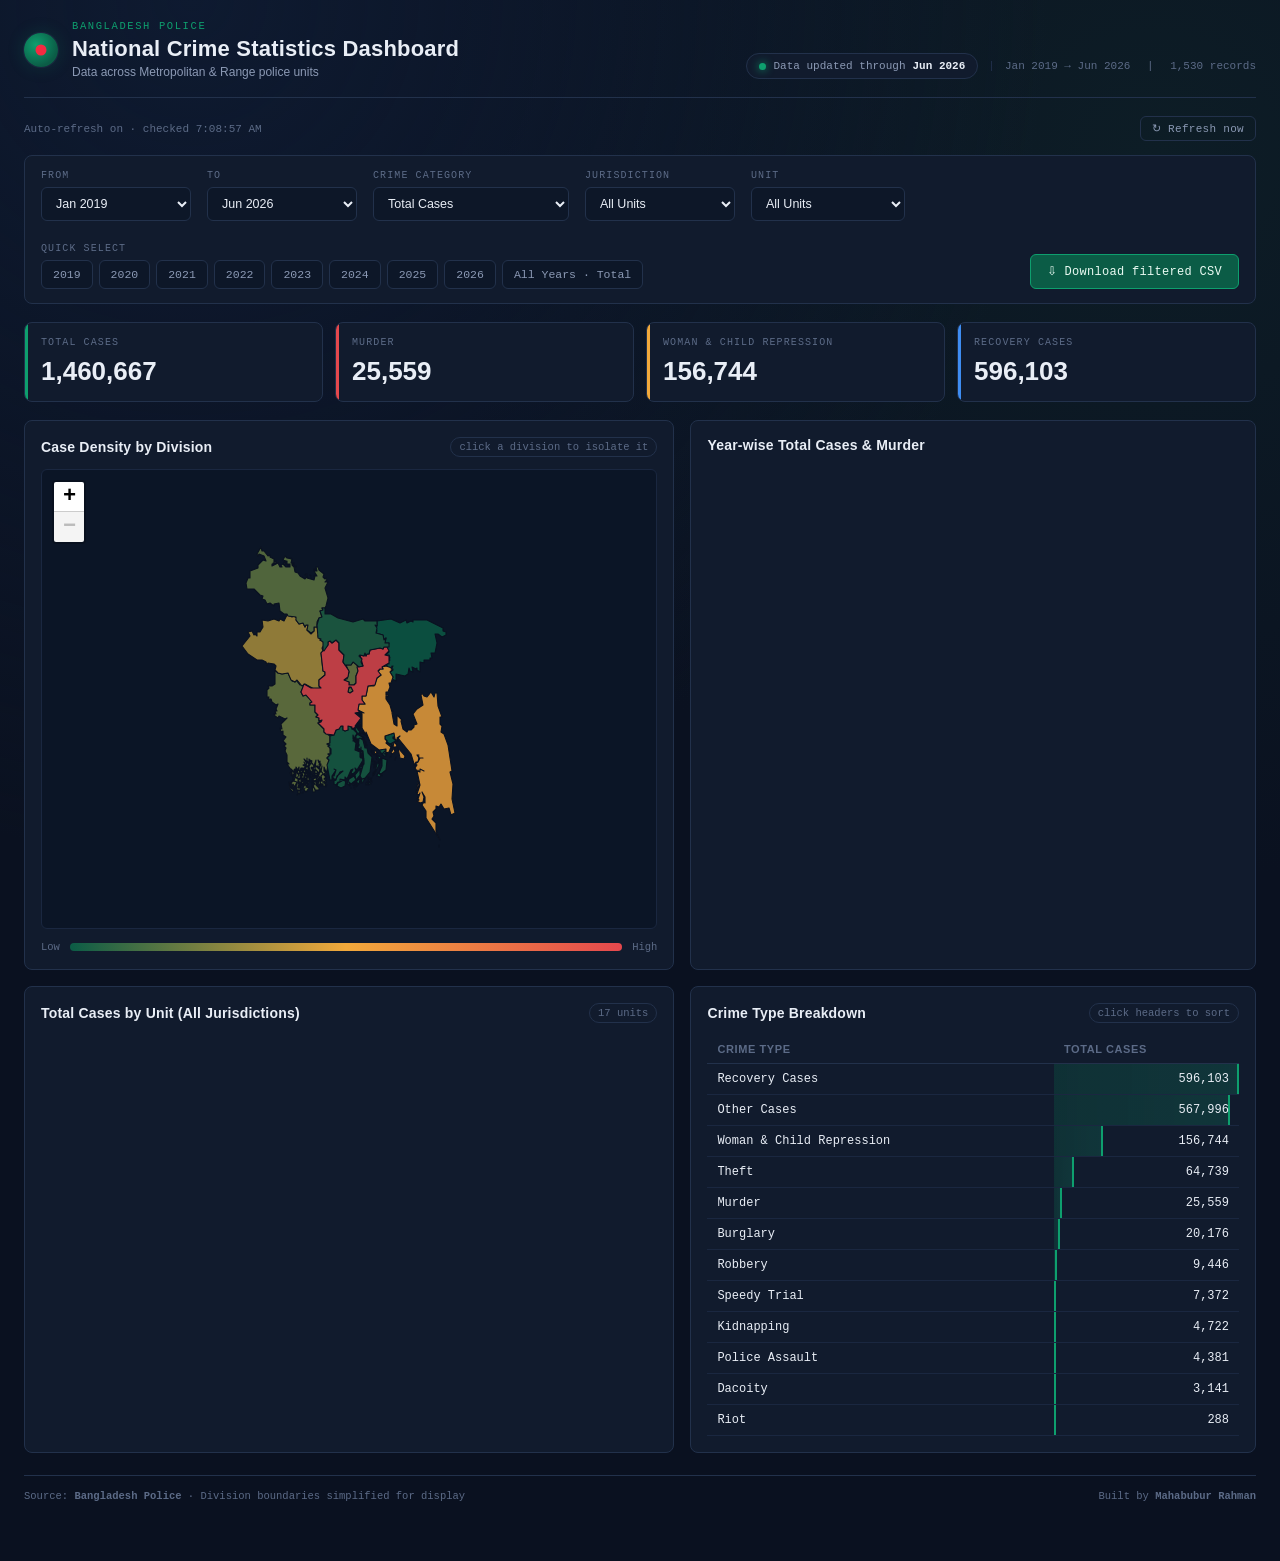
==== commit 1d4f853a: "Update dashboard link and toast message text" ====
--- a/index.html
+++ b/index.html
@@ -37,7 +37,7 @@
       over HTTP — opening the HTML file directly (<code>file://…</code>) blocks that for security reasons in most browsers.
       From a terminal, in the folder containing both files, run:
       <pre>python3 -m http.server 8000</pre>
-      then open <code>http://localhost:8000/bangladesh_crime_dashboard.html</code>. The page will keep checking
+      then open <code>http://localhost:8000/index.html</code>. The page will keep checking
       <code>crime_data.csv</code> every few seconds and refresh automatically whenever you save changes to it.
     </div>
   </div>
@@ -775,7 +775,7 @@
 
     if(text === lastRawCsv){
       syncStatus.textContent = "Auto-refresh on \u00b7 checked " + new Date().toLocaleTimeString();
-      if(manual) showToast("No changes in crime_data.csv");
+      if(manual) showToast("No Update data");
       return;
     }
     const changed = lastRawCsv !== null;
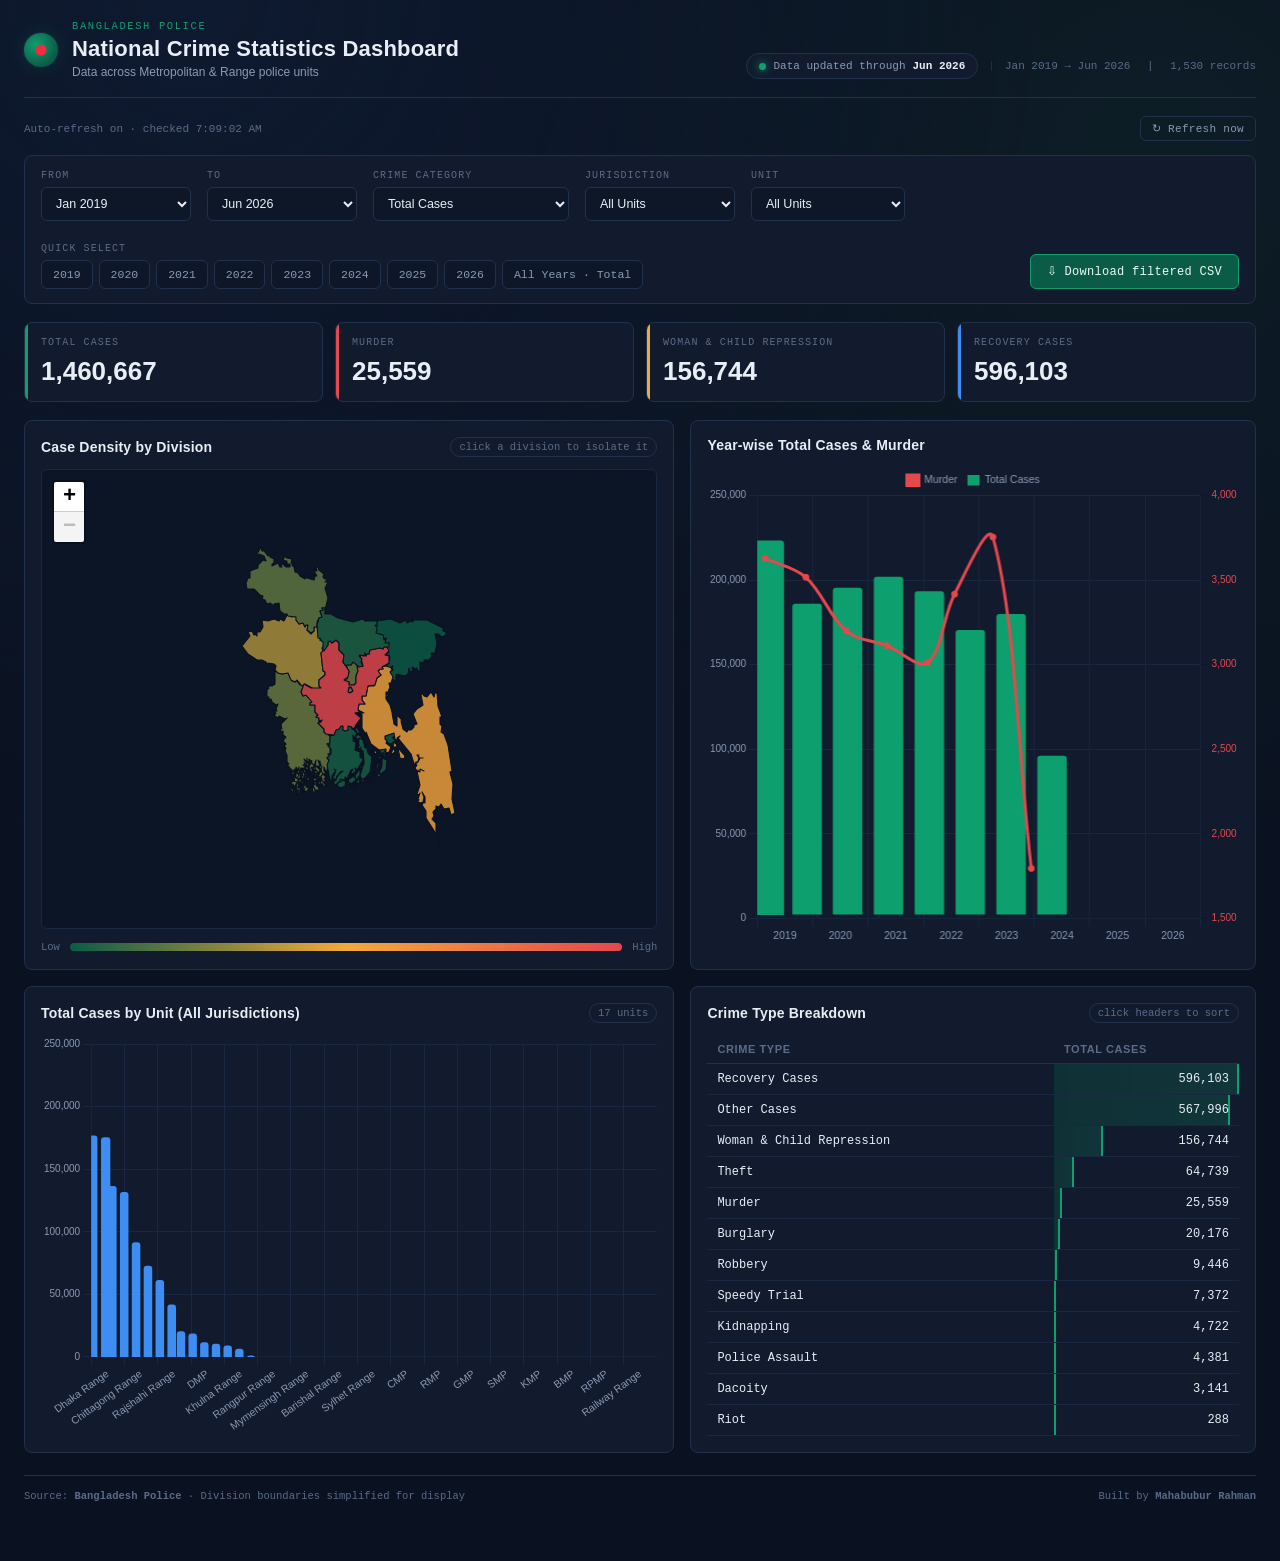
==== commit 1b4690d9: "update text" ====
--- a/index.html
+++ b/index.html
@@ -87,7 +87,7 @@
     <div class="kpi" style="--kpi-color:#3E8DF2"><div class="lbl">Recovery Cases</div><div class="val" id="kpiRecovery">0</div></div>
   </div>
   <div class="kpis-hint" id="kpisHint" style="display:none;">
-    Summary KPIs are shown for <b>Total Cases</b>. Switch the Crime Category back to Total Cases to see them again.
+    Summary are shown for <b>Total Cases</b>. Switch the Crime Category back to Total Cases to see them again.
   </div>
 
   <div class="grid">
